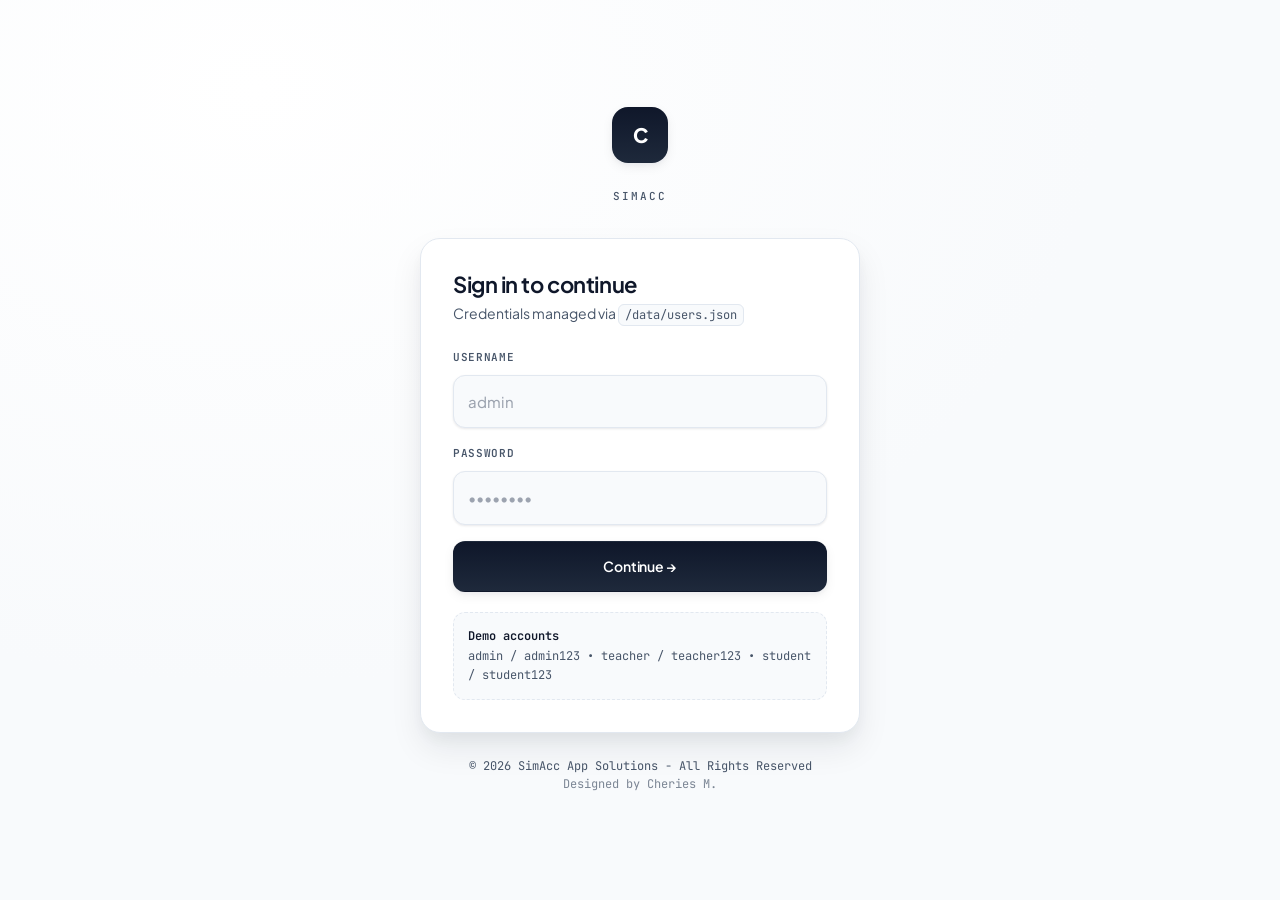
==== test.html @ 1e6d4398 "add 'test.html'" ====
<!DOCTYPE html>
<html lang="en">
<head><style>
@font-face {
  font-family: "Optimistic";
  font-style: normal;
  font-weight: 400 600;
  font-display: swap;
  src: url("/fonts/OptimisticAI_VF_Optimized.woff2") format("woff2");
}
@font-face {
  font-family: "Optimistic Mono";
  font-style: normal;
  font-weight: 400;
  font-display: swap;
  src: url("/fonts/OptimisticMono_W_TextRegular.woff2") format("woff2");
}
:where(html) {
  font-family: "Optimistic", system-ui, sans-serif;
}
:where(code, pre, kbd, samp) {
  font-family: "Optimistic Mono", ui-monospace, monospace;
}
</style><style data-metaai-safe-area>:root { scroll-padding-top: var(--safe-area-scroll-padding-top, 0px); }
[data-safe-area-inset-root]::before {
  background: inherit;
  content: "";
  height: var(--safe-area-inset-top, 0px);
  inset: 0 0 auto;
  pointer-events: none;
  position: fixed;
  z-index: 2147483647;
}
</style><script data-metaai-safe-area-runtime>// (c) Meta Platforms, Inc. and affiliates. Confidential and proprietary.
(() => {
  const params = new URLSearchParams(window.location.search);
  const rawInset = params.get('top_inset_px');
  const parsedInset = rawInset !== null && /^\d+$/.test(rawInset)
    ? Number(rawInset)
    : 0;
  const topInset = params.get('has_top_banner') === '1'
    ? Math.min(parsedInset, 256)
    : 0;
  document.documentElement.style.setProperty('--safe-area-inset-top', `${topInset}px`);
  document.documentElement.style.setProperty('--safe-area-scroll-padding-top', `${topInset}px`);
  function observeNavigation() {
    const root = document.getElementById('root');
    if (root === null) return;
    const observed = new Set();
    let scheduled = false;
    function syncScrollPadding() {
      const elements = new Set(root.querySelectorAll('[data-safe-area-sticky-top]'));
      for (const element of observed) {
        if (!elements.has(element)) {
          resizeObserver.unobserve(element);
          observed.delete(element);
        }
      }
      for (const element of elements) {
        if (!observed.has(element)) {
          resizeObserver.observe(element);
          observed.add(element);
        }
      }
      let padding = topInset;
      for (const element of elements) {
        const style = window.getComputedStyle(element);
        if (style.position !== 'sticky' && style.position !== 'fixed') continue;
        const top = Number.parseFloat(style.top);
        if (Number.isFinite(top)) {
          padding = Math.max(padding, top + element.getBoundingClientRect().height);
        }
      }
      document.documentElement.style.setProperty(
        '--safe-area-scroll-padding-top', `${Math.ceil(padding)}px`,
      );
    }
    function scheduleUpdate() {
      if (scheduled) return;
      scheduled = true;
      queueMicrotask(() => {
        scheduled = false;
        syncScrollPadding();
      });
    }
    const resizeObserver = new ResizeObserver(scheduleUpdate);
    const mutationObserver = new MutationObserver(scheduleUpdate);
    mutationObserver.observe(root, {
      attributeFilter: ['class', 'data-safe-area-sticky-top', 'hidden', 'style'],
      attributes: true,
      childList: true,
      subtree: true,
    });
    window.addEventListener('resize', scheduleUpdate);
    scheduleUpdate();
  }
  if (document.readyState === 'loading') {
    document.addEventListener('DOMContentLoaded', observeNavigation, {once: true});
  } else {
    observeNavigation();
  }
})();
</script><script data-metaai-records-guard>// (c) Meta Platforms, Inc. and affiliates. Confidential and proprietary.
// When the records API rejects a write because the app is at its record
// limit, this page answers the next writes itself with the same rejection.
// The answers come after a delay, under an exponential backoff, and one probe
// write goes to the network per backoff window. A new record that the API
// accepts, or a delete that removes a record, ends the backoff. The backoff
// also ends when a write comes 60 s or more after the last window, and no probe
// from the last 60 s is in flight. The state is in memory only.
//
// The compiled-HTML contract checks (`stateful_crud_contract.rs` and
// `stateful_hosted_release.rs`) read this file as part of the app. So it must
// not contain a quoted records action, a browser storage API, the JSON request
// header or encoder, a quoted POST method, a collection argument, or a name
// bound to a quoted word. It must also not call a network function with a
// quoted URL.
(() => {
  const nativeFetch = window.fetch;
  if (typeof nativeFetch !== 'function') return;
  const NativeRequest = window.Request;
  const NativeResponse = window.Response;
  const NativeURL = window.URL;
  const NativePromise = window.Promise;
  const parseJson = JSON.parse;
  const reflectApply = Reflect.apply;
  const startTimer = window.setTimeout.bind(window);
  const stopTimer = window.clearTimeout.bind(window);
  const monotonicNow = window.performance.now.bind(window.performance);
  const CAPACITY_STATUS = 409;
  const CAPACITY_BODY = '{"error":"artifact record limit reached"}';
  const FIRST_WINDOW_MS = 1000;
  const MAX_WINDOW_MS = 60000;
  const LOCAL_ANSWER_DELAY_MS = 500;
  const MAX_TRACKED_RECORDS = 2048;
  const actionName = operation => ['records', operation].join('.');
  const CREATE = actionName('create');
  const PUT = actionName('put');
  const GET = actionName('get');
  const LIST = actionName('list');
  const DELETE = actionName('delete');
  const OBSERVED_ACTIONS = [CREATE, PUT, GET, LIST, DELETE];
  const POST_METHOD = ['PO', 'ST'].join('');
  const LOCAL_HEADERS = [
    [['content', 'type'].join('-'), ['application', 'json'].join('/') + '; charset=utf-8'],
    ['cache-control', 'no-store'],
    ['x-metaai-records-guard', 'capacity'],
  ];
  // `epoch` changes when a window opens or closes. A rejected or accepted write
  // that was sent in an earlier epoch does not change the window, so the writes
  // that were in flight when the limit was reached count as one rejection.
  let streak = 0;
  let windowEndsAt = 0;
  let epoch = 0;
  let activeProbe = null;
  const knownIds = new Set();
  const knownKeys = new Map();
  function recordKey(collection, value) {
    return `${collection}\n${value}`;
  }
  function rememberId(collection, id) {
    if (typeof id !== 'string') return;
    const key = recordKey(collection, id);
    knownIds.delete(key);
    knownIds.add(key);
    if (knownIds.size > MAX_TRACKED_RECORDS) knownIds.delete(knownIds.values().next().value);
  }
  // `savedId` is null when the outcome of the write is unknown. Then the key
  // keeps the id that an earlier answer saved.
  function rememberIdempotencyKey(collection, idempotencyKey, savedId) {
    if (typeof idempotencyKey !== 'string') return;
    const key = recordKey(collection, idempotencyKey);
    const id = savedId ?? knownKeys.get(key) ?? null;
    knownKeys.delete(key);
    knownKeys.set(key, id);
    if (knownKeys.size > MAX_TRACKED_RECORDS) knownKeys.delete(knownKeys.keys().next().value);
  }
  function forgetRecord(savedId) {
    knownIds.delete(savedId);
    for (const [idempotencyKey, keySavedId] of knownKeys) {
      if (keySavedId === savedId) knownKeys.delete(idempotencyKey);
    }
  }
  function forgetId(collection, id) {
    if (typeof id === 'string') forgetRecord(recordKey(collection, id));
  }
  function targetsActions(input, init) {
    const isRequest = input instanceof NativeRequest;
    const method = init?.method ?? (isRequest ? input.method : 'GET');
    if (String(method).toUpperCase() !== POST_METHOD) return false;
    const base = window.location.href;
    const url = isRequest ? input.url : String(input);
    return new NativeURL(url, base).href === new NativeURL('actions', base).href;
  }
  // Returns the body text, a promise of it for a Request body, or null when
  // the body cannot be JSON text.
  function requestBody(input, init) {
    const body = init?.body;
    if (body !== undefined && body !== null) return typeof body === 'string' ? body : null;
    return input instanceof NativeRequest ? input.clone().text() : null;
  }
  function requestSignal(input, init) {
    if (init !== undefined && init !== null && init.signal !== undefined) return init.signal;
    return input instanceof NativeRequest ? input.signal : null;
  }
  function parseAction(text) {
    let payload;
    try {
      payload = parseJson(text);
    } catch {
      return null;
    }
    if (payload === null || typeof payload !== 'object' || Array.isArray(payload)) return null;
    const name = payload.action;
    if (!OBSERVED_ACTIONS.includes(name)) return null;
    const args = payload.args ?? {};
    if (typeof args !== 'object' || Array.isArray(args)) return null;
    const collection = args.collection ?? 'items';
    if (typeof collection !== 'string') return null;
    return {name, args, collection};
  }
  function isWrite(action) {
    return action.name === CREATE || action.name === PUT;
  }
  // The records API accepts these writes at the limit when their record
  // exists: a create that replays a known idempotency key, and a put to a known
  // record. A key or id is known when this page saw its record saved, or sent
  // it in a write whose outcome is unknown.
  function mayStillSucceed(action) {
    if (action.name === CREATE) {
      const idempotencyKey = action.args.idempotency_key;
      return typeof idempotencyKey === 'string'
        && knownKeys.has(recordKey(action.collection, idempotencyKey));
    }
    const id = action.args.id;
    return typeof id === 'string' && knownIds.has(recordKey(action.collection, id));
  }
  function rememberUnknownOutcome(action) {
    if (action.name === CREATE) {
      rememberIdempotencyKey(action.collection, action.args.idempotency_key, null);
    } else {
      rememberId(action.collection, action.args.id);
    }
  }
  // The API rejects a known key or id for capacity only when its record does
  // not exist.
  function revokeExemption(action) {
    if (action.name === PUT) {
      forgetId(action.collection, action.args.id);
      return;
    }
    const key = recordKey(action.collection, action.args.idempotency_key);
    const savedId = knownKeys.get(key);
    knownKeys.delete(key);
    if (typeof savedId === 'string') forgetRecord(savedId);
  }
  // A probe that never settles stops holding writes back after the longest
  // window.
  function windowIsOpen(time) {
    if (time < windowEndsAt) return true;
    return activeProbe !== null && time - activeProbe.startedAt < MAX_WINDOW_MS;
  }
  function openWindow(sentEpoch) {
    if (sentEpoch !== epoch) return;
    streak += 1;
    windowEndsAt = monotonicNow() + Math.min(MAX_WINDOW_MS, FIRST_WINDOW_MS * 2 ** (streak - 1));
    epoch += 1;
  }
  function closeWindow() {
    if (streak === 0) return;
    streak = 0;
    windowEndsAt = 0;
    activeProbe = null;
    epoch += 1;
  }
  // The delay keeps an awaited retry loop from running on every microtask.
  function answerLocally(signal) {
    return new NativePromise((resolve, reject) => {
      if (signal?.aborted) {
        reject(signal.reason);
        return;
      }
      let timer = 0;
      const abort = () => {
        stopTimer(timer);
        reject(signal.reason);
      };
      timer = startTimer(() => {
        signal?.removeEventListener('abort', abort);
        resolve(new NativeResponse(CAPACITY_BODY, {status: CAPACITY_STATUS, headers: LOCAL_HEADERS}));
      }, LOCAL_ANSWER_DELAY_MS);
      signal?.addEventListener('abort', abort, {once: true});
    });
  }
  function responseData(text) {
    try {
      const payload = parseJson(text);
      return payload !== null && typeof payload === 'object' ? payload.data : undefined;
    } catch {
      return undefined;
    }
  }
  function track(action, data) {
    const collection = action.collection;
    switch (action.name) {
      case LIST:
        if (Array.isArray(data?.records)) {
          for (const record of data.records) rememberId(collection, record?.id);
        }
        return;
      case DELETE:
        if (data === true) {
          forgetId(collection, action.args.id);
          closeWindow();
        }
        return;
      case CREATE:
        if (typeof data?.id === 'string') {
          rememberIdempotencyKey(collection, action.args.idempotency_key, recordKey(collection, data.id));
        }
        rememberId(collection, data?.id);
        return;
      default:
        rememberId(collection, data?.id);
    }
  }
  async function observe(action, response, sent) {
    try {
      const status = response.status;
      const succeeded = status >= 200 && status < 300;
      // A write that the API accepts only below the limit proves free space.
      if (succeeded && isWrite(action) && !sent.mayStillSucceed && sent.epoch === epoch) {
        closeWindow();
      }
      const capacityCandidate = status === CAPACITY_STATUS && isWrite(action);
      if (!succeeded && !capacityCandidate) return;
      const text = await response.clone().text();
      if (succeeded) {
        track(action, responseData(text));
      } else if (text === CAPACITY_BODY) {
        if (sent.mayStillSucceed) revokeExemption(action);
        openWindow(sent.epoch);
      }
    } finally {
      if (sent.probe !== null && activeProbe === sent.probe) activeProbe = null;
    }
  }
  function handle(action, send, signal) {
    if (action === null) return send();
    const sent = {epoch, mayStillSucceed: false, probe: null};
    if (isWrite(action)) {
      sent.mayStillSucceed = mayStillSucceed(action);
      if (streak > 0 && !sent.mayStillSucceed) {
        const time = monotonicNow();
        if (windowIsOpen(time)) return answerLocally(signal);
        if (time - windowEndsAt < MAX_WINDOW_MS) {
          activeProbe = {startedAt: time};
          sent.probe = activeProbe;
        } else {
          // Another client or the agent can free space where this page cannot
          // see it. So after a quiet period the write goes out as a normal write.
          closeWindow();
          sent.epoch = epoch;
        }
      }
    }
    return send().then(
      response => observe(action, response, sent).then(() => response, () => response),
      error => {
        if (sent.probe !== null && activeProbe === sent.probe) activeProbe = null;
        // A write that fails or is aborted after it is sent can still save its
        // record.
        if (isWrite(action)) rememberUnknownOutcome(action);
        throw error;
      },
    );
  }
  function guardedFetch(input, init) {
    const self = this;
    const args = arguments;
    const send = () => reflectApply(nativeFetch, self, args);
    let body;
    let signal;
    try {
      if (!targetsActions(input, init)) return send();
      body = requestBody(input, init);
      signal = requestSignal(input, init);
    } catch {
      return send();
    }
    if (body === null) return send();
    if (typeof body === 'string') return handle(parseAction(body), send, signal);
    return body.then(text => handle(parseAction(text), send, signal), () => send());
  }
  try {
    window.fetch = guardedFetch;
  } catch {
    // A page that made the network function read-only keeps its own function.
  }
})();
</script>
  <meta charset="UTF-8">
  <meta name="viewport" content="width=device-width, initial-scale=1">
  <title>React Artifact</title>
  <style>*, ::before, ::after {
  --tw-border-spacing-x: 0;
  --tw-border-spacing-y: 0;
  --tw-translate-x: 0;
  --tw-translate-y: 0;
  --tw-rotate: 0;
  --tw-skew-x: 0;
  --tw-skew-y: 0;
  --tw-scale-x: 1;
  --tw-scale-y: 1;
  --tw-pan-x:  ;
  --tw-pan-y:  ;
  --tw-pinch-zoom:  ;
  --tw-scroll-snap-strictness: proximity;
  --tw-gradient-from-position:  ;
  --tw-gradient-via-position:  ;
  --tw-gradient-to-position:  ;
  --tw-ordinal:  ;
  --tw-slashed-zero:  ;
  --tw-numeric-figure:  ;
  --tw-numeric-spacing:  ;
  --tw-numeric-fraction:  ;
  --tw-ring-inset:  ;
  --tw-ring-offset-width: 0px;
  --tw-ring-offset-color: #fff;
  --tw-ring-color: rgb(59 130 246 / 0.5);
  --tw-ring-offset-shadow: 0 0 #0000;
  --tw-ring-shadow: 0 0 #0000;
  --tw-shadow: 0 0 #0000;
  --tw-shadow-colored: 0 0 #0000;
  --tw-blur:  ;
  --tw-brightness:  ;
  --tw-contrast:  ;
  --tw-grayscale:  ;
  --tw-hue-rotate:  ;
  --tw-invert:  ;
  --tw-saturate:  ;
  --tw-sepia:  ;
  --tw-drop-shadow:  ;
  --tw-backdrop-blur:  ;
  --tw-backdrop-brightness:  ;
  --tw-backdrop-contrast:  ;
  --tw-backdrop-grayscale:  ;
  --tw-backdrop-hue-rotate:  ;
  --tw-backdrop-invert:  ;
  --tw-backdrop-opacity:  ;
  --tw-backdrop-saturate:  ;
  --tw-backdrop-sepia:  ;
  --tw-contain-size:  ;
  --tw-contain-layout:  ;
  --tw-contain-paint:  ;
  --tw-contain-style:  ;
}
::backdrop {
  --tw-border-spacing-x: 0;
  --tw-border-spacing-y: 0;
  --tw-translate-x: 0;
  --tw-translate-y: 0;
  --tw-rotate: 0;
  --tw-skew-x: 0;
  --tw-skew-y: 0;
  --tw-scale-x: 1;
  --tw-scale-y: 1;
  --tw-pan-x:  ;
  --tw-pan-y:  ;
  --tw-pinch-zoom:  ;
  --tw-scroll-snap-strictness: proximity;
  --tw-gradient-from-position:  ;
  --tw-gradient-via-position:  ;
  --tw-gradient-to-position:  ;
  --tw-ordinal:  ;
  --tw-slashed-zero:  ;
  --tw-numeric-figure:  ;
  --tw-numeric-spacing:  ;
  --tw-numeric-fraction:  ;
  --tw-ring-inset:  ;
  --tw-ring-offset-width: 0px;
  --tw-ring-offset-color: #fff;
  --tw-ring-color: rgb(59 130 246 / 0.5);
  --tw-ring-offset-shadow: 0 0 #0000;
  --tw-ring-shadow: 0 0 #0000;
  --tw-shadow: 0 0 #0000;
  --tw-shadow-colored: 0 0 #0000;
  --tw-blur:  ;
  --tw-brightness:  ;
  --tw-contrast:  ;
  --tw-grayscale:  ;
  --tw-hue-rotate:  ;
  --tw-invert:  ;
  --tw-saturate:  ;
  --tw-sepia:  ;
  --tw-drop-shadow:  ;
  --tw-backdrop-blur:  ;
  --tw-backdrop-brightness:  ;
  --tw-backdrop-contrast:  ;
  --tw-backdrop-grayscale:  ;
  --tw-backdrop-hue-rotate:  ;
  --tw-backdrop-invert:  ;
  --tw-backdrop-opacity:  ;
  --tw-backdrop-saturate:  ;
  --tw-backdrop-sepia:  ;
  --tw-contain-size:  ;
  --tw-contain-layout:  ;
  --tw-contain-paint:  ;
  --tw-contain-style:  ;
}
/*
! tailwindcss v3.4.18 | MIT License | https://tailwindcss.com
*/
/*
1. Prevent padding and border from affecting element width. (https://github.com/mozdevs/cssremedy/issues/4)
2. Allow adding a border to an element by just adding a border-width. (https://github.com/tailwindcss/tailwindcss/pull/116)
*/
*,
::before,
::after {
  box-sizing: border-box;
  /* 1 */
  border-width: 0;
  /* 2 */
  border-style: solid;
  /* 2 */
  border-color: #e5e7eb;
  /* 2 */
}
::before,
::after {
  --tw-content: '';
}
/*
1. Use a consistent sensible line-height in all browsers.
2. Prevent adjustments of font size after orientation changes in iOS.
3. Use a more readable tab size.
4. Use the user's configured `sans` font-family by default.
5. Use the user's configured `sans` font-feature-settings by default.
6. Use the user's configured `sans` font-variation-settings by default.
7. Disable tap highlights on iOS
*/
html,
:host {
  line-height: 1.5;
  /* 1 */
  -webkit-text-size-adjust: 100%;
  /* 2 */
  -moz-tab-size: 4;
  /* 3 */
  -o-tab-size: 4;
     tab-size: 4;
  /* 3 */
  font-family: ui-sans-serif, system-ui, sans-serif, "Apple Color Emoji", "Segoe UI Emoji", "Segoe UI Symbol", "Noto Color Emoji";
  /* 4 */
  font-feature-settings: normal;
  /* 5 */
  font-variation-settings: normal;
  /* 6 */
  -webkit-tap-highlight-color: transparent;
  /* 7 */
}
/*
1. Remove the margin in all browsers.
2. Inherit line-height from `html` so users can set them as a class directly on the `html` element.
*/
body {
  margin: 0;
  /* 1 */
  line-height: inherit;
  /* 2 */
}
/*
1. Add the correct height in Firefox.
2. Correct the inheritance of border color in Firefox. (https://bugzilla.mozilla.org/show_bug.cgi?id=190655)
3. Ensure horizontal rules are visible by default.
*/
hr {
  height: 0;
  /* 1 */
  color: inherit;
  /* 2 */
  border-top-width: 1px;
  /* 3 */
}
/*
Add the correct text decoration in Chrome, Edge, and Safari.
*/
abbr:where([title]) {
  -webkit-text-decoration: underline dotted;
          text-decoration: underline dotted;
}
/*
Remove the default font size and weight for headings.
*/
h1,
h2,
h3,
h4,
h5,
h6 {
  font-size: inherit;
  font-weight: inherit;
}
/*
Reset links to optimize for opt-in styling instead of opt-out.
*/
a {
  color: inherit;
  text-decoration: inherit;
}
/*
Add the correct font weight in Edge and Safari.
*/
b,
strong {
  font-weight: bolder;
}
/*
1. Use the user's configured `mono` font-family by default.
2. Use the user's configured `mono` font-feature-settings by default.
3. Use the user's configured `mono` font-variation-settings by default.
4. Correct the odd `em` font sizing in all browsers.
*/
code,
kbd,
samp,
pre {
  font-family: ui-monospace, SFMono-Regular, Menlo, Monaco, Consolas, "Liberation Mono", "Courier New", monospace;
  /* 1 */
  font-feature-settings: normal;
  /* 2 */
  font-variation-settings: normal;
  /* 3 */
  font-size: 1em;
  /* 4 */
}
/*
Add the correct font size in all browsers.
*/
small {
  font-size: 80%;
}
/*
Prevent `sub` and `sup` elements from affecting the line height in all browsers.
*/
sub,
sup {
  font-size: 75%;
  line-height: 0;
  position: relative;
  vertical-align: baseline;
}
sub {
  bottom: -0.25em;
}
sup {
  top: -0.5em;
}
/*
1. Remove text indentation from table contents in Chrome and Safari. (https://bugs.chromium.org/p/chromium/issues/detail?id=999088, https://bugs.webkit.org/show_bug.cgi?id=201297)
2. Correct table border color inheritance in all Chrome and Safari. (https://bugs.chromium.org/p/chromium/issues/detail?id=935729, https://bugs.webkit.org/show_bug.cgi?id=195016)
3. Remove gaps between table borders by default.
*/
table {
  text-indent: 0;
  /* 1 */
  border-color: inherit;
  /* 2 */
  border-collapse: collapse;
  /* 3 */
}
/*
1. Change the font styles in all browsers.
2. Remove the margin in Firefox and Safari.
3. Remove default padding in all browsers.
*/
button,
input,
optgroup,
select,
textarea {
  font-family: inherit;
  /* 1 */
  font-feature-settings: inherit;
  /* 1 */
  font-variation-settings: inherit;
  /* 1 */
  font-size: 100%;
  /* 1 */
  font-weight: inherit;
  /* 1 */
  line-height: inherit;
  /* 1 */
  letter-spacing: inherit;
  /* 1 */
  color: inherit;
  /* 1 */
  margin: 0;
  /* 2 */
  padding: 0;
  /* 3 */
}
/*
Remove the inheritance of text transform in Edge and Firefox.
*/
button,
select {
  text-transform: none;
}
/*
1. Correct the inability to style clickable types in iOS and Safari.
2. Remove default button styles.
*/
button,
input:where([type='button']),
input:where([type='reset']),
input:where([type='submit']) {
  -webkit-appearance: button;
  /* 1 */
  background-color: transparent;
  /* 2 */
  background-image: none;
  /* 2 */
}
/*
Use the modern Firefox focus style for all focusable elements.
*/
:-moz-focusring {
  outline: auto;
}
/*
Remove the additional `:invalid` styles in Firefox. (https://github.com/mozilla/gecko-dev/blob/2f9eacd9d3d995c937b4251a5557d95d494c9be1/layout/style/res/forms.css#L728-L737)
*/
:-moz-ui-invalid {
  box-shadow: none;
}
/*
Add the correct vertical alignment in Chrome and Firefox.
*/
progress {
  vertical-align: baseline;
}
/*
Correct the cursor style of increment and decrement buttons in Safari.
*/
::-webkit-inner-spin-button,
::-webkit-outer-spin-button {
  height: auto;
}
/*
1. Correct the odd appearance in Chrome and Safari.
2. Correct the outline style in Safari.
*/
[type='search'] {
  -webkit-appearance: textfield;
  /* 1 */
  outline-offset: -2px;
  /* 2 */
}
/*
Remove the inner padding in Chrome and Safari on macOS.
*/
::-webkit-search-decoration {
  -webkit-appearance: none;
}
/*
1. Correct the inability to style clickable types in iOS and Safari.
2. Change font properties to `inherit` in Safari.
*/
::-webkit-file-upload-button {
  -webkit-appearance: button;
  /* 1 */
  font: inherit;
  /* 2 */
}
/*
Add the correct display in Chrome and Safari.
*/
summary {
  display: list-item;
}
/*
Removes the default spacing and border for appropriate elements.
*/
blockquote,
dl,
dd,
h1,
h2,
h3,
h4,
h5,
h6,
hr,
figure,
p,
pre {
  margin: 0;
}
fieldset {
  margin: 0;
  padding: 0;
}
legend {
  padding: 0;
}
ol,
ul,
menu {
  list-style: none;
  margin: 0;
  padding: 0;
}
/*
Reset default styling for dialogs.
*/
dialog {
  padding: 0;
}
/*
Prevent resizing textareas horizontally by default.
*/
textarea {
  resize: vertical;
}
/*
1. Reset the default placeholder opacity in Firefox. (https://github.com/tailwindlabs/tailwindcss/issues/3300)
2. Set the default placeholder color to the user's configured gray 400 color.
*/
input::-moz-placeholder, textarea::-moz-placeholder {
  opacity: 1;
  /* 1 */
  color: #9ca3af;
  /* 2 */
}
input::placeholder,
textarea::placeholder {
  opacity: 1;
  /* 1 */
  color: #9ca3af;
  /* 2 */
}
/*
Set the default cursor for buttons.
*/
button,
[role="button"] {
  cursor: pointer;
}
/*
Make sure disabled buttons don't get the pointer cursor.
*/
:disabled {
  cursor: default;
}
/*
1. Make replaced elements `display: block` by default. (https://github.com/mozdevs/cssremedy/issues/14)
2. Add `vertical-align: middle` to align replaced elements more sensibly by default. (https://github.com/jensimmons/cssremedy/issues/14#issuecomment-634934210)
   This can trigger a poorly considered lint error in some tools but is included by design.
*/
img,
svg,
video,
canvas,
audio,
iframe,
embed,
object {
  display: block;
  /* 1 */
  vertical-align: middle;
  /* 2 */
}
/*
Constrain images and videos to the parent width and preserve their intrinsic aspect ratio. (https://github.com/mozdevs/cssremedy/issues/14)
*/
img,
video {
  max-width: 100%;
  height: auto;
}
/* Make elements with the HTML hidden attribute stay hidden by default */
[hidden]:where(:not([hidden="until-found"])) {
  display: none;
}
.visible {
  visibility: visible;
}
.static {
  position: static;
}
.fixed {
  position: fixed;
}
.absolute {
  position: absolute;
}
.relative {
  position: relative;
}
.sticky {
  position: sticky;
}
.block {
  display: block;
}
.inline-block {
  display: inline-block;
}
.inline {
  display: inline;
}
.flex {
  display: flex;
}
.inline-flex {
  display: inline-flex;
}
.grid {
  display: grid;
}
.hidden {
  display: none;
}
.transform {
  transform: translate(var(--tw-translate-x), var(--tw-translate-y)) rotate(var(--tw-rotate)) skewX(var(--tw-skew-x)) skewY(var(--tw-skew-y)) scaleX(var(--tw-scale-x)) scaleY(var(--tw-scale-y));
}
.break-all {
  word-break: break-all;
}
.border {
  border-width: 1px;
}
.uppercase {
  text-transform: uppercase;
}
.capitalize {
  text-transform: capitalize;
}
.italic {
  font-style: italic;
}
.underline {
  text-decoration-line: underline;
}
.line-through {
  text-decoration-line: line-through;
}
.antialiased {
  -webkit-font-smoothing: antialiased;
  -moz-osx-font-smoothing: grayscale;
}
.outline {
  outline-style: solid;
}
.blur {
  --tw-blur: blur(8px);
  filter: var(--tw-blur) var(--tw-brightness) var(--tw-contrast) var(--tw-grayscale) var(--tw-hue-rotate) var(--tw-invert) var(--tw-saturate) var(--tw-sepia) var(--tw-drop-shadow);
}
.grayscale {
  --tw-grayscale: grayscale(100%);
  filter: var(--tw-blur) var(--tw-brightness) var(--tw-contrast) var(--tw-grayscale) var(--tw-hue-rotate) var(--tw-invert) var(--tw-saturate) var(--tw-sepia) var(--tw-drop-shadow);
}
.filter {
  filter: var(--tw-blur) var(--tw-brightness) var(--tw-contrast) var(--tw-grayscale) var(--tw-hue-rotate) var(--tw-invert) var(--tw-saturate) var(--tw-sepia) var(--tw-drop-shadow);
}
.transition {
  transition-property: color, background-color, border-color, text-decoration-color, fill, stroke, opacity, box-shadow, transform, filter, backdrop-filter;
  transition-timing-function: cubic-bezier(0.4, 0, 0.2, 1);
  transition-duration: 150ms;
}
html,
body,
#root {
  min-height: 100%;
}
body {
  margin: 0;
  font-family: ui-sans-serif, system-ui, -apple-system, BlinkMacSystemFont, "Segoe UI", sans-serif;
}
/*
 * Tailwind v4's Preflight no longer sets `cursor: pointer` on buttons, so
 * clickable controls fall back to the default arrow cursor. Restore the
 * pointer cursor on interactive elements so artifacts give a clear
 * "this is clickable" affordance on hover.
 */
button:not(:disabled),
[role="button"]:not([aria-disabled="true"]),
label[for],
select:not(:disabled),
summary {
  cursor: pointer;
}
</style>
</head>
<body>
  <div id="root"></div>

  <script type="module">var f1=Object.create;var{getPrototypeOf:c1,defineProperty:Ro,getOwnPropertyNames:d1}=Object;var p1=Object.prototype.hasOwnProperty;var ct=(n,e,t)=>{t=n!=null?f1(c1(n)):{};let r=e||!n||!n.__esModule?Ro(t,"default",{value:n,enumerable:!0}):t;for(let l of d1(n))if(!p1.call(r,l))Ro(r,l,{get:()=>n[l],enumerable:!0});return r};var Ql=(n,e)=>()=>(e||n((e={exports:{}}).exports,e),e.exports);var y1=(n,e)=>{for(var t in e)Ro(n,t,{get:e[t],enumerable:!0,configurable:!0,set:(r)=>e[t]=()=>r})};var v1=(n,e)=>()=>(n&&(e=n(n=0)),e);var Pr=Ql((R1)=>{var zr=Symbol.for("react.element"),h1=Symbol.for("react.portal"),g1=Symbol.for("react.fragment"),m1=Symbol.for("react.strict_mode"),s1=Symbol.for("react.profiler"),k1=Symbol.for("react.provider"),S1=Symbol.for("react.context"),_1=Symbol.for("react.forward_ref"),w1=Symbol.for("react.suspense"),N1=Symbol.for("react.memo"),E1=Symbol.for("react.lazy"),Lf=Symbol.iterator;function z1(n){if(n===null||typeof n!=="object")return null;return n=Lf&&n[Lf]||n["@@iterator"],typeof n==="function"?n:null}var Of={isMounted:function(){return!1},enqueueForceUpdate:function(){},enqueueReplaceState:function(){},enqueueSetState:function(){}},$f=Object.assign,Wf={};function $t(n,e,t){this.props=n,this.context=e,this.refs=Wf,this.updater=t||Of}$t.prototype.isReactComponent={};$t.prototype.setState=function(n,e){if(typeof n!=="object"&&typeof n!=="function"&&n!=null)throw Error("setState(...): takes an object of state variables to update or a function which returns an object of state variables.");this.updater.enqueueSetState(this,n,e,"setState")};$t.prototype.forceUpdate=function(n){this.updater.enqueueForceUpdate(this,n,"forceUpdate")};function Hf(){}Hf.prototype=$t.prototype;function Uo(n,e,t){this.props=n,this.context=e,this.refs=Wf,this.updater=t||Of}var Vo=Uo.prototype=new Hf;Vo.constructor=Uo;$f(Vo,$t.prototype);Vo.isPureReactComponent=!0;var Uf=Array.isArray,Bf=Object.prototype.hasOwnProperty,Oo={current:null},If={key:!0,ref:!0,__self:!0,__source:!0};function Yf(n,e,t){var r,l={},u=null,i=null;if(e!=null)for(r in e.ref!==void 0&&(i=e.ref),e.key!==void 0&&(u=""+e.key),e)Bf.call(e,r)&&!If.hasOwnProperty(r)&&(l[r]=e[r]);var c=arguments.length-2;if(c===1)l.children=t;else if(1<c){for(var p=Array(c),m=0;m<c;m++)p[m]=arguments[m+2];l.children=p}if(n&&n.defaultProps)for(r in c=n.defaultProps,c)l[r]===void 0&&(l[r]=c[r]);return{$$typeof:zr,type:n,key:u,ref:i,props:l,_owner:Oo.current}}function P1(n,e){return{$$typeof:zr,type:n.type,key:e,ref:n.ref,props:n.props,_owner:n._owner}}function $o(n){return typeof n==="object"&&n!==null&&n.$$typeof===zr}function C1(n){var e={"=":"=0",":":"=2"};return"$"+n.replace(/[=:]/g,function(t){return e[t]})}var Vf=/\/+/g;function Lo(n,e){return typeof n==="object"&&n!==null&&n.key!=null?C1(""+n.key):e.toString(36)}function Fl(n,e,t,r,l){var u=typeof n;if(u==="undefined"||u==="boolean")n=null;var i=!1;if(n===null)i=!0;else switch(u){case"string":case"number":i=!0;break;case"object":switch(n.$$typeof){case zr:case h1:i=!0}}if(i)return i=n,l=l(i),n=r===""?"."+Lo(i,0):r,Uf(l)?(t="",n!=null&&(t=n.replace(Vf,"$&/")+"/"),Fl(l,e,t,"",function(m){return m})):l!=null&&($o(l)&&(l=P1(l,t+(!l.key||i&&i.key===l.key?"":(""+l.key).replace(Vf,"$&/")+"/")+n)),e.push(l)),1;if(i=0,r=r===""?".":r+":",Uf(n))for(var c=0;c<n.length;c++){u=n[c];var p=r+Lo(u,c);i+=Fl(u,e,t,p,l)}else if(p=z1(n),typeof p==="function")for(n=p.call(n),c=0;!(u=n.next()).done;)u=u.value,p=r+Lo(u,c++),i+=Fl(u,e,t,p,l);else if(u==="object")throw e=String(n),Error("Objects are not valid as a React child (found: "+(e==="[object Object]"?"object with keys {"+Object.keys(n).join(", ")+"}":e)+"). If you meant to render a collection of children, use an array instead.");return i}function Gl(n,e,t){if(n==null)return n;var r=[],l=0;return Fl(n,r,"","",function(u){return e.call(t,u,l++)}),r}function T1(n){if(n._status===-1){var e=n._result;e=e(),e.then(function(t){if(n._status===0||n._status===-1)n._status=1,n._result=t},function(t){if(n._status===0||n._status===-1)n._status=2,n._result=t}),n._status===-1&&(n._status=0,n._result=e)}if(n._status===1)return n._result.default;throw n._result}var Cn={current:null},Ml={transition:null},D1={ReactCurrentDispatcher:Cn,ReactCurrentBatchConfig:Ml,ReactCurrentOwner:Oo};function Xf(){throw Error("act(...) is not supported in production builds of React.")}R1.Children={map:Gl,forEach:function(n,e,t){Gl(n,function(){e.apply(this,arguments)},t)},count:function(n){var e=0;return Gl(n,function(){e++}),e},toArray:function(n){return Gl(n,function(e){return e})||[]},only:function(n){if(!$o(n))throw Error("React.Children.only expected to receive a single React element child.");return n}};R1.Component=$t;R1.Fragment=g1;R1.Profiler=s1;R1.PureComponent=Uo;R1.StrictMode=m1;R1.Suspense=w1;R1.__SECRET_INTERNALS_DO_NOT_USE_OR_YOU_WILL_BE_FIRED=D1;R1.act=Xf;R1.cloneElement=function(n,e,t){if(n===null||n===void 0)throw Error("React.cloneElement(...): The argument must be a React element, but you passed "+n+".");var r=$f({},n.props),l=n.key,u=n.ref,i=n._owner;if(e!=null){if(e.ref!==void 0&&(u=e.ref,i=Oo.current),e.key!==void 0&&(l=""+e.key),n.type&&n.type.defaultProps)var c=n.type.defaultProps;for(p in e)Bf.call(e,p)&&!If.hasOwnProperty(p)&&(r[p]=e[p]===void 0&&c!==void 0?c[p]:e[p])}var p=arguments.length-2;if(p===1)r.children=t;else if(1<p){c=Array(p);for(var m=0;m<p;m++)c[m]=arguments[m+2];r.children=c}return{$$typeof:zr,type:n.type,key:l,ref:u,props:r,_owner:i}};R1.createContext=function(n){return n={$$typeof:S1,_currentValue:n,_currentValue2:n,_threadCount:0,Provider:null,Consumer:null,_defaultValue:null,_globalName:null},n.Provider={$$typeof:k1,_context:n},n.Consumer=n};R1.createElement=Yf;R1.createFactory=function(n){var e=Yf.bind(null,n);return e.type=n,e};R1.createRef=function(){return{current:null}};R1.forwardRef=function(n){return{$$typeof:_1,render:n}};R1.isValidElement=$o;R1.lazy=function(n){return{$$typeof:E1,_payload:{_status:-1,_result:n},_init:T1}};R1.memo=function(n,e){return{$$typeof:N1,type:n,compare:e===void 0?null:e}};R1.startTransition=function(n){var e=Ml.transition;Ml.transition={};try{n()}finally{Ml.transition=e}};R1.unstable_act=Xf;R1.useCallback=function(n,e){return Cn.current.useCallback(n,e)};R1.useContext=function(n){return Cn.current.useContext(n)};R1.useDebugValue=function(){};R1.useDeferredValue=function(n){return Cn.current.useDeferredValue(n)};R1.useEffect=function(n,e){return Cn.current.useEffect(n,e)};R1.useId=function(){return Cn.current.useId()};R1.useImperativeHandle=function(n,e,t){return Cn.current.useImperativeHandle(n,e,t)};R1.useInsertionEffect=function(n,e){return Cn.current.useInsertionEffect(n,e)};R1.useLayoutEffect=function(n,e){return Cn.current.useLayoutEffect(n,e)};R1.useMemo=function(n,e){return Cn.current.useMemo(n,e)};R1.useReducer=function(n,e,t){return Cn.current.useReducer(n,e,t)};R1.useRef=function(n){return Cn.current.useRef(n)};R1.useState=function(n){return Cn.current.useState(n)};R1.useSyncExternalStore=function(n,e,t){return Cn.current.useSyncExternalStore(n,e,t)};R1.useTransition=function(){return Cn.current.useTransition()};R1.version="18.3.1"});var Mf=Ql((vy)=>{function Ho(n,e){var t=n.length;n.push(e);n:for(;0<t;){var r=t-1>>>1,l=n[r];if(0<Al(l,e))n[r]=e,n[t]=l,t=r;else break n}}function ne(n){return n.length===0?null:n[0]}function jl(n){if(n.length===0)return null;var e=n[0],t=n.pop();if(t!==e){n[0]=t;n:for(var r=0,l=n.length,u=l>>>1;r<u;){var i=2*(r+1)-1,c=n[i],p=i+1,m=n[p];if(0>Al(c,t))p<l&&0>Al(m,c)?(n[r]=m,n[p]=t,r=p):(n[r]=c,n[i]=t,r=i);else if(p<l&&0>Al(m,t))n[r]=m,n[p]=t,r=p;else break n}}return e}function Al(n,e){var t=n.sortIndex-e.sortIndex;return t!==0?t:n.id-e.id}if(typeof performance==="object"&&typeof performance.now==="function")Bo=performance,vy.unstable_now=function(){return Bo.now()};else xl=Date,Io=xl.now(),vy.unstable_now=function(){return xl.now()-Io};var Bo,xl,Io,ve=[],Be=[],yy=1,Gn=null,wn=3,nu=!1,dt=!1,Tr=!1,Kf=typeof setTimeout==="function"?setTimeout:null,Jf=typeof clearTimeout==="function"?clearTimeout:null,Zf=typeof setImmediate<"u"?setImmediate:null;typeof navigator<"u"&&navigator.scheduling!==void 0&&navigator.scheduling.isInputPending!==void 0&&navigator.scheduling.isInputPending.bind(navigator.scheduling);function Yo(n){for(var e=ne(Be);e!==null;){if(e.callback===null)jl(Be);else if(e.startTime<=n)jl(Be),e.sortIndex=e.expirationTime,Ho(ve,e);else break;e=ne(Be)}}function Zo(n){if(Tr=!1,Yo(n),!dt)if(ne(ve)!==null)dt=!0,Jo(Ko);else{var e=ne(Be);e!==null&&Qo(Zo,e.startTime-n)}}function Ko(n,e){dt=!1,Tr&&(Tr=!1,Jf(Dr),Dr=-1),nu=!0;var t=wn;try{Yo(e);for(Gn=ne(ve);Gn!==null&&(!(Gn.expirationTime>e)||n&&!Ff());){var r=Gn.callback;if(typeof r==="function"){Gn.callback=null,wn=Gn.priorityLevel;var l=r(Gn.expirationTime<=e);e=vy.unstable_now(),typeof l==="function"?Gn.callback=l:Gn===ne(ve)&&jl(ve),Yo(e)}else jl(ve);Gn=ne(ve)}if(Gn!==null)var u=!0;else{var i=ne(Be);i!==null&&Qo(Zo,i.startTime-e),u=!1}return u}finally{Gn=null,wn=t,nu=!1}}var eu=!1,bl=null,Dr=-1,Qf=5,Gf=-1;function Ff(){return vy.unstable_now()-Gf<Qf?!1:!0}function Wo(){if(bl!==null){var n=vy.unstable_now();Gf=n;var e=!0;try{e=bl(!0,n)}finally{e?Cr():(eu=!1,bl=null)}}else eu=!1}var Cr;if(typeof Zf==="function")Cr=function(){Zf(Wo)};else if(typeof MessageChannel<"u")ql=new MessageChannel,Xo=ql.port2,ql.port1.onmessage=Wo,Cr=function(){Xo.postMessage(null)};else Cr=function(){Kf(Wo,0)};var ql,Xo;function Jo(n){bl=n,eu||(eu=!0,Cr())}function Qo(n,e){Dr=Kf(function(){n(vy.unstable_now())},e)}vy.unstable_IdlePriority=5;vy.unstable_ImmediatePriority=1;vy.unstable_LowPriority=4;vy.unstable_NormalPriority=3;vy.unstable_Profiling=null;vy.unstable_UserBlockingPriority=2;vy.unstable_cancelCallback=function(n){n.callback=null};vy.unstable_continueExecution=function(){dt||nu||(dt=!0,Jo(Ko))};vy.unstable_forceFrameRate=function(n){0>n||125<n?console.error("forceFrameRate takes a positive int between 0 and 125, forcing frame rates higher than 125 fps is not supported"):Qf=0<n?Math.floor(1000/n):5};vy.unstable_getCurrentPriorityLevel=function(){return wn};vy.unstable_getFirstCallbackNode=function(){return ne(ve)};vy.unstable_next=function(n){switch(wn){case 1:case 2:case 3:var e=3;break;default:e=wn}var t=wn;wn=e;try{return n()}finally{wn=t}};vy.unstable_pauseExecution=function(){};vy.unstable_requestPaint=function(){};vy.unstable_runWithPriority=function(n,e){switch(n){case 1:case 2:case 3:case 4:case 5:break;default:n=3}var t=wn;wn=n;try{return e()}finally{wn=t}};vy.unstable_scheduleCallback=function(n,e,t){var r=vy.unstable_now();switch(typeof t==="object"&&t!==null?(t=t.delay,t=typeof t==="number"&&0<t?r+t:r):t=r,n){case 1:var l=-1;break;case 2:l=250;break;case 5:l=1073741823;break;case 4:l=1e4;break;default:l=5000}return l=t+l,n={id:yy++,callback:e,priorityLevel:n,startTime:t,expirationTime:l,sortIndex:-1},t>r?(n.sortIndex=t,Ho(Be,n),ne(ve)===null&&n===ne(Be)&&(Tr?(Jf(Dr),Dr=-1):Tr=!0,Qo(Zo,t-r))):(n.sortIndex=l,Ho(ve,n),dt||nu||(dt=!0,Jo(Ko))),n};vy.unstable_shouldYield=Ff;vy.unstable_wrapCallback=function(n){var e=wn;return function(){var t=wn;wn=e;try{return n.apply(this,arguments)}finally{wn=t}}}});var ba={};y1(ba,{version:()=>a0,unstable_renderSubtreeIntoContainer:()=>i0,unstable_batchedUpdates:()=>o0,unmountComponentAtNode:()=>u0,render:()=>l0,hydrateRoot:()=>r0,hydrate:()=>t0,flushSync:()=>e0,findDOMNode:()=>n0,createRoot:()=>jp,createPortal:()=>qp,__SECRET_INTERNALS_DO_NOT_USE_OR_YOU_WILL_BE_FIRED:()=>bp});function C(n){for(var e="https://reactjs.org/docs/error-decoder.html?invariant="+n,t=1;t<arguments.length;t++)e+="&args[]="+encodeURIComponent(arguments[t]);return"Minified React error #"+n+"; visit "+e+" for the full message or use the non-minified dev environment for full errors and additional helpful warnings."}function zt(n,e){rr(n,e),rr(n+"Capture",e)}function rr(n,e){nl[n]=e;for(n=0;n<e.length;n++)nd.add(e[n])}function Oy(n){if(yi.call(xf,n))return!0;if(yi.call(Af,n))return!1;if(Vy.test(n))return xf[n]=!0;return Af[n]=!0,!1}function $y(n,e,t,r){if(t!==null&&t.type===0)return!1;switch(typeof e){case"function":case"symbol":return!0;case"boolean":if(r)return!1;if(t!==null)return!t.acceptsBooleans;return n=n.toLowerCase().slice(0,5),n!=="data-"&&n!=="aria-";default:return!1}}function Wy(n,e,t,r){if(e===null||typeof e>"u"||$y(n,e,t,r))return!0;if(r)return!1;if(t!==null)switch(t.type){case 3:return!e;case 4:return e===!1;case 5:return isNaN(e);case 6:return isNaN(e)||1>e}return!1}function Rn(n,e,t,r,l,u,i){this.acceptsBooleans=e===2||e===3||e===4,this.attributeName=r,this.attributeNamespace=l,this.mustUseProperty=t,this.propertyName=n,this.type=e,this.sanitizeURL=u,this.removeEmptyString=i}function aa(n){return n[1].toUpperCase()}function fa(n,e,t,r){var l=sn.hasOwnProperty(e)?sn[e]:null;if(l!==null?l.type!==0:r||!(2<e.length)||e[0]!=="o"&&e[0]!=="O"||e[1]!=="n"&&e[1]!=="N")Wy(e,t,l,r)&&(t=null),r||l===null?Oy(e)&&(t===null?n.removeAttribute(e):n.setAttribute(e,""+t)):l.mustUseProperty?n[l.propertyName]=t===null?l.type===3?!1:"":t:(e=l.attributeName,r=l.attributeNamespace,t===null?n.removeAttribute(e):(l=l.type,t=l===3||l===4&&t===!0?"":""+t,r?n.setAttributeNS(r,e,t):n.setAttribute(e,t)))}function Rr(n){if(n===null||typeof n!=="object")return null;return n=bf&&n[bf]||n["@@iterator"],typeof n==="function"?n:null}function Hr(n){if(Go===void 0)try{throw Error()}catch(t){var e=t.stack.trim().match(/\n( *(at )?)/);Go=e&&e[1]||""}return`
`+Go+n}function Mo(n,e){if(!n||Fo)return"";Fo=!0;var t=Error.prepareStackTrace;Error.prepareStackTrace=void 0;try{if(e)if(e=function(){throw Error()},Object.defineProperty(e.prototype,"props",{set:function(){throw Error()}}),typeof Reflect==="object"&&Reflect.construct){try{Reflect.construct(e,[])}catch(m){var r=m}Reflect.construct(n,[],e)}else{try{e.call()}catch(m){r=m}n.call(e.prototype)}else{try{throw Error()}catch(m){r=m}n()}}catch(m){if(m&&r&&typeof m.stack==="string"){for(var l=m.stack.split(`
`),u=r.stack.split(`
`),i=l.length-1,c=u.length-1;1<=i&&0<=c&&l[i]!==u[c];)c--;for(;1<=i&&0<=c;i--,c--)if(l[i]!==u[c]){if(i!==1||c!==1)do if(i--,c--,0>c||l[i]!==u[c]){var p=`
`+l[i].replace(" at new "," at ");return n.displayName&&p.includes("<anonymous>")&&(p=p.replace("<anonymous>",n.displayName)),p}while(1<=i&&0<=c);break}}}finally{Fo=!1,Error.prepareStackTrace=t}return(n=n?n.displayName||n.name:"")?Hr(n):""}function Hy(n){switch(n.tag){case 5:return Hr(n.type);case 16:return Hr("Lazy");case 13:return Hr("Suspense");case 19:return Hr("SuspenseList");case 0:case 2:case 15:return n=Mo(n.type,!1),n;case 11:return n=Mo(n.type.render,!1),n;case 1:return n=Mo(n.type,!0),n;default:return""}}function mi(n){if(n==null)return null;if(typeof n==="function")return n.displayName||n.name||null;if(typeof n==="string")return n;switch(n){case Yt:return"Fragment";case It:return"Portal";case vi:return"Profiler";case ca:return"StrictMode";case hi:return"Suspense";case gi:return"SuspenseList"}if(typeof n==="object")switch(n.$$typeof){case td:return(n.displayName||"Context")+".Consumer";case ed:return(n._context.displayName||"Context")+".Provider";case da:var e=n.render;return n=n.displayName,n||(n=e.displayName||e.name||"",n=n!==""?"ForwardRef("+n+")":"ForwardRef"),n;case pa:return e=n.displayName||null,e!==null?e:mi(n.type)||"Memo";case Ye:e=n._payload,n=n._init;try{return mi(n(e))}catch(t){}}return null}function By(n){var e=n.type;switch(n.tag){case 24:return"Cache";case 9:return(e.displayName||"Context")+".Consumer";case 10:return(e._context.displayName||"Context")+".Provider";case 18:return"DehydratedFragment";case 11:return n=e.render,n=n.displayName||n.name||"",e.displayName||(n!==""?"ForwardRef("+n+")":"ForwardRef");case 7:return"Fragment";case 5:return e;case 4:return"Portal";case 3:return"Root";case 6:return"Text";case 16:return mi(e);case 8:return e===ca?"StrictMode":"Mode";case 22:return"Offscreen";case 12:return"Profiler";case 21:return"Scope";case 13:return"Suspense";case 19:return"SuspenseList";case 25:return"TracingMarker";case 1:case 0:case 17:case 2:case 14:case 15:if(typeof e==="function")return e.displayName||e.name||null;if(typeof e==="string")return e}return null}function nt(n){switch(typeof n){case"boolean":case"number":case"string":case"undefined":return n;case"object":return n;default:return""}}function ld(n){var e=n.type;return(n=n.nodeName)&&n.toLowerCase()==="input"&&(e==="checkbox"||e==="radio")}function Iy(n){var e=ld(n)?"checked":"value",t=Object.getOwnPropertyDescriptor(n.constructor.prototype,e),r=""+n[e];if(!n.hasOwnProperty(e)&&typeof t<"u"&&typeof t.get==="function"&&typeof t.set==="function"){var{get:l,set:u}=t;return Object.defineProperty(n,e,{configurable:!0,get:function(){return l.call(this)},set:function(i){r=""+i,u.call(this,i)}}),Object.defineProperty(n,e,{enumerable:t.enumerable}),{getValue:function(){return r},setValue:function(i){r=""+i},stopTracking:function(){n._valueTracker=null,delete n[e]}}}}function ru(n){n._valueTracker||(n._valueTracker=Iy(n))}function ud(n){if(!n)return!1;var e=n._valueTracker;if(!e)return!0;var t=e.getValue(),r="";return n&&(r=ld(n)?n.checked?"true":"false":n.value),n=r,n!==t?(e.setValue(n),!0):!1}function Tu(n){if(n=n||(typeof document<"u"?document:void 0),typeof n>"u")return null;try{return n.activeElement||n.body}catch(e){return n.body}}function si(n,e){var t=e.checked;return ln({},e,{defaultChecked:void 0,defaultValue:void 0,value:void 0,checked:t!=null?t:n._wrapperState.initialChecked})}function qf(n,e){var t=e.defaultValue==null?"":e.defaultValue,r=e.checked!=null?e.checked:e.defaultChecked;t=nt(e.value!=null?e.value:t),n._wrapperState={initialChecked:r,initialValue:t,controlled:e.type==="checkbox"||e.type==="radio"?e.checked!=null:e.value!=null}}function od(n,e){e=e.checked,e!=null&&fa(n,"checked",e,!1)}function ki(n,e){od(n,e);var t=nt(e.value),r=e.type;if(t!=null)if(r==="number"){if(t===0&&n.value===""||n.value!=t)n.value=""+t}else n.value!==""+t&&(n.value=""+t);else if(r==="submit"||r==="reset"){n.removeAttribute("value");return}e.hasOwnProperty("value")?Si(n,e.type,t):e.hasOwnProperty("defaultValue")&&Si(n,e.type,nt(e.defaultValue)),e.checked==null&&e.defaultChecked!=null&&(n.defaultChecked=!!e.defaultChecked)}function jf(n,e,t){if(e.hasOwnProperty("value")||e.hasOwnProperty("defaultValue")){var r=e.type;if(!(r!=="submit"&&r!=="reset"||e.value!==void 0&&e.value!==null))return;e=""+n._wrapperState.initialValue,t||e===n.value||(n.value=e),n.defaultValue=e}t=n.name,t!==""&&(n.name=""),n.defaultChecked=!!n._wrapperState.initialChecked,t!==""&&(n.name=t)}function Si(n,e,t){if(e!=="number"||Tu(n.ownerDocument)!==n)t==null?n.defaultValue=""+n._wrapperState.initialValue:n.defaultValue!==""+t&&(n.defaultValue=""+t)}function bt(n,e,t,r){if(n=n.options,e){e={};for(var l=0;l<t.length;l++)e["$"+t[l]]=!0;for(t=0;t<n.length;t++)l=e.hasOwnProperty("$"+n[t].value),n[t].selected!==l&&(n[t].selected=l),l&&r&&(n[t].defaultSelected=!0)}else{t=""+nt(t),e=null;for(l=0;l<n.length;l++){if(n[l].value===t){n[l].selected=!0,r&&(n[l].defaultSelected=!0);return}e!==null||n[l].disabled||(e=n[l])}e!==null&&(e.selected=!0)}}function _i(n,e){if(e.dangerouslySetInnerHTML!=null)throw Error(C(91));return ln({},e,{value:void 0,defaultValue:void 0,children:""+n._wrapperState.initialValue})}function nc(n,e){var t=e.value;if(t==null){if(t=e.children,e=e.defaultValue,t!=null){if(e!=null)throw Error(C(92));if(Br(t)){if(1<t.length)throw Error(C(93));t=t[0]}e=t}e==null&&(e=""),t=e}n._wrapperState={initialValue:nt(t)}}function id(n,e){var t=nt(e.value),r=nt(e.defaultValue);t!=null&&(t=""+t,t!==n.value&&(n.value=t),e.defaultValue==null&&n.defaultValue!==t&&(n.defaultValue=t)),r!=null&&(n.defaultValue=""+r)}function ec(n){var e=n.textContent;e===n._wrapperState.initialValue&&e!==""&&e!==null&&(n.value=e)}function ad(n){switch(n){case"svg":return"http://www.w3.org/2000/svg";case"math":return"http://www.w3.org/1998/Math/MathML";default:return"http://www.w3.org/1999/xhtml"}}function wi(n,e){return n==null||n==="http://www.w3.org/1999/xhtml"?ad(e):n==="http://www.w3.org/2000/svg"&&e==="foreignObject"?"http://www.w3.org/1999/xhtml":n}function el(n,e){if(e){var t=n.firstChild;if(t&&t===n.lastChild&&t.nodeType===3){t.nodeValue=e;return}}n.textContent=e}function cd(n,e,t){return e==null||typeof e==="boolean"||e===""?"":t||typeof e!=="number"||e===0||Qr.hasOwnProperty(n)&&Qr[n]?(""+e).trim():e+"px"}function dd(n,e){n=n.style;for(var t in e)if(e.hasOwnProperty(t)){var r=t.indexOf("--")===0,l=cd(t,e[t],r);t==="float"&&(t="cssFloat"),r?n.setProperty(t,l):n[t]=l}}function Ni(n,e){if(e){if(Xy[n]&&(e.children!=null||e.dangerouslySetInnerHTML!=null))throw Error(C(137,n));if(e.dangerouslySetInnerHTML!=null){if(e.children!=null)throw Error(C(60));if(typeof e.dangerouslySetInnerHTML!=="object"||!("__html"in e.dangerouslySetInnerHTML))throw Error(C(61))}if(e.style!=null&&typeof e.style!=="object")throw Error(C(62))}}function Ei(n,e){if(n.indexOf("-")===-1)return typeof e.is==="string";switch(n){case"annotation-xml":case"color-profile":case"font-face":case"font-face-src":case"font-face-uri":case"font-face-format":case"font-face-name":case"missing-glyph":return!1;default:return!0}}function ya(n){return n=n.target||n.srcElement||window,n.correspondingUseElement&&(n=n.correspondingUseElement),n.nodeType===3?n.parentNode:n}function tc(n){if(n=kl(n)){if(typeof Pi!=="function")throw Error(C(280));var e=n.stateNode;e&&(e=to(e),Pi(n.stateNode,n.type,e))}}function pd(n){qt?jt?jt.push(n):jt=[n]:qt=n}function yd(){if(qt){var n=qt,e=jt;if(jt=qt=null,tc(n),e)for(n=0;n<e.length;n++)tc(e[n])}}function vd(n,e){return n(e)}function hd(){}function gd(n,e,t){if(Ao)return n(e,t);Ao=!0;try{return vd(n,e,t)}finally{if(Ao=!1,qt!==null||jt!==null)hd(),yd()}}function tl(n,e){var t=n.stateNode;if(t===null)return null;var r=to(t);if(r===null)return null;t=r[e];n:switch(e){case"onClick":case"onClickCapture":case"onDoubleClick":case"onDoubleClickCapture":case"onMouseDown":case"onMouseDownCapture":case"onMouseMove":case"onMouseMoveCapture":case"onMouseUp":case"onMouseUpCapture":case"onMouseEnter":(r=!r.disabled)||(n=n.type,r=!(n==="button"||n==="input"||n==="select"||n==="textarea")),n=!r;break n;default:n=!1}if(n)return null;if(t&&typeof t!=="function")throw Error(C(231,e,typeof t));return t}function Zy(n,e,t,r,l,u,i,c,p){var m=Array.prototype.slice.call(arguments,3);try{e.apply(t,m)}catch(_){this.onError(_)}}function Jy(n,e,t,r,l,u,i,c,p){Gr=!1,Du=null,Zy.apply(Ky,arguments)}function Qy(n,e,t,r,l,u,i,c,p){if(Jy.apply(this,arguments),Gr){if(Gr){var m=Du;Gr=!1,Du=null}else throw Error(C(198));Ru||(Ru=!0,Ti=m)}}function Pt(n){var e=n,t=n;if(n.alternate)for(;e.return;)e=e.return;else{n=e;do e=n,(e.flags&4098)!==0&&(t=e.return),n=e.return;while(n)}return e.tag===3?t:null}function md(n){if(n.tag===13){var e=n.memoizedState;if(e===null&&(n=n.alternate,n!==null&&(e=n.memoizedState)),e!==null)return e.dehydrated}return null}function rc(n){if(Pt(n)!==n)throw Error(C(188))}function Gy(n){var e=n.alternate;if(!e){if(e=Pt(n),e===null)throw Error(C(188));return e!==n?null:n}for(var t=n,r=e;;){var l=t.return;if(l===null)break;var u=l.alternate;if(u===null){if(r=l.return,r!==null){t=r;continue}break}if(l.child===u.child){for(u=l.child;u;){if(u===t)return rc(l),n;if(u===r)return rc(l),e;u=u.sibling}throw Error(C(188))}if(t.return!==r.return)t=l,r=u;else{for(var i=!1,c=l.child;c;){if(c===t){i=!0,t=l,r=u;break}if(c===r){i=!0,r=l,t=u;break}c=c.sibling}if(!i){for(c=u.child;c;){if(c===t){i=!0,t=u,r=l;break}if(c===r){i=!0,r=u,t=l;break}c=c.sibling}if(!i)throw Error(C(189))}}if(t.alternate!==r)throw Error(C(190))}if(t.tag!==3)throw Error(C(188));return t.stateNode.current===t?n:e}function sd(n){return n=Gy(n),n!==null?kd(n):null}function kd(n){if(n.tag===5||n.tag===6)return n;for(n=n.child;n!==null;){var e=kd(n);if(e!==null)return e;n=n.sibling}return null}function by(n){if(se&&typeof se.onCommitFiberRoot==="function")try{se.onCommitFiberRoot(qu,n,void 0,(n.current.flags&128)===128)}catch(e){}}function nv(n){return n>>>=0,n===0?32:31-(qy(n)/jy|0)|0}function Ir(n){switch(n&-n){case 1:return 1;case 2:return 2;case 4:return 4;case 8:return 8;case 16:return 16;case 32:return 32;case 64:case 128:case 256:case 512:case 1024:case 2048:case 4096:case 8192:case 16384:case 32768:case 65536:case 131072:case 262144:case 524288:case 1048576:case 2097152:return n&4194240;case 4194304:case 8388608:case 16777216:case 33554432:case 67108864:return n&130023424;case 134217728:return 134217728;case 268435456:return 268435456;case 536870912:return 536870912;case 1073741824:return 1073741824;default:return n}}function Uu(n,e){var t=n.pendingLanes;if(t===0)return 0;var r=0,l=n.suspendedLanes,u=n.pingedLanes,i=t&268435455;if(i!==0){var c=i&~l;c!==0?r=Ir(c):(u&=i,u!==0&&(r=Ir(u)))}else i=t&~l,i!==0?r=Ir(i):u!==0&&(r=Ir(u));if(r===0)return 0;if(e!==0&&e!==r&&(e&l)===0&&(l=r&-r,u=e&-e,l>=u||l===16&&(u&4194240)!==0))return e;if((r&4)!==0&&(r|=t&16),e=n.entangledLanes,e!==0)for(n=n.entanglements,e&=r;0<e;)t=31-ue(e),l=1<<t,r|=n[t],e&=~l;return r}function ev(n,e){switch(n){case 1:case 2:case 4:return e+250;case 8:case 16:case 32:case 64:case 128:case 256:case 512:case 1024:case 2048:case 4096:case 8192:case 16384:case 32768:case 65536:case 131072:case 262144:case 524288:case 1048576:case 2097152:return e+5000;case 4194304:case 8388608:case 16777216:case 33554432:case 67108864:return-1;case 134217728:case 268435456:case 536870912:case 1073741824:return-1;default:return-1}}function tv(n,e){for(var{suspendedLanes:t,pingedLanes:r,expirationTimes:l,pendingLanes:u}=n;0<u;){var i=31-ue(u),c=1<<i,p=l[i];if(p===-1){if((c&t)===0||(c&r)!==0)l[i]=ev(c,e)}else p<=e&&(n.expiredLanes|=c);u&=~c}}function Di(n){return n=n.pendingLanes&-1073741825,n!==0?n:n&1073741824?1073741824:0}function Nd(){var n=uu;return uu<<=1,(uu&4194240)===0&&(uu=64),n}function xo(n){for(var e=[],t=0;31>t;t++)e.push(n);return e}function ml(n,e,t){n.pendingLanes|=e,e!==536870912&&(n.suspendedLanes=0,n.pingedLanes=0),n=n.eventTimes,e=31-ue(e),n[e]=t}function rv(n,e){var t=n.pendingLanes&~e;n.pendingLanes=e,n.suspendedLanes=0,n.pingedLanes=0,n.expiredLanes&=e,n.mutableReadLanes&=e,n.entangledLanes&=e,e=n.entanglements;var r=n.eventTimes;for(n=n.expirationTimes;0<t;){var l=31-ue(t),u=1<<l;e[l]=0,r[l]=-1,n[l]=-1,t&=~u}}function ha(n,e){var t=n.entangledLanes|=e;for(n=n.entanglements;t;){var r=31-ue(t),l=1<<r;l&e|n[r]&e&&(n[r]|=e),t&=~l}}function Ed(n){return n&=-n,1<n?4<n?(n&268435455)!==0?16:536870912:4:1}function uc(n,e){switch(n){case"focusin":case"focusout":Ge=null;break;case"dragenter":case"dragleave":Fe=null;break;case"mouseover":case"mouseout":Me=null;break;case"pointerover":case"pointerout":rl.delete(e.pointerId);break;case"gotpointercapture":case"lostpointercapture":ll.delete(e.pointerId)}}function Lr(n,e,t,r,l,u){if(n===null||n.nativeEvent!==u)return n={blockedOn:e,domEventName:t,eventSystemFlags:r,nativeEvent:u,targetContainers:[l]},e!==null&&(e=kl(e),e!==null&&ga(e)),n;return n.eventSystemFlags|=r,e=n.targetContainers,l!==null&&e.indexOf(l)===-1&&e.push(l),n}function uv(n,e,t,r,l){switch(e){case"focusin":return Ge=Lr(Ge,n,e,t,r,l),!0;case"dragenter":return Fe=Lr(Fe,n,e,t,r,l),!0;case"mouseover":return Me=Lr(Me,n,e,t,r,l),!0;case"pointerover":var u=l.pointerId;return rl.set(u,Lr(rl.get(u)||null,n,e,t,r,l)),!0;case"gotpointercapture":return u=l.pointerId,ll.set(u,Lr(ll.get(u)||null,n,e,t,r,l)),!0}return!1}function Dd(n){var e=ht(n.target);if(e!==null){var t=Pt(e);if(t!==null){if(e=t.tag,e===13){if(e=md(t),e!==null){n.blockedOn=e,Td(n.priority,function(){Pd(t)});return}}else if(e===3&&t.stateNode.current.memoizedState.isDehydrated){n.blockedOn=t.tag===3?t.stateNode.containerInfo:null;return}}}n.blockedOn=null}function mu(n){if(n.blockedOn!==null)return!1;for(var e=n.targetContainers;0<e.length;){var t=Li(n.domEventName,n.eventSystemFlags,e[0],n.nativeEvent);if(t===null){t=n.nativeEvent;var r=new t.constructor(t.type,t);zi=r,t.target.dispatchEvent(r),zi=null}else return e=kl(t),e!==null&&ga(e),n.blockedOn=t,!1;e.shift()}return!0}function oc(n,e,t){mu(n)&&t.delete(e)}function ov(){Ri=!1,Ge!==null&&mu(Ge)&&(Ge=null),Fe!==null&&mu(Fe)&&(Fe=null),Me!==null&&mu(Me)&&(Me=null),rl.forEach(oc),ll.forEach(oc)}function Ur(n,e){n.blockedOn===e&&(n.blockedOn=null,Ri||(Ri=!0,q.unstable_scheduleCallback(q.unstable_NormalPriority,ov)))}function ul(n){function e(l){return Ur(l,n)}if(0<iu.length){Ur(iu[0],n);for(var t=1;t<iu.length;t++){var r=iu[t];r.blockedOn===n&&(r.blockedOn=null)}}Ge!==null&&Ur(Ge,n),Fe!==null&&Ur(Fe,n),Me!==null&&Ur(Me,n),rl.forEach(e),ll.forEach(e);for(t=0;t<Ze.length;t++)r=Ze[t],r.blockedOn===n&&(r.blockedOn=null);for(;0<Ze.length&&(t=Ze[0],t.blockedOn===null);)Dd(t),t.blockedOn===null&&Ze.shift()}function iv(n,e,t,r){var l=F,u=nr.transition;nr.transition=null;try{F=1,ma(n,e,t,r)}finally{F=l,nr.transition=u}}function av(n,e,t,r){var l=F,u=nr.transition;nr.transition=null;try{F=4,ma(n,e,t,r)}finally{F=l,nr.transition=u}}function ma(n,e,t,r){if(Vu){var l=Li(n,e,t,r);if(l===null)ti(n,e,r,Ou,t),uc(n,r);else if(uv(l,n,e,t,r))r.stopPropagation();else if(uc(n,r),e&4&&-1<lv.indexOf(n)){for(;l!==null;){var u=kl(l);if(u!==null&&zd(u),u=Li(n,e,t,r),u===null&&ti(n,e,r,Ou,t),u===l)break;l=u}l!==null&&r.stopPropagation()}else ti(n,e,r,null,t)}}function Li(n,e,t,r){if(Ou=null,n=ya(r),n=ht(n),n!==null)if(e=Pt(n),e===null)n=null;else if(t=e.tag,t===13){if(n=md(e),n!==null)return n;n=null}else if(t===3){if(e.stateNode.current.memoizedState.isDehydrated)return e.tag===3?e.stateNode.containerInfo:null;n=null}else e!==n&&(n=null);return Ou=n,null}function Rd(n){switch(n){case"cancel":case"click":case"close":case"contextmenu":case"copy":case"cut":case"auxclick":case"dblclick":case"dragend":case"dragstart":case"drop":case"focusin":case"focusout":case"input":case"invalid":case"keydown":case"keypress":case"keyup":case"mousedown":case"mouseup":case"paste":case"pause":case"play":case"pointercancel":case"pointerdown":case"pointerup":case"ratechange":case"reset":case"resize":case"seeked":case"submit":case"touchcancel":case"touchend":case"touchstart":case"volumechange":case"change":case"selectionchange":case"textInput":case"compositionstart":case"compositionend":case"compositionupdate":case"beforeblur":case"afterblur":case"beforeinput":case"blur":case"fullscreenchange":case"focus":case"hashchange":case"popstate":case"select":case"selectstart":return 1;case"drag":case"dragenter":case"dragexit":case"dragleave":case"dragover":case"mousemove":case"mouseout":case"mouseover":case"pointermove":case"pointerout":case"pointerover":case"scroll":case"toggle":case"touchmove":case"wheel":case"mouseenter":case"mouseleave":case"pointerenter":case"pointerleave":return 4;case"message":switch(Ay()){case va:return 1;case _d:return 4;case Lu:case xy:return 16;case wd:return 536870912;default:return 16}default:return 16}}function Ld(){if(su)return su;var n,e=sa,t=e.length,r,l="value"in Je?Je.value:Je.textContent,u=l.length;for(n=0;n<t&&e[n]===l[n];n++);var i=t-n;for(r=1;r<=i&&e[t-r]===l[u-r];r++);return su=l.slice(n,1<r?1-r:void 0)}function ku(n){var e=n.keyCode;return"charCode"in n?(n=n.charCode,n===0&&e===13&&(n=13)):n=e,n===10&&(n=13),32<=n||n===13?n:0}function au(){return!0}function ic(){return!1}function Kn(n){function e(t,r,l,u,i){this._reactName=t,this._targetInst=l,this.type=r,this.nativeEvent=u,this.target=i,this.currentTarget=null;for(var c in n)n.hasOwnProperty(c)&&(t=n[c],this[c]=t?t(u):u[c]);return this.isDefaultPrevented=(u.defaultPrevented!=null?u.defaultPrevented:u.returnValue===!1)?au:ic,this.isPropagationStopped=ic,this}return ln(e.prototype,{preventDefault:function(){this.defaultPrevented=!0;var t=this.nativeEvent;t&&(t.preventDefault?t.preventDefault():typeof t.returnValue!=="unknown"&&(t.returnValue=!1),this.isDefaultPrevented=au)},stopPropagation:function(){var t=this.nativeEvent;t&&(t.stopPropagation?t.stopPropagation():typeof t.cancelBubble!=="unknown"&&(t.cancelBubble=!0),this.isPropagationStopped=au)},persist:function(){},isPersistent:au}),e}function _v(n){var e=this.nativeEvent;return e.getModifierState?e.getModifierState(n):(n=Sv[n])?!!e[n]:!1}function Sa(){return _v}function Vd(n,e){switch(n){case"keyup":return Lv.indexOf(e.keyCode)!==-1;case"keydown":return e.keyCode!==229;case"keypress":case"mousedown":case"focusout":return!0;default:return!1}}function Od(n){return n=n.detail,typeof n==="object"&&"data"in n?n.data:null}function Vv(n,e){switch(n){case"compositionend":return Od(e);case"keypress":if(e.which!==32)return null;return pc=!0,dc;case"textInput":return n=e.data,n===dc&&pc?null:n;default:return null}}function Ov(n,e){if(Xt)return n==="compositionend"||!_a&&Vd(n,e)?(n=Ld(),su=sa=Je=null,Xt=!1,n):null;switch(n){case"paste":return null;case"keypress":if(!(e.ctrlKey||e.altKey||e.metaKey)||e.ctrlKey&&e.altKey){if(e.char&&1<e.char.length)return e.char;if(e.which)return String.fromCharCode(e.which)}return null;case"compositionend":return Ud&&e.locale!=="ko"?null:e.data;default:return null}}function yc(n){var e=n&&n.nodeName&&n.nodeName.toLowerCase();return e==="input"?!!$v[n.type]:e==="textarea"?!0:!1}function $d(n,e,t,r){pd(r),e=$u(e,"onChange"),0<e.length&&(t=new ka("onChange","change",null,t,r),n.push({event:t,listeners:e}))}function Wv(n){Gd(n,0)}function no(n){var e=Jt(n);if(ud(e))return n}function Hv(n,e){if(n==="change")return e}function vc(){Mr&&(Mr.detachEvent("onpropertychange",Hd),ol=Mr=null)}function Hd(n){if(n.propertyName==="value"&&no(ol)){var e=[];$d(e,ol,n,ya(n)),gd(Wv,e)}}function Bv(n,e,t){n==="focusin"?(vc(),Mr=e,ol=t,Mr.attachEvent("onpropertychange",Hd)):n==="focusout"&&vc()}function Iv(n){if(n==="selectionchange"||n==="keyup"||n==="keydown")return no(ol)}function Yv(n,e){if(n==="click")return no(e)}function Xv(n,e){if(n==="input"||n==="change")return no(e)}function Zv(n,e){return n===e&&(n!==0||1/n===1/e)||n!==n&&e!==e}function il(n,e){if(ie(n,e))return!0;if(typeof n!=="object"||n===null||typeof e!=="object"||e===null)return!1;var t=Object.keys(n),r=Object.keys(e);if(t.length!==r.length)return!1;for(r=0;r<t.length;r++){var l=t[r];if(!yi.call(e,l)||!ie(n[l],e[l]))return!1}return!0}function hc(n){for(;n&&n.firstChild;)n=n.firstChild;return n}function gc(n,e){var t=hc(n);n=0;for(var r;t;){if(t.nodeType===3){if(r=n+t.textContent.length,n<=e&&r>=e)return{node:t,offset:e-n};n=r}n:{for(;t;){if(t.nextSibling){t=t.nextSibling;break n}t=t.parentNode}t=void 0}t=hc(t)}}function Bd(n,e){return n&&e?n===e?!0:n&&n.nodeType===3?!1:e&&e.nodeType===3?Bd(n,e.parentNode):("contains"in n)?n.contains(e):n.compareDocumentPosition?!!(n.compareDocumentPosition(e)&16):!1:!1}function Id(){for(var n=window,e=Tu();e instanceof n.HTMLIFrameElement;){try{var t=typeof e.contentWindow.location.href==="string"}catch(r){t=!1}if(t)n=e.contentWindow;else break;e=Tu(n.document)}return e}function wa(n){var e=n&&n.nodeName&&n.nodeName.toLowerCase();return e&&(e==="input"&&(n.type==="text"||n.type==="search"||n.type==="tel"||n.type==="url"||n.type==="password")||e==="textarea"||n.contentEditable==="true")}function Kv(n){var e=Id(),t=n.focusedElem,r=n.selectionRange;if(e!==t&&t&&t.ownerDocument&&Bd(t.ownerDocument.documentElement,t)){if(r!==null&&wa(t)){if(e=r.start,n=r.end,n===void 0&&(n=e),"selectionStart"in t)t.selectionStart=e,t.selectionEnd=Math.min(n,t.value.length);else if(n=(e=t.ownerDocument||document)&&e.defaultView||window,n.getSelection){n=n.getSelection();var l=t.textContent.length,u=Math.min(r.start,l);r=r.end===void 0?u:Math.min(r.end,l),!n.extend&&u>r&&(l=r,r=u,u=l),l=gc(t,u);var i=gc(t,r);l&&i&&(n.rangeCount!==1||n.anchorNode!==l.node||n.anchorOffset!==l.offset||n.focusNode!==i.node||n.focusOffset!==i.offset)&&(e=e.createRange(),e.setStart(l.node,l.offset),n.removeAllRanges(),u>r?(n.addRange(e),n.extend(i.node,i.offset)):(e.setEnd(i.node,i.offset),n.addRange(e)))}}e=[];for(n=t;n=n.parentNode;)n.nodeType===1&&e.push({element:n,left:n.scrollLeft,top:n.scrollTop});typeof t.focus==="function"&&t.focus();for(t=0;t<e.length;t++)n=e[t],n.element.scrollLeft=n.left,n.element.scrollTop=n.top}}function mc(n,e,t){var r=t.window===t?t.document:t.nodeType===9?t:t.ownerDocument;Vi||Zt==null||Zt!==Tu(r)||(r=Zt,("selectionStart"in r)&&wa(r)?r={start:r.selectionStart,end:r.selectionEnd}:(r=(r.ownerDocument&&r.ownerDocument.defaultView||window).getSelection(),r={anchorNode:r.anchorNode,anchorOffset:r.anchorOffset,focusNode:r.focusNode,focusOffset:r.focusOffset}),Ar&&il(Ar,r)||(Ar=r,r=$u(Ui,"onSelect"),0<r.length&&(e=new ka("onSelect","select",null,e,t),n.push({event:e,listeners:r}),e.target=Zt)))}function fu(n,e){var t={};return t[n.toLowerCase()]=e.toLowerCase(),t["Webkit"+n]="webkit"+e,t["Moz"+n]="moz"+e,t}function eo(n){if(ni[n])return ni[n];if(!Kt[n])return n;var e=Kt[n],t;for(t in e)if(e.hasOwnProperty(t)&&t in Yd)return ni[n]=e[t];return n}function tt(n,e){Qd.set(n,e),zt(e,[n])}function kc(n,e,t){var r=n.type||"unknown-event";n.currentTarget=t,Qy(r,e,void 0,n),n.currentTarget=null}function Gd(n,e){e=(e&4)!==0;for(var t=0;t<n.length;t++){var r=n[t],l=r.event;r=r.listeners;n:{var u=void 0;if(e)for(var i=r.length-1;0<=i;i--){var c=r[i],p=c.instance,m=c.currentTarget;if(c=c.listener,p!==u&&l.isPropagationStopped())break n;kc(l,c,m),u=p}else for(i=0;i<r.length;i++){if(c=r[i],p=c.instance,m=c.currentTarget,c=c.listener,p!==u&&l.isPropagationStopped())break n;kc(l,c,m),u=p}}}if(Ru)throw n=Ti,Ru=!1,Ti=null,n}function A(n,e){var t=e[Yi];t===void 0&&(t=e[Yi]=new Set);var r=n+"__bubble";t.has(r)||(Fd(e,n,2,!1),t.add(r))}function ei(n,e,t){var r=0;e&&(r|=4),Fd(t,n,r,e)}function al(n){if(!n[cu]){n[cu]=!0,nd.forEach(function(t){t!=="selectionchange"&&(Qv.has(t)||ei(t,!1,n),ei(t,!0,n))});var e=n.nodeType===9?n:n.ownerDocument;e===null||e[cu]||(e[cu]=!0,ei("selectionchange",!1,e))}}function Fd(n,e,t,r){switch(Rd(e)){case 1:var l=iv;break;case 4:l=av;break;default:l=ma}t=l.bind(null,e,t,n),l=void 0,!Ci||e!=="touchstart"&&e!=="touchmove"&&e!=="wheel"||(l=!0),r?l!==void 0?n.addEventListener(e,t,{capture:!0,passive:l}):n.addEventListener(e,t,!0):l!==void 0?n.addEventListener(e,t,{passive:l}):n.addEventListener(e,t,!1)}function ti(n,e,t,r,l){var u=r;if((e&1)===0&&(e&2)===0&&r!==null)n:for(;;){if(r===null)return;var i=r.tag;if(i===3||i===4){var c=r.stateNode.containerInfo;if(c===l||c.nodeType===8&&c.parentNode===l)break;if(i===4)for(i=r.return;i!==null;){var p=i.tag;if(p===3||p===4){if(p=i.stateNode.containerInfo,p===l||p.nodeType===8&&p.parentNode===l)return}i=i.return}for(;c!==null;){if(i=ht(c),i===null)return;if(p=i.tag,p===5||p===6){r=u=i;continue n}c=c.parentNode}}r=r.return}gd(function(){var m=u,_=ya(t),N=[];n:{var k=Qd.get(n);if(k!==void 0){var D=ka,d=n;switch(n){case"keypress":if(ku(t)===0)break n;case"keydown":case"keyup":D=Nv;break;case"focusin":d="focus",D=jo;break;case"focusout":d="blur",D=jo;break;case"beforeblur":case"afterblur":D=jo;break;case"click":if(t.button===2)break n;case"auxclick":case"dblclick":case"mousedown":case"mousemove":case"mouseup":case"mouseout":case"mouseover":case"contextmenu":D=ac;break;case"drag":case"dragend":case"dragenter":case"dragexit":case"dragleave":case"dragover":case"dragstart":case"drop":D=dv;break;case"touchcancel":case"touchend":case"touchmove":case"touchstart":D=Pv;break;case Xd:case Zd:case Kd:D=vv;break;case Jd:D=Tv;break;case"scroll":D=fv;break;case"wheel":D=Rv;break;case"copy":case"cut":case"paste":D=gv;break;case"gotpointercapture":case"lostpointercapture":case"pointercancel":case"pointerdown":case"pointermove":case"pointerout":case"pointerover":case"pointerup":D=cc}var U=(e&4)!==0,G=!U&&n==="scroll",g=U?k!==null?k+"Capture":null:k;U=[];for(var v=m,s;v!==null;){s=v;var z=s.stateNode;if(s.tag===5&&z!==null&&(s=z,g!==null&&(z=tl(v,g),z!=null&&U.push(fl(v,z,s)))),G)break;v=v.return}0<U.length&&(k=new D(k,d,null,t,_),N.push({event:k,listeners:U}))}}if((e&7)===0){n:{if(k=n==="mouseover"||n==="pointerover",D=n==="mouseout"||n==="pointerout",k&&t!==zi&&(d=t.relatedTarget||t.fromElement)&&(ht(d)||d[De]))break n;if(D||k){if(k=_.window===_?_:(k=_.ownerDocument)?k.defaultView||k.parentWindow:window,D){if(d=t.relatedTarget||t.toElement,D=m,d=d?ht(d):null,d!==null&&(G=Pt(d),d!==G||d.tag!==5&&d.tag!==6))d=null}else D=null,d=m;if(D!==d){if(U=ac,z="onMouseLeave",g="onMouseEnter",v="mouse",n==="pointerout"||n==="pointerover")U=cc,z="onPointerLeave",g="onPointerEnter",v="pointer";if(G=D==null?k:Jt(D),s=d==null?k:Jt(d),k=new U(z,v+"leave",D,t,_),k.target=G,k.relatedTarget=s,z=null,ht(_)===m&&(U=new U(g,v+"enter",d,t,_),U.target=s,U.relatedTarget=G,z=U),G=z,D&&d)e:{U=D,g=d,v=0;for(s=U;s;s=Ht(s))v++;s=0;for(z=g;z;z=Ht(z))s++;for(;0<v-s;)U=Ht(U),v--;for(;0<s-v;)g=Ht(g),s--;for(;v--;){if(U===g||g!==null&&U===g.alternate)break e;U=Ht(U),g=Ht(g)}U=null}else U=null;D!==null&&Sc(N,k,D,U,!1),d!==null&&G!==null&&Sc(N,G,d,U,!0)}}}n:{if(k=m?Jt(m):window,D=k.nodeName&&k.nodeName.toLowerCase(),D==="select"||D==="input"&&k.type==="file")var P=Hv;else if(yc(k))if(Wd)P=Xv;else{P=Iv;var L=Bv}else(D=k.nodeName)&&D.toLowerCase()==="input"&&(k.type==="checkbox"||k.type==="radio")&&(P=Yv);if(P&&(P=P(n,m))){$d(N,P,t,_);break n}L&&L(n,k,m),n==="focusout"&&(L=k._wrapperState)&&L.controlled&&k.type==="number"&&Si(k,"number",k.value)}switch(L=m?Jt(m):window,n){case"focusin":if(yc(L)||L.contentEditable==="true")Zt=L,Ui=m,Ar=null;break;case"focusout":Ar=Ui=Zt=null;break;case"mousedown":Vi=!0;break;case"contextmenu":case"mouseup":case"dragend":Vi=!1,mc(N,t,_);break;case"selectionchange":if(Jv)break;case"keydown":case"keyup":mc(N,t,_)}var $;if(_a)n:{switch(n){case"compositionstart":var W="onCompositionStart";break n;case"compositionend":W="onCompositionEnd";break n;case"compositionupdate":W="onCompositionUpdate";break n}W=void 0}else Xt?Vd(n,t)&&(W="onCompositionEnd"):n==="keydown"&&t.keyCode===229&&(W="onCompositionStart");if(W&&(Ud&&t.locale!=="ko"&&(Xt||W!=="onCompositionStart"?W==="onCompositionEnd"&&Xt&&($=Ld()):(Je=_,sa=("value"in Je)?Je.value:Je.textContent,Xt=!0)),L=$u(m,W),0<L.length&&(W=new fc(W,n,null,t,_),N.push({event:W,listeners:L}),$?W.data=$:($=Od(t),$!==null&&(W.data=$)))),$=Uv?Vv(n,t):Ov(n,t))m=$u(m,"onBeforeInput"),0<m.length&&(_=new fc("onBeforeInput","beforeinput",null,t,_),N.push({event:_,listeners:m}),_.data=$)}Gd(N,e)})}function fl(n,e,t){return{instance:n,listener:e,currentTarget:t}}function $u(n,e){for(var t=e+"Capture",r=[];n!==null;){var l=n,u=l.stateNode;l.tag===5&&u!==null&&(l=u,u=tl(n,t),u!=null&&r.unshift(fl(n,u,l)),u=tl(n,e),u!=null&&r.push(fl(n,u,l))),n=n.return}return r}function Ht(n){if(n===null)return null;do n=n.return;while(n&&n.tag!==5);return n?n:null}function Sc(n,e,t,r,l){for(var u=e._reactName,i=[];t!==null&&t!==r;){var c=t,p=c.alternate,m=c.stateNode;if(p!==null&&p===r)break;c.tag===5&&m!==null&&(c=m,l?(p=tl(t,u),p!=null&&i.unshift(fl(t,p,c))):l||(p=tl(t,u),p!=null&&i.push(fl(t,p,c)))),t=t.return}i.length!==0&&n.push({event:e,listeners:i})}function _c(n){return(typeof n==="string"?n:""+n).replace(Gv,`
`).replace(Fv,"")}function du(n,e,t){if(e=_c(e),_c(n)!==e&&t)throw Error(C(425))}function Wu(){}function Bi(n,e){return n==="textarea"||n==="noscript"||typeof e.children==="string"||typeof e.children==="number"||typeof e.dangerouslySetInnerHTML==="object"&&e.dangerouslySetInnerHTML!==null&&e.dangerouslySetInnerHTML.__html!=null}function xv(n){setTimeout(function(){throw n})}function ri(n,e){var t=e,r=0;do{var l=t.nextSibling;if(n.removeChild(t),l&&l.nodeType===8)if(t=l.data,t==="/$"){if(r===0){n.removeChild(l),ul(e);return}r--}else t!=="$"&&t!=="$?"&&t!=="$!"||r++;t=l}while(t);ul(e)}function Ae(n){for(;n!=null;n=n.nextSibling){var e=n.nodeType;if(e===1||e===3)break;if(e===8){if(e=n.data,e==="$"||e==="$!"||e==="$?")break;if(e==="/$")return null}}return n}function Nc(n){n=n.previousSibling;for(var e=0;n;){if(n.nodeType===8){var t=n.data;if(t==="$"||t==="$!"||t==="$?"){if(e===0)return n;e--}else t==="/$"&&e++}n=n.previousSibling}return null}function ht(n){var e=n[me];if(e)return e;for(var t=n.parentNode;t;){if(e=t[De]||t[me]){if(t=e.alternate,e.child!==null||t!==null&&t.child!==null)for(n=Nc(n);n!==null;){if(t=n[me])return t;n=Nc(n)}return e}n=t,t=n.parentNode}return null}function kl(n){return n=n[me]||n[De],!n||n.tag!==5&&n.tag!==6&&n.tag!==13&&n.tag!==3?null:n}function Jt(n){if(n.tag===5||n.tag===6)return n.stateNode;throw Error(C(33))}function to(n){return n[cl]||null}function rt(n){return{current:n}}function x(n){0>Qt||(n.current=Xi[Qt],Xi[Qt]=null,Qt--)}function M(n,e){Qt++,Xi[Qt]=n.current,n.current=e}function lr(n,e){var t=n.type.contextTypes;if(!t)return et;var r=n.stateNode;if(r&&r.__reactInternalMemoizedUnmaskedChildContext===e)return r.__reactInternalMemoizedMaskedChildContext;var l={},u;for(u in t)l[u]=e[u];return r&&(n=n.stateNode,n.__reactInternalMemoizedUnmaskedChildContext=e,n.__reactInternalMemoizedMaskedChildContext=l),l}function On(n){return n=n.childContextTypes,n!==null&&n!==void 0}function Hu(){x(Vn),x(Pn)}function Ec(n,e,t){if(Pn.current!==et)throw Error(C(168));M(Pn,e),M(Vn,t)}function Md(n,e,t){var r=n.stateNode;if(e=e.childContextTypes,typeof r.getChildContext!=="function")return t;r=r.getChildContext();for(var l in r)if(!(l in e))throw Error(C(108,By(n)||"Unknown",l));return ln({},t,r)}function Bu(n){return n=(n=n.stateNode)&&n.__reactInternalMemoizedMergedChildContext||et,St=Pn.current,M(Pn,n),M(Vn,Vn.current),!0}function zc(n,e,t){var r=n.stateNode;if(!r)throw Error(C(169));t?(n=Md(n,e,St),r.__reactInternalMemoizedMergedChildContext=n,x(Vn),x(Pn),M(Pn,n)):x(Vn),M(Vn,t)}function Ad(n){Ee===null?Ee=[n]:Ee.push(n)}function jv(n){ro=!0,Ad(n)}function lt(){if(!li&&Ee!==null){li=!0;var n=0,e=F;try{var t=Ee;for(F=1;n<t.length;n++){var r=t[n];do r=r(!0);while(r!==null)}Ee=null,ro=!1}catch(l){throw Ee!==null&&(Ee=Ee.slice(n+1)),Sd(va,lt),l}finally{F=e,li=!1}}return null}function yt(n,e){Gt[Ft++]=Yu,Gt[Ft++]=Iu,Iu=n,Yu=e}function xd(n,e,t){Fn[Mn++]=ze,Fn[Mn++]=Pe,Fn[Mn++]=_t,_t=n;var r=ze;n=Pe;var l=32-ue(r)-1;r&=~(1<<l),t+=1;var u=32-ue(e)+l;if(30<u){var i=l-l%5;u=(r&(1<<i)-1).toString(32),r>>=i,l-=i,ze=1<<32-ue(e)+l|t<<l|r,Pe=u+n}else ze=1<<u|t<<l|r,Pe=n}function Na(n){n.return!==null&&(yt(n,1),xd(n,1,0))}function Ea(n){for(;n===Iu;)Iu=Gt[--Ft],Gt[Ft]=null,Yu=Gt[--Ft],Gt[Ft]=null;for(;n===_t;)_t=Fn[--Mn],Fn[Mn]=null,Pe=Fn[--Mn],Fn[Mn]=null,ze=Fn[--Mn],Fn[Mn]=null}function bd(n,e){var t=An(5,null,null,0);t.elementType="DELETED",t.stateNode=e,t.return=n,e=n.deletions,e===null?(n.deletions=[t],n.flags|=16):e.push(t)}function Pc(n,e){switch(n.tag){case 5:var t=n.type;return e=e.nodeType!==1||t.toLowerCase()!==e.nodeName.toLowerCase()?null:e,e!==null?(n.stateNode=e,Zn=n,Xn=Ae(e.firstChild),!0):!1;case 6:return e=n.pendingProps===""||e.nodeType!==3?null:e,e!==null?(n.stateNode=e,Zn=n,Xn=null,!0):!1;case 13:return e=e.nodeType!==8?null:e,e!==null?(t=_t!==null?{id:ze,overflow:Pe}:null,n.memoizedState={dehydrated:e,treeContext:t,retryLane:1073741824},t=An(18,null,null,0),t.stateNode=e,t.return=n,n.child=t,Zn=n,Xn=null,!0):!1;default:return!1}}function Zi(n){return(n.mode&1)!==0&&(n.flags&128)===0}function Ki(n){if(b){var e=Xn;if(e){var t=e;if(!Pc(n,e)){if(Zi(n))throw Error(C(418));e=Ae(t.nextSibling);var r=Zn;e&&Pc(n,e)?bd(r,t):(n.flags=n.flags&-4097|2,b=!1,Zn=n)}}else{if(Zi(n))throw Error(C(418));n.flags=n.flags&-4097|2,b=!1,Zn=n}}}function Cc(n){for(n=n.return;n!==null&&n.tag!==5&&n.tag!==3&&n.tag!==13;)n=n.return;Zn=n}function pu(n){if(n!==Zn)return!1;if(!b)return Cc(n),b=!0,!1;var e;if((e=n.tag!==3)&&!(e=n.tag!==5)&&(e=n.type,e=e!=="head"&&e!=="body"&&!Bi(n.type,n.memoizedProps)),e&&(e=Xn)){if(Zi(n))throw qd(),Error(C(418));for(;e;)bd(n,e),e=Ae(e.nextSibling)}if(Cc(n),n.tag===13){if(n=n.memoizedState,n=n!==null?n.dehydrated:null,!n)throw Error(C(317));n:{n=n.nextSibling;for(e=0;n;){if(n.nodeType===8){var t=n.data;if(t==="/$"){if(e===0){Xn=Ae(n.nextSibling);break n}e--}else t!=="$"&&t!=="$!"&&t!=="$?"||e++}n=n.nextSibling}Xn=null}}else Xn=Zn?Ae(n.stateNode.nextSibling):null;return!0}function qd(){for(var n=Xn;n;)n=Ae(n.nextSibling)}function ur(){Xn=Zn=null,b=!1}function za(n){le===null?le=[n]:le.push(n)}function Or(n,e,t){if(n=t.ref,n!==null&&typeof n!=="function"&&typeof n!=="object"){if(t._owner){if(t=t._owner,t){if(t.tag!==1)throw Error(C(309));var r=t.stateNode}if(!r)throw Error(C(147,n));var l=r,u=""+n;if(e!==null&&e.ref!==null&&typeof e.ref==="function"&&e.ref._stringRef===u)return e.ref;return e=function(i){var c=l.refs;i===null?delete c[u]:c[u]=i},e._stringRef=u,e}if(typeof n!=="string")throw Error(C(284));if(!t._owner)throw Error(C(290,n))}return n}function yu(n,e){throw n=Object.prototype.toString.call(e),Error(C(31,n==="[object Object]"?"object with keys {"+Object.keys(e).join(", ")+"}":n))}function Tc(n){var e=n._init;return e(n._payload)}function jd(n){function e(g,v){if(n){var s=g.deletions;s===null?(g.deletions=[v],g.flags|=16):s.push(v)}}function t(g,v){if(!n)return null;for(;v!==null;)e(g,v),v=v.sibling;return null}function r(g,v){for(g=new Map;v!==null;)v.key!==null?g.set(v.key,v):g.set(v.index,v),v=v.sibling;return g}function l(g,v){return g=je(g,v),g.index=0,g.sibling=null,g}function u(g,v,s){if(g.index=s,!n)return g.flags|=1048576,v;if(s=g.alternate,s!==null)return s=s.index,s<v?(g.flags|=2,v):s;return g.flags|=2,v}function i(g){return n&&g.alternate===null&&(g.flags|=2),g}function c(g,v,s,z){if(v===null||v.tag!==6)return v=di(s,g.mode,z),v.return=g,v;return v=l(v,s),v.return=g,v}function p(g,v,s,z){var P=s.type;if(P===Yt)return _(g,v,s.props.children,z,s.key);if(v!==null&&(v.elementType===P||typeof P==="object"&&P!==null&&P.$$typeof===Ye&&Tc(P)===v.type))return z=l(v,s.props),z.ref=Or(g,v,s),z.return=g,z;return z=Cu(s.type,s.key,s.props,null,g.mode,z),z.ref=Or(g,v,s),z.return=g,z}function m(g,v,s,z){if(v===null||v.tag!==4||v.stateNode.containerInfo!==s.containerInfo||v.stateNode.implementation!==s.implementation)return v=pi(s,g.mode,z),v.return=g,v;return v=l(v,s.children||[]),v.return=g,v}function _(g,v,s,z,P){if(v===null||v.tag!==7)return v=kt(s,g.mode,z,P),v.return=g,v;return v=l(v,s),v.return=g,v}function N(g,v,s){if(typeof v==="string"&&v!==""||typeof v==="number")return v=di(""+v,g.mode,s),v.return=g,v;if(typeof v==="object"&&v!==null){switch(v.$$typeof){case tu:return s=Cu(v.type,v.key,v.props,null,g.mode,s),s.ref=Or(g,null,v),s.return=g,s;case It:return v=pi(v,g.mode,s),v.return=g,v;case Ye:var z=v._init;return N(g,z(v._payload),s)}if(Br(v)||Rr(v))return v=kt(v,g.mode,s,null),v.return=g,v;yu(g,v)}return null}function k(g,v,s,z){var P=v!==null?v.key:null;if(typeof s==="string"&&s!==""||typeof s==="number")return P!==null?null:c(g,v,""+s,z);if(typeof s==="object"&&s!==null){switch(s.$$typeof){case tu:return s.key===P?p(g,v,s,z):null;case It:return s.key===P?m(g,v,s,z):null;case Ye:return P=s._init,k(g,v,P(s._payload),z)}if(Br(s)||Rr(s))return P!==null?null:_(g,v,s,z,null);yu(g,s)}return null}function D(g,v,s,z,P){if(typeof z==="string"&&z!==""||typeof z==="number")return g=g.get(s)||null,c(v,g,""+z,P);if(typeof z==="object"&&z!==null){switch(z.$$typeof){case tu:return g=g.get(z.key===null?s:z.key)||null,p(v,g,z,P);case It:return g=g.get(z.key===null?s:z.key)||null,m(v,g,z,P);case Ye:var L=z._init;return D(g,v,s,L(z._payload),P)}if(Br(z)||Rr(z))return g=g.get(s)||null,_(v,g,z,P,null);yu(v,z)}return null}function d(g,v,s,z){for(var P=null,L=null,$=v,W=v=0,on=null;$!==null&&W<s.length;W++){$.index>W?(on=$,$=null):on=$.sibling;var X=k(g,$,s[W],z);if(X===null){$===null&&($=on);break}n&&$&&X.alternate===null&&e(g,$),v=u(X,v,W),L===null?P=X:L.sibling=X,L=X,$=on}if(W===s.length)return t(g,$),b&&yt(g,W),P;if($===null){for(;W<s.length;W++)$=N(g,s[W],z),$!==null&&(v=u($,v,W),L===null?P=$:L.sibling=$,L=$);return b&&yt(g,W),P}for($=r(g,$);W<s.length;W++)on=D($,g,W,s[W],z),on!==null&&(n&&on.alternate!==null&&$.delete(on.key===null?W:on.key),v=u(on,v,W),L===null?P=on:L.sibling=on,L=on);return n&&$.forEach(function(Wn){return e(g,Wn)}),b&&yt(g,W),P}function U(g,v,s,z){var P=Rr(s);if(typeof P!=="function")throw Error(C(150));if(s=P.call(s),s==null)throw Error(C(151));for(var L=P=null,$=v,W=v=0,on=null,X=s.next();$!==null&&!X.done;W++,X=s.next()){$.index>W?(on=$,$=null):on=$.sibling;var Wn=k(g,$,X.value,z);if(Wn===null){$===null&&($=on);break}n&&$&&Wn.alternate===null&&e(g,$),v=u(Wn,v,W),L===null?P=Wn:L.sibling=Wn,L=Wn,$=on}if(X.done)return t(g,$),b&&yt(g,W),P;if($===null){for(;!X.done;W++,X=s.next())X=N(g,X.value,z),X!==null&&(v=u(X,v,W),L===null?P=X:L.sibling=X,L=X);return b&&yt(g,W),P}for($=r(g,$);!X.done;W++,X=s.next())X=D($,g,W,X.value,z),X!==null&&(n&&X.alternate!==null&&$.delete(X.key===null?W:X.key),v=u(X,v,W),L===null?P=X:L.sibling=X,L=X);return n&&$.forEach(function(Tt){return e(g,Tt)}),b&&yt(g,W),P}function G(g,v,s,z){if(typeof s==="object"&&s!==null&&s.type===Yt&&s.key===null&&(s=s.props.children),typeof s==="object"&&s!==null){switch(s.$$typeof){case tu:n:{for(var P=s.key,L=v;L!==null;){if(L.key===P){if(P=s.type,P===Yt){if(L.tag===7){t(g,L.sibling),v=l(L,s.props.children),v.return=g,g=v;break n}}else if(L.elementType===P||typeof P==="object"&&P!==null&&P.$$typeof===Ye&&Tc(P)===L.type){t(g,L.sibling),v=l(L,s.props),v.ref=Or(g,L,s),v.return=g,g=v;break n}t(g,L);break}else e(g,L);L=L.sibling}s.type===Yt?(v=kt(s.props.children,g.mode,z,s.key),v.return=g,g=v):(z=Cu(s.type,s.key,s.props,null,g.mode,z),z.ref=Or(g,v,s),z.return=g,g=z)}return i(g);case It:n:{for(L=s.key;v!==null;){if(v.key===L)if(v.tag===4&&v.stateNode.containerInfo===s.containerInfo&&v.stateNode.implementation===s.implementation){t(g,v.sibling),v=l(v,s.children||[]),v.return=g,g=v;break n}else{t(g,v);break}else e(g,v);v=v.sibling}v=pi(s,g.mode,z),v.return=g,g=v}return i(g);case Ye:return L=s._init,G(g,v,L(s._payload),z)}if(Br(s))return d(g,v,s,z);if(Rr(s))return U(g,v,s,z);yu(g,s)}return typeof s==="string"&&s!==""||typeof s==="number"?(s=""+s,v!==null&&v.tag===6?(t(g,v.sibling),v=l(v,s),v.return=g,g=v):(t(g,v),v=di(s,g.mode,z),v.return=g,g=v),i(g)):t(g,v)}return G}function Ca(){Pa=Mt=Zu=null}function Ta(n){var e=Xu.current;x(Xu),n._currentValue=e}function Ji(n,e,t){for(;n!==null;){var r=n.alternate;if((n.childLanes&e)!==e?(n.childLanes|=e,r!==null&&(r.childLanes|=e)):r!==null&&(r.childLanes&e)!==e&&(r.childLanes|=e),n===t)break;n=n.return}}function er(n,e){Zu=n,Pa=Mt=null,n=n.dependencies,n!==null&&n.firstContext!==null&&((n.lanes&e)!==0&&(Un=!0),n.firstContext=null)}function bn(n){var e=n._currentValue;if(Pa!==n)if(n={context:n,memoizedValue:e,next:null},Mt===null){if(Zu===null)throw Error(C(308));Mt=n,Zu.dependencies={lanes:0,firstContext:n}}else Mt=Mt.next=n;return e}function Da(n){gt===null?gt=[n]:gt.push(n)}function ep(n,e,t,r){var l=e.interleaved;return l===null?(t.next=t,Da(e)):(t.next=l.next,l.next=t),e.interleaved=t,Re(n,r)}function Re(n,e){n.lanes|=e;var t=n.alternate;t!==null&&(t.lanes|=e),t=n;for(n=n.return;n!==null;)n.childLanes|=e,t=n.alternate,t!==null&&(t.childLanes|=e),t=n,n=n.return;return t.tag===3?t.stateNode:null}function Ra(n){n.updateQueue={baseState:n.memoizedState,firstBaseUpdate:null,lastBaseUpdate:null,shared:{pending:null,interleaved:null,lanes:0},effects:null}}function tp(n,e){n=n.updateQueue,e.updateQueue===n&&(e.updateQueue={baseState:n.baseState,firstBaseUpdate:n.firstBaseUpdate,lastBaseUpdate:n.lastBaseUpdate,shared:n.shared,effects:n.effects})}function Ce(n,e){return{eventTime:n,lane:e,tag:0,payload:null,callback:null,next:null}}function xe(n,e,t){var r=n.updateQueue;if(r===null)return null;if(r=r.shared,(J&2)!==0){var l=r.pending;return l===null?e.next=e:(e.next=l.next,l.next=e),r.pending=e,Re(n,t)}return l=r.interleaved,l===null?(e.next=e,Da(r)):(e.next=l.next,l.next=e),r.interleaved=e,Re(n,t)}function _u(n,e,t){if(e=e.updateQueue,e!==null&&(e=e.shared,(t&4194240)!==0)){var r=e.lanes;r&=n.pendingLanes,t|=r,e.lanes=t,ha(n,t)}}function Dc(n,e){var{updateQueue:t,alternate:r}=n;if(r!==null&&(r=r.updateQueue,t===r)){var l=null,u=null;if(t=t.firstBaseUpdate,t!==null){do{var i={eventTime:t.eventTime,lane:t.lane,tag:t.tag,payload:t.payload,callback:t.callback,next:null};u===null?l=u=i:u=u.next=i,t=t.next}while(t!==null);u===null?l=u=e:u=u.next=e}else l=u=e;t={baseState:r.baseState,firstBaseUpdate:l,lastBaseUpdate:u,shared:r.shared,effects:r.effects},n.updateQueue=t;return}n=t.lastBaseUpdate,n===null?t.firstBaseUpdate=e:n.next=e,t.lastBaseUpdate=e}function Ku(n,e,t,r){var l=n.updateQueue;Xe=!1;var{firstBaseUpdate:u,lastBaseUpdate:i}=l,c=l.shared.pending;if(c!==null){l.shared.pending=null;var p=c,m=p.next;p.next=null,i===null?u=m:i.next=m,i=p;var _=n.alternate;_!==null&&(_=_.updateQueue,c=_.lastBaseUpdate,c!==i&&(c===null?_.firstBaseUpdate=m:c.next=m,_.lastBaseUpdate=p))}if(u!==null){var N=l.baseState;i=0,_=m=p=null,c=u;do{var{lane:k,eventTime:D}=c;if((r&k)===k){_!==null&&(_=_.next={eventTime:D,lane:0,tag:c.tag,payload:c.payload,callback:c.callback,next:null});n:{var d=n,U=c;switch(k=e,D=t,U.tag){case 1:if(d=U.payload,typeof d==="function"){N=d.call(D,N,k);break n}N=d;break n;case 3:d.flags=d.flags&-65537|128;case 0:if(d=U.payload,k=typeof d==="function"?d.call(D,N,k):d,k===null||k===void 0)break n;N=ln({},N,k);break n;case 2:Xe=!0}}c.callback!==null&&c.lane!==0&&(n.flags|=64,k=l.effects,k===null?l.effects=[c]:k.push(c))}else D={eventTime:D,lane:k,tag:c.tag,payload:c.payload,callback:c.callback,next:null},_===null?(m=_=D,p=N):_=_.next=D,i|=k;if(c=c.next,c===null)if(c=l.shared.pending,c===null)break;else k=c,c=k.next,k.next=null,l.lastBaseUpdate=k,l.shared.pending=null}while(1);if(_===null&&(p=N),l.baseState=p,l.firstBaseUpdate=m,l.lastBaseUpdate=_,e=l.shared.interleaved,e!==null){l=e;do i|=l.lane,l=l.next;while(l!==e)}else u===null&&(l.shared.lanes=0);Nt|=i,n.lanes=i,n.memoizedState=N}}function Rc(n,e,t){if(n=e.effects,e.effects=null,n!==null)for(e=0;e<n.length;e++){var r=n[e],l=r.callback;if(l!==null){if(r.callback=null,r=t,typeof l!=="function")throw Error(C(191,l));l.call(r)}}}function mt(n){if(n===Sl)throw Error(C(174));return n}function La(n,e){switch(M(pl,e),M(dl,n),M(ke,Sl),n=e.nodeType,n){case 9:case 11:e=(e=e.documentElement)?e.namespaceURI:wi(null,"");break;default:n=n===8?e.parentNode:e,e=n.namespaceURI||null,n=n.tagName,e=wi(e,n)}x(ke),M(ke,e)}function ir(){x(ke),x(dl),x(pl)}function rp(n){mt(pl.current);var e=mt(ke.current),t=wi(e,n.type);e!==t&&(M(dl,n),M(ke,t))}function Ua(n){dl.current===n&&(x(ke),x(dl))}function Ju(n){for(var e=n;e!==null;){if(e.tag===13){var t=e.memoizedState;if(t!==null&&(t=t.dehydrated,t===null||t.data==="$?"||t.data==="$!"))return e}else if(e.tag===19&&e.memoizedProps.revealOrder!==void 0){if((e.flags&128)!==0)return e}else if(e.child!==null){e.child.return=e,e=e.child;continue}if(e===n)break;for(;e.sibling===null;){if(e.return===null||e.return===n)return null;e=e.return}e.sibling.return=e.return,e=e.sibling}return null}function Va(){for(var n=0;n<ui.length;n++)ui[n]._workInProgressVersionPrimary=null;ui.length=0}function Nn(){throw Error(C(321))}function Oa(n,e){if(e===null)return!1;for(var t=0;t<e.length&&t<n.length;t++)if(!ie(n[t],e[t]))return!1;return!0}function $a(n,e,t,r,l,u){if(wt=u,rn=e,e.memoizedState=null,e.updateQueue=null,e.lanes=0,wu.current=n===null||n.memoizedState===null?uh:oh,n=t(r,l),xr){u=0;do{if(xr=!1,yl=0,25<=u)throw Error(C(301));u+=1,vn=pn=null,e.updateQueue=null,wu.current=ih,n=t(r,l)}while(xr)}if(wu.current=Gu,e=pn!==null&&pn.next!==null,wt=0,vn=pn=rn=null,Qu=!1,e)throw Error(C(300));return n}function Wa(){var n=yl!==0;return yl=0,n}function ge(){var n={memoizedState:null,baseState:null,baseQueue:null,queue:null,next:null};return vn===null?rn.memoizedState=vn=n:vn=vn.next=n,vn}function qn(){if(pn===null){var n=rn.alternate;n=n!==null?n.memoizedState:null}else n=pn.next;var e=vn===null?rn.memoizedState:vn.next;if(e!==null)vn=e,pn=n;else{if(n===null)throw Error(C(310));pn=n,n={memoizedState:pn.memoizedState,baseState:pn.baseState,baseQueue:pn.baseQueue,queue:pn.queue,next:null},vn===null?rn.memoizedState=vn=n:vn=vn.next=n}return vn}function vl(n,e){return typeof e==="function"?e(n):e}function ii(n){var e=qn(),t=e.queue;if(t===null)throw Error(C(311));t.lastRenderedReducer=n;var r=pn,l=r.baseQueue,u=t.pending;if(u!==null){if(l!==null){var i=l.next;l.next=u.next,u.next=i}r.baseQueue=l=u,t.pending=null}if(l!==null){u=l.next,r=r.baseState;var c=i=null,p=null,m=u;do{var _=m.lane;if((wt&_)===_)p!==null&&(p=p.next={lane:0,action:m.action,hasEagerState:m.hasEagerState,eagerState:m.eagerState,next:null}),r=m.hasEagerState?m.eagerState:n(r,m.action);else{var N={lane:_,action:m.action,hasEagerState:m.hasEagerState,eagerState:m.eagerState,next:null};p===null?(c=p=N,i=r):p=p.next=N,rn.lanes|=_,Nt|=_}m=m.next}while(m!==null&&m!==u);p===null?i=r:p.next=c,ie(r,e.memoizedState)||(Un=!0),e.memoizedState=r,e.baseState=i,e.baseQueue=p,t.lastRenderedState=r}if(n=t.interleaved,n!==null){l=n;do u=l.lane,rn.lanes|=u,Nt|=u,l=l.next;while(l!==n)}else l===null&&(t.lanes=0);return[e.memoizedState,t.dispatch]}function ai(n){var e=qn(),t=e.queue;if(t===null)throw Error(C(311));t.lastRenderedReducer=n;var{dispatch:r,pending:l}=t,u=e.memoizedState;if(l!==null){t.pending=null;var i=l=l.next;do u=n(u,i.action),i=i.next;while(i!==l);ie(u,e.memoizedState)||(Un=!0),e.memoizedState=u,e.baseQueue===null&&(e.baseState=u),t.lastRenderedState=u}return[u,r]}function lp(){}function up(n,e){var t=rn,r=qn(),l=e(),u=!ie(r.memoizedState,l);if(u&&(r.memoizedState=l,Un=!0),r=r.queue,Ha(ap.bind(null,t,r,n),[n]),r.getSnapshot!==e||u||vn!==null&&vn.memoizedState.tag&1){if(t.flags|=2048,hl(9,ip.bind(null,t,r,l,e),void 0,null),hn===null)throw Error(C(349));(wt&30)!==0||op(t,e,l)}return l}function op(n,e,t){n.flags|=16384,n={getSnapshot:e,value:t},e=rn.updateQueue,e===null?(e={lastEffect:null,stores:null},rn.updateQueue=e,e.stores=[n]):(t=e.stores,t===null?e.stores=[n]:t.push(n))}function ip(n,e,t,r){e.value=t,e.getSnapshot=r,fp(e)&&cp(n)}function ap(n,e,t){return t(function(){fp(e)&&cp(n)})}function fp(n){var e=n.getSnapshot;n=n.value;try{var t=e();return!ie(n,t)}catch(r){return!0}}function cp(n){var e=Re(n,1);e!==null&&oe(e,n,1,-1)}function Lc(n){var e=ge();return typeof n==="function"&&(n=n()),e.memoizedState=e.baseState=n,n={pending:null,interleaved:null,lanes:0,dispatch:null,lastRenderedReducer:vl,lastRenderedState:n},e.queue=n,n=n.dispatch=lh.bind(null,rn,n),[e.memoizedState,n]}function hl(n,e,t,r){return n={tag:n,create:e,destroy:t,deps:r,next:null},e=rn.updateQueue,e===null?(e={lastEffect:null,stores:null},rn.updateQueue=e,e.lastEffect=n.next=n):(t=e.lastEffect,t===null?e.lastEffect=n.next=n:(r=t.next,t.next=n,n.next=r,e.lastEffect=n)),n}function dp(){return qn().memoizedState}function Nu(n,e,t,r){var l=ge();rn.flags|=n,l.memoizedState=hl(1|e,t,void 0,r===void 0?null:r)}function lo(n,e,t,r){var l=qn();r=r===void 0?null:r;var u=void 0;if(pn!==null){var i=pn.memoizedState;if(u=i.destroy,r!==null&&Oa(r,i.deps)){l.memoizedState=hl(e,t,u,r);return}}rn.flags|=n,l.memoizedState=hl(1|e,t,u,r)}function Uc(n,e){return Nu(8390656,8,n,e)}function Ha(n,e){return lo(2048,8,n,e)}function pp(n,e){return lo(4,2,n,e)}function yp(n,e){return lo(4,4,n,e)}function vp(n,e){if(typeof e==="function")return n=n(),e(n),function(){e(null)};if(e!==null&&e!==void 0)return n=n(),e.current=n,function(){e.current=null}}function hp(n,e,t){return t=t!==null&&t!==void 0?t.concat([n]):null,lo(4,4,vp.bind(null,e,n),t)}function Ba(){}function gp(n,e){var t=qn();e=e===void 0?null:e;var r=t.memoizedState;if(r!==null&&e!==null&&Oa(e,r[1]))return r[0];return t.memoizedState=[n,e],n}function mp(n,e){var t=qn();e=e===void 0?null:e;var r=t.memoizedState;if(r!==null&&e!==null&&Oa(e,r[1]))return r[0];return n=n(),t.memoizedState=[n,e],n}function sp(n,e,t){if((wt&21)===0)return n.baseState&&(n.baseState=!1,Un=!0),n.memoizedState=t;return ie(t,e)||(t=Nd(),rn.lanes|=t,Nt|=t,n.baseState=!0),e}function th(n,e){var t=F;F=t!==0&&4>t?t:4,n(!0);var r=oi.transition;oi.transition={};try{n(!1),e()}finally{F=t,oi.transition=r}}function kp(){return qn().memoizedState}function rh(n,e,t){var r=qe(n);if(t={lane:r,action:t,hasEagerState:!1,eagerState:null,next:null},Sp(n))_p(e,t);else if(t=ep(n,e,t,r),t!==null){var l=Dn();oe(t,n,r,l),wp(t,e,r)}}function lh(n,e,t){var r=qe(n),l={lane:r,action:t,hasEagerState:!1,eagerState:null,next:null};if(Sp(n))_p(e,l);else{var u=n.alternate;if(n.lanes===0&&(u===null||u.lanes===0)&&(u=e.lastRenderedReducer,u!==null))try{var i=e.lastRenderedState,c=u(i,t);if(l.hasEagerState=!0,l.eagerState=c,ie(c,i)){var p=e.interleaved;p===null?(l.next=l,Da(e)):(l.next=p.next,p.next=l),e.interleaved=l;return}}catch(m){}finally{}t=ep(n,e,l,r),t!==null&&(l=Dn(),oe(t,n,r,l),wp(t,e,r))}}function Sp(n){var e=n.alternate;return n===rn||e!==null&&e===rn}function _p(n,e){xr=Qu=!0;var t=n.pending;t===null?e.next=e:(e.next=t.next,t.next=e),n.pending=e}function wp(n,e,t){if((t&4194240)!==0){var r=e.lanes;r&=n.pendingLanes,t|=r,e.lanes=t,ha(n,t)}}function te(n,e){if(n&&n.defaultProps){e=ln({},e),n=n.defaultProps;for(var t in n)e[t]===void 0&&(e[t]=n[t]);return e}return e}function Qi(n,e,t,r){e=n.memoizedState,t=t(r,e),t=t===null||t===void 0?e:ln({},e,t),n.memoizedState=t,n.lanes===0&&(n.updateQueue.baseState=t)}function Vc(n,e,t,r,l,u,i){return n=n.stateNode,typeof n.shouldComponentUpdate==="function"?n.shouldComponentUpdate(r,u,i):e.prototype&&e.prototype.isPureReactComponent?!il(t,r)||!il(l,u):!0}function Np(n,e,t){var r=!1,l=et,u=e.contextType;return typeof u==="object"&&u!==null?u=bn(u):(l=On(e)?St:Pn.current,r=e.contextTypes,u=(r=r!==null&&r!==void 0)?lr(n,l):et),e=new e(t,u),n.memoizedState=e.state!==null&&e.state!==void 0?e.state:null,e.updater=uo,n.stateNode=e,e._reactInternals=n,r&&(n=n.stateNode,n.__reactInternalMemoizedUnmaskedChildContext=l,n.__reactInternalMemoizedMaskedChildContext=u),e}function Oc(n,e,t,r){n=e.state,typeof e.componentWillReceiveProps==="function"&&e.componentWillReceiveProps(t,r),typeof e.UNSAFE_componentWillReceiveProps==="function"&&e.UNSAFE_componentWillReceiveProps(t,r),e.state!==n&&uo.enqueueReplaceState(e,e.state,null)}function Gi(n,e,t,r){var l=n.stateNode;l.props=t,l.state=n.memoizedState,l.refs={},Ra(n);var u=e.contextType;typeof u==="object"&&u!==null?l.context=bn(u):(u=On(e)?St:Pn.current,l.context=lr(n,u)),l.state=n.memoizedState,u=e.getDerivedStateFromProps,typeof u==="function"&&(Qi(n,e,u,t),l.state=n.memoizedState),typeof e.getDerivedStateFromProps==="function"||typeof l.getSnapshotBeforeUpdate==="function"||typeof l.UNSAFE_componentWillMount!=="function"&&typeof l.componentWillMount!=="function"||(e=l.state,typeof l.componentWillMount==="function"&&l.componentWillMount(),typeof l.UNSAFE_componentWillMount==="function"&&l.UNSAFE_componentWillMount(),e!==l.state&&uo.enqueueReplaceState(l,l.state,null),Ku(n,t,l,r),l.state=n.memoizedState),typeof l.componentDidMount==="function"&&(n.flags|=4194308)}function ar(n,e){try{var t="",r=e;do t+=Hy(r),r=r.return;while(r);var l=t}catch(u){l=`
Error generating stack: `+u.message+`
`+u.stack}return{value:n,source:e,stack:l,digest:null}}function fi(n,e,t){return{value:n,source:null,stack:t!=null?t:null,digest:e!=null?e:null}}function Fi(n,e){try{console.error(e.value)}catch(t){setTimeout(function(){throw t})}}function Ep(n,e,t){t=Ce(-1,t),t.tag=3,t.payload={element:null};var r=e.value;return t.callback=function(){Mu||(Mu=!0,ra=r),Fi(n,e)},t}function zp(n,e,t){t=Ce(-1,t),t.tag=3;var r=n.type.getDerivedStateFromError;if(typeof r==="function"){var l=e.value;t.payload=function(){return r(l)},t.callback=function(){Fi(n,e)}}var u=n.stateNode;return u!==null&&typeof u.componentDidCatch==="function"&&(t.callback=function(){Fi(n,e),typeof r!=="function"&&(be===null?be=new Set([this]):be.add(this));var i=e.stack;this.componentDidCatch(e.value,{componentStack:i!==null?i:""})}),t}function $c(n,e,t){var r=n.pingCache;if(r===null){r=n.pingCache=new ah;var l=new Set;r.set(e,l)}else l=r.get(e),l===void 0&&(l=new Set,r.set(e,l));l.has(t)||(l.add(t),n=wh.bind(null,n,e,t),e.then(n,n))}function Wc(n){do{var e;if(e=n.tag===13)e=n.memoizedState,e=e!==null?e.dehydrated!==null?!0:!1:!0;if(e)return n;n=n.return}while(n!==null);return null}function Hc(n,e,t,r,l){if((n.mode&1)===0)return n===e?n.flags|=65536:(n.flags|=128,t.flags|=131072,t.flags&=-52805,t.tag===1&&(t.alternate===null?t.tag=17:(e=Ce(-1,1),e.tag=2,xe(t,e,1))),t.lanes|=1),n;return n.flags|=65536,n.lanes=l,n}function Tn(n,e,t,r){e.child=n===null?np(e,null,t,r):or(e,n.child,t,r)}function Bc(n,e,t,r,l){t=t.render;var u=e.ref;if(er(e,l),r=$a(n,e,t,r,u,l),t=Wa(),n!==null&&!Un)return e.updateQueue=n.updateQueue,e.flags&=-2053,n.lanes&=~l,Le(n,e,l);return b&&t&&Na(e),e.flags|=1,Tn(n,e,r,l),e.child}function Ic(n,e,t,r,l){if(n===null){var u=t.type;if(typeof u==="function"&&!Ga(u)&&u.defaultProps===void 0&&t.compare===null&&t.defaultProps===void 0)return e.tag=15,e.type=u,Pp(n,e,u,r,l);return n=Cu(t.type,null,r,e,e.mode,l),n.ref=e.ref,n.return=e,e.child=n}if(u=n.child,(n.lanes&l)===0){var i=u.memoizedProps;if(t=t.compare,t=t!==null?t:il,t(i,r)&&n.ref===e.ref)return Le(n,e,l)}return e.flags|=1,n=je(u,r),n.ref=e.ref,n.return=e,e.child=n}function Pp(n,e,t,r,l){if(n!==null){var u=n.memoizedProps;if(il(u,r)&&n.ref===e.ref)if(Un=!1,e.pendingProps=r=u,(n.lanes&l)!==0)(n.flags&131072)!==0&&(Un=!0);else return e.lanes=n.lanes,Le(n,e,l)}return Mi(n,e,t,r,l)}function Cp(n,e,t){var r=e.pendingProps,l=r.children,u=n!==null?n.memoizedState:null;if(r.mode==="hidden")if((e.mode&1)===0)e.memoizedState={baseLanes:0,cachePool:null,transitions:null},M(xt,Yn),Yn|=t;else{if((t&1073741824)===0)return n=u!==null?u.baseLanes|t:t,e.lanes=e.childLanes=1073741824,e.memoizedState={baseLanes:n,cachePool:null,transitions:null},e.updateQueue=null,M(xt,Yn),Yn|=n,null;e.memoizedState={baseLanes:0,cachePool:null,transitions:null},r=u!==null?u.baseLanes:t,M(xt,Yn),Yn|=r}else u!==null?(r=u.baseLanes|t,e.memoizedState=null):r=t,M(xt,Yn),Yn|=r;return Tn(n,e,l,t),e.child}function Tp(n,e){var t=e.ref;if(n===null&&t!==null||n!==null&&n.ref!==t)e.flags|=512,e.flags|=2097152}function Mi(n,e,t,r,l){var u=On(t)?St:Pn.current;if(u=lr(e,u),er(e,l),t=$a(n,e,t,r,u,l),r=Wa(),n!==null&&!Un)return e.updateQueue=n.updateQueue,e.flags&=-2053,n.lanes&=~l,Le(n,e,l);return b&&r&&Na(e),e.flags|=1,Tn(n,e,t,l),e.child}function Yc(n,e,t,r,l){if(On(t)){var u=!0;Bu(e)}else u=!1;if(er(e,l),e.stateNode===null)Eu(n,e),Np(e,t,r),Gi(e,t,r,l),r=!0;else if(n===null){var{stateNode:i,memoizedProps:c}=e;i.props=c;var p=i.context,m=t.contextType;typeof m==="object"&&m!==null?m=bn(m):(m=On(t)?St:Pn.current,m=lr(e,m));var _=t.getDerivedStateFromProps,N=typeof _==="function"||typeof i.getSnapshotBeforeUpdate==="function";N||typeof i.UNSAFE_componentWillReceiveProps!=="function"&&typeof i.componentWillReceiveProps!=="function"||(c!==r||p!==m)&&Oc(e,i,r,m),Xe=!1;var k=e.memoizedState;i.state=k,Ku(e,r,i,l),p=e.memoizedState,c!==r||k!==p||Vn.current||Xe?(typeof _==="function"&&(Qi(e,t,_,r),p=e.memoizedState),(c=Xe||Vc(e,t,c,r,k,p,m))?(N||typeof i.UNSAFE_componentWillMount!=="function"&&typeof i.componentWillMount!=="function"||(typeof i.componentWillMount==="function"&&i.componentWillMount(),typeof i.UNSAFE_componentWillMount==="function"&&i.UNSAFE_componentWillMount()),typeof i.componentDidMount==="function"&&(e.flags|=4194308)):(typeof i.componentDidMount==="function"&&(e.flags|=4194308),e.memoizedProps=r,e.memoizedState=p),i.props=r,i.state=p,i.context=m,r=c):(typeof i.componentDidMount==="function"&&(e.flags|=4194308),r=!1)}else{i=e.stateNode,tp(n,e),c=e.memoizedProps,m=e.type===e.elementType?c:te(e.type,c),i.props=m,N=e.pendingProps,k=i.context,p=t.contextType,typeof p==="object"&&p!==null?p=bn(p):(p=On(t)?St:Pn.current,p=lr(e,p));var D=t.getDerivedStateFromProps;(_=typeof D==="function"||typeof i.getSnapshotBeforeUpdate==="function")||typeof i.UNSAFE_componentWillReceiveProps!=="function"&&typeof i.componentWillReceiveProps!=="function"||(c!==N||k!==p)&&Oc(e,i,r,p),Xe=!1,k=e.memoizedState,i.state=k,Ku(e,r,i,l);var d=e.memoizedState;c!==N||k!==d||Vn.current||Xe?(typeof D==="function"&&(Qi(e,t,D,r),d=e.memoizedState),(m=Xe||Vc(e,t,m,r,k,d,p)||!1)?(_||typeof i.UNSAFE_componentWillUpdate!=="function"&&typeof i.componentWillUpdate!=="function"||(typeof i.componentWillUpdate==="function"&&i.componentWillUpdate(r,d,p),typeof i.UNSAFE_componentWillUpdate==="function"&&i.UNSAFE_componentWillUpdate(r,d,p)),typeof i.componentDidUpdate==="function"&&(e.flags|=4),typeof i.getSnapshotBeforeUpdate==="function"&&(e.flags|=1024)):(typeof i.componentDidUpdate!=="function"||c===n.memoizedProps&&k===n.memoizedState||(e.flags|=4),typeof i.getSnapshotBeforeUpdate!=="function"||c===n.memoizedProps&&k===n.memoizedState||(e.flags|=1024),e.memoizedProps=r,e.memoizedState=d),i.props=r,i.state=d,i.context=p,r=m):(typeof i.componentDidUpdate!=="function"||c===n.memoizedProps&&k===n.memoizedState||(e.flags|=4),typeof i.getSnapshotBeforeUpdate!=="function"||c===n.memoizedProps&&k===n.memoizedState||(e.flags|=1024),r=!1)}return Ai(n,e,t,r,u,l)}function Ai(n,e,t,r,l,u){Tp(n,e);var i=(e.flags&128)!==0;if(!r&&!i)return l&&zc(e,t,!1),Le(n,e,u);r=e.stateNode,fh.current=e;var c=i&&typeof t.getDerivedStateFromError!=="function"?null:r.render();return e.flags|=1,n!==null&&i?(e.child=or(e,n.child,null,u),e.child=or(e,null,c,u)):Tn(n,e,c,u),e.memoizedState=r.state,l&&zc(e,t,!0),e.child}function Dp(n){var e=n.stateNode;e.pendingContext?Ec(n,e.pendingContext,e.pendingContext!==e.context):e.context&&Ec(n,e.context,!1),La(n,e.containerInfo)}function Xc(n,e,t,r,l){return ur(),za(l),e.flags|=256,Tn(n,e,t,r),e.child}function bi(n){return{baseLanes:n,cachePool:null,transitions:null}}function Rp(n,e,t){var r=e.pendingProps,l=tn.current,u=!1,i=(e.flags&128)!==0,c;if((c=i)||(c=n!==null&&n.memoizedState===null?!1:(l&2)!==0),c)u=!0,e.flags&=-129;else if(n===null||n.memoizedState!==null)l|=1;if(M(tn,l&1),n===null){if(Ki(e),n=e.memoizedState,n!==null&&(n=n.dehydrated,n!==null))return(e.mode&1)===0?e.lanes=1:n.data==="$!"?e.lanes=8:e.lanes=1073741824,null;return i=r.children,n=r.fallback,u?(r=e.mode,u=e.child,i={mode:"hidden",children:i},(r&1)===0&&u!==null?(u.childLanes=0,u.pendingProps=i):u=ao(i,r,0,null),n=kt(n,r,t,null),u.return=e,n.return=e,u.sibling=n,e.child=u,e.child.memoizedState=bi(t),e.memoizedState=xi,n):Ia(e,i)}if(l=n.memoizedState,l!==null&&(c=l.dehydrated,c!==null))return ch(n,e,i,r,c,l,t);if(u){u=r.fallback,i=e.mode,l=n.child,c=l.sibling;var p={mode:"hidden",children:r.children};return(i&1)===0&&e.child!==l?(r=e.child,r.childLanes=0,r.pendingProps=p,e.deletions=null):(r=je(l,p),r.subtreeFlags=l.subtreeFlags&14680064),c!==null?u=je(c,u):(u=kt(u,i,t,null),u.flags|=2),u.return=e,r.return=e,r.sibling=u,e.child=r,r=u,u=e.child,i=n.child.memoizedState,i=i===null?bi(t):{baseLanes:i.baseLanes|t,cachePool:null,transitions:i.transitions},u.memoizedState=i,u.childLanes=n.childLanes&~t,e.memoizedState=xi,r}return u=n.child,n=u.sibling,r=je(u,{mode:"visible",children:r.children}),(e.mode&1)===0&&(r.lanes=t),r.return=e,r.sibling=null,n!==null&&(t=e.deletions,t===null?(e.deletions=[n],e.flags|=16):t.push(n)),e.child=r,e.memoizedState=null,r}function Ia(n,e){return e=ao({mode:"visible",children:e},n.mode,0,null),e.return=n,n.child=e}function vu(n,e,t,r){return r!==null&&za(r),or(e,n.child,null,t),n=Ia(e,e.pendingProps.children),n.flags|=2,e.memoizedState=null,n}function ch(n,e,t,r,l,u,i){if(t){if(e.flags&256)return e.flags&=-257,r=fi(Error(C(422))),vu(n,e,i,r);if(e.memoizedState!==null)return e.child=n.child,e.flags|=128,null;return u=r.fallback,l=e.mode,r=ao({mode:"visible",children:r.children},l,0,null),u=kt(u,l,i,null),u.flags|=2,r.return=e,u.return=e,r.sibling=u,e.child=r,(e.mode&1)!==0&&or(e,n.child,null,i),e.child.memoizedState=bi(i),e.memoizedState=xi,u}if((e.mode&1)===0)return vu(n,e,i,null);if(l.data==="$!"){if(r=l.nextSibling&&l.nextSibling.dataset,r)var c=r.dgst;return r=c,u=Error(C(419)),r=fi(u,r,void 0),vu(n,e,i,r)}if(c=(i&n.childLanes)!==0,Un||c){if(r=hn,r!==null){switch(i&-i){case 4:l=2;break;case 16:l=8;break;case 64:case 128:case 256:case 512:case 1024:case 2048:case 4096:case 8192:case 16384:case 32768:case 65536:case 131072:case 262144:case 524288:case 1048576:case 2097152:case 4194304:case 8388608:case 16777216:case 33554432:case 67108864:l=32;break;case 536870912:l=268435456;break;default:l=0}l=(l&(r.suspendedLanes|i))!==0?0:l,l!==0&&l!==u.retryLane&&(u.retryLane=l,Re(n,l),oe(r,n,l,-1))}return Qa(),r=fi(Error(C(421))),vu(n,e,i,r)}if(l.data==="$?")return e.flags|=128,e.child=n.child,e=Nh.bind(null,n),l._reactRetry=e,null;return n=u.treeContext,Xn=Ae(l.nextSibling),Zn=e,b=!0,le=null,n!==null&&(Fn[Mn++]=ze,Fn[Mn++]=Pe,Fn[Mn++]=_t,ze=n.id,Pe=n.overflow,_t=e),e=Ia(e,r.children),e.flags|=4096,e}function Zc(n,e,t){n.lanes|=e;var r=n.alternate;r!==null&&(r.lanes|=e),Ji(n.return,e,t)}function ci(n,e,t,r,l){var u=n.memoizedState;u===null?n.memoizedState={isBackwards:e,rendering:null,renderingStartTime:0,last:r,tail:t,tailMode:l}:(u.isBackwards=e,u.rendering=null,u.renderingStartTime=0,u.last=r,u.tail=t,u.tailMode=l)}function Lp(n,e,t){var r=e.pendingProps,l=r.revealOrder,u=r.tail;if(Tn(n,e,r.children,t),r=tn.current,(r&2)!==0)r=r&1|2,e.flags|=128;else{if(n!==null&&(n.flags&128)!==0)n:for(n=e.child;n!==null;){if(n.tag===13)n.memoizedState!==null&&Zc(n,t,e);else if(n.tag===19)Zc(n,t,e);else if(n.child!==null){n.child.return=n,n=n.child;continue}if(n===e)break n;for(;n.sibling===null;){if(n.return===null||n.return===e)break n;n=n.return}n.sibling.return=n.return,n=n.sibling}r&=1}if(M(tn,r),(e.mode&1)===0)e.memoizedState=null;else switch(l){case"forwards":t=e.child;for(l=null;t!==null;)n=t.alternate,n!==null&&Ju(n)===null&&(l=t),t=t.sibling;t=l,t===null?(l=e.child,e.child=null):(l=t.sibling,t.sibling=null),ci(e,!1,l,t,u);break;case"backwards":t=null,l=e.child;for(e.child=null;l!==null;){if(n=l.alternate,n!==null&&Ju(n)===null){e.child=l;break}n=l.sibling,l.sibling=t,t=l,l=n}ci(e,!0,t,null,u);break;case"together":ci(e,!1,null,null,void 0);break;default:e.memoizedState=null}return e.child}function Eu(n,e){(e.mode&1)===0&&n!==null&&(n.alternate=null,e.alternate=null,e.flags|=2)}function Le(n,e,t){if(n!==null&&(e.dependencies=n.dependencies),Nt|=e.lanes,(t&e.childLanes)===0)return null;if(n!==null&&e.child!==n.child)throw Error(C(153));if(e.child!==null){n=e.child,t=je(n,n.pendingProps),e.child=t;for(t.return=e;n.sibling!==null;)n=n.sibling,t=t.sibling=je(n,n.pendingProps),t.return=e;t.sibling=null}return e.child}function dh(n,e,t){switch(e.tag){case 3:Dp(e),ur();break;case 5:rp(e);break;case 1:On(e.type)&&Bu(e);break;case 4:La(e,e.stateNode.containerInfo);break;case 10:var r=e.type._context,l=e.memoizedProps.value;M(Xu,r._currentValue),r._currentValue=l;break;case 13:if(r=e.memoizedState,r!==null){if(r.dehydrated!==null)return M(tn,tn.current&1),e.flags|=128,null;if((t&e.child.childLanes)!==0)return Rp(n,e,t);return M(tn,tn.current&1),n=Le(n,e,t),n!==null?n.sibling:null}M(tn,tn.current&1);break;case 19:if(r=(t&e.childLanes)!==0,(n.flags&128)!==0){if(r)return Lp(n,e,t);e.flags|=128}if(l=e.memoizedState,l!==null&&(l.rendering=null,l.tail=null,l.lastEffect=null),M(tn,tn.current),r)break;else return null;case 22:case 23:return e.lanes=0,Cp(n,e,t)}return Le(n,e,t)}function $r(n,e){if(!b)switch(n.tailMode){case"hidden":e=n.tail;for(var t=null;e!==null;)e.alternate!==null&&(t=e),e=e.sibling;t===null?n.tail=null:t.sibling=null;break;case"collapsed":t=n.tail;for(var r=null;t!==null;)t.alternate!==null&&(r=t),t=t.sibling;r===null?e||n.tail===null?n.tail=null:n.tail.sibling=null:r.sibling=null}}function En(n){var e=n.alternate!==null&&n.alternate.child===n.child,t=0,r=0;if(e)for(var l=n.child;l!==null;)t|=l.lanes|l.childLanes,r|=l.subtreeFlags&14680064,r|=l.flags&14680064,l.return=n,l=l.sibling;else for(l=n.child;l!==null;)t|=l.lanes|l.childLanes,r|=l.subtreeFlags,r|=l.flags,l.return=n,l=l.sibling;return n.subtreeFlags|=r,n.childLanes=t,e}function ph(n,e,t){var r=e.pendingProps;switch(Ea(e),e.tag){case 2:case 16:case 15:case 0:case 11:case 7:case 8:case 12:case 9:case 14:return En(e),null;case 1:return On(e.type)&&Hu(),En(e),null;case 3:if(r=e.stateNode,ir(),x(Vn),x(Pn),Va(),r.pendingContext&&(r.context=r.pendingContext,r.pendingContext=null),n===null||n.child===null)pu(e)?e.flags|=4:n===null||n.memoizedState.isDehydrated&&(e.flags&256)===0||(e.flags|=1024,le!==null&&(oa(le),le=null));return qi(n,e),En(e),null;case 5:Ua(e);var l=mt(pl.current);if(t=e.type,n!==null&&e.stateNode!=null)Vp(n,e,t,r,l),n.ref!==e.ref&&(e.flags|=512,e.flags|=2097152);else{if(!r){if(e.stateNode===null)throw Error(C(166));return En(e),null}if(n=mt(ke.current),pu(e)){r=e.stateNode,t=e.type;var u=e.memoizedProps;switch(r[me]=e,r[cl]=u,n=(e.mode&1)!==0,t){case"dialog":A("cancel",r),A("close",r);break;case"iframe":case"object":case"embed":A("load",r);break;case"video":case"audio":for(l=0;l<Jr.length;l++)A(Jr[l],r);break;case"source":A("error",r);break;case"img":case"image":case"link":A("error",r),A("load",r);break;case"details":A("toggle",r);break;case"input":qf(r,u),A("invalid",r);break;case"select":r._wrapperState={wasMultiple:!!u.multiple},A("invalid",r);break;case"textarea":nc(r,u),A("invalid",r)}Ni(t,u),l=null;for(var i in u)if(u.hasOwnProperty(i)){var c=u[i];i==="children"?typeof c==="string"?r.textContent!==c&&(u.suppressHydrationWarning!==!0&&du(r.textContent,c,n),l=["children",c]):typeof c==="number"&&r.textContent!==""+c&&(u.suppressHydrationWarning!==!0&&du(r.textContent,c,n),l=["children",""+c]):nl.hasOwnProperty(i)&&c!=null&&i==="onScroll"&&A("scroll",r)}switch(t){case"input":ru(r),jf(r,u,!0);break;case"textarea":ru(r),ec(r);break;case"select":case"option":break;default:typeof u.onClick==="function"&&(r.onclick=Wu)}r=l,e.updateQueue=r,r!==null&&(e.flags|=4)}else{i=l.nodeType===9?l:l.ownerDocument,n==="http://www.w3.org/1999/xhtml"&&(n=ad(t)),n==="http://www.w3.org/1999/xhtml"?t==="script"?(n=i.createElement("div"),n.innerHTML="<script><\/script>",n=n.removeChild(n.firstChild)):typeof r.is==="string"?n=i.createElement(t,{is:r.is}):(n=i.createElement(t),t==="select"&&(i=n,r.multiple?i.multiple=!0:r.size&&(i.size=r.size))):n=i.createElementNS(n,t),n[me]=e,n[cl]=r,Up(n,e,!1,!1),e.stateNode=n;n:{switch(i=Ei(t,r),t){case"dialog":A("cancel",n),A("close",n),l=r;break;case"iframe":case"object":case"embed":A("load",n),l=r;break;case"video":case"audio":for(l=0;l<Jr.length;l++)A(Jr[l],n);l=r;break;case"source":A("error",n),l=r;break;case"img":case"image":case"link":A("error",n),A("load",n),l=r;break;case"details":A("toggle",n),l=r;break;case"input":qf(n,r),l=si(n,r),A("invalid",n);break;case"option":l=r;break;case"select":n._wrapperState={wasMultiple:!!r.multiple},l=ln({},r,{value:void 0}),A("invalid",n);break;case"textarea":nc(n,r),l=_i(n,r),A("invalid",n);break;default:l=r}Ni(t,l),c=l;for(u in c)if(c.hasOwnProperty(u)){var p=c[u];u==="style"?dd(n,p):u==="dangerouslySetInnerHTML"?(p=p?p.__html:void 0,p!=null&&fd(n,p)):u==="children"?typeof p==="string"?(t!=="textarea"||p!=="")&&el(n,p):typeof p==="number"&&el(n,""+p):u!=="suppressContentEditableWarning"&&u!=="suppressHydrationWarning"&&u!=="autoFocus"&&(nl.hasOwnProperty(u)?p!=null&&u==="onScroll"&&A("scroll",n):p!=null&&fa(n,u,p,i))}switch(t){case"input":ru(n),jf(n,r,!1);break;case"textarea":ru(n),ec(n);break;case"option":r.value!=null&&n.setAttribute("value",""+nt(r.value));break;case"select":n.multiple=!!r.multiple,u=r.value,u!=null?bt(n,!!r.multiple,u,!1):r.defaultValue!=null&&bt(n,!!r.multiple,r.defaultValue,!0);break;default:typeof l.onClick==="function"&&(n.onclick=Wu)}switch(t){case"button":case"input":case"select":case"textarea":r=!!r.autoFocus;break n;case"img":r=!0;break n;default:r=!1}}r&&(e.flags|=4)}e.ref!==null&&(e.flags|=512,e.flags|=2097152)}return En(e),null;case 6:if(n&&e.stateNode!=null)Op(n,e,n.memoizedProps,r);else{if(typeof r!=="string"&&e.stateNode===null)throw Error(C(166));if(t=mt(pl.current),mt(ke.current),pu(e)){if(r=e.stateNode,t=e.memoizedProps,r[me]=e,u=r.nodeValue!==t){if(n=Zn,n!==null)switch(n.tag){case 3:du(r.nodeValue,t,(n.mode&1)!==0);break;case 5:n.memoizedProps.suppressHydrationWarning!==!0&&du(r.nodeValue,t,(n.mode&1)!==0)}}u&&(e.flags|=4)}else r=(t.nodeType===9?t:t.ownerDocument).createTextNode(r),r[me]=e,e.stateNode=r}return En(e),null;case 13:if(x(tn),r=e.memoizedState,n===null||n.memoizedState!==null&&n.memoizedState.dehydrated!==null){if(b&&Xn!==null&&(e.mode&1)!==0&&(e.flags&128)===0)qd(),ur(),e.flags|=98560,u=!1;else if(u=pu(e),r!==null&&r.dehydrated!==null){if(n===null){if(!u)throw Error(C(318));if(u=e.memoizedState,u=u!==null?u.dehydrated:null,!u)throw Error(C(317));u[me]=e}else ur(),(e.flags&128)===0&&(e.memoizedState=null),e.flags|=4;En(e),u=!1}else le!==null&&(oa(le),le=null),u=!0;if(!u)return e.flags&65536?e:null}if((e.flags&128)!==0)return e.lanes=t,e;return r=r!==null,r!==(n!==null&&n.memoizedState!==null)&&r&&(e.child.flags|=8192,(e.mode&1)!==0&&(n===null||(tn.current&1)!==0?yn===0&&(yn=3):Qa())),e.updateQueue!==null&&(e.flags|=4),En(e),null;case 4:return ir(),qi(n,e),n===null&&al(e.stateNode.containerInfo),En(e),null;case 10:return Ta(e.type._context),En(e),null;case 17:return On(e.type)&&Hu(),En(e),null;case 19:if(x(tn),u=e.memoizedState,u===null)return En(e),null;if(r=(e.flags&128)!==0,i=u.rendering,i===null)if(r)$r(u,!1);else{if(yn!==0||n!==null&&(n.flags&128)!==0)for(n=e.child;n!==null;){if(i=Ju(n),i!==null){e.flags|=128,$r(u,!1),r=i.updateQueue,r!==null&&(e.updateQueue=r,e.flags|=4),e.subtreeFlags=0,r=t;for(t=e.child;t!==null;)u=t,n=r,u.flags&=14680066,i=u.alternate,i===null?(u.childLanes=0,u.lanes=n,u.child=null,u.subtreeFlags=0,u.memoizedProps=null,u.memoizedState=null,u.updateQueue=null,u.dependencies=null,u.stateNode=null):(u.childLanes=i.childLanes,u.lanes=i.lanes,u.child=i.child,u.subtreeFlags=0,u.deletions=null,u.memoizedProps=i.memoizedProps,u.memoizedState=i.memoizedState,u.updateQueue=i.updateQueue,u.type=i.type,n=i.dependencies,u.dependencies=n===null?null:{lanes:n.lanes,firstContext:n.firstContext}),t=t.sibling;return M(tn,tn.current&1|2),e.child}n=n.sibling}u.tail!==null&&an()>fr&&(e.flags|=128,r=!0,$r(u,!1),e.lanes=4194304)}else{if(!r)if(n=Ju(i),n!==null){if(e.flags|=128,r=!0,t=n.updateQueue,t!==null&&(e.updateQueue=t,e.flags|=4),$r(u,!0),u.tail===null&&u.tailMode==="hidden"&&!i.alternate&&!b)return En(e),null}else 2*an()-u.renderingStartTime>fr&&t!==1073741824&&(e.flags|=128,r=!0,$r(u,!1),e.lanes=4194304);u.isBackwards?(i.sibling=e.child,e.child=i):(t=u.last,t!==null?t.sibling=i:e.child=i,u.last=i)}if(u.tail!==null)return e=u.tail,u.rendering=e,u.tail=e.sibling,u.renderingStartTime=an(),e.sibling=null,t=tn.current,M(tn,r?t&1|2:t&1),e;return En(e),null;case 22:case 23:return Ja(),r=e.memoizedState!==null,n!==null&&n.memoizedState!==null!==r&&(e.flags|=8192),r&&(e.mode&1)!==0?(Yn&1073741824)!==0&&(En(e),e.subtreeFlags&6&&(e.flags|=8192)):En(e),null;case 24:return null;case 25:return null}throw Error(C(156,e.tag))}function yh(n,e){switch(Ea(e),e.tag){case 1:return On(e.type)&&Hu(),n=e.flags,n&65536?(e.flags=n&-65537|128,e):null;case 3:return ir(),x(Vn),x(Pn),Va(),n=e.flags,(n&65536)!==0&&(n&128)===0?(e.flags=n&-65537|128,e):null;case 5:return Ua(e),null;case 13:if(x(tn),n=e.memoizedState,n!==null&&n.dehydrated!==null){if(e.alternate===null)throw Error(C(340));ur()}return n=e.flags,n&65536?(e.flags=n&-65537|128,e):null;case 19:return x(tn),null;case 4:return ir(),null;case 10:return Ta(e.type._context),null;case 22:case 23:return Ja(),null;case 24:return null;default:return null}}function At(n,e){var t=n.ref;if(t!==null)if(typeof t==="function")try{t(null)}catch(r){un(n,e,r)}else t.current=null}function ji(n,e,t){try{t()}catch(r){un(n,e,r)}}function hh(n,e){if(Wi=Vu,n=Id(),wa(n)){if("selectionStart"in n)var t={start:n.selectionStart,end:n.selectionEnd};else n:{t=(t=n.ownerDocument)&&t.defaultView||window;var r=t.getSelection&&t.getSelection();if(r&&r.rangeCount!==0){t=r.anchorNode;var{anchorOffset:l,focusNode:u}=r;r=r.focusOffset;try{t.nodeType,u.nodeType}catch(z){t=null;break n}var i=0,c=-1,p=-1,m=0,_=0,N=n,k=null;e:for(;;){for(var D;;){if(N!==t||l!==0&&N.nodeType!==3||(c=i+l),N!==u||r!==0&&N.nodeType!==3||(p=i+r),N.nodeType===3&&(i+=N.nodeValue.length),(D=N.firstChild)===null)break;k=N,N=D}for(;;){if(N===n)break e;if(k===t&&++m===l&&(c=i),k===u&&++_===r&&(p=i),(D=N.nextSibling)!==null)break;N=k,k=N.parentNode}N=D}t=c===-1||p===-1?null:{start:c,end:p}}else t=null}t=t||{start:0,end:0}}else t=null;Hi={focusedElem:n,selectionRange:t},Vu=!1;for(V=e;V!==null;)if(e=V,n=e.child,(e.subtreeFlags&1028)!==0&&n!==null)n.return=e,V=n;else for(;V!==null;){e=V;try{var d=e.alternate;if((e.flags&1024)!==0)switch(e.tag){case 0:case 11:case 15:break;case 1:if(d!==null){var{memoizedProps:U,memoizedState:G}=d,g=e.stateNode,v=g.getSnapshotBeforeUpdate(e.elementType===e.type?U:te(e.type,U),G);g.__reactInternalSnapshotBeforeUpdate=v}break;case 3:var s=e.stateNode.containerInfo;s.nodeType===1?s.textContent="":s.nodeType===9&&s.documentElement&&s.removeChild(s.documentElement);break;case 5:case 6:case 4:case 17:break;default:throw Error(C(163))}}catch(z){un(e,e.return,z)}if(n=e.sibling,n!==null){n.return=e.return,V=n;break}V=e.return}return d=Kc,Kc=!1,d}function br(n,e,t){var r=e.updateQueue;if(r=r!==null?r.lastEffect:null,r!==null){var l=r=r.next;do{if((l.tag&n)===n){var u=l.destroy;l.destroy=void 0,u!==void 0&&ji(e,t,u)}l=l.next}while(l!==r)}}function oo(n,e){if(e=e.updateQueue,e=e!==null?e.lastEffect:null,e!==null){var t=e=e.next;do{if((t.tag&n)===n){var r=t.create;t.destroy=r()}t=t.next}while(t!==e)}}function na(n){var e=n.ref;if(e!==null){var t=n.stateNode;switch(n.tag){case 5:n=t;break;default:n=t}typeof e==="function"?e(n):e.current=n}}function $p(n){var e=n.alternate;e!==null&&(n.alternate=null,$p(e)),n.child=null,n.deletions=null,n.sibling=null,n.tag===5&&(e=n.stateNode,e!==null&&(delete e[me],delete e[cl],delete e[Yi],delete e[bv],delete e[qv])),n.stateNode=null,n.return=null,n.dependencies=null,n.memoizedProps=null,n.memoizedState=null,n.pendingProps=null,n.stateNode=null,n.updateQueue=null}function Wp(n){return n.tag===5||n.tag===3||n.tag===4}function Jc(n){n:for(;;){for(;n.sibling===null;){if(n.return===null||Wp(n.return))return null;n=n.return}n.sibling.return=n.return;for(n=n.sibling;n.tag!==5&&n.tag!==6&&n.tag!==18;){if(n.flags&2)continue n;if(n.child===null||n.tag===4)continue n;else n.child.return=n,n=n.child}if(!(n.flags&2))return n.stateNode}}function ea(n,e,t){var r=n.tag;if(r===5||r===6)n=n.stateNode,e?t.nodeType===8?t.parentNode.insertBefore(n,e):t.insertBefore(n,e):(t.nodeType===8?(e=t.parentNode,e.insertBefore(n,t)):(e=t,e.appendChild(n)),t=t._reactRootContainer,t!==null&&t!==void 0||e.onclick!==null||(e.onclick=Wu));else if(r!==4&&(n=n.child,n!==null))for(ea(n,e,t),n=n.sibling;n!==null;)ea(n,e,t),n=n.sibling}function ta(n,e,t){var r=n.tag;if(r===5||r===6)n=n.stateNode,e?t.insertBefore(n,e):t.appendChild(n);else if(r!==4&&(n=n.child,n!==null))for(ta(n,e,t),n=n.sibling;n!==null;)ta(n,e,t),n=n.sibling}function Ie(n,e,t){for(t=t.child;t!==null;)Hp(n,e,t),t=t.sibling}function Hp(n,e,t){if(se&&typeof se.onCommitFiberUnmount==="function")try{se.onCommitFiberUnmount(qu,t)}catch(c){}switch(t.tag){case 5:zn||At(t,e);case 6:var r=gn,l=re;gn=null,Ie(n,e,t),gn=r,re=l,gn!==null&&(re?(n=gn,t=t.stateNode,n.nodeType===8?n.parentNode.removeChild(t):n.removeChild(t)):gn.removeChild(t.stateNode));break;case 18:gn!==null&&(re?(n=gn,t=t.stateNode,n.nodeType===8?ri(n.parentNode,t):n.nodeType===1&&ri(n,t),ul(n)):ri(gn,t.stateNode));break;case 4:r=gn,l=re,gn=t.stateNode.containerInfo,re=!0,Ie(n,e,t),gn=r,re=l;break;case 0:case 11:case 14:case 15:if(!zn&&(r=t.updateQueue,r!==null&&(r=r.lastEffect,r!==null))){l=r=r.next;do{var u=l,i=u.destroy;u=u.tag,i!==void 0&&((u&2)!==0?ji(t,e,i):(u&4)!==0&&ji(t,e,i)),l=l.next}while(l!==r)}Ie(n,e,t);break;case 1:if(!zn&&(At(t,e),r=t.stateNode,typeof r.componentWillUnmount==="function"))try{r.props=t.memoizedProps,r.state=t.memoizedState,r.componentWillUnmount()}catch(c){un(t,e,c)}Ie(n,e,t);break;case 21:Ie(n,e,t);break;case 22:t.mode&1?(zn=(r=zn)||t.memoizedState!==null,Ie(n,e,t),zn=r):Ie(n,e,t);break;default:Ie(n,e,t)}}function Qc(n){var e=n.updateQueue;if(e!==null){n.updateQueue=null;var t=n.stateNode;t===null&&(t=n.stateNode=new vh),e.forEach(function(r){var l=Eh.bind(null,n,r);t.has(r)||(t.add(r),r.then(l,l))})}}function ee(n,e){var t=e.deletions;if(t!==null)for(var r=0;r<t.length;r++){var l=t[r];try{var u=n,i=e,c=i;n:for(;c!==null;){switch(c.tag){case 5:gn=c.stateNode,re=!1;break n;case 3:gn=c.stateNode.containerInfo,re=!0;break n;case 4:gn=c.stateNode.containerInfo,re=!0;break n}c=c.return}if(gn===null)throw Error(C(160));Hp(u,i,l),gn=null,re=!1;var p=l.alternate;p!==null&&(p.return=null),l.return=null}catch(m){un(l,e,m)}}if(e.subtreeFlags&12854)for(e=e.child;e!==null;)Bp(e,n),e=e.sibling}function Bp(n,e){var{alternate:t,flags:r}=n;switch(n.tag){case 0:case 11:case 14:case 15:if(ee(e,n),he(n),r&4){try{br(3,n,n.return),oo(3,n)}catch(U){un(n,n.return,U)}try{br(5,n,n.return)}catch(U){un(n,n.return,U)}}break;case 1:ee(e,n),he(n),r&512&&t!==null&&At(t,t.return);break;case 5:if(ee(e,n),he(n),r&512&&t!==null&&At(t,t.return),n.flags&32){var l=n.stateNode;try{el(l,"")}catch(U){un(n,n.return,U)}}if(r&4&&(l=n.stateNode,l!=null)){var u=n.memoizedProps,i=t!==null?t.memoizedProps:u,c=n.type,p=n.updateQueue;if(n.updateQueue=null,p!==null)try{c==="input"&&u.type==="radio"&&u.name!=null&&od(l,u),Ei(c,i);var m=Ei(c,u);for(i=0;i<p.length;i+=2){var _=p[i],N=p[i+1];_==="style"?dd(l,N):_==="dangerouslySetInnerHTML"?fd(l,N):_==="children"?el(l,N):fa(l,_,N,m)}switch(c){case"input":ki(l,u);break;case"textarea":id(l,u);break;case"select":var k=l._wrapperState.wasMultiple;l._wrapperState.wasMultiple=!!u.multiple;var D=u.value;D!=null?bt(l,!!u.multiple,D,!1):k!==!!u.multiple&&(u.defaultValue!=null?bt(l,!!u.multiple,u.defaultValue,!0):bt(l,!!u.multiple,u.multiple?[]:"",!1))}l[cl]=u}catch(U){un(n,n.return,U)}}break;case 6:if(ee(e,n),he(n),r&4){if(n.stateNode===null)throw Error(C(162));l=n.stateNode,u=n.memoizedProps;try{l.nodeValue=u}catch(U){un(n,n.return,U)}}break;case 3:if(ee(e,n),he(n),r&4&&t!==null&&t.memoizedState.isDehydrated)try{ul(e.containerInfo)}catch(U){un(n,n.return,U)}break;case 4:ee(e,n),he(n);break;case 13:ee(e,n),he(n),l=n.child,l.flags&8192&&(u=l.memoizedState!==null,l.stateNode.isHidden=u,!u||l.alternate!==null&&l.alternate.memoizedState!==null||(Za=an())),r&4&&Qc(n);break;case 22:if(_=t!==null&&t.memoizedState!==null,n.mode&1?(zn=(m=zn)||_,ee(e,n),zn=m):ee(e,n),he(n),r&8192){if(m=n.memoizedState!==null,(n.stateNode.isHidden=m)&&!_&&(n.mode&1)!==0)for(V=n,_=n.child;_!==null;){for(N=V=_;V!==null;){switch(k=V,D=k.child,k.tag){case 0:case 11:case 14:case 15:br(4,k,k.return);break;case 1:At(k,k.return);var d=k.stateNode;if(typeof d.componentWillUnmount==="function"){r=k,t=k.return;try{e=r,d.props=e.memoizedProps,d.state=e.memoizedState,d.componentWillUnmount()}catch(U){un(r,t,U)}}break;case 5:At(k,k.return);break;case 22:if(k.memoizedState!==null){Fc(N);continue}}D!==null?(D.return=k,V=D):Fc(N)}_=_.sibling}n:for(_=null,N=n;;){if(N.tag===5){if(_===null){_=N;try{l=N.stateNode,m?(u=l.style,typeof u.setProperty==="function"?u.setProperty("display","none","important"):u.display="none"):(c=N.stateNode,p=N.memoizedProps.style,i=p!==void 0&&p!==null&&p.hasOwnProperty("display")?p.display:null,c.style.display=cd("display",i))}catch(U){un(n,n.return,U)}}}else if(N.tag===6){if(_===null)try{N.stateNode.nodeValue=m?"":N.memoizedProps}catch(U){un(n,n.return,U)}}else if((N.tag!==22&&N.tag!==23||N.memoizedState===null||N===n)&&N.child!==null){N.child.return=N,N=N.child;continue}if(N===n)break n;for(;N.sibling===null;){if(N.return===null||N.return===n)break n;_===N&&(_=null),N=N.return}_===N&&(_=null),N.sibling.return=N.return,N=N.sibling}}break;case 19:ee(e,n),he(n),r&4&&Qc(n);break;case 21:break;default:ee(e,n),he(n)}}function he(n){var e=n.flags;if(e&2){try{n:{for(var t=n.return;t!==null;){if(Wp(t)){var r=t;break n}t=t.return}throw Error(C(160))}switch(r.tag){case 5:var l=r.stateNode;r.flags&32&&(el(l,""),r.flags&=-33);var u=Jc(n);ta(n,u,l);break;case 3:case 4:var i=r.stateNode.containerInfo,c=Jc(n);ea(n,c,i);break;default:throw Error(C(161))}}catch(p){un(n,n.return,p)}n.flags&=-3}e&4096&&(n.flags&=-4097)}function gh(n,e,t){V=n,Ip(n,e,t)}function Ip(n,e,t){for(var r=(n.mode&1)!==0;V!==null;){var l=V,u=l.child;if(l.tag===22&&r){var i=l.memoizedState!==null||hu;if(!i){var c=l.alternate,p=c!==null&&c.memoizedState!==null||zn;c=hu;var m=zn;if(hu=i,(zn=p)&&!m)for(V=l;V!==null;)i=V,p=i.child,i.tag===22&&i.memoizedState!==null?Mc(l):p!==null?(p.return=i,V=p):Mc(l);for(;u!==null;)V=u,Ip(u,e,t),u=u.sibling;V=l,hu=c,zn=m}Gc(n,e,t)}else(l.subtreeFlags&8772)!==0&&u!==null?(u.return=l,V=u):Gc(n,e,t)}}function Gc(n){for(;V!==null;){var e=V;if((e.flags&8772)!==0){var t=e.alternate;try{if((e.flags&8772)!==0)switch(e.tag){case 0:case 11:case 15:zn||oo(5,e);break;case 1:var r=e.stateNode;if(e.flags&4&&!zn)if(t===null)r.componentDidMount();else{var l=e.elementType===e.type?t.memoizedProps:te(e.type,t.memoizedProps);r.componentDidUpdate(l,t.memoizedState,r.__reactInternalSnapshotBeforeUpdate)}var u=e.updateQueue;u!==null&&Rc(e,u,r);break;case 3:var i=e.updateQueue;if(i!==null){if(t=null,e.child!==null)switch(e.child.tag){case 5:t=e.child.stateNode;break;case 1:t=e.child.stateNode}Rc(e,i,t)}break;case 5:var c=e.stateNode;if(t===null&&e.flags&4){t=c;var p=e.memoizedProps;switch(e.type){case"button":case"input":case"select":case"textarea":p.autoFocus&&t.focus();break;case"img":p.src&&(t.src=p.src)}}break;case 6:break;case 4:break;case 12:break;case 13:if(e.memoizedState===null){var m=e.alternate;if(m!==null){var _=m.memoizedState;if(_!==null){var N=_.dehydrated;N!==null&&ul(N)}}}break;case 19:case 17:case 21:case 22:case 23:case 25:break;default:throw Error(C(163))}zn||e.flags&512&&na(e)}catch(k){un(e,e.return,k)}}if(e===n){V=null;break}if(t=e.sibling,t!==null){t.return=e.return,V=t;break}V=e.return}}function Fc(n){for(;V!==null;){var e=V;if(e===n){V=null;break}var t=e.sibling;if(t!==null){t.return=e.return,V=t;break}V=e.return}}function Mc(n){for(;V!==null;){var e=V;try{switch(e.tag){case 0:case 11:case 15:var t=e.return;try{oo(4,e)}catch(p){un(e,t,p)}break;case 1:var r=e.stateNode;if(typeof r.componentDidMount==="function"){var l=e.return;try{r.componentDidMount()}catch(p){un(e,l,p)}}var u=e.return;try{na(e)}catch(p){un(e,u,p)}break;case 5:var i=e.return;try{na(e)}catch(p){un(e,i,p)}}}catch(p){un(e,e.return,p)}if(e===n){V=null;break}var c=e.sibling;if(c!==null){c.return=e.return,V=c;break}V=e.return}}function Dn(){return(J&6)!==0?an():zu!==-1?zu:zu=an()}function qe(n){if((n.mode&1)===0)return 1;if((J&2)!==0&&mn!==0)return mn&-mn;if(nh.transition!==null)return Pu===0&&(Pu=Nd()),Pu;if(n=F,n!==0)return n;return n=window.event,n=n===void 0?16:Rd(n.type),n}function oe(n,e,t,r){if(50<jr)throw jr=0,la=null,Error(C(185));if(ml(n,t,r),(J&2)===0||n!==hn)n===hn&&((J&2)===0&&(io|=t),yn===4&&Ke(n,mn)),$n(n,r),t===1&&J===0&&(e.mode&1)===0&&(fr=an()+500,ro&&lt())}function $n(n,e){var t=n.callbackNode;tv(n,e);var r=Uu(n,n===hn?mn:0);if(r===0)t!==null&&lc(t),n.callbackNode=null,n.callbackPriority=0;else if(e=r&-r,n.callbackPriority!==e){if(t!=null&&lc(t),e===1)n.tag===0?jv(Ac.bind(null,n)):Ad(Ac.bind(null,n)),Av(function(){(J&6)===0&&lt()}),t=null;else{switch(Ed(r)){case 1:t=va;break;case 4:t=_d;break;case 16:t=Lu;break;case 536870912:t=wd;break;default:t=Lu}t=Fp(t,Yp.bind(null,n))}n.callbackPriority=e,n.callbackNode=t}}function Yp(n,e){if(zu=-1,Pu=0,(J&6)!==0)throw Error(C(327));var t=n.callbackNode;if(tr()&&n.callbackNode!==t)return null;var r=Uu(n,n===hn?mn:0);if(r===0)return null;if((r&30)!==0||(r&n.expiredLanes)!==0||e)e=xu(n,r);else{e=r;var l=J;J|=2;var u=Zp();if(hn!==n||mn!==e)Ne=null,fr=an()+500,st(n,e);do try{Sh();break}catch(c){Xp(n,c)}while(1);Ca(),Fu.current=u,J=l,cn!==null?e=0:(hn=null,mn=0,e=yn)}if(e!==0){if(e===2&&(l=Di(n),l!==0&&(r=l,e=ua(n,l))),e===1)throw t=gl,st(n,0),Ke(n,r),$n(n,an()),t;if(e===6)Ke(n,r);else{if(l=n.current.alternate,(r&30)===0&&!sh(l)&&(e=xu(n,r),e===2&&(u=Di(n),u!==0&&(r=u,e=ua(n,u))),e===1))throw t=gl,st(n,0),Ke(n,r),$n(n,an()),t;switch(n.finishedWork=l,n.finishedLanes=r,e){case 0:case 1:throw Error(C(345));case 2:vt(n,Ln,Ne);break;case 3:if(Ke(n,r),(r&130023424)===r&&(e=Za+500-an(),10<e)){if(Uu(n,0)!==0)break;if(l=n.suspendedLanes,(l&r)!==r){Dn(),n.pingedLanes|=n.suspendedLanes&l;break}n.timeoutHandle=Ii(vt.bind(null,n,Ln,Ne),e);break}vt(n,Ln,Ne);break;case 4:if(Ke(n,r),(r&4194240)===r)break;e=n.eventTimes;for(l=-1;0<r;){var i=31-ue(r);u=1<<i,i=e[i],i>l&&(l=i),r&=~u}if(r=l,r=an()-r,r=(120>r?120:480>r?480:1080>r?1080:1920>r?1920:3000>r?3000:4320>r?4320:1960*mh(r/1960))-r,10<r){n.timeoutHandle=Ii(vt.bind(null,n,Ln,Ne),r);break}vt(n,Ln,Ne);break;case 5:vt(n,Ln,Ne);break;default:throw Error(C(329))}}}return $n(n,an()),n.callbackNode===t?Yp.bind(null,n):null}function ua(n,e){var t=qr;return n.current.memoizedState.isDehydrated&&(st(n,e).flags|=256),n=xu(n,e),n!==2&&(e=Ln,Ln=t,e!==null&&oa(e)),n}function oa(n){Ln===null?Ln=n:Ln.push.apply(Ln,n)}function sh(n){for(var e=n;;){if(e.flags&16384){var t=e.updateQueue;if(t!==null&&(t=t.stores,t!==null))for(var r=0;r<t.length;r++){var l=t[r],u=l.getSnapshot;l=l.value;try{if(!ie(u(),l))return!1}catch(i){return!1}}}if(t=e.child,e.subtreeFlags&16384&&t!==null)t.return=e,e=t;else{if(e===n)break;for(;e.sibling===null;){if(e.return===null||e.return===n)return!0;e=e.return}e.sibling.return=e.return,e=e.sibling}}return!0}function Ke(n,e){e&=~Xa,e&=~io,n.suspendedLanes|=e,n.pingedLanes&=~e;for(n=n.expirationTimes;0<e;){var t=31-ue(e),r=1<<t;n[t]=-1,e&=~r}}function Ac(n){if((J&6)!==0)throw Error(C(327));tr();var e=Uu(n,0);if((e&1)===0)return $n(n,an()),null;var t=xu(n,e);if(n.tag!==0&&t===2){var r=Di(n);r!==0&&(e=r,t=ua(n,r))}if(t===1)throw t=gl,st(n,0),Ke(n,e),$n(n,an()),t;if(t===6)throw Error(C(345));return n.finishedWork=n.current.alternate,n.finishedLanes=e,vt(n,Ln,Ne),$n(n,an()),null}function Ka(n,e){var t=J;J|=1;try{return n(e)}finally{J=t,J===0&&(fr=an()+500,ro&&lt())}}function Et(n){Qe!==null&&Qe.tag===0&&(J&6)===0&&tr();var e=J;J|=1;var t=xn.transition,r=F;try{if(xn.transition=null,F=1,n)return n()}finally{F=r,xn.transition=t,J=e,(J&6)===0&&lt()}}function Ja(){Yn=xt.current,x(xt)}function st(n,e){n.finishedWork=null,n.finishedLanes=0;var t=n.timeoutHandle;if(t!==-1&&(n.timeoutHandle=-1,Mv(t)),cn!==null)for(t=cn.return;t!==null;){var r=t;switch(Ea(r),r.tag){case 1:r=r.type.childContextTypes,r!==null&&r!==void 0&&Hu();break;case 3:ir(),x(Vn),x(Pn),Va();break;case 5:Ua(r);break;case 4:ir();break;case 13:x(tn);break;case 19:x(tn);break;case 10:Ta(r.type._context);break;case 22:case 23:Ja()}t=t.return}if(hn=n,cn=n=je(n.current,null),mn=Yn=e,yn=0,gl=null,Xa=io=Nt=0,Ln=qr=null,gt!==null){for(e=0;e<gt.length;e++)if(t=gt[e],r=t.interleaved,r!==null){t.interleaved=null;var l=r.next,u=t.pending;if(u!==null){var i=u.next;u.next=l,r.next=i}t.pending=r}gt=null}return n}function Xp(n,e){do{var t=cn;try{if(Ca(),wu.current=Gu,Qu){for(var r=rn.memoizedState;r!==null;){var l=r.queue;l!==null&&(l.pending=null),r=r.next}Qu=!1}if(wt=0,vn=pn=rn=null,xr=!1,yl=0,Ya.current=null,t===null||t.return===null){yn=1,gl=e,cn=null;break}n:{var u=n,i=t.return,c=t,p=e;if(e=mn,c.flags|=32768,p!==null&&typeof p==="object"&&typeof p.then==="function"){var m=p,_=c,N=_.tag;if((_.mode&1)===0&&(N===0||N===11||N===15)){var k=_.alternate;k?(_.updateQueue=k.updateQueue,_.memoizedState=k.memoizedState,_.lanes=k.lanes):(_.updateQueue=null,_.memoizedState=null)}var D=Wc(i);if(D!==null){D.flags&=-257,Hc(D,i,c,u,e),D.mode&1&&$c(u,m,e),e=D,p=m;var d=e.updateQueue;if(d===null){var U=new Set;U.add(p),e.updateQueue=U}else d.add(p);break n}else{if((e&1)===0){$c(u,m,e),Qa();break n}p=Error(C(426))}}else if(b&&c.mode&1){var G=Wc(i);if(G!==null){(G.flags&65536)===0&&(G.flags|=256),Hc(G,i,c,u,e),za(ar(p,c));break n}}u=p=ar(p,c),yn!==4&&(yn=2),qr===null?qr=[u]:qr.push(u),u=i;do{switch(u.tag){case 3:u.flags|=65536,e&=-e,u.lanes|=e;var g=Ep(u,p,e);Dc(u,g);break n;case 1:c=p;var{type:v,stateNode:s}=u;if((u.flags&128)===0&&(typeof v.getDerivedStateFromError==="function"||s!==null&&typeof s.componentDidCatch==="function"&&(be===null||!be.has(s)))){u.flags|=65536,e&=-e,u.lanes|=e;var z=zp(u,c,e);Dc(u,z);break n}}u=u.return}while(u!==null)}Jp(t)}catch(P){e=P,cn===t&&t!==null&&(cn=t=t.return);continue}break}while(1)}function Zp(){var n=Fu.current;return Fu.current=Gu,n===null?Gu:n}function Qa(){if(yn===0||yn===3||yn===2)yn=4;hn===null||(Nt&268435455)===0&&(io&268435455)===0||Ke(hn,mn)}function xu(n,e){var t=J;J|=2;var r=Zp();if(hn!==n||mn!==e)Ne=null,st(n,e);do try{kh();break}catch(l){Xp(n,l)}while(1);if(Ca(),J=t,Fu.current=r,cn!==null)throw Error(C(261));return hn=null,mn=0,yn}function kh(){for(;cn!==null;)Kp(cn)}function Sh(){for(;cn!==null&&!Fy();)Kp(cn)}function Kp(n){var e=Gp(n.alternate,n,Yn);n.memoizedProps=n.pendingProps,e===null?Jp(n):cn=e,Ya.current=null}function Jp(n){var e=n;do{var t=e.alternate;if(n=e.return,(e.flags&32768)===0){if(t=ph(t,e,Yn),t!==null){cn=t;return}}else{if(t=yh(t,e),t!==null){t.flags&=32767,cn=t;return}if(n!==null)n.flags|=32768,n.subtreeFlags=0,n.deletions=null;else{yn=6,cn=null;return}}if(e=e.sibling,e!==null){cn=e;return}cn=e=n}while(e!==null);yn===0&&(yn=5)}function vt(n,e,t){var r=F,l=xn.transition;try{xn.transition=null,F=1,_h(n,e,t,r)}finally{xn.transition=l,F=r}return null}function _h(n,e,t,r){do tr();while(Qe!==null);if((J&6)!==0)throw Error(C(327));t=n.finishedWork;var l=n.finishedLanes;if(t===null)return null;if(n.finishedWork=null,n.finishedLanes=0,t===n.current)throw Error(C(177));n.callbackNode=null,n.callbackPriority=0;var u=t.lanes|t.childLanes;if(rv(n,u),n===hn&&(cn=hn=null,mn=0),(t.subtreeFlags&2064)===0&&(t.flags&2064)===0||gu||(gu=!0,Fp(Lu,function(){return tr(),null})),u=(t.flags&15990)!==0,(t.subtreeFlags&15990)!==0||u){u=xn.transition,xn.transition=null;var i=F;F=1;var c=J;J|=4,Ya.current=null,hh(n,t),Bp(t,n),Kv(Hi),Vu=!!Wi,Hi=Wi=null,n.current=t,gh(t,n,l),My(),J=c,F=i,xn.transition=u}else n.current=t;if(gu&&(gu=!1,Qe=n,Au=l),u=n.pendingLanes,u===0&&(be=null),by(t.stateNode,r),$n(n,an()),e!==null)for(r=n.onRecoverableError,t=0;t<e.length;t++)l=e[t],r(l.value,{componentStack:l.stack,digest:l.digest});if(Mu)throw Mu=!1,n=ra,ra=null,n;return(Au&1)!==0&&n.tag!==0&&tr(),u=n.pendingLanes,(u&1)!==0?n===la?jr++:(jr=0,la=n):jr=0,lt(),null}function tr(){if(Qe!==null){var n=Ed(Au),e=xn.transition,t=F;try{if(xn.transition=null,F=16>n?16:n,Qe===null)var r=!1;else{if(n=Qe,Qe=null,Au=0,(J&6)!==0)throw Error(C(331));var l=J;J|=4;for(V=n.current;V!==null;){var u=V,i=u.child;if((V.flags&16)!==0){var c=u.deletions;if(c!==null){for(var p=0;p<c.length;p++){var m=c[p];for(V=m;V!==null;){var _=V;switch(_.tag){case 0:case 11:case 15:br(8,_,u)}var N=_.child;if(N!==null)N.return=_,V=N;else for(;V!==null;){_=V;var{sibling:k,return:D}=_;if($p(_),_===m){V=null;break}if(k!==null){k.return=D,V=k;break}V=D}}}var d=u.alternate;if(d!==null){var U=d.child;if(U!==null){d.child=null;do{var G=U.sibling;U.sibling=null,U=G}while(U!==null)}}V=u}}if((u.subtreeFlags&2064)!==0&&i!==null)i.return=u,V=i;else n:for(;V!==null;){if(u=V,(u.flags&2048)!==0)switch(u.tag){case 0:case 11:case 15:br(9,u,u.return)}var g=u.sibling;if(g!==null){g.return=u.return,V=g;break n}V=u.return}}var v=n.current;for(V=v;V!==null;){i=V;var s=i.child;if((i.subtreeFlags&2064)!==0&&s!==null)s.return=i,V=s;else n:for(i=v;V!==null;){if(c=V,(c.flags&2048)!==0)try{switch(c.tag){case 0:case 11:case 15:oo(9,c)}}catch(P){un(c,c.return,P)}if(c===i){V=null;break n}var z=c.sibling;if(z!==null){z.return=c.return,V=z;break n}V=c.return}}if(J=l,lt(),se&&typeof se.onPostCommitFiberRoot==="function")try{se.onPostCommitFiberRoot(qu,n)}catch(P){}r=!0}return r}finally{F=t,xn.transition=e}}return!1}function xc(n,e,t){e=ar(t,e),e=Ep(n,e,1),n=xe(n,e,1),e=Dn(),n!==null&&(ml(n,1,e),$n(n,e))}function un(n,e,t){if(n.tag===3)xc(n,n,t);else for(;e!==null;){if(e.tag===3){xc(e,n,t);break}else if(e.tag===1){var r=e.stateNode;if(typeof e.type.getDerivedStateFromError==="function"||typeof r.componentDidCatch==="function"&&(be===null||!be.has(r))){n=ar(t,n),n=zp(e,n,1),e=xe(e,n,1),n=Dn(),e!==null&&(ml(e,1,n),$n(e,n));break}}e=e.return}}function wh(n,e,t){var r=n.pingCache;r!==null&&r.delete(e),e=Dn(),n.pingedLanes|=n.suspendedLanes&t,hn===n&&(mn&t)===t&&(yn===4||yn===3&&(mn&130023424)===mn&&500>an()-Za?st(n,0):Xa|=t),$n(n,e)}function Qp(n,e){e===0&&((n.mode&1)===0?e=1:(e=ou,ou<<=1,(ou&130023424)===0&&(ou=4194304)));var t=Dn();n=Re(n,e),n!==null&&(ml(n,e,t),$n(n,t))}function Nh(n){var e=n.memoizedState,t=0;e!==null&&(t=e.retryLane),Qp(n,t)}function Eh(n,e){var t=0;switch(n.tag){case 13:var{stateNode:r,memoizedState:l}=n;l!==null&&(t=l.retryLane);break;case 19:r=n.stateNode;break;default:throw Error(C(314))}r!==null&&r.delete(e),Qp(n,t)}function Fp(n,e){return Sd(n,e)}function zh(n,e,t,r){this.tag=n,this.key=t,this.sibling=this.child=this.return=this.stateNode=this.type=this.elementType=null,this.index=0,this.ref=null,this.pendingProps=e,this.dependencies=this.memoizedState=this.updateQueue=this.memoizedProps=null,this.mode=r,this.subtreeFlags=this.flags=0,this.deletions=null,this.childLanes=this.lanes=0,this.alternate=null}function An(n,e,t,r){return new zh(n,e,t,r)}function Ga(n){return n=n.prototype,!(!n||!n.isReactComponent)}function Ph(n){if(typeof n==="function")return Ga(n)?1:0;if(n!==void 0&&n!==null){if(n=n.$$typeof,n===da)return 11;if(n===pa)return 14}return 2}function je(n,e){var t=n.alternate;return t===null?(t=An(n.tag,e,n.key,n.mode),t.elementType=n.elementType,t.type=n.type,t.stateNode=n.stateNode,t.alternate=n,n.alternate=t):(t.pendingProps=e,t.type=n.type,t.flags=0,t.subtreeFlags=0,t.deletions=null),t.flags=n.flags&14680064,t.childLanes=n.childLanes,t.lanes=n.lanes,t.child=n.child,t.memoizedProps=n.memoizedProps,t.memoizedState=n.memoizedState,t.updateQueue=n.updateQueue,e=n.dependencies,t.dependencies=e===null?null:{lanes:e.lanes,firstContext:e.firstContext},t.sibling=n.sibling,t.index=n.index,t.ref=n.ref,t}function Cu(n,e,t,r,l,u){var i=2;if(r=n,typeof n==="function")Ga(n)&&(i=1);else if(typeof n==="string")i=5;else n:switch(n){case Yt:return kt(t.children,l,u,e);case ca:i=8,l|=8;break;case vi:return n=An(12,t,e,l|2),n.elementType=vi,n.lanes=u,n;case hi:return n=An(13,t,e,l),n.elementType=hi,n.lanes=u,n;case gi:return n=An(19,t,e,l),n.elementType=gi,n.lanes=u,n;case rd:return ao(t,l,u,e);default:if(typeof n==="object"&&n!==null)switch(n.$$typeof){case ed:i=10;break n;case td:i=9;break n;case da:i=11;break n;case pa:i=14;break n;case Ye:i=16,r=null;break n}throw Error(C(130,n==null?n:typeof n,""))}return e=An(i,t,e,l),e.elementType=n,e.type=r,e.lanes=u,e}function kt(n,e,t,r){return n=An(7,n,r,e),n.lanes=t,n}function ao(n,e,t,r){return n=An(22,n,r,e),n.elementType=rd,n.lanes=t,n.stateNode={isHidden:!1},n}function di(n,e,t){return n=An(6,n,null,e),n.lanes=t,n}function pi(n,e,t){return e=An(4,n.children!==null?n.children:[],n.key,e),e.lanes=t,e.stateNode={containerInfo:n.containerInfo,pendingChildren:null,implementation:n.implementation},e}function Ch(n,e,t,r,l){this.tag=e,this.containerInfo=n,this.finishedWork=this.pingCache=this.current=this.pendingChildren=null,this.timeoutHandle=-1,this.callbackNode=this.pendingContext=this.context=null,this.callbackPriority=0,this.eventTimes=xo(0),this.expirationTimes=xo(-1),this.entangledLanes=this.finishedLanes=this.mutableReadLanes=this.expiredLanes=this.pingedLanes=this.suspendedLanes=this.pendingLanes=0,this.entanglements=xo(0),this.identifierPrefix=r,this.onRecoverableError=l,this.mutableSourceEagerHydrationData=null}function Fa(n,e,t,r,l,u,i,c,p){return n=new Ch(n,e,t,c,p),e===1?(e=1,u===!0&&(e|=8)):e=0,u=An(3,null,null,e),n.current=u,u.stateNode=n,u.memoizedState={element:r,isDehydrated:t,cache:null,transitions:null,pendingSuspenseBoundaries:null},Ra(u),n}function Th(n,e,t){var r=3<arguments.length&&arguments[3]!==void 0?arguments[3]:null;return{$$typeof:It,key:r==null?null:""+r,children:n,containerInfo:e,implementation:t}}function Mp(n){if(!n)return et;n=n._reactInternals;n:{if(Pt(n)!==n||n.tag!==1)throw Error(C(170));var e=n;do{switch(e.tag){case 3:e=e.stateNode.context;break n;case 1:if(On(e.type)){e=e.stateNode.__reactInternalMemoizedMergedChildContext;break n}}e=e.return}while(e!==null);throw Error(C(171))}if(n.tag===1){var t=n.type;if(On(t))return Md(n,t,e)}return e}function Ap(n,e,t,r,l,u,i,c,p){return n=Fa(t,r,!0,n,l,u,i,c,p),n.context=Mp(null),t=n.current,r=Dn(),l=qe(t),u=Ce(r,l),u.callback=e!==void 0&&e!==null?e:null,xe(t,u,l),n.current.lanes=l,ml(n,l,r),$n(n,r),n}function fo(n,e,t,r){var l=e.current,u=Dn(),i=qe(l);return t=Mp(t),e.context===null?e.context=t:e.pendingContext=t,e=Ce(u,i),e.payload={element:n},r=r===void 0?null:r,r!==null&&(e.callback=r),n=xe(l,e,i),n!==null&&(oe(n,l,i,u),_u(n,l,i)),i}function bu(n){if(n=n.current,!n.child)return null;switch(n.child.tag){case 5:return n.child.stateNode;default:return n.child.stateNode}}function bc(n,e){if(n=n.memoizedState,n!==null&&n.dehydrated!==null){var t=n.retryLane;n.retryLane=t!==0&&t<e?t:e}}function Ma(n,e){bc(n,e),(n=n.alternate)&&bc(n,e)}function Dh(){return null}function Aa(n){this._internalRoot=n}function co(n){this._internalRoot=n}function xa(n){return!(!n||n.nodeType!==1&&n.nodeType!==9&&n.nodeType!==11)}function po(n){return!(!n||n.nodeType!==1&&n.nodeType!==9&&n.nodeType!==11&&(n.nodeType!==8||n.nodeValue!==" react-mount-point-unstable "))}function qc(){}function Rh(n,e,t,r,l){if(l){if(typeof r==="function"){var u=r;r=function(){var m=bu(i);u.call(m)}}var i=Ap(e,r,n,0,null,!1,!1,"",qc);return n._reactRootContainer=i,n[De]=i.current,al(n.nodeType===8?n.parentNode:n),Et(),i}for(;l=n.lastChild;)n.removeChild(l);if(typeof r==="function"){var c=r;r=function(){var m=bu(p);c.call(m)}}var p=Fa(n,0,!1,null,null,!1,!1,"",qc);return n._reactRootContainer=p,n[De]=p.current,al(n.nodeType===8?n.parentNode:n),Et(function(){fo(e,p,t,r)}),p}function yo(n,e,t,r,l){var u=t._reactRootContainer;if(u){var i=u;if(typeof l==="function"){var c=l;l=function(){var p=bu(i);c.call(p)}}fo(e,i,n,l)}else i=Rh(t,e,n,l,r);return bu(i)}var jc,q,nd,nl,Te,yi,Vy,Af,xf,sn,ia,Ue,tu,It,Yt,ca,vi,ed,td,da,hi,gi,pa,Ye,rd,bf,ln,Go,Fo=!1,Br,lu,fd,Qr,Yy,Xy,zi=null,Pi=null,qt=null,jt=null,Ao=!1,Ci=!1,pt,Gr=!1,Du=null,Ru=!1,Ti=null,Ky,Sd,lc,Fy,My,an,Ay,va,_d,Lu,xy,wd,qu=null,se=null,ue,qy,jy,uu=64,ou=4194304,F=0,zd,ga,Pd,Cd,Td,Ri=!1,iu,Ge=null,Fe=null,Me=null,rl,ll,Ze,lv,nr,Vu=!0,Ou=null,Je=null,sa=null,su=null,cr,ka,sl,fv,bo,qo,Vr,ju,ac,cv,dv,pv,jo,yv,vv,hv,gv,mv,fc,sv,kv,Sv,wv,Nv,Ev,cc,zv,Pv,Cv,Tv,Dv,Rv,Lv,_a,Fr=null,Uv,Ud,dc,pc=!1,Xt=!1,$v,Mr=null,ol=null,Wd=!1,Yr,Xr,Su,ie,Jv,Zt=null,Ui=null,Ar=null,Vi=!1,Kt,ni,Yd,Xd,Zd,Kd,Jd,Qd,sc,Kr,Oi,$i,Zr,Jr,Qv,cu,Gv,Fv,Wi=null,Hi=null,Ii,Mv,wc,Av,dr,me,cl,De,Yi,bv,qv,Xi,Qt=-1,et,Pn,Vn,St,Ee=null,ro=!1,li=!1,Gt,Ft=0,Iu=null,Yu=0,Fn,Mn=0,_t=null,ze=1,Pe="",Zn=null,Xn=null,b=!1,le=null,nh,or,np,Xu,Zu=null,Mt=null,Pa=null,gt=null,Xe=!1,Sl,ke,dl,pl,tn,ui,wu,oi,wt=0,rn=null,pn=null,vn=null,Qu=!1,xr=!1,yl=0,eh=0,Gu,uh,oh,ih,uo,ah,fh,Un=!1,xi,Up,qi,Vp,Op,hu=!1,zn=!1,vh,V=null,Kc=!1,gn=null,re=!1,mh,Fu,Ya,xn,J=0,hn=null,cn=null,mn=0,Yn=0,xt,yn=0,gl=null,Nt=0,io=0,Xa=0,qr=null,Ln=null,Za=0,fr=1/0,Ne=null,Mu=!1,ra=null,be=null,gu=!1,Qe=null,Au=0,jr=0,la=null,zu=-1,Pu=0,Gp,xp,Lh,Wr,Uh,Bt,bp,qp=function(n,e){var t=2<arguments.length&&arguments[2]!==void 0?arguments[2]:null;if(!xa(e))throw Error(C(200));return Th(n,e,null,t)},jp=function(n,e){if(!xa(n))throw Error(C(299));var t=!1,r="",l=xp;return e!==null&&e!==void 0&&(e.unstable_strictMode===!0&&(t=!0),e.identifierPrefix!==void 0&&(r=e.identifierPrefix),e.onRecoverableError!==void 0&&(l=e.onRecoverableError)),e=Fa(n,1,!1,null,null,t,!1,r,l),n[De]=e.current,al(n.nodeType===8?n.parentNode:n),new Aa(e)},n0=function(n){if(n==null)return null;if(n.nodeType===1)return n;var e=n._reactInternals;if(e===void 0){if(typeof n.render==="function")throw Error(C(188));throw n=Object.keys(n).join(","),Error(C(268,n))}return n=sd(e),n=n===null?null:n.stateNode,n},e0=function(n){return Et(n)},t0=function(n,e,t){if(!po(e))throw Error(C(200));return yo(null,n,e,!0,t)},r0=function(n,e,t){if(!xa(n))throw Error(C(405));var r=t!=null&&t.hydratedSources||null,l=!1,u="",i=xp;if(t!==null&&t!==void 0&&(t.unstable_strictMode===!0&&(l=!0),t.identifierPrefix!==void 0&&(u=t.identifierPrefix),t.onRecoverableError!==void 0&&(i=t.onRecoverableError)),e=Ap(e,null,n,1,t!=null?t:null,l,!1,u,i),n[De]=e.current,al(n),r)for(n=0;n<r.length;n++)t=r[n],l=t._getVersion,l=l(t._source),e.mutableSourceEagerHydrationData==null?e.mutableSourceEagerHydrationData=[t,l]:e.mutableSourceEagerHydrationData.push(t,l);return new co(e)},l0=function(n,e,t){if(!po(e))throw Error(C(200));return yo(null,n,e,!1,t)},u0=function(n){if(!po(n))throw Error(C(40));return n._reactRootContainer?(Et(function(){yo(null,null,n,!1,function(){n._reactRootContainer=null,n[De]=null})}),!0):!1},o0,i0=function(n,e,t,r){if(!po(t))throw Error(C(200));if(n==null||n._reactInternals===void 0)throw Error(C(38));return yo(n,e,t,!1,r)},a0="18.3.1-next-f1338f8080-20240426";var f0=v1(()=>{jc=ct(Pr(),1),q=ct(Mf(),1);nd=new Set,nl={};Te=!(typeof window>"u"||typeof window.document>"u"||typeof window.document.createElement>"u"),yi=Object.prototype.hasOwnProperty,Vy=/^[:A-Z_a-z\u00C0-\u00D6\u00D8-\u00F6\u00F8-\u02FF\u0370-\u037D\u037F-\u1FFF\u200C-\u200D\u2070-\u218F\u2C00-\u2FEF\u3001-\uD7FF\uF900-\uFDCF\uFDF0-\uFFFD][:A-Z_a-z\u00C0-\u00D6\u00D8-\u00F6\u00F8-\u02FF\u0370-\u037D\u037F-\u1FFF\u200C-\u200D\u2070-\u218F\u2C00-\u2FEF\u3001-\uD7FF\uF900-\uFDCF\uFDF0-\uFFFD\-.0-9\u00B7\u0300-\u036F\u203F-\u2040]*$/,Af={},xf={};sn={};"children dangerouslySetInnerHTML defaultValue defaultChecked innerHTML suppressContentEditableWarning suppressHydrationWarning style".split(" ").forEach(function(n){sn[n]=new Rn(n,0,!1,n,null,!1,!1)});[["acceptCharset","accept-charset"],["className","class"],["htmlFor","for"],["httpEquiv","http-equiv"]].forEach(function(n){var e=n[0];sn[e]=new Rn(e,1,!1,n[1],null,!1,!1)});["contentEditable","draggable","spellCheck","value"].forEach(function(n){sn[n]=new Rn(n,2,!1,n.toLowerCase(),null,!1,!1)});["autoReverse","externalResourcesRequired","focusable","preserveAlpha"].forEach(function(n){sn[n]=new Rn(n,2,!1,n,null,!1,!1)});"allowFullScreen async autoFocus autoPlay controls default defer disabled disablePictureInPicture disableRemotePlayback formNoValidate hidden loop noModule noValidate open playsInline readOnly required reversed scoped seamless itemScope".split(" ").forEach(function(n){sn[n]=new Rn(n,3,!1,n.toLowerCase(),null,!1,!1)});["checked","multiple","muted","selected"].forEach(function(n){sn[n]=new Rn(n,3,!0,n,null,!1,!1)});["capture","download"].forEach(function(n){sn[n]=new Rn(n,4,!1,n,null,!1,!1)});["cols","rows","size","span"].forEach(function(n){sn[n]=new Rn(n,6,!1,n,null,!1,!1)});["rowSpan","start"].forEach(function(n){sn[n]=new Rn(n,5,!1,n.toLowerCase(),null,!1,!1)});ia=/[\-:]([a-z])/g;"accent-height alignment-baseline arabic-form baseline-shift cap-height clip-path clip-rule color-interpolation color-interpolation-filters color-profile color-rendering dominant-baseline enable-background fill-opacity fill-rule flood-color flood-opacity font-family font-size font-size-adjust font-stretch font-style font-variant font-weight glyph-name glyph-orientation-horizontal glyph-orientation-vertical horiz-adv-x horiz-origin-x image-rendering letter-spacing lighting-color marker-end marker-mid marker-start overline-position overline-thickness paint-order panose-1 pointer-events rendering-intent shape-rendering stop-color stop-opacity strikethrough-position strikethrough-thickness stroke-dasharray stroke-dashoffset stroke-linecap stroke-linejoin stroke-miterlimit stroke-opacity stroke-width text-anchor text-decoration text-rendering underline-position underline-thickness unicode-bidi unicode-range units-per-em v-alphabetic v-hanging v-ideographic v-mathematical vector-effect vert-adv-y vert-origin-x vert-origin-y word-spacing writing-mode xmlns:xlink x-height".split(" ").forEach(function(n){var e=n.replace(ia,aa);sn[e]=new Rn(e,1,!1,n,null,!1,!1)});"xlink:actuate xlink:arcrole xlink:role xlink:show xlink:title xlink:type".split(" ").forEach(function(n){var e=n.replace(ia,aa);sn[e]=new Rn(e,1,!1,n,"http://www.w3.org/1999/xlink",!1,!1)});["xml:base","xml:lang","xml:space"].forEach(function(n){var e=n.replace(ia,aa);sn[e]=new Rn(e,1,!1,n,"http://www.w3.org/XML/1998/namespace",!1,!1)});["tabIndex","crossOrigin"].forEach(function(n){sn[n]=new Rn(n,1,!1,n.toLowerCase(),null,!1,!1)});sn.xlinkHref=new Rn("xlinkHref",1,!1,"xlink:href","http://www.w3.org/1999/xlink",!0,!1);["src","href","action","formAction"].forEach(function(n){sn[n]=new Rn(n,1,!1,n.toLowerCase(),null,!0,!0)});Ue=jc.__SECRET_INTERNALS_DO_NOT_USE_OR_YOU_WILL_BE_FIRED,tu=Symbol.for("react.element"),It=Symbol.for("react.portal"),Yt=Symbol.for("react.fragment"),ca=Symbol.for("react.strict_mode"),vi=Symbol.for("react.profiler"),ed=Symbol.for("react.provider"),td=Symbol.for("react.context"),da=Symbol.for("react.forward_ref"),hi=Symbol.for("react.suspense"),gi=Symbol.for("react.suspense_list"),pa=Symbol.for("react.memo"),Ye=Symbol.for("react.lazy"),rd=Symbol.for("react.offscreen"),bf=Symbol.iterator;ln=Object.assign;Br=Array.isArray;fd=function(n){return typeof MSApp<"u"&&MSApp.execUnsafeLocalFunction?function(e,t,r,l){MSApp.execUnsafeLocalFunction(function(){return n(e,t,r,l)})}:n}(function(n,e){if(n.namespaceURI!=="http://www.w3.org/2000/svg"||"innerHTML"in n)n.innerHTML=e;else{lu=lu||document.createElement("div"),lu.innerHTML="<svg>"+e.valueOf().toString()+"</svg>";for(e=lu.firstChild;n.firstChild;)n.removeChild(n.firstChild);for(;e.firstChild;)n.appendChild(e.firstChild)}});Qr={animationIterationCount:!0,aspectRatio:!0,borderImageOutset:!0,borderImageSlice:!0,borderImageWidth:!0,boxFlex:!0,boxFlexGroup:!0,boxOrdinalGroup:!0,columnCount:!0,columns:!0,flex:!0,flexGrow:!0,flexPositive:!0,flexShrink:!0,flexNegative:!0,flexOrder:!0,gridArea:!0,gridRow:!0,gridRowEnd:!0,gridRowSpan:!0,gridRowStart:!0,gridColumn:!0,gridColumnEnd:!0,gridColumnSpan:!0,gridColumnStart:!0,fontWeight:!0,lineClamp:!0,lineHeight:!0,opacity:!0,order:!0,orphans:!0,tabSize:!0,widows:!0,zIndex:!0,zoom:!0,fillOpacity:!0,floodOpacity:!0,stopOpacity:!0,strokeDasharray:!0,strokeDashoffset:!0,strokeMiterlimit:!0,strokeOpacity:!0,strokeWidth:!0},Yy=["Webkit","ms","Moz","O"];Object.keys(Qr).forEach(function(n){Yy.forEach(function(e){e=e+n.charAt(0).toUpperCase()+n.substring(1),Qr[e]=Qr[n]})});Xy=ln({menuitem:!0},{area:!0,base:!0,br:!0,col:!0,embed:!0,hr:!0,img:!0,input:!0,keygen:!0,link:!0,meta:!0,param:!0,source:!0,track:!0,wbr:!0});if(Te)try{pt={},Object.defineProperty(pt,"passive",{get:function(){Ci=!0}}),window.addEventListener("test",pt,pt),window.removeEventListener("test",pt,pt)}catch(n){Ci=!1}Ky={onError:function(n){Gr=!0,Du=n}};Sd=q.unstable_scheduleCallback,lc=q.unstable_cancelCallback,Fy=q.unstable_shouldYield,My=q.unstable_requestPaint,an=q.unstable_now,Ay=q.unstable_getCurrentPriorityLevel,va=q.unstable_ImmediatePriority,_d=q.unstable_UserBlockingPriority,Lu=q.unstable_NormalPriority,xy=q.unstable_LowPriority,wd=q.unstable_IdlePriority;ue=Math.clz32?Math.clz32:nv,qy=Math.log,jy=Math.LN2;iu=[],rl=new Map,ll=new Map,Ze=[],lv="mousedown mouseup touchcancel touchend touchstart auxclick dblclick pointercancel pointerdown pointerup dragend dragstart drop compositionend compositionstart keydown keypress keyup input textInput copy cut paste click change contextmenu reset submit".split(" ");nr=Ue.ReactCurrentBatchConfig;cr={eventPhase:0,bubbles:0,cancelable:0,timeStamp:function(n){return n.timeStamp||Date.now()},defaultPrevented:0,isTrusted:0},ka=Kn(cr),sl=ln({},cr,{view:0,detail:0}),fv=Kn(sl),ju=ln({},sl,{screenX:0,screenY:0,clientX:0,clientY:0,pageX:0,pageY:0,ctrlKey:0,shiftKey:0,altKey:0,metaKey:0,getModifierState:Sa,button:0,buttons:0,relatedTarget:function(n){return n.relatedTarget===void 0?n.fromElement===n.srcElement?n.toElement:n.fromElement:n.relatedTarget},movementX:function(n){if("movementX"in n)return n.movementX;return n!==Vr&&(Vr&&n.type==="mousemove"?(bo=n.screenX-Vr.screenX,qo=n.screenY-Vr.screenY):qo=bo=0,Vr=n),bo},movementY:function(n){return"movementY"in n?n.movementY:qo}}),ac=Kn(ju),cv=ln({},ju,{dataTransfer:0}),dv=Kn(cv),pv=ln({},sl,{relatedTarget:0}),jo=Kn(pv),yv=ln({},cr,{animationName:0,elapsedTime:0,pseudoElement:0}),vv=Kn(yv),hv=ln({},cr,{clipboardData:function(n){return"clipboardData"in n?n.clipboardData:window.clipboardData}}),gv=Kn(hv),mv=ln({},cr,{data:0}),fc=Kn(mv),sv={Esc:"Escape",Spacebar:" ",Left:"ArrowLeft",Up:"ArrowUp",Right:"ArrowRight",Down:"ArrowDown",Del:"Delete",Win:"OS",Menu:"ContextMenu",Apps:"ContextMenu",Scroll:"ScrollLock",MozPrintableKey:"Unidentified"},kv={8:"Backspace",9:"Tab",12:"Clear",13:"Enter",16:"Shift",17:"Control",18:"Alt",19:"Pause",20:"CapsLock",27:"Escape",32:" ",33:"PageUp",34:"PageDown",35:"End",36:"Home",37:"ArrowLeft",38:"ArrowUp",39:"ArrowRight",40:"ArrowDown",45:"Insert",46:"Delete",112:"F1",113:"F2",114:"F3",115:"F4",116:"F5",117:"F6",118:"F7",119:"F8",120:"F9",121:"F10",122:"F11",123:"F12",144:"NumLock",145:"ScrollLock",224:"Meta"},Sv={Alt:"altKey",Control:"ctrlKey",Meta:"metaKey",Shift:"shiftKey"};wv=ln({},sl,{key:function(n){if(n.key){var e=sv[n.key]||n.key;if(e!=="Unidentified")return e}return n.type==="keypress"?(n=ku(n),n===13?"Enter":String.fromCharCode(n)):n.type==="keydown"||n.type==="keyup"?kv[n.keyCode]||"Unidentified":""},code:0,location:0,ctrlKey:0,shiftKey:0,altKey:0,metaKey:0,repeat:0,locale:0,getModifierState:Sa,charCode:function(n){return n.type==="keypress"?ku(n):0},keyCode:function(n){return n.type==="keydown"||n.type==="keyup"?n.keyCode:0},which:function(n){return n.type==="keypress"?ku(n):n.type==="keydown"||n.type==="keyup"?n.keyCode:0}}),Nv=Kn(wv),Ev=ln({},ju,{pointerId:0,width:0,height:0,pressure:0,tangentialPressure:0,tiltX:0,tiltY:0,twist:0,pointerType:0,isPrimary:0}),cc=Kn(Ev),zv=ln({},sl,{touches:0,targetTouches:0,changedTouches:0,altKey:0,metaKey:0,ctrlKey:0,shiftKey:0,getModifierState:Sa}),Pv=Kn(zv),Cv=ln({},cr,{propertyName:0,elapsedTime:0,pseudoElement:0}),Tv=Kn(Cv),Dv=ln({},ju,{deltaX:function(n){return"deltaX"in n?n.deltaX:("wheelDeltaX"in n)?-n.wheelDeltaX:0},deltaY:function(n){return"deltaY"in n?n.deltaY:("wheelDeltaY"in n)?-n.wheelDeltaY:("wheelDelta"in n)?-n.wheelDelta:0},deltaZ:0,deltaMode:0}),Rv=Kn(Dv),Lv=[9,13,27,32],_a=Te&&"CompositionEvent"in window;Te&&"documentMode"in document&&(Fr=document.documentMode);Uv=Te&&"TextEvent"in window&&!Fr,Ud=Te&&(!_a||Fr&&8<Fr&&11>=Fr),dc=String.fromCharCode(32);$v={color:!0,date:!0,datetime:!0,"datetime-local":!0,email:!0,month:!0,number:!0,password:!0,range:!0,search:!0,tel:!0,text:!0,time:!0,url:!0,week:!0};if(Te){if(Te){if(Xr="oninput"in document,!Xr)Su=document.createElement("div"),Su.setAttribute("oninput","return;"),Xr=typeof Su.oninput==="function";Yr=Xr}else Yr=!1;Wd=Yr&&(!document.documentMode||9<document.documentMode)}ie=typeof Object.is==="function"?Object.is:Zv;Jv=Te&&"documentMode"in document&&11>=document.documentMode;Kt={animationend:fu("Animation","AnimationEnd"),animationiteration:fu("Animation","AnimationIteration"),animationstart:fu("Animation","AnimationStart"),transitionend:fu("Transition","TransitionEnd")},ni={},Yd={};Te&&(Yd=document.createElement("div").style,("AnimationEvent"in window)||(delete Kt.animationend.animation,delete Kt.animationiteration.animation,delete Kt.animationstart.animation),("TransitionEvent"in window)||delete Kt.transitionend.transition);Xd=eo("animationend"),Zd=eo("animationiteration"),Kd=eo("animationstart"),Jd=eo("transitionend"),Qd=new Map,sc="abort auxClick cancel canPlay canPlayThrough click close contextMenu copy cut drag dragEnd dragEnter dragExit dragLeave dragOver dragStart drop durationChange emptied encrypted ended error gotPointerCapture input invalid keyDown keyPress keyUp load loadedData loadedMetadata loadStart lostPointerCapture mouseDown mouseMove mouseOut mouseOver mouseUp paste pause play playing pointerCancel pointerDown pointerMove pointerOut pointerOver pointerUp progress rateChange reset resize seeked seeking stalled submit suspend timeUpdate touchCancel touchEnd touchStart volumeChange scroll toggle touchMove waiting wheel".split(" ");for(Zr=0;Zr<sc.length;Zr++)Kr=sc[Zr],Oi=Kr.toLowerCase(),$i=Kr[0].toUpperCase()+Kr.slice(1),tt(Oi,"on"+$i);tt(Xd,"onAnimationEnd");tt(Zd,"onAnimationIteration");tt(Kd,"onAnimationStart");tt("dblclick","onDoubleClick");tt("focusin","onFocus");tt("focusout","onBlur");tt(Jd,"onTransitionEnd");rr("onMouseEnter",["mouseout","mouseover"]);rr("onMouseLeave",["mouseout","mouseover"]);rr("onPointerEnter",["pointerout","pointerover"]);rr("onPointerLeave",["pointerout","pointerover"]);zt("onChange","change click focusin focusout input keydown keyup selectionchange".split(" "));zt("onSelect","focusout contextmenu dragend focusin keydown keyup mousedown mouseup selectionchange".split(" "));zt("onBeforeInput",["compositionend","keypress","textInput","paste"]);zt("onCompositionEnd","compositionend focusout keydown keypress keyup mousedown".split(" "));zt("onCompositionStart","compositionstart focusout keydown keypress keyup mousedown".split(" "));zt("onCompositionUpdate","compositionupdate focusout keydown keypress keyup mousedown".split(" "));Jr="abort canplay canplaythrough durationchange emptied encrypted ended error loadeddata loadedmetadata loadstart pause play playing progress ratechange resize seeked seeking stalled suspend timeupdate volumechange waiting".split(" "),Qv=new Set("cancel close invalid load scroll toggle".split(" ").concat(Jr));cu="_reactListening"+Math.random().toString(36).slice(2);Gv=/\r\n?/g,Fv=/\u0000|\uFFFD/g;Ii=typeof setTimeout==="function"?setTimeout:void 0,Mv=typeof clearTimeout==="function"?clearTimeout:void 0,wc=typeof Promise==="function"?Promise:void 0,Av=typeof queueMicrotask==="function"?queueMicrotask:typeof wc<"u"?function(n){return wc.resolve(null).then(n).catch(xv)}:Ii;dr=Math.random().toString(36).slice(2),me="__reactFiber$"+dr,cl="__reactProps$"+dr,De="__reactContainer$"+dr,Yi="__reactEvents$"+dr,bv="__reactListeners$"+dr,qv="__reactHandles$"+dr;Xi=[];et={},Pn=rt(et),Vn=rt(!1),St=et;Gt=[],Fn=[];nh=Ue.ReactCurrentBatchConfig;or=jd(!0),np=jd(!1),Xu=rt(null);Sl={},ke=rt(Sl),dl=rt(Sl),pl=rt(Sl);tn=rt(0);ui=[];wu=Ue.ReactCurrentDispatcher,oi=Ue.ReactCurrentBatchConfig;Gu={readContext:bn,useCallback:Nn,useContext:Nn,useEffect:Nn,useImperativeHandle:Nn,useInsertionEffect:Nn,useLayoutEffect:Nn,useMemo:Nn,useReducer:Nn,useRef:Nn,useState:Nn,useDebugValue:Nn,useDeferredValue:Nn,useTransition:Nn,useMutableSource:Nn,useSyncExternalStore:Nn,useId:Nn,unstable_isNewReconciler:!1},uh={readContext:bn,useCallback:function(n,e){return ge().memoizedState=[n,e===void 0?null:e],n},useContext:bn,useEffect:Uc,useImperativeHandle:function(n,e,t){return t=t!==null&&t!==void 0?t.concat([n]):null,Nu(4194308,4,vp.bind(null,e,n),t)},useLayoutEffect:function(n,e){return Nu(4194308,4,n,e)},useInsertionEffect:function(n,e){return Nu(4,2,n,e)},useMemo:function(n,e){var t=ge();return e=e===void 0?null:e,n=n(),t.memoizedState=[n,e],n},useReducer:function(n,e,t){var r=ge();return e=t!==void 0?t(e):e,r.memoizedState=r.baseState=e,n={pending:null,interleaved:null,lanes:0,dispatch:null,lastRenderedReducer:n,lastRenderedState:e},r.queue=n,n=n.dispatch=rh.bind(null,rn,n),[r.memoizedState,n]},useRef:function(n){var e=ge();return n={current:n},e.memoizedState=n},useState:Lc,useDebugValue:Ba,useDeferredValue:function(n){return ge().memoizedState=n},useTransition:function(){var n=Lc(!1),e=n[0];return n=th.bind(null,n[1]),ge().memoizedState=n,[e,n]},useMutableSource:function(){},useSyncExternalStore:function(n,e,t){var r=rn,l=ge();if(b){if(t===void 0)throw Error(C(407));t=t()}else{if(t=e(),hn===null)throw Error(C(349));(wt&30)!==0||op(r,e,t)}l.memoizedState=t;var u={value:t,getSnapshot:e};return l.queue=u,Uc(ap.bind(null,r,u,n),[n]),r.flags|=2048,hl(9,ip.bind(null,r,u,t,e),void 0,null),t},useId:function(){var n=ge(),e=hn.identifierPrefix;if(b){var t=Pe,r=ze;t=(r&~(1<<32-ue(r)-1)).toString(32)+t,e=":"+e+"R"+t,t=yl++,0<t&&(e+="H"+t.toString(32)),e+=":"}else t=eh++,e=":"+e+"r"+t.toString(32)+":";return n.memoizedState=e},unstable_isNewReconciler:!1},oh={readContext:bn,useCallback:gp,useContext:bn,useEffect:Ha,useImperativeHandle:hp,useInsertionEffect:pp,useLayoutEffect:yp,useMemo:mp,useReducer:ii,useRef:dp,useState:function(){return ii(vl)},useDebugValue:Ba,useDeferredValue:function(n){var e=qn();return sp(e,pn.memoizedState,n)},useTransition:function(){var n=ii(vl)[0],e=qn().memoizedState;return[n,e]},useMutableSource:lp,useSyncExternalStore:up,useId:kp,unstable_isNewReconciler:!1},ih={readContext:bn,useCallback:gp,useContext:bn,useEffect:Ha,useImperativeHandle:hp,useInsertionEffect:pp,useLayoutEffect:yp,useMemo:mp,useReducer:ai,useRef:dp,useState:function(){return ai(vl)},useDebugValue:Ba,useDeferredValue:function(n){var e=qn();return pn===null?e.memoizedState=n:sp(e,pn.memoizedState,n)},useTransition:function(){var n=ai(vl)[0],e=qn().memoizedState;return[n,e]},useMutableSource:lp,useSyncExternalStore:up,useId:kp,unstable_isNewReconciler:!1};uo={isMounted:function(n){return(n=n._reactInternals)?Pt(n)===n:!1},enqueueSetState:function(n,e,t){n=n._reactInternals;var r=Dn(),l=qe(n),u=Ce(r,l);u.payload=e,t!==void 0&&t!==null&&(u.callback=t),e=xe(n,u,l),e!==null&&(oe(e,n,l,r),_u(e,n,l))},enqueueReplaceState:function(n,e,t){n=n._reactInternals;var r=Dn(),l=qe(n),u=Ce(r,l);u.tag=1,u.payload=e,t!==void 0&&t!==null&&(u.callback=t),e=xe(n,u,l),e!==null&&(oe(e,n,l,r),_u(e,n,l))},enqueueForceUpdate:function(n,e){n=n._reactInternals;var t=Dn(),r=qe(n),l=Ce(t,r);l.tag=2,e!==void 0&&e!==null&&(l.callback=e),e=xe(n,l,r),e!==null&&(oe(e,n,r,t),_u(e,n,r))}};ah=typeof WeakMap==="function"?WeakMap:Map;fh=Ue.ReactCurrentOwner;xi={dehydrated:null,treeContext:null,retryLane:0};Up=function(n,e){for(var t=e.child;t!==null;){if(t.tag===5||t.tag===6)n.appendChild(t.stateNode);else if(t.tag!==4&&t.child!==null){t.child.return=t,t=t.child;continue}if(t===e)break;for(;t.sibling===null;){if(t.return===null||t.return===e)return;t=t.return}t.sibling.return=t.return,t=t.sibling}};qi=function(){};Vp=function(n,e,t,r){var l=n.memoizedProps;if(l!==r){n=e.stateNode,mt(ke.current);var u=null;switch(t){case"input":l=si(n,l),r=si(n,r),u=[];break;case"select":l=ln({},l,{value:void 0}),r=ln({},r,{value:void 0}),u=[];break;case"textarea":l=_i(n,l),r=_i(n,r),u=[];break;default:typeof l.onClick!=="function"&&typeof r.onClick==="function"&&(n.onclick=Wu)}Ni(t,r);var i;t=null;for(m in l)if(!r.hasOwnProperty(m)&&l.hasOwnProperty(m)&&l[m]!=null)if(m==="style"){var c=l[m];for(i in c)c.hasOwnProperty(i)&&(t||(t={}),t[i]="")}else m!=="dangerouslySetInnerHTML"&&m!=="children"&&m!=="suppressContentEditableWarning"&&m!=="suppressHydrationWarning"&&m!=="autoFocus"&&(nl.hasOwnProperty(m)?u||(u=[]):(u=u||[]).push(m,null));for(m in r){var p=r[m];if(c=l!=null?l[m]:void 0,r.hasOwnProperty(m)&&p!==c&&(p!=null||c!=null))if(m==="style")if(c){for(i in c)!c.hasOwnProperty(i)||p&&p.hasOwnProperty(i)||(t||(t={}),t[i]="");for(i in p)p.hasOwnProperty(i)&&c[i]!==p[i]&&(t||(t={}),t[i]=p[i])}else t||(u||(u=[]),u.push(m,t)),t=p;else m==="dangerouslySetInnerHTML"?(p=p?p.__html:void 0,c=c?c.__html:void 0,p!=null&&c!==p&&(u=u||[]).push(m,p)):m==="children"?typeof p!=="string"&&typeof p!=="number"||(u=u||[]).push(m,""+p):m!=="suppressContentEditableWarning"&&m!=="suppressHydrationWarning"&&(nl.hasOwnProperty(m)?(p!=null&&m==="onScroll"&&A("scroll",n),u||c===p||(u=[])):(u=u||[]).push(m,p))}t&&(u=u||[]).push("style",t);var m=u;if(e.updateQueue=m)e.flags|=4}};Op=function(n,e,t,r){t!==r&&(e.flags|=4)};vh=typeof WeakSet==="function"?WeakSet:Set;mh=Math.ceil,Fu=Ue.ReactCurrentDispatcher,Ya=Ue.ReactCurrentOwner,xn=Ue.ReactCurrentBatchConfig,xt=rt(0);Gp=function(n,e,t){if(n!==null)if(n.memoizedProps!==e.pendingProps||Vn.current)Un=!0;else{if((n.lanes&t)===0&&(e.flags&128)===0)return Un=!1,dh(n,e,t);Un=(n.flags&131072)!==0?!0:!1}else Un=!1,b&&(e.flags&1048576)!==0&&xd(e,Yu,e.index);switch(e.lanes=0,e.tag){case 2:var r=e.type;Eu(n,e),n=e.pendingProps;var l=lr(e,Pn.current);er(e,t),l=$a(null,e,r,n,l,t);var u=Wa();return e.flags|=1,typeof l==="object"&&l!==null&&typeof l.render==="function"&&l.$$typeof===void 0?(e.tag=1,e.memoizedState=null,e.updateQueue=null,On(r)?(u=!0,Bu(e)):u=!1,e.memoizedState=l.state!==null&&l.state!==void 0?l.state:null,Ra(e),l.updater=uo,e.stateNode=l,l._reactInternals=e,Gi(e,r,n,t),e=Ai(null,e,r,!0,u,t)):(e.tag=0,b&&u&&Na(e),Tn(null,e,l,t),e=e.child),e;case 16:r=e.elementType;n:{switch(Eu(n,e),n=e.pendingProps,l=r._init,r=l(r._payload),e.type=r,l=e.tag=Ph(r),n=te(r,n),l){case 0:e=Mi(null,e,r,n,t);break n;case 1:e=Yc(null,e,r,n,t);break n;case 11:e=Bc(null,e,r,n,t);break n;case 14:e=Ic(null,e,r,te(r.type,n),t);break n}throw Error(C(306,r,""))}return e;case 0:return r=e.type,l=e.pendingProps,l=e.elementType===r?l:te(r,l),Mi(n,e,r,l,t);case 1:return r=e.type,l=e.pendingProps,l=e.elementType===r?l:te(r,l),Yc(n,e,r,l,t);case 3:n:{if(Dp(e),n===null)throw Error(C(387));r=e.pendingProps,u=e.memoizedState,l=u.element,tp(n,e),Ku(e,r,null,t);var i=e.memoizedState;if(r=i.element,u.isDehydrated)if(u={element:r,isDehydrated:!1,cache:i.cache,pendingSuspenseBoundaries:i.pendingSuspenseBoundaries,transitions:i.transitions},e.updateQueue.baseState=u,e.memoizedState=u,e.flags&256){l=ar(Error(C(423)),e),e=Xc(n,e,r,t,l);break n}else if(r!==l){l=ar(Error(C(424)),e),e=Xc(n,e,r,t,l);break n}else for(Xn=Ae(e.stateNode.containerInfo.firstChild),Zn=e,b=!0,le=null,t=np(e,null,r,t),e.child=t;t;)t.flags=t.flags&-3|4096,t=t.sibling;else{if(ur(),r===l){e=Le(n,e,t);break n}Tn(n,e,r,t)}e=e.child}return e;case 5:return rp(e),n===null&&Ki(e),r=e.type,l=e.pendingProps,u=n!==null?n.memoizedProps:null,i=l.children,Bi(r,l)?i=null:u!==null&&Bi(r,u)&&(e.flags|=32),Tp(n,e),Tn(n,e,i,t),e.child;case 6:return n===null&&Ki(e),null;case 13:return Rp(n,e,t);case 4:return La(e,e.stateNode.containerInfo),r=e.pendingProps,n===null?e.child=or(e,null,r,t):Tn(n,e,r,t),e.child;case 11:return r=e.type,l=e.pendingProps,l=e.elementType===r?l:te(r,l),Bc(n,e,r,l,t);case 7:return Tn(n,e,e.pendingProps,t),e.child;case 8:return Tn(n,e,e.pendingProps.children,t),e.child;case 12:return Tn(n,e,e.pendingProps.children,t),e.child;case 10:n:{if(r=e.type._context,l=e.pendingProps,u=e.memoizedProps,i=l.value,M(Xu,r._currentValue),r._currentValue=i,u!==null)if(ie(u.value,i)){if(u.children===l.children&&!Vn.current){e=Le(n,e,t);break n}}else for(u=e.child,u!==null&&(u.return=e);u!==null;){var c=u.dependencies;if(c!==null){i=u.child;for(var p=c.firstContext;p!==null;){if(p.context===r){if(u.tag===1){p=Ce(-1,t&-t),p.tag=2;var m=u.updateQueue;if(m!==null){m=m.shared;var _=m.pending;_===null?p.next=p:(p.next=_.next,_.next=p),m.pending=p}}u.lanes|=t,p=u.alternate,p!==null&&(p.lanes|=t),Ji(u.return,t,e),c.lanes|=t;break}p=p.next}}else if(u.tag===10)i=u.type===e.type?null:u.child;else if(u.tag===18){if(i=u.return,i===null)throw Error(C(341));i.lanes|=t,c=i.alternate,c!==null&&(c.lanes|=t),Ji(i,t,e),i=u.sibling}else i=u.child;if(i!==null)i.return=u;else for(i=u;i!==null;){if(i===e){i=null;break}if(u=i.sibling,u!==null){u.return=i.return,i=u;break}i=i.return}u=i}Tn(n,e,l.children,t),e=e.child}return e;case 9:return l=e.type,r=e.pendingProps.children,er(e,t),l=bn(l),r=r(l),e.flags|=1,Tn(n,e,r,t),e.child;case 14:return r=e.type,l=te(r,e.pendingProps),l=te(r.type,l),Ic(n,e,r,l,t);case 15:return Pp(n,e,e.type,e.pendingProps,t);case 17:return r=e.type,l=e.pendingProps,l=e.elementType===r?l:te(r,l),Eu(n,e),e.tag=1,On(r)?(n=!0,Bu(e)):n=!1,er(e,t),Np(e,r,l),Gi(e,r,l,t),Ai(null,e,r,!0,n,t);case 19:return Lp(n,e,t);case 22:return Cp(n,e,t)}throw Error(C(156,e.tag))};xp=typeof reportError==="function"?reportError:function(n){console.error(n)};co.prototype.render=Aa.prototype.render=function(n){var e=this._internalRoot;if(e===null)throw Error(C(409));fo(n,e,null,null)};co.prototype.unmount=Aa.prototype.unmount=function(){var n=this._internalRoot;if(n!==null){this._internalRoot=null;var e=n.containerInfo;Et(function(){fo(null,n,null,null)}),e[De]=null}};co.prototype.unstable_scheduleHydration=function(n){if(n){var e=Cd();n={blockedOn:null,target:n,priority:e};for(var t=0;t<Ze.length&&e!==0&&e<Ze[t].priority;t++);Ze.splice(t,0,n),t===0&&Dd(n)}};zd=function(n){switch(n.tag){case 3:var e=n.stateNode;if(e.current.memoizedState.isDehydrated){var t=Ir(e.pendingLanes);t!==0&&(ha(e,t|1),$n(e,an()),(J&6)===0&&(fr=an()+500,lt()))}break;case 13:Et(function(){var r=Re(n,1);if(r!==null){var l=Dn();oe(r,n,1,l)}}),Ma(n,1)}};ga=function(n){if(n.tag===13){var e=Re(n,134217728);if(e!==null){var t=Dn();oe(e,n,134217728,t)}Ma(n,134217728)}};Pd=function(n){if(n.tag===13){var e=qe(n),t=Re(n,e);if(t!==null){var r=Dn();oe(t,n,e,r)}Ma(n,e)}};Cd=function(){return F};Td=function(n,e){var t=F;try{return F=n,e()}finally{F=t}};Pi=function(n,e,t){switch(e){case"input":if(ki(n,t),e=t.name,t.type==="radio"&&e!=null){for(t=n;t.parentNode;)t=t.parentNode;t=t.querySelectorAll("input[name="+JSON.stringify(""+e)+'][type="radio"]');for(e=0;e<t.length;e++){var r=t[e];if(r!==n&&r.form===n.form){var l=to(r);if(!l)throw Error(C(90));ud(r),ki(r,l)}}}break;case"textarea":id(n,t);break;case"select":e=t.value,e!=null&&bt(n,!!t.multiple,e,!1)}};vd=Ka;hd=Et;Lh={usingClientEntryPoint:!1,Events:[kl,Jt,to,pd,yd,Ka]},Wr={findFiberByHostInstance:ht,bundleType:0,version:"18.3.1",rendererPackageName:"react-dom"},Uh={bundleType:Wr.bundleType,version:Wr.version,rendererPackageName:Wr.rendererPackageName,rendererConfig:Wr.rendererConfig,overrideHookState:null,overrideHookStateDeletePath:null,overrideHookStateRenamePath:null,overrideProps:null,overridePropsDeletePath:null,overridePropsRenamePath:null,setErrorHandler:null,setSuspenseHandler:null,scheduleUpdate:null,currentDispatcherRef:Ue.ReactCurrentDispatcher,findHostInstanceByFiber:function(n){return n=sd(n),n===null?null:n.stateNode},findFiberByHostInstance:Wr.findFiberByHostInstance||Dh,findHostInstancesForRefresh:null,scheduleRefresh:null,scheduleRoot:null,setRefreshHandler:null,getCurrentFiber:null,reconcilerVersion:"18.3.1-next-f1338f8080-20240426"};if(typeof __REACT_DEVTOOLS_GLOBAL_HOOK__<"u"){if(Bt=__REACT_DEVTOOLS_GLOBAL_HOOK__,!Bt.isDisabled&&Bt.supportsFiber)try{qu=Bt.inject(Uh),se=Bt}catch(n){}}bp=Lh,o0=Ka});var p0=Ql((Ah,d0)=>{f0();function c0(){if(typeof __REACT_DEVTOOLS_GLOBAL_HOOK__>"u"||typeof __REACT_DEVTOOLS_GLOBAL_HOOK__.checkDCE!=="function")return;try{__REACT_DEVTOOLS_GLOBAL_HOOK__.checkDCE(c0)}catch(n){console.error(n)}}c0(),d0.exports=ba});var y0=Ql((Oh)=>{var _l=ct(p0(),1);Oh.createRoot=_l.createRoot,Oh.hydrateRoot=_l.hydrateRoot;var Vh});var P0=ct(Pr(),1),C0=ct(y0(),1);var w=ct(Pr(),1);var v0=ct(Pr(),1),$h=Symbol.for("react.element"),Wh=Symbol.for("react.fragment"),Hh=Object.prototype.hasOwnProperty,Bh=v0.__SECRET_INTERNALS_DO_NOT_USE_OR_YOU_WILL_BE_FIRED.ReactCurrentOwner,Ih={key:!0,ref:!0,__self:!0,__source:!0};function h0(n,e,t){var r,l={},u=null,i=null;t!==void 0&&(u=""+t),e.key!==void 0&&(u=""+e.key),e.ref!==void 0&&(i=e.ref);for(r in e)Hh.call(e,r)&&!Ih.hasOwnProperty(r)&&(l[r]=e[r]);if(n&&n.defaultProps)for(r in e=n.defaultProps,e)l[r]===void 0&&(l[r]=e[r]);return{$$typeof:$h,type:n,key:u,ref:i,props:l,_owner:Bh.current}}var Ve=Wh,a=h0,f=h0;var g0={appName:"Cognition CAT",companyName:"Atlas Learning Labs",pageTitle:"simCAT by Cheries",logoText:"COGNITION",welcomeTitle:"Assess with precision.",welcomeSubtitle:"Built for institutions that take learning seriously",welcomeText:"Cognition is a file-based CAT platform designed for GitPgs. No database, no vendor lock-in. Questions live in /questions/, users in user.json, files in /files/. Teachers get instant feedback tools, students get focused testing, admins keep control.",footerText:"© 2025 Atlas Learning Labs — File-first assessment on GitPgs.",designer:"Designed by Atlas Studio",logoUrl:"",accountCheckIntervalDays:3},m0=[{username:"admin",password:"admin123",role:"admin",name:"Alex Morgan"},{username:"teacher",password:"teacher123",role:"teacher",name:"Dr. Evelyn Shaw"},{username:"student",password:"student123",role:"student",name:"Samir Patel"}],s0=[{level:"easy",group:"english",topic:"grammar-error",path:"./questions/easy/english/grammar-error/question.json",title:"Common Error Spotting"},{level:"easy",group:"english",topic:"multi-error",path:"./questions/easy/english/multi-error/question.json",title:"Multi-Error Spotting (New)"},{level:"intermediate",group:"english",topic:"reading",path:"./questions/intermediate/english/reading/question.json",title:"Reading Comprehension — Climate"},{level:"advance",group:"math",topic:"psychotest",path:"./questions/advance/math/psychotest/question.json",title:"Visual Reasoning & Logic"},{level:"easy",group:"history",topic:"ancient-egypt",path:"./questions/easy/history/ancient-egypt/question.json",title:"Ancient Egypt Basics"},{level:"easy",group:"demo",topic:"multi-correct",path:"./questions/easy/demo/multi-correct/question.json",title:"Demo - Multi-correct"}],k0=[{role:"admin",description:"admin",folderAllowed:["./**"]},{role:"teacher",description:"teacher",folderAllowed:["./questions/**","./files/english/beginner/*"],filesAllowed:["./files/english/beginner/simple_present.pdf","./files/english/intermediate/conditional.pdf"]},{role:"student",description:"student",folderAllowed:["./files/english/beginner/*"],filesAllowed:["./questions/english/beginner/simple_present.json","./questions/english/beginner/present_continuous.json","./files/english/intermediate/conditional.pdf"]}],Oe={"./questions/easy/english/grammar-error/question.json":{meta:{title:"Common Error Spotting",description:"Identify incorrect word and provide correction. Case insensitive, accepts contractions.",timeLimits:{fast:5,normal:10,easy:20}},questions:[{id:"q1",type:"click_correct",question:"Select the incorrect word in the sentence and type the correct form.",sentence:"She doesn't likes to be interrupted during her research.",tokens:["She","doesn't","likes","to","be","interrupted","during","her","research."],incorrectIndex:2,correctAnswers:["like"],explanation:"With auxiliary 'doesn't', base form 'like' is required. 'doesn't likes' is ungrammatical."},{id:"q2",type:"click_correct",question:"Find the error.",sentence:"They was planning to visit the museum yesterday.",tokens:["They","was","planning","to","visit","the","museum","yesterday."],incorrectIndex:1,correctAnswers:["were"],explanation:"Subject-verb agreement: 'They' requires 'were', not 'was'."},{id:"q3",type:"mcq",question:"Choose the correct sentence:",options:{A:"Each of the students have finished.",B:"Each of the students has finished.",C:"Each of the student has finished.",D:"Each students has finished."},correctAnswer:"B",explanation:"'Each' is singular. Correct: Each of the students has finished."}]},"./questions/easy/english/multi-error/question.json":{meta:{title:"Multi-Error Spotting (New)",description:"Sentence may contain no error, one error, or multiple errors (word, phrase, clause). Clickable segments can be errors. Choose No Error or select errors and type corrections.",timeLimits:{fast:8,normal:14,easy:25}},questions:[{id:"q_multi1",type:"multi_error",question:"Click on error(s) and type correction. Choose No Error if sentence is correct.",sentence:"The students was planning to visit the museum yesterday.",multiErrorSegments:[{id:"s0",text:"The students",clickable:!1},{id:"s1",text:"was",clickable:!0,isError:!0,correctAnswers:["were"]},{id:"s2",text:"planning to visit the museum yesterday.",clickable:!1}],explanation:"Students (plural) requires were, not was."},{id:"q_multi2",type:"multi_error",question:"Identify all errors (word, phrase, or clause) and correct them.",sentence:"She don't likes to go to the market because she have no money.",multiErrorSegments:[{id:"s0",text:"She",clickable:!1},{id:"s1",text:"don't",clickable:!0,isError:!0,correctAnswers:["doesn't"]},{id:"s2",text:"likes",clickable:!0,isError:!0,correctAnswers:["like"]},{id:"s3",text:"to go to the market because she",clickable:!1},{id:"s4",text:"have",clickable:!0,isError:!0,correctAnswers:["has"]},{id:"s5",text:"no money.",clickable:!1}],explanation:"She doesn't like... she has... The auxiliary doesn't requires base form like, and she takes has."},{id:"q_multi3",type:"multi_error",question:"Check for errors.",sentence:"The research was conducted thoroughly and published last month.",multiErrorSegments:[{id:"s0",text:"The research was conducted thoroughly and published last month.",clickable:!1}],explanation:"Sentence is correct - no error."},{id:"q_multi4",type:"multi_error",question:"Find errors. Phrase 'in spite of he was tired' contains a clause error.",sentence:"In spite of he was tired, he continued working because he didn't wanted to fail.",multiErrorSegments:[{id:"s0",text:"In spite of",clickable:!0,isError:!0,correctAnswers:["Although","Though","In spite of the fact that","Despite the fact that","Despite"]},{id:"s1",text:"he was tired,",clickable:!1},{id:"s2",text:"he continued working because he",clickable:!1},{id:"s3",text:"didn't wanted",clickable:!0,isError:!0,correctAnswers:["didn't want","did not want"]},{id:"s4",text:"to fail.",clickable:!1}],explanation:"Clause-level: 'In spite of' needs noun clause or change to Although/Despite. 'didn't wanted' -> base form wanted -> want after didn't."}]},"./questions/intermediate/english/reading/question.json":{meta:{title:"Reading Comprehension — Climate",description:"Read passage and answer.",timeLimits:{fast:7,normal:15,easy:25}},questions:[{id:"q1",type:"passage_mcq",passage:"The reversal of ocean currents in the North Atlantic has been linked to abrupt climate shifts. When freshwater influx reduces salinity, density-driven circulation weakens, causing heat transport to stall. Evidence from ice cores suggests such events triggered temperature drops of 5°C within decades.",question:"What weakens density-driven circulation?",options:{A:"Salinity increase",B:"Freshwater influx",C:"Temperature rise",D:"Wind patterns"},correctAnswer:"B",explanation:"Passage states freshwater influx reduces salinity, weakening circulation."},{id:"q2",type:"passage_mcq",passage:"The reversal of ocean currents in the North Atlantic has been linked to abrupt climate shifts. When freshwater influx reduces salinity, density-driven circulation weakens, causing heat transport to stall. Evidence from ice cores suggests such events triggered temperature drops of 5°C within decades.",question:"Ice core evidence indicates:",options:{A:"Gradual warming of 1°C",B:"Sudden drops of 5°C in decades",C:"No correlation with currents",D:"Salinity increase causes warming"},correctAnswer:"B",explanation:"Ice cores show temperature drops of 5°C within decades."},{id:"q3",type:"mcq",question:"Author's tone is:",options:{A:"Speculative but evidence-based",B:"Dismissive",C:"Humorous",D:"Alarmist without data"},correctAnswer:"A",explanation:"Author links hypotheses to ice core evidence."}]},"./questions/advance/math/psychotest/question.json":{meta:{title:"Visual Reasoning & Logic",description:"Image-based reasoning.",timeLimits:{fast:6,normal:12,easy:20}},questions:[{id:"q1",type:"image_mcq",question:"If pattern continues, which completes the sequence? (Visual: ▲ ■ ● → ■ ● ▲ → ? )",image:"https://images.unsplash.com/photo-1639322537224-f01285785c00?w=400&h=200&fit=crop",options:{A:"● ▲ ■",B:"▲ ● ■",C:"● ■ ▲",D:"■ ▲ ●"},correctAnswer:"A",explanation:"Rotation: each row shifts left. ▲■● → ■●▲ → ●▲■."},{id:"q2",type:"mcq",question:"What is next: 2, 6, 12, 20, 30, ?",options:{A:"40",B:"42",C:"44",D:"48"},correctAnswer:"B",explanation:"Pattern n*(n+1): 1*2=2, 2*3=6, 3*4=12, 4*5=20, 5*6=30, 6*7=42."}]},"./questions/easy/history/ancient-egypt/question.json":{meta:{title:"Ancient Egypt Basics",description:"Foundational history.",timeLimits:{fast:4,normal:8,easy:15}},questions:[{id:"q1",type:"mcq",question:"Who unified Upper and Lower Egypt?",options:{A:"Tutankhamun",B:"Narmer (Menes)",C:"Ramses II",D:"Cleopatra"},correctAnswer:"B",explanation:"Narmer Palette documents unification."},{id:"q2",type:"click_correct",question:"Correct the factually incorrect word.",sentence:"The Great Pyramid of Giza was built in Rome as a tomb.",tokens:["The","Great","Pyramid","of","Giza","was","built","in","Rome","as","a","tomb."],incorrectIndex:8,correctAnswers:["Giza","Egypt"],explanation:"Built in Giza, Egypt, not Rome."}]},"./questions/easy/demo/multi-correct/question.json":{meta:{title:"Demo - Multi-correct",description:"Demo questions with two or more correct answers. Select all that apply.",timeLimits:{fast:5,normal:10,easy:20}},questions:[{id:"DEMO-MULTI-001",type:"mcq",question:"Which of the following are prime numbers? (Select all that apply)",options:{A:"2",B:"4",C:"3",D:"6"},correctAnswer:["A","C"],explanation:"2 and 3 are prime numbers. 4 and 6 are composite.",explanationDetails:null},{id:"DEMO-MULTI-002",type:"mcq",question:"Which of the following are colors in the Indonesian flag? (Select all that apply)",options:{A:"Red",B:"White",C:"Blue",D:"Red and White are both in the flag"},correctAnswer:["A","B"],explanation:"The Indonesian flag is red and white."},{id:"DEMO-MULTI-003",type:"passage_mcq",passage:"Maria has 3 apples and 2 oranges. She gives 1 apple to John. She buys 2 more oranges.",question:"Which statements are true? (Select all that apply)",options:{A:"Maria now has 2 apples",B:"Maria now has 4 oranges",C:"Maria has 5 fruits in total",D:"Maria has 6 fruits in total"},correctAnswers:["A","B","D"],explanation:"Apples 2, Oranges 4, Total 6."},{id:"DEMO-MULTI-004",type:"image_mcq",question:"Which of the following shapes have 4 sides? (Select all that apply)",image:"",options:{A:"Square",B:"Triangle",C:"Rectangle",D:"Circle"},correctAnswer:["A","C"],explanation:"Square and Rectangle both have 4 sides. Triangle has 3, Circle has 0."}]}},S0=[{group:"syllabus",topic:"general",name:"Math Syllabus 2025.pdf",path:"./files/syllabus/math-2025.pdf",type:"pdf"},{group:"syllabus",topic:"reading",name:"English Reading Guide.txt",path:"./files/syllabus/english-guide.txt",type:"txt"},{group:"past-papers",topic:"general",name:"Sample Questions.md",path:"./files/past-papers/sample.md",type:"md"},{group:"past-papers",topic:"psychotest",name:"Psychotest Examples.pdf",path:"./files/past-papers/psychotest.pdf",type:"pdf"},{group:"english",topic:"grammar",name:"Grammar1.pdf",path:"files/english/grammar/Grammar.pdf",type:"pdf"},{group:"english",topic:"vocab",name:"Vocab Essentials.pdf",path:"files/english/vocab/Vocab.pdf",type:"pdf"},{group:"math",topic:"algebra",name:"Algebra.pdf",path:"files/math/algebra/Algebra.pdf",type:"pdf"},{group:"math",topic:"geometry",name:"Geometry Notes.txt",path:"files/math/geometry/Geometry.txt",type:"txt"},{group:"history",name:"Ancient Egypt Overview.pdf",path:"./files/history/overview.pdf",type:"pdf"}],_0={name:"Atlas Learning Labs",email:"hello@atlas-labs.edu",phone:"+1 (555) 014-2030",address:"12 Archive Row, Boston MA",developer:"Atlas Studio — CAT Edition",github:"github.com/atlas-labs/cat"},Se={id:"GRAM-0001",slug:"third-conditional",topic:{name:{en:"Conditional Sentences",id:"Kalimat Pengandaian"},category:"Conditionals",subtopic:{en:"Third Conditional",id:"Conditional Tipe Ketiga"},description:{en:"The third conditional is used to talk about imaginary situations in the past and their hypothetical results.",id:"Third conditional digunakan untuk membicarakan situasi imajiner di masa lalu dan hasil yang mungkin terjadi jika situasi tersebut berbeda."}},wrong_correct:[{wrong:"If I would have studied harder, I would have passed the exam.",correct:"If I had studied harder, I would have passed the exam.",explanation:{en:"In a standard third conditional sentence, we use the past perfect (had + past participle) in the if-clause, not would have + past participle. We use would have + past participle in the main clause to describe the hypothetical result.",id:"Dalam kalimat third conditional standar, kita menggunakan past perfect (had + past participle) pada if-clause, bukan would have + past participle. Kita menggunakan would have + past participle pada main clause untuk menjelaskan hasil yang dibayangkan."}},{wrong:"If she had come earlier, she would pass the exam.",correct:"If she had come earlier, she would have passed the exam.",explanation:{en:"The sentence describes an imaginary past condition and an imaginary past result. Therefore, the main clause should use would have + past participle rather than would + base verb.",id:"Kalimat ini menggambarkan kondisi imajiner di masa lalu dan hasil imajiner di masa lalu. Oleh karena itu, main clause harus menggunakan would have + past participle, bukan would + kata kerja dasar."}}],details_explanation:{en:{introduction:"The third conditional is a grammatical structure used to talk about imaginary or unreal situations in the past. It describes something that did not happen and imagines a different result. We often use it to express regret, criticism, disappointment, or to imagine alternative past events.",rules:[{title:"1. Basic Sentence Structure",explanation:"A third conditional sentence generally consists of two clauses: an if-clause that describes an imaginary past condition and a main clause that describes its hypothetical past result.",structure:"If + subject + had + V3, subject + would have + V3.",notes:["V3 means the past participle form of a verb.","The if-clause describes something that did not happen.","The main clause describes a result that did not happen.","The clauses can change positions without changing the meaning."]},{title:"2. The If-Clause",explanation:"The if-clause uses the past perfect tense. The past perfect is formed using had followed by the past participle (V3).",structure:"If + subject + had + V3",notes:["Had is used with all subjects.","Had can be contracted to 'd in informal writing and speech.","The past perfect refers to an unreal past condition in this structure."]},{title:"3. The Main Clause",explanation:"The main clause normally uses would have followed by a past participle to express an imaginary result in the past. Other modal verbs such as could have and might have can also be used, depending on the intended meaning.",structure:"Subject + would/could/might have + V3",notes:["Would have describes a hypothetical result.","Could have describes a hypothetical possibility or ability.","Might have describes a less certain hypothetical result."]},{title:"4. Meaning and Time Reference",explanation:"Although both clauses use perfect forms, the third conditional refers to an unreal past situation. It does not describe something that is still possible to change.",structure:"Unreal past condition → Hypothetical past result",notes:["The actual past situation is different from the imagined situation.","The condition and result are both situated in the past.","It is frequently used to express regret."]},{title:"5. Changing Clause Positions",explanation:"The if-clause can appear before or after the main clause. When the if-clause comes first, we normally place a comma between the clauses. When the main clause comes first, a comma is generally unnecessary.",structure:"If + past perfect, would have + V3. OR Would have + V3 if + past perfect.",notes:["If I had known, I would have helped you.","I would have helped you if I had known.","Both sentences have the same meaning."]}],common_mistakes:[{wrong:"If I would have known, I would have helped you.",correct:"If I had known, I would have helped you.",reason:"Do not normally use would have in the if-clause of a standard third conditional sentence."},{wrong:"If he had studied, he would passed.",correct:"If he had studied, he would have passed.",reason:"The main clause requires would have followed by V3."},{wrong:"If she has studied, she would have passed.",correct:"If she had studied, she would have passed.",reason:"The standard third conditional requires past perfect in the if-clause."}]},id:{introduction:"Third conditional adalah struktur tata bahasa yang digunakan untuk membicarakan situasi imajiner atau tidak nyata di masa lalu. Struktur ini menjelaskan sesuatu yang sebenarnya tidak terjadi dan membayangkan hasil yang berbeda. Kita sering menggunakannya untuk mengungkapkan penyesalan, kritik, kekecewaan, atau membayangkan kejadian alternatif di masa lalu.",rules:[{title:"1. Struktur Dasar Kalimat",explanation:"Kalimat third conditional umumnya terdiri dari dua klausa: if-clause yang menjelaskan kondisi imajiner di masa lalu dan main clause yang menjelaskan hasil hipotetis dari kondisi tersebut.",structure:"If + subject + had + V3, subject + would have + V3.",notes:["V3 berarti bentuk past participle dari kata kerja.","If-clause menjelaskan sesuatu yang tidak terjadi.","Main clause menjelaskan hasil yang juga tidak terjadi.","Posisi kedua klausa dapat ditukar tanpa mengubah makna."]},{title:"2. If-Clause",explanation:"If-clause menggunakan past perfect tense. Past perfect dibentuk dengan menggunakan had yang diikuti oleh past participle (V3).",structure:"If + subject + had + V3",notes:["Had digunakan untuk semua subject.","Had dapat disingkat menjadi 'd dalam percakapan dan tulisan informal.","Past perfect dalam struktur ini mengacu pada kondisi masa lalu yang tidak nyata."]},{title:"3. Main Clause",explanation:"Main clause biasanya menggunakan would have yang diikuti past participle untuk menyatakan hasil imajiner di masa lalu. Modal verb lain seperti could have dan might have juga dapat digunakan sesuai dengan makna yang ingin disampaikan.",structure:"Subject + would/could/might have + V3",notes:["Would have menjelaskan hasil yang dibayangkan.","Could have menjelaskan kemungkinan atau kemampuan hipotetis.","Might have menjelaskan hasil hipotetis yang tingkat kepastiannya lebih rendah."]},{title:"4. Makna dan Keterangan Waktu",explanation:"Meskipun kedua klausa menggunakan bentuk perfect, third conditional mengacu pada situasi masa lalu yang tidak nyata. Struktur ini tidak menjelaskan sesuatu yang masih dapat diubah.",structure:"Kondisi masa lalu yang tidak nyata → Hasil hipotetis di masa lalu",notes:["Situasi masa lalu yang sebenarnya berbeda dari situasi yang dibayangkan.","Kondisi dan hasil sama-sama mengacu pada masa lalu.","Struktur ini sering digunakan untuk mengungkapkan penyesalan."]},{title:"5. Mengubah Posisi Klausa",explanation:"If-clause dapat ditempatkan sebelum atau sesudah main clause. Jika if-clause berada di awal kalimat, biasanya kita menggunakan koma di antara kedua klausa. Jika main clause berada di awal, koma umumnya tidak diperlukan.",structure:"If + past perfect, would have + V3. ATAU Would have + V3 if + past perfect.",notes:["If I had known, I would have helped you.","I would have helped you if I had known.","Kedua kalimat memiliki makna yang sama."]}],common_mistakes:[{wrong:"If I would have known, I would have helped you.",correct:"If I had known, I would have helped you.",reason:"Dalam third conditional standar, jangan menggunakan would have pada if-clause."},{wrong:"If he had studied, he would passed.",correct:"If he had studied, he would have passed.",reason:"Main clause membutuhkan would have yang diikuti V3."},{wrong:"If she has studied, she would have passed.",correct:"If she had studied, she would have passed.",reason:"Third conditional standar membutuhkan past perfect pada if-clause."}]}},other_examples:[{sentence:"If I had woken up earlier, I would not have missed the bus.",translation:"Jika saya bangun lebih awal, saya tidak akan ketinggalan bus.",explanation:{en:"The speaker woke up late and missed the bus. The sentence imagines a different past situation.",id:"Pembicara bangun terlambat dan ketinggalan bus. Kalimat ini membayangkan situasi masa lalu yang berbeda."}},{sentence:"If they had invited me, I would have attended the party.",translation:"Jika mereka mengundang saya, saya pasti sudah menghadiri pesta tersebut.",explanation:{en:"They did not invite the speaker, so the speaker did not attend the party.",id:"Mereka tidak mengundang pembicara, sehingga pembicara tidak menghadiri pesta tersebut."}},{sentence:"If she had taken the medicine, she might have recovered sooner.",translation:"Jika dia meminum obat tersebut, mungkin dia sudah pulih lebih cepat.",explanation:{en:"The sentence describes a hypothetical possibility. Might have indicates that the result is uncertain.",id:"Kalimat ini menjelaskan kemungkinan hipotetis. Might have menunjukkan bahwa hasilnya tidak pasti."}},{sentence:"If I had had enough money, I could have bought that laptop.",translation:"Jika saya memiliki cukup uang, saya mungkin bisa membeli laptop itu.",explanation:{en:"The first had is the past perfect auxiliary, while the second had is the past participle of have. The speaker did not have enough money and could not buy the laptop.",id:"Had yang pertama merupakan auxiliary verb untuk past perfect, sedangkan had yang kedua merupakan past participle dari have. Pembicara tidak memiliki cukup uang sehingga tidak bisa membeli laptop tersebut."}}],references:[{title:"Conditionals: if",author:"Cambridge Dictionary - English Grammar Today",url:"https://dictionary.cambridge.org/grammar/british-grammar/conditionals-if",type:"grammar_reference"},{title:"Conditionals: zero, first and second",author:"British Council - LearnEnglish",url:"https://learnenglish.britishcouncil.org/free-resources/grammar/b1-b2/conditionals-zero-first-second",type:"grammar_reference"},{title:"Conditionals",author:"British Council - LearnEnglish Teens",url:"https://learnenglishteens.britishcouncil.org/grammar/b1-b2-grammar/conditionals",type:"learning_resource"}],metadata:{difficulty:"intermediate",tags:["conditionals","third-conditional","past-perfect","modal-verbs","hypothetical-situations"],created_at:"2026-10-30T00:00:00Z",updated_at:"2026-10-30T00:00:00Z",version:1}};function w0({data:n,lang:e}){let t=n||Se,r=t?.details_explanation||Se.details_explanation,l=r?.[e]||r?.en||Se.details_explanation.en,u=e==="en"?"id":"en",i=t?.topic||Se.topic,c=t?.metadata?.tags||Se.metadata.tags||[],p=t?.id||Se.id,m=t?.slug||Se.slug,_=t?.wrong_correct||[],N=t?.other_examples||[],k=t?.references||[],D=t?.metadata?.difficulty||Se.metadata.difficulty,d=i?.subtopic?.id||i?.subtopic?.en||"",U=i?.category||"Grammar",G=i?.subtopic?.en||"",g=i?.name?.en||i?.name||"Grammar Topic",v=i?.name?.id||i?.name?.en||"",s=i?.description?.en||i?.description||"",z=i?.description?.id||i?.description?.en||"";return f("div",{style:{display:"grid",gap:18,marginTop:8},children:[f("div",{style:{display:"flex",justifyContent:"space-between",flexWrap:"wrap",gap:8,alignItems:"flex-start"},children:[f("div",{style:{display:"grid",gap:6,minWidth:220,flex:"1 1 260px"},children:[f("div",{style:{display:"flex",flexWrap:"wrap",gap:6},children:[f("span",{className:"mono",style:{fontSize:10.5,background:"#EFF6FF",border:"1px solid #BFDBFE",color:"#1E40AF",padding:"3px 8px",borderRadius:999,fontWeight:700,letterSpacing:"0.02em"},children:[U," • ",G]}),f("span",{className:"mono",style:{fontSize:10,background:"#FEFCE8",border:"1px solid #FDE68A",color:"#92400E",padding:"3px 8px",borderRadius:999,fontWeight:600},children:[p," • ",m]})]}),f("h3",{className:"heading",style:{fontSize:18,margin:"8px 0 4px 0",fontWeight:700,letterSpacing:"-0.02em",lineHeight:1.2},children:[g," / ",v]}),f("p",{className:"mono",style:{fontSize:11,color:"var(--text-muted)",margin:0,lineHeight:1.5},children:[p," • difficulty: ",D," • ",d]})]}),a("div",{style:{flex:"0 1 auto",maxWidth:320},children:a("span",{className:"mono",style:{fontSize:10.5,background:"var(--accent)",border:"1px solid var(--border)",padding:"4px 8px",borderRadius:999,color:"var(--text-muted)",fontWeight:500,display:"inline-flex",flexWrap:"wrap",gap:4,lineHeight:1.4},children:c.join(" • ")})})]}),(s||z)&&f("div",{style:{background:"var(--accent)",border:"1px solid var(--border)",borderRadius:12,padding:14,display:"grid",gap:10},children:[a("div",{className:"mono",style:{fontSize:10,fontWeight:700,letterSpacing:"0.08em",color:"var(--text-muted)"},children:"DESCRIPTION • BILINGUAL"}),f("div",{style:{display:"grid",gap:10},children:[f("div",{style:{background:"var(--card)",border:"1px solid var(--border)",borderRadius:10,padding:"10px 12px",display:"grid",gap:4},children:[a("span",{className:"mono",style:{fontSize:10,fontWeight:700,color:"#2563EB",background:"#EFF6FF",border:"1px solid #BFDBFE",padding:"2px 6px",borderRadius:999,width:"fit-content"},children:"EN"}),a("span",{style:{fontSize:13.5,lineHeight:1.6,color:"var(--text)"},children:s})]}),f("div",{style:{background:"var(--card)",border:"1px solid var(--border)",borderRadius:10,padding:"10px 12px",display:"grid",gap:4},children:[a("span",{className:"mono",style:{fontSize:10,fontWeight:700,color:"#0F766E",background:"#CCFBF1",border:"1px solid #99F6E0",padding:"2px 6px",borderRadius:999,width:"fit-content"},children:"ID"}),a("span",{style:{fontSize:13.5,lineHeight:1.6,color:"var(--text)"},children:z})]})]})]}),_.length>0&&f("div",{style:{display:"grid",gap:10,marginTop:6},children:[a("div",{className:"mono",style:{fontSize:11,fontWeight:700,letterSpacing:"0.06em",color:"var(--text-muted)"},children:"WRONG vs CORRECT EXAMPLES"}),_.map((P,L)=>f("div",{style:{display:"grid",gap:10,background:"var(--card)",border:"1px solid var(--border)",borderRadius:14,padding:14},children:[f("div",{style:{display:"grid",gridTemplateColumns:"1fr 1fr",gap:10},className:"grammar-two-col",children:[f("div",{style:{background:"#FEF2F2",border:"1px solid #FECACA",padding:12,borderRadius:12,display:"grid",gap:6},children:[a("span",{className:"mono",style:{fontSize:10,fontWeight:800,color:"#DC2626",letterSpacing:"0.06em"},children:"✗ WRONG"}),a("span",{style:{fontSize:13.5,fontWeight:600,color:"#991B1B",lineHeight:1.5},children:P.wrong})]}),f("div",{style:{background:"#F0FDF4",border:"1px solid #BBF7D0",padding:12,borderRadius:12,display:"grid",gap:6},children:[a("span",{className:"mono",style:{fontSize:10,fontWeight:800,color:"#16A34A",letterSpacing:"0.06em"},children:"✓ CORRECT"}),a("span",{style:{fontSize:13.5,fontWeight:600,color:"#166534",lineHeight:1.5},children:P.correct})]})]}),f("div",{style:{background:"var(--bg)",border:"1px solid var(--border)",padding:10,borderRadius:10,display:"grid",gap:6},children:[f("div",{style:{display:"grid",gap:6},children:[a("span",{className:"mono",style:{fontSize:9.5,fontWeight:700,color:"#2563EB",background:"#EFF6FF",border:"1px solid #BFDBFE",padding:"2px 6px",borderRadius:999,width:"fit-content"},children:"EN explanation"}),a("span",{style:{fontSize:12.5,color:"var(--text)",lineHeight:1.6},children:P?.explanation?.en||""})]}),a("div",{style:{height:1,background:"var(--border)",margin:"2px 0"}}),f("div",{style:{display:"grid",gap:6},children:[a("span",{className:"mono",style:{fontSize:9.5,fontWeight:700,color:"#0F766E",background:"#CCFBF1",border:"1px solid #99F6E0",padding:"2px 6px",borderRadius:999,width:"fit-content"},children:"ID penjelasan"}),a("span",{style:{fontSize:12.5,color:"var(--text-muted)",lineHeight:1.6},children:P?.explanation?.id||""})]})]})]},L))]}),l&&f("div",{style:{display:"grid",gap:12,marginTop:6},children:[f("div",{style:{display:"flex",justifyContent:"space-between",alignItems:"center",flexWrap:"wrap",gap:8},children:[f("div",{className:"mono",style:{fontSize:11,fontWeight:700,letterSpacing:"0.06em",color:"var(--text-muted)"},children:["DETAILED RULES • ",e.toUpperCase()]}),f("span",{className:"mono",style:{fontSize:10,background:e==="en"?"#EFF6FF":"#FEFCE8",border:`1px solid ${e==="en"?"#BFDBFE":"#FDE68A"}`,color:e==="en"?"#1E40AF":"#92400E",padding:"3px 8px",borderRadius:999,fontWeight:600},children:["Viewing: ",e.toUpperCase()," • Switch via header EN/ID"]})]}),l.introduction&&f("div",{style:{background:"var(--accent)",border:"1px solid var(--border)",borderRadius:12,padding:14},children:[a("div",{className:"mono",style:{fontSize:10,fontWeight:700,letterSpacing:"0.06em",color:"var(--text-muted)",marginBottom:8},children:"INTRODUCTION"}),a("p",{style:{fontSize:14.5,lineHeight:1.7,margin:0,color:"var(--text)"},children:l.introduction})]}),a("div",{style:{display:"grid",gap:12},children:(l.rules||[]).map((P,L)=>f("div",{style:{background:"var(--card)",border:"1px solid var(--border)",borderRadius:14,padding:16,display:"grid",gap:10,boxShadow:"var(--shadow)"},children:[a("div",{className:"heading",style:{fontSize:15,fontWeight:650,letterSpacing:"-0.01em"},children:P.title}),a("p",{style:{fontSize:13.5,color:"var(--text-muted)",lineHeight:1.6,margin:0},children:P.explanation}),P.structure&&a("code",{className:"mono",style:{background:"#0F172A",color:"#E2E8F0",padding:"8px 12px",borderRadius:8,fontSize:12.5,display:"block",border:"1px solid #1E293B",lineHeight:1.5,whiteSpace:"pre-wrap"},children:P.structure}),a("ul",{style:{margin:0,paddingLeft:16,display:"grid",gap:4,listStyle:"none"},children:(P.notes||[]).map(($,W)=>f("li",{className:"mono",style:{fontSize:12,color:"var(--text-muted)",lineHeight:1.5,display:"flex",gap:8},children:[a("span",{style:{color:"var(--text-faint)",flexShrink:0},children:"•"}),a("span",{children:$})]},W))})]},L))}),l.common_mistakes&&l.common_mistakes.length>0&&f("div",{style:{display:"grid",gap:10,marginTop:4},children:[a("div",{className:"mono",style:{fontSize:11,fontWeight:700,letterSpacing:"0.06em",color:"var(--text-muted)"},children:"COMMON MISTAKES"}),l.common_mistakes.map((P,L)=>f("div",{style:{background:"var(--card)",border:"1px solid var(--border)",borderRadius:12,padding:12,display:"grid",gap:8},children:[f("div",{style:{display:"grid",gridTemplateColumns:"1fr 1fr",gap:8},className:"grammar-two-col",children:[f("div",{style:{background:"#FEF2F2",border:"1px solid #FECACA",padding:"8px 10px",borderRadius:10,display:"grid",gap:3},children:[a("span",{className:"mono",style:{fontSize:9.5,fontWeight:800,color:"#DC2626"},children:"✗ WRONG"}),a("span",{style:{fontSize:12.5,color:"#991B1B",fontWeight:500,lineHeight:1.4},children:P.wrong})]}),f("div",{style:{background:"#F0FDF4",border:"1px solid #BBF7D0",padding:"8px 10px",borderRadius:10,display:"grid",gap:3},children:[a("span",{className:"mono",style:{fontSize:9.5,fontWeight:800,color:"#16A34A"},children:"✓ CORRECT"}),a("span",{style:{fontSize:12.5,color:"#166534",fontWeight:500,lineHeight:1.4},children:P.correct})]})]}),f("div",{style:{background:"#FEFCE8",border:"1px solid #FDE68A",padding:"8px 10px",borderRadius:9,display:"flex",gap:8,alignItems:"flex-start"},children:[a("span",{className:"mono",style:{fontSize:9.5,fontWeight:700,color:"#CA8A04",background:"#FFFFFF",border:"1px solid #FDE68A",padding:"2px 6px",borderRadius:999,flexShrink:0},children:"REASON"}),a("span",{style:{fontSize:12,color:"#92400E",lineHeight:1.5,fontWeight:500},children:P.reason})]})]},L))]})]}),N.length>0&&f("div",{style:{display:"grid",gap:10,marginTop:4},children:[a("div",{className:"mono",style:{fontSize:11,fontWeight:700,letterSpacing:"0.06em",color:"var(--text-muted)"},children:"OTHER EXAMPLES"}),a("div",{style:{display:"grid",gridTemplateColumns:"repeat(auto-fit,minmax(280px,1fr))",gap:12},children:N.map((P,L)=>f("div",{style:{background:"var(--card)",border:"1px solid var(--border)",borderRadius:12,padding:14,display:"grid",gap:8,boxShadow:"var(--shadow)"},children:[a("div",{style:{fontSize:14.5,fontWeight:650,color:"var(--text)",lineHeight:1.5},children:P.sentence}),P.translation&&a("div",{style:{fontSize:13,fontStyle:"italic",color:"var(--text-muted)",lineHeight:1.5,background:"var(--accent)",border:"1px dashed var(--border)",padding:"6px 10px",borderRadius:8},children:P.translation}),f("div",{style:{display:"grid",gap:4,background:"var(--bg)",border:"1px solid var(--border)",borderRadius:9,padding:"8px 10px"},children:[a("span",{className:"mono",style:{fontSize:9.5,fontWeight:700,color:e==="en"?"#2563EB":"#0F766E",background:e==="en"?"#EFF6FF":"#CCFBF1",border:`1px solid ${e==="en"?"#BFDBFE":"#99F6E0"}`,padding:"2px 6px",borderRadius:999,width:"fit-content"},children:e.toUpperCase()}),a("span",{style:{fontSize:12.5,color:"var(--text-muted)",lineHeight:1.6},children:P?.explanation?.[e]||P?.explanation?.en||""}),f("span",{style:{fontSize:11.5,color:"var(--text-faint)",lineHeight:1.5,borderTop:"1px dashed var(--border)",paddingTop:6,marginTop:2},children:[f("span",{className:"mono",style:{fontSize:9,fontWeight:700},children:[u.toUpperCase(),":"]})," ",P?.explanation?.[u]||""]})]})]},L))})]}),k.length>0&&f("div",{style:{display:"grid",gap:8,marginTop:4},children:[a("div",{className:"mono",style:{fontSize:11,fontWeight:700,letterSpacing:"0.06em",color:"var(--text-muted)"},children:"REFERENCES"}),a("div",{style:{display:"grid",gap:8},children:k.map((P,L)=>f("div",{style:{background:"var(--card)",border:"1px solid var(--border)",borderRadius:10,padding:"10px 12px",display:"flex",justifyContent:"space-between",gap:10,flexWrap:"wrap",alignItems:"center"},children:[f("div",{style:{display:"grid",gap:2},children:[a("span",{style:{fontSize:12.5,fontWeight:600,color:"var(--text)"},children:P.title}),f("span",{className:"mono",style:{fontSize:11,color:"var(--text-muted)"},children:[P.author," • ",P.type]})]}),P.url&&f("a",{href:P.url,target:"_blank",rel:"noopener noreferrer",className:"mono",style:{fontSize:11,color:"#2563EB",textDecoration:"none",fontWeight:600,background:"#EFF6FF",border:"1px solid #BFDBFE",padding:"4px 8px",borderRadius:999,display:"inline-flex",alignItems:"center",gap:4},children:["↗ ",P.url.replace("https://","").slice(0,32),"..."]})]},L))})]})]})}class z0 extends w.default.Component{constructor(n){super(n);this.state={hasError:!1,error:null}}static getDerivedStateFromError(n){return{hasError:!0,error:n}}componentDidCatch(n,e){console.error("Results page crashed:",n,e)}render(){if(this.state.hasError)return f("div",{style:{background:"var(--card)",border:"1px solid var(--border)",borderRadius:16,padding:24,display:"grid",gap:14},children:[f("div",{style:{display:"flex",alignItems:"center",gap:12},children:[a("div",{style:{width:40,height:40,borderRadius:12,background:"#FEF2F2",border:"1px solid #FECACA",display:"grid",placeItems:"center",fontSize:18},children:"⚠"}),f("div",{children:[a("div",{className:"heading",style:{fontSize:16,fontWeight:700},children:"Results render error"}),a("div",{className:"mono",style:{fontSize:11.5,color:"var(--text-muted)",marginTop:2,lineHeight:1.5},children:"Corrupted data caused a crash. Clearing local results will recover the page."})]})]}),a("div",{className:"mono",style:{fontSize:11,background:"var(--bg)",border:"1px solid var(--border)",borderRadius:10,padding:12,whiteSpace:"pre-wrap",overflow:"auto",maxHeight:140,color:"var(--text-muted)"},children:String(this.state.error?.message||this.state.error||"Unknown render error")}),f("div",{style:{display:"flex",gap:10,flexWrap:"wrap"},children:[a("button",{onClick:()=>{this.setState({hasError:!1,error:null})},className:"mono",style:{padding:"10px 16px",borderRadius:11,border:"1px solid var(--border)",background:"var(--card)",cursor:"pointer",fontSize:12,fontWeight:600},children:"TRY AGAIN"}),a("button",{onClick:()=>{this.props.onClear(),this.setState({hasError:!1,error:null})},className:"mono",style:{padding:"10px 16px",borderRadius:11,border:"1px solid #FECACA",background:"#FEF2F2",color:"#991B1B",cursor:"pointer",fontSize:12,fontWeight:700},children:"CLEAR ALL RESULTS"})]})]});return this.props.children}}function N0(n){return n.toLowerCase().trim().replace(/\s+/g," ").replace(/['’]/g,"'").replace(/\./g,"")}function Jn(n,e){let t=N0(n);return e.some((r)=>N0(r)===t)}function vo(n){let e=Array.isArray(n)?n:typeof n==="string"?n.split(","):[],t=[];return e.forEach((r)=>{if(typeof r!=="string")return;r.split(",").forEach((l)=>{let u=l.trim().toUpperCase();if(u&&!t.includes(u))t.push(u)})}),t.sort()}function ut(n){if(!n||!["mcq","passage_mcq","image_mcq"].includes(n.type))return[];let e=vo(n.correctAnswers);if(e.length>0)return e;return vo(n.correctAnswer)}function zl(n){if(Array.isArray(n))return vo(n);if(typeof n==="string"){let e=n.trim();if(!e)return[];return vo(e)}return[]}function wl(n,e){let t=zl(n),r=ut(e);if(r.length===0||t.length===0)return!1;if(t.length!==r.length)return!1;return t.every((l)=>r.includes(l))}function pr(n){let e=Math.max(0,Math.floor(n)),t=Math.floor(e/60),r=e%60;return`${String(t).padStart(2,"0")}:${String(r).padStart(2,"0")}`}function Ct(n){if(!n)return{noError:!1,selectedIds:[],corrections:{}};try{let e=JSON.parse(n);if(typeof e==="object"&&e!==null)return{noError:!!e.noError,selectedIds:Array.isArray(e.selectedIds)?e.selectedIds:[],corrections:e.corrections&&typeof e.corrections==="object"?e.corrections:{}}}catch{}return{noError:!1,selectedIds:[],corrections:{}}}function Nl(n,e){let t=n.multiErrorSegments||[],r=t.filter((l)=>l.clickable&&l.isError).map((l)=>l.id).sort();if(r.length===0)return e.noError===!0&&e.selectedIds.length===0;else{if(e.noError)return!1;let l=[...e.selectedIds].sort();if(l.length!==r.length)return!1;if(!l.every((u,i)=>u===r[i]))return!1;for(let u of r){let i=t.find((p)=>p.id===u),c=e.corrections[u]||"";if(!i||!i.correctAnswers||i.correctAnswers.length===0)continue;if(!Jn(c,i.correctAnswers))return!1}return!0}}function El(n){if(!n)return!0;if(n.noError)return!1;if(n.selectedIds.length===0)return!0;return!1}function Pl(n){return n.replace(/^\.\//,"").replace(/^\//,"").trim()}function Yh(n,e){let t=Pl(e),r=Pl(n);if(t==="**"||t==="./**"||t==="**/*"||t==="./**/*"||e==="./**"||e==="**")return!0;if(t.endsWith("/**")){let l=t.slice(0,-3);if(l===""||l===".")return!0;return r===l||r.startsWith(l+"/")}if(t.endsWith("/*")){let l=t.slice(0,-2);if(!r.startsWith(l+"/"))return!1;let u=r.slice(l.length+1);if(u.length===0)return!1;return!u.includes("/")}return r===t||r.startsWith(t+"/")}function E0(n,e){let t=Pl(n);for(let r of e.folderAllowed||[]){let l=Pl(r);if(l==="**"||r==="./**"||l==="**"||l==="")return!0;if(Yh(n,r))return!0}for(let r of e.filesAllowed||[])if(Pl(r)===t)return!0;return!1}function qa(){let[n,e]=w.useState(g0),[t,r]=w.useState(m0),[l,u]=w.useState(s0),[i,c]=w.useState(S0),[p,m]=w.useState(k0),[_,N]=w.useState(_0),[k,D]=w.useState(()=>{try{let o=localStorage.getItem("cat_session");return o?JSON.parse(o):null}catch{return null}}),[d,U]=w.useState(()=>localStorage.getItem("cat_theme")||"light"),[G,g]=w.useState(()=>window.location.hash||"#/login"),[v,s]=w.useState({username:"",password:""}),[z,P]=w.useState(""),[L,$]=w.useState([]),[W,on]=w.useState(!1),[X,Wn]=w.useState(null),[Tt,ho]=w.useState(""),[T0,nf]=w.useState(!1),[ot,D0]=w.useState("all"),[it,R0]=w.useState("all"),[Cl,go]=w.useState("all"),[_e,Tl]=w.useState("normal"),[Z,Dl]=w.useState(null),[ae,mo]=w.useState(null),[Rl,ef]=w.useState(!1),[kn,$e]=w.useState(0),[fe,Ll]=w.useState({}),[so,tf]=w.useState({}),[Sn,rf]=w.useState(0),[lf,L0]=w.useState(0),[at,U0]=w.useState(!1),[_n,yr]=w.useState(!1),[Hn,vr]=w.useState(!1),[Ul,hr]=w.useState(!1),[ko,V0]=w.useState("en"),[j,So]=w.useState(()=>{try{let o=localStorage.getItem("cat_results");if(!o)return[];let y=JSON.parse(o);return Array.isArray(y)?y.filter((h)=>h&&h.id&&h.manifest&&Array.isArray(h.questions)&&h.score&&h.answers):[]}catch{return[]}});w.useEffect(()=>{try{localStorage.setItem("cat_results",JSON.stringify(j))}catch{}},[j]),w.useEffect(()=>{try{fetch("actions",{method:"POST",headers:{"content-type":"application/json"},body:JSON.stringify({action:"records.list",args:{collection:"attempts"}})}).then((o)=>o.json()).then((o)=>{let y=(o.data?.records||o.data||[]).map((h)=>h.value).filter((h)=>h&&h.id&&h.manifest&&Array.isArray(h.questions)&&h.score&&h.answers);if(y.length>0)So((h)=>{let S=[...y,...h],E=new Map;S.forEach((O)=>{let T=E.get(O.id);if(!T)E.set(O.id,O);else try{if(new Date(O.date).getTime()>new Date(T.date).getTime())E.set(O.id,O)}catch{E.set(O.id,O)}});let R=Array.from(E.values());R.sort((O,T)=>new Date(T.date).getTime()-new Date(O.date).getTime());try{localStorage.setItem("cat_results",JSON.stringify(R))}catch{}return R})}).catch(()=>{})}catch{}},[]);let Dt=w.useRef(null),[Vl,O0]=w.useState("all"),[Ol,$0]=w.useState("all"),[$l,W0]=w.useState(""),[H0,B0]=w.useState({}),[we,I0]=w.useState("all"),[We,uf]=w.useState("all"),[Wl,Y0]=w.useState(""),[He,of]=w.useState(null),[X0,Hl]=w.useState("Loading..."),[K,gr]=w.useState("all"),[Bn,Bl]=w.useState(null),[nn,Il]=w.useState(null),[af,ff]=w.useState("detail"),[cf,_o]=w.useState(!1),[Yl,mr]=w.useState(null),[Xl,sr]=w.useState(null),[kr,wo]=w.useState(null),[Xh,Zh]=w.useState(null),[Zl,Rt]=w.useState(null),[df,pf]=w.useState(null),[Lt,yf]=w.useState({}),[Kl,vf]=w.useState(""),[Ut,Z0]=w.useState(!1),[Kh,K0]=w.useState(()=>{try{return localStorage.getItem("cat_last_account_check")}catch{return null}}),hf=w.useRef(k);w.useEffect(()=>{hf.current=k},[k]);let gf=async()=>{let o=hf.current;if(!o)return;try{let y="./data/users.json?t="+Date.now(),h=await fetch(y,{cache:"no-store"});if(!h.ok)return;let S=await h.json();if(!Array.isArray(S))return;let E=S.find((O)=>O.username===o.username);if(!E){localStorage.removeItem("cat_session"),D(null),window.location.hash="#/login",P("Account no longer valid. Please re-login. Checked against users.json on GitPgs.");return}if(E.role!==o.role){localStorage.removeItem("cat_session"),D(null),window.location.hash="#/login",P("Account role changed. Please re-login.");return}let R=new Date().toISOString();localStorage.setItem("cat_last_account_check",R),K0(R)}catch{}};w.useEffect(()=>{if(!k)return;let y=(n.accountCheckIntervalDays??3)*24*60*60*1000,h=localStorage.getItem("cat_last_account_check");if(!h||Date.now()-new Date(h).getTime()>y)gf();let E=window.setInterval(()=>{gf()},y);return()=>clearInterval(E)},[k,n.accountCheckIntervalDays]),w.useEffect(()=>{let o=async(y,h,S)=>{if(typeof window<"u"&&window.location.protocol==="file:"){h(S);return}try{let E=await fetch(y+"?t="+Date.now(),{cache:"no-store"});if(!E.ok)throw Error("fail");let R=await E.json();if(h(R),y.includes("questions-manifest"))vf(new Date().toISOString())}catch{h(S)}};o("./data/config.json",e,g0),o("./data/users.json",r,m0),o("./data/questions-manifest.json",u,s0),o("./data/files-manifest.json",c,S0),o("./data/roles.json",m,k0),o("./about/contact.json",N,_0)},[]),w.useEffect(()=>{localStorage.setItem("cat_theme",d),document.documentElement.setAttribute("data-theme",d)},[d]),w.useEffect(()=>{try{let o=document.documentElement;o.setAttribute("lang","en"),o.setAttribute("translate","no"),o.classList.add("notranslate");let y=document.body;if(y)y.setAttribute("translate","no"),y.classList.add("notranslate");let h=document.getElementById("root");if(h)h.setAttribute("translate","no"),h.classList.add("notranslate");let S=(T,I)=>{let Y=document.head.querySelector(T);if(!Y)Y=document.createElement("meta"),Object.entries(I).forEach(([dn,en])=>Y.setAttribute(dn,en)),document.head.appendChild(Y);else Object.entries(I).forEach(([dn,en])=>Y.setAttribute(dn,en));return Y};S('meta[name="google"]',{name:"google",content:"notranslate"}),S('meta[http-equiv="Content-Language"]',{"http-equiv":"Content-Language",content:"en"}),S('meta[name="google-translate-customization"]',{name:"google-translate-customization",content:"disable-translate"});let E=window,R=()=>{try{if(E.google&&E.google.translate){try{if(E.google.translate._const)E.google.translate._const._c="no"}catch{}if(E.google.translate.TranslateElement){let T=E.google.translate.TranslateElement;E.google.translate.TranslateElement=function(){return{showBanner:function(){}}},E.google.translate.TranslateElement.prototype=T.prototype}}}catch{}};R();let O=window.setInterval(R,1500);window.setTimeout(()=>clearInterval(O),12000)}catch{}},[]),w.useEffect(()=>{let o=()=>g(window.location.hash||"#/login");return window.addEventListener("hashchange",o),()=>window.removeEventListener("hashchange",o)},[]),w.useEffect(()=>{if(!k&&!G.startsWith("#/login"))window.location.hash="#/login";else if(k&&G==="#/login")window.location.hash="#/dashboard"},[k,G]),w.useEffect(()=>{if(Rl&&!at&&Sn>0)Dt.current=window.setTimeout(()=>rf((o)=>o-1),1000);else if(Rl&&Sn===0&&!at)zo();return()=>{if(Dt.current)clearTimeout(Dt.current)}},[Sn,Rl,at]),w.useEffect(()=>{yr(!1),vr(!1),hr(!1)},[kn]);let ce=w.useMemo(()=>{return(G.replace("#","")||"/login").split("?")[0]},[G]),Jh=w.useMemo(()=>p.find((o)=>o.role===k?.role),[p,k?.role]),de=w.useMemo(()=>{if(!k)return l;let o=p.find((y)=>y.role===k.role);if(!o)return l;return l.filter((y)=>E0(y.path,o))},[l,p,k]),Qh=w.useMemo(()=>{if(!k)return i;let o=p.find((y)=>y.role===k.role);if(!o)return i;return i.filter((y)=>E0(y.path,o))},[i,p,k]),mf=w.useMemo(()=>Array.from(new Set(de.map((o)=>o.group))),[de]),sf=w.useMemo(()=>Array.from(new Set(de.map((o)=>o.level))),[de]),kf=w.useMemo(()=>{return de.filter((o)=>(ot==="all"||o.level===ot)&&(it==="all"||o.group===it))},[ot,it,de]),J0=w.useMemo(()=>Array.from(new Set(kf.map((o)=>o.topic))),[kf]),Sf=w.useMemo(()=>{return de.filter((o)=>(ot==="all"||o.level===ot)&&(it==="all"||o.group===it)&&(Cl==="all"||o.topic===Cl)&&(!W||L.includes(o.path)))},[de,ot,it,Cl,W,L]),_f=w.useMemo(()=>{return de.filter((o)=>{if(Vl!=="all"&&o.group!==Vl)return!1;if(Ol!=="all"&&o.level!==Ol)return!1;if($l&&!`${o.title} ${o.group} ${o.topic} ${o.level}`.toLowerCase().includes($l.toLowerCase()))return!1;return!0})},[de,Vl,Ol,$l]),Q0=w.useMemo(()=>{let o={};return _f.forEach((y)=>{let h=`${y.group} / ${y.topic}`;if(!o[h])o[h]=[];o[h].push(y)}),o},[_f]);w.useEffect(()=>{document.title=n.pageTitle||"simCAT by Cheries"},[n.pageTitle]);let G0=w.useMemo(()=>Array.from(new Set(i.map((o)=>o.group).filter(Boolean))).sort(),[i]),No=w.useMemo(()=>{let o=we==="all"?i:i.filter((y)=>y.group===we);return Array.from(new Set(o.map((y)=>(y.topic||"general").toLowerCase()))).sort()},[i,we]),wf=w.useMemo(()=>{return i.filter((o)=>{let y=we==="all"||o.group===we,h=We==="all"||(o.topic||"general").toLowerCase()===We.toLowerCase(),S=!Wl||`${o.name} ${o.group} ${o.topic||"general"} ${o.path}`.toLowerCase().includes(Wl.toLowerCase());return y&&h&&S})},[i,we,We,Wl]);w.useEffect(()=>{if(We==="all")return;if(!No.includes(We.toLowerCase()))uf("all")},[we,No,We]);let B=w.useMemo(()=>{try{if(j.length===0)return null;return j.find((o)=>o&&o.id===Zl)||j[0]||null}catch{return j[0]||null}},[j,Zl]),Vt=w.useMemo(()=>{let o=0,y=0,h=0;return j.forEach((S)=>{if(!S||!S.score)return;o+=S.score.correct||0,y+=S.score.incorrect||0,h+=S.score.unanswered||0}),{total:j.length,correct:o,incorrect:y,unanswered:h}},[j]);w.useEffect(()=>{if(j.length>0&&!Zl){let o=j.find((y)=>y&&y.id);if(o)Rt(o.id)}},[j,Zl]),w.useEffect(()=>{if(ce==="/results")pf(null)},[ce]),w.useEffect(()=>{if(!k?.username){$([]),Wn(null),ho("");return}let o=!1;return(async()=>{try{let y=await fetch("actions",{method:"POST",headers:{"content-type":"application/json"},body:JSON.stringify({action:"records.list",args:{collection:"favorites"}})});if(!y.ok)return;let h=await y.json();if(h?.error)return;let E=(h.data?.records||h.data||[]).find((R)=>R?.value?.username===k.username);if(!o&&E)$(Array.isArray(E.value?.favorites)?E.value.favorites.filter((R)=>typeof R==="string"):[]),Wn(E.id||null);else if(!o)$([]),Wn(null)}catch{}})(),()=>{o=!0}},[k?.username]);function pe(o){return L.includes(o.path)}async function Nf(o,y){if(y)y.stopPropagation(),y.preventDefault();if(!k?.username||T0)return;let h=pe(o)?L.filter((S)=>S!==o.path):[...L,o.path];nf(!0),ho("");try{let S=await fetch("actions",{method:"POST",headers:{"content-type":"application/json"},body:JSON.stringify(X?{action:"records.replace",args:{collection:"favorites",id:X,value:{username:k.username,favorites:h}}}:{action:"records.create",args:{collection:"favorites",value:{username:k.username,favorites:h}}})});if(!S.ok)throw Error("Save failed");let E=await S.json();if(E?.error)throw Error(typeof E.error==="string"?E.error:"Save failed");if(!X){let R=E?.data?.id||E?.data?.record?.id;if(R)Wn(R)}$(h)}catch{ho("Couldn’t save favorite. Please try again.")}finally{nf(!1)}}w.useEffect(()=>{if(!nn){wo(null),mr(null),sr(null),_o(!1);return}let o=!1;return _o(!0),mr(null),sr(null),wo(null),(async()=>{let y=null;try{if(typeof window<"u"&&window.location.protocol==="file:")y=Oe[nn.path]||null;else{let h=await fetch(nn.path+"?t="+Date.now(),{cache:"no-store"});if(!h.ok)throw Error("fetch failed");y=await h.json()}}catch{y=Oe[nn.path]||null}if(o)return;if(wo(y),y&&Array.isArray(y.questions)&&y.questions.length>0){let h={};y.questions.forEach((S)=>{if(S&&typeof S.type==="string")h[S.type]=(h[S.type]||0)+1}),mr(h),sr(y.questions.length)}else if(y&&y.meta&&y.meta.typeCounts&&typeof y.meta.typeCounts==="object"){let h={};Object.entries(y.meta.typeCounts).forEach(([E,R])=>{let O=Number(R);if(Number.isFinite(O)&&O>0)h[E]=O}),mr(Object.keys(h).length?h:null);let S=Object.values(h).reduce((E,R)=>E+R,0);sr(S>0?S:null)}else mr(null),sr(null);_o(!1)})(),()=>{o=!0}},[nn]);let Sr=w.useMemo(()=>{if(!nn)return[];return j.filter((o)=>o&&o.manifest&&o.manifest.path===nn.path).slice().sort((o,y)=>new Date(y.date).getTime()-new Date(o.date).getTime())},[j,nn]);function Ef(o){Il(o),ff("detail"),Tl("normal"),M0(o)}function Eo(){Il(null)}async function F0(){if(!nn)return;let o=nn,y=kr;if(!y)try{if(typeof window<"u"&&window.location.protocol==="file:")y=Oe[o.path]||null;else{let h=await fetch(o.path+"?t="+Date.now(),{cache:"no-store"});if(h.ok)y=await h.json()}}catch{y=Oe[o.path]||null}if(!y){if(Z&&ae)Il(null),x0();return}Il(null),Pf(y,o,_e)}function _r(){try{localStorage.removeItem("cat_results")}catch{}So([]),Rt(null),pf(null);try{fetch("actions",{method:"POST",headers:{"content-type":"application/json"},body:JSON.stringify({action:"records.list",args:{collection:"attempts"}})}).then((o)=>o.json()).then((o)=>{(o.data?.records||o.data||[]).forEach((h)=>{let S=h.id;if(!S)return;fetch("actions",{method:"POST",headers:{"content-type":"application/json"},body:JSON.stringify({action:"records.delete",args:{collection:"attempts",id:S}})}).catch(()=>{})})}).catch(()=>{})}catch{}}async function M0(o){if(typeof window<"u"&&window.location.protocol==="file:"){Dl(Oe[o.path]||Object.values(Oe)[0]),mo(o);return}try{let y=o.path+"?t="+Date.now(),h=await fetch(y,{cache:"no-store"});if(!h.ok)throw Error();let S=h.headers.get("last-modified"),E=await h.json();Dl(E),yf((R)=>({...R,[o.path]:{fetchedAt:new Date().toISOString(),lastModified:S,updatedAt:E.meta?.updatedAt}}))}catch{Dl(Oe[o.path]||Object.values(Oe)[0])}mo(o)}function zf(){let o=t.find((h)=>h.username===v.username&&h.password===v.password);if(!o){P("Invalid username or password. Check user.json");return}let y={username:o.username,role:o.role,name:o.name};localStorage.setItem("cat_session",JSON.stringify(y)),D(y),P(""),window.location.hash="#/dashboard"}function A0(){localStorage.removeItem("cat_session"),D(null),window.location.hash="#/login"}function Pf(o,y,h){let S=o.meta.timeLimits[h]*60,R=Math.round(S*(h==="fast"?0.5:h==="easy"?1.5:1));Dl(o),mo(y),Tl(h),rf(R),L0(R),$e(0),Ll({}),tf({}),ef(!0),yr(!1),vr(!1),hr(!1)}function x0(){if(!Z||!ae)return;Pf(Z,ae,_e)}function zo(){if(!Z||!ae){if(!Z)return}if(Dt.current)clearTimeout(Dt.current),Dt.current=null;let o=Z?.questions||[],y=0,h=0,S=0;o.forEach((T)=>{let I=fe[T.id];if(T.type==="multi_error"){if(!I){S++;return}let dn=Ct(I);if(El(dn)){S++;return}if(Nl(T,dn))y++;else h++;return}if(!I){S++;return}let Y=!1;if(T.type==="click_correct")Y=Jn(I,T.correctAnswers||[]);else if(T.type==="mcq"||T.type==="passage_mcq"||T.type==="image_mcq")Y=wl(I,T);else Y=I===T.correctAnswer;if(Y)y++;else h++});let E=ae||{level:"unknown",group:"unknown",topic:"unknown",path:"unknown",title:Z?.meta?.title||"Test"},R={id:Date.now().toString(),date:new Date().toISOString(),manifest:E,questions:o,answers:{...fe},timeLevel:_e,score:{correct:y,incorrect:h,unanswered:S}},O=[R,...j];O.sort((T,I)=>new Date(I.date).getTime()-new Date(T.date).getTime()),So(O);try{localStorage.setItem("cat_results",JSON.stringify(O))}catch{}Rt(R.id);try{fetch("actions",{method:"POST",headers:{"content-type":"application/json"},body:JSON.stringify({action:"records.create",args:{collection:"attempts",value:R}})}).catch(()=>{})}catch{}ef(!1),window.location.hash="#/results"}function Cf(){if(window.confirm("End test early and submit? All unanswered will be marked as unanswered."))zo()}function Tf(){if(window.confirm("End test early and submit? All unanswered will be marked as unanswered."))zo()}function Po(o){if(!Z)return;let y=Z.questions[kn];Ll((h)=>({...h,[y.id]:o}))}function b0(o){if(!Z)return;let y=Z.questions[kn];if(ut(y).length<=1){Po(o);return}Ll((h)=>{let S=zl(h[y.id]),E=S.includes(o)?S.filter((O)=>O!==o):[...S,o].sort(),R={...h};if(E.length>0)R[y.id]=E.join(",");else delete R[y.id];return R})}function Co(o,y){Ll((h)=>{let S=Ct(h[o]),E=y(S);return{...h,[o]:JSON.stringify(E)}})}function q0(o){if(!Z)return;let y=Z.questions[kn];if(y.type!=="multi_error")return;Co(y.id,(h)=>{if(h.noError)return{noError:!1,selectedIds:[o],corrections:{}};let S=h.selectedIds.includes(o),E=S?h.selectedIds.filter((O)=>O!==o):[...h.selectedIds,o],R={...h.corrections};if(S)delete R[o];return{noError:!1,selectedIds:E,corrections:R}})}function j0(){if(!Z)return;let o=Z.questions[kn];if(o.type!=="multi_error")return;Co(o.id,(y)=>{if(!y.noError)return{noError:!0,selectedIds:[],corrections:{}};else return{noError:!1,selectedIds:[],corrections:{}}})}function n1(o,y){if(!Z)return;Co(Z.questions[kn].id,(h)=>({...h,corrections:{...h.corrections,[o]:y}}))}let e1={maroon:{"--bg":"#FFFBF7","--bg-2":"#FFF4EE","--card":"#FFFFFF","--card-hover":"#FFFCFA","--primary":"#7A1C1C","--primary-hover":"#5E1515","--primary-2":"#B42318","--primary-soft":"#FEE4E2","--text":"#1C0F0F","--text-strong":"#110A0A","--text-muted":"#6B5652","--text-faint":"#9B857F","--border":"#F0E6E0","--border-strong":"#E7D5CE","--border-hover":"#DBC8C0","--accent":"#FFF5F0","--accent-strong":"#FEE4E2","--accent-2":"#FFF1ED","--success":"#067647","--warning":"#B54708","--danger":"#B42318","--shadow":"0 1px 3px rgba(122,28,28,0.07), 0 1px 2px rgba(122,28,28,0.05)","--shadow-md":"0 4px 12px rgba(122,28,28,0.07), 0 2px 4px rgba(122,28,28,0.05)","--shadow-lg":"0 16px 32px rgba(122,28,28,0.08), 0 8px 16px rgba(122,28,28,0.04)","--ring":"rgba(122,28,28,0.18)"},light:{"--bg":"#F8FAFC","--bg-2":"#FFFFFF","--card":"#FFFFFF","--card-hover":"#FCFDFF","--primary":"#0F172A","--primary-hover":"#1E293B","--primary-2":"#334155","--primary-soft":"#E2E8F0","--text":"#0F172A","--text-strong":"#020617","--text-muted":"#475569","--text-faint":"#94A3B8","--border":"#E2E8F0","--border-strong":"#CBD5E1","--border-hover":"#CBD5E1","--accent":"#F8FAFC","--accent-strong":"#F1F5F9","--accent-2":"#EFF6FF","--success":"#15803D","--warning":"#A16207","--danger":"#B91C1C","--shadow":"0 1px 3px rgba(15,23,42,0.06), 0 1px 2px rgba(15,23,42,0.04)","--shadow-md":"0 4px 12px rgba(15,23,42,0.06), 0 2px 4px rgba(15,23,42,0.04)","--shadow-lg":"0 16px 32px rgba(15,23,42,0.08), 0 8px 16px rgba(15,23,42,0.04)","--ring":"rgba(15,23,42,0.14)"},black:{"--bg":"#09090B","--bg-2":"#111113","--card":"#18181B","--card-hover":"#1F1F23","--primary":"#FAFAFA","--primary-hover":"#FFFFFF","--primary-2":"#E4E4E7","--primary-soft":"#27272A","--text":"#FAFAFA","--text-strong":"#FFFFFF","--text-muted":"#A1A1AA","--text-faint":"#71717A","--border":"#27272A","--border-strong":"#3F3F46","--border-hover":"#3F3F46","--accent":"#121214","--accent-strong":"#1F1F23","--accent-2":"#1C1C1F","--success":"#22C55E","--warning":"#FACC15","--danger":"#EF4444","--shadow":"0 1px 3px rgba(0,0,0,0.5), 0 1px 2px rgba(0,0,0,0.4)","--shadow-md":"0 4px 12px rgba(0,0,0,0.5), 0 2px 6px rgba(0,0,0,0.4)","--shadow-lg":"0 16px 32px rgba(0,0,0,0.6), 0 8px 16px rgba(0,0,0,0.5)","--ring":"rgba(250,250,250,0.18)"}}[d],fn=d==="black"?"#09090B":"#FFFFFF",H=Z?.questions[kn],In=H&&H.type==="multi_error"?Ct(fe[H.id]):{noError:!1,selectedIds:[],corrections:{}},To=H?ut(H):[],wr=To.length>1,Df=H?zl(fe[H.id]):[],jn=w.useMemo(()=>{let y=Z?.questions[kn]?.explanationDetails;if(!y)return null;if(y.wrong_correct||y.details_explanation||y.topic?.name)return y;if(y.id==="GRAM-0001"||y.slug==="third-conditional")return Se;return y},[Z,kn]),Nr=w.useMemo(()=>{if(!H||H.type!=="multi_error")return null;let o=H.multiErrorSegments||[],y=o.filter((T)=>T.clickable&&T.isError).map((T)=>T.id),h=In.selectedIds,S=h.filter((T)=>{let I=o.find((Y)=>Y.id===T);return I&&Jn(In.corrections[T]||"",I.correctAnswers||[])}).length,E=h.length-S,R=y.filter((T)=>!h.includes(T)).length,O=y.length;return{actualErrorIds:y,selectedIds:h,correctCount:S,incorrectCount:E,missedCount:R,totalCorrectAnswers:O}},[H,In]),Er=_n||Hn,t1=_n||Hn;function r1(){if(_n)yr(!1);else yr(!0),vr(!1)}function l1(){if(Hn)vr(!1);else vr(!0),yr(!1)}let u1=w.useMemo(()=>{if(!H||H.type!=="multi_error")return"";return(H.multiErrorSegments||[]).map((y)=>{if(y.clickable&&y.isError&&y.correctAnswers&&y.correctAnswers[0])return y.correctAnswers[0];return y.text}).join(" ").replace(/\s+\./g,".").replace(/\s+,/g,",").replace(/\s+/g," ").trim()},[H]);return f("div",{"data-safe-area-inset-root":!0,translate:"no",className:"notranslate",style:{...e1,minHeight:"100vh",background:k?"linear-gradient(180deg, var(--bg-2) 0%, var(--bg) 100%)":"radial-gradient(120% 120% at 20% 10%, var(--bg-2) 0%, var(--bg) 55%)",color:"var(--text)",fontFamily:"'Geist','Geist Sans','Plus Jakarta Sans','Inter',system-ui,-apple-system,'Segoe UI',Roboto,Helvetica,Arial,sans-serif",fontSize:16,lineHeight:"1.7",letterSpacing:"0em",boxSizing:"border-box",paddingTop:"var(--safe-area-inset-top)",WebkitFontSmoothing:"antialiased",MozOsxFontSmoothing:"grayscale",textRendering:"optimizeLegibility"},children:[a("style",{children:`
        @import url('https://fonts.googleapis.com/css2?family=Plus+Jakarta+Sans:wght@400;500;600;700&family=Inter:wght@400;500;600;700&family=JetBrains+Mono:wght@400;500&display=swap');
        *{box-sizing:border-box}
        html{scroll-behavior:smooth}
        body{margin:0; font-size:16px; line-height:1.7; letter-spacing:0em}
        .notranslate { translate: no; }
        [translate="no"] { translate: no; }
        .goog-te-banner-frame, .goog-te-balloon-frame, #goog-gt-tt, .goog-te-menu-value, .goog-te-gadget { display:none !important; }
        body { top:0 !important; }
        ::selection{background:var(--primary); color:${fn}}
        ::-webkit-scrollbar{width:8px;height:8px}
        ::-webkit-scrollbar-track{background:transparent}
        ::-webkit-scrollbar-thumb{background:var(--border-strong);border-radius:999px;border:2px solid var(--bg)}
        ::-webkit-scrollbar-thumb:hover{background:var(--text-faint)}
        input:focus, select:focus, textarea:focus{outline:none; box-shadow:0 0 0 3px var(--ring); border-color:var(--primary) !important}
        button:focus-visible, a:focus-visible{outline:none; box-shadow:0 0 0 3px var(--ring)}
        button{font-family:inherit; -webkit-tap-highlight-color:transparent}
        .mono{font-family:'Geist Mono','JetBrains Mono',ui-monospace,SFMono-Regular,Menlo,Monaco,Consolas,monospace}
        .heading{font-family:'Geist','Geist Sans','Plus Jakarta Sans','Inter',system-ui,-apple-system,sans-serif; letter-spacing:-0.01em; font-weight:650}
        p, li, span, div{letter-spacing:0em}
        .card-hover{transition: border-color 0.15s, box-shadow 0.15s, transform 0.15s}
        .card-hover:hover{border-color:var(--border-hover) !important; box-shadow:var(--shadow-md) !important; transform:translateY(-1px)}
        .btn-primary{transition: transform 0.12s, box-shadow 0.12s, background 0.12s, opacity 0.12s}
        .btn-primary:hover{transform:translateY(-1px); box-shadow:var(--shadow-lg)}
        .btn-primary:active{transform:translateY(0px)}
        .nav-link{transition: all 0.15s ease}
        .nav-link:hover{border-color:var(--border-hover) !important; background:var(--accent) !important; color:var(--text) !important}
        .token-btn{transition: all 0.12s}
        .token-btn:hover{transform:translateY(-1px); border-color:var(--border-hover) !important}
        .question-text{font-size:17px; line-height:1.7; letter-spacing:0em; font-weight:550}
        .passage-text{font-size:16px; line-height:1.75; letter-spacing:0em}
        .option-text{font-size:15.5px; line-height:1.6; letter-spacing:0em}
        .test-layout > *{min-width:0}
        .test-sidebar{position:sticky; top:88px}
        .test-question-area{min-width:0; width:100%; overflow:visible}
        .start-bar{position:sticky; top:88px; z-index:2}
        .sticky-buttons-bar{position:sticky; top:0; z-index:3; backdrop-filter:blur(10px); -webkit-backdrop-filter:blur(10px)}
        /* v2.6.9 clickable segment style */
        .clickable-seg{
          background:var(--card);
          border:1.5px dashed var(--border-strong);
          border-radius:8px;
          padding:4px 10px;
          cursor:pointer;
          position:relative;
          box-shadow:var(--shadow);
          font-weight:550;
          font-size:14px;
          transition: all 0.14s ease;
          display:inline-flex;
          align-items:center;
          gap:4px;
          margin:2px;
          color:var(--text);
          line-height:1.4;
        }
        .clickable-seg:hover{
          border-color:var(--primary);
          background:var(--accent);
          transform:translateY(-1px);
          box-shadow:var(--shadow-md);
        }
        .clickable-seg.selected{
          background:#FEF3C7;
          border:1.5px solid #F59E0B;
          color:#92400E;
          box-shadow:var(--shadow);
        }
        [data-theme="black"] .clickable-seg.selected, .black .clickable-seg.selected{
          background:#2a2415 !important;
          border-color:#F59E0B !important;
          color:#FDE68A !important;
        }
        .clickable-seg .clickable-indicator{
          font-size:8px;
          opacity:0.7;
          position:absolute;
          top:-4px;
          right:-4px;
          background:var(--primary);
          color:${fn};
          width:14px;
          height:14px;
          border-radius:999px;
          display:grid;
          place-items:center;
          font-weight:800;
          line-height:1;
          box-shadow:var(--shadow);
        }
        .clickable-seg.selected .clickable-indicator{
          background:#F59E0B;
          color:#fff;
        }
        .unclickable-seg{
          padding:4px 6px;
          font-size:15px;
          color:var(--text);
          line-height:1.6;
          opacity:0.9;
          cursor:default;
          display:inline;
        }
        @media (max-width: 900px){
          .dashboard-grid{grid-template-columns:1fr !important}
          .test-layout{grid-template-columns:1fr !important; gap:16px !important}
          .bank-layout{grid-template-columns:1fr !important; gap:16px !important}
          .files-modal{max-width:100% !important; margin:12px}
          .test-layout > *{min-width:0 !important; max-width:100% !important}
          .test-question-area{width:100% !important}
        }
        @media (max-width: 768px){
          .test-layout{grid-template-columns:1fr !important; gap:16px !important; align-items:start !important}
          .test-layout > div:first-child{position:static !important; top:auto !important}
          .test-sidebar{position:static !important; top:auto !important; height:auto !important}
          .sticky-top-mobile{position:static !important; top:auto !important}
          .start-bar{position:static !important; top:auto !important; flex-wrap:wrap !important}
          .bank-layout{grid-template-columns:1fr !important}
          .dashboard-grid{grid-template-columns:1fr !important}
          .main-pad{padding:16px 14px 80px !important}
          .stats-grid{grid-template-columns:repeat(2,1fr) !important}
          .header-inner{padding:12px 16px !important; gap:12px !important}
          .test-question-area{padding:0 !important; display:grid !important; gap:16px !important; min-width:0 !important; width:100% !important; overflow:visible !important}
          .sticky-buttons-bar{position:static !important; top:auto !important}
        }
        @media (max-width: 640px){
          .header-inner{padding:12px 16px !important}
          .main-pad{padding:16px 14px 80px !important}
          .stats-grid{grid-template-columns:1fr 1fr !important}
          .test-layout{grid-template-columns:1fr !important}
          .test-sidebar{position:static !important}
        }
      `}),!k?a("div",{style:{display:"flex",alignItems:"center",justifyContent:"center",padding:"32px 20px",minHeight:"calc(100vh - var(--safe-area-inset-top))"},children:f("div",{style:{width:"100%",maxWidth:440},children:[f("div",{style:{textAlign:"center",marginBottom:32},children:[a("div",{style:{display:"inline-flex",alignItems:"center",justifyContent:"center",width:56,height:56,borderRadius:16,background:d==="black"?"linear-gradient(180deg, #FAFAFA 0%, #E4E4E7 100%)":d==="maroon"?"linear-gradient(180deg, #7A1C1C 0%, #5E1515 100%)":"linear-gradient(180deg, #0F172A 0%, #1E293B 100%)",color:fn,fontWeight:800,fontSize:20,letterSpacing:"-0.02em",boxShadow:"var(--shadow-md)",marginBottom:16},children:"C"}),a("div",{style:{fontSize:32,fontWeight:700,letterSpacing:"-0.03em",lineHeight:1.1},className:"heading",children:n.logoText}),a("div",{className:"mono",style:{fontSize:11,textTransform:"uppercase",letterSpacing:"0.18em",color:"var(--text-muted)",marginTop:8,fontWeight:500},children:n.companyName})]}),f("div",{style:{background:"var(--card)",border:"1px solid var(--border)",borderRadius:20,padding:32,boxShadow:"var(--shadow-lg)",backdropFilter:"blur(8px)"},children:[a("h1",{style:{fontSize:22,margin:"0 0 6px 0",fontWeight:650,letterSpacing:"-0.02em",lineHeight:1.2},className:"heading",children:"Sign in to continue"}),f("p",{style:{fontSize:14,color:"var(--text-muted)",margin:"0 0 24px 0",lineHeight:1.5},children:["Credentials managed via ",a("span",{className:"mono",style:{background:"var(--accent)",padding:"2px 6px",borderRadius:6,border:"1px solid var(--border)",fontSize:12},children:"/data/users.json"})]}),f("div",{style:{display:"grid",gap:16},children:[f("div",{children:[a("label",{className:"mono",style:{fontSize:11,fontWeight:600,textTransform:"uppercase",letterSpacing:"0.06em",display:"block",marginBottom:8,color:"var(--text-muted)"},children:"Username"}),a("input",{value:v.username,onChange:(o)=>s({...v,username:o.target.value}),style:{width:"100%",padding:"13px 14px",borderRadius:12,border:"1.5px solid var(--border)",background:"var(--bg)",color:"var(--text)",outline:"none",fontSize:15,fontWeight:450,transition:"all 0.15s",boxShadow:"var(--shadow)"},placeholder:"admin"})]}),f("div",{children:[a("label",{className:"mono",style:{fontSize:11,fontWeight:600,textTransform:"uppercase",letterSpacing:"0.06em",display:"block",marginBottom:8,color:"var(--text-muted)"},children:"Password"}),a("input",{type:"password",value:v.password,onChange:(o)=>s({...v,password:o.target.value}),style:{width:"100%",padding:"13px 14px",borderRadius:12,border:"1.5px solid var(--border)",background:"var(--bg)",color:"var(--text)",outline:"none",fontSize:15,fontWeight:450,transition:"all 0.15s",boxShadow:"var(--shadow)"},placeholder:"••••••••",onKeyDown:(o)=>{if(o.key==="Enter")zf()}})]}),z&&a("div",{style:{background:d==="black"?"#2a1515":"#FEF2F2",color:d==="black"?"#FCA5A5":"#991B1B",padding:"12px 14px",borderRadius:12,fontSize:13,border:`1px solid ${d==="black"?"#3f1a1a":"#FECACA"}`,lineHeight:1.5,fontWeight:500},children:z}),a("button",{onClick:zf,style:{background:d==="black"?"#FAFAFA":d==="maroon"?"linear-gradient(180deg, #7A1C1C 0%, #5E1515 100%)":"linear-gradient(180deg, #0F172A 0%, #1E293B 100%)",color:fn,border:"1px solid transparent",padding:"13px 18px",borderRadius:12,fontWeight:600,cursor:"pointer",fontSize:14,letterSpacing:"-0.01em",transition:"transform 0.12s, box-shadow 0.12s",boxShadow:"var(--shadow-md)",width:"100%"},onMouseEnter:(o)=>{o.currentTarget.style.transform="translateY(-1px)",o.currentTarget.style.boxShadow="var(--shadow-lg)"},onMouseLeave:(o)=>{o.currentTarget.style.transform="translateY(0)",o.currentTarget.style.boxShadow="var(--shadow-md)"},children:"Continue →"}),f("div",{style:{fontSize:12,color:"var(--text-muted)",lineHeight:1.6,borderTop:"1px solid var(--border)",paddingTop:16,marginTop:4,background:"var(--accent)",borderRadius:12,padding:14,border:"1px dashed var(--border)"},className:"mono",children:[a("span",{style:{color:"var(--text)",fontWeight:600},children:"Demo accounts"}),a("br",{}),"admin / admin123 • teacher / teacher123 • student / student123"]})]})]}),f("div",{style:{textAlign:"center",marginTop:24,fontSize:12,color:"var(--text-muted)",lineHeight:1.5},className:"mono",children:[n.footerText,a("br",{}),a("span",{style:{opacity:0.7},children:n.designer})]})]})}):f(Ve,{children:[a("header",{"data-safe-area-sticky-top":!0,style:{position:"sticky",top:"var(--safe-area-inset-top)",zIndex:40,backdropFilter:"blur(16px) saturate(180%)",WebkitBackdropFilter:"blur(16px) saturate(180%)",background:d==="black"?"rgba(24,24,27,0.8)":d==="maroon"?"rgba(255,255,255,0.86)":"rgba(255,255,255,0.84)",borderBottom:"1px solid var(--border)",boxShadow:"var(--shadow)"},children:f("div",{className:"header-inner",style:{maxWidth:1280,margin:"0 auto",padding:"14px 24px",display:"flex",alignItems:"center",justifyContent:"space-between",gap:16,flexWrap:"wrap"},children:[f("div",{style:{display:"flex",alignItems:"center",gap:18},children:[a("button",{onClick:()=>{window.location.reload(),window.location.hash="#/dashboard"},style:{background:"none",border:"none",cursor:"pointer",padding:0,display:"flex",alignItems:"center"},children:f("div",{style:{display:"flex",alignItems:"center",gap:12},children:[a("div",{style:{width:40,height:40,background:d==="black"?"#FAFAFA":d==="maroon"?"linear-gradient(180deg, #7A1C1C 0%, #5E1515 100%)":"linear-gradient(180deg, #0F172A 0%, #1E293B 100%)",color:fn,borderRadius:11,display:"grid",placeItems:"center",fontWeight:800,fontSize:15,letterSpacing:"-0.02em",boxShadow:"var(--shadow)",border:"1px solid var(--border)"},children:"C"}),f("div",{style:{textAlign:"left"},children:[a("div",{className:"heading",style:{fontSize:15,lineHeight:1,fontWeight:700,letterSpacing:"-0.02em",color:"var(--text-strong)",display:"flex",alignItems:"center",gap:8},children:n.logoText}),a("div",{className:"mono",style:{fontSize:10,letterSpacing:"0.12em",textTransform:"uppercase",color:"var(--text-muted)",marginTop:2,fontWeight:500},children:n.companyName})]})]})}),a("nav",{style:{display:"flex",gap:6,flexWrap:"wrap",alignItems:"center"},children:[{href:"#/dashboard",label:"Dashboard",roles:["admin","teacher","student"]},{href:"#/test",label:"Take Test",roles:["admin","teacher","student"]},{href:"#/bank",label:"Question Bank",roles:["admin","teacher","student"]},{href:"#/files",label:"Files",roles:["admin","teacher","student"]},{href:"#/results",label:"My Results",roles:["admin","teacher","student"]},{href:"#/about",label:"About",roles:["admin","teacher","student"]},{href:"#/admin",label:"Admin",roles:["admin"]}].filter((o)=>o.roles.includes(k.role)).map((o)=>{let y=ce===o.href.replace("#","");return a("a",{href:o.href,className:"nav-link mono",style:{padding:"7px 12px",borderRadius:9,fontSize:12.5,fontWeight:y?600:500,textDecoration:"none",background:y?"var(--primary)":"transparent",color:y?fn:"var(--text-muted)",border:"1px solid",borderColor:y?"var(--primary)":"var(--border)",letterSpacing:"-0.01em",lineHeight:1.2},children:o.label},o.href)})})]}),f("div",{style:{display:"flex",alignItems:"center",gap:12},children:[a("div",{style:{display:"flex",gap:2,padding:3,background:"var(--accent)",borderRadius:999,border:"1px solid var(--border)",boxShadow:"inset 0 1px 1px rgba(0,0,0,0.03)"},children:[{id:"maroon",label:"Warm",dot:"●"},{id:"light",label:"Light",dot:"○"},{id:"black",label:"Dark",dot:"◐"}].map((o)=>{let y=d===o.id;return f("button",{onClick:()=>U(o.id),className:"mono",style:{padding:"6px 12px",borderRadius:999,border:"none",fontSize:11,fontWeight:y?650:500,cursor:"pointer",background:y?"var(--card)":"transparent",color:y?"var(--text)":"var(--text-muted)",boxShadow:y?"var(--shadow)":"none",display:"flex",alignItems:"center",gap:5,transition:"all 0.15s",letterSpacing:"-0.01em"},children:[a("span",{style:{fontSize:10,opacity:y?1:0.6},children:o.dot}),o.label]},o.id)})}),f("div",{style:{display:"flex",alignItems:"center",gap:10,paddingLeft:12,borderLeft:"1px solid var(--border)"},children:[f("div",{style:{textAlign:"right",lineHeight:1.15},children:[a("div",{className:"heading",style:{fontSize:13,fontWeight:600,letterSpacing:"-0.01em"},children:k.name}),a("div",{className:"mono",style:{fontSize:10,color:"var(--text-muted)",textTransform:"uppercase",letterSpacing:"0.08em",fontWeight:500},children:k.role})]}),a("button",{onClick:A0,className:"mono",style:{padding:"7px 12px",borderRadius:9,border:"1px solid var(--border)",background:"var(--card)",cursor:"pointer",fontSize:11,fontWeight:600,color:"var(--text-muted)",transition:"all 0.15s"},onMouseEnter:(o)=>{o.currentTarget.style.borderColor="var(--border-hover)",o.currentTarget.style.color="var(--text)"},onMouseLeave:(o)=>{o.currentTarget.style.borderColor="var(--border)",o.currentTarget.style.color="var(--text-muted)"},children:"LOGOUT"})]})]})]})}),f("main",{translate:"no",className:"main-pad notranslate",style:{maxWidth:1280,margin:"0 auto",padding:"28px 24px 80px"},children:[ce==="/dashboard"&&f("div",{style:{display:"grid",gap:20},children:[f("div",{className:"dashboard-grid",style:{background:"var(--card)",border:"1px solid var(--border)",borderRadius:20,overflow:"hidden",display:"grid",gridTemplateColumns:"1.25fr 0.75fr",boxShadow:"var(--shadow-md)"},children:[f("div",{style:{padding:36},children:[f("div",{className:"mono",style:{fontSize:11,letterSpacing:"0.14em",textTransform:"uppercase",color:"var(--text-muted)",marginBottom:14,fontWeight:600,display:"flex",alignItems:"center",gap:8},children:[a("span",{style:{width:24,height:1,background:"var(--border-strong)",display:"inline-block"}}),n.companyName," • ",n.pageTitle]}),a("h1",{className:"heading",style:{fontSize:"clamp(32px,4.8vw,52px)",lineHeight:0.95,margin:"0 0 14px 0",letterSpacing:"-0.03em",fontWeight:750,color:"var(--text-strong)"},children:n.welcomeTitle}),a("p",{style:{fontSize:18,fontWeight:500,margin:"0 0 12px 0",color:"var(--text-muted)",letterSpacing:"-0.01em",lineHeight:1.4},children:n.welcomeSubtitle}),a("p",{style:{fontSize:15,lineHeight:1.7,color:"var(--text-muted)",maxWidth:560,margin:0},children:n.welcomeText}),f("div",{style:{display:"flex",gap:12,marginTop:28,flexWrap:"wrap"},children:[f("a",{href:"#/test",className:"btn-primary heading",style:{padding:"12px 20px",borderRadius:11,background:d==="black"?"#FAFAFA":d==="maroon"?"linear-gradient(180deg, #7A1C1C 0%, #5E1515 100%)":"linear-gradient(180deg, #0F172A 0%, #1E293B 100%)",color:fn,textDecoration:"none",fontSize:13.5,fontWeight:600,letterSpacing:"-0.01em",boxShadow:"var(--shadow-md)",border:"1px solid transparent",display:"inline-flex",alignItems:"center",gap:6},children:["Start test ",a("span",{style:{opacity:0.7},children:"→"})]}),a("a",{href:"#/bank",className:"mono",style:{padding:"12px 20px",borderRadius:11,border:"1.5px solid var(--border)",background:"var(--card)",color:"var(--text)",textDecoration:"none",fontSize:13,fontWeight:550,letterSpacing:"-0.01em",display:"inline-flex",alignItems:"center",gap:6,transition:"all 0.15s"},children:"Browse bank"})]})]}),f("div",{style:{background:"var(--accent)",borderLeft:"1px solid var(--border)",padding:24,display:"grid",gap:16,alignContent:"start"},children:[a("div",{className:"mono",style:{fontSize:11,letterSpacing:"0.12em",textTransform:"uppercase",color:"var(--text-muted)",fontWeight:600},children:"System status"}),[{k:"Questions",v:`${l.length} topics indexed`},{k:"Favorites",v:`★ Favorites: ${L.length} saved`},{k:"Files",v:`${i.length} docs`},{k:"Users",v:`${t.length} active`},{k:"Mode",v:"GitPgs • Hash Router"}].map((o)=>f("div",{style:{display:"flex",justifyContent:"space-between",padding:"12px 0",borderBottom:"1px dashed var(--border)",alignItems:"center"},children:[a("span",{className:"mono",style:{fontSize:11,color:"var(--text-muted)",fontWeight:500},children:o.k}),a("span",{className:"mono",style:{fontSize:11.5,fontWeight:600,color:"var(--text)"},children:o.v})]},o.k)),f("div",{style:{background:"var(--card)",border:"1px solid var(--border)",borderRadius:14,padding:16,boxShadow:"var(--shadow)"},children:[a("div",{className:"mono",style:{fontSize:10,marginBottom:10,fontWeight:700,letterSpacing:"0.08em",color:"var(--text-muted)"},children:"DEPLOY CHECKLIST"}),f("div",{style:{fontSize:11,lineHeight:1.7,color:"var(--text-muted)",fontWeight:450},className:"mono",children:["/data/config.json",a("br",{}),"/data/users.json",a("br",{}),"/data/questions-manifest.json",a("br",{}),"/questions/level/group/topic/question.json",a("br",{}),"/files/group/*.pdf|txt|md",a("br",{}),"/about/image.png + contact.json"]})]})]})]}),a("div",{style:{display:"grid",gridTemplateColumns:"repeat(auto-fit,minmax(300px,1fr))",gap:16},children:[{title:"File-first Architecture",desc:"All content lives in JSON & markdown. No DB migrations, no vendor lock-in. Fork, edit, push.",icon:"◫"},{title:"Teacher Superpowers",desc:"Run tests without timer and reveal answers instantly. Built for classroom walkthroughs.",icon:"◎"},{title:"Multi-Error Spotting",desc:"New v2.6.9: SHOW ANSWER shows sentence highlighting + corrections (no detailed CORRECT ANSWER block), SHOW DETAILS shows full corrected sentence + list. Clickable text now dashed + ✎ indicator. Test title added for all types.",icon:"◐"}].map((o)=>f("div",{className:"card-hover",style:{background:"var(--card)",border:"1px solid var(--border)",borderRadius:16,padding:24,boxShadow:"var(--shadow)"},children:[a("div",{style:{width:36,height:36,borderRadius:10,background:"var(--accent)",border:"1px solid var(--border)",display:"grid",placeItems:"center",fontSize:14,marginBottom:14,color:"var(--text-muted)"},children:o.icon}),a("div",{className:"heading",style:{fontSize:16,marginBottom:8,fontWeight:650,letterSpacing:"-0.015em"},children:o.title}),a("div",{style:{fontSize:14,color:"var(--text-muted)",lineHeight:1.65},children:o.desc})]},o.title))})]}),ce==="/test"&&a("div",{children:!Rl?f("div",{style:{display:"grid",gap:20},children:[f("div",{style:{display:"flex",justifyContent:"space-between",alignItems:"end",flexWrap:"wrap",gap:16},children:[f("div",{children:[a("h2",{className:"heading",style:{fontSize:28,margin:0,letterSpacing:"-0.02em",fontWeight:700},children:"Take Test"}),f("p",{className:"mono",style:{fontSize:12.5,color:"var(--text-muted)",margin:"6px 0 0",fontWeight:450},children:["Filter by level • group • topic • time mode ",Kl?`• Manifest fetched ${new Date(Kl).toLocaleTimeString()}`:""]})]}),f("div",{style:{display:"flex",gap:10,flexWrap:"wrap",alignItems:"center"},children:[a("button",{type:"button",onClick:async()=>{try{let o="./data/questions-manifest.json?t="+Date.now(),y=await fetch(o,{cache:"no-store"});if(y.ok){let h=await y.json();u(h),vf(new Date().toISOString()),yf({})}}catch{}},className:"mono",style:{padding:"10px 14px",borderRadius:11,border:"1.5px solid var(--border)",background:"var(--card)",color:"var(--text)",cursor:"pointer",fontSize:12,fontWeight:600},children:"↻ REFRESH"}),f("div",{style:{display:"flex",gap:8,flexWrap:"wrap",alignItems:"center"},children:[a("button",{type:"button",onClick:()=>on(!1),className:"mono",style:{padding:"11px 14px",borderRadius:11,border:"1.5px solid",borderColor:!W?"#7c2d2d":"var(--border)",background:!W?"#7c2d2d":"var(--card)",color:!W?"#FFFFFF":"var(--text)",cursor:"pointer",fontSize:12,fontWeight:600},children:"All Tests"}),f("button",{type:"button",onClick:()=>on(!0),className:"mono",style:{padding:"11px 14px",borderRadius:11,border:"1.5px solid",borderColor:W?"#7c2d2d":"var(--border)",background:W?"#7c2d2d":"var(--card)",color:W?"#FFFFFF":"var(--text)",cursor:"pointer",fontSize:12,fontWeight:600},children:["★ Favorites (",L.length,")"]})]}),Tt&&a("div",{className:"mono",style:{fontSize:11.5,color:"#991B1B"},children:Tt}),k.role==="teacher"&&f("label",{className:"mono",style:{fontSize:12,display:"flex",alignItems:"center",gap:8,background:"var(--card)",border:"1px solid var(--border)",padding:"10px 14px",borderRadius:11,cursor:"pointer",fontWeight:500},children:[a("input",{type:"checkbox",checked:at,onChange:(o)=>U0(o.target.checked),style:{accentColor:"var(--primary)"}})," No timer (Teacher mode)"]})]})]}),f("div",{style:{background:"var(--card)",border:"1px solid var(--border)",borderRadius:16,padding:20,display:"grid",gridTemplateColumns:"repeat(auto-fit,minmax(200px,1fr))",gap:16,boxShadow:"var(--shadow)"},children:[[{label:"Level",value:ot,setter:(o)=>{D0(o),go("all")},options:["all",...sf],display:(o)=>o==="all"?"All Levels":o},{label:"Group",value:it,setter:(o)=>{R0(o),go("all")},options:["all",...mf],display:(o)=>o==="all"?"All Groups":o},{label:"Topic",value:Cl,setter:go,options:["all",...J0],display:(o)=>o==="all"?"All Topics":o}].map((o)=>f("div",{children:[a("label",{className:"mono",style:{fontSize:10.5,textTransform:"uppercase",fontWeight:650,letterSpacing:"0.06em",color:"var(--text-muted)",display:"block",marginBottom:8},children:o.label}),a("select",{value:o.value,onChange:(y)=>o.setter(y.target.value),style:{width:"100%",padding:"11px 12px",borderRadius:11,border:"1.5px solid var(--border)",background:"var(--bg)",color:"var(--text)",fontSize:14,fontWeight:500,transition:"all 0.15s"},children:o.options.map((y)=>a("option",{value:y,children:o.display(y)},y))})]},o.label)),f("div",{children:[a("label",{className:"mono",style:{fontSize:10.5,textTransform:"uppercase",fontWeight:650,letterSpacing:"0.06em",color:"var(--text-muted)",display:"block",marginBottom:8},children:"Time Level"}),f("select",{value:_e,onChange:(o)=>Tl(o.target.value),style:{width:"100%",padding:"11px 12px",borderRadius:11,border:"1.5px solid var(--border)",background:"var(--bg)",color:"var(--text)",fontSize:14,fontWeight:500},children:[a("option",{value:"fast",children:"1 Fast (0.5×)"}),a("option",{value:"normal",children:"2 Normal (1×)"}),a("option",{value:"easy",children:"3 Easy (1.5×)"})]})]})]}),W&&Sf.length===0?a("div",{style:{background:"var(--card)",border:"1px solid var(--border)",borderRadius:16,padding:24,textAlign:"center",color:"var(--text-muted)",fontSize:14},children:"No favorites yet — tap ☆ on any test to add it to Favorites."}):a("div",{style:{display:"grid",gridTemplateColumns:"repeat(auto-fit,minmax(320px,1fr))",gap:14},children:Sf.map((o)=>{let y=ae?.path===o.path;return f("div",{className:"card-hover",onClick:()=>Ef(o),style:{position:"relative",background:"var(--card)",border:y?"1.5px solid var(--primary)":"1px solid var(--border)",borderRadius:16,padding:20,display:"grid",gap:12,boxShadow:y?"var(--shadow-md)":"var(--shadow)",cursor:"pointer"},children:[a("button",{type:"button",onClick:(h)=>Nf(o,h),title:pe(o)?"Remove from Favorites":"Add to Favorites","aria-label":pe(o)?`Remove ${o.title} from Favorites`:`Add ${o.title} to Favorites`,style:{position:"absolute",top:12,right:12,width:32,height:32,minWidth:32,minHeight:32,borderRadius:999,background:"#FFFFFF",border:"1px solid #E2E8F0",display:"grid",placeItems:"center",cursor:"pointer",fontSize:16,lineHeight:1,color:pe(o)?"#F59E0B":"#94A3B8",zIndex:1},children:pe(o)?"★":"☆"}),f("div",{style:{display:"flex",justifyContent:"space-between",alignItems:"center",paddingRight:36},children:[f("span",{className:"mono",style:{fontSize:10.5,padding:"4px 9px",borderRadius:999,background:y?"var(--primary)":"var(--accent)",border:"1px solid",borderColor:y?"var(--primary)":"var(--border)",color:y?fn:"var(--text-muted)",fontWeight:600,letterSpacing:"0.02em"},children:[o.level," • ",o.group]}),a("span",{className:"mono",style:{fontSize:11,color:"var(--text-faint)",fontWeight:500},children:o.topic})]}),a("div",{className:"heading",style:{fontSize:17,fontWeight:650,letterSpacing:"-0.015em",lineHeight:1.25},children:o.title}),a("div",{className:"mono",style:{fontSize:11,color:"var(--text-muted)"},children:Lt[o.path]?`Updated: ${Lt[o.path].updatedAt?new Date(Lt[o.path].updatedAt).toLocaleDateString():Lt[o.path].lastModified?new Date(Lt[o.path].lastModified).toLocaleString():new Date(Lt[o.path].fetchedAt).toLocaleString()}`:Kl?`Fetched: ${new Date(Kl).toLocaleTimeString()}`:"Not yet fetched"}),a("div",{className:"mono",style:{fontSize:11,color:"var(--text-faint)",wordBreak:"break-all",lineHeight:1.4},children:o.path}),a("button",{type:"button",onClick:(h)=>{h.stopPropagation(),Ef(o)},className:"mono btn-primary",style:{marginTop:4,padding:"10px 14px",borderRadius:11,border:"1.5px solid",borderColor:y?"var(--primary)":"var(--border)",background:y?"var(--primary)":"var(--card)",color:y?fn:"var(--text)",cursor:"pointer",fontSize:12,fontWeight:600,letterSpacing:"0.02em"},children:y?"● SELECTED":"SELECT"})]},o.path)})})]}):f("div",{translate:"no",className:"test-layout notranslate",style:{display:"grid",gridTemplateColumns:"300px 1fr",gap:20,alignItems:"start",minWidth:0,width:"100%"},children:[f("div",{translate:"no",className:"test-sidebar sticky-top-mobile notranslate",style:{background:"var(--card)",border:"1px solid var(--border)",borderRadius:18,padding:18,height:"fit-content",position:"sticky",top:88,boxShadow:"var(--shadow-md)",minWidth:0,width:"100%"},children:[f("div",{style:{display:"flex",justifyContent:"space-between",alignItems:"center",marginBottom:14},children:[a("div",{className:"mono",style:{fontSize:11,fontWeight:700,letterSpacing:"0.06em",color:"var(--text-muted)"},children:"PROGRESS"}),f("div",{className:"mono",style:{fontSize:11,background:"var(--accent)",padding:"4px 9px",borderRadius:999,border:"1px solid var(--border)",fontWeight:600},children:[Object.keys(fe).length,"/",Z?.questions.length]})]}),a("div",{style:{height:8,background:"var(--accent)",borderRadius:999,overflow:"hidden",marginBottom:18,border:"1px solid var(--border)"},children:a("div",{style:{width:`${Object.keys(fe).length/(Z?.questions.length||1)*100}%`,height:"100%",background:d==="black"?"#FAFAFA":"var(--primary)",transition:"width 0.4s cubic-bezier(0.16,1,0.3,1)",borderRadius:999}})}),f("div",{style:{display:"grid",gap:8,marginBottom:16},children:[a("div",{className:"mono",style:{fontSize:10,fontWeight:700,letterSpacing:"0.06em",color:"var(--text-muted)"},children:"TIME INFO"}),f("div",{style:{display:"flex",flexWrap:"wrap",gap:6},children:[f("span",{className:"mono",style:{fontSize:11,fontWeight:600,border:"1px solid var(--border)",padding:"4px 9px",borderRadius:999,background:"var(--card)",color:"var(--text-muted)"},children:["Total: ",pr(lf)]}),f("span",{className:"mono",style:{fontSize:11,fontWeight:600,border:"1px solid var(--border)",padding:"4px 9px",borderRadius:999,background:"var(--card)",color:"var(--text)"},children:["Elapsed: ",pr(lf-Sn)]}),at?a("span",{className:"mono",style:{fontSize:11,fontWeight:700,border:"1px dashed var(--border)",padding:"4px 9px",borderRadius:999,background:"var(--accent)",color:"var(--text-muted)"},children:"No Timer (Teacher)"}):f("span",{className:"mono",style:{fontSize:11,fontWeight:700,border:"1px solid",borderColor:Sn<60?d==="black"?"#3f1a1a":"#FECACA":"var(--border)",padding:"4px 9px",borderRadius:999,background:Sn<60?d==="black"?"#2a1515":"#FEF2F2":"var(--card)",color:Sn<60?d==="black"?"#FCA5A5":"#B91C1C":"var(--text)",transition:"all 0.15s"},children:["Left: ",pr(Sn)]})]}),!at&&f("div",{style:{background:Sn<60?d==="black"?"#2a1515":"#FEF2F2":"var(--accent)",border:"1px solid",borderColor:Sn<60?d==="black"?"#3f1a1a":"#FECACA":"var(--border)",borderRadius:12,padding:"10px 12px"},children:[a("div",{className:"mono",style:{fontSize:10,color:"var(--text-muted)",fontWeight:650,letterSpacing:"0.06em"},children:"TIME LEFT"}),a("div",{className:"mono",style:{fontSize:22,fontWeight:700,color:Sn<60?"var(--danger)":"var(--text)",letterSpacing:"-0.02em",marginTop:2},children:pr(Sn)})]})]}),a("div",{style:{display:"grid",gridTemplateColumns:"repeat(5,1fr)",gap:8,marginBottom:16},children:Z?.questions.map((o,y)=>{let h=!!fe[o.id],S=kn===y;return a("button",{type:"button",onClick:()=>$e(y),className:"mono",style:{aspectRatio:"1",borderRadius:11,border:S?"1.5px solid var(--primary)":"1px solid var(--border)",background:h?"var(--primary)":"var(--bg)",color:h?fn:"var(--text-muted)",cursor:"pointer",fontSize:12.5,fontWeight:h?650:500,transition:"all 0.12s",boxShadow:S?"var(--shadow)":"none"},children:y+1},o.id)})}),a("button",{type:"button",onClick:Cf,className:"mono",style:{width:"100%",padding:"12px",borderRadius:11,border:"1px solid",borderColor:d==="black"?"#3f1a1a":"#FECACA",background:d==="black"?"#1c1212":"#FEF2F2",color:d==="black"?"#FCA5A5":"#991B1B",cursor:"pointer",fontSize:11.5,fontWeight:700,transition:"all 0.15s"},children:"END / SUBMIT EARLIER"}),f("div",{style:{marginTop:12,display:"grid",gap:8},children:[a("button",{type:"button",onClick:()=>$e((o)=>Math.max(0,o-1)),className:"mono",style:{padding:"11px",borderRadius:11,border:"1px solid var(--border)",background:"var(--card)",cursor:"pointer",fontSize:12,fontWeight:550,color:"var(--text-muted)"},children:"← PREV"}),a("button",{type:"button",onClick:()=>$e((o)=>Math.min((Z?.questions.length||1)-1,o+1)),className:"mono",style:{padding:"11px",borderRadius:11,border:"1px solid var(--border)",background:"var(--card)",cursor:"pointer",fontSize:12,fontWeight:550,color:"var(--text-muted)"},children:"NEXT →"})]})]}),f("div",{translate:"no",className:"test-question-area notranslate",style:{display:"grid",gap:16,minWidth:0,width:"100%",overflow:"visible"},children:[H&&f("div",{translate:"no",className:"notranslate",style:{background:"var(--card)",border:"1px solid var(--border)",borderRadius:20,overflow:"hidden",boxShadow:"var(--shadow-md)",display:"flex",flexDirection:"column"},children:[f("div",{className:"sticky-buttons-bar",style:{position:"sticky",top:0,zIndex:3,background:"var(--card)",borderBottom:"1px solid var(--border)",padding:"12px 16px",display:"grid",gap:10},children:[f("div",{style:{display:"flex",justifyContent:"space-between",alignItems:"center",flexWrap:"wrap",gap:8},children:[f("div",{style:{display:"flex",alignItems:"center",gap:8,flexWrap:"wrap"},children:[f("span",{className:"mono",style:{fontSize:11,color:"var(--text-faint)",fontWeight:600,letterSpacing:"0.05em",background:"var(--accent)",padding:"5px 10px",borderRadius:999,border:"1px solid var(--border)"},children:["Q",kn+1,"/",Z?.questions.length," • ",H.type.toUpperCase()]}),a("span",{className:"mono",style:{fontSize:11,background:"var(--accent)",padding:"5px 10px",borderRadius:999,border:"1px solid var(--border)",color:"var(--text-muted)",fontWeight:500},children:ae?.topic}),!at&&f("span",{className:"mono",style:{fontSize:11,fontWeight:700,border:"1px solid",borderColor:Sn<60?d==="black"?"#3f1a1a":"#FECACA":"var(--border)",padding:"4px 9px",borderRadius:999,background:Sn<60?d==="black"?"#2a1515":"#FEF2F2":"var(--card)",color:Sn<60?d==="black"?"#FCA5A5":"#B91C1C":"var(--text)",transition:"all 0.15s"},children:["Left ",pr(Sn)]})]}),a("div",{style:{display:"flex",gap:6,flexWrap:"wrap",alignItems:"center"},children:f("span",{className:"mono",style:{fontSize:10.5,padding:"4px 8px",borderRadius:999,background:"var(--bg)",border:"1px solid var(--border)",color:"var(--text-muted)",fontWeight:600},children:[Object.keys(fe).length,"/",Z?.questions.length," answered"]})})]}),f("div",{style:{display:"flex",flexWrap:"wrap",gap:8,alignItems:"center"},children:[(k.role==="teacher"||k.role==="admin")&&f(Ve,{children:[a("button",{type:"button",onClick:r1,className:"mono",style:{padding:"8px 12px",borderRadius:10,border:"1px solid var(--border)",background:_n?"var(--primary)":"var(--card)",color:_n?fn:"var(--text)",cursor:"pointer",fontSize:11.5,fontWeight:600,transition:"all 0.15s"},children:_n?"HIDE ANSWER":"SHOW ANSWER"}),H.type==="multi_error"&&a("button",{type:"button",onClick:l1,className:"mono",style:{padding:"8px 12px",borderRadius:10,border:"1px solid var(--border)",background:Hn?"var(--primary)":"var(--card)",color:Hn?fn:"var(--text)",cursor:"pointer",fontSize:11.5,fontWeight:600,transition:"all 0.15s"},children:Hn?"HIDE DETAILS":"SHOW DETAILS ANSWER"}),a("button",{type:"button",onClick:()=>hr((o)=>!o),className:"mono",style:{padding:"8px 12px",borderRadius:10,border:"1px solid var(--border)",background:Ul?"var(--primary)":"var(--card)",color:Ul?fn:"var(--text)",cursor:"pointer",fontSize:11.5,fontWeight:600,transition:"all 0.15s"},children:Ul?"HIDE EXPLANATION":"SHOW EXPLANATION"})]}),a("div",{style:{width:1,height:20,background:"var(--border)",margin:"0 2px",display:"inline-block"}}),a("button",{type:"button",onClick:Cf,className:"mono",style:{padding:"8px 12px",borderRadius:10,border:"1px solid",borderColor:d==="black"?"#3f1a1a":"#FECACA",background:d==="black"?"#1c1212":"#FEF2F2",color:d==="black"?"#FCA5A5":"#991B1B",cursor:"pointer",fontSize:11.5,fontWeight:700,transition:"all 0.15s"},children:"END / SUBMIT EARLIER"}),a("button",{type:"button",onClick:()=>$e((o)=>Math.max(0,o-1)),className:"mono",style:{padding:"8px 12px",borderRadius:10,border:"1px solid var(--border)",background:"var(--card)",cursor:"pointer",fontSize:11.5,fontWeight:550,color:"var(--text-muted)"},children:"← PREV"}),kn===(Z?.questions.length||1)-1?a("button",{type:"button",onClick:Tf,className:"btn-primary mono",style:{padding:"8px 14px",borderRadius:10,background:d==="black"?"#FAFAFA":"var(--primary)",color:fn,border:"none",cursor:"pointer",fontSize:11.5,fontWeight:700,boxShadow:"var(--shadow)"},children:"SUBMIT"}):a("button",{type:"button",onClick:()=>$e((o)=>Math.min((Z?.questions.length||1)-1,o+1)),className:"btn-primary mono",style:{padding:"8px 14px",borderRadius:10,background:d==="black"?"#FAFAFA":"var(--primary)",color:fn,border:"none",cursor:"pointer",fontSize:11.5,fontWeight:650,boxShadow:"var(--shadow)"},children:"NEXT →"})]})]}),a("div",{style:{padding:"14px 28px 0 28px",display:"grid",gap:0},children:f("div",{style:{display:"flex",justifyContent:"space-between",alignItems:"center",flexWrap:"wrap",gap:8,marginBottom:12},children:[f("div",{className:"mono",style:{fontSize:11,fontWeight:700,letterSpacing:"0.08em",color:"var(--text-muted)",display:"flex",alignItems:"center",gap:8},children:[a("span",{style:{width:20,height:1,background:"var(--border-strong)",display:"inline-block"}}),"TEST: ",ae?.title||Z?.meta?.title||"Untitled"," • ",ae?.group?.toUpperCase()||"GENERAL"," / ",ae?.topic?.toUpperCase()||"TOPIC"," • Q ",kn+1," / ",Z?.questions.length]}),a("span",{className:"mono",style:{fontSize:10.5,background:"var(--accent)",padding:"4px 8px",borderRadius:999,border:"1px solid var(--border)",color:"var(--text-muted)",fontWeight:600},children:Z?.questions[kn]?.type?.toUpperCase()})]})}),f("div",{style:{padding:"0 28px 28px 28px",display:"grid",gap:18},children:[H.passage&&a("div",{translate:"no",className:"passage-text notranslate",style:{background:"var(--accent)",border:"1px solid var(--border)",borderLeft:"3px solid var(--primary)",borderRadius:14,padding:"20px 22px",fontSize:16,lineHeight:1.75,color:"var(--text)",fontWeight:450,letterSpacing:"0em"},children:H.passage}),H.image&&a("img",{src:H.image,alt:"question visual",style:{width:"100%",maxHeight:280,objectFit:"cover",borderRadius:14,border:"1px solid var(--border)",boxShadow:"var(--shadow)"}}),a("div",{translate:"no",className:"heading question-text notranslate",style:{fontSize:17,lineHeight:1.7,fontWeight:600,letterSpacing:"-0.01em",color:"var(--text-strong)"},children:H.question}),H.type==="click_correct"?f("div",{children:[a("div",{translate:"no",className:"notranslate",style:{display:"flex",flexWrap:"wrap",gap:8,padding:16,background:"var(--bg)",border:"1px solid var(--border)",borderRadius:14,marginBottom:16},children:H.tokens?.map((o,y)=>{let h=so[H.id]===y;return a("button",{type:"button",translate:"no",onClick:()=>tf((S)=>({...S,[H.id]:y})),className:"token-btn mono notranslate",style:{padding:"8px 12px",borderRadius:10,border:h?"1.5px solid var(--primary)":"1px solid var(--border)",background:h?"var(--primary)":"var(--card)",color:h?fn:"var(--text)",cursor:"pointer",fontSize:14,fontWeight:h?600:450,boxShadow:h?"var(--shadow)":"none"},children:o},y)})}),so[H.id]!==void 0&&f("div",{style:{display:"grid",gap:10},children:[f("label",{className:"mono",style:{fontSize:12,fontWeight:550,color:"var(--text-muted)"},children:['You marked "',H.tokens?.[so[H.id]],'" as incorrect. Type correction:']}),(()=>{let o=fe[H.id]||"",y=Jn(o,H.correctAnswers||[]);return f("div",{style:{position:"relative"},children:[a("input",{value:o,onChange:(h)=>Po(h.target.value),placeholder:"Type the correct word / phrase",style:{width:"100%",padding:"13px 40px 13px 16px",borderRadius:12,border:_n?y?"2px solid #16A34A":"2px solid #DC2626":"1.5px solid var(--border)",background:_n?y?d==="black"?"#0a1a12":"#F0FDF4":d==="black"?"#1a0f0f":"#FEF2F2":"var(--bg)",color:_n?y?d==="black"?"#4ADE80":"#15803D":d==="black"?"#FCA5A5":"#DC2626":"var(--text)",outline:"none",fontSize:15,fontWeight:500,boxShadow:"var(--shadow)",transition:"all 0.15s"}}),_n&&a("span",{style:{position:"absolute",right:12,top:"50%",transform:"translateY(-50%)",fontSize:16,fontWeight:800,color:y?"#16A34A":"#DC2626"},children:y?"✓":"✗"})]})})(),a("div",{className:"mono",style:{fontSize:11,color:"var(--text-faint)",lineHeight:1.5},children:"Validation is case-insensitive and accepts multiple forms (e.g., doesn't / does not)."})]})]}):H.type==="multi_error"?f("div",{translate:"no",className:"notranslate",style:{display:"grid",gap:18},children:[a("div",{translate:"no",className:"notranslate",style:{display:"flex",flexWrap:"wrap",gap:6,alignItems:"center",padding:16,background:"var(--bg)",border:"1px solid var(--border)",borderRadius:14,lineHeight:1.9},children:(H.multiErrorSegments||[]).map((o)=>{if(!o.clickable)return a("span",{translate:"no",className:"unclickable-seg notranslate",children:o.text},o.id);let y=In.selectedIds.includes(o.id);if(t1&&o.isError)return f("span",{style:{display:"inline-flex",alignItems:"center",gap:6,flexWrap:"wrap",margin:"2px"},children:[a("span",{style:{background:d==="black"?"#2a1515":"#FEF2F2",border:`1px solid ${d==="black"?"#3f1a1a":"#FECACA"}`,color:d==="black"?"#FCA5A5":"#DC2626",textDecoration:"line-through",padding:"3px 8px",borderRadius:7,fontWeight:600,fontSize:14},children:o.text}),a("span",{style:{background:d==="black"?"#0a1a12":"#F0FDF4",border:`1px solid ${d==="black"?"#14532d":"#BBF7D0"}`,color:d==="black"?"#4ADE80":"#15803D",padding:"3px 8px",borderRadius:7,fontWeight:600,fontSize:14},children:o.correctAnswers?.[0]||""})]},o.id);return f("button",{type:"button",translate:"no",title:"Click to mark as error",onClick:()=>q0(o.id),className:`mono notranslate clickable-seg ${y?"selected":""}`,children:[o.text,y?" ✓":"",a("span",{className:"clickable-indicator mono",children:"✎"})]},o.id)})}),f("button",{type:"button",onClick:j0,className:"mono",style:{width:"fit-content",padding:"11px 18px",borderRadius:11,border:"1.5px solid",borderColor:In.noError?d==="black"?"#14532d":"#BBF7D0":"var(--border)",background:In.noError?d==="black"?"#0a1a12":"#F0FDF4":"var(--card)",color:In.noError?d==="black"?"#4ADE80":"#15803D":"var(--text-muted)",cursor:"pointer",fontSize:12.5,fontWeight:700,display:"flex",alignItems:"center",gap:8,transition:"all 0.14s",boxShadow:In.noError?"var(--shadow)":"none"},children:[a("span",{style:{fontSize:14},children:In.noError?"✓":"○"})," No Error - Sentence is correct"]}),In.selectedIds.length>0&&f("div",{style:{display:"grid",gap:12,background:"var(--accent)",border:"1px solid var(--border)",borderRadius:14,padding:16},children:[f("div",{style:{display:"flex",flexWrap:"wrap",alignItems:"center",gap:8},children:[f("div",{className:"mono",style:{fontSize:11,fontWeight:700,letterSpacing:"0.05em",color:"var(--text-muted)"},children:["CORRECTIONS • ",In.selectedIds.length," selected"]}),Er&&Nr&&f("span",{style:{display:"inline-flex",gap:6,flexWrap:"wrap",marginLeft:12},children:[f("span",{style:{background:d==="black"?"#0a1a12":"#F0FDF4",border:`1px solid ${d==="black"?"#14532d":"#BBF7D0"}`,color:d==="black"?"#4ADE80":"#15803D",padding:"2px 6px",borderRadius:999,fontSize:10,fontWeight:700},className:"mono",children:["✓ ",Nr.correctCount," correct"]}),f("span",{style:{background:d==="black"?"#1a0f0f":"#FEF2F2",border:`1px solid ${d==="black"?"#3f1a1a":"#FECACA"}`,color:d==="black"?"#FCA5A5":"#DC2626",padding:"2px 6px",borderRadius:999,fontSize:10,fontWeight:700},className:"mono",children:["✗ ",Nr.incorrectCount," incorrect"]}),f("span",{style:{background:d==="black"?"#1a1500":"#FEFCE8",border:`1px solid ${d==="black"?"#3f3f1a":"#FDE68A"}`,color:d==="black"?"#FDE68A":"#CA8A04",padding:"2px 6px",borderRadius:999,fontSize:10,fontWeight:700},className:"mono",children:["○ ",Nr.missedCount," missed of ",Nr.totalCorrectAnswers]})]})]}),In.selectedIds.map((o)=>{let y=(H.multiErrorSegments||[]).find((E)=>E.id===o);if(!y)return null;let h=In.corrections[o]||"",S=Jn(h,y.correctAnswers||[]);return f("div",{style:{display:"grid",gap:6,background:"var(--card)",border:"1px solid var(--border)",borderRadius:11,padding:12},children:[f("label",{className:"mono",style:{fontSize:11,fontWeight:600,color:"var(--text)"},children:['Correction for "',y.text,'":']}),f("div",{style:{position:"relative"},children:[a("input",{value:h,onChange:(E)=>n1(o,E.target.value),placeholder:"Type the correct word / phrase",style:{width:"100%",padding:"11px 40px 11px 14px",borderRadius:10,border:Er?S?"2px solid #16A34A":"2px solid #DC2626":"1.5px solid var(--border)",background:Er?S?d==="black"?"#0a1a12":"#F0FDF4":d==="black"?"#1a0f0f":"#FEF2F2":"var(--bg)",color:Er?S?d==="black"?"#4ADE80":"#15803D":d==="black"?"#FCA5A5":"#DC2626":"var(--text)",outline:"none",fontSize:14,fontWeight:450,boxShadow:"var(--shadow)",transition:"all 0.15s"}}),Er&&a("span",{style:{position:"absolute",right:10,top:"50%",transform:"translateY(-50%)",fontSize:16,fontWeight:800,color:S?"#16A34A":"#DC2626"},children:S?"✓":"✗"})]})]},o)})]}),Hn&&f("div",{style:{background:"var(--accent)",border:"1px solid var(--border)",borderRadius:14,padding:16,display:"grid",gap:10},children:[a("div",{className:"mono",style:{fontSize:11,fontWeight:700,letterSpacing:"0.06em",color:"var(--text-muted)"},children:"CORRECT ANSWER - MULTI_ERROR"}),f("div",{style:{background:"var(--card)",border:"1px solid var(--border)",borderRadius:10,padding:"12px 14px",fontSize:14,lineHeight:1.6,color:"var(--text)",fontWeight:500},children:[a("span",{style:{color:"var(--text-muted)",fontSize:11,fontWeight:700,letterSpacing:"0.04em",display:"block",marginBottom:6},className:"mono",children:"FULLY CORRECTED SENTENCE:"}),u1||(H.multiErrorSegments||[]).map((o)=>o.text).join(" ")]}),(H.multiErrorSegments||[]).filter((o)=>o.clickable&&o.isError).length===0?f("div",{style:{display:"inline-flex",alignItems:"center",gap:6,padding:"9px 14px",borderRadius:10,background:d==="black"?"#0a1a12":"#F0FDF4",border:`1px solid ${d==="black"?"#14532d":"#BBF7D0"}`,color:d==="black"?"#4ADE80":"#15803D",fontSize:12.5,fontWeight:700,width:"fit-content"},children:[a("span",{children:"✓"})," No Error - This sentence is correct"]}):a("div",{style:{display:"grid",gap:8},children:(H.multiErrorSegments||[]).filter((o)=>o.clickable&&o.isError).map((o)=>f("div",{style:{display:"flex",gap:10,flexWrap:"wrap",alignItems:"center"},children:[f("div",{style:{display:"inline-flex",alignItems:"center",gap:6,padding:"7px 10px",borderRadius:9,background:d==="black"?"#2a1515":"#FEF2F2",border:`1px solid ${d==="black"?"#3f1a1a":"#FECACA"}`,color:d==="black"?"#FCA5A5":"#DC2626",fontSize:12,fontWeight:700},children:[a("span",{children:"✗"})," Incorrect: ",o.text]}),a("span",{style:{color:"var(--text-muted)",fontWeight:700},children:"→"}),f("div",{style:{display:"inline-flex",alignItems:"center",gap:6,padding:"7px 10px",borderRadius:9,background:d==="black"?"#0a1a12":"#F0FDF4",border:`1px solid ${d==="black"?"#14532d":"#BBF7D0"}`,color:d==="black"?"#4ADE80":"#15803D",fontSize:12,fontWeight:700},children:[a("span",{children:"✓"})," Correct: ",(o.correctAnswers||[]).join(" / ")]})]},o.id))})]})]}):f("div",{translate:"no",className:"notranslate",style:{display:"grid",gap:10},children:[wr&&f("div",{style:{display:"grid",gap:4},children:[f("div",{className:"mono",style:{fontSize:11.5,fontWeight:700,color:"var(--text-muted)"},children:["Select all that apply (",To.length," correct answers)"]}),f("div",{className:"mono",style:{fontSize:11.5,color:"var(--text-faint)"},children:["Selected: ",Df.length," / ",Object.keys(H.options||{}).length]})]}),Object.entries(H.options||{}).map(([o,y])=>{let h=wr?Df.includes(o):fe[H.id]===o,S=To.includes(o),E=h&&!S,R={},O=null,T="";if(_n||Hn)if(S)R={background:d==="black"?"#0a1a12":"#F0FDF4",border:"2px solid #16A34A",color:d==="black"?"#4ADE80":"#15803D",boxShadow:"var(--shadow)"},O=a("span",{style:{position:"absolute",right:12,top:"50%",transform:"translateY(-50%)",fontSize:16,fontWeight:800,color:"#16A34A"},children:"✓"}),T="Correct";else if(E)R={background:d==="black"?"#1a0f0f":"#FEF2F2",border:"2px solid #DC2626",color:d==="black"?"#FCA5A5":"#DC2626",boxShadow:"var(--shadow)"},O=a("span",{style:{position:"absolute",right:12,top:"50%",transform:"translateY(-50%)",fontSize:16,fontWeight:800,color:"#DC2626"},children:"✗"}),T="Your answer";else R={border:"1px solid var(--border)",background:"var(--card)",color:"var(--text-muted)",opacity:0.8};else R=h?{border:"1.5px solid var(--primary)",background:"var(--accent)",color:"var(--text)"}:{border:"1px solid var(--border)",background:"var(--card)",color:"var(--text)"};return f("label",{translate:"no",className:"notranslate",style:{position:"relative",display:"flex",gap:14,padding:"18px 36px 18px 20px",borderRadius:14,cursor:"pointer",alignItems:"center",transition:"all 0.14s",justifyContent:"space-between",...R,boxShadow:h||(_n||Hn)&&(S||E)?"var(--shadow)":"none"},children:[f("div",{style:{display:"flex",gap:14,alignItems:"center",minWidth:0,flex:1},children:[a("input",{type:wr?"checkbox":"radio",name:H.id,checked:h,onChange:()=>wr?b0(o):Po(o),style:{accentColor:wr?"#7c2d2d":"var(--primary)",width:18,height:18,flexShrink:0}}),a("span",{className:"mono",style:{fontWeight:700,fontSize:13,color:_n||Hn?S?"#16A34A":E?"#DC2626":"var(--text-muted)":h?"var(--primary)":"var(--text-muted)",minWidth:20},children:o}),a("span",{translate:"no",className:"option-text notranslate",style:{fontSize:15.5,fontWeight:450,color:_n||Hn?S||E?R.color:"var(--text-muted)":"var(--text)",lineHeight:1.6,letterSpacing:"0em"},children:y})]}),a("div",{style:{display:"flex",alignItems:"center",gap:8,flexShrink:0},children:(_n||Hn)&&T&&a("span",{className:"mono",style:{fontSize:10,fontWeight:700,padding:"3px 7px",borderRadius:999,border:`1px solid ${S?"#BBF7D0":"#FECACA"}`,background:S?d==="black"?"#0a1a12":"#F0FDF4":d==="black"?"#1a0f0f":"#FEF2F2",color:S?"#16A34A":"#DC2626"},children:T})}),O]},o)})]}),(_n||Hn)&&(k.role==="teacher"||k.role==="admin")&&H.type==="click_correct"&&a("div",{style:{marginTop:4},children:f("div",{style:{display:"grid",gap:12,padding:16,background:d==="black"?"#1a1a0a":"#FFFBEB",border:"1px solid",borderColor:d==="black"?"#3f3f1a":"#FDE68A",borderRadius:12,color:d==="black"?"#FDE68A":"#92400E"},children:[a("div",{className:"mono",style:{fontSize:11,fontWeight:700,letterSpacing:"0.06em"},children:"CORRECT ANSWER — CLICK_CORRECT"}),a("div",{style:{background:"var(--card)",border:"1px solid var(--border)",borderRadius:10,padding:"12px 14px",display:"flex",flexWrap:"wrap",gap:6,alignItems:"center",lineHeight:1.9},children:H.tokens?.map((o,y)=>{if(y===H.incorrectIndex)return a("span",{style:{background:d==="black"?"#2a1515":"#FEF2F2",border:`1px solid ${d==="black"?"#3f1a1a":"#FECACA"}`,color:d==="black"?"#FCA5A5":"#DC2626",textDecoration:"line-through",padding:"3px 8px",borderRadius:6,fontWeight:600,fontSize:13.5,display:"inline-flex",alignItems:"center"},children:o},y);return a("span",{style:{padding:"3px 4px",fontSize:13.5,color:"var(--text)",opacity:0.9},children:o},y)})}),f("div",{style:{display:"flex",gap:12,flexWrap:"wrap",alignItems:"center"},children:[f("div",{style:{display:"inline-flex",alignItems:"center",gap:6,padding:"8px 12px",borderRadius:10,background:d==="black"?"#2a1515":"#FEF2F2",border:`1px solid ${d==="black"?"#3f1a1a":"#FECACA"}`,color:d==="black"?"#FCA5A5":"#DC2626",fontSize:12.5,fontWeight:700},children:[a("span",{children:"✗"})," Incorrect: ",H.tokens?.[H.incorrectIndex??0]??"—"]}),a("span",{style:{color:"var(--text-muted)",fontWeight:700,fontSize:14},children:"→"}),f("div",{style:{display:"inline-flex",alignItems:"center",gap:6,padding:"8px 12px",borderRadius:10,background:d==="black"?"#0a1a12":"#F0FDF4",border:`1px solid ${d==="black"?"#14532d":"#BBF7D0"}`,color:d==="black"?"#4ADE80":"#15803D",fontSize:12.5,fontWeight:700},children:[a("span",{children:"✓"})," Correct: ",H.correctAnswers?.join(" / ")??"—"]})]}),f("div",{style:{background:"var(--card)",border:"1px dashed var(--border)",borderRadius:10,padding:"12px 14px",display:"flex",flexWrap:"wrap",gap:6,alignItems:"center",lineHeight:1.9},children:[H.tokens?.map((o,y)=>{if(y===H.incorrectIndex)return a("span",{style:{background:d==="black"?"#0a1a12":"#F0FDF4",border:`1px solid ${d==="black"?"#14532d":"#BBF7D0"}`,color:d==="black"?"#4ADE80":"#15803D",fontWeight:600,padding:"3px 8px",borderRadius:6,fontSize:13.5,display:"inline-flex",alignItems:"center"},children:H.correctAnswers?.[0]??H.correctAnswers?.join(" / ")},`c-${y}`);return a("span",{style:{padding:"3px 4px",fontSize:13.5,color:"var(--text)",opacity:0.85},children:o},`c2-${y}`)}),a("span",{className:"mono",style:{marginLeft:8,fontSize:10,padding:"3px 7px",borderRadius:999,background:d==="black"?"#0a1a12":"#DCFCE7",border:`1px solid ${d==="black"?"#14532d":"#BBF7D0"}`,color:d==="black"?"#4ADE80":"#15803D",fontWeight:700},children:"CORRECTED"})]})]})})]}),f("div",{style:{padding:"12px 28px",borderTop:"1px solid var(--border)",background:"var(--accent)",display:"flex",justifyContent:"space-between",gap:12},children:[a("button",{type:"button",onClick:()=>$e((o)=>Math.max(0,o-1)),className:"mono",style:{padding:"10px 16px",borderRadius:10,border:"1px solid var(--border)",background:"var(--card)",cursor:"pointer",fontSize:12.5,fontWeight:550,color:"var(--text-muted)",boxShadow:"var(--shadow)"},children:"← PREV"}),kn===(Z?.questions.length||1)-1?a("button",{type:"button",onClick:Tf,className:"btn-primary mono",style:{padding:"10px 18px",borderRadius:10,background:d==="black"?"#FAFAFA":"var(--primary)",color:fn,border:"none",cursor:"pointer",fontSize:12.5,fontWeight:700,boxShadow:"var(--shadow-md)"},children:"SUBMIT"}):a("button",{type:"button",onClick:()=>$e((o)=>Math.min((Z?.questions.length||1)-1,o+1)),className:"btn-primary mono",style:{padding:"10px 18px",borderRadius:10,background:d==="black"?"#FAFAFA":"var(--primary)",color:fn,border:"none",cursor:"pointer",fontSize:12.5,fontWeight:650,boxShadow:"var(--shadow-md)"},children:"NEXT →"})]})]}),Ul&&H&&a("div",{onClick:()=>hr(!1),style:{position:"fixed",inset:0,background:"rgba(0,0,0,0.48)",backdropFilter:"blur(10px)",WebkitBackdropFilter:"blur(10px)",zIndex:60,display:"grid",placeItems:"center",padding:20},children:f("div",{onClick:(o)=>o.stopPropagation(),style:{background:"var(--card)",border:"1px solid var(--border)",borderRadius:20,width:"100%",maxWidth:900,maxHeight:"85vh",overflow:"hidden",display:"flex",flexDirection:"column",boxShadow:"var(--shadow-lg)"},children:[f("div",{style:{padding:"14px 18px",borderBottom:"1px solid var(--border)",display:"flex",justifyContent:"space-between",alignItems:"center",background:"var(--accent)",gap:12,flexWrap:"wrap"},children:[f("div",{style:{display:"flex",alignItems:"center",gap:10,flexWrap:"wrap"},children:[a("div",{className:"mono",style:{fontSize:12.5,fontWeight:700,letterSpacing:"0.02em"},children:"Explanation"}),a("div",{style:{display:"flex",gap:2,padding:3,background:"var(--card)",borderRadius:999,border:"1px solid var(--border)",boxShadow:"var(--shadow)"},children:["en","id"].map((o)=>{let y=ko===o;return a("button",{type:"button",onClick:()=>V0(o),className:"mono",style:{padding:"5px 10px",borderRadius:999,border:"none",fontSize:11,fontWeight:y?700:500,cursor:"pointer",background:y?"var(--primary)":"transparent",color:y?fn:"var(--text-muted)",transition:"all 0.14s",minWidth:36},children:o.toUpperCase()},o)})}),a("span",{className:"mono",style:{fontSize:10,background:"#EFF6FF",border:"1px solid #BFDBFE",color:"#1E40AF",padding:"3px 7px",borderRadius:999,fontWeight:600},children:jn?.id||H?.id||"EXPL"}),jn&&a("span",{className:"mono",style:{fontSize:10,background:jn?.id?"#F0FDF4":"#FEFCE8",border:`1px solid ${jn?.id?"#BBF7D0":"#FDE68A"}`,color:jn?.id?"#166534":"#92400E",padding:"3px 7px",borderRadius:999,fontWeight:600},children:jn?.slug||"rich"})]}),f("div",{style:{display:"flex",alignItems:"center",gap:8},children:[a("span",{className:"mono",style:{fontSize:10,color:"var(--text-faint)",display:"none"},children:"v2.6.11"}),a("button",{type:"button",onClick:()=>hr(!1),style:{width:32,height:32,borderRadius:10,border:"1px solid var(--border)",background:"var(--card)",cursor:"pointer",display:"grid",placeItems:"center",fontSize:14,boxShadow:"var(--shadow)"},children:"✕"})]})]}),f("div",{style:{flex:1,overflow:"auto",padding:20,background:"var(--bg)",display:"grid",gap:18},children:[f("div",{style:{background:"var(--accent)",border:"1px solid var(--border)",borderRadius:12,padding:14,display:"grid",gap:8},children:[f("div",{className:"mono",style:{fontSize:10,fontWeight:700,letterSpacing:"0.08em",color:"var(--text-muted)",display:"flex",alignItems:"center",gap:8},children:[a("span",{style:{width:16,height:1,background:"var(--border-strong)",display:"inline-block"}})," CURRENT QUESTION EXPLANATION",f("span",{style:{background:"var(--card)",border:"1px solid var(--border)",padding:"2px 6px",borderRadius:999,fontSize:9.5,color:"var(--text-muted)"},children:["Q",kn+1," • ",H.type.toUpperCase()]})]}),a("div",{style:{fontSize:14.5,lineHeight:1.7,color:"var(--text)",whiteSpace:"pre-wrap",width:"100%",fontWeight:450},children:H.explanation}),H.sentence&&f("div",{className:"mono",style:{fontSize:11.5,background:"var(--card)",border:"1px dashed var(--border)",padding:"8px 10px",borderRadius:9,color:"var(--text-muted)",lineHeight:1.5},children:["Original: ",H.sentence]})]}),f("div",{children:[f("div",{style:{display:"flex",alignItems:"center",gap:10,margin:"4px 0 12px 0"},children:[a("div",{style:{flex:1,height:1,background:"var(--border)"}}),a("span",{className:"mono",style:{fontSize:10.5,fontWeight:700,letterSpacing:"0.08em",color:"var(--text-muted)",background:"var(--card)",border:"1px solid var(--border)",padding:"4px 10px",borderRadius:999,whiteSpace:"nowrap"},children:jn?`DETAILED GRAMMAR GUIDE • ${jn.id||jn.slug||"RICH"}`:"DETAILED GRAMMAR GUIDE • NOT AVAILABLE"}),a("div",{style:{flex:1,height:1,background:"var(--border)"}})]}),jn?a(w0,{data:jn,lang:ko}):f("div",{style:{background:"var(--card)",border:"1px dashed var(--border)",borderRadius:12,padding:16,display:"grid",gap:8,textAlign:"center"},children:[a("div",{className:"mono",style:{fontSize:12,fontWeight:600,color:"var(--text-muted)"},children:"No detailed grammar guide for this question."}),f("div",{className:"mono",style:{fontSize:11,color:"var(--text-faint)",lineHeight:1.5},children:["Simple explanation is shown above. Add ",a("span",{style:{background:"var(--accent)",padding:"2px 6px",borderRadius:6,border:"1px solid var(--border)"},children:"explanationDetails"})," in your question JSON to show rich guide (wrong_correct, details_explanation, other_examples, topic).",a("br",{}),"If you only have id GRAM-0001, it will fallback to embedded sample."]})]})]})]})]})})]})]})}),ce==="/bank"&&f("div",{style:{display:"grid",gap:20},children:[a("div",{style:{display:"flex",justifyContent:"space-between",flexWrap:"wrap",gap:12,alignItems:"end"},children:f("div",{children:[a("h2",{className:"heading",style:{fontSize:28,margin:0,fontWeight:700,letterSpacing:"-0.02em"},children:"Question Bank"}),a("p",{className:"mono",style:{fontSize:12.5,color:"var(--text-muted)",marginTop:6},children:"Filter by group • level • search • accordion hide/unhide • includes multi_error"})]})}),f("div",{style:{background:"var(--card)",border:"1px solid var(--border)",borderRadius:16,padding:16,display:"grid",gridTemplateColumns:"repeat(auto-fit,minmax(200px,1fr))",gap:12,boxShadow:"var(--shadow)"},children:[f("select",{value:Vl,onChange:(o)=>O0(o.target.value),style:{padding:"11px 12px",borderRadius:11,border:"1.5px solid var(--border)",background:"var(--bg)",color:"var(--text)",fontSize:14,fontWeight:500},children:[a("option",{value:"all",children:"All Groups"}),mf.map((o)=>a("option",{value:o,children:o},o))]}),f("select",{value:Ol,onChange:(o)=>$0(o.target.value),style:{padding:"11px 12px",borderRadius:11,border:"1.5px solid var(--border)",background:"var(--bg)",color:"var(--text)",fontSize:14,fontWeight:500},children:[a("option",{value:"all",children:"All Levels"}),sf.map((o)=>a("option",{value:o,children:o},o))]}),a("input",{value:$l,onChange:(o)=>W0(o.target.value),placeholder:"Search title, topic...",style:{padding:"11px 14px",borderRadius:11,border:"1.5px solid var(--border)",background:"var(--bg)",color:"var(--text)",fontSize:14}})]}),a("div",{style:{display:"grid",gap:14},children:Object.entries(Q0).map(([o,y])=>{let h=H0[o]??!0;return f("div",{style:{background:"var(--card)",border:"1px solid var(--border)",borderRadius:16,overflow:"hidden",boxShadow:"var(--shadow)"},children:[f("button",{type:"button",onClick:()=>B0((S)=>({...S,[o]:!h})),style:{width:"100%",display:"flex",justifyContent:"space-between",alignItems:"center",padding:"16px 20px",background:"var(--accent)",border:"none",borderBottom:h?"1px solid var(--border)":"none",cursor:"pointer",textAlign:"left",transition:"background 0.15s"},children:[f("span",{className:"mono",style:{fontSize:12,fontWeight:650,letterSpacing:"0.02em",color:"var(--text)"},children:[o.toUpperCase()," • ",y.length," file(s)"]}),a("span",{style:{transform:h?"rotate(180deg)":"rotate(0deg)",transition:"transform 0.2s",color:"var(--text-muted)",fontSize:12},children:"⌃"})]}),h&&a("div",{style:{padding:16,display:"grid",gap:12},children:y.map((S)=>{let E=Oe[S.path];return f("div",{style:{border:"1px solid var(--border)",borderRadius:12,padding:16,display:"grid",gap:12,background:"var(--bg)"},children:[f("div",{style:{display:"flex",justifyContent:"space-between",alignItems:"center"},children:[a("span",{className:"heading",style:{fontSize:15,fontWeight:600},children:S.title}),a("span",{className:"mono",style:{fontSize:10.5,background:"var(--card)",padding:"4px 8px",borderRadius:999,border:"1px solid var(--border)",fontWeight:600,color:"var(--text-muted)"},children:S.level})]}),E&&f("div",{style:{display:"grid",gap:8},children:[E.questions.slice(0,3).map((R)=>f("div",{style:{padding:"12px 14px",background:"var(--card)",borderRadius:10,border:"1px solid var(--border)",fontSize:13.5,lineHeight:1.5},children:[f("div",{style:{fontWeight:600,marginBottom:4,color:"var(--text)"},children:["[",R.type,"] ",R.question]}),R.type==="multi_error"&&R.multiErrorSegments&&a("div",{style:{display:"flex",flexWrap:"wrap",gap:5,marginTop:6,background:"var(--bg)",padding:8,borderRadius:8,border:"1px solid var(--border)"},children:R.multiErrorSegments.map((O)=>f("span",{style:{display:"inline-flex",alignItems:"center",gap:3,padding:"2px 7px",borderRadius:999,fontSize:11,fontWeight:O.clickable?600:400,border:"1px solid",borderColor:O.clickable?O.isError?"#FECACA":"var(--border)":"transparent",background:O.clickable?O.isError?"#FEF2F2":"var(--accent)":"transparent",color:O.clickable?O.isError?"#DC2626":"var(--text-muted)":"var(--text)"},title:O.clickable?`clickable${O.isError?" • error":""}`:"fixed correct",children:[O.clickable?"● ":"○ ",O.text]},O.id))}),R.options&&a("div",{style:{display:"grid",gap:4,marginTop:4},children:(()=>{let O=ut(R).length>1;return Object.entries(R.options||{}).map(([T,I])=>f("label",{className:"mono",style:{display:"flex",gap:6,alignItems:"center",fontSize:11.5,color:"var(--text-muted)"},children:[a("input",{type:O?"checkbox":"radio",checked:!1,disabled:!0,onChange:()=>{},style:{accentColor:O?"#7c2d2d":"var(--primary)",width:18,height:18,flexShrink:0}}),f("span",{children:[T,") ",I]})]},T))})()}),R.tokens&&a("div",{className:"mono",style:{fontSize:11.5,color:"var(--text-muted)"},children:R.tokens.join(" ")}),R.sentence&&R.type!=="multi_error"&&a("div",{className:"mono",style:{fontSize:11.5,color:"var(--text-muted)",marginTop:4},children:R.sentence})]},R.id)),E.questions.length>3&&f("div",{className:"mono",style:{fontSize:11,color:"var(--text-faint)",fontWeight:500},children:["+ ",E.questions.length-3," more questions in file"]})]})]},S.path)})})]},o)})})]}),ce==="/files"&&f("div",{style:{display:"grid",gap:20},children:[a("h2",{className:"heading",style:{fontSize:28,margin:0,fontWeight:700,letterSpacing:"-0.02em"},children:"Files & Resources"}),f("div",{style:{background:"var(--card)",border:"1px solid var(--border)",borderRadius:14,padding:14,display:"grid",gridTemplateColumns:"repeat(auto-fit,minmax(200px,1fr))",gap:12,boxShadow:"var(--shadow)"},children:[f("div",{style:{display:"flex",flexDirection:"column",gap:6},children:[a("span",{className:"mono",style:{fontSize:11,fontWeight:650,letterSpacing:"0.06em",color:"var(--text-muted)"},children:"GROUP"}),f("select",{value:we,onChange:(o)=>I0(o.target.value),style:{padding:"11px 12px",borderRadius:11,border:"1.5px solid var(--border)",background:"var(--bg)",color:"var(--text)",fontSize:13.5,fontWeight:500},children:[a("option",{value:"all",children:"All Groups"}),G0.map((o)=>a("option",{value:o,children:o},o))]})]}),f("div",{style:{display:"flex",flexDirection:"column",gap:6},children:[a("span",{className:"mono",style:{fontSize:11,fontWeight:650,letterSpacing:"0.06em",color:"var(--text-muted)"},children:"TOPIC"}),f("select",{value:We,onChange:(o)=>uf(o.target.value),style:{padding:"11px 12px",borderRadius:11,border:"1.5px solid var(--border)",background:"var(--bg)",color:"var(--text)",fontSize:13.5,fontWeight:500},children:[a("option",{value:"all",children:"All Topics"}),No.map((o)=>a("option",{value:o,children:o},o))]})]}),f("div",{style:{display:"flex",flexDirection:"column",gap:6},children:[a("span",{className:"mono",style:{fontSize:11,fontWeight:650,letterSpacing:"0.06em",color:"var(--text-muted)"},children:"SEARCH"}),a("input",{value:Wl,onChange:(o)=>Y0(o.target.value),placeholder:"Search name...",style:{padding:"11px 14px",borderRadius:11,border:"1.5px solid var(--border)",background:"var(--bg)",color:"var(--text)",fontSize:13.5}})]})]}),f("div",{className:"mono",style:{fontSize:11,color:"var(--text-muted)"},children:[wf.length," files • Group: ",we," • Topic: ",We," • Supports pdf, txt, md • New manifest format: group+topic"]}),a("div",{style:{display:"grid",gridTemplateColumns:"repeat(auto-fit,minmax(300px,1fr))",gap:14},children:wf.map((o)=>f("div",{className:"card-hover",style:{background:"var(--card)",border:"1px solid var(--border)",borderRadius:16,padding:20,display:"grid",gap:10,boxShadow:"var(--shadow)"},children:[f("div",{style:{display:"flex",justifyContent:"space-between",alignItems:"center",gap:8,flexWrap:"wrap"},children:[a("span",{className:"mono",style:{fontSize:10.5,padding:"4px 8px",borderRadius:999,background:"var(--accent)",border:"1px solid var(--border)",textTransform:"uppercase",fontWeight:650,letterSpacing:"0.04em",color:"var(--text-muted)"},children:o.type}),f("div",{style:{display:"flex",gap:6,alignItems:"center",flexWrap:"wrap"},children:[a("span",{className:"mono",style:{fontSize:10.5,padding:"4px 8px",borderRadius:999,background:"var(--accent)",border:"1px solid var(--border)",fontWeight:600,color:"var(--text-muted)"},children:o.group}),a("span",{className:"mono",style:{fontSize:10.5,padding:"4px 8px",borderRadius:999,background:"transparent",border:"1px dashed var(--border)",fontWeight:600,color:"var(--text-muted)"},children:(o.topic||"general").toLowerCase()})]})]}),a("div",{className:"heading",style:{fontSize:15.5,fontWeight:600,letterSpacing:"-0.01em"},children:o.name}),a("div",{className:"mono",style:{fontSize:10.5,color:"var(--text-faint)",wordBreak:"break-all",lineHeight:1.4},children:o.path}),a("button",{type:"button",onClick:async()=>{if(of(o),o.type==="txt"||o.type==="md")if(window.location.protocol==="file:")Hl(`# ${o.name}
This is a mock preview for ${o.path}. In production, this file will be loaded from /files/${o.group}/.
## Sample Content
This platform is file-first. Place real files in /files/ and they will be fetched when deployed to GitPgs.
Example structure:
/files/${o.group}/${o.name}
`);else try{let h=await(await fetch(o.path)).text();Hl(h.slice(0,8000))}catch{Hl(`# ${o.name}
This is a mock preview for ${o.path}. In production, this file will be loaded from /files/${o.group}/.
## Sample Content
Lorem ipsum...`)}else Hl("")},className:"mono",style:{padding:"10px 14px",borderRadius:10,border:"1.5px solid var(--border)",background:"var(--card)",cursor:"pointer",fontSize:12,fontWeight:600,color:"var(--text)",transition:"all 0.15s"},children:"PREVIEW"})]},o.path))}),He&&a("div",{style:{position:"fixed",inset:0,background:"rgba(0,0,0,0.48)",backdropFilter:"blur(10px)",zIndex:50,display:"grid",placeItems:"center",padding:20},children:f("div",{className:"files-modal",style:{background:"var(--card)",borderRadius:20,width:"100%",maxWidth:"95vw",maxHeight:"90vh",display:"flex",flexDirection:"column",overflow:"hidden",border:"1px solid var(--border)",boxShadow:"var(--shadow-lg)"},children:[f("div",{style:{padding:"16px 20px",borderBottom:"1px solid var(--border)",display:"flex",justifyContent:"space-between",alignItems:"center",background:"var(--accent)",gap:12,flexWrap:"wrap"},children:[f("div",{className:"mono",style:{fontSize:12.5,fontWeight:600,color:"var(--text)",flex:1,minWidth:120},children:[He.name," • ",He.group]}),f("div",{style:{display:"flex",gap:8,alignItems:"center",flexWrap:"wrap"},children:[a("button",{type:"button",onClick:()=>window.open(He.path,"_blank"),className:"mono",style:{padding:"6px 10px",borderRadius:9,border:"1px solid var(--border)",background:"var(--card)",cursor:"pointer",fontSize:11,fontWeight:600,color:"var(--text)",display:"inline-flex",alignItems:"center",gap:4},children:"SHOW ON NEW TAB ↗"}),a("button",{type:"button",onClick:()=>of(null),style:{padding:"6px 10px",borderRadius:9,border:"1px solid var(--border)",background:"var(--card)",cursor:"pointer",fontSize:13},children:"✕"})]})]}),a("div",{style:{flex:1,overflow:"auto",padding:He.type==="pdf"?0:20,background:"var(--bg)"},children:He.type==="pdf"?f("div",{style:{padding:20},children:[a("div",{className:"mono",style:{fontSize:11.5,marginBottom:12,color:"var(--text-muted)",lineHeight:1.5},children:"PDF preview uses iframe. If GitHub Pages blocks, use Show On New Tab."}),a("iframe",{src:He.path,style:{width:"100%",height:"65vh",border:"1px solid var(--border)",borderRadius:12,background:"white"},title:"pdf preview"}),f("div",{style:{marginTop:12,fontSize:12,color:"var(--text-faint)"},className:"mono",children:["Mock fallback: PDF at ",He.path," — real file loads when deployed."]})]}):a("pre",{style:{whiteSpace:"pre-wrap",fontFamily:"'JetBrains Mono', monospace",fontSize:12.5,lineHeight:1.7,margin:0,color:"var(--text)"},children:X0})})]})})]}),ce==="/results"&&a(z0,{onClear:_r,children:f("div",{style:{display:"grid",gap:20},children:[f("div",{style:{display:"flex",justifyContent:"space-between",alignItems:"center",flexWrap:"wrap",gap:12},children:[a("h2",{className:"heading",style:{fontSize:28,margin:0,fontWeight:700,letterSpacing:"-0.02em"},children:"My Results"}),j.length>0&&f("div",{style:{display:"flex",gap:10,flexWrap:"wrap",alignItems:"center"},children:[a("button",{type:"button",onClick:()=>Z0((o)=>!o),className:"mono",style:{padding:"9px 14px",borderRadius:10,border:"1.5px solid",borderColor:Ut?"var(--primary)":"var(--border)",background:Ut?"var(--accent)":"var(--card)",cursor:"pointer",fontSize:11.5,fontWeight:700,color:Ut?"var(--text)":"var(--text-muted)",boxShadow:Ut?"var(--shadow)":"none",transition:"all 0.15s"},children:Ut?"HIDE OVERALL SUMMARY":"SHOW OVERALL SUMMARY"}),a("button",{type:"button",onClick:()=>{if(window.confirm("Clear all results? This will delete local attempt history."))_r()},className:"mono",style:{padding:"9px 14px",borderRadius:10,border:"1px solid var(--border)",background:"var(--card)",cursor:"pointer",fontSize:11.5,fontWeight:600,color:"var(--text-muted)"},children:"CLEAR ALL RESULTS"})]})]}),j.length>0&&B&&f("div",{className:"stats-grid",style:{display:"grid",gridTemplateColumns:"repeat(auto-fit,minmax(180px,1fr))",gap:14},children:[f("div",{style:{background:"var(--card)",border:"1px solid var(--border)",borderLeft:"3px solid var(--primary)",borderRadius:16,padding:20,boxShadow:"var(--shadow)",display:"grid",gap:8,alignContent:"start"},children:[f("div",{className:"mono",style:{fontSize:10.5,textTransform:"uppercase",color:"var(--text-muted)",fontWeight:700,letterSpacing:"0.06em",display:"flex",alignItems:"center",gap:8},children:[a("span",{style:{width:6,height:6,borderRadius:999,background:"var(--primary)",display:"inline-block"}})," SELECTED TEST • ",Vt.total," TOTAL ATTEMPTS"]}),a("div",{className:"heading",style:{fontSize:16,fontWeight:700,letterSpacing:"-0.015em",lineHeight:1.25,color:"var(--text-strong)"},children:B.manifest?.title||"Untitled Test"}),f("div",{className:"mono",style:{fontSize:11,color:"var(--text-muted)",lineHeight:1.4},children:[B.manifest?.level?`${B.manifest.level} • `:"",B.manifest?.group||""," ",B.manifest?.topic?`• ${B.manifest.topic}`:""]}),a("div",{className:"mono",style:{fontSize:11,color:"var(--text-faint)",marginTop:2,background:"var(--accent)",padding:"5px 8px",borderRadius:8,border:"1px solid var(--border)",display:"inline-flex",width:"fit-content"},children:(()=>{try{return new Date(B.date).toLocaleString()}catch{return String(B.date||"")}})()})]}),f("button",{type:"button",onClick:()=>gr((o)=>o==="correct"?"all":"correct"),style:{textAlign:"left",background:K==="correct"?d==="black"?"#0f2a18":"#DCFCE7":d==="black"?"#0a1a12":"#F0FDF4",border:K==="correct"?"2px solid #16A34A":"1px solid var(--border)",borderLeft:"3px solid #16A34A",borderRadius:16,padding:20,boxShadow:K==="correct"?"var(--shadow-md)":"var(--shadow)",display:"grid",gap:6,cursor:"pointer",transform:K==="correct"?"scale(1.02)":"scale(1)",opacity:K!=="all"&&K!=="correct"?0.7:1,transition:"all 0.18s cubic-bezier(0.16,1,0.3,1)",position:"relative"},children:[f("div",{className:"mono",style:{fontSize:10.5,textTransform:"uppercase",color:d==="black"?"#4ADE80":"#15803D",fontWeight:700,letterSpacing:"0.06em",display:"flex",alignItems:"center",gap:6,justifyContent:"space-between"},children:[f("span",{style:{display:"flex",alignItems:"center",gap:6},children:[a("span",{style:{fontSize:12},children:"✓"})," CORRECT"]}),K==="correct"&&a("span",{style:{background:"#16A34A",color:"#fff",padding:"2px 7px",borderRadius:999,fontSize:9,fontWeight:800,letterSpacing:"0.04em"},children:"ACTIVE • CLICK TO CLEAR"})]}),a("div",{style:{fontSize:34,fontWeight:800,color:"#16A34A",letterSpacing:"-0.03em",lineHeight:1},className:"heading",children:B.score?.correct??0}),f("div",{className:"mono",style:{fontSize:11,color:d==="black"?"#86EFAC":"#16A34A",opacity:0.8,fontWeight:500},children:[(B.questions?.length||0)>0?`${Math.round((B.score?.correct||0)/(B.questions?.length||1)*100)}% accuracy`:"—"," • Click to filter"]})]}),f("button",{type:"button",onClick:()=>gr((o)=>o==="incorrect"?"all":"incorrect"),style:{textAlign:"left",background:K==="incorrect"?d==="black"?"#2a1515":"#FEE2E2":d==="black"?"#1a0f0f":"#FEF2F2",border:K==="incorrect"?"2px solid #DC2626":"1px solid var(--border)",borderLeft:"3px solid #DC2626",borderRadius:16,padding:20,boxShadow:K==="incorrect"?"var(--shadow-md)":"var(--shadow)",display:"grid",gap:6,cursor:"pointer",transform:K==="incorrect"?"scale(1.02)":"scale(1)",opacity:K!=="all"&&K!=="incorrect"?0.7:1,transition:"all 0.18s cubic-bezier(0.16,1,0.3,1)",position:"relative"},children:[f("div",{className:"mono",style:{fontSize:10.5,textTransform:"uppercase",color:d==="black"?"#FCA5A5":"#DC2626",fontWeight:700,letterSpacing:"0.06em",display:"flex",alignItems:"center",gap:6,justifyContent:"space-between"},children:[f("span",{style:{display:"flex",alignItems:"center",gap:6},children:[a("span",{style:{fontSize:12},children:"✗"})," INCORRECT"]}),K==="incorrect"&&a("span",{style:{background:"#DC2626",color:"#fff",padding:"2px 7px",borderRadius:999,fontSize:9,fontWeight:800},children:"ACTIVE"})]}),a("div",{style:{fontSize:34,fontWeight:800,color:"#DC2626",letterSpacing:"-0.03em",lineHeight:1},className:"heading",children:B.score?.incorrect??0}),f("div",{className:"mono",style:{fontSize:11,color:d==="black"?"#FCA5A5":"#DC2626",opacity:0.8,fontWeight:500},children:[(B.questions?.length||0)>0?`${B.questions.length} total`:"—"," questions • Click to filter"]})]}),f("button",{type:"button",onClick:()=>gr((o)=>o==="unanswered"?"all":"unanswered"),style:{textAlign:"left",background:K==="unanswered"?d==="black"?"#2a2410":"#FEF9C3":d==="black"?"#1a1500":"#FEFCE8",border:K==="unanswered"?"2px solid #CA8A04":"1px solid var(--border)",borderLeft:"3px solid #CA8A04",borderRadius:16,padding:20,boxShadow:K==="unanswered"?"var(--shadow-md)":"var(--shadow)",display:"grid",gap:6,cursor:"pointer",transform:K==="unanswered"?"scale(1.02)":"scale(1)",opacity:K!=="all"&&K!=="unanswered"?0.7:1,transition:"all 0.18s cubic-bezier(0.16,1,0.3,1)",position:"relative"},children:[f("div",{className:"mono",style:{fontSize:10.5,textTransform:"uppercase",color:d==="black"?"#FDE68A":"#CA8A04",fontWeight:700,letterSpacing:"0.06em",display:"flex",alignItems:"center",gap:6,justifyContent:"space-between"},children:[f("span",{style:{display:"flex",alignItems:"center",gap:6},children:[a("span",{style:{fontSize:12},children:"○"})," UNANSWERED"]}),K==="unanswered"&&a("span",{style:{background:"#CA8A04",color:"#fff",padding:"2px 7px",borderRadius:999,fontSize:9,fontWeight:800},children:"ACTIVE"})]}),a("div",{style:{fontSize:34,fontWeight:800,color:"#CA8A04",letterSpacing:"-0.03em",lineHeight:1},className:"heading",children:B.score?.unanswered??0}),f("div",{className:"mono",style:{fontSize:11,color:d==="black"?"#FDE68A":"#CA8A04",opacity:0.85,fontWeight:500},children:[B.score?.unanswered===0?"All answered ✓":"Needs review"," • Click to filter"]})]})]}),Ut&&j.length>0&&f("div",{style:{background:"var(--accent)",border:"1.5px dashed var(--border-strong)",borderRadius:18,padding:18,display:"grid",gap:14,boxShadow:"var(--shadow)"},children:[f("div",{style:{display:"flex",justifyContent:"space-between",alignItems:"center",flexWrap:"wrap",gap:10},children:[f("div",{className:"mono",style:{fontSize:11,fontWeight:800,letterSpacing:"0.08em",color:"var(--text-muted)",display:"flex",alignItems:"center",gap:8},children:[a("span",{style:{width:20,height:1,background:"var(--border-strong)",display:"inline-block"}})," OVERALL SUMMARY — ALL TESTS COMBINED"]}),f("span",{className:"mono",style:{fontSize:10.5,background:"var(--card)",padding:"4px 9px",borderRadius:999,border:"1px solid var(--border)",color:"var(--text-muted)",fontWeight:600},children:[Vt.total," attempts total"]})]}),f("div",{className:"stats-grid",style:{display:"grid",gridTemplateColumns:"repeat(auto-fit,minmax(180px,1fr))",gap:12},children:[f("div",{style:{background:"var(--card)",border:"1px solid var(--border)",borderLeft:"3px solid var(--text)",borderRadius:14,padding:16,display:"grid",gap:4},children:[a("div",{className:"mono",style:{fontSize:10,textTransform:"uppercase",color:"var(--text-muted)",fontWeight:700,letterSpacing:"0.06em"},children:"TOTAL ATTEMPTS"}),a("div",{className:"heading",style:{fontSize:28,fontWeight:800,color:"var(--text)",letterSpacing:"-0.03em",lineHeight:1},children:Vt.total}),a("div",{className:"mono",style:{fontSize:10.5,color:"var(--text-faint)"},children:"combined"})]}),f("div",{style:{background:d==="black"?"#0a1a12":"#F0FDF4",border:"1px solid",borderColor:d==="black"?"#14532d":"#BBF7D0",borderLeft:"3px solid #16A34A",borderRadius:14,padding:16,display:"grid",gap:4},children:[a("div",{className:"mono",style:{fontSize:10,textTransform:"uppercase",color:d==="black"?"#4ADE80":"#15803D",fontWeight:700,letterSpacing:"0.06em"},children:"TOTAL CORRECT"}),a("div",{className:"heading",style:{fontSize:28,fontWeight:800,color:"#16A34A",letterSpacing:"-0.03em",lineHeight:1},children:Vt.correct}),a("div",{className:"mono",style:{fontSize:10.5,color:d==="black"?"#86EFAC":"#16A34A",opacity:0.8},children:"green"})]}),f("div",{style:{background:d==="black"?"#1a0f0f":"#FEF2F2",border:"1px solid",borderColor:d==="black"?"#3f1a1a":"#FECACA",borderLeft:"3px solid #DC2626",borderRadius:14,padding:16,display:"grid",gap:4},children:[a("div",{className:"mono",style:{fontSize:10,textTransform:"uppercase",color:d==="black"?"#FCA5A5":"#DC2626",fontWeight:700,letterSpacing:"0.06em"},children:"TOTAL INCORRECT"}),a("div",{className:"heading",style:{fontSize:28,fontWeight:800,color:"#DC2626",letterSpacing:"-0.03em",lineHeight:1},children:Vt.incorrect}),a("div",{className:"mono",style:{fontSize:10.5,color:d==="black"?"#FCA5A5":"#DC2626",opacity:0.8},children:"red"})]}),f("div",{style:{background:d==="black"?"#1a1500":"#FEFCE8",border:"1px solid",borderColor:d==="black"?"#3f3f1a":"#FDE68A",borderLeft:"3px solid #CA8A04",borderRadius:14,padding:16,display:"grid",gap:4},children:[a("div",{className:"mono",style:{fontSize:10,textTransform:"uppercase",color:d==="black"?"#FDE68A":"#CA8A04",fontWeight:700,letterSpacing:"0.06em"},children:"TOTAL UNANSWERED"}),a("div",{className:"heading",style:{fontSize:28,fontWeight:800,color:"#CA8A04",letterSpacing:"-0.03em",lineHeight:1},children:Vt.unanswered}),a("div",{className:"mono",style:{fontSize:10.5,color:d==="black"?"#FDE68A":"#CA8A04",opacity:0.85},children:"yellow"})]})]})]}),df&&f("div",{style:{background:d==="black"?"#2a1515":"#FEF2F2",border:"1px solid",borderColor:d==="black"?"#3f1a1a":"#FECACA",borderRadius:12,padding:16,display:"flex",justifyContent:"space-between",alignItems:"center",gap:12},children:[a("div",{className:"mono",style:{fontSize:12,color:d==="black"?"#FCA5A5":"#991B1B",lineHeight:1.5},children:df}),a("button",{type:"button",onClick:_r,className:"mono",style:{padding:"8px 12px",borderRadius:9,border:"1px solid #FECACA",background:"#FFF",color:"#991B1B",cursor:"pointer",fontSize:11,fontWeight:700,whiteSpace:"nowrap"},children:"CLEAR ALL RESULTS"})]}),j.length===0?f("div",{style:{background:"var(--card)",border:"1px dashed var(--border)",borderRadius:16,padding:36,textAlign:"center",color:"var(--text-muted)"},className:"mono",children:[a("div",{style:{width:48,height:48,borderRadius:12,background:"var(--accent)",border:"1px solid var(--border)",display:"grid",placeItems:"center",margin:"0 auto 12px",fontSize:18},children:"◐"}),"No attempts yet. Go to Take Test to start."]}):f("div",{className:"bank-layout",style:{display:"grid",gridTemplateColumns:"320px 1fr",gap:16,alignItems:"start"},children:[f("div",{style:{background:"var(--card)",border:"1px solid var(--border)",borderRadius:16,padding:14,height:"fit-content",position:"sticky",top:88,boxShadow:"var(--shadow)"},children:[a("div",{className:"mono",style:{fontSize:11,marginBottom:12,fontWeight:700,letterSpacing:"0.06em",color:"var(--text-muted)"},children:"ATTEMPTS"}),a("div",{style:{display:"grid",gap:8},children:j.map((o)=>{if(!o||!o.id)return null;let y=o.score||{correct:0,incorrect:0,unanswered:0},h=o.manifest?.title||"Unknown",S="—";try{S=new Date(o.date).toLocaleString()}catch{S=String(o.date||"")}return f("button",{type:"button",onClick:()=>Rt(o.id),style:{textAlign:"left",padding:"12px 14px",borderRadius:12,border:B?.id===o.id?"1.5px solid var(--primary)":"1px solid var(--border)",background:B?.id===o.id?"var(--accent)":"var(--card)",cursor:"pointer",transition:"all 0.15s",boxShadow:B?.id===o.id?"var(--shadow)":"none"},children:[a("div",{className:"mono",style:{fontSize:11.5,fontWeight:600,color:"var(--text)",lineHeight:1.3},children:S}),f("div",{className:"mono",style:{fontSize:11,color:"var(--text-muted)",marginTop:4,lineHeight:1.4},children:[h," • ",y.correct||0,"✓ ",y.incorrect||0,"✗ ",y.unanswered||0,"○"]})]},o.id)})}),a("button",{type:"button",onClick:()=>{if(window.confirm("Clear all results?"))_r()},className:"mono",style:{width:"100%",marginTop:12,padding:"10px 12px",borderRadius:10,border:"1px dashed var(--border)",background:"var(--bg)",cursor:"pointer",fontSize:11,fontWeight:600,color:"var(--text-faint)"},children:"CLEAR ALL RESULTS"})]}),!B?f("div",{style:{background:"var(--card)",border:"1px solid var(--border)",borderRadius:16,padding:24,textAlign:"center"},className:"mono",children:[a("div",{style:{fontSize:12,color:"var(--text-muted)"},children:"Select an attempt to view details, or it will auto-select the latest."}),a("button",{type:"button",onClick:()=>{let o=j[0];if(o)Rt(o.id)},className:"mono",style:{marginTop:12,padding:"9px 14px",borderRadius:10,border:"1.5px solid var(--primary)",background:"var(--primary)",color:"#fff",cursor:"pointer",fontSize:11,fontWeight:600},children:"SELECT FIRST"})]}):!Array.isArray(B.questions)?f("div",{style:{background:"var(--card)",border:"1px solid var(--border)",borderRadius:16,padding:24,display:"grid",gap:12},children:[a("div",{className:"heading",style:{fontSize:16,fontWeight:700},children:"Invalid attempt data - clear results"}),f("div",{className:"mono",style:{fontSize:12,color:"var(--text-muted)",lineHeight:1.6},children:["This attempt has corrupted question data (expected array, got ",typeof B.questions,"). This happens after GitHub Pages deploys with old localStorage schema. Clear results to recover."]}),f("div",{style:{display:"flex",gap:10},children:[a("button",{type:"button",onClick:_r,className:"mono",style:{padding:"10px 16px",borderRadius:11,border:"1px solid #FECACA",background:"#FEF2F2",color:"#991B1B",cursor:"pointer",fontSize:12,fontWeight:700},children:"CLEAR ALL RESULTS"}),a("button",{type:"button",onClick:()=>Rt(j.find((o)=>Array.isArray(o.questions))?.id||null),className:"mono",style:{padding:"10px 16px",borderRadius:11,border:"1px solid var(--border)",background:"var(--card)",cursor:"pointer",fontSize:12,fontWeight:600},children:"TRY OTHER ATTEMPT"})]})]}):f("div",{style:{display:"grid",gap:14},children:[f("div",{style:{background:"var(--card)",border:"1px solid var(--border)",borderRadius:16,padding:20,display:"flex",justifyContent:"space-between",flexWrap:"wrap",gap:14,alignItems:"center",boxShadow:"var(--shadow)"},children:[f("div",{children:[a("div",{className:"heading",style:{fontSize:18,fontWeight:650},children:B.manifest?.title||"Attempt"}),f("div",{className:"mono",style:{fontSize:11.5,color:"var(--text-muted)",marginTop:4},children:[B.manifest?.level||""," • ",B.manifest?.group||""," • ",B.manifest?.topic||""," • ",(()=>{try{return new Date(B.date).toLocaleString()}catch{return String(B.date)}})()]})]}),f("div",{style:{display:"flex",gap:10,alignItems:"center",flexWrap:"wrap"},children:[f("span",{className:"mono",style:{fontSize:11,background:"var(--accent)",padding:"7px 11px",borderRadius:999,border:"1px solid var(--border)",fontWeight:550,color:"var(--text)"},children:[B.score?.correct||0," correct, ",B.score?.incorrect||0," incorrect, ",B.score?.unanswered||0," unanswered"]}),K!=="all"&&f("div",{style:{display:"flex",alignItems:"center",gap:8},children:[f("span",{className:"mono",style:{fontSize:11,background:K==="correct"?"#DCFCE7":K==="incorrect"?"#FEE2E2":"#FEF9C3",border:`1px solid ${K==="correct"?"#16A34A":K==="incorrect"?"#DC2626":"#CA8A04"}`,padding:"5px 10px",borderRadius:999,fontWeight:700,color:K==="correct"?"#15803D":K==="incorrect"?"#991B1B":"#92400E"},children:["FILTER: ",K.toUpperCase()]}),a("button",{type:"button",onClick:()=>gr("all"),className:"mono",style:{fontSize:10,padding:"5px 10px",borderRadius:999,border:"1px solid var(--border)",background:"var(--card)",cursor:"pointer",fontWeight:600},children:"CLEAR FILTER ✕"})]})]})]}),K!=="all"&&f("div",{className:"mono",style:{fontSize:11,background:"var(--accent)",border:"1px dashed var(--border)",borderRadius:10,padding:"10px 14px",display:"flex",justifyContent:"space-between",alignItems:"center"},children:[f("span",{style:{fontWeight:600,color:"var(--text-muted)"},children:["Showing ",K," questions only • Click a big card again or CLEAR FILTER to show all"]}),f("span",{style:{fontSize:10,color:"var(--text-faint)"},children:[(B.questions||[]).filter((o)=>{let y=B.answers?.[o.id],h="unanswered";if(!y)h="unanswered";else if(o.type==="multi_error"){let S=Ct(y);if(El(S))h="unanswered";else if(Nl(o,S))h="correct";else h="incorrect"}else if(o.type==="click_correct")h=Jn(y,o.correctAnswers||[])?"correct":"incorrect";else if(o.type==="mcq"||o.type==="passage_mcq"||o.type==="image_mcq")h=wl(y,o)?"correct":"incorrect";else h=y===o.correctAnswer?"correct":"incorrect";return h===K}).length," match"]})]}),(()=>{let o=(h,S)=>{if(!S)return"unanswered";if(h.type==="multi_error"){let E=Ct(S);if(El(E))return"unanswered";return Nl(h,E)?"correct":"incorrect"}if(h.type==="click_correct")return Jn(S,h.correctAnswers||[])?"correct":"incorrect";if(h.type==="mcq"||h.type==="passage_mcq"||h.type==="image_mcq")return wl(S,h)?"correct":"incorrect";return S===h.correctAnswer?"correct":"incorrect"},y=(B.questions||[]).filter((h)=>{try{if(!h||!h.id)return!1;let S=B.answers?.[h.id],E=o(h,S);if(K==="all")return!0;return E===K}catch{return!0}});if(y.length===0)return[a("div",{style:{background:"var(--card)",border:"1px dashed var(--border)",borderRadius:14,padding:24,textAlign:"center"},className:"mono",children:f("div",{style:{fontSize:12,color:"var(--text-muted)"},children:['No questions match filter "',K,'" • ',a("button",{type:"button",onClick:()=>gr("all"),style:{background:"none",border:"none",color:"var(--primary)",cursor:"pointer",textDecoration:"underline",fontSize:12,fontWeight:600},children:"Clear filter"})]})},"empty")];return y.map((h)=>{let S=(B.questions||[]).findIndex((E)=>E.id===h.id);return{qq:h,originalIdx:S}})})().map(({qq:o,originalIdx:y})=>{try{if(o.type==="multi_error"){let O=B.answers?.[o.id],T=Ct(O),I=El(T),Y=!I&&Nl(o,T),dn=I?"#CA8A04":Y?"#16A34A":"#DC2626",en=(o.multiErrorSegments||[]).filter((Q)=>Q.clickable&&Q.isError).map((Q)=>Q.id),ye=T.selectedIds,ft=ye.filter((Q)=>{let Qn=(o.multiErrorSegments||[]).find((Do)=>Do.id===Q);return Qn&&Jn(T.corrections[Q]||"",Qn.correctAnswers||[])}).length,Ot=ye.length-ft,o1=en.filter((Q)=>!ye.includes(Q)).length,i1=en.length;return f("div",{style:{background:"var(--card)",border:"1px solid var(--border)",borderRadius:14,padding:18,borderLeft:`3px solid ${dn}`,boxShadow:"var(--shadow)",display:"grid",gap:12},children:[f("div",{style:{display:"flex",justifyContent:"space-between",alignItems:"center",flexWrap:"wrap",gap:8},children:[f("div",{className:"mono",style:{fontSize:10.5,color:"var(--text-faint)",fontWeight:600,letterSpacing:"0.04em"},children:[(o.type||"mcq").toUpperCase()," • ",o.id]}),a("button",{type:"button",onClick:()=>Bl({qq:o,originalIdx:y,attempt:B}),className:"mono",style:{padding:"6px 10px",borderRadius:8,border:"1px solid var(--border)",background:"var(--card)",cursor:"pointer",fontSize:11,fontWeight:600},children:"PREVIEW \uD83D\uDC41"})]}),a("div",{style:{fontSize:15,fontWeight:600,color:"var(--text)",lineHeight:1.4},children:o.question}),a("div",{style:{display:"flex",flexWrap:"wrap",gap:5,background:"var(--bg)",padding:10,borderRadius:10,border:"1px solid var(--border)"},children:(o.multiErrorSegments||[]).map((Q)=>{let Qn=T.selectedIds.includes(Q.id);if(!Q.clickable)return a("span",{style:{padding:"2px 4px",fontSize:12.5,color:"var(--text)",opacity:0.85},children:Q.text},Q.id);return f("span",{style:{padding:"3px 8px",borderRadius:7,border:"1px solid",borderColor:Qn?"#F59E0B":"var(--border)",background:Qn?d==="black"?"#2a2415":"#FEF3C7":"var(--card)",color:Qn?d==="black"?"#FDE68A":"#92400E":"var(--text-muted)",fontSize:12.5,fontWeight:Qn?600:400},children:[Q.text,Qn?" ✓":""]},Q.id)})}),I?a("div",{style:{color:"#A16207",fontWeight:600,background:d==="black"?"#1a1500":"#FEFCE8",padding:"8px 12px",borderRadius:10,border:"1px solid",borderColor:d==="black"?"#3f3f1a":"#FDE68A"},children:"You provided no answer"}):T.noError?f("div",{style:{color:Y?"#15803D":"#B91C1C",fontWeight:600,background:Y?d==="black"?"#0a1a12":"#F0FDF4":d==="black"?"#1a0f0f":"#FEF2F2",padding:"8px 12px",borderRadius:10,border:"1px solid",borderColor:Y?d==="black"?"#14532d":"#BBF7D0":d==="black"?"#3f1a1a":"#FECACA"},children:["You selected: No Error ",Y?"✓ Correct":"✗ Incorrect — sentence had errors"]}):f("div",{style:{display:"grid",gap:8},children:[f("div",{style:{display:"flex",flexWrap:"wrap",alignItems:"center",gap:8},children:[f("div",{className:"mono",style:{fontSize:11,color:"var(--text-muted)",fontWeight:600},children:["CORRECTIONS • ",T.selectedIds.length," selected"]}),f("span",{style:{display:"inline-flex",gap:6,flexWrap:"wrap",marginLeft:12},children:[f("span",{style:{background:d==="black"?"#0a1a12":"#F0FDF4",border:`1px solid ${d==="black"?"#14532d":"#BBF7D0"}`,color:d==="black"?"#4ADE80":"#15803D",padding:"2px 6px",borderRadius:999,fontSize:10,fontWeight:700},className:"mono",children:["✓ ",ft," correct"]}),f("span",{style:{background:d==="black"?"#1a0f0f":"#FEF2F2",border:`1px solid ${d==="black"?"#3f1a1a":"#FECACA"}`,color:d==="black"?"#FCA5A5":"#DC2626",padding:"2px 6px",borderRadius:999,fontSize:10,fontWeight:700},className:"mono",children:["✗ ",Ot," incorrect"]}),f("span",{style:{background:d==="black"?"#1a1500":"#FEFCE8",border:`1px solid ${d==="black"?"#3f3f1a":"#FDE68A"}`,color:d==="black"?"#FDE68A":"#CA8A04",padding:"2px 6px",borderRadius:999,fontSize:10,fontWeight:700},className:"mono",children:["○ ",o1," missed of ",i1]})]})]}),T.selectedIds.map((Q)=>{let Qn=(o.multiErrorSegments||[]).find((a1)=>a1.id===Q),Do=T.corrections[Q]||"(empty)",Rf=Qn?.correctAnswers||[],Jl=Qn?Jn(T.corrections[Q]||"",Rf):!1;return f("div",{style:{display:"flex",gap:8,flexWrap:"wrap",alignItems:"center",background:"var(--bg)",padding:"8px 10px",borderRadius:9,border:"1px solid var(--border)"},children:[f("span",{className:"mono",style:{fontSize:11.5,fontWeight:600,color:"var(--text)"},children:['"',Qn?.text,'" → "',Do,'"']}),a("span",{style:{fontSize:11,padding:"2px 7px",borderRadius:999,background:Jl?d==="black"?"#0a1a12":"#F0FDF4":d==="black"?"#1a0f0f":"#FEF2F2",border:"1px solid",borderColor:Jl?d==="black"?"#14532d":"#BBF7D0":d==="black"?"#3f1a1a":"#FECACA",color:Jl?"#16A34A":"#DC2626",fontWeight:700},children:Jl?"✓":"✗"}),f("span",{className:"mono",style:{fontSize:10.5,color:"var(--text-faint)"},children:["expected: ",Rf.join(" / ")]})]},Q)}),!Y&&f("div",{className:"mono",style:{fontSize:11,color:"var(--text-muted)",marginTop:4},children:["Required errors: ",en.join(", ")||"none"," • You selected: ",T.selectedIds.join(", ")||"none"]})]}),f("div",{style:{display:"grid",gap:8,background:d==="black"?"#1a1a0a":"#FFFBEB",border:`1px solid ${d==="black"?"#3f3f1a":"#FDE68A"}`,borderRadius:10,padding:12},children:[a("div",{className:"mono",style:{fontSize:10.5,fontWeight:700,color:d==="black"?"#FDE68A":"#92400E"},children:"CORRECT ANSWER:"}),(o.multiErrorSegments||[]).filter((Q)=>Q.clickable&&Q.isError).length===0?a("div",{style:{display:"inline-flex",padding:"6px 12px",borderRadius:9,background:d==="black"?"#0a1a12":"#F0FDF4",border:`1px solid ${d==="black"?"#14532d":"#BBF7D0"}`,color:d==="black"?"#4ADE80":"#15803D",fontSize:12,fontWeight:700,width:"fit-content"},children:"✓ No Error - This sentence is correct"}):a("div",{style:{display:"grid",gap:6},children:(o.multiErrorSegments||[]).filter((Q)=>Q.clickable&&Q.isError).map((Q)=>f("div",{style:{display:"flex",gap:8,flexWrap:"wrap",alignItems:"center"},children:[a("span",{style:{background:d==="black"?"#2a1515":"#FEF2F2",border:`1px solid ${d==="black"?"#3f1a1a":"#FECACA"}`,color:d==="black"?"#FCA5A5":"#DC2626",textDecoration:"line-through",padding:"3px 8px",borderRadius:6,fontSize:12,fontWeight:600},children:Q.text}),a("span",{children:"→"}),a("span",{style:{background:d==="black"?"#0a1a12":"#F0FDF4",border:`1px solid ${d==="black"?"#14532d":"#BBF7D0"}`,color:d==="black"?"#4ADE80":"#15803D",padding:"3px 8px",borderRadius:6,fontSize:12,fontWeight:600},children:(Q.correctAnswers||[]).join(" / ")})]},Q.id))}),f("div",{style:{fontSize:12.5,color:d==="black"?"#FDE68A":"#92400E",marginTop:2,lineHeight:1.6},children:[a("b",{children:"Explanation:"})," ",o.explanation]})]})]},o.id)}let h=B.answers?.[o.id],S=!h,E=!1;if(!S)if(o.type==="click_correct")E=Jn(h,o.correctAnswers||[]);else if(o.type==="mcq"||o.type==="passage_mcq"||o.type==="image_mcq")E=wl(h,o);else E=h===o.correctAnswer;return f("div",{style:{background:"var(--card)",border:"1px solid var(--border)",borderRadius:14,padding:18,borderLeft:`3px solid ${S?"#CA8A04":E?"#16A34A":"#DC2626"}`,boxShadow:"var(--shadow)",display:"grid",gap:8},children:[f("div",{style:{display:"flex",justifyContent:"space-between",alignItems:"center",flexWrap:"wrap",gap:8},children:[f("div",{className:"mono",style:{fontSize:10.5,color:"var(--text-faint)",fontWeight:600,letterSpacing:"0.04em"},children:[(o.type||"mcq").toUpperCase()," • ",o.id]}),a("button",{type:"button",onClick:()=>Bl({qq:o,originalIdx:y,attempt:B}),className:"mono",style:{padding:"6px 10px",borderRadius:8,border:"1px solid var(--border)",background:"var(--card)",cursor:"pointer",fontSize:11,fontWeight:600},children:"PREVIEW \uD83D\uDC41"})]}),a("div",{style:{fontSize:15,fontWeight:600,color:"var(--text)",lineHeight:1.4},children:o.question}),o.sentence&&a("div",{className:"mono",style:{fontSize:12.5,background:"var(--bg)",padding:"10px 12px",borderRadius:10,border:"1px solid var(--border)",color:"var(--text)",lineHeight:1.5},children:o.sentence}),f("div",{style:{display:"grid",gap:8,fontSize:13.5,lineHeight:1.5},children:[S?a("div",{style:{color:"#A16207",fontWeight:600,background:d==="black"?"#1a1500":"#FEFCE8",padding:"8px 12px",borderRadius:10,border:"1px solid",borderColor:d==="black"?"#3f3f1a":"#FDE68A"},children:"You provided no answer"}):E?f("div",{style:{color:"#15803D",fontWeight:600,background:d==="black"?"#0a1a12":"#F0FDF4",padding:"8px 12px",borderRadius:10,border:"1px solid",borderColor:d==="black"?"#14532d":"#BBF7D0"},children:["✓ Correct — ",h]}):a("div",{style:{color:"#B91C1C",fontWeight:500,background:d==="black"?"#1a0f0f":"#FEF2F2",padding:"8px 12px",borderRadius:10,border:"1px solid",borderColor:d==="black"?"#3f1a1a":"#FECACA"},children:o.type==="click_correct"?`Your answer: ${h}, Correct: ${(o.correctAnswers||[]).join(" / ")}`:o.type==="mcq"||o.type==="passage_mcq"||o.type==="image_mcq"?`Your answer: ${h}, Correct: ${ut(o).join(", ")}`:`Your answer: ${h}, Correct: ${o.correctAnswer}`}),f("div",{style:{background:"var(--accent)",padding:"12px 14px",borderRadius:10,border:"1px solid var(--border)",fontSize:12.5,lineHeight:1.6,color:"var(--text)"},children:[a("b",{style:{color:"var(--text-strong)"},children:"Explanation:"})," ",o.explanation||"—"]})]})]},o.id)}catch(h){return f("div",{style:{background:"var(--card)",border:"1px solid var(--border)",borderRadius:14,padding:18},children:[a("div",{className:"mono",style:{fontSize:11,color:"var(--text-muted)"},children:"Invalid attempt data - clear results"}),a("div",{className:"mono",style:{fontSize:11,color:"var(--text-faint)",marginTop:6},children:String(h?.message||h)})]},o?.id||Math.random())}})]})]}),Bn&&a("div",{onClick:()=>Bl(null),style:{position:"fixed",inset:0,background:"rgba(0,0,0,0.48)",backdropFilter:"blur(10px)",WebkitBackdropFilter:"blur(10px)",zIndex:60,display:"grid",placeItems:"center",padding:20},children:f("div",{onClick:(o)=>o.stopPropagation(),style:{background:"var(--card)",border:"1px solid var(--border)",borderRadius:20,width:"100%",maxWidth:"95vw",maxHeight:"90vh",overflow:"hidden",display:"flex",flexDirection:"column",boxShadow:"var(--shadow-lg)"},children:[f("div",{style:{padding:"16px 20px",borderBottom:"1px solid var(--border)",display:"flex",justifyContent:"space-between",alignItems:"center",background:"var(--accent)",gap:12,flexWrap:"wrap"},children:[f("div",{className:"mono",style:{fontSize:12.5,fontWeight:700,color:"var(--text)",letterSpacing:"0.02em"},children:["PREVIEW • Q ",Bn.originalIdx+1," • ",Bn.qq.type?.toUpperCase()," • ",Bn.qq.id]}),a("button",{type:"button",onClick:()=>Bl(null),style:{width:32,height:32,borderRadius:10,border:"1px solid var(--border)",background:"var(--card)",cursor:"pointer",display:"grid",placeItems:"center",fontSize:14,boxShadow:"var(--shadow)"},children:"✕"})]}),f("div",{style:{flex:1,overflow:"auto",padding:20,background:"var(--bg)",display:"grid",gap:16,width:"100%"},children:[f("div",{style:{display:"flex",justifyContent:"space-between",alignItems:"center",flexWrap:"wrap",gap:8},children:[f("div",{className:"mono",style:{fontSize:11,fontWeight:700,letterSpacing:"0.08em",color:"var(--text-muted)",display:"flex",alignItems:"center",gap:8},children:[a("span",{style:{width:20,height:1,background:"var(--border-strong)",display:"inline-block"}}),"TEST: ",Bn.attempt.manifest?.title||"Untitled"," • Q ",Bn.originalIdx+1," / ",Bn.attempt.questions?.length," • ",Bn.qq.type?.toUpperCase()]}),f("span",{className:"mono",style:{fontSize:10.5,background:"var(--card)",padding:"4px 8px",borderRadius:999,border:"1px solid var(--border)",color:"var(--text-muted)",fontWeight:600},children:[Bn.attempt.manifest?.level?`${Bn.attempt.manifest.level} • `:"",Bn.attempt.manifest?.group||""]})]}),(()=>{let o=Bn.qq,h=Bn.attempt.answers?.[o.id],S=o.type==="multi_error",E=S?Ct(h):null,R=S?E?El(E):!0:!h,O=!1;if(!R)if(o.type==="multi_error"&&E)O=Nl(o,E);else if(o.type==="click_correct")O=Jn(h||"",o.correctAnswers||[]);else if(o.type==="mcq"||o.type==="passage_mcq"||o.type==="image_mcq")O=wl(h,o);else O=h===o.correctAnswer;return f("div",{style:{display:"grid",gap:16},children:[a("div",{className:"heading",style:{fontSize:16,fontWeight:600,lineHeight:1.5,color:"var(--text-strong)"},children:o.question}),o.type==="passage_mcq"&&o.passage&&a("div",{style:{background:"var(--accent)",border:"1px solid var(--border)",borderLeft:"3px solid var(--primary)",borderRadius:12,padding:"14px 16px",fontSize:14.5,lineHeight:1.7,color:"var(--text)"},children:o.passage}),o.type==="image_mcq"&&o.image&&a("img",{src:o.image,alt:"question visual",style:{width:"100%",maxWidth:"100%",borderRadius:12,border:"1px solid var(--border)",maxHeight:360,objectFit:"cover"}}),o.sentence&&o.type!=="multi_error"&&a("div",{style:{background:"var(--card)",border:"1px solid var(--border)",borderRadius:12,padding:"12px 14px",display:"flex",flexWrap:"wrap",gap:6,lineHeight:1.9},children:o.type==="click_correct"&&o.tokens?o.tokens.map((T,I)=>{if(I===o.incorrectIndex)return f("span",{style:{display:"inline-flex",gap:6,alignItems:"center",flexWrap:"wrap"},children:[a("span",{style:{background:d==="black"?"#2a1515":"#FEF2F2",border:`1px solid ${d==="black"?"#3f1a1a":"#FECACA"}`,color:d==="black"?"#FCA5A5":"#DC2626",textDecoration:"line-through",padding:"3px 8px",borderRadius:6,fontWeight:600,fontSize:13.5},children:T}),a("span",{style:{color:"var(--text-muted)",fontWeight:700},children:"→"}),a("span",{style:{background:d==="black"?"#0a1a12":"#F0FDF4",border:`1px solid ${d==="black"?"#14532d":"#BBF7D0"}`,color:d==="black"?"#4ADE80":"#15803D",padding:"3px 8px",borderRadius:6,fontWeight:600,fontSize:13.5},children:(o.correctAnswers||[]).join(" / ")})]},I);return a("span",{style:{padding:"3px 4px",fontSize:13.5,color:"var(--text)",opacity:0.9},children:T},I)}):a("span",{className:"mono",style:{fontSize:13.5,lineHeight:1.6},children:o.sentence})}),o.type==="multi_error"&&f("div",{style:{display:"grid",gap:12},children:[a("div",{style:{display:"flex",flexWrap:"wrap",gap:5,background:"var(--card)",padding:12,borderRadius:12,border:"1px solid var(--border)"},children:(o.multiErrorSegments||[]).map((T)=>{let I=E?.selectedIds.includes(T.id);if(!T.clickable)return a("span",{style:{padding:"2px 4px",fontSize:13.5,color:"var(--text)",opacity:0.9},children:T.text},T.id);let Y=T.isError;return a("span",{style:{display:"inline-flex",gap:4,alignItems:"center",flexWrap:"wrap"},children:Y?f(Ve,{children:[a("span",{style:{background:d==="black"?"#2a1515":"#FEF2F2",border:`1px solid ${d==="black"?"#3f1a1a":"#FECACA"}`,color:d==="black"?"#FCA5A5":"#DC2626",textDecoration:"line-through",padding:"3px 8px",borderRadius:6,fontWeight:600,fontSize:12.5},children:T.text}),a("span",{style:{color:"var(--text-muted)",fontWeight:700,fontSize:12},children:"→"}),a("span",{style:{background:d==="black"?"#0a1a12":"#F0FDF4",border:`1px solid ${d==="black"?"#14532d":"#BBF7D0"}`,color:d==="black"?"#4ADE80":"#15803D",padding:"3px 8px",borderRadius:6,fontWeight:600,fontSize:12.5},children:(T.correctAnswers||[]).join(" / ")})]}):f("span",{style:{padding:"3px 8px",borderRadius:7,border:"1px solid",borderColor:I?"#F59E0B":"var(--border)",background:I?d==="black"?"#2a2415":"#FEF3C7":"var(--card)",color:I?d==="black"?"#FDE68A":"#92400E":"var(--text-muted)",fontSize:12.5,fontWeight:I?600:400},children:[T.text,I?" ✓":""]})},T.id)})}),E&&!R&&a("div",{style:{display:"flex",flexWrap:"wrap",gap:6,alignItems:"center"},children:(()=>{let T=(o.multiErrorSegments||[]).filter((en)=>en.clickable&&en.isError).map((en)=>en.id),I=E.selectedIds.filter((en)=>{let ye=(o.multiErrorSegments||[]).find((ft)=>ft.id===en);return ye&&Jn(E.corrections[en]||"",ye.correctAnswers||[])}).length,Y=E.selectedIds.length-I,dn=T.filter((en)=>!E.selectedIds.includes(en)).length;return f(Ve,{children:[f("span",{className:"mono",style:{background:d==="black"?"#0a1a12":"#F0FDF4",border:`1px solid ${d==="black"?"#14532d":"#BBF7D0"}`,color:d==="black"?"#4ADE80":"#15803D",padding:"3px 8px",borderRadius:999,fontSize:10,fontWeight:700},children:["✓ ",I," correct"]}),f("span",{className:"mono",style:{background:d==="black"?"#1a0f0f":"#FEF2F2",border:`1px solid ${d==="black"?"#3f1a1a":"#FECACA"}`,color:d==="black"?"#FCA5A5":"#DC2626",padding:"3px 8px",borderRadius:999,fontSize:10,fontWeight:700},children:["✗ ",Y," incorrect"]}),f("span",{className:"mono",style:{background:d==="black"?"#1a1500":"#FEFCE8",border:`1px solid ${d==="black"?"#3f3f1a":"#FDE68A"}`,color:d==="black"?"#FDE68A":"#CA8A04",padding:"3px 8px",borderRadius:999,fontSize:10,fontWeight:700},children:["○ ",dn," missed of ",T.length]})]})})()}),E&&E.selectedIds.length>0&&a("div",{style:{display:"grid",gap:8},children:E.selectedIds.map((T)=>{let I=(o.multiErrorSegments||[]).find((en)=>en.id===T),Y=E.corrections[T]||"(empty)",dn=I?Jn(E.corrections[T]||"",I.correctAnswers||[]):!1;return f("div",{style:{display:"flex",gap:8,flexWrap:"wrap",alignItems:"center",background:"var(--accent)",padding:"8px 10px",borderRadius:9,border:"1px solid var(--border)"},children:[f("span",{className:"mono",style:{fontSize:12,fontWeight:600},children:['"',I?.text,'" → "',Y,'"']}),a("span",{style:{fontSize:11,padding:"2px 7px",borderRadius:999,background:dn?d==="black"?"#0a1a12":"#F0FDF4":d==="black"?"#1a0f0f":"#FEF2F2",border:"1px solid",borderColor:dn?d==="black"?"#14532d":"#BBF7D0":d==="black"?"#3f1a1a":"#FECACA",color:dn?"#16A34A":"#DC2626",fontWeight:700},children:dn?"✓":"✗"})]},T)})}),f("div",{style:{display:"grid",gap:8,background:d==="black"?"#1a1a0a":"#FFFBEB",border:`1px solid ${d==="black"?"#3f3f1a":"#FDE68A"}`,borderRadius:10,padding:12},children:[a("div",{className:"mono",style:{fontSize:10.5,fontWeight:700,color:d==="black"?"#FDE68A":"#92400E"},children:"CORRECT ANSWER — MULTI_ERROR"}),a("div",{style:{background:"var(--card)",border:"1px solid var(--border)",borderRadius:10,padding:"10px 12px",fontSize:13.5,lineHeight:1.6},children:(()=>{let T=o.multiErrorSegments||[];return T.map((Y)=>Y.clickable&&Y.isError&&Y.correctAnswers?.[0]?Y.correctAnswers[0]:Y.text).join(" ").replace(/\s+\./g,".").replace(/\s+,/g,",").replace(/\s+/g," ").trim()||T.map((Y)=>Y.text).join(" ")})()})]})]}),o.options&&f("div",{style:{display:"grid",gap:10},children:[(()=>{let T=ut(o),I=T.length>1,Y=zl(h);return I?f("div",{className:"mono",style:{fontSize:11.5,fontWeight:700,color:"var(--text-muted)"},children:["Select all that apply (",T.length," correct answers) • Selected: ",Y.length]}):null})(),Object.entries(o.options||{}).map(([T,I])=>{let Y=ut(o),dn=Y.length>1,en=dn?zl(h).includes(T):h===T,ye=Y.includes(T),ft=en&&!ye,Ot={};if(ye)Ot={background:d==="black"?"#0a1a12":"#F0FDF4",border:"2px solid #16A34A",color:d==="black"?"#4ADE80":"#15803D"};else if(ft)Ot={background:d==="black"?"#1a0f0f":"#FEF2F2",border:"2px solid #DC2626",color:d==="black"?"#FCA5A5":"#DC2626"};else Ot={border:"1px solid var(--border)",background:"var(--card)",color:"var(--text-muted)"};return f("div",{style:{display:"flex",gap:12,padding:"14px 16px",borderRadius:12,alignItems:"center",justifyContent:"space-between",...Ot,position:"relative"},children:[f("div",{style:{display:"flex",gap:12,alignItems:"center",flex:1},children:[a("input",{type:dn?"checkbox":"radio",checked:en,disabled:!0,onChange:()=>{},style:{accentColor:dn?"#7c2d2d":"var(--primary)",width:18,height:18,flexShrink:0}}),a("span",{className:"mono",style:{fontWeight:700,fontSize:12.5,minWidth:20},children:T}),a("span",{style:{fontSize:14,lineHeight:1.5},children:I})]}),f("div",{style:{display:"flex",gap:6,alignItems:"center"},children:[ye&&a("span",{className:"mono",style:{fontSize:10,fontWeight:700,padding:"3px 7px",borderRadius:999,border:"1px solid #BBF7D0",background:"#F0FDF4",color:"#16A34A"},children:"Correct ✓"}),ft&&a("span",{className:"mono",style:{fontSize:10,fontWeight:700,padding:"3px 7px",borderRadius:999,border:"1px solid #FECACA",background:"#FEF2F2",color:"#DC2626"},children:"Your answer ✗"})]})]},T)})]}),f("div",{style:{background:R?d==="black"?"#1a1500":"#FEFCE8":O?d==="black"?"#0a1a12":"#F0FDF4":d==="black"?"#1a0f0f":"#FEF2F2",border:"1px solid",borderColor:R?d==="black"?"#3f3f1a":"#FDE68A":O?d==="black"?"#14532d":"#BBF7D0":d==="black"?"#3f1a1a":"#FECACA",borderRadius:12,padding:"12px 14px",display:"grid",gap:6},children:[a("div",{className:"mono",style:{fontSize:10.5,fontWeight:700,letterSpacing:"0.06em",color:R?"#CA8A04":O?"#16A34A":"#DC2626"},children:R?"UNANSWERED":O?"CORRECT":"INCORRECT"}),a("div",{style:{fontSize:13.5,fontWeight:500,color:R?"#92400E":O?"#15803D":"#991B1B",lineHeight:1.5},children:R?"You provided no answer":o.type==="multi_error"?E?.noError?"You selected: No Error":`Selected ${E?.selectedIds.length} errors`:o.type==="click_correct"?`Your answer: ${h}, Correct: ${(o.correctAnswers||[]).join(" / ")}`:o.type==="mcq"||o.type==="passage_mcq"||o.type==="image_mcq"?`Your answer: ${h}, Correct: ${ut(o).join(", ")}`:`Your answer: ${h}, Correct: ${o.correctAnswer}`})]}),f("div",{style:{background:"var(--accent)",border:"1px solid var(--border)",borderRadius:10,padding:"12px 14px",fontSize:12.5,lineHeight:1.6,color:"var(--text)"},children:[a("b",{style:{color:"var(--text-strong)"},children:"Explanation:"})," ",o.explanation||"—"]}),o.explanationDetails&&f("div",{style:{marginTop:8},children:[a("div",{className:"mono",style:{fontSize:11,fontWeight:700,letterSpacing:"0.06em",color:"var(--text-muted)",marginBottom:8},children:"DETAILED GRAMMAR GUIDE"}),a(w0,{data:o.explanationDetails?.id==="GRAM-0001"||o.explanationDetails?.slug==="third-conditional"?Se:o.explanationDetails,lang:ko})]})]})})()]})]})})]})}),ce==="/about"&&f("div",{className:"dashboard-grid",style:{display:"grid",gridTemplateColumns:"400px 1fr",gap:20,alignItems:"start"},children:[f("div",{style:{background:"var(--card)",border:"1px solid var(--border)",borderRadius:20,overflow:"hidden",boxShadow:"var(--shadow-md)"},children:[a("img",{src:"./about/image.png",alt:"About",onError:(o)=>{o.target.src="https://images.unsplash.com/photo-1494172961521-33799ddd43a5?w=600&h=600&fit=crop"},style:{width:"100%",height:400,objectFit:"cover",display:"block"}}),f("div",{style:{padding:18},children:[f("div",{className:"heading",style:{fontSize:18,fontWeight:650},children:["About ",n.appName]}),a("div",{className:"mono",style:{fontSize:11.5,color:"var(--text-muted)",marginTop:6,lineHeight:1.5},children:n.footerText})]})]}),f("div",{style:{display:"grid",gap:16,alignContent:"start"},children:[f("div",{style:{background:"var(--card)",border:"1px solid var(--border)",borderRadius:18,padding:24,boxShadow:"var(--shadow)"},children:[a("h3",{className:"heading",style:{fontSize:20,margin:"0 0 16px 0",fontWeight:700,letterSpacing:"-0.015em"},children:"Contact & Developer"}),a("div",{style:{display:"grid",gap:2},className:"mono",children:[{k:"Organization",v:_.name||n.companyName},{k:"Email",v:_.email},{k:"Phone",v:_.phone},{k:"Address",v:_.address},{k:"Developer",v:_.developer||n.designer},{k:"Github",v:_.github}].map((o)=>f("div",{style:{display:"flex",justifyContent:"space-between",padding:"10px 0",borderBottom:"1px dashed var(--border)",gap:12},children:[a("span",{style:{color:"var(--text-muted)",fontSize:11.5,fontWeight:500},children:o.k}),a("span",{style:{fontSize:11.5,fontWeight:600,color:"var(--text)",textAlign:"right",maxWidth:220,lineHeight:1.4},children:o.v})]},o.k))})]}),f("div",{style:{background:"var(--accent)",border:"1px solid var(--border)",borderRadius:16,padding:18},children:[a("div",{className:"mono",style:{fontSize:11,marginBottom:10,fontWeight:700,letterSpacing:"0.06em",color:"var(--text-muted)"},children:"ABOUT THIS BUILD — v2.6.10 Rich Grammar Explanation Modal"}),a("div",{style:{fontSize:13.5,lineHeight:1.7,color:"var(--text-muted)"},children:'v2.6.10: Rich formatted Explanation modal using GRAM-0001 JSON (Third Conditional). Header with category • subtopic pill (#EFF6FF/#BFDBFE), bilingual description box, WRONG vs CORRECT cards red #FEF2F2/#FECACA green #F0FDF4/#BBF7D0, detailed rules with dark code block #0F172A, common mistakes, other examples grid, references with links. Modal header now has EN|ID toggle switching grammarLang state, current question explanation box at top, divider "DETAILED GRAMMAR GUIDE • GRAM-0001" then GrammarExplanationView. Keeps all v2.6.9: sticky buttons bar SAVE removed, clickable dashed + ✎, test title header, multi_error SHOW ANSWER vs DETAILS logic, MCQ green/red, Files 95vw, dual persistence with exact literal fetch("actions") retained.'})]})]})]}),ce==="/admin"&&k.role==="admin"&&f("div",{style:{display:"grid",gap:20},children:[a("h2",{className:"heading",style:{fontSize:28,margin:0,fontWeight:700,letterSpacing:"-0.02em"},children:"Admin Panel"}),f("div",{className:"dashboard-grid",style:{display:"grid",gridTemplateColumns:"1fr 1fr",gap:16,alignItems:"start"},children:[f("div",{style:{background:"var(--card)",border:"1px solid var(--border)",borderRadius:16,padding:20,boxShadow:"var(--shadow)"},children:[a("div",{className:"mono",style:{fontSize:11,marginBottom:14,fontWeight:700,letterSpacing:"0.06em",color:"var(--text-muted)"},children:"USERS (from users.json)"}),a("div",{style:{display:"grid",gap:8},children:t.map((o)=>f("div",{style:{display:"flex",justifyContent:"space-between",padding:"12px 14px",borderRadius:11,background:"var(--bg)",border:"1px solid var(--border)",alignItems:"center"},children:[f("div",{children:[a("span",{className:"mono",style:{fontSize:12.5,fontWeight:700,color:"var(--text)"},children:o.username}),a("span",{className:"mono",style:{fontSize:11.5,color:"var(--text-muted)",marginLeft:10},children:o.name})]}),a("span",{className:"mono",style:{fontSize:10.5,padding:"3px 8px",borderRadius:999,background:"var(--card)",border:"1px solid var(--border)",fontWeight:600,color:"var(--text-muted)",textTransform:"uppercase"},children:o.role})]},o.username))}),a("div",{className:"mono",style:{fontSize:11,color:"var(--text-faint)",marginTop:14,lineHeight:1.5},children:"Passwords stored plain-text per spec. Edit /data/users.json manually to add users. No self-registration."})]}),f("div",{style:{display:"grid",gap:16},children:[f("div",{style:{background:"var(--card)",border:"1px solid var(--border)",borderRadius:16,padding:20,boxShadow:"var(--shadow)"},children:[a("div",{className:"mono",style:{fontSize:11,marginBottom:10,fontWeight:700,letterSpacing:"0.06em",color:"var(--text-muted)"},children:"CONFIG PREVIEW"}),a("pre",{style:{fontSize:11.5,background:"var(--bg)",padding:14,borderRadius:12,border:"1px solid var(--border)",overflow:"auto",maxHeight:240,lineHeight:1.6,color:"var(--text-muted)"},children:JSON.stringify(n,null,2)})]}),f("div",{style:{background:"var(--card)",border:"1px solid var(--border)",borderRadius:16,padding:20,boxShadow:"var(--shadow)"},children:[a("div",{className:"mono",style:{fontSize:11,marginBottom:10,fontWeight:700,letterSpacing:"0.06em",color:"var(--text-muted)"},children:"DEPLOY INSTRUCTIONS — v2.6.10"}),f("div",{style:{fontSize:12.5,lineHeight:1.7,color:"var(--text-muted)"},className:"mono",children:["1. Rename built file to index.html",a("br",{}),"2. Push /data/, /questions/, /files/, /about/ to repo",a("br",{}),"3. Enable GitHub Pages (root)",a("br",{}),"4. Hash routing avoids 404",a("br",{}),"5. Add users via users.json only",a("br",{}),"6. New type multi_error: multiErrorSegments [id,text,clickable,isError,correctAnswers]",a("br",{}),"7. Example file: /questions/easy/english/multi-error/question.json",a("br",{}),"8. Answer storage: JSON stringify noError,selectedIds,corrections",a("br",{}),"9. Scoring: set equality + checkTypingAnswer per correction",a("br",{}),"10. v2.6.9: SHOW ANSWER = highlighting + correction (no CORRECT ANSWER block), SHOW DETAILS = highlighting + correction + CORRECT ANSWER - MULTI_ERROR block with fully corrected sentence, clickable dashed + ✎, SAVE removed, test title header for all types",a("br",{})]})]})]})]})]})]}),nn&&a("div",{onClick:Eo,style:{position:"fixed",inset:0,background:"rgba(0,0,0,0.48)",backdropFilter:"blur(10px)",WebkitBackdropFilter:"blur(10px)",zIndex:60,display:"grid",placeItems:"center",padding:16},children:f("div",{onClick:(o)=>o.stopPropagation(),style:{background:"var(--card)",border:"1px solid var(--border)",borderRadius:20,width:"95vw",maxWidth:900,maxHeight:"90vh",height:"90vh",overflow:"hidden",display:"flex",flexDirection:"column",boxShadow:"var(--shadow-lg)"},children:[f("div",{style:{padding:"16px 20px",borderBottom:"1px solid var(--border)",display:"flex",justifyContent:"space-between",alignItems:"center",background:"var(--accent)",gap:12,flexWrap:"wrap"},children:[f("div",{className:"mono",style:{fontSize:12.5,fontWeight:700,color:"var(--text)",letterSpacing:"0.02em"},children:["TEST DETAIL • ",nn.title]}),a("button",{type:"button",onClick:Eo,"aria-label":"Close test detail",style:{width:32,height:32,borderRadius:10,border:"1px solid var(--border)",background:"var(--card)",cursor:"pointer",display:"grid",placeItems:"center",fontSize:14,boxShadow:"var(--shadow)"},children:"✕"})]}),a("div",{style:{display:"flex",gap:8,flexWrap:"wrap",padding:"14px 20px 0",alignItems:"center"},children:[{id:"detail",label:"More Detail Information"},{id:"history",label:"Test History"}].map((o)=>{let y=af===o.id;return f("button",{type:"button",onClick:()=>ff(o.id),className:"mono",style:{padding:"11px 14px",borderRadius:11,border:"1.5px solid",borderColor:y?"#7c2d2d":"var(--border)",background:y?"#7c2d2d":"var(--card)",color:y?"#FFFFFF":"var(--text)",cursor:"pointer",fontSize:12,fontWeight:600},children:[o.label,o.id==="history"?` (${Sr.length})`:""]},o.id)})}),a("div",{style:{flex:1,overflow:"auto",padding:20,background:"var(--bg)",display:"grid",gap:16,alignContent:"start"},children:af==="detail"?f(Ve,{children:[f("div",{style:{display:"grid",gap:6},children:[a("div",{className:"heading",style:{fontSize:20,fontWeight:700,letterSpacing:"-0.02em"},children:nn.title}),f("div",{className:"mono",style:{fontSize:12,color:"var(--text-muted)"},children:["Level: ",nn.level," • Group: ",nn.group," • Topic: ",nn.topic]}),a("div",{className:"mono",style:{fontSize:11,color:"var(--text-faint)",wordBreak:"break-all",lineHeight:1.5},children:nn.path}),kr?.meta?.description&&a("div",{style:{fontSize:13.5,color:"var(--text-muted)",lineHeight:1.6},children:kr.meta.description})]}),f("div",{style:{background:"var(--card)",border:"1px solid var(--border)",borderRadius:14,padding:16,display:"grid",gap:12},children:[a("div",{className:"mono",style:{fontSize:11,fontWeight:700,letterSpacing:"0.06em",color:"var(--text-muted)"},children:"TIME LIMITS"}),a("div",{style:{display:"flex",gap:8,flexWrap:"wrap"},children:["fast","normal","easy"].map((o)=>{let y=kr?.meta?.timeLimits||Z?.meta?.timeLimits;return f("span",{className:"mono",style:{fontSize:12,padding:"7px 11px",borderRadius:999,border:"1px solid var(--border)",background:"var(--accent)",color:"var(--text)",fontWeight:600,textTransform:"capitalize"},children:[o,": ",y?`${Math.round(y[o]*(o==="fast"?0.5:o==="easy"?1.5:1))} min`:"—"]},o)})}),f("div",{className:"mono",style:{fontSize:12,color:"var(--text)"},children:["Total Questions: ",a("b",{children:cf?"Loading details...":Xl!=null?Xl:"—"})]}),f("div",{style:{display:"grid",gap:6},children:[a("div",{className:"mono",style:{fontSize:11,fontWeight:700,letterSpacing:"0.06em",color:"var(--text-muted)"},children:"QUESTIONS BY TYPE"}),cf?a("div",{className:"mono",style:{fontSize:12.5,color:"var(--text-muted)"},children:"Loading details..."}):Yl?f(Ve,{children:[["mcq","passage_mcq","image_mcq","click_correct","multi_error"].filter((o)=>(Yl[o]||0)>0).map((o)=>f("div",{style:{display:"flex",justifyContent:"space-between",padding:"9px 0",borderBottom:"1px dashed var(--border)",gap:12},children:[a("span",{className:"mono",style:{fontSize:12.5,color:"var(--text)"},children:o}),a("span",{className:"mono",style:{fontSize:12.5,fontWeight:700,color:"var(--text)"},children:Yl[o]})]},o)),f("div",{style:{display:"flex",justifyContent:"space-between",padding:"9px 0",gap:12},children:[a("span",{className:"mono",style:{fontSize:12.5,fontWeight:700,color:"var(--text)"},children:"Total"}),a("span",{className:"mono",style:{fontSize:12.5,fontWeight:700,color:"var(--text)"},children:Xl!=null?Xl:Object.values(Yl).reduce((o,y)=>o+y,0)})]})]}):a("div",{className:"mono",style:{fontSize:12.5,color:"var(--text-muted)"},children:"—"})]})]}),f("div",{children:[a("button",{type:"button",onClick:(o)=>Nf(nn,o),title:pe(nn)?"Remove from Favorites":"Add to Favorites",className:"mono",style:{padding:"11px 14px",borderRadius:11,border:"1.5px solid",borderColor:pe(nn)?"#F59E0B":"var(--border)",background:pe(nn)?"#FFFBEB":"var(--card)",color:pe(nn)?"#92400E":"var(--text-muted)",cursor:"pointer",fontSize:12,fontWeight:700},children:pe(nn)?"★ FAVORITE":"☆ ADD TO FAVORITES"}),Tt&&a("div",{className:"mono",style:{fontSize:11.5,color:"#991B1B",marginTop:8},children:Tt})]})]}):f(Ve,{children:[f("div",{className:"mono",style:{fontSize:12,color:"var(--text-muted)"},children:[Sr.length," attempt",Sr.length===1?"":"s"," for this test • newest first"]}),Sr.length===0?a("div",{style:{background:"var(--card)",border:"1px dashed var(--border)",borderRadius:14,padding:28,textAlign:"center",color:"var(--text-muted)",fontSize:13.5},className:"mono",children:"No attempts yet for this test."}):a("div",{style:{display:"grid",gap:10},children:Sr.map((o)=>{let y=o.score||{correct:0,incorrect:0,unanswered:0},h=(y.correct||0)+(y.incorrect||0)+(y.unanswered||0),S=h>0?Math.round((y.correct||0)/h*100):null,E=o.durationSec??o.duration??o.elapsedSec,R=typeof E==="number"&&Number.isFinite(E)?pr(E):"—",O="—";try{O=new Date(o.date).toLocaleString()}catch{O=String(o.date||"")}return f("div",{style:{background:"var(--card)",border:"1px solid var(--border)",borderRadius:12,padding:14,display:"grid",gap:6},children:[f("div",{style:{display:"flex",justifyContent:"space-between",flexWrap:"wrap",gap:8},children:[a("span",{className:"mono",style:{fontSize:12,fontWeight:700,color:"var(--text)"},children:O}),a("span",{className:"mono",style:{fontSize:11.5,color:"var(--text-muted)",textTransform:"capitalize"},children:o.timeLevel||"—"})]}),f("div",{className:"mono",style:{fontSize:12,color:"var(--text-muted)"},children:["Score: ",y.correct," Correct / ",y.incorrect," Incorrect / ",y.unanswered," Unanswered • Accuracy: ",S!=null?`${S}%`:"—"," • Duration: ",R]})]},o.id)})})]})}),f("div",{style:{position:"sticky",bottom:0,borderTop:"1px solid var(--border)",background:"var(--card)",padding:"14px 20px",display:"flex",justifyContent:"space-between",flexWrap:"wrap",gap:12,alignItems:"center"},children:[a("div",{style:{display:"flex",gap:8,flexWrap:"wrap",alignItems:"center"},children:["fast","normal","easy"].map((o)=>{let y=_e===o;return a("button",{type:"button",onClick:()=>Tl(o),className:"mono",style:{padding:"10px 14px",borderRadius:11,border:"1.5px solid",borderColor:y?"#7c2d2d":"var(--border)",background:y?"#7c2d2d":"var(--card)",color:y?"#FFFFFF":"var(--text)",cursor:"pointer",fontSize:12,fontWeight:600,textTransform:"capitalize"},children:o},o)})}),f("div",{style:{display:"flex",gap:10,flexWrap:"wrap",alignItems:"center"},children:[a("button",{type:"button",onClick:Eo,className:"mono",style:{padding:"11px 14px",borderRadius:11,border:"1px solid var(--border)",background:"var(--bg)",color:"var(--text-muted)",cursor:"pointer",fontSize:12,fontWeight:600},children:"Close"}),a("button",{type:"button",onClick:F0,className:"btn-primary mono",style:{padding:"12px 22px",borderRadius:12,background:d==="black"?"#FAFAFA":d==="maroon"?"linear-gradient(180deg, #7A1C1C 0%, #5E1515 100%)":"linear-gradient(180deg, #0F172A 0%, #1E293B 100%)",color:fn,border:"none",cursor:"pointer",fontSize:13,fontWeight:650,letterSpacing:"-0.01em",boxShadow:"var(--shadow-md)"},children:(()=>{let o=kr?.meta?.timeLimits||Z?.meta?.timeLimits,y=o?Math.round(o[_e]*(_e==="fast"?0.5:_e==="easy"?1.5:1)):null;return y!=null?`START → ${y} MIN`:`START → ${_e.toUpperCase()}`})()})]})]})]})}),a("footer",{style:{borderTop:"1px solid var(--border)",padding:"20px 24px",background:"var(--card)",marginTop:20},children:f("div",{style:{maxWidth:1280,margin:"0 auto",display:"flex",justifyContent:"space-between",flexWrap:"wrap",gap:10},children:[a("span",{className:"mono",style:{fontSize:11,color:"var(--text-muted)",fontWeight:500},children:n.footerText}),f("span",{className:"mono",style:{fontSize:11,color:"var(--text-faint)",fontWeight:450},children:[n.designer," • ",n.appName," • ",new Date().getFullYear()]})]})})]})]})}function ja(){return a(qa,{})}C0.createRoot(document.getElementById("root")).render(a(P0.default.StrictMode,{children:a(ja,{})}));
</script>
  <script>(function(){function m(a){var h=a.getAttribute("href");if(!h)return;try{var u=new URL(h,document.baseURI);if(((u.protocol==="http:"||u.protocol==="https:")&&u.host!==location.host)||u.protocol==="mailto:"||u.protocol==="tel:"||u.protocol==="sms:"){a.target="_blank";a.rel="noopener noreferrer";}}catch(e){}}function s(){document.querySelectorAll("a[href]").forEach(m);}if(document.readyState!=="loading"){s();}else{document.addEventListener("DOMContentLoaded",s);}document.addEventListener("click",function(e){var a=e.target&&e.target.closest&&e.target.closest("a[href]");if(a){m(a);}},true);})();</script>
  <script type="application/json" data-clippy-inline-media-manifest="1">{"version":1,"slots":[]}</script>
<script>(function(){var loc=location.href.replace(/#.*$/,"");var ATTR_NAMES=["data-product-id","data-productid","data-product_id","product-id","productid","product_id","data-source-entity-id","source-entity-id","source_entity_id","data-product","data-metadata","data-meta"];var DATASET_KEYS=["productId","productid","product_id","sourceEntityId","sourceentityid","source_entity_id","product","metadata","meta"];function readProductId(value){if(typeof value!=="string"||value.length===0)return null;if(/^[0-9]{6,}$/.test(value))return value;var match=value.match(/(?:product(?:_|-)?id|source(?:_|-)?entity(?:_|-)?id)["'=:\s]+([0-9]{6,})/i);return match?match[1]:null}function extractProductId(start){for(var node=start;node&&node!==document.body;node=node.parentElement){for(var i=0;i<ATTR_NAMES.length;i++){var attrValue=node.getAttribute&&node.getAttribute(ATTR_NAMES[i]);var attrProductId=readProductId(attrValue);if(attrProductId)return attrProductId}var dataset=node.dataset||null;if(dataset){for(var j=0;j<DATASET_KEYS.length;j++){var dataValue=dataset[DATASET_KEYS[j]];var dataProductId=readProductId(dataValue);if(dataProductId)return dataProductId}}}return null}function isInlineMediaSlotElement(node){return !!(node&&node.getAttribute&&node.getAttribute("data-clippy-inline-media-slot")!==null)}function findInlineMediaSlot(start){for(var node=start;node&&node!==document.body;node=node.parentElement){if(isInlineMediaSlotElement(node))return node}return null}function readInlineMediaUrl(node){if(!node)return null;return node.getAttribute&&((node.getAttribute("data-clippy-inline-media-url")||node.getAttribute("data-url")||node.getAttribute("data_url")))||node.href||null}function stripHash(url){return String(url).replace(/#.*$/,"")}function urlsMatch(a,b){if(!a||!b)return false;try{return stripHash(new URL(a,loc).href)===stripHash(new URL(b,loc).href)}catch(_){return stripHash(a)===stripHash(b)}}function isFirstPartyReelUrl(value){try{var url=new URL(value,loc);if(url.protocol!=="https:")return false;var host=url.hostname.toLowerCase();var supported=host==="instagram.com"||host.endsWith(".instagram.com")||host==="facebook.com"||host.endsWith(".facebook.com");return supported&&/\/reels?\//i.test(url.pathname)}catch(_){return false}}function isInlineMediaUrlClick(node,href){var slot=findInlineMediaSlot(node);if(!slot)return false;var slotUrl=readInlineMediaUrl(slot);if(slotUrl)return urlsMatch(href,slotUrl);return isFirstPartyReelUrl(href)}function findDataHref(start){for(var node=start;node&&node!==document.body;node=node.parentElement){if(node.getAttribute){var href=node.getAttribute("data-href")||node.getAttribute("data-url");if(href)return{href:href,node:node}}}return null}var nativeOpen=window.open;window.open=function(url){if(parent!==window&&typeof url==="string"&&/^https?:\/\//.test(url)){parent.postMessage({type:"ecto:usercontent-link-click",href:url},"*");return null}return nativeOpen?nativeOpen.apply(window,arguments):null};document.addEventListener("click",function(e){var target=e.target instanceof Element?e.target:null;if(!target)return;if(parent===window)return;var a=target.closest?target.closest("a[href]"):null;if(a&&a.href&&/^https?:\/\//.test(a.href)&&a.href.replace(/#.*$/,"")!==loc){if(isInlineMediaUrlClick(a,a.href))return;var productId=extractProductId(target)||extractProductId(a);if(productId){e.preventDefault();parent.postMessage({type:"ecto-artifact-link-click",productId:productId},"*");return}e.preventDefault();parent.postMessage({type:"ecto:usercontent-link-click",href:a.href},"*");return}var dataHref=findDataHref(target);if(dataHref&&/^https?:\/\//.test(dataHref.href)&&dataHref.href.replace(/#.*$/,"")!==loc){if(isInlineMediaUrlClick(dataHref.node,dataHref.href))return;e.preventDefault();parent.postMessage({type:"ecto:usercontent-link-click",href:dataHref.href},"*")}},true)})();</script><script>(function(){var FOCUS_TYPE="ecto:artifact-focus-request";var CLOSE_TYPE="ecto:artifact-close-request";function focusArtifactDocument(){var body=document.body;if(!body)return;try{window.focus();}catch(e){}if(!body.hasAttribute("tabindex"))body.setAttribute("tabindex","-1");try{body.focus({preventScroll:true});}catch(e){try{body.focus();}catch(e2){}}}window.addEventListener("message",function(event){if(event.source!==window.parent)return;var data=event.data;if(!data||typeof data!=="object"||data.type!==FOCUS_TYPE)return;if(document.readyState==="loading"){document.addEventListener("DOMContentLoaded",focusArtifactDocument,{once:true});return;}focusArtifactDocument();});window.addEventListener("keydown",function(event){if(event.key!=="Escape")return;window.setTimeout(function(){if(event.defaultPrevented)return;window.parent.postMessage({type:CLOSE_TYPE},"*");},0);});})();</script></body>
</html>
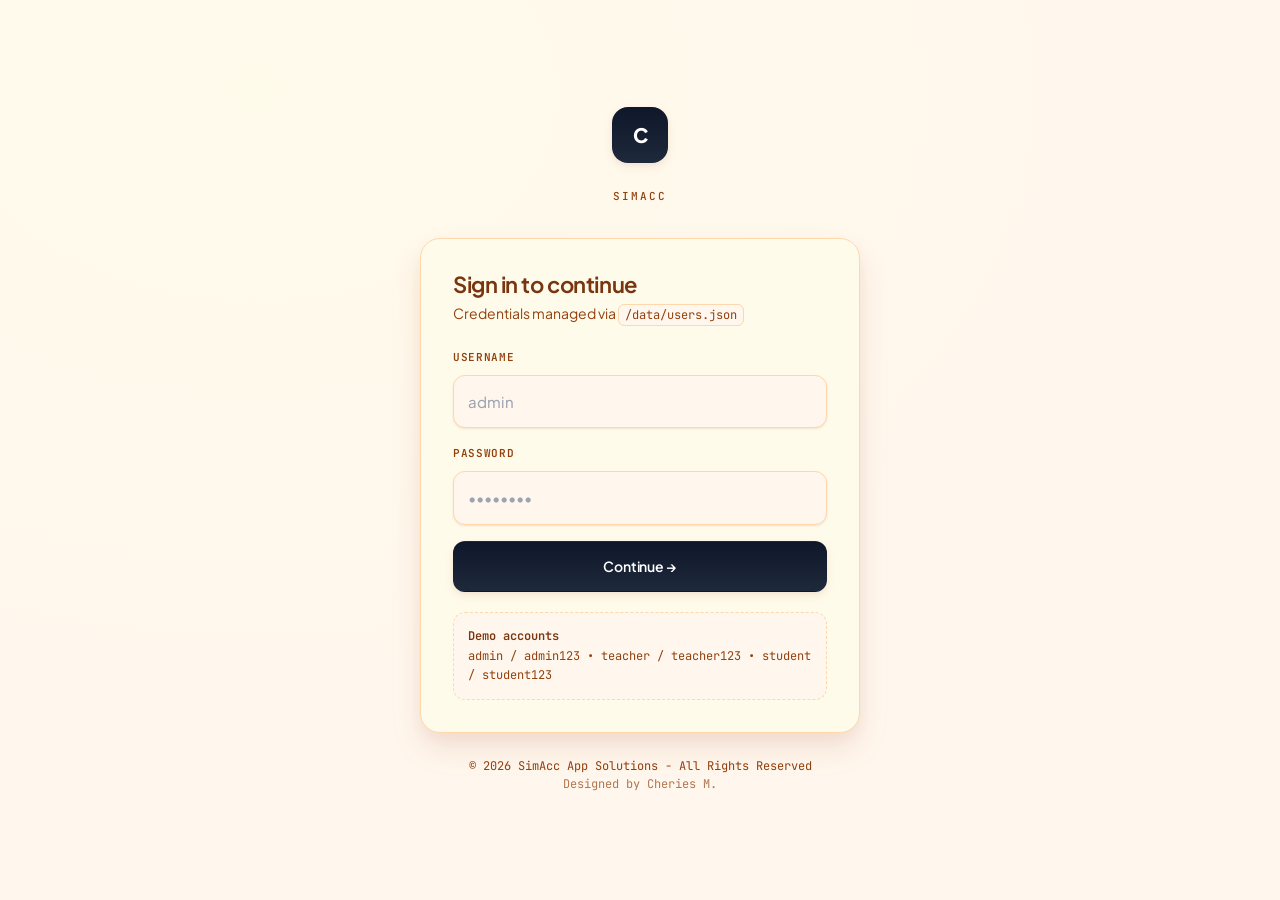
==== commit 4a06d117: "Update 'test.html'" ====
--- a/test.html
+++ b/test.html
@@ -935,9 +935,6 @@
 .uppercase {
   text-transform: uppercase;
 }
-.capitalize {
-  text-transform: capitalize;
-}
 .italic {
   font-style: italic;
 }
@@ -997,14 +994,14 @@
 <body>
   <div id="root"></div>
 
-  <script type="module">var f1=Object.create;var{getPrototypeOf:c1,defineProperty:Ro,getOwnPropertyNames:d1}=Object;var p1=Object.prototype.hasOwnProperty;var ct=(n,e,t)=>{t=n!=null?f1(c1(n)):{};let r=e||!n||!n.__esModule?Ro(t,"default",{value:n,enumerable:!0}):t;for(let l of d1(n))if(!p1.call(r,l))Ro(r,l,{get:()=>n[l],enumerable:!0});return r};var Ql=(n,e)=>()=>(e||n((e={exports:{}}).exports,e),e.exports);var y1=(n,e)=>{for(var t in e)Ro(n,t,{get:e[t],enumerable:!0,configurable:!0,set:(r)=>e[t]=()=>r})};var v1=(n,e)=>()=>(n&&(e=n(n=0)),e);var Pr=Ql((R1)=>{var zr=Symbol.for("react.element"),h1=Symbol.for("react.portal"),g1=Symbol.for("react.fragment"),m1=Symbol.for("react.strict_mode"),s1=Symbol.for("react.profiler"),k1=Symbol.for("react.provider"),S1=Symbol.for("react.context"),_1=Symbol.for("react.forward_ref"),w1=Symbol.for("react.suspense"),N1=Symbol.for("react.memo"),E1=Symbol.for("react.lazy"),Lf=Symbol.iterator;function z1(n){if(n===null||typeof n!=="object")return null;return n=Lf&&n[Lf]||n["@@iterator"],typeof n==="function"?n:null}var Of={isMounted:function(){return!1},enqueueForceUpdate:function(){},enqueueReplaceState:function(){},enqueueSetState:function(){}},$f=Object.assign,Wf={};function $t(n,e,t){this.props=n,this.context=e,this.refs=Wf,this.updater=t||Of}$t.prototype.isReactComponent={};$t.prototype.setState=function(n,e){if(typeof n!=="object"&&typeof n!=="function"&&n!=null)throw Error("setState(...): takes an object of state variables to update or a function which returns an object of state variables.");this.updater.enqueueSetState(this,n,e,"setState")};$t.prototype.forceUpdate=function(n){this.updater.enqueueForceUpdate(this,n,"forceUpdate")};function Hf(){}Hf.prototype=$t.prototype;function Uo(n,e,t){this.props=n,this.context=e,this.refs=Wf,this.updater=t||Of}var Vo=Uo.prototype=new Hf;Vo.constructor=Uo;$f(Vo,$t.prototype);Vo.isPureReactComponent=!0;var Uf=Array.isArray,Bf=Object.prototype.hasOwnProperty,Oo={current:null},If={key:!0,ref:!0,__self:!0,__source:!0};function Yf(n,e,t){var r,l={},u=null,i=null;if(e!=null)for(r in e.ref!==void 0&&(i=e.ref),e.key!==void 0&&(u=""+e.key),e)Bf.call(e,r)&&!If.hasOwnProperty(r)&&(l[r]=e[r]);var c=arguments.length-2;if(c===1)l.children=t;else if(1<c){for(var p=Array(c),m=0;m<c;m++)p[m]=arguments[m+2];l.children=p}if(n&&n.defaultProps)for(r in c=n.defaultProps,c)l[r]===void 0&&(l[r]=c[r]);return{$$typeof:zr,type:n,key:u,ref:i,props:l,_owner:Oo.current}}function P1(n,e){return{$$typeof:zr,type:n.type,key:e,ref:n.ref,props:n.props,_owner:n._owner}}function $o(n){return typeof n==="object"&&n!==null&&n.$$typeof===zr}function C1(n){var e={"=":"=0",":":"=2"};return"$"+n.replace(/[=:]/g,function(t){return e[t]})}var Vf=/\/+/g;function Lo(n,e){return typeof n==="object"&&n!==null&&n.key!=null?C1(""+n.key):e.toString(36)}function Fl(n,e,t,r,l){var u=typeof n;if(u==="undefined"||u==="boolean")n=null;var i=!1;if(n===null)i=!0;else switch(u){case"string":case"number":i=!0;break;case"object":switch(n.$$typeof){case zr:case h1:i=!0}}if(i)return i=n,l=l(i),n=r===""?"."+Lo(i,0):r,Uf(l)?(t="",n!=null&&(t=n.replace(Vf,"$&/")+"/"),Fl(l,e,t,"",function(m){return m})):l!=null&&($o(l)&&(l=P1(l,t+(!l.key||i&&i.key===l.key?"":(""+l.key).replace(Vf,"$&/")+"/")+n)),e.push(l)),1;if(i=0,r=r===""?".":r+":",Uf(n))for(var c=0;c<n.length;c++){u=n[c];var p=r+Lo(u,c);i+=Fl(u,e,t,p,l)}else if(p=z1(n),typeof p==="function")for(n=p.call(n),c=0;!(u=n.next()).done;)u=u.value,p=r+Lo(u,c++),i+=Fl(u,e,t,p,l);else if(u==="object")throw e=String(n),Error("Objects are not valid as a React child (found: "+(e==="[object Object]"?"object with keys {"+Object.keys(n).join(", ")+"}":e)+"). If you meant to render a collection of children, use an array instead.");return i}function Gl(n,e,t){if(n==null)return n;var r=[],l=0;return Fl(n,r,"","",function(u){return e.call(t,u,l++)}),r}function T1(n){if(n._status===-1){var e=n._result;e=e(),e.then(function(t){if(n._status===0||n._status===-1)n._status=1,n._result=t},function(t){if(n._status===0||n._status===-1)n._status=2,n._result=t}),n._status===-1&&(n._status=0,n._result=e)}if(n._status===1)return n._result.default;throw n._result}var Cn={current:null},Ml={transition:null},D1={ReactCurrentDispatcher:Cn,ReactCurrentBatchConfig:Ml,ReactCurrentOwner:Oo};function Xf(){throw Error("act(...) is not supported in production builds of React.")}R1.Children={map:Gl,forEach:function(n,e,t){Gl(n,function(){e.apply(this,arguments)},t)},count:function(n){var e=0;return Gl(n,function(){e++}),e},toArray:function(n){return Gl(n,function(e){return e})||[]},only:function(n){if(!$o(n))throw Error("React.Children.only expected to receive a single React element child.");return n}};R1.Component=$t;R1.Fragment=g1;R1.Profiler=s1;R1.PureComponent=Uo;R1.StrictMode=m1;R1.Suspense=w1;R1.__SECRET_INTERNALS_DO_NOT_USE_OR_YOU_WILL_BE_FIRED=D1;R1.act=Xf;R1.cloneElement=function(n,e,t){if(n===null||n===void 0)throw Error("React.cloneElement(...): The argument must be a React element, but you passed "+n+".");var r=$f({},n.props),l=n.key,u=n.ref,i=n._owner;if(e!=null){if(e.ref!==void 0&&(u=e.ref,i=Oo.current),e.key!==void 0&&(l=""+e.key),n.type&&n.type.defaultProps)var c=n.type.defaultProps;for(p in e)Bf.call(e,p)&&!If.hasOwnProperty(p)&&(r[p]=e[p]===void 0&&c!==void 0?c[p]:e[p])}var p=arguments.length-2;if(p===1)r.children=t;else if(1<p){c=Array(p);for(var m=0;m<p;m++)c[m]=arguments[m+2];r.children=c}return{$$typeof:zr,type:n.type,key:l,ref:u,props:r,_owner:i}};R1.createContext=function(n){return n={$$typeof:S1,_currentValue:n,_currentValue2:n,_threadCount:0,Provider:null,Consumer:null,_defaultValue:null,_globalName:null},n.Provider={$$typeof:k1,_context:n},n.Consumer=n};R1.createElement=Yf;R1.createFactory=function(n){var e=Yf.bind(null,n);return e.type=n,e};R1.createRef=function(){return{current:null}};R1.forwardRef=function(n){return{$$typeof:_1,render:n}};R1.isValidElement=$o;R1.lazy=function(n){return{$$typeof:E1,_payload:{_status:-1,_result:n},_init:T1}};R1.memo=function(n,e){return{$$typeof:N1,type:n,compare:e===void 0?null:e}};R1.startTransition=function(n){var e=Ml.transition;Ml.transition={};try{n()}finally{Ml.transition=e}};R1.unstable_act=Xf;R1.useCallback=function(n,e){return Cn.current.useCallback(n,e)};R1.useContext=function(n){return Cn.current.useContext(n)};R1.useDebugValue=function(){};R1.useDeferredValue=function(n){return Cn.current.useDeferredValue(n)};R1.useEffect=function(n,e){return Cn.current.useEffect(n,e)};R1.useId=function(){return Cn.current.useId()};R1.useImperativeHandle=function(n,e,t){return Cn.current.useImperativeHandle(n,e,t)};R1.useInsertionEffect=function(n,e){return Cn.current.useInsertionEffect(n,e)};R1.useLayoutEffect=function(n,e){return Cn.current.useLayoutEffect(n,e)};R1.useMemo=function(n,e){return Cn.current.useMemo(n,e)};R1.useReducer=function(n,e,t){return Cn.current.useReducer(n,e,t)};R1.useRef=function(n){return Cn.current.useRef(n)};R1.useState=function(n){return Cn.current.useState(n)};R1.useSyncExternalStore=function(n,e,t){return Cn.current.useSyncExternalStore(n,e,t)};R1.useTransition=function(){return Cn.current.useTransition()};R1.version="18.3.1"});var Mf=Ql((vy)=>{function Ho(n,e){var t=n.length;n.push(e);n:for(;0<t;){var r=t-1>>>1,l=n[r];if(0<Al(l,e))n[r]=e,n[t]=l,t=r;else break n}}function ne(n){return n.length===0?null:n[0]}function jl(n){if(n.length===0)return null;var e=n[0],t=n.pop();if(t!==e){n[0]=t;n:for(var r=0,l=n.length,u=l>>>1;r<u;){var i=2*(r+1)-1,c=n[i],p=i+1,m=n[p];if(0>Al(c,t))p<l&&0>Al(m,c)?(n[r]=m,n[p]=t,r=p):(n[r]=c,n[i]=t,r=i);else if(p<l&&0>Al(m,t))n[r]=m,n[p]=t,r=p;else break n}}return e}function Al(n,e){var t=n.sortIndex-e.sortIndex;return t!==0?t:n.id-e.id}if(typeof performance==="object"&&typeof performance.now==="function")Bo=performance,vy.unstable_now=function(){return Bo.now()};else xl=Date,Io=xl.now(),vy.unstable_now=function(){return xl.now()-Io};var Bo,xl,Io,ve=[],Be=[],yy=1,Gn=null,wn=3,nu=!1,dt=!1,Tr=!1,Kf=typeof setTimeout==="function"?setTimeout:null,Jf=typeof clearTimeout==="function"?clearTimeout:null,Zf=typeof setImmediate<"u"?setImmediate:null;typeof navigator<"u"&&navigator.scheduling!==void 0&&navigator.scheduling.isInputPending!==void 0&&navigator.scheduling.isInputPending.bind(navigator.scheduling);function Yo(n){for(var e=ne(Be);e!==null;){if(e.callback===null)jl(Be);else if(e.startTime<=n)jl(Be),e.sortIndex=e.expirationTime,Ho(ve,e);else break;e=ne(Be)}}function Zo(n){if(Tr=!1,Yo(n),!dt)if(ne(ve)!==null)dt=!0,Jo(Ko);else{var e=ne(Be);e!==null&&Qo(Zo,e.startTime-n)}}function Ko(n,e){dt=!1,Tr&&(Tr=!1,Jf(Dr),Dr=-1),nu=!0;var t=wn;try{Yo(e);for(Gn=ne(ve);Gn!==null&&(!(Gn.expirationTime>e)||n&&!Ff());){var r=Gn.callback;if(typeof r==="function"){Gn.callback=null,wn=Gn.priorityLevel;var l=r(Gn.expirationTime<=e);e=vy.unstable_now(),typeof l==="function"?Gn.callback=l:Gn===ne(ve)&&jl(ve),Yo(e)}else jl(ve);Gn=ne(ve)}if(Gn!==null)var u=!0;else{var i=ne(Be);i!==null&&Qo(Zo,i.startTime-e),u=!1}return u}finally{Gn=null,wn=t,nu=!1}}var eu=!1,bl=null,Dr=-1,Qf=5,Gf=-1;function Ff(){return vy.unstable_now()-Gf<Qf?!1:!0}function Wo(){if(bl!==null){var n=vy.unstable_now();Gf=n;var e=!0;try{e=bl(!0,n)}finally{e?Cr():(eu=!1,bl=null)}}else eu=!1}var Cr;if(typeof Zf==="function")Cr=function(){Zf(Wo)};else if(typeof MessageChannel<"u")ql=new MessageChannel,Xo=ql.port2,ql.port1.onmessage=Wo,Cr=function(){Xo.postMessage(null)};else Cr=function(){Kf(Wo,0)};var ql,Xo;function Jo(n){bl=n,eu||(eu=!0,Cr())}function Qo(n,e){Dr=Kf(function(){n(vy.unstable_now())},e)}vy.unstable_IdlePriority=5;vy.unstable_ImmediatePriority=1;vy.unstable_LowPriority=4;vy.unstable_NormalPriority=3;vy.unstable_Profiling=null;vy.unstable_UserBlockingPriority=2;vy.unstable_cancelCallback=function(n){n.callback=null};vy.unstable_continueExecution=function(){dt||nu||(dt=!0,Jo(Ko))};vy.unstable_forceFrameRate=function(n){0>n||125<n?console.error("forceFrameRate takes a positive int between 0 and 125, forcing frame rates higher than 125 fps is not supported"):Qf=0<n?Math.floor(1000/n):5};vy.unstable_getCurrentPriorityLevel=function(){return wn};vy.unstable_getFirstCallbackNode=function(){return ne(ve)};vy.unstable_next=function(n){switch(wn){case 1:case 2:case 3:var e=3;break;default:e=wn}var t=wn;wn=e;try{return n()}finally{wn=t}};vy.unstable_pauseExecution=function(){};vy.unstable_requestPaint=function(){};vy.unstable_runWithPriority=function(n,e){switch(n){case 1:case 2:case 3:case 4:case 5:break;default:n=3}var t=wn;wn=n;try{return e()}finally{wn=t}};vy.unstable_scheduleCallback=function(n,e,t){var r=vy.unstable_now();switch(typeof t==="object"&&t!==null?(t=t.delay,t=typeof t==="number"&&0<t?r+t:r):t=r,n){case 1:var l=-1;break;case 2:l=250;break;case 5:l=1073741823;break;case 4:l=1e4;break;default:l=5000}return l=t+l,n={id:yy++,callback:e,priorityLevel:n,startTime:t,expirationTime:l,sortIndex:-1},t>r?(n.sortIndex=t,Ho(Be,n),ne(ve)===null&&n===ne(Be)&&(Tr?(Jf(Dr),Dr=-1):Tr=!0,Qo(Zo,t-r))):(n.sortIndex=l,Ho(ve,n),dt||nu||(dt=!0,Jo(Ko))),n};vy.unstable_shouldYield=Ff;vy.unstable_wrapCallback=function(n){var e=wn;return function(){var t=wn;wn=e;try{return n.apply(this,arguments)}finally{wn=t}}}});var ba={};y1(ba,{version:()=>a0,unstable_renderSubtreeIntoContainer:()=>i0,unstable_batchedUpdates:()=>o0,unmountComponentAtNode:()=>u0,render:()=>l0,hydrateRoot:()=>r0,hydrate:()=>t0,flushSync:()=>e0,findDOMNode:()=>n0,createRoot:()=>jp,createPortal:()=>qp,__SECRET_INTERNALS_DO_NOT_USE_OR_YOU_WILL_BE_FIRED:()=>bp});function C(n){for(var e="https://reactjs.org/docs/error-decoder.html?invariant="+n,t=1;t<arguments.length;t++)e+="&args[]="+encodeURIComponent(arguments[t]);return"Minified React error #"+n+"; visit "+e+" for the full message or use the non-minified dev environment for full errors and additional helpful warnings."}function zt(n,e){rr(n,e),rr(n+"Capture",e)}function rr(n,e){nl[n]=e;for(n=0;n<e.length;n++)nd.add(e[n])}function Oy(n){if(yi.call(xf,n))return!0;if(yi.call(Af,n))return!1;if(Vy.test(n))return xf[n]=!0;return Af[n]=!0,!1}function $y(n,e,t,r){if(t!==null&&t.type===0)return!1;switch(typeof e){case"function":case"symbol":return!0;case"boolean":if(r)return!1;if(t!==null)return!t.acceptsBooleans;return n=n.toLowerCase().slice(0,5),n!=="data-"&&n!=="aria-";default:return!1}}function Wy(n,e,t,r){if(e===null||typeof e>"u"||$y(n,e,t,r))return!0;if(r)return!1;if(t!==null)switch(t.type){case 3:return!e;case 4:return e===!1;case 5:return isNaN(e);case 6:return isNaN(e)||1>e}return!1}function Rn(n,e,t,r,l,u,i){this.acceptsBooleans=e===2||e===3||e===4,this.attributeName=r,this.attributeNamespace=l,this.mustUseProperty=t,this.propertyName=n,this.type=e,this.sanitizeURL=u,this.removeEmptyString=i}function aa(n){return n[1].toUpperCase()}function fa(n,e,t,r){var l=sn.hasOwnProperty(e)?sn[e]:null;if(l!==null?l.type!==0:r||!(2<e.length)||e[0]!=="o"&&e[0]!=="O"||e[1]!=="n"&&e[1]!=="N")Wy(e,t,l,r)&&(t=null),r||l===null?Oy(e)&&(t===null?n.removeAttribute(e):n.setAttribute(e,""+t)):l.mustUseProperty?n[l.propertyName]=t===null?l.type===3?!1:"":t:(e=l.attributeName,r=l.attributeNamespace,t===null?n.removeAttribute(e):(l=l.type,t=l===3||l===4&&t===!0?"":""+t,r?n.setAttributeNS(r,e,t):n.setAttribute(e,t)))}function Rr(n){if(n===null||typeof n!=="object")return null;return n=bf&&n[bf]||n["@@iterator"],typeof n==="function"?n:null}function Hr(n){if(Go===void 0)try{throw Error()}catch(t){var e=t.stack.trim().match(/\n( *(at )?)/);Go=e&&e[1]||""}return`
-`+Go+n}function Mo(n,e){if(!n||Fo)return"";Fo=!0;var t=Error.prepareStackTrace;Error.prepareStackTrace=void 0;try{if(e)if(e=function(){throw Error()},Object.defineProperty(e.prototype,"props",{set:function(){throw Error()}}),typeof Reflect==="object"&&Reflect.construct){try{Reflect.construct(e,[])}catch(m){var r=m}Reflect.construct(n,[],e)}else{try{e.call()}catch(m){r=m}n.call(e.prototype)}else{try{throw Error()}catch(m){r=m}n()}}catch(m){if(m&&r&&typeof m.stack==="string"){for(var l=m.stack.split(`
+  <script type="module">var J0=Object.create;var{getPrototypeOf:Q0,defineProperty:co,getOwnPropertyNames:G0}=Object;var F0=Object.prototype.hasOwnProperty;var ot=(n,e,t)=>{t=n!=null?J0(Q0(n)):{};let r=e||!n||!n.__esModule?co(t,"default",{value:n,enumerable:!0}):t;for(let l of G0(n))if(!F0.call(r,l))co(r,l,{get:()=>n[l],enumerable:!0});return r};var Ul=(n,e)=>()=>(e||n((e={exports:{}}).exports,e),e.exports);var M0=(n,e)=>{for(var t in e)co(n,t,{get:e[t],enumerable:!0,configurable:!0,set:(r)=>e[t]=()=>r})};var A0=(n,e)=>()=>(n&&(e=n(n=0)),e);var mr=Ul((d1)=>{var gr=Symbol.for("react.element"),x0=Symbol.for("react.portal"),q0=Symbol.for("react.fragment"),j0=Symbol.for("react.strict_mode"),b0=Symbol.for("react.profiler"),n1=Symbol.for("react.provider"),e1=Symbol.for("react.context"),t1=Symbol.for("react.forward_ref"),r1=Symbol.for("react.suspense"),l1=Symbol.for("react.memo"),u1=Symbol.for("react.lazy"),af=Symbol.iterator;function o1(n){if(n===null||typeof n!=="object")return null;return n=af&&n[af]||n["@@iterator"],typeof n==="function"?n:null}var df={isMounted:function(){return!1},enqueueForceUpdate:function(){},enqueueReplaceState:function(){},enqueueSetState:function(){}},pf=Object.assign,vf={};function Rt(n,e,t){this.props=n,this.context=e,this.refs=vf,this.updater=t||df}Rt.prototype.isReactComponent={};Rt.prototype.setState=function(n,e){if(typeof n!=="object"&&typeof n!=="function"&&n!=null)throw Error("setState(...): takes an object of state variables to update or a function which returns an object of state variables.");this.updater.enqueueSetState(this,n,e,"setState")};Rt.prototype.forceUpdate=function(n){this.updater.enqueueForceUpdate(this,n,"forceUpdate")};function yf(){}yf.prototype=Rt.prototype;function vo(n,e,t){this.props=n,this.context=e,this.refs=vf,this.updater=t||df}var yo=vo.prototype=new yf;yo.constructor=vo;pf(yo,Rt.prototype);yo.isPureReactComponent=!0;var ff=Array.isArray,sf=Object.prototype.hasOwnProperty,so={current:null},hf={key:!0,ref:!0,__self:!0,__source:!0};function gf(n,e,t){var r,l={},u=null,i=null;if(e!=null)for(r in e.ref!==void 0&&(i=e.ref),e.key!==void 0&&(u=""+e.key),e)sf.call(e,r)&&!hf.hasOwnProperty(r)&&(l[r]=e[r]);var d=arguments.length-2;if(d===1)l.children=t;else if(1<d){for(var p=Array(d),h=0;h<d;h++)p[h]=arguments[h+2];l.children=p}if(n&&n.defaultProps)for(r in d=n.defaultProps,d)l[r]===void 0&&(l[r]=d[r]);return{$$typeof:gr,type:n,key:u,ref:i,props:l,_owner:so.current}}function i1(n,e){return{$$typeof:gr,type:n.type,key:e,ref:n.ref,props:n.props,_owner:n._owner}}function ho(n){return typeof n==="object"&&n!==null&&n.$$typeof===gr}function a1(n){var e={"=":"=0",":":"=2"};return"$"+n.replace(/[=:]/g,function(t){return e[t]})}var cf=/\/+/g;function po(n,e){return typeof n==="object"&&n!==null&&n.key!=null?a1(""+n.key):e.toString(36)}function Wl(n,e,t,r,l){var u=typeof n;if(u==="undefined"||u==="boolean")n=null;var i=!1;if(n===null)i=!0;else switch(u){case"string":case"number":i=!0;break;case"object":switch(n.$$typeof){case gr:case x0:i=!0}}if(i)return i=n,l=l(i),n=r===""?"."+po(i,0):r,ff(l)?(t="",n!=null&&(t=n.replace(cf,"$&/")+"/"),Wl(l,e,t,"",function(h){return h})):l!=null&&(ho(l)&&(l=i1(l,t+(!l.key||i&&i.key===l.key?"":(""+l.key).replace(cf,"$&/")+"/")+n)),e.push(l)),1;if(i=0,r=r===""?".":r+":",ff(n))for(var d=0;d<n.length;d++){u=n[d];var p=r+po(u,d);i+=Wl(u,e,t,p,l)}else if(p=o1(n),typeof p==="function")for(n=p.call(n),d=0;!(u=n.next()).done;)u=u.value,p=r+po(u,d++),i+=Wl(u,e,t,p,l);else if(u==="object")throw e=String(n),Error("Objects are not valid as a React child (found: "+(e==="[object Object]"?"object with keys {"+Object.keys(n).join(", ")+"}":e)+"). If you meant to render a collection of children, use an array instead.");return i}function Vl(n,e,t){if(n==null)return n;var r=[],l=0;return Wl(n,r,"","",function(u){return e.call(t,u,l++)}),r}function f1(n){if(n._status===-1){var e=n._result;e=e(),e.then(function(t){if(n._status===0||n._status===-1)n._status=1,n._result=t},function(t){if(n._status===0||n._status===-1)n._status=2,n._result=t}),n._status===-1&&(n._status=0,n._result=e)}if(n._status===1)return n._result.default;throw n._result}var Pn={current:null},$l={transition:null},c1={ReactCurrentDispatcher:Pn,ReactCurrentBatchConfig:$l,ReactCurrentOwner:so};function mf(){throw Error("act(...) is not supported in production builds of React.")}d1.Children={map:Vl,forEach:function(n,e,t){Vl(n,function(){e.apply(this,arguments)},t)},count:function(n){var e=0;return Vl(n,function(){e++}),e},toArray:function(n){return Vl(n,function(e){return e})||[]},only:function(n){if(!ho(n))throw Error("React.Children.only expected to receive a single React element child.");return n}};d1.Component=Rt;d1.Fragment=q0;d1.Profiler=b0;d1.PureComponent=vo;d1.StrictMode=j0;d1.Suspense=r1;d1.__SECRET_INTERNALS_DO_NOT_USE_OR_YOU_WILL_BE_FIRED=c1;d1.act=mf;d1.cloneElement=function(n,e,t){if(n===null||n===void 0)throw Error("React.cloneElement(...): The argument must be a React element, but you passed "+n+".");var r=pf({},n.props),l=n.key,u=n.ref,i=n._owner;if(e!=null){if(e.ref!==void 0&&(u=e.ref,i=so.current),e.key!==void 0&&(l=""+e.key),n.type&&n.type.defaultProps)var d=n.type.defaultProps;for(p in e)sf.call(e,p)&&!hf.hasOwnProperty(p)&&(r[p]=e[p]===void 0&&d!==void 0?d[p]:e[p])}var p=arguments.length-2;if(p===1)r.children=t;else if(1<p){d=Array(p);for(var h=0;h<p;h++)d[h]=arguments[h+2];r.children=d}return{$$typeof:gr,type:n.type,key:l,ref:u,props:r,_owner:i}};d1.createContext=function(n){return n={$$typeof:e1,_currentValue:n,_currentValue2:n,_threadCount:0,Provider:null,Consumer:null,_defaultValue:null,_globalName:null},n.Provider={$$typeof:n1,_context:n},n.Consumer=n};d1.createElement=gf;d1.createFactory=function(n){var e=gf.bind(null,n);return e.type=n,e};d1.createRef=function(){return{current:null}};d1.forwardRef=function(n){return{$$typeof:t1,render:n}};d1.isValidElement=ho;d1.lazy=function(n){return{$$typeof:u1,_payload:{_status:-1,_result:n},_init:f1}};d1.memo=function(n,e){return{$$typeof:l1,type:n,compare:e===void 0?null:e}};d1.startTransition=function(n){var e=$l.transition;$l.transition={};try{n()}finally{$l.transition=e}};d1.unstable_act=mf;d1.useCallback=function(n,e){return Pn.current.useCallback(n,e)};d1.useContext=function(n){return Pn.current.useContext(n)};d1.useDebugValue=function(){};d1.useDeferredValue=function(n){return Pn.current.useDeferredValue(n)};d1.useEffect=function(n,e){return Pn.current.useEffect(n,e)};d1.useId=function(){return Pn.current.useId()};d1.useImperativeHandle=function(n,e,t){return Pn.current.useImperativeHandle(n,e,t)};d1.useInsertionEffect=function(n,e){return Pn.current.useInsertionEffect(n,e)};d1.useLayoutEffect=function(n,e){return Pn.current.useLayoutEffect(n,e)};d1.useMemo=function(n,e){return Pn.current.useMemo(n,e)};d1.useReducer=function(n,e,t){return Pn.current.useReducer(n,e,t)};d1.useRef=function(n){return Pn.current.useRef(n)};d1.useState=function(n){return Pn.current.useState(n)};d1.useSyncExternalStore=function(n,e,t){return Pn.current.useSyncExternalStore(n,e,t)};d1.useTransition=function(){return Pn.current.useTransition()};d1.version="18.3.1"});var zf=Ul((A1)=>{function mo(n,e){var t=n.length;n.push(e);n:for(;0<t;){var r=t-1>>>1,l=n[r];if(0<Hl(l,e))n[r]=e,n[t]=l,t=r;else break n}}function ne(n){return n.length===0?null:n[0]}function Xl(n){if(n.length===0)return null;var e=n[0],t=n.pop();if(t!==e){n[0]=t;n:for(var r=0,l=n.length,u=l>>>1;r<u;){var i=2*(r+1)-1,d=n[i],p=i+1,h=n[p];if(0>Hl(d,t))p<l&&0>Hl(h,d)?(n[r]=h,n[p]=t,r=p):(n[r]=d,n[i]=t,r=i);else if(p<l&&0>Hl(h,t))n[r]=h,n[p]=t,r=p;else break n}}return e}function Hl(n,e){var t=n.sortIndex-e.sortIndex;return t!==0?t:n.id-e.id}if(typeof performance==="object"&&typeof performance.now==="function")ko=performance,A1.unstable_now=function(){return ko.now()};else Il=Date,So=Il.now(),A1.unstable_now=function(){return Il.now()-So};var ko,Il,So,pe=[],We=[],M1=1,Qn=null,Sn=3,Zl=!1,it=!1,Sr=!1,Sf=typeof setTimeout==="function"?setTimeout:null,wf=typeof clearTimeout==="function"?clearTimeout:null,kf=typeof setImmediate<"u"?setImmediate:null;typeof navigator<"u"&&navigator.scheduling!==void 0&&navigator.scheduling.isInputPending!==void 0&&navigator.scheduling.isInputPending.bind(navigator.scheduling);function wo(n){for(var e=ne(We);e!==null;){if(e.callback===null)Xl(We);else if(e.startTime<=n)Xl(We),e.sortIndex=e.expirationTime,mo(pe,e);else break;e=ne(We)}}function Eo(n){if(Sr=!1,wo(n),!it)if(ne(pe)!==null)it=!0,zo(No);else{var e=ne(We);e!==null&&Po(Eo,e.startTime-n)}}function No(n,e){it=!1,Sr&&(Sr=!1,wf(wr),wr=-1),Zl=!0;var t=Sn;try{wo(e);for(Qn=ne(pe);Qn!==null&&(!(Qn.expirationTime>e)||n&&!Nf());){var r=Qn.callback;if(typeof r==="function"){Qn.callback=null,Sn=Qn.priorityLevel;var l=r(Qn.expirationTime<=e);e=A1.unstable_now(),typeof l==="function"?Qn.callback=l:Qn===ne(pe)&&Xl(pe),wo(e)}else Xl(pe);Qn=ne(pe)}if(Qn!==null)var u=!0;else{var i=ne(We);i!==null&&Po(Eo,i.startTime-e),u=!1}return u}finally{Qn=null,Sn=t,Zl=!1}}var Kl=!1,Bl=null,wr=-1,_f=5,Ef=-1;function Nf(){return A1.unstable_now()-Ef<_f?!1:!0}function go(){if(Bl!==null){var n=A1.unstable_now();Ef=n;var e=!0;try{e=Bl(!0,n)}finally{e?kr():(Kl=!1,Bl=null)}}else Kl=!1}var kr;if(typeof kf==="function")kr=function(){kf(go)};else if(typeof MessageChannel<"u")Yl=new MessageChannel,_o=Yl.port2,Yl.port1.onmessage=go,kr=function(){_o.postMessage(null)};else kr=function(){Sf(go,0)};var Yl,_o;function zo(n){Bl=n,Kl||(Kl=!0,kr())}function Po(n,e){wr=Sf(function(){n(A1.unstable_now())},e)}A1.unstable_IdlePriority=5;A1.unstable_ImmediatePriority=1;A1.unstable_LowPriority=4;A1.unstable_NormalPriority=3;A1.unstable_Profiling=null;A1.unstable_UserBlockingPriority=2;A1.unstable_cancelCallback=function(n){n.callback=null};A1.unstable_continueExecution=function(){it||Zl||(it=!0,zo(No))};A1.unstable_forceFrameRate=function(n){0>n||125<n?console.error("forceFrameRate takes a positive int between 0 and 125, forcing frame rates higher than 125 fps is not supported"):_f=0<n?Math.floor(1000/n):5};A1.unstable_getCurrentPriorityLevel=function(){return Sn};A1.unstable_getFirstCallbackNode=function(){return ne(pe)};A1.unstable_next=function(n){switch(Sn){case 1:case 2:case 3:var e=3;break;default:e=Sn}var t=Sn;Sn=e;try{return n()}finally{Sn=t}};A1.unstable_pauseExecution=function(){};A1.unstable_requestPaint=function(){};A1.unstable_runWithPriority=function(n,e){switch(n){case 1:case 2:case 3:case 4:case 5:break;default:n=3}var t=Sn;Sn=n;try{return e()}finally{Sn=t}};A1.unstable_scheduleCallback=function(n,e,t){var r=A1.unstable_now();switch(typeof t==="object"&&t!==null?(t=t.delay,t=typeof t==="number"&&0<t?r+t:r):t=r,n){case 1:var l=-1;break;case 2:l=250;break;case 5:l=1073741823;break;case 4:l=1e4;break;default:l=5000}return l=t+l,n={id:M1++,callback:e,priorityLevel:n,startTime:t,expirationTime:l,sortIndex:-1},t>r?(n.sortIndex=t,mo(We,n),ne(pe)===null&&n===ne(We)&&(Sr?(wf(wr),wr=-1):Sr=!0,Po(Eo,t-r))):(n.sortIndex=l,mo(pe,n),it||Zl||(it=!0,zo(No))),n};A1.unstable_shouldYield=Nf;A1.unstable_wrapCallback=function(n){var e=Sn;return function(){var t=Sn;Sn=e;try{return n.apply(this,arguments)}finally{Sn=t}}}});var Oa={};M0(Oa,{version:()=>Bp,unstable_renderSubtreeIntoContainer:()=>Ip,unstable_batchedUpdates:()=>Hp,unmountComponentAtNode:()=>$p,render:()=>Wp,hydrateRoot:()=>Vp,hydrate:()=>Up,flushSync:()=>Op,findDOMNode:()=>Rp,createRoot:()=>Lp,createPortal:()=>Tp,__SECRET_INTERNALS_DO_NOT_USE_OR_YOU_WILL_BE_FIRED:()=>Dp});function z(n){for(var e="https://reactjs.org/docs/error-decoder.html?invariant="+n,t=1;t<arguments.length;t++)e+="&args[]="+encodeURIComponent(arguments[t]);return"Minified React error #"+n+"; visit "+e+" for the full message or use the non-minified dev environment for full errors and additional helpful warnings."}function wt(n,e){bt(n,e),bt(n+"Capture",e)}function bt(n,e){Gr[n]=e;for(n=0;n<e.length;n++)Rc.add(e[n])}function sv(n){if(Mo.call(Cf,n))return!0;if(Mo.call(Pf,n))return!1;if(yv.test(n))return Cf[n]=!0;return Pf[n]=!0,!1}function hv(n,e,t,r){if(t!==null&&t.type===0)return!1;switch(typeof e){case"function":case"symbol":return!0;case"boolean":if(r)return!1;if(t!==null)return!t.acceptsBooleans;return n=n.toLowerCase().slice(0,5),n!=="data-"&&n!=="aria-";default:return!1}}function gv(n,e,t,r){if(e===null||typeof e>"u"||hv(n,e,t,r))return!0;if(r)return!1;if(t!==null)switch(t.type){case 3:return!e;case 4:return e===!1;case 5:return isNaN(e);case 6:return isNaN(e)||1>e}return!1}function Tn(n,e,t,r,l,u,i){this.acceptsBooleans=e===2||e===3||e===4,this.attributeName=r,this.attributeNamespace=l,this.mustUseProperty=t,this.propertyName=n,this.type=e,this.sanitizeURL=u,this.removeEmptyString=i}function Ki(n){return n[1].toUpperCase()}function Ji(n,e,t,r){var l=gn.hasOwnProperty(e)?gn[e]:null;if(l!==null?l.type!==0:r||!(2<e.length)||e[0]!=="o"&&e[0]!=="O"||e[1]!=="n"&&e[1]!=="N")gv(e,t,l,r)&&(t=null),r||l===null?sv(e)&&(t===null?n.removeAttribute(e):n.setAttribute(e,""+t)):l.mustUseProperty?n[l.propertyName]=t===null?l.type===3?!1:"":t:(e=l.attributeName,r=l.attributeNamespace,t===null?n.removeAttribute(e):(l=l.type,t=l===3||l===4&&t===!0?"":""+t,r?n.setAttributeNS(r,e,t):n.setAttribute(e,t)))}function _r(n){if(n===null||typeof n!=="object")return null;return n=Df&&n[Df]||n["@@iterator"],typeof n==="function"?n:null}function Tr(n){if(Co===void 0)try{throw Error()}catch(t){var e=t.stack.trim().match(/\n( *(at )?)/);Co=e&&e[1]||""}return`
+`+Co+n}function To(n,e){if(!n||Do)return"";Do=!0;var t=Error.prepareStackTrace;Error.prepareStackTrace=void 0;try{if(e)if(e=function(){throw Error()},Object.defineProperty(e.prototype,"props",{set:function(){throw Error()}}),typeof Reflect==="object"&&Reflect.construct){try{Reflect.construct(e,[])}catch(h){var r=h}Reflect.construct(n,[],e)}else{try{e.call()}catch(h){r=h}n.call(e.prototype)}else{try{throw Error()}catch(h){r=h}n()}}catch(h){if(h&&r&&typeof h.stack==="string"){for(var l=h.stack.split(`
 `),u=r.stack.split(`
-`),i=l.length-1,c=u.length-1;1<=i&&0<=c&&l[i]!==u[c];)c--;for(;1<=i&&0<=c;i--,c--)if(l[i]!==u[c]){if(i!==1||c!==1)do if(i--,c--,0>c||l[i]!==u[c]){var p=`
-`+l[i].replace(" at new "," at ");return n.displayName&&p.includes("<anonymous>")&&(p=p.replace("<anonymous>",n.displayName)),p}while(1<=i&&0<=c);break}}}finally{Fo=!1,Error.prepareStackTrace=t}return(n=n?n.displayName||n.name:"")?Hr(n):""}function Hy(n){switch(n.tag){case 5:return Hr(n.type);case 16:return Hr("Lazy");case 13:return Hr("Suspense");case 19:return Hr("SuspenseList");case 0:case 2:case 15:return n=Mo(n.type,!1),n;case 11:return n=Mo(n.type.render,!1),n;case 1:return n=Mo(n.type,!0),n;default:return""}}function mi(n){if(n==null)return null;if(typeof n==="function")return n.displayName||n.name||null;if(typeof n==="string")return n;switch(n){case Yt:return"Fragment";case It:return"Portal";case vi:return"Profiler";case ca:return"StrictMode";case hi:return"Suspense";case gi:return"SuspenseList"}if(typeof n==="object")switch(n.$$typeof){case td:return(n.displayName||"Context")+".Consumer";case ed:return(n._context.displayName||"Context")+".Provider";case da:var e=n.render;return n=n.displayName,n||(n=e.displayName||e.name||"",n=n!==""?"ForwardRef("+n+")":"ForwardRef"),n;case pa:return e=n.displayName||null,e!==null?e:mi(n.type)||"Memo";case Ye:e=n._payload,n=n._init;try{return mi(n(e))}catch(t){}}return null}function By(n){var e=n.type;switch(n.tag){case 24:return"Cache";case 9:return(e.displayName||"Context")+".Consumer";case 10:return(e._context.displayName||"Context")+".Provider";case 18:return"DehydratedFragment";case 11:return n=e.render,n=n.displayName||n.name||"",e.displayName||(n!==""?"ForwardRef("+n+")":"ForwardRef");case 7:return"Fragment";case 5:return e;case 4:return"Portal";case 3:return"Root";case 6:return"Text";case 16:return mi(e);case 8:return e===ca?"StrictMode":"Mode";case 22:return"Offscreen";case 12:return"Profiler";case 21:return"Scope";case 13:return"Suspense";case 19:return"SuspenseList";case 25:return"TracingMarker";case 1:case 0:case 17:case 2:case 14:case 15:if(typeof e==="function")return e.displayName||e.name||null;if(typeof e==="string")return e}return null}function nt(n){switch(typeof n){case"boolean":case"number":case"string":case"undefined":return n;case"object":return n;default:return""}}function ld(n){var e=n.type;return(n=n.nodeName)&&n.toLowerCase()==="input"&&(e==="checkbox"||e==="radio")}function Iy(n){var e=ld(n)?"checked":"value",t=Object.getOwnPropertyDescriptor(n.constructor.prototype,e),r=""+n[e];if(!n.hasOwnProperty(e)&&typeof t<"u"&&typeof t.get==="function"&&typeof t.set==="function"){var{get:l,set:u}=t;return Object.defineProperty(n,e,{configurable:!0,get:function(){return l.call(this)},set:function(i){r=""+i,u.call(this,i)}}),Object.defineProperty(n,e,{enumerable:t.enumerable}),{getValue:function(){return r},setValue:function(i){r=""+i},stopTracking:function(){n._valueTracker=null,delete n[e]}}}}function ru(n){n._valueTracker||(n._valueTracker=Iy(n))}function ud(n){if(!n)return!1;var e=n._valueTracker;if(!e)return!0;var t=e.getValue(),r="";return n&&(r=ld(n)?n.checked?"true":"false":n.value),n=r,n!==t?(e.setValue(n),!0):!1}function Tu(n){if(n=n||(typeof document<"u"?document:void 0),typeof n>"u")return null;try{return n.activeElement||n.body}catch(e){return n.body}}function si(n,e){var t=e.checked;return ln({},e,{defaultChecked:void 0,defaultValue:void 0,value:void 0,checked:t!=null?t:n._wrapperState.initialChecked})}function qf(n,e){var t=e.defaultValue==null?"":e.defaultValue,r=e.checked!=null?e.checked:e.defaultChecked;t=nt(e.value!=null?e.value:t),n._wrapperState={initialChecked:r,initialValue:t,controlled:e.type==="checkbox"||e.type==="radio"?e.checked!=null:e.value!=null}}function od(n,e){e=e.checked,e!=null&&fa(n,"checked",e,!1)}function ki(n,e){od(n,e);var t=nt(e.value),r=e.type;if(t!=null)if(r==="number"){if(t===0&&n.value===""||n.value!=t)n.value=""+t}else n.value!==""+t&&(n.value=""+t);else if(r==="submit"||r==="reset"){n.removeAttribute("value");return}e.hasOwnProperty("value")?Si(n,e.type,t):e.hasOwnProperty("defaultValue")&&Si(n,e.type,nt(e.defaultValue)),e.checked==null&&e.defaultChecked!=null&&(n.defaultChecked=!!e.defaultChecked)}function jf(n,e,t){if(e.hasOwnProperty("value")||e.hasOwnProperty("defaultValue")){var r=e.type;if(!(r!=="submit"&&r!=="reset"||e.value!==void 0&&e.value!==null))return;e=""+n._wrapperState.initialValue,t||e===n.value||(n.value=e),n.defaultValue=e}t=n.name,t!==""&&(n.name=""),n.defaultChecked=!!n._wrapperState.initialChecked,t!==""&&(n.name=t)}function Si(n,e,t){if(e!=="number"||Tu(n.ownerDocument)!==n)t==null?n.defaultValue=""+n._wrapperState.initialValue:n.defaultValue!==""+t&&(n.defaultValue=""+t)}function bt(n,e,t,r){if(n=n.options,e){e={};for(var l=0;l<t.length;l++)e["$"+t[l]]=!0;for(t=0;t<n.length;t++)l=e.hasOwnProperty("$"+n[t].value),n[t].selected!==l&&(n[t].selected=l),l&&r&&(n[t].defaultSelected=!0)}else{t=""+nt(t),e=null;for(l=0;l<n.length;l++){if(n[l].value===t){n[l].selected=!0,r&&(n[l].defaultSelected=!0);return}e!==null||n[l].disabled||(e=n[l])}e!==null&&(e.selected=!0)}}function _i(n,e){if(e.dangerouslySetInnerHTML!=null)throw Error(C(91));return ln({},e,{value:void 0,defaultValue:void 0,children:""+n._wrapperState.initialValue})}function nc(n,e){var t=e.value;if(t==null){if(t=e.children,e=e.defaultValue,t!=null){if(e!=null)throw Error(C(92));if(Br(t)){if(1<t.length)throw Error(C(93));t=t[0]}e=t}e==null&&(e=""),t=e}n._wrapperState={initialValue:nt(t)}}function id(n,e){var t=nt(e.value),r=nt(e.defaultValue);t!=null&&(t=""+t,t!==n.value&&(n.value=t),e.defaultValue==null&&n.defaultValue!==t&&(n.defaultValue=t)),r!=null&&(n.defaultValue=""+r)}function ec(n){var e=n.textContent;e===n._wrapperState.initialValue&&e!==""&&e!==null&&(n.value=e)}function ad(n){switch(n){case"svg":return"http://www.w3.org/2000/svg";case"math":return"http://www.w3.org/1998/Math/MathML";default:return"http://www.w3.org/1999/xhtml"}}function wi(n,e){return n==null||n==="http://www.w3.org/1999/xhtml"?ad(e):n==="http://www.w3.org/2000/svg"&&e==="foreignObject"?"http://www.w3.org/1999/xhtml":n}function el(n,e){if(e){var t=n.firstChild;if(t&&t===n.lastChild&&t.nodeType===3){t.nodeValue=e;return}}n.textContent=e}function cd(n,e,t){return e==null||typeof e==="boolean"||e===""?"":t||typeof e!=="number"||e===0||Qr.hasOwnProperty(n)&&Qr[n]?(""+e).trim():e+"px"}function dd(n,e){n=n.style;for(var t in e)if(e.hasOwnProperty(t)){var r=t.indexOf("--")===0,l=cd(t,e[t],r);t==="float"&&(t="cssFloat"),r?n.setProperty(t,l):n[t]=l}}function Ni(n,e){if(e){if(Xy[n]&&(e.children!=null||e.dangerouslySetInnerHTML!=null))throw Error(C(137,n));if(e.dangerouslySetInnerHTML!=null){if(e.children!=null)throw Error(C(60));if(typeof e.dangerouslySetInnerHTML!=="object"||!("__html"in e.dangerouslySetInnerHTML))throw Error(C(61))}if(e.style!=null&&typeof e.style!=="object")throw Error(C(62))}}function Ei(n,e){if(n.indexOf("-")===-1)return typeof e.is==="string";switch(n){case"annotation-xml":case"color-profile":case"font-face":case"font-face-src":case"font-face-uri":case"font-face-format":case"font-face-name":case"missing-glyph":return!1;default:return!0}}function ya(n){return n=n.target||n.srcElement||window,n.correspondingUseElement&&(n=n.correspondingUseElement),n.nodeType===3?n.parentNode:n}function tc(n){if(n=kl(n)){if(typeof Pi!=="function")throw Error(C(280));var e=n.stateNode;e&&(e=to(e),Pi(n.stateNode,n.type,e))}}function pd(n){qt?jt?jt.push(n):jt=[n]:qt=n}function yd(){if(qt){var n=qt,e=jt;if(jt=qt=null,tc(n),e)for(n=0;n<e.length;n++)tc(e[n])}}function vd(n,e){return n(e)}function hd(){}function gd(n,e,t){if(Ao)return n(e,t);Ao=!0;try{return vd(n,e,t)}finally{if(Ao=!1,qt!==null||jt!==null)hd(),yd()}}function tl(n,e){var t=n.stateNode;if(t===null)return null;var r=to(t);if(r===null)return null;t=r[e];n:switch(e){case"onClick":case"onClickCapture":case"onDoubleClick":case"onDoubleClickCapture":case"onMouseDown":case"onMouseDownCapture":case"onMouseMove":case"onMouseMoveCapture":case"onMouseUp":case"onMouseUpCapture":case"onMouseEnter":(r=!r.disabled)||(n=n.type,r=!(n==="button"||n==="input"||n==="select"||n==="textarea")),n=!r;break n;default:n=!1}if(n)return null;if(t&&typeof t!=="function")throw Error(C(231,e,typeof t));return t}function Zy(n,e,t,r,l,u,i,c,p){var m=Array.prototype.slice.call(arguments,3);try{e.apply(t,m)}catch(_){this.onError(_)}}function Jy(n,e,t,r,l,u,i,c,p){Gr=!1,Du=null,Zy.apply(Ky,arguments)}function Qy(n,e,t,r,l,u,i,c,p){if(Jy.apply(this,arguments),Gr){if(Gr){var m=Du;Gr=!1,Du=null}else throw Error(C(198));Ru||(Ru=!0,Ti=m)}}function Pt(n){var e=n,t=n;if(n.alternate)for(;e.return;)e=e.return;else{n=e;do e=n,(e.flags&4098)!==0&&(t=e.return),n=e.return;while(n)}return e.tag===3?t:null}function md(n){if(n.tag===13){var e=n.memoizedState;if(e===null&&(n=n.alternate,n!==null&&(e=n.memoizedState)),e!==null)return e.dehydrated}return null}function rc(n){if(Pt(n)!==n)throw Error(C(188))}function Gy(n){var e=n.alternate;if(!e){if(e=Pt(n),e===null)throw Error(C(188));return e!==n?null:n}for(var t=n,r=e;;){var l=t.return;if(l===null)break;var u=l.alternate;if(u===null){if(r=l.return,r!==null){t=r;continue}break}if(l.child===u.child){for(u=l.child;u;){if(u===t)return rc(l),n;if(u===r)return rc(l),e;u=u.sibling}throw Error(C(188))}if(t.return!==r.return)t=l,r=u;else{for(var i=!1,c=l.child;c;){if(c===t){i=!0,t=l,r=u;break}if(c===r){i=!0,r=l,t=u;break}c=c.sibling}if(!i){for(c=u.child;c;){if(c===t){i=!0,t=u,r=l;break}if(c===r){i=!0,r=u,t=l;break}c=c.sibling}if(!i)throw Error(C(189))}}if(t.alternate!==r)throw Error(C(190))}if(t.tag!==3)throw Error(C(188));return t.stateNode.current===t?n:e}function sd(n){return n=Gy(n),n!==null?kd(n):null}function kd(n){if(n.tag===5||n.tag===6)return n;for(n=n.child;n!==null;){var e=kd(n);if(e!==null)return e;n=n.sibling}return null}function by(n){if(se&&typeof se.onCommitFiberRoot==="function")try{se.onCommitFiberRoot(qu,n,void 0,(n.current.flags&128)===128)}catch(e){}}function nv(n){return n>>>=0,n===0?32:31-(qy(n)/jy|0)|0}function Ir(n){switch(n&-n){case 1:return 1;case 2:return 2;case 4:return 4;case 8:return 8;case 16:return 16;case 32:return 32;case 64:case 128:case 256:case 512:case 1024:case 2048:case 4096:case 8192:case 16384:case 32768:case 65536:case 131072:case 262144:case 524288:case 1048576:case 2097152:return n&4194240;case 4194304:case 8388608:case 16777216:case 33554432:case 67108864:return n&130023424;case 134217728:return 134217728;case 268435456:return 268435456;case 536870912:return 536870912;case 1073741824:return 1073741824;default:return n}}function Uu(n,e){var t=n.pendingLanes;if(t===0)return 0;var r=0,l=n.suspendedLanes,u=n.pingedLanes,i=t&268435455;if(i!==0){var c=i&~l;c!==0?r=Ir(c):(u&=i,u!==0&&(r=Ir(u)))}else i=t&~l,i!==0?r=Ir(i):u!==0&&(r=Ir(u));if(r===0)return 0;if(e!==0&&e!==r&&(e&l)===0&&(l=r&-r,u=e&-e,l>=u||l===16&&(u&4194240)!==0))return e;if((r&4)!==0&&(r|=t&16),e=n.entangledLanes,e!==0)for(n=n.entanglements,e&=r;0<e;)t=31-ue(e),l=1<<t,r|=n[t],e&=~l;return r}function ev(n,e){switch(n){case 1:case 2:case 4:return e+250;case 8:case 16:case 32:case 64:case 128:case 256:case 512:case 1024:case 2048:case 4096:case 8192:case 16384:case 32768:case 65536:case 131072:case 262144:case 524288:case 1048576:case 2097152:return e+5000;case 4194304:case 8388608:case 16777216:case 33554432:case 67108864:return-1;case 134217728:case 268435456:case 536870912:case 1073741824:return-1;default:return-1}}function tv(n,e){for(var{suspendedLanes:t,pingedLanes:r,expirationTimes:l,pendingLanes:u}=n;0<u;){var i=31-ue(u),c=1<<i,p=l[i];if(p===-1){if((c&t)===0||(c&r)!==0)l[i]=ev(c,e)}else p<=e&&(n.expiredLanes|=c);u&=~c}}function Di(n){return n=n.pendingLanes&-1073741825,n!==0?n:n&1073741824?1073741824:0}function Nd(){var n=uu;return uu<<=1,(uu&4194240)===0&&(uu=64),n}function xo(n){for(var e=[],t=0;31>t;t++)e.push(n);return e}function ml(n,e,t){n.pendingLanes|=e,e!==536870912&&(n.suspendedLanes=0,n.pingedLanes=0),n=n.eventTimes,e=31-ue(e),n[e]=t}function rv(n,e){var t=n.pendingLanes&~e;n.pendingLanes=e,n.suspendedLanes=0,n.pingedLanes=0,n.expiredLanes&=e,n.mutableReadLanes&=e,n.entangledLanes&=e,e=n.entanglements;var r=n.eventTimes;for(n=n.expirationTimes;0<t;){var l=31-ue(t),u=1<<l;e[l]=0,r[l]=-1,n[l]=-1,t&=~u}}function ha(n,e){var t=n.entangledLanes|=e;for(n=n.entanglements;t;){var r=31-ue(t),l=1<<r;l&e|n[r]&e&&(n[r]|=e),t&=~l}}function Ed(n){return n&=-n,1<n?4<n?(n&268435455)!==0?16:536870912:4:1}function uc(n,e){switch(n){case"focusin":case"focusout":Ge=null;break;case"dragenter":case"dragleave":Fe=null;break;case"mouseover":case"mouseout":Me=null;break;case"pointerover":case"pointerout":rl.delete(e.pointerId);break;case"gotpointercapture":case"lostpointercapture":ll.delete(e.pointerId)}}function Lr(n,e,t,r,l,u){if(n===null||n.nativeEvent!==u)return n={blockedOn:e,domEventName:t,eventSystemFlags:r,nativeEvent:u,targetContainers:[l]},e!==null&&(e=kl(e),e!==null&&ga(e)),n;return n.eventSystemFlags|=r,e=n.targetContainers,l!==null&&e.indexOf(l)===-1&&e.push(l),n}function uv(n,e,t,r,l){switch(e){case"focusin":return Ge=Lr(Ge,n,e,t,r,l),!0;case"dragenter":return Fe=Lr(Fe,n,e,t,r,l),!0;case"mouseover":return Me=Lr(Me,n,e,t,r,l),!0;case"pointerover":var u=l.pointerId;return rl.set(u,Lr(rl.get(u)||null,n,e,t,r,l)),!0;case"gotpointercapture":return u=l.pointerId,ll.set(u,Lr(ll.get(u)||null,n,e,t,r,l)),!0}return!1}function Dd(n){var e=ht(n.target);if(e!==null){var t=Pt(e);if(t!==null){if(e=t.tag,e===13){if(e=md(t),e!==null){n.blockedOn=e,Td(n.priority,function(){Pd(t)});return}}else if(e===3&&t.stateNode.current.memoizedState.isDehydrated){n.blockedOn=t.tag===3?t.stateNode.containerInfo:null;return}}}n.blockedOn=null}function mu(n){if(n.blockedOn!==null)return!1;for(var e=n.targetContainers;0<e.length;){var t=Li(n.domEventName,n.eventSystemFlags,e[0],n.nativeEvent);if(t===null){t=n.nativeEvent;var r=new t.constructor(t.type,t);zi=r,t.target.dispatchEvent(r),zi=null}else return e=kl(t),e!==null&&ga(e),n.blockedOn=t,!1;e.shift()}return!0}function oc(n,e,t){mu(n)&&t.delete(e)}function ov(){Ri=!1,Ge!==null&&mu(Ge)&&(Ge=null),Fe!==null&&mu(Fe)&&(Fe=null),Me!==null&&mu(Me)&&(Me=null),rl.forEach(oc),ll.forEach(oc)}function Ur(n,e){n.blockedOn===e&&(n.blockedOn=null,Ri||(Ri=!0,q.unstable_scheduleCallback(q.unstable_NormalPriority,ov)))}function ul(n){function e(l){return Ur(l,n)}if(0<iu.length){Ur(iu[0],n);for(var t=1;t<iu.length;t++){var r=iu[t];r.blockedOn===n&&(r.blockedOn=null)}}Ge!==null&&Ur(Ge,n),Fe!==null&&Ur(Fe,n),Me!==null&&Ur(Me,n),rl.forEach(e),ll.forEach(e);for(t=0;t<Ze.length;t++)r=Ze[t],r.blockedOn===n&&(r.blockedOn=null);for(;0<Ze.length&&(t=Ze[0],t.blockedOn===null);)Dd(t),t.blockedOn===null&&Ze.shift()}function iv(n,e,t,r){var l=F,u=nr.transition;nr.transition=null;try{F=1,ma(n,e,t,r)}finally{F=l,nr.transition=u}}function av(n,e,t,r){var l=F,u=nr.transition;nr.transition=null;try{F=4,ma(n,e,t,r)}finally{F=l,nr.transition=u}}function ma(n,e,t,r){if(Vu){var l=Li(n,e,t,r);if(l===null)ti(n,e,r,Ou,t),uc(n,r);else if(uv(l,n,e,t,r))r.stopPropagation();else if(uc(n,r),e&4&&-1<lv.indexOf(n)){for(;l!==null;){var u=kl(l);if(u!==null&&zd(u),u=Li(n,e,t,r),u===null&&ti(n,e,r,Ou,t),u===l)break;l=u}l!==null&&r.stopPropagation()}else ti(n,e,r,null,t)}}function Li(n,e,t,r){if(Ou=null,n=ya(r),n=ht(n),n!==null)if(e=Pt(n),e===null)n=null;else if(t=e.tag,t===13){if(n=md(e),n!==null)return n;n=null}else if(t===3){if(e.stateNode.current.memoizedState.isDehydrated)return e.tag===3?e.stateNode.containerInfo:null;n=null}else e!==n&&(n=null);return Ou=n,null}function Rd(n){switch(n){case"cancel":case"click":case"close":case"contextmenu":case"copy":case"cut":case"auxclick":case"dblclick":case"dragend":case"dragstart":case"drop":case"focusin":case"focusout":case"input":case"invalid":case"keydown":case"keypress":case"keyup":case"mousedown":case"mouseup":case"paste":case"pause":case"play":case"pointercancel":case"pointerdown":case"pointerup":case"ratechange":case"reset":case"resize":case"seeked":case"submit":case"touchcancel":case"touchend":case"touchstart":case"volumechange":case"change":case"selectionchange":case"textInput":case"compositionstart":case"compositionend":case"compositionupdate":case"beforeblur":case"afterblur":case"beforeinput":case"blur":case"fullscreenchange":case"focus":case"hashchange":case"popstate":case"select":case"selectstart":return 1;case"drag":case"dragenter":case"dragexit":case"dragleave":case"dragover":case"mousemove":case"mouseout":case"mouseover":case"pointermove":case"pointerout":case"pointerover":case"scroll":case"toggle":case"touchmove":case"wheel":case"mouseenter":case"mouseleave":case"pointerenter":case"pointerleave":return 4;case"message":switch(Ay()){case va:return 1;case _d:return 4;case Lu:case xy:return 16;case wd:return 536870912;default:return 16}default:return 16}}function Ld(){if(su)return su;var n,e=sa,t=e.length,r,l="value"in Je?Je.value:Je.textContent,u=l.length;for(n=0;n<t&&e[n]===l[n];n++);var i=t-n;for(r=1;r<=i&&e[t-r]===l[u-r];r++);return su=l.slice(n,1<r?1-r:void 0)}function ku(n){var e=n.keyCode;return"charCode"in n?(n=n.charCode,n===0&&e===13&&(n=13)):n=e,n===10&&(n=13),32<=n||n===13?n:0}function au(){return!0}function ic(){return!1}function Kn(n){function e(t,r,l,u,i){this._reactName=t,this._targetInst=l,this.type=r,this.nativeEvent=u,this.target=i,this.currentTarget=null;for(var c in n)n.hasOwnProperty(c)&&(t=n[c],this[c]=t?t(u):u[c]);return this.isDefaultPrevented=(u.defaultPrevented!=null?u.defaultPrevented:u.returnValue===!1)?au:ic,this.isPropagationStopped=ic,this}return ln(e.prototype,{preventDefault:function(){this.defaultPrevented=!0;var t=this.nativeEvent;t&&(t.preventDefault?t.preventDefault():typeof t.returnValue!=="unknown"&&(t.returnValue=!1),this.isDefaultPrevented=au)},stopPropagation:function(){var t=this.nativeEvent;t&&(t.stopPropagation?t.stopPropagation():typeof t.cancelBubble!=="unknown"&&(t.cancelBubble=!0),this.isPropagationStopped=au)},persist:function(){},isPersistent:au}),e}function _v(n){var e=this.nativeEvent;return e.getModifierState?e.getModifierState(n):(n=Sv[n])?!!e[n]:!1}function Sa(){return _v}function Vd(n,e){switch(n){case"keyup":return Lv.indexOf(e.keyCode)!==-1;case"keydown":return e.keyCode!==229;case"keypress":case"mousedown":case"focusout":return!0;default:return!1}}function Od(n){return n=n.detail,typeof n==="object"&&"data"in n?n.data:null}function Vv(n,e){switch(n){case"compositionend":return Od(e);case"keypress":if(e.which!==32)return null;return pc=!0,dc;case"textInput":return n=e.data,n===dc&&pc?null:n;default:return null}}function Ov(n,e){if(Xt)return n==="compositionend"||!_a&&Vd(n,e)?(n=Ld(),su=sa=Je=null,Xt=!1,n):null;switch(n){case"paste":return null;case"keypress":if(!(e.ctrlKey||e.altKey||e.metaKey)||e.ctrlKey&&e.altKey){if(e.char&&1<e.char.length)return e.char;if(e.which)return String.fromCharCode(e.which)}return null;case"compositionend":return Ud&&e.locale!=="ko"?null:e.data;default:return null}}function yc(n){var e=n&&n.nodeName&&n.nodeName.toLowerCase();return e==="input"?!!$v[n.type]:e==="textarea"?!0:!1}function $d(n,e,t,r){pd(r),e=$u(e,"onChange"),0<e.length&&(t=new ka("onChange","change",null,t,r),n.push({event:t,listeners:e}))}function Wv(n){Gd(n,0)}function no(n){var e=Jt(n);if(ud(e))return n}function Hv(n,e){if(n==="change")return e}function vc(){Mr&&(Mr.detachEvent("onpropertychange",Hd),ol=Mr=null)}function Hd(n){if(n.propertyName==="value"&&no(ol)){var e=[];$d(e,ol,n,ya(n)),gd(Wv,e)}}function Bv(n,e,t){n==="focusin"?(vc(),Mr=e,ol=t,Mr.attachEvent("onpropertychange",Hd)):n==="focusout"&&vc()}function Iv(n){if(n==="selectionchange"||n==="keyup"||n==="keydown")return no(ol)}function Yv(n,e){if(n==="click")return no(e)}function Xv(n,e){if(n==="input"||n==="change")return no(e)}function Zv(n,e){return n===e&&(n!==0||1/n===1/e)||n!==n&&e!==e}function il(n,e){if(ie(n,e))return!0;if(typeof n!=="object"||n===null||typeof e!=="object"||e===null)return!1;var t=Object.keys(n),r=Object.keys(e);if(t.length!==r.length)return!1;for(r=0;r<t.length;r++){var l=t[r];if(!yi.call(e,l)||!ie(n[l],e[l]))return!1}return!0}function hc(n){for(;n&&n.firstChild;)n=n.firstChild;return n}function gc(n,e){var t=hc(n);n=0;for(var r;t;){if(t.nodeType===3){if(r=n+t.textContent.length,n<=e&&r>=e)return{node:t,offset:e-n};n=r}n:{for(;t;){if(t.nextSibling){t=t.nextSibling;break n}t=t.parentNode}t=void 0}t=hc(t)}}function Bd(n,e){return n&&e?n===e?!0:n&&n.nodeType===3?!1:e&&e.nodeType===3?Bd(n,e.parentNode):("contains"in n)?n.contains(e):n.compareDocumentPosition?!!(n.compareDocumentPosition(e)&16):!1:!1}function Id(){for(var n=window,e=Tu();e instanceof n.HTMLIFrameElement;){try{var t=typeof e.contentWindow.location.href==="string"}catch(r){t=!1}if(t)n=e.contentWindow;else break;e=Tu(n.document)}return e}function wa(n){var e=n&&n.nodeName&&n.nodeName.toLowerCase();return e&&(e==="input"&&(n.type==="text"||n.type==="search"||n.type==="tel"||n.type==="url"||n.type==="password")||e==="textarea"||n.contentEditable==="true")}function Kv(n){var e=Id(),t=n.focusedElem,r=n.selectionRange;if(e!==t&&t&&t.ownerDocument&&Bd(t.ownerDocument.documentElement,t)){if(r!==null&&wa(t)){if(e=r.start,n=r.end,n===void 0&&(n=e),"selectionStart"in t)t.selectionStart=e,t.selectionEnd=Math.min(n,t.value.length);else if(n=(e=t.ownerDocument||document)&&e.defaultView||window,n.getSelection){n=n.getSelection();var l=t.textContent.length,u=Math.min(r.start,l);r=r.end===void 0?u:Math.min(r.end,l),!n.extend&&u>r&&(l=r,r=u,u=l),l=gc(t,u);var i=gc(t,r);l&&i&&(n.rangeCount!==1||n.anchorNode!==l.node||n.anchorOffset!==l.offset||n.focusNode!==i.node||n.focusOffset!==i.offset)&&(e=e.createRange(),e.setStart(l.node,l.offset),n.removeAllRanges(),u>r?(n.addRange(e),n.extend(i.node,i.offset)):(e.setEnd(i.node,i.offset),n.addRange(e)))}}e=[];for(n=t;n=n.parentNode;)n.nodeType===1&&e.push({element:n,left:n.scrollLeft,top:n.scrollTop});typeof t.focus==="function"&&t.focus();for(t=0;t<e.length;t++)n=e[t],n.element.scrollLeft=n.left,n.element.scrollTop=n.top}}function mc(n,e,t){var r=t.window===t?t.document:t.nodeType===9?t:t.ownerDocument;Vi||Zt==null||Zt!==Tu(r)||(r=Zt,("selectionStart"in r)&&wa(r)?r={start:r.selectionStart,end:r.selectionEnd}:(r=(r.ownerDocument&&r.ownerDocument.defaultView||window).getSelection(),r={anchorNode:r.anchorNode,anchorOffset:r.anchorOffset,focusNode:r.focusNode,focusOffset:r.focusOffset}),Ar&&il(Ar,r)||(Ar=r,r=$u(Ui,"onSelect"),0<r.length&&(e=new ka("onSelect","select",null,e,t),n.push({event:e,listeners:r}),e.target=Zt)))}function fu(n,e){var t={};return t[n.toLowerCase()]=e.toLowerCase(),t["Webkit"+n]="webkit"+e,t["Moz"+n]="moz"+e,t}function eo(n){if(ni[n])return ni[n];if(!Kt[n])return n;var e=Kt[n],t;for(t in e)if(e.hasOwnProperty(t)&&t in Yd)return ni[n]=e[t];return n}function tt(n,e){Qd.set(n,e),zt(e,[n])}function kc(n,e,t){var r=n.type||"unknown-event";n.currentTarget=t,Qy(r,e,void 0,n),n.currentTarget=null}function Gd(n,e){e=(e&4)!==0;for(var t=0;t<n.length;t++){var r=n[t],l=r.event;r=r.listeners;n:{var u=void 0;if(e)for(var i=r.length-1;0<=i;i--){var c=r[i],p=c.instance,m=c.currentTarget;if(c=c.listener,p!==u&&l.isPropagationStopped())break n;kc(l,c,m),u=p}else for(i=0;i<r.length;i++){if(c=r[i],p=c.instance,m=c.currentTarget,c=c.listener,p!==u&&l.isPropagationStopped())break n;kc(l,c,m),u=p}}}if(Ru)throw n=Ti,Ru=!1,Ti=null,n}function A(n,e){var t=e[Yi];t===void 0&&(t=e[Yi]=new Set);var r=n+"__bubble";t.has(r)||(Fd(e,n,2,!1),t.add(r))}function ei(n,e,t){var r=0;e&&(r|=4),Fd(t,n,r,e)}function al(n){if(!n[cu]){n[cu]=!0,nd.forEach(function(t){t!=="selectionchange"&&(Qv.has(t)||ei(t,!1,n),ei(t,!0,n))});var e=n.nodeType===9?n:n.ownerDocument;e===null||e[cu]||(e[cu]=!0,ei("selectionchange",!1,e))}}function Fd(n,e,t,r){switch(Rd(e)){case 1:var l=iv;break;case 4:l=av;break;default:l=ma}t=l.bind(null,e,t,n),l=void 0,!Ci||e!=="touchstart"&&e!=="touchmove"&&e!=="wheel"||(l=!0),r?l!==void 0?n.addEventListener(e,t,{capture:!0,passive:l}):n.addEventListener(e,t,!0):l!==void 0?n.addEventListener(e,t,{passive:l}):n.addEventListener(e,t,!1)}function ti(n,e,t,r,l){var u=r;if((e&1)===0&&(e&2)===0&&r!==null)n:for(;;){if(r===null)return;var i=r.tag;if(i===3||i===4){var c=r.stateNode.containerInfo;if(c===l||c.nodeType===8&&c.parentNode===l)break;if(i===4)for(i=r.return;i!==null;){var p=i.tag;if(p===3||p===4){if(p=i.stateNode.containerInfo,p===l||p.nodeType===8&&p.parentNode===l)return}i=i.return}for(;c!==null;){if(i=ht(c),i===null)return;if(p=i.tag,p===5||p===6){r=u=i;continue n}c=c.parentNode}}r=r.return}gd(function(){var m=u,_=ya(t),N=[];n:{var k=Qd.get(n);if(k!==void 0){var D=ka,d=n;switch(n){case"keypress":if(ku(t)===0)break n;case"keydown":case"keyup":D=Nv;break;case"focusin":d="focus",D=jo;break;case"focusout":d="blur",D=jo;break;case"beforeblur":case"afterblur":D=jo;break;case"click":if(t.button===2)break n;case"auxclick":case"dblclick":case"mousedown":case"mousemove":case"mouseup":case"mouseout":case"mouseover":case"contextmenu":D=ac;break;case"drag":case"dragend":case"dragenter":case"dragexit":case"dragleave":case"dragover":case"dragstart":case"drop":D=dv;break;case"touchcancel":case"touchend":case"touchmove":case"touchstart":D=Pv;break;case Xd:case Zd:case Kd:D=vv;break;case Jd:D=Tv;break;case"scroll":D=fv;break;case"wheel":D=Rv;break;case"copy":case"cut":case"paste":D=gv;break;case"gotpointercapture":case"lostpointercapture":case"pointercancel":case"pointerdown":case"pointermove":case"pointerout":case"pointerover":case"pointerup":D=cc}var U=(e&4)!==0,G=!U&&n==="scroll",g=U?k!==null?k+"Capture":null:k;U=[];for(var v=m,s;v!==null;){s=v;var z=s.stateNode;if(s.tag===5&&z!==null&&(s=z,g!==null&&(z=tl(v,g),z!=null&&U.push(fl(v,z,s)))),G)break;v=v.return}0<U.length&&(k=new D(k,d,null,t,_),N.push({event:k,listeners:U}))}}if((e&7)===0){n:{if(k=n==="mouseover"||n==="pointerover",D=n==="mouseout"||n==="pointerout",k&&t!==zi&&(d=t.relatedTarget||t.fromElement)&&(ht(d)||d[De]))break n;if(D||k){if(k=_.window===_?_:(k=_.ownerDocument)?k.defaultView||k.parentWindow:window,D){if(d=t.relatedTarget||t.toElement,D=m,d=d?ht(d):null,d!==null&&(G=Pt(d),d!==G||d.tag!==5&&d.tag!==6))d=null}else D=null,d=m;if(D!==d){if(U=ac,z="onMouseLeave",g="onMouseEnter",v="mouse",n==="pointerout"||n==="pointerover")U=cc,z="onPointerLeave",g="onPointerEnter",v="pointer";if(G=D==null?k:Jt(D),s=d==null?k:Jt(d),k=new U(z,v+"leave",D,t,_),k.target=G,k.relatedTarget=s,z=null,ht(_)===m&&(U=new U(g,v+"enter",d,t,_),U.target=s,U.relatedTarget=G,z=U),G=z,D&&d)e:{U=D,g=d,v=0;for(s=U;s;s=Ht(s))v++;s=0;for(z=g;z;z=Ht(z))s++;for(;0<v-s;)U=Ht(U),v--;for(;0<s-v;)g=Ht(g),s--;for(;v--;){if(U===g||g!==null&&U===g.alternate)break e;U=Ht(U),g=Ht(g)}U=null}else U=null;D!==null&&Sc(N,k,D,U,!1),d!==null&&G!==null&&Sc(N,G,d,U,!0)}}}n:{if(k=m?Jt(m):window,D=k.nodeName&&k.nodeName.toLowerCase(),D==="select"||D==="input"&&k.type==="file")var P=Hv;else if(yc(k))if(Wd)P=Xv;else{P=Iv;var L=Bv}else(D=k.nodeName)&&D.toLowerCase()==="input"&&(k.type==="checkbox"||k.type==="radio")&&(P=Yv);if(P&&(P=P(n,m))){$d(N,P,t,_);break n}L&&L(n,k,m),n==="focusout"&&(L=k._wrapperState)&&L.controlled&&k.type==="number"&&Si(k,"number",k.value)}switch(L=m?Jt(m):window,n){case"focusin":if(yc(L)||L.contentEditable==="true")Zt=L,Ui=m,Ar=null;break;case"focusout":Ar=Ui=Zt=null;break;case"mousedown":Vi=!0;break;case"contextmenu":case"mouseup":case"dragend":Vi=!1,mc(N,t,_);break;case"selectionchange":if(Jv)break;case"keydown":case"keyup":mc(N,t,_)}var $;if(_a)n:{switch(n){case"compositionstart":var W="onCompositionStart";break n;case"compositionend":W="onCompositionEnd";break n;case"compositionupdate":W="onCompositionUpdate";break n}W=void 0}else Xt?Vd(n,t)&&(W="onCompositionEnd"):n==="keydown"&&t.keyCode===229&&(W="onCompositionStart");if(W&&(Ud&&t.locale!=="ko"&&(Xt||W!=="onCompositionStart"?W==="onCompositionEnd"&&Xt&&($=Ld()):(Je=_,sa=("value"in Je)?Je.value:Je.textContent,Xt=!0)),L=$u(m,W),0<L.length&&(W=new fc(W,n,null,t,_),N.push({event:W,listeners:L}),$?W.data=$:($=Od(t),$!==null&&(W.data=$)))),$=Uv?Vv(n,t):Ov(n,t))m=$u(m,"onBeforeInput"),0<m.length&&(_=new fc("onBeforeInput","beforeinput",null,t,_),N.push({event:_,listeners:m}),_.data=$)}Gd(N,e)})}function fl(n,e,t){return{instance:n,listener:e,currentTarget:t}}function $u(n,e){for(var t=e+"Capture",r=[];n!==null;){var l=n,u=l.stateNode;l.tag===5&&u!==null&&(l=u,u=tl(n,t),u!=null&&r.unshift(fl(n,u,l)),u=tl(n,e),u!=null&&r.push(fl(n,u,l))),n=n.return}return r}function Ht(n){if(n===null)return null;do n=n.return;while(n&&n.tag!==5);return n?n:null}function Sc(n,e,t,r,l){for(var u=e._reactName,i=[];t!==null&&t!==r;){var c=t,p=c.alternate,m=c.stateNode;if(p!==null&&p===r)break;c.tag===5&&m!==null&&(c=m,l?(p=tl(t,u),p!=null&&i.unshift(fl(t,p,c))):l||(p=tl(t,u),p!=null&&i.push(fl(t,p,c)))),t=t.return}i.length!==0&&n.push({event:e,listeners:i})}function _c(n){return(typeof n==="string"?n:""+n).replace(Gv,`
-`).replace(Fv,"")}function du(n,e,t){if(e=_c(e),_c(n)!==e&&t)throw Error(C(425))}function Wu(){}function Bi(n,e){return n==="textarea"||n==="noscript"||typeof e.children==="string"||typeof e.children==="number"||typeof e.dangerouslySetInnerHTML==="object"&&e.dangerouslySetInnerHTML!==null&&e.dangerouslySetInnerHTML.__html!=null}function xv(n){setTimeout(function(){throw n})}function ri(n,e){var t=e,r=0;do{var l=t.nextSibling;if(n.removeChild(t),l&&l.nodeType===8)if(t=l.data,t==="/$"){if(r===0){n.removeChild(l),ul(e);return}r--}else t!=="$"&&t!=="$?"&&t!=="$!"||r++;t=l}while(t);ul(e)}function Ae(n){for(;n!=null;n=n.nextSibling){var e=n.nodeType;if(e===1||e===3)break;if(e===8){if(e=n.data,e==="$"||e==="$!"||e==="$?")break;if(e==="/$")return null}}return n}function Nc(n){n=n.previousSibling;for(var e=0;n;){if(n.nodeType===8){var t=n.data;if(t==="$"||t==="$!"||t==="$?"){if(e===0)return n;e--}else t==="/$"&&e++}n=n.previousSibling}return null}function ht(n){var e=n[me];if(e)return e;for(var t=n.parentNode;t;){if(e=t[De]||t[me]){if(t=e.alternate,e.child!==null||t!==null&&t.child!==null)for(n=Nc(n);n!==null;){if(t=n[me])return t;n=Nc(n)}return e}n=t,t=n.parentNode}return null}function kl(n){return n=n[me]||n[De],!n||n.tag!==5&&n.tag!==6&&n.tag!==13&&n.tag!==3?null:n}function Jt(n){if(n.tag===5||n.tag===6)return n.stateNode;throw Error(C(33))}function to(n){return n[cl]||null}function rt(n){return{current:n}}function x(n){0>Qt||(n.current=Xi[Qt],Xi[Qt]=null,Qt--)}function M(n,e){Qt++,Xi[Qt]=n.current,n.current=e}function lr(n,e){var t=n.type.contextTypes;if(!t)return et;var r=n.stateNode;if(r&&r.__reactInternalMemoizedUnmaskedChildContext===e)return r.__reactInternalMemoizedMaskedChildContext;var l={},u;for(u in t)l[u]=e[u];return r&&(n=n.stateNode,n.__reactInternalMemoizedUnmaskedChildContext=e,n.__reactInternalMemoizedMaskedChildContext=l),l}function On(n){return n=n.childContextTypes,n!==null&&n!==void 0}function Hu(){x(Vn),x(Pn)}function Ec(n,e,t){if(Pn.current!==et)throw Error(C(168));M(Pn,e),M(Vn,t)}function Md(n,e,t){var r=n.stateNode;if(e=e.childContextTypes,typeof r.getChildContext!=="function")return t;r=r.getChildContext();for(var l in r)if(!(l in e))throw Error(C(108,By(n)||"Unknown",l));return ln({},t,r)}function Bu(n){return n=(n=n.stateNode)&&n.__reactInternalMemoizedMergedChildContext||et,St=Pn.current,M(Pn,n),M(Vn,Vn.current),!0}function zc(n,e,t){var r=n.stateNode;if(!r)throw Error(C(169));t?(n=Md(n,e,St),r.__reactInternalMemoizedMergedChildContext=n,x(Vn),x(Pn),M(Pn,n)):x(Vn),M(Vn,t)}function Ad(n){Ee===null?Ee=[n]:Ee.push(n)}function jv(n){ro=!0,Ad(n)}function lt(){if(!li&&Ee!==null){li=!0;var n=0,e=F;try{var t=Ee;for(F=1;n<t.length;n++){var r=t[n];do r=r(!0);while(r!==null)}Ee=null,ro=!1}catch(l){throw Ee!==null&&(Ee=Ee.slice(n+1)),Sd(va,lt),l}finally{F=e,li=!1}}return null}function yt(n,e){Gt[Ft++]=Yu,Gt[Ft++]=Iu,Iu=n,Yu=e}function xd(n,e,t){Fn[Mn++]=ze,Fn[Mn++]=Pe,Fn[Mn++]=_t,_t=n;var r=ze;n=Pe;var l=32-ue(r)-1;r&=~(1<<l),t+=1;var u=32-ue(e)+l;if(30<u){var i=l-l%5;u=(r&(1<<i)-1).toString(32),r>>=i,l-=i,ze=1<<32-ue(e)+l|t<<l|r,Pe=u+n}else ze=1<<u|t<<l|r,Pe=n}function Na(n){n.return!==null&&(yt(n,1),xd(n,1,0))}function Ea(n){for(;n===Iu;)Iu=Gt[--Ft],Gt[Ft]=null,Yu=Gt[--Ft],Gt[Ft]=null;for(;n===_t;)_t=Fn[--Mn],Fn[Mn]=null,Pe=Fn[--Mn],Fn[Mn]=null,ze=Fn[--Mn],Fn[Mn]=null}function bd(n,e){var t=An(5,null,null,0);t.elementType="DELETED",t.stateNode=e,t.return=n,e=n.deletions,e===null?(n.deletions=[t],n.flags|=16):e.push(t)}function Pc(n,e){switch(n.tag){case 5:var t=n.type;return e=e.nodeType!==1||t.toLowerCase()!==e.nodeName.toLowerCase()?null:e,e!==null?(n.stateNode=e,Zn=n,Xn=Ae(e.firstChild),!0):!1;case 6:return e=n.pendingProps===""||e.nodeType!==3?null:e,e!==null?(n.stateNode=e,Zn=n,Xn=null,!0):!1;case 13:return e=e.nodeType!==8?null:e,e!==null?(t=_t!==null?{id:ze,overflow:Pe}:null,n.memoizedState={dehydrated:e,treeContext:t,retryLane:1073741824},t=An(18,null,null,0),t.stateNode=e,t.return=n,n.child=t,Zn=n,Xn=null,!0):!1;default:return!1}}function Zi(n){return(n.mode&1)!==0&&(n.flags&128)===0}function Ki(n){if(b){var e=Xn;if(e){var t=e;if(!Pc(n,e)){if(Zi(n))throw Error(C(418));e=Ae(t.nextSibling);var r=Zn;e&&Pc(n,e)?bd(r,t):(n.flags=n.flags&-4097|2,b=!1,Zn=n)}}else{if(Zi(n))throw Error(C(418));n.flags=n.flags&-4097|2,b=!1,Zn=n}}}function Cc(n){for(n=n.return;n!==null&&n.tag!==5&&n.tag!==3&&n.tag!==13;)n=n.return;Zn=n}function pu(n){if(n!==Zn)return!1;if(!b)return Cc(n),b=!0,!1;var e;if((e=n.tag!==3)&&!(e=n.tag!==5)&&(e=n.type,e=e!=="head"&&e!=="body"&&!Bi(n.type,n.memoizedProps)),e&&(e=Xn)){if(Zi(n))throw qd(),Error(C(418));for(;e;)bd(n,e),e=Ae(e.nextSibling)}if(Cc(n),n.tag===13){if(n=n.memoizedState,n=n!==null?n.dehydrated:null,!n)throw Error(C(317));n:{n=n.nextSibling;for(e=0;n;){if(n.nodeType===8){var t=n.data;if(t==="/$"){if(e===0){Xn=Ae(n.nextSibling);break n}e--}else t!=="$"&&t!=="$!"&&t!=="$?"||e++}n=n.nextSibling}Xn=null}}else Xn=Zn?Ae(n.stateNode.nextSibling):null;return!0}function qd(){for(var n=Xn;n;)n=Ae(n.nextSibling)}function ur(){Xn=Zn=null,b=!1}function za(n){le===null?le=[n]:le.push(n)}function Or(n,e,t){if(n=t.ref,n!==null&&typeof n!=="function"&&typeof n!=="object"){if(t._owner){if(t=t._owner,t){if(t.tag!==1)throw Error(C(309));var r=t.stateNode}if(!r)throw Error(C(147,n));var l=r,u=""+n;if(e!==null&&e.ref!==null&&typeof e.ref==="function"&&e.ref._stringRef===u)return e.ref;return e=function(i){var c=l.refs;i===null?delete c[u]:c[u]=i},e._stringRef=u,e}if(typeof n!=="string")throw Error(C(284));if(!t._owner)throw Error(C(290,n))}return n}function yu(n,e){throw n=Object.prototype.toString.call(e),Error(C(31,n==="[object Object]"?"object with keys {"+Object.keys(e).join(", ")+"}":n))}function Tc(n){var e=n._init;return e(n._payload)}function jd(n){function e(g,v){if(n){var s=g.deletions;s===null?(g.deletions=[v],g.flags|=16):s.push(v)}}function t(g,v){if(!n)return null;for(;v!==null;)e(g,v),v=v.sibling;return null}function r(g,v){for(g=new Map;v!==null;)v.key!==null?g.set(v.key,v):g.set(v.index,v),v=v.sibling;return g}function l(g,v){return g=je(g,v),g.index=0,g.sibling=null,g}function u(g,v,s){if(g.index=s,!n)return g.flags|=1048576,v;if(s=g.alternate,s!==null)return s=s.index,s<v?(g.flags|=2,v):s;return g.flags|=2,v}function i(g){return n&&g.alternate===null&&(g.flags|=2),g}function c(g,v,s,z){if(v===null||v.tag!==6)return v=di(s,g.mode,z),v.return=g,v;return v=l(v,s),v.return=g,v}function p(g,v,s,z){var P=s.type;if(P===Yt)return _(g,v,s.props.children,z,s.key);if(v!==null&&(v.elementType===P||typeof P==="object"&&P!==null&&P.$$typeof===Ye&&Tc(P)===v.type))return z=l(v,s.props),z.ref=Or(g,v,s),z.return=g,z;return z=Cu(s.type,s.key,s.props,null,g.mode,z),z.ref=Or(g,v,s),z.return=g,z}function m(g,v,s,z){if(v===null||v.tag!==4||v.stateNode.containerInfo!==s.containerInfo||v.stateNode.implementation!==s.implementation)return v=pi(s,g.mode,z),v.return=g,v;return v=l(v,s.children||[]),v.return=g,v}function _(g,v,s,z,P){if(v===null||v.tag!==7)return v=kt(s,g.mode,z,P),v.return=g,v;return v=l(v,s),v.return=g,v}function N(g,v,s){if(typeof v==="string"&&v!==""||typeof v==="number")return v=di(""+v,g.mode,s),v.return=g,v;if(typeof v==="object"&&v!==null){switch(v.$$typeof){case tu:return s=Cu(v.type,v.key,v.props,null,g.mode,s),s.ref=Or(g,null,v),s.return=g,s;case It:return v=pi(v,g.mode,s),v.return=g,v;case Ye:var z=v._init;return N(g,z(v._payload),s)}if(Br(v)||Rr(v))return v=kt(v,g.mode,s,null),v.return=g,v;yu(g,v)}return null}function k(g,v,s,z){var P=v!==null?v.key:null;if(typeof s==="string"&&s!==""||typeof s==="number")return P!==null?null:c(g,v,""+s,z);if(typeof s==="object"&&s!==null){switch(s.$$typeof){case tu:return s.key===P?p(g,v,s,z):null;case It:return s.key===P?m(g,v,s,z):null;case Ye:return P=s._init,k(g,v,P(s._payload),z)}if(Br(s)||Rr(s))return P!==null?null:_(g,v,s,z,null);yu(g,s)}return null}function D(g,v,s,z,P){if(typeof z==="string"&&z!==""||typeof z==="number")return g=g.get(s)||null,c(v,g,""+z,P);if(typeof z==="object"&&z!==null){switch(z.$$typeof){case tu:return g=g.get(z.key===null?s:z.key)||null,p(v,g,z,P);case It:return g=g.get(z.key===null?s:z.key)||null,m(v,g,z,P);case Ye:var L=z._init;return D(g,v,s,L(z._payload),P)}if(Br(z)||Rr(z))return g=g.get(s)||null,_(v,g,z,P,null);yu(v,z)}return null}function d(g,v,s,z){for(var P=null,L=null,$=v,W=v=0,on=null;$!==null&&W<s.length;W++){$.index>W?(on=$,$=null):on=$.sibling;var X=k(g,$,s[W],z);if(X===null){$===null&&($=on);break}n&&$&&X.alternate===null&&e(g,$),v=u(X,v,W),L===null?P=X:L.sibling=X,L=X,$=on}if(W===s.length)return t(g,$),b&&yt(g,W),P;if($===null){for(;W<s.length;W++)$=N(g,s[W],z),$!==null&&(v=u($,v,W),L===null?P=$:L.sibling=$,L=$);return b&&yt(g,W),P}for($=r(g,$);W<s.length;W++)on=D($,g,W,s[W],z),on!==null&&(n&&on.alternate!==null&&$.delete(on.key===null?W:on.key),v=u(on,v,W),L===null?P=on:L.sibling=on,L=on);return n&&$.forEach(function(Wn){return e(g,Wn)}),b&&yt(g,W),P}function U(g,v,s,z){var P=Rr(s);if(typeof P!=="function")throw Error(C(150));if(s=P.call(s),s==null)throw Error(C(151));for(var L=P=null,$=v,W=v=0,on=null,X=s.next();$!==null&&!X.done;W++,X=s.next()){$.index>W?(on=$,$=null):on=$.sibling;var Wn=k(g,$,X.value,z);if(Wn===null){$===null&&($=on);break}n&&$&&Wn.alternate===null&&e(g,$),v=u(Wn,v,W),L===null?P=Wn:L.sibling=Wn,L=Wn,$=on}if(X.done)return t(g,$),b&&yt(g,W),P;if($===null){for(;!X.done;W++,X=s.next())X=N(g,X.value,z),X!==null&&(v=u(X,v,W),L===null?P=X:L.sibling=X,L=X);return b&&yt(g,W),P}for($=r(g,$);!X.done;W++,X=s.next())X=D($,g,W,X.value,z),X!==null&&(n&&X.alternate!==null&&$.delete(X.key===null?W:X.key),v=u(X,v,W),L===null?P=X:L.sibling=X,L=X);return n&&$.forEach(function(Tt){return e(g,Tt)}),b&&yt(g,W),P}function G(g,v,s,z){if(typeof s==="object"&&s!==null&&s.type===Yt&&s.key===null&&(s=s.props.children),typeof s==="object"&&s!==null){switch(s.$$typeof){case tu:n:{for(var P=s.key,L=v;L!==null;){if(L.key===P){if(P=s.type,P===Yt){if(L.tag===7){t(g,L.sibling),v=l(L,s.props.children),v.return=g,g=v;break n}}else if(L.elementType===P||typeof P==="object"&&P!==null&&P.$$typeof===Ye&&Tc(P)===L.type){t(g,L.sibling),v=l(L,s.props),v.ref=Or(g,L,s),v.return=g,g=v;break n}t(g,L);break}else e(g,L);L=L.sibling}s.type===Yt?(v=kt(s.props.children,g.mode,z,s.key),v.return=g,g=v):(z=Cu(s.type,s.key,s.props,null,g.mode,z),z.ref=Or(g,v,s),z.return=g,g=z)}return i(g);case It:n:{for(L=s.key;v!==null;){if(v.key===L)if(v.tag===4&&v.stateNode.containerInfo===s.containerInfo&&v.stateNode.implementation===s.implementation){t(g,v.sibling),v=l(v,s.children||[]),v.return=g,g=v;break n}else{t(g,v);break}else e(g,v);v=v.sibling}v=pi(s,g.mode,z),v.return=g,g=v}return i(g);case Ye:return L=s._init,G(g,v,L(s._payload),z)}if(Br(s))return d(g,v,s,z);if(Rr(s))return U(g,v,s,z);yu(g,s)}return typeof s==="string"&&s!==""||typeof s==="number"?(s=""+s,v!==null&&v.tag===6?(t(g,v.sibling),v=l(v,s),v.return=g,g=v):(t(g,v),v=di(s,g.mode,z),v.return=g,g=v),i(g)):t(g,v)}return G}function Ca(){Pa=Mt=Zu=null}function Ta(n){var e=Xu.current;x(Xu),n._currentValue=e}function Ji(n,e,t){for(;n!==null;){var r=n.alternate;if((n.childLanes&e)!==e?(n.childLanes|=e,r!==null&&(r.childLanes|=e)):r!==null&&(r.childLanes&e)!==e&&(r.childLanes|=e),n===t)break;n=n.return}}function er(n,e){Zu=n,Pa=Mt=null,n=n.dependencies,n!==null&&n.firstContext!==null&&((n.lanes&e)!==0&&(Un=!0),n.firstContext=null)}function bn(n){var e=n._currentValue;if(Pa!==n)if(n={context:n,memoizedValue:e,next:null},Mt===null){if(Zu===null)throw Error(C(308));Mt=n,Zu.dependencies={lanes:0,firstContext:n}}else Mt=Mt.next=n;return e}function Da(n){gt===null?gt=[n]:gt.push(n)}function ep(n,e,t,r){var l=e.interleaved;return l===null?(t.next=t,Da(e)):(t.next=l.next,l.next=t),e.interleaved=t,Re(n,r)}function Re(n,e){n.lanes|=e;var t=n.alternate;t!==null&&(t.lanes|=e),t=n;for(n=n.return;n!==null;)n.childLanes|=e,t=n.alternate,t!==null&&(t.childLanes|=e),t=n,n=n.return;return t.tag===3?t.stateNode:null}function Ra(n){n.updateQueue={baseState:n.memoizedState,firstBaseUpdate:null,lastBaseUpdate:null,shared:{pending:null,interleaved:null,lanes:0},effects:null}}function tp(n,e){n=n.updateQueue,e.updateQueue===n&&(e.updateQueue={baseState:n.baseState,firstBaseUpdate:n.firstBaseUpdate,lastBaseUpdate:n.lastBaseUpdate,shared:n.shared,effects:n.effects})}function Ce(n,e){return{eventTime:n,lane:e,tag:0,payload:null,callback:null,next:null}}function xe(n,e,t){var r=n.updateQueue;if(r===null)return null;if(r=r.shared,(J&2)!==0){var l=r.pending;return l===null?e.next=e:(e.next=l.next,l.next=e),r.pending=e,Re(n,t)}return l=r.interleaved,l===null?(e.next=e,Da(r)):(e.next=l.next,l.next=e),r.interleaved=e,Re(n,t)}function _u(n,e,t){if(e=e.updateQueue,e!==null&&(e=e.shared,(t&4194240)!==0)){var r=e.lanes;r&=n.pendingLanes,t|=r,e.lanes=t,ha(n,t)}}function Dc(n,e){var{updateQueue:t,alternate:r}=n;if(r!==null&&(r=r.updateQueue,t===r)){var l=null,u=null;if(t=t.firstBaseUpdate,t!==null){do{var i={eventTime:t.eventTime,lane:t.lane,tag:t.tag,payload:t.payload,callback:t.callback,next:null};u===null?l=u=i:u=u.next=i,t=t.next}while(t!==null);u===null?l=u=e:u=u.next=e}else l=u=e;t={baseState:r.baseState,firstBaseUpdate:l,lastBaseUpdate:u,shared:r.shared,effects:r.effects},n.updateQueue=t;return}n=t.lastBaseUpdate,n===null?t.firstBaseUpdate=e:n.next=e,t.lastBaseUpdate=e}function Ku(n,e,t,r){var l=n.updateQueue;Xe=!1;var{firstBaseUpdate:u,lastBaseUpdate:i}=l,c=l.shared.pending;if(c!==null){l.shared.pending=null;var p=c,m=p.next;p.next=null,i===null?u=m:i.next=m,i=p;var _=n.alternate;_!==null&&(_=_.updateQueue,c=_.lastBaseUpdate,c!==i&&(c===null?_.firstBaseUpdate=m:c.next=m,_.lastBaseUpdate=p))}if(u!==null){var N=l.baseState;i=0,_=m=p=null,c=u;do{var{lane:k,eventTime:D}=c;if((r&k)===k){_!==null&&(_=_.next={eventTime:D,lane:0,tag:c.tag,payload:c.payload,callback:c.callback,next:null});n:{var d=n,U=c;switch(k=e,D=t,U.tag){case 1:if(d=U.payload,typeof d==="function"){N=d.call(D,N,k);break n}N=d;break n;case 3:d.flags=d.flags&-65537|128;case 0:if(d=U.payload,k=typeof d==="function"?d.call(D,N,k):d,k===null||k===void 0)break n;N=ln({},N,k);break n;case 2:Xe=!0}}c.callback!==null&&c.lane!==0&&(n.flags|=64,k=l.effects,k===null?l.effects=[c]:k.push(c))}else D={eventTime:D,lane:k,tag:c.tag,payload:c.payload,callback:c.callback,next:null},_===null?(m=_=D,p=N):_=_.next=D,i|=k;if(c=c.next,c===null)if(c=l.shared.pending,c===null)break;else k=c,c=k.next,k.next=null,l.lastBaseUpdate=k,l.shared.pending=null}while(1);if(_===null&&(p=N),l.baseState=p,l.firstBaseUpdate=m,l.lastBaseUpdate=_,e=l.shared.interleaved,e!==null){l=e;do i|=l.lane,l=l.next;while(l!==e)}else u===null&&(l.shared.lanes=0);Nt|=i,n.lanes=i,n.memoizedState=N}}function Rc(n,e,t){if(n=e.effects,e.effects=null,n!==null)for(e=0;e<n.length;e++){var r=n[e],l=r.callback;if(l!==null){if(r.callback=null,r=t,typeof l!=="function")throw Error(C(191,l));l.call(r)}}}function mt(n){if(n===Sl)throw Error(C(174));return n}function La(n,e){switch(M(pl,e),M(dl,n),M(ke,Sl),n=e.nodeType,n){case 9:case 11:e=(e=e.documentElement)?e.namespaceURI:wi(null,"");break;default:n=n===8?e.parentNode:e,e=n.namespaceURI||null,n=n.tagName,e=wi(e,n)}x(ke),M(ke,e)}function ir(){x(ke),x(dl),x(pl)}function rp(n){mt(pl.current);var e=mt(ke.current),t=wi(e,n.type);e!==t&&(M(dl,n),M(ke,t))}function Ua(n){dl.current===n&&(x(ke),x(dl))}function Ju(n){for(var e=n;e!==null;){if(e.tag===13){var t=e.memoizedState;if(t!==null&&(t=t.dehydrated,t===null||t.data==="$?"||t.data==="$!"))return e}else if(e.tag===19&&e.memoizedProps.revealOrder!==void 0){if((e.flags&128)!==0)return e}else if(e.child!==null){e.child.return=e,e=e.child;continue}if(e===n)break;for(;e.sibling===null;){if(e.return===null||e.return===n)return null;e=e.return}e.sibling.return=e.return,e=e.sibling}return null}function Va(){for(var n=0;n<ui.length;n++)ui[n]._workInProgressVersionPrimary=null;ui.length=0}function Nn(){throw Error(C(321))}function Oa(n,e){if(e===null)return!1;for(var t=0;t<e.length&&t<n.length;t++)if(!ie(n[t],e[t]))return!1;return!0}function $a(n,e,t,r,l,u){if(wt=u,rn=e,e.memoizedState=null,e.updateQueue=null,e.lanes=0,wu.current=n===null||n.memoizedState===null?uh:oh,n=t(r,l),xr){u=0;do{if(xr=!1,yl=0,25<=u)throw Error(C(301));u+=1,vn=pn=null,e.updateQueue=null,wu.current=ih,n=t(r,l)}while(xr)}if(wu.current=Gu,e=pn!==null&&pn.next!==null,wt=0,vn=pn=rn=null,Qu=!1,e)throw Error(C(300));return n}function Wa(){var n=yl!==0;return yl=0,n}function ge(){var n={memoizedState:null,baseState:null,baseQueue:null,queue:null,next:null};return vn===null?rn.memoizedState=vn=n:vn=vn.next=n,vn}function qn(){if(pn===null){var n=rn.alternate;n=n!==null?n.memoizedState:null}else n=pn.next;var e=vn===null?rn.memoizedState:vn.next;if(e!==null)vn=e,pn=n;else{if(n===null)throw Error(C(310));pn=n,n={memoizedState:pn.memoizedState,baseState:pn.baseState,baseQueue:pn.baseQueue,queue:pn.queue,next:null},vn===null?rn.memoizedState=vn=n:vn=vn.next=n}return vn}function vl(n,e){return typeof e==="function"?e(n):e}function ii(n){var e=qn(),t=e.queue;if(t===null)throw Error(C(311));t.lastRenderedReducer=n;var r=pn,l=r.baseQueue,u=t.pending;if(u!==null){if(l!==null){var i=l.next;l.next=u.next,u.next=i}r.baseQueue=l=u,t.pending=null}if(l!==null){u=l.next,r=r.baseState;var c=i=null,p=null,m=u;do{var _=m.lane;if((wt&_)===_)p!==null&&(p=p.next={lane:0,action:m.action,hasEagerState:m.hasEagerState,eagerState:m.eagerState,next:null}),r=m.hasEagerState?m.eagerState:n(r,m.action);else{var N={lane:_,action:m.action,hasEagerState:m.hasEagerState,eagerState:m.eagerState,next:null};p===null?(c=p=N,i=r):p=p.next=N,rn.lanes|=_,Nt|=_}m=m.next}while(m!==null&&m!==u);p===null?i=r:p.next=c,ie(r,e.memoizedState)||(Un=!0),e.memoizedState=r,e.baseState=i,e.baseQueue=p,t.lastRenderedState=r}if(n=t.interleaved,n!==null){l=n;do u=l.lane,rn.lanes|=u,Nt|=u,l=l.next;while(l!==n)}else l===null&&(t.lanes=0);return[e.memoizedState,t.dispatch]}function ai(n){var e=qn(),t=e.queue;if(t===null)throw Error(C(311));t.lastRenderedReducer=n;var{dispatch:r,pending:l}=t,u=e.memoizedState;if(l!==null){t.pending=null;var i=l=l.next;do u=n(u,i.action),i=i.next;while(i!==l);ie(u,e.memoizedState)||(Un=!0),e.memoizedState=u,e.baseQueue===null&&(e.baseState=u),t.lastRenderedState=u}return[u,r]}function lp(){}function up(n,e){var t=rn,r=qn(),l=e(),u=!ie(r.memoizedState,l);if(u&&(r.memoizedState=l,Un=!0),r=r.queue,Ha(ap.bind(null,t,r,n),[n]),r.getSnapshot!==e||u||vn!==null&&vn.memoizedState.tag&1){if(t.flags|=2048,hl(9,ip.bind(null,t,r,l,e),void 0,null),hn===null)throw Error(C(349));(wt&30)!==0||op(t,e,l)}return l}function op(n,e,t){n.flags|=16384,n={getSnapshot:e,value:t},e=rn.updateQueue,e===null?(e={lastEffect:null,stores:null},rn.updateQueue=e,e.stores=[n]):(t=e.stores,t===null?e.stores=[n]:t.push(n))}function ip(n,e,t,r){e.value=t,e.getSnapshot=r,fp(e)&&cp(n)}function ap(n,e,t){return t(function(){fp(e)&&cp(n)})}function fp(n){var e=n.getSnapshot;n=n.value;try{var t=e();return!ie(n,t)}catch(r){return!0}}function cp(n){var e=Re(n,1);e!==null&&oe(e,n,1,-1)}function Lc(n){var e=ge();return typeof n==="function"&&(n=n()),e.memoizedState=e.baseState=n,n={pending:null,interleaved:null,lanes:0,dispatch:null,lastRenderedReducer:vl,lastRenderedState:n},e.queue=n,n=n.dispatch=lh.bind(null,rn,n),[e.memoizedState,n]}function hl(n,e,t,r){return n={tag:n,create:e,destroy:t,deps:r,next:null},e=rn.updateQueue,e===null?(e={lastEffect:null,stores:null},rn.updateQueue=e,e.lastEffect=n.next=n):(t=e.lastEffect,t===null?e.lastEffect=n.next=n:(r=t.next,t.next=n,n.next=r,e.lastEffect=n)),n}function dp(){return qn().memoizedState}function Nu(n,e,t,r){var l=ge();rn.flags|=n,l.memoizedState=hl(1|e,t,void 0,r===void 0?null:r)}function lo(n,e,t,r){var l=qn();r=r===void 0?null:r;var u=void 0;if(pn!==null){var i=pn.memoizedState;if(u=i.destroy,r!==null&&Oa(r,i.deps)){l.memoizedState=hl(e,t,u,r);return}}rn.flags|=n,l.memoizedState=hl(1|e,t,u,r)}function Uc(n,e){return Nu(8390656,8,n,e)}function Ha(n,e){return lo(2048,8,n,e)}function pp(n,e){return lo(4,2,n,e)}function yp(n,e){return lo(4,4,n,e)}function vp(n,e){if(typeof e==="function")return n=n(),e(n),function(){e(null)};if(e!==null&&e!==void 0)return n=n(),e.current=n,function(){e.current=null}}function hp(n,e,t){return t=t!==null&&t!==void 0?t.concat([n]):null,lo(4,4,vp.bind(null,e,n),t)}function Ba(){}function gp(n,e){var t=qn();e=e===void 0?null:e;var r=t.memoizedState;if(r!==null&&e!==null&&Oa(e,r[1]))return r[0];return t.memoizedState=[n,e],n}function mp(n,e){var t=qn();e=e===void 0?null:e;var r=t.memoizedState;if(r!==null&&e!==null&&Oa(e,r[1]))return r[0];return n=n(),t.memoizedState=[n,e],n}function sp(n,e,t){if((wt&21)===0)return n.baseState&&(n.baseState=!1,Un=!0),n.memoizedState=t;return ie(t,e)||(t=Nd(),rn.lanes|=t,Nt|=t,n.baseState=!0),e}function th(n,e){var t=F;F=t!==0&&4>t?t:4,n(!0);var r=oi.transition;oi.transition={};try{n(!1),e()}finally{F=t,oi.transition=r}}function kp(){return qn().memoizedState}function rh(n,e,t){var r=qe(n);if(t={lane:r,action:t,hasEagerState:!1,eagerState:null,next:null},Sp(n))_p(e,t);else if(t=ep(n,e,t,r),t!==null){var l=Dn();oe(t,n,r,l),wp(t,e,r)}}function lh(n,e,t){var r=qe(n),l={lane:r,action:t,hasEagerState:!1,eagerState:null,next:null};if(Sp(n))_p(e,l);else{var u=n.alternate;if(n.lanes===0&&(u===null||u.lanes===0)&&(u=e.lastRenderedReducer,u!==null))try{var i=e.lastRenderedState,c=u(i,t);if(l.hasEagerState=!0,l.eagerState=c,ie(c,i)){var p=e.interleaved;p===null?(l.next=l,Da(e)):(l.next=p.next,p.next=l),e.interleaved=l;return}}catch(m){}finally{}t=ep(n,e,l,r),t!==null&&(l=Dn(),oe(t,n,r,l),wp(t,e,r))}}function Sp(n){var e=n.alternate;return n===rn||e!==null&&e===rn}function _p(n,e){xr=Qu=!0;var t=n.pending;t===null?e.next=e:(e.next=t.next,t.next=e),n.pending=e}function wp(n,e,t){if((t&4194240)!==0){var r=e.lanes;r&=n.pendingLanes,t|=r,e.lanes=t,ha(n,t)}}function te(n,e){if(n&&n.defaultProps){e=ln({},e),n=n.defaultProps;for(var t in n)e[t]===void 0&&(e[t]=n[t]);return e}return e}function Qi(n,e,t,r){e=n.memoizedState,t=t(r,e),t=t===null||t===void 0?e:ln({},e,t),n.memoizedState=t,n.lanes===0&&(n.updateQueue.baseState=t)}function Vc(n,e,t,r,l,u,i){return n=n.stateNode,typeof n.shouldComponentUpdate==="function"?n.shouldComponentUpdate(r,u,i):e.prototype&&e.prototype.isPureReactComponent?!il(t,r)||!il(l,u):!0}function Np(n,e,t){var r=!1,l=et,u=e.contextType;return typeof u==="object"&&u!==null?u=bn(u):(l=On(e)?St:Pn.current,r=e.contextTypes,u=(r=r!==null&&r!==void 0)?lr(n,l):et),e=new e(t,u),n.memoizedState=e.state!==null&&e.state!==void 0?e.state:null,e.updater=uo,n.stateNode=e,e._reactInternals=n,r&&(n=n.stateNode,n.__reactInternalMemoizedUnmaskedChildContext=l,n.__reactInternalMemoizedMaskedChildContext=u),e}function Oc(n,e,t,r){n=e.state,typeof e.componentWillReceiveProps==="function"&&e.componentWillReceiveProps(t,r),typeof e.UNSAFE_componentWillReceiveProps==="function"&&e.UNSAFE_componentWillReceiveProps(t,r),e.state!==n&&uo.enqueueReplaceState(e,e.state,null)}function Gi(n,e,t,r){var l=n.stateNode;l.props=t,l.state=n.memoizedState,l.refs={},Ra(n);var u=e.contextType;typeof u==="object"&&u!==null?l.context=bn(u):(u=On(e)?St:Pn.current,l.context=lr(n,u)),l.state=n.memoizedState,u=e.getDerivedStateFromProps,typeof u==="function"&&(Qi(n,e,u,t),l.state=n.memoizedState),typeof e.getDerivedStateFromProps==="function"||typeof l.getSnapshotBeforeUpdate==="function"||typeof l.UNSAFE_componentWillMount!=="function"&&typeof l.componentWillMount!=="function"||(e=l.state,typeof l.componentWillMount==="function"&&l.componentWillMount(),typeof l.UNSAFE_componentWillMount==="function"&&l.UNSAFE_componentWillMount(),e!==l.state&&uo.enqueueReplaceState(l,l.state,null),Ku(n,t,l,r),l.state=n.memoizedState),typeof l.componentDidMount==="function"&&(n.flags|=4194308)}function ar(n,e){try{var t="",r=e;do t+=Hy(r),r=r.return;while(r);var l=t}catch(u){l=`
+`),i=l.length-1,d=u.length-1;1<=i&&0<=d&&l[i]!==u[d];)d--;for(;1<=i&&0<=d;i--,d--)if(l[i]!==u[d]){if(i!==1||d!==1)do if(i--,d--,0>d||l[i]!==u[d]){var p=`
+`+l[i].replace(" at new "," at ");return n.displayName&&p.includes("<anonymous>")&&(p=p.replace("<anonymous>",n.displayName)),p}while(1<=i&&0<=d);break}}}finally{Do=!1,Error.prepareStackTrace=t}return(n=n?n.displayName||n.name:"")?Tr(n):""}function mv(n){switch(n.tag){case 5:return Tr(n.type);case 16:return Tr("Lazy");case 13:return Tr("Suspense");case 19:return Tr("SuspenseList");case 0:case 2:case 15:return n=To(n.type,!1),n;case 11:return n=To(n.type.render,!1),n;case 1:return n=To(n.type,!0),n;default:return""}}function jo(n){if(n==null)return null;if(typeof n==="function")return n.displayName||n.name||null;if(typeof n==="string")return n;switch(n){case $t:return"Fragment";case Wt:return"Portal";case Ao:return"Profiler";case Qi:return"StrictMode";case xo:return"Suspense";case qo:return"SuspenseList"}if(typeof n==="object")switch(n.$$typeof){case Uc:return(n.displayName||"Context")+".Consumer";case Oc:return(n._context.displayName||"Context")+".Provider";case Gi:var e=n.render;return n=n.displayName,n||(n=e.displayName||e.name||"",n=n!==""?"ForwardRef("+n+")":"ForwardRef"),n;case Fi:return e=n.displayName||null,e!==null?e:jo(n.type)||"Memo";case He:e=n._payload,n=n._init;try{return jo(n(e))}catch(t){}}return null}function kv(n){var e=n.type;switch(n.tag){case 24:return"Cache";case 9:return(e.displayName||"Context")+".Consumer";case 10:return(e._context.displayName||"Context")+".Provider";case 18:return"DehydratedFragment";case 11:return n=e.render,n=n.displayName||n.name||"",e.displayName||(n!==""?"ForwardRef("+n+")":"ForwardRef");case 7:return"Fragment";case 5:return e;case 4:return"Portal";case 3:return"Root";case 6:return"Text";case 16:return jo(e);case 8:return e===Qi?"StrictMode":"Mode";case 22:return"Offscreen";case 12:return"Profiler";case 21:return"Scope";case 13:return"Suspense";case 19:return"SuspenseList";case 25:return"TracingMarker";case 1:case 0:case 17:case 2:case 14:case 15:if(typeof e==="function")return e.displayName||e.name||null;if(typeof e==="string")return e}return null}function qe(n){switch(typeof n){case"boolean":case"number":case"string":case"undefined":return n;case"object":return n;default:return""}}function Wc(n){var e=n.type;return(n=n.nodeName)&&n.toLowerCase()==="input"&&(e==="checkbox"||e==="radio")}function Sv(n){var e=Wc(n)?"checked":"value",t=Object.getOwnPropertyDescriptor(n.constructor.prototype,e),r=""+n[e];if(!n.hasOwnProperty(e)&&typeof t<"u"&&typeof t.get==="function"&&typeof t.set==="function"){var{get:l,set:u}=t;return Object.defineProperty(n,e,{configurable:!0,get:function(){return l.call(this)},set:function(i){r=""+i,u.call(this,i)}}),Object.defineProperty(n,e,{enumerable:t.enumerable}),{getValue:function(){return r},setValue:function(i){r=""+i},stopTracking:function(){n._valueTracker=null,delete n[e]}}}}function Ql(n){n._valueTracker||(n._valueTracker=Sv(n))}function $c(n){if(!n)return!1;var e=n._valueTracker;if(!e)return!0;var t=e.getValue(),r="";return n&&(r=Wc(n)?n.checked?"true":"false":n.value),n=r,n!==t?(e.setValue(n),!0):!1}function hu(n){if(n=n||(typeof document<"u"?document:void 0),typeof n>"u")return null;try{return n.activeElement||n.body}catch(e){return n.body}}function bo(n,e){var t=e.checked;return tn({},e,{defaultChecked:void 0,defaultValue:void 0,value:void 0,checked:t!=null?t:n._wrapperState.initialChecked})}function Tf(n,e){var t=e.defaultValue==null?"":e.defaultValue,r=e.checked!=null?e.checked:e.defaultChecked;t=qe(e.value!=null?e.value:t),n._wrapperState={initialChecked:r,initialValue:t,controlled:e.type==="checkbox"||e.type==="radio"?e.checked!=null:e.value!=null}}function Hc(n,e){e=e.checked,e!=null&&Ji(n,"checked",e,!1)}function ni(n,e){Hc(n,e);var t=qe(e.value),r=e.type;if(t!=null)if(r==="number"){if(t===0&&n.value===""||n.value!=t)n.value=""+t}else n.value!==""+t&&(n.value=""+t);else if(r==="submit"||r==="reset"){n.removeAttribute("value");return}e.hasOwnProperty("value")?ei(n,e.type,t):e.hasOwnProperty("defaultValue")&&ei(n,e.type,qe(e.defaultValue)),e.checked==null&&e.defaultChecked!=null&&(n.defaultChecked=!!e.defaultChecked)}function Lf(n,e,t){if(e.hasOwnProperty("value")||e.hasOwnProperty("defaultValue")){var r=e.type;if(!(r!=="submit"&&r!=="reset"||e.value!==void 0&&e.value!==null))return;e=""+n._wrapperState.initialValue,t||e===n.value||(n.value=e),n.defaultValue=e}t=n.name,t!==""&&(n.name=""),n.defaultChecked=!!n._wrapperState.initialChecked,t!==""&&(n.name=t)}function ei(n,e,t){if(e!=="number"||hu(n.ownerDocument)!==n)t==null?n.defaultValue=""+n._wrapperState.initialValue:n.defaultValue!==""+t&&(n.defaultValue=""+t)}function Ft(n,e,t,r){if(n=n.options,e){e={};for(var l=0;l<t.length;l++)e["$"+t[l]]=!0;for(t=0;t<n.length;t++)l=e.hasOwnProperty("$"+n[t].value),n[t].selected!==l&&(n[t].selected=l),l&&r&&(n[t].defaultSelected=!0)}else{t=""+qe(t),e=null;for(l=0;l<n.length;l++){if(n[l].value===t){n[l].selected=!0,r&&(n[l].defaultSelected=!0);return}e!==null||n[l].disabled||(e=n[l])}e!==null&&(e.selected=!0)}}function ti(n,e){if(e.dangerouslySetInnerHTML!=null)throw Error(z(91));return tn({},e,{value:void 0,defaultValue:void 0,children:""+n._wrapperState.initialValue})}function Rf(n,e){var t=e.value;if(t==null){if(t=e.children,e=e.defaultValue,t!=null){if(e!=null)throw Error(z(92));if(Lr(t)){if(1<t.length)throw Error(z(93));t=t[0]}e=t}e==null&&(e=""),t=e}n._wrapperState={initialValue:qe(t)}}function Ic(n,e){var t=qe(e.value),r=qe(e.defaultValue);t!=null&&(t=""+t,t!==n.value&&(n.value=t),e.defaultValue==null&&n.defaultValue!==t&&(n.defaultValue=t)),r!=null&&(n.defaultValue=""+r)}function Of(n){var e=n.textContent;e===n._wrapperState.initialValue&&e!==""&&e!==null&&(n.value=e)}function Bc(n){switch(n){case"svg":return"http://www.w3.org/2000/svg";case"math":return"http://www.w3.org/1998/Math/MathML";default:return"http://www.w3.org/1999/xhtml"}}function ri(n,e){return n==null||n==="http://www.w3.org/1999/xhtml"?Bc(e):n==="http://www.w3.org/2000/svg"&&e==="foreignObject"?"http://www.w3.org/1999/xhtml":n}function Fr(n,e){if(e){var t=n.firstChild;if(t&&t===n.lastChild&&t.nodeType===3){t.nodeValue=e;return}}n.textContent=e}function Xc(n,e,t){return e==null||typeof e==="boolean"||e===""?"":t||typeof e!=="number"||e===0||Hr.hasOwnProperty(n)&&Hr[n]?(""+e).trim():e+"px"}function Zc(n,e){n=n.style;for(var t in e)if(e.hasOwnProperty(t)){var r=t.indexOf("--")===0,l=Xc(t,e[t],r);t==="float"&&(t="cssFloat"),r?n.setProperty(t,l):n[t]=l}}function li(n,e){if(e){if(_v[n]&&(e.children!=null||e.dangerouslySetInnerHTML!=null))throw Error(z(137,n));if(e.dangerouslySetInnerHTML!=null){if(e.children!=null)throw Error(z(60));if(typeof e.dangerouslySetInnerHTML!=="object"||!("__html"in e.dangerouslySetInnerHTML))throw Error(z(61))}if(e.style!=null&&typeof e.style!=="object")throw Error(z(62))}}function ui(n,e){if(n.indexOf("-")===-1)return typeof e.is==="string";switch(n){case"annotation-xml":case"color-profile":case"font-face":case"font-face-src":case"font-face-uri":case"font-face-format":case"font-face-name":case"missing-glyph":return!1;default:return!0}}function Mi(n){return n=n.target||n.srcElement||window,n.correspondingUseElement&&(n=n.correspondingUseElement),n.nodeType===3?n.parentNode:n}function Uf(n){if(n=dl(n)){if(typeof ii!=="function")throw Error(z(280));var e=n.stateNode;e&&(e=Ju(e),ii(n.stateNode,n.type,e))}}function Kc(n){Mt?At?At.push(n):At=[n]:Mt=n}function Jc(){if(Mt){var n=Mt,e=At;if(At=Mt=null,Uf(n),e)for(n=0;n<e.length;n++)Uf(e[n])}}function Qc(n,e){return n(e)}function Gc(){}function Fc(n,e,t){if(Lo)return n(e,t);Lo=!0;try{return Qc(n,e,t)}finally{if(Lo=!1,Mt!==null||At!==null)Gc(),Jc()}}function Mr(n,e){var t=n.stateNode;if(t===null)return null;var r=Ju(t);if(r===null)return null;t=r[e];n:switch(e){case"onClick":case"onClickCapture":case"onDoubleClick":case"onDoubleClickCapture":case"onMouseDown":case"onMouseDownCapture":case"onMouseMove":case"onMouseMoveCapture":case"onMouseUp":case"onMouseUpCapture":case"onMouseEnter":(r=!r.disabled)||(n=n.type,r=!(n==="button"||n==="input"||n==="select"||n==="textarea")),n=!r;break n;default:n=!1}if(n)return null;if(t&&typeof t!=="function")throw Error(z(231,e,typeof t));return t}function Ev(n,e,t,r,l,u,i,d,p){var h=Array.prototype.slice.call(arguments,3);try{e.apply(t,h)}catch(S){this.onError(S)}}function zv(n,e,t,r,l,u,i,d,p){Ir=!1,gu=null,Ev.apply(Nv,arguments)}function Pv(n,e,t,r,l,u,i,d,p){if(zv.apply(this,arguments),Ir){if(Ir){var h=gu;Ir=!1,gu=null}else throw Error(z(198));mu||(mu=!0,fi=h)}}function _t(n){var e=n,t=n;if(n.alternate)for(;e.return;)e=e.return;else{n=e;do e=n,(e.flags&4098)!==0&&(t=e.return),n=e.return;while(n)}return e.tag===3?t:null}function Mc(n){if(n.tag===13){var e=n.memoizedState;if(e===null&&(n=n.alternate,n!==null&&(e=n.memoizedState)),e!==null)return e.dehydrated}return null}function Vf(n){if(_t(n)!==n)throw Error(z(188))}function Cv(n){var e=n.alternate;if(!e){if(e=_t(n),e===null)throw Error(z(188));return e!==n?null:n}for(var t=n,r=e;;){var l=t.return;if(l===null)break;var u=l.alternate;if(u===null){if(r=l.return,r!==null){t=r;continue}break}if(l.child===u.child){for(u=l.child;u;){if(u===t)return Vf(l),n;if(u===r)return Vf(l),e;u=u.sibling}throw Error(z(188))}if(t.return!==r.return)t=l,r=u;else{for(var i=!1,d=l.child;d;){if(d===t){i=!0,t=l,r=u;break}if(d===r){i=!0,r=l,t=u;break}d=d.sibling}if(!i){for(d=u.child;d;){if(d===t){i=!0,t=u,r=l;break}if(d===r){i=!0,r=u,t=l;break}d=d.sibling}if(!i)throw Error(z(189))}}if(t.alternate!==r)throw Error(z(190))}if(t.tag!==3)throw Error(z(188));return t.stateNode.current===t?n:e}function Ac(n){return n=Cv(n),n!==null?xc(n):null}function xc(n){if(n.tag===5||n.tag===6)return n;for(n=n.child;n!==null;){var e=xc(n);if(e!==null)return e;n=n.sibling}return null}function Ov(n){if(he&&typeof he.onCommitFiberRoot==="function")try{he.onCommitFiberRoot(Yu,n,void 0,(n.current.flags&128)===128)}catch(e){}}function Wv(n){return n>>>=0,n===0?32:31-(Uv(n)/Vv|0)|0}function Rr(n){switch(n&-n){case 1:return 1;case 2:return 2;case 4:return 4;case 8:return 8;case 16:return 16;case 32:return 32;case 64:case 128:case 256:case 512:case 1024:case 2048:case 4096:case 8192:case 16384:case 32768:case 65536:case 131072:case 262144:case 524288:case 1048576:case 2097152:return n&4194240;case 4194304:case 8388608:case 16777216:case 33554432:case 67108864:return n&130023424;case 134217728:return 134217728;case 268435456:return 268435456;case 536870912:return 536870912;case 1073741824:return 1073741824;default:return n}}function Su(n,e){var t=n.pendingLanes;if(t===0)return 0;var r=0,l=n.suspendedLanes,u=n.pingedLanes,i=t&268435455;if(i!==0){var d=i&~l;d!==0?r=Rr(d):(u&=i,u!==0&&(r=Rr(u)))}else i=t&~l,i!==0?r=Rr(i):u!==0&&(r=Rr(u));if(r===0)return 0;if(e!==0&&e!==r&&(e&l)===0&&(l=r&-r,u=e&-e,l>=u||l===16&&(u&4194240)!==0))return e;if((r&4)!==0&&(r|=t&16),e=n.entangledLanes,e!==0)for(n=n.entanglements,e&=r;0<e;)t=31-ue(e),l=1<<t,r|=n[t],e&=~l;return r}function $v(n,e){switch(n){case 1:case 2:case 4:return e+250;case 8:case 16:case 32:case 64:case 128:case 256:case 512:case 1024:case 2048:case 4096:case 8192:case 16384:case 32768:case 65536:case 131072:case 262144:case 524288:case 1048576:case 2097152:return e+5000;case 4194304:case 8388608:case 16777216:case 33554432:case 67108864:return-1;case 134217728:case 268435456:case 536870912:case 1073741824:return-1;default:return-1}}function Hv(n,e){for(var{suspendedLanes:t,pingedLanes:r,expirationTimes:l,pendingLanes:u}=n;0<u;){var i=31-ue(u),d=1<<i,p=l[i];if(p===-1){if((d&t)===0||(d&r)!==0)l[i]=$v(d,e)}else p<=e&&(n.expiredLanes|=d);u&=~d}}function ci(n){return n=n.pendingLanes&-1073741825,n!==0?n:n&1073741824?1073741824:0}function nd(){var n=Fl;return Fl<<=1,(Fl&4194240)===0&&(Fl=64),n}function Ro(n){for(var e=[],t=0;31>t;t++)e.push(n);return e}function fl(n,e,t){n.pendingLanes|=e,e!==536870912&&(n.suspendedLanes=0,n.pingedLanes=0),n=n.eventTimes,e=31-ue(e),n[e]=t}function Iv(n,e){var t=n.pendingLanes&~e;n.pendingLanes=e,n.suspendedLanes=0,n.pingedLanes=0,n.expiredLanes&=e,n.mutableReadLanes&=e,n.entangledLanes&=e,e=n.entanglements;var r=n.eventTimes;for(n=n.expirationTimes;0<t;){var l=31-ue(t),u=1<<l;e[l]=0,r[l]=-1,n[l]=-1,t&=~u}}function xi(n,e){var t=n.entangledLanes|=e;for(n=n.entanglements;t;){var r=31-ue(t),l=1<<r;l&e|n[r]&e&&(n[r]|=e),t&=~l}}function ed(n){return n&=-n,1<n?4<n?(n&268435455)!==0?16:536870912:4:1}function $f(n,e){switch(n){case"focusin":case"focusout":Ke=null;break;case"dragenter":case"dragleave":Je=null;break;case"mouseover":case"mouseout":Qe=null;break;case"pointerover":case"pointerout":Ar.delete(e.pointerId);break;case"gotpointercapture":case"lostpointercapture":xr.delete(e.pointerId)}}function Er(n,e,t,r,l,u){if(n===null||n.nativeEvent!==u)return n={blockedOn:e,domEventName:t,eventSystemFlags:r,nativeEvent:u,targetContainers:[l]},e!==null&&(e=dl(e),e!==null&&qi(e)),n;return n.eventSystemFlags|=r,e=n.targetContainers,l!==null&&e.indexOf(l)===-1&&e.push(l),n}function Yv(n,e,t,r,l){switch(e){case"focusin":return Ke=Er(Ke,n,e,t,r,l),!0;case"dragenter":return Je=Er(Je,n,e,t,r,l),!0;case"mouseover":return Qe=Er(Qe,n,e,t,r,l),!0;case"pointerover":var u=l.pointerId;return Ar.set(u,Er(Ar.get(u)||null,n,e,t,r,l)),!0;case"gotpointercapture":return u=l.pointerId,xr.set(u,Er(xr.get(u)||null,n,e,t,r,l)),!0}return!1}function od(n){var e=dt(n.target);if(e!==null){var t=_t(e);if(t!==null){if(e=t.tag,e===13){if(e=Mc(t),e!==null){n.blockedOn=e,ud(n.priority,function(){rd(t)});return}}else if(e===3&&t.stateNode.current.memoizedState.isDehydrated){n.blockedOn=t.tag===3?t.stateNode.containerInfo:null;return}}}n.blockedOn=null}function uu(n){if(n.blockedOn!==null)return!1;for(var e=n.targetContainers;0<e.length;){var t=pi(n.domEventName,n.eventSystemFlags,e[0],n.nativeEvent);if(t===null){t=n.nativeEvent;var r=new t.constructor(t.type,t);oi=r,t.target.dispatchEvent(r),oi=null}else return e=dl(t),e!==null&&qi(e),n.blockedOn=t,!1;e.shift()}return!0}function Hf(n,e,t){uu(n)&&t.delete(e)}function Xv(){di=!1,Ke!==null&&uu(Ke)&&(Ke=null),Je!==null&&uu(Je)&&(Je=null),Qe!==null&&uu(Qe)&&(Qe=null),Ar.forEach(Hf),xr.forEach(Hf)}function Nr(n,e){n.blockedOn===e&&(n.blockedOn=null,di||(di=!0,j.unstable_scheduleCallback(j.unstable_NormalPriority,Xv)))}function qr(n){function e(l){return Nr(l,n)}if(0<Al.length){Nr(Al[0],n);for(var t=1;t<Al.length;t++){var r=Al[t];r.blockedOn===n&&(r.blockedOn=null)}}Ke!==null&&Nr(Ke,n),Je!==null&&Nr(Je,n),Qe!==null&&Nr(Qe,n),Ar.forEach(e),xr.forEach(e);for(t=0;t<Be.length;t++)r=Be[t],r.blockedOn===n&&(r.blockedOn=null);for(;0<Be.length&&(t=Be[0],t.blockedOn===null);)od(t),t.blockedOn===null&&Be.shift()}function Zv(n,e,t,r){var l=G,u=xt.transition;xt.transition=null;try{G=1,ji(n,e,t,r)}finally{G=l,xt.transition=u}}function Kv(n,e,t,r){var l=G,u=xt.transition;xt.transition=null;try{G=4,ji(n,e,t,r)}finally{G=l,xt.transition=u}}function ji(n,e,t,r){if(wu){var l=pi(n,e,t,r);if(l===null)Ho(n,e,r,_u,t),$f(n,r);else if(Yv(l,n,e,t,r))r.stopPropagation();else if($f(n,r),e&4&&-1<Bv.indexOf(n)){for(;l!==null;){var u=dl(l);if(u!==null&&td(u),u=pi(n,e,t,r),u===null&&Ho(n,e,r,_u,t),u===l)break;l=u}l!==null&&r.stopPropagation()}else Ho(n,e,r,null,t)}}function pi(n,e,t,r){if(_u=null,n=Mi(r),n=dt(n),n!==null)if(e=_t(n),e===null)n=null;else if(t=e.tag,t===13){if(n=Mc(e),n!==null)return n;n=null}else if(t===3){if(e.stateNode.current.memoizedState.isDehydrated)return e.tag===3?e.stateNode.containerInfo:null;n=null}else e!==n&&(n=null);return _u=n,null}function id(n){switch(n){case"cancel":case"click":case"close":case"contextmenu":case"copy":case"cut":case"auxclick":case"dblclick":case"dragend":case"dragstart":case"drop":case"focusin":case"focusout":case"input":case"invalid":case"keydown":case"keypress":case"keyup":case"mousedown":case"mouseup":case"paste":case"pause":case"play":case"pointercancel":case"pointerdown":case"pointerup":case"ratechange":case"reset":case"resize":case"seeked":case"submit":case"touchcancel":case"touchend":case"touchstart":case"volumechange":case"change":case"selectionchange":case"textInput":case"compositionstart":case"compositionend":case"compositionupdate":case"beforeblur":case"afterblur":case"beforeinput":case"blur":case"fullscreenchange":case"focus":case"hashchange":case"popstate":case"select":case"selectstart":return 1;case"drag":case"dragenter":case"dragexit":case"dragleave":case"dragover":case"mousemove":case"mouseout":case"mouseover":case"pointermove":case"pointerout":case"pointerover":case"scroll":case"toggle":case"touchmove":case"wheel":case"mouseenter":case"mouseleave":case"pointerenter":case"pointerleave":return 4;case"message":switch(Lv()){case Ai:return 1;case jc:return 4;case ku:case Rv:return 16;case bc:return 536870912;default:return 16}default:return 16}}function ad(){if(ou)return ou;var n,e=bi,t=e.length,r,l="value"in Xe?Xe.value:Xe.textContent,u=l.length;for(n=0;n<t&&e[n]===l[n];n++);var i=t-n;for(r=1;r<=i&&e[t-r]===l[u-r];r++);return ou=l.slice(n,1<r?1-r:void 0)}function iu(n){var e=n.keyCode;return"charCode"in n?(n=n.charCode,n===0&&e===13&&(n=13)):n=e,n===10&&(n=13),32<=n||n===13?n:0}function xl(){return!0}function If(){return!1}function Zn(n){function e(t,r,l,u,i){this._reactName=t,this._targetInst=l,this.type=r,this.nativeEvent=u,this.target=i,this.currentTarget=null;for(var d in n)n.hasOwnProperty(d)&&(t=n[d],this[d]=t?t(u):u[d]);return this.isDefaultPrevented=(u.defaultPrevented!=null?u.defaultPrevented:u.returnValue===!1)?xl:If,this.isPropagationStopped=If,this}return tn(e.prototype,{preventDefault:function(){this.defaultPrevented=!0;var t=this.nativeEvent;t&&(t.preventDefault?t.preventDefault():typeof t.returnValue!=="unknown"&&(t.returnValue=!1),this.isDefaultPrevented=xl)},stopPropagation:function(){var t=this.nativeEvent;t&&(t.stopPropagation?t.stopPropagation():typeof t.cancelBubble!=="unknown"&&(t.cancelBubble=!0),this.isPropagationStopped=xl)},persist:function(){},isPersistent:xl}),e}function ty(n){var e=this.nativeEvent;return e.getModifierState?e.getModifierState(n):(n=ey[n])?!!e[n]:!1}function ea(){return ty}function cd(n,e){switch(n){case"keyup":return py.indexOf(e.keyCode)!==-1;case"keydown":return e.keyCode!==229;case"keypress":case"mousedown":case"focusout":return!0;default:return!1}}function dd(n){return n=n.detail,typeof n==="object"&&"data"in n?n.data:null}function yy(n,e){switch(n){case"compositionend":return dd(e);case"keypress":if(e.which!==32)return null;return Kf=!0,Zf;case"textInput":return n=e.data,n===Zf&&Kf?null:n;default:return null}}function sy(n,e){if(Ht)return n==="compositionend"||!ta&&cd(n,e)?(n=ad(),ou=bi=Xe=null,Ht=!1,n):null;switch(n){case"paste":return null;case"keypress":if(!(e.ctrlKey||e.altKey||e.metaKey)||e.ctrlKey&&e.altKey){if(e.char&&1<e.char.length)return e.char;if(e.which)return String.fromCharCode(e.which)}return null;case"compositionend":return fd&&e.locale!=="ko"?null:e.data;default:return null}}function Jf(n){var e=n&&n.nodeName&&n.nodeName.toLowerCase();return e==="input"?!!hy[n.type]:e==="textarea"?!0:!1}function pd(n,e,t,r){Kc(r),e=Eu(e,"onChange"),0<e.length&&(t=new na("onChange","change",null,t,r),n.push({event:t,listeners:e}))}function gy(n){Ed(n,0)}function Zu(n){var e=Yt(n);if($c(e))return n}function my(n,e){if(n==="change")return e}function Qf(){Yr&&(Yr.detachEvent("onpropertychange",yd),jr=Yr=null)}function yd(n){if(n.propertyName==="value"&&Zu(jr)){var e=[];pd(e,jr,n,Mi(n)),Fc(gy,e)}}function ky(n,e,t){n==="focusin"?(Qf(),Yr=e,jr=t,Yr.attachEvent("onpropertychange",yd)):n==="focusout"&&Qf()}function Sy(n){if(n==="selectionchange"||n==="keyup"||n==="keydown")return Zu(jr)}function wy(n,e){if(n==="click")return Zu(e)}function _y(n,e){if(n==="input"||n==="change")return Zu(e)}function Ey(n,e){return n===e&&(n!==0||1/n===1/e)||n!==n&&e!==e}function br(n,e){if(ie(n,e))return!0;if(typeof n!=="object"||n===null||typeof e!=="object"||e===null)return!1;var t=Object.keys(n),r=Object.keys(e);if(t.length!==r.length)return!1;for(r=0;r<t.length;r++){var l=t[r];if(!Mo.call(e,l)||!ie(n[l],e[l]))return!1}return!0}function Gf(n){for(;n&&n.firstChild;)n=n.firstChild;return n}function Ff(n,e){var t=Gf(n);n=0;for(var r;t;){if(t.nodeType===3){if(r=n+t.textContent.length,n<=e&&r>=e)return{node:t,offset:e-n};n=r}n:{for(;t;){if(t.nextSibling){t=t.nextSibling;break n}t=t.parentNode}t=void 0}t=Gf(t)}}function sd(n,e){return n&&e?n===e?!0:n&&n.nodeType===3?!1:e&&e.nodeType===3?sd(n,e.parentNode):("contains"in n)?n.contains(e):n.compareDocumentPosition?!!(n.compareDocumentPosition(e)&16):!1:!1}function hd(){for(var n=window,e=hu();e instanceof n.HTMLIFrameElement;){try{var t=typeof e.contentWindow.location.href==="string"}catch(r){t=!1}if(t)n=e.contentWindow;else break;e=hu(n.document)}return e}function ra(n){var e=n&&n.nodeName&&n.nodeName.toLowerCase();return e&&(e==="input"&&(n.type==="text"||n.type==="search"||n.type==="tel"||n.type==="url"||n.type==="password")||e==="textarea"||n.contentEditable==="true")}function Ny(n){var e=hd(),t=n.focusedElem,r=n.selectionRange;if(e!==t&&t&&t.ownerDocument&&sd(t.ownerDocument.documentElement,t)){if(r!==null&&ra(t)){if(e=r.start,n=r.end,n===void 0&&(n=e),"selectionStart"in t)t.selectionStart=e,t.selectionEnd=Math.min(n,t.value.length);else if(n=(e=t.ownerDocument||document)&&e.defaultView||window,n.getSelection){n=n.getSelection();var l=t.textContent.length,u=Math.min(r.start,l);r=r.end===void 0?u:Math.min(r.end,l),!n.extend&&u>r&&(l=r,r=u,u=l),l=Ff(t,u);var i=Ff(t,r);l&&i&&(n.rangeCount!==1||n.anchorNode!==l.node||n.anchorOffset!==l.offset||n.focusNode!==i.node||n.focusOffset!==i.offset)&&(e=e.createRange(),e.setStart(l.node,l.offset),n.removeAllRanges(),u>r?(n.addRange(e),n.extend(i.node,i.offset)):(e.setEnd(i.node,i.offset),n.addRange(e)))}}e=[];for(n=t;n=n.parentNode;)n.nodeType===1&&e.push({element:n,left:n.scrollLeft,top:n.scrollTop});typeof t.focus==="function"&&t.focus();for(t=0;t<e.length;t++)n=e[t],n.element.scrollLeft=n.left,n.element.scrollTop=n.top}}function Mf(n,e,t){var r=t.window===t?t.document:t.nodeType===9?t:t.ownerDocument;yi||It==null||It!==hu(r)||(r=It,("selectionStart"in r)&&ra(r)?r={start:r.selectionStart,end:r.selectionEnd}:(r=(r.ownerDocument&&r.ownerDocument.defaultView||window).getSelection(),r={anchorNode:r.anchorNode,anchorOffset:r.anchorOffset,focusNode:r.focusNode,focusOffset:r.focusOffset}),Xr&&br(Xr,r)||(Xr=r,r=Eu(vi,"onSelect"),0<r.length&&(e=new na("onSelect","select",null,e,t),n.push({event:e,listeners:r}),e.target=It)))}function ql(n,e){var t={};return t[n.toLowerCase()]=e.toLowerCase(),t["Webkit"+n]="webkit"+e,t["Moz"+n]="moz"+e,t}function Ku(n){if(Wo[n])return Wo[n];if(!Bt[n])return n;var e=Bt[n],t;for(t in e)if(e.hasOwnProperty(t)&&t in gd)return Wo[n]=e[t];return n}function be(n,e){_d.set(n,e),wt(e,[n])}function xf(n,e,t){var r=n.type||"unknown-event";n.currentTarget=t,Pv(r,e,void 0,n),n.currentTarget=null}function Ed(n,e){e=(e&4)!==0;for(var t=0;t<n.length;t++){var r=n[t],l=r.event;r=r.listeners;n:{var u=void 0;if(e)for(var i=r.length-1;0<=i;i--){var d=r[i],p=d.instance,h=d.currentTarget;if(d=d.listener,p!==u&&l.isPropagationStopped())break n;xf(l,d,h),u=p}else for(i=0;i<r.length;i++){if(d=r[i],p=d.instance,h=d.currentTarget,d=d.listener,p!==u&&l.isPropagationStopped())break n;xf(l,d,h),u=p}}}if(mu)throw n=fi,mu=!1,fi=null,n}function A(n,e){var t=e[wi];t===void 0&&(t=e[wi]=new Set);var r=n+"__bubble";t.has(r)||(Nd(e,n,2,!1),t.add(r))}function $o(n,e,t){var r=0;e&&(r|=4),Nd(t,n,r,e)}function nl(n){if(!n[jl]){n[jl]=!0,Rc.forEach(function(t){t!=="selectionchange"&&(Py.has(t)||$o(t,!1,n),$o(t,!0,n))});var e=n.nodeType===9?n:n.ownerDocument;e===null||e[jl]||(e[jl]=!0,$o("selectionchange",!1,e))}}function Nd(n,e,t,r){switch(id(e)){case 1:var l=Zv;break;case 4:l=Kv;break;default:l=ji}t=l.bind(null,e,t,n),l=void 0,!ai||e!=="touchstart"&&e!=="touchmove"&&e!=="wheel"||(l=!0),r?l!==void 0?n.addEventListener(e,t,{capture:!0,passive:l}):n.addEventListener(e,t,!0):l!==void 0?n.addEventListener(e,t,{passive:l}):n.addEventListener(e,t,!1)}function Ho(n,e,t,r,l){var u=r;if((e&1)===0&&(e&2)===0&&r!==null)n:for(;;){if(r===null)return;var i=r.tag;if(i===3||i===4){var d=r.stateNode.containerInfo;if(d===l||d.nodeType===8&&d.parentNode===l)break;if(i===4)for(i=r.return;i!==null;){var p=i.tag;if(p===3||p===4){if(p=i.stateNode.containerInfo,p===l||p.nodeType===8&&p.parentNode===l)return}i=i.return}for(;d!==null;){if(i=dt(d),i===null)return;if(p=i.tag,p===5||p===6){r=u=i;continue n}d=d.parentNode}}r=r.return}Fc(function(){var h=u,S=Mi(t),w=[];n:{var k=_d.get(n);if(k!==void 0){var D=na,c=n;switch(n){case"keypress":if(iu(t)===0)break n;case"keydown":case"keyup":D=ly;break;case"focusin":c="focus",D=Vo;break;case"focusout":c="blur",D=Vo;break;case"beforeblur":case"afterblur":D=Vo;break;case"click":if(t.button===2)break n;case"auxclick":case"dblclick":case"mousedown":case"mousemove":case"mouseup":case"mouseout":case"mouseover":case"contextmenu":D=Bf;break;case"drag":case"dragend":case"dragenter":case"dragexit":case"dragleave":case"dragover":case"dragstart":case"drop":D=Gv;break;case"touchcancel":case"touchend":case"touchmove":case"touchstart":D=iy;break;case md:case kd:case Sd:D=Av;break;case wd:D=fy;break;case"scroll":D=Jv;break;case"wheel":D=dy;break;case"copy":case"cut":case"paste":D=qv;break;case"gotpointercapture":case"lostpointercapture":case"pointercancel":case"pointerdown":case"pointermove":case"pointerout":case"pointerover":case"pointerup":D=Xf}var L=(e&4)!==0,M=!L&&n==="scroll",s=L?k!==null?k+"Capture":null:k;L=[];for(var v=h,g;v!==null;){g=v;var N=g.stateNode;if(g.tag===5&&N!==null&&(g=N,s!==null&&(N=Mr(v,s),N!=null&&L.push(el(v,N,g)))),M)break;v=v.return}0<L.length&&(k=new D(k,c,null,t,S),w.push({event:k,listeners:L}))}}if((e&7)===0){n:{if(k=n==="mouseover"||n==="pointerover",D=n==="mouseout"||n==="pointerout",k&&t!==oi&&(c=t.relatedTarget||t.fromElement)&&(dt(c)||c[Pe]))break n;if(D||k){if(k=S.window===S?S:(k=S.ownerDocument)?k.defaultView||k.parentWindow:window,D){if(c=t.relatedTarget||t.toElement,D=h,c=c?dt(c):null,c!==null&&(M=_t(c),c!==M||c.tag!==5&&c.tag!==6))c=null}else D=null,c=h;if(D!==c){if(L=Bf,N="onMouseLeave",s="onMouseEnter",v="mouse",n==="pointerout"||n==="pointerover")L=Xf,N="onPointerLeave",s="onPointerEnter",v="pointer";if(M=D==null?k:Yt(D),g=c==null?k:Yt(c),k=new L(N,v+"leave",D,t,S),k.target=M,k.relatedTarget=g,N=null,dt(S)===h&&(L=new L(s,v+"enter",c,t,S),L.target=g,L.relatedTarget=M,N=L),M=N,D&&c)e:{L=D,s=c,v=0;for(g=L;g;g=Ut(g))v++;g=0;for(N=s;N;N=Ut(N))g++;for(;0<v-g;)L=Ut(L),v--;for(;0<g-v;)s=Ut(s),g--;for(;v--;){if(L===s||s!==null&&L===s.alternate)break e;L=Ut(L),s=Ut(s)}L=null}else L=null;D!==null&&qf(w,k,D,L,!1),c!==null&&M!==null&&qf(w,M,c,L,!0)}}}n:{if(k=h?Yt(h):window,D=k.nodeName&&k.nodeName.toLowerCase(),D==="select"||D==="input"&&k.type==="file")var P=my;else if(Jf(k))if(vd)P=_y;else{P=Sy;var O=ky}else(D=k.nodeName)&&D.toLowerCase()==="input"&&(k.type==="checkbox"||k.type==="radio")&&(P=wy);if(P&&(P=P(n,h))){pd(w,P,t,S);break n}O&&O(n,k,h),n==="focusout"&&(O=k._wrapperState)&&O.controlled&&k.type==="number"&&ei(k,"number",k.value)}switch(O=h?Yt(h):window,n){case"focusin":if(Jf(O)||O.contentEditable==="true")It=O,vi=h,Xr=null;break;case"focusout":Xr=vi=It=null;break;case"mousedown":yi=!0;break;case"contextmenu":case"mouseup":case"dragend":yi=!1,Mf(w,t,S);break;case"selectionchange":if(zy)break;case"keydown":case"keyup":Mf(w,t,S)}var V;if(ta)n:{switch(n){case"compositionstart":var $="onCompositionStart";break n;case"compositionend":$="onCompositionEnd";break n;case"compositionupdate":$="onCompositionUpdate";break n}$=void 0}else Ht?cd(n,t)&&($="onCompositionEnd"):n==="keydown"&&t.keyCode===229&&($="onCompositionStart");if($&&(fd&&t.locale!=="ko"&&(Ht||$!=="onCompositionStart"?$==="onCompositionEnd"&&Ht&&(V=ad()):(Xe=S,bi=("value"in Xe)?Xe.value:Xe.textContent,Ht=!0)),O=Eu(h,$),0<O.length&&($=new Yf($,n,null,t,S),w.push({event:$,listeners:O}),V?$.data=V:(V=dd(t),V!==null&&($.data=V)))),V=vy?yy(n,t):sy(n,t))h=Eu(h,"onBeforeInput"),0<h.length&&(S=new Yf("onBeforeInput","beforeinput",null,t,S),w.push({event:S,listeners:h}),S.data=V)}Ed(w,e)})}function el(n,e,t){return{instance:n,listener:e,currentTarget:t}}function Eu(n,e){for(var t=e+"Capture",r=[];n!==null;){var l=n,u=l.stateNode;l.tag===5&&u!==null&&(l=u,u=Mr(n,t),u!=null&&r.unshift(el(n,u,l)),u=Mr(n,e),u!=null&&r.push(el(n,u,l))),n=n.return}return r}function Ut(n){if(n===null)return null;do n=n.return;while(n&&n.tag!==5);return n?n:null}function qf(n,e,t,r,l){for(var u=e._reactName,i=[];t!==null&&t!==r;){var d=t,p=d.alternate,h=d.stateNode;if(p!==null&&p===r)break;d.tag===5&&h!==null&&(d=h,l?(p=Mr(t,u),p!=null&&i.unshift(el(t,p,d))):l||(p=Mr(t,u),p!=null&&i.push(el(t,p,d)))),t=t.return}i.length!==0&&n.push({event:e,listeners:i})}function jf(n){return(typeof n==="string"?n:""+n).replace(Cy,`
+`).replace(Dy,"")}function bl(n,e,t){if(e=jf(e),jf(n)!==e&&t)throw Error(z(425))}function Nu(){}function ki(n,e){return n==="textarea"||n==="noscript"||typeof e.children==="string"||typeof e.children==="number"||typeof e.dangerouslySetInnerHTML==="object"&&e.dangerouslySetInnerHTML!==null&&e.dangerouslySetInnerHTML.__html!=null}function Ry(n){setTimeout(function(){throw n})}function Io(n,e){var t=e,r=0;do{var l=t.nextSibling;if(n.removeChild(t),l&&l.nodeType===8)if(t=l.data,t==="/$"){if(r===0){n.removeChild(l),qr(e);return}r--}else t!=="$"&&t!=="$?"&&t!=="$!"||r++;t=l}while(t);qr(e)}function Ge(n){for(;n!=null;n=n.nextSibling){var e=n.nodeType;if(e===1||e===3)break;if(e===8){if(e=n.data,e==="$"||e==="$!"||e==="$?")break;if(e==="/$")return null}}return n}function nc(n){n=n.previousSibling;for(var e=0;n;){if(n.nodeType===8){var t=n.data;if(t==="$"||t==="$!"||t==="$?"){if(e===0)return n;e--}else t==="/$"&&e++}n=n.previousSibling}return null}function dt(n){var e=n[se];if(e)return e;for(var t=n.parentNode;t;){if(e=t[Pe]||t[se]){if(t=e.alternate,e.child!==null||t!==null&&t.child!==null)for(n=nc(n);n!==null;){if(t=n[se])return t;n=nc(n)}return e}n=t,t=n.parentNode}return null}function dl(n){return n=n[se]||n[Pe],!n||n.tag!==5&&n.tag!==6&&n.tag!==13&&n.tag!==3?null:n}function Yt(n){if(n.tag===5||n.tag===6)return n.stateNode;throw Error(z(33))}function Ju(n){return n[tl]||null}function nt(n){return{current:n}}function x(n){0>Xt||(n.current=_i[Xt],_i[Xt]=null,Xt--)}function F(n,e){Xt++,_i[Xt]=n.current,n.current=e}function nr(n,e){var t=n.type.contextTypes;if(!t)return je;var r=n.stateNode;if(r&&r.__reactInternalMemoizedUnmaskedChildContext===e)return r.__reactInternalMemoizedMaskedChildContext;var l={},u;for(u in t)l[u]=e[u];return r&&(n=n.stateNode,n.__reactInternalMemoizedUnmaskedChildContext=e,n.__reactInternalMemoizedMaskedChildContext=l),l}function Un(n){return n=n.childContextTypes,n!==null&&n!==void 0}function zu(){x(On),x(Nn)}function ec(n,e,t){if(Nn.current!==je)throw Error(z(168));F(Nn,e),F(On,t)}function zd(n,e,t){var r=n.stateNode;if(e=e.childContextTypes,typeof r.getChildContext!=="function")return t;r=r.getChildContext();for(var l in r)if(!(l in e))throw Error(z(108,kv(n)||"Unknown",l));return tn({},t,r)}function Pu(n){return n=(n=n.stateNode)&&n.__reactInternalMemoizedMergedChildContext||je,ht=Nn.current,F(Nn,n),F(On,On.current),!0}function tc(n,e,t){var r=n.stateNode;if(!r)throw Error(z(169));t?(n=zd(n,e,ht),r.__reactInternalMemoizedMergedChildContext=n,x(On),x(Nn),F(Nn,n)):x(On),F(On,t)}function Pd(n){we===null?we=[n]:we.push(n)}function Vy(n){Qu=!0,Pd(n)}function et(){if(!Bo&&we!==null){Bo=!0;var n=0,e=G;try{var t=we;for(G=1;n<t.length;n++){var r=t[n];do r=r(!0);while(r!==null)}we=null,Qu=!1}catch(l){throw we!==null&&(we=we.slice(n+1)),qc(Ai,et),l}finally{G=e,Bo=!1}}return null}function ft(n,e){Zt[Kt++]=Du,Zt[Kt++]=Cu,Cu=n,Du=e}function Cd(n,e,t){Gn[Fn++]=_e,Gn[Fn++]=Ee,Gn[Fn++]=gt,gt=n;var r=_e;n=Ee;var l=32-ue(r)-1;r&=~(1<<l),t+=1;var u=32-ue(e)+l;if(30<u){var i=l-l%5;u=(r&(1<<i)-1).toString(32),r>>=i,l-=i,_e=1<<32-ue(e)+l|t<<l|r,Ee=u+n}else _e=1<<u|t<<l|r,Ee=n}function la(n){n.return!==null&&(ft(n,1),Cd(n,1,0))}function ua(n){for(;n===Cu;)Cu=Zt[--Kt],Zt[Kt]=null,Du=Zt[--Kt],Zt[Kt]=null;for(;n===gt;)gt=Gn[--Fn],Gn[Fn]=null,Ee=Gn[--Fn],Gn[Fn]=null,_e=Gn[--Fn],Gn[Fn]=null}function Dd(n,e){var t=Mn(5,null,null,0);t.elementType="DELETED",t.stateNode=e,t.return=n,e=n.deletions,e===null?(n.deletions=[t],n.flags|=16):e.push(t)}function rc(n,e){switch(n.tag){case 5:var t=n.type;return e=e.nodeType!==1||t.toLowerCase()!==e.nodeName.toLowerCase()?null:e,e!==null?(n.stateNode=e,Xn=n,Yn=Ge(e.firstChild),!0):!1;case 6:return e=n.pendingProps===""||e.nodeType!==3?null:e,e!==null?(n.stateNode=e,Xn=n,Yn=null,!0):!1;case 13:return e=e.nodeType!==8?null:e,e!==null?(t=gt!==null?{id:_e,overflow:Ee}:null,n.memoizedState={dehydrated:e,treeContext:t,retryLane:1073741824},t=Mn(18,null,null,0),t.stateNode=e,t.return=n,n.child=t,Xn=n,Yn=null,!0):!1;default:return!1}}function Ei(n){return(n.mode&1)!==0&&(n.flags&128)===0}function Ni(n){if(q){var e=Yn;if(e){var t=e;if(!rc(n,e)){if(Ei(n))throw Error(z(418));e=Ge(t.nextSibling);var r=Xn;e&&rc(n,e)?Dd(r,t):(n.flags=n.flags&-4097|2,q=!1,Xn=n)}}else{if(Ei(n))throw Error(z(418));n.flags=n.flags&-4097|2,q=!1,Xn=n}}}function lc(n){for(n=n.return;n!==null&&n.tag!==5&&n.tag!==3&&n.tag!==13;)n=n.return;Xn=n}function nu(n){if(n!==Xn)return!1;if(!q)return lc(n),q=!0,!1;var e;if((e=n.tag!==3)&&!(e=n.tag!==5)&&(e=n.type,e=e!=="head"&&e!=="body"&&!ki(n.type,n.memoizedProps)),e&&(e=Yn)){if(Ei(n))throw Td(),Error(z(418));for(;e;)Dd(n,e),e=Ge(e.nextSibling)}if(lc(n),n.tag===13){if(n=n.memoizedState,n=n!==null?n.dehydrated:null,!n)throw Error(z(317));n:{n=n.nextSibling;for(e=0;n;){if(n.nodeType===8){var t=n.data;if(t==="/$"){if(e===0){Yn=Ge(n.nextSibling);break n}e--}else t!=="$"&&t!=="$!"&&t!=="$?"||e++}n=n.nextSibling}Yn=null}}else Yn=Xn?Ge(n.stateNode.nextSibling):null;return!0}function Td(){for(var n=Yn;n;)n=Ge(n.nextSibling)}function er(){Yn=Xn=null,q=!1}function oa(n){le===null?le=[n]:le.push(n)}function Pr(n,e,t){if(n=t.ref,n!==null&&typeof n!=="function"&&typeof n!=="object"){if(t._owner){if(t=t._owner,t){if(t.tag!==1)throw Error(z(309));var r=t.stateNode}if(!r)throw Error(z(147,n));var l=r,u=""+n;if(e!==null&&e.ref!==null&&typeof e.ref==="function"&&e.ref._stringRef===u)return e.ref;return e=function(i){var d=l.refs;i===null?delete d[u]:d[u]=i},e._stringRef=u,e}if(typeof n!=="string")throw Error(z(284));if(!t._owner)throw Error(z(290,n))}return n}function eu(n,e){throw n=Object.prototype.toString.call(e),Error(z(31,n==="[object Object]"?"object with keys {"+Object.keys(e).join(", ")+"}":n))}function uc(n){var e=n._init;return e(n._payload)}function Ld(n){function e(s,v){if(n){var g=s.deletions;g===null?(s.deletions=[v],s.flags|=16):g.push(v)}}function t(s,v){if(!n)return null;for(;v!==null;)e(s,v),v=v.sibling;return null}function r(s,v){for(s=new Map;v!==null;)v.key!==null?s.set(v.key,v):s.set(v.index,v),v=v.sibling;return s}function l(s,v){return s=xe(s,v),s.index=0,s.sibling=null,s}function u(s,v,g){if(s.index=g,!n)return s.flags|=1048576,v;if(g=s.alternate,g!==null)return g=g.index,g<v?(s.flags|=2,v):g;return s.flags|=2,v}function i(s){return n&&s.alternate===null&&(s.flags|=2),s}function d(s,v,g,N){if(v===null||v.tag!==6)return v=Go(g,s.mode,N),v.return=s,v;return v=l(v,g),v.return=s,v}function p(s,v,g,N){var P=g.type;if(P===$t)return S(s,v,g.props.children,N,g.key);if(v!==null&&(v.elementType===P||typeof P==="object"&&P!==null&&P.$$typeof===He&&uc(P)===v.type))return N=l(v,g.props),N.ref=Pr(s,v,g),N.return=s,N;return N=su(g.type,g.key,g.props,null,s.mode,N),N.ref=Pr(s,v,g),N.return=s,N}function h(s,v,g,N){if(v===null||v.tag!==4||v.stateNode.containerInfo!==g.containerInfo||v.stateNode.implementation!==g.implementation)return v=Fo(g,s.mode,N),v.return=s,v;return v=l(v,g.children||[]),v.return=s,v}function S(s,v,g,N,P){if(v===null||v.tag!==7)return v=st(g,s.mode,N,P),v.return=s,v;return v=l(v,g),v.return=s,v}function w(s,v,g){if(typeof v==="string"&&v!==""||typeof v==="number")return v=Go(""+v,s.mode,g),v.return=s,v;if(typeof v==="object"&&v!==null){switch(v.$$typeof){case Jl:return g=su(v.type,v.key,v.props,null,s.mode,g),g.ref=Pr(s,null,v),g.return=s,g;case Wt:return v=Fo(v,s.mode,g),v.return=s,v;case He:var N=v._init;return w(s,N(v._payload),g)}if(Lr(v)||_r(v))return v=st(v,s.mode,g,null),v.return=s,v;eu(s,v)}return null}function k(s,v,g,N){var P=v!==null?v.key:null;if(typeof g==="string"&&g!==""||typeof g==="number")return P!==null?null:d(s,v,""+g,N);if(typeof g==="object"&&g!==null){switch(g.$$typeof){case Jl:return g.key===P?p(s,v,g,N):null;case Wt:return g.key===P?h(s,v,g,N):null;case He:return P=g._init,k(s,v,P(g._payload),N)}if(Lr(g)||_r(g))return P!==null?null:S(s,v,g,N,null);eu(s,g)}return null}function D(s,v,g,N,P){if(typeof N==="string"&&N!==""||typeof N==="number")return s=s.get(g)||null,d(v,s,""+N,P);if(typeof N==="object"&&N!==null){switch(N.$$typeof){case Jl:return s=s.get(N.key===null?g:N.key)||null,p(v,s,N,P);case Wt:return s=s.get(N.key===null?g:N.key)||null,h(v,s,N,P);case He:var O=N._init;return D(s,v,g,O(N._payload),P)}if(Lr(N)||_r(N))return s=s.get(g)||null,S(v,s,N,P,null);eu(v,N)}return null}function c(s,v,g,N){for(var P=null,O=null,V=v,$=v=0,on=null;V!==null&&$<g.length;$++){V.index>$?(on=V,V=null):on=V.sibling;var K=k(s,V,g[$],N);if(K===null){V===null&&(V=on);break}n&&V&&K.alternate===null&&e(s,V),v=u(K,v,$),O===null?P=K:O.sibling=K,O=K,V=on}if($===g.length)return t(s,V),q&&ft(s,$),P;if(V===null){for(;$<g.length;$++)V=w(s,g[$],N),V!==null&&(v=u(V,v,$),O===null?P=V:O.sibling=V,O=V);return q&&ft(s,$),P}for(V=r(s,V);$<g.length;$++)on=D(V,s,$,g[$],N),on!==null&&(n&&on.alternate!==null&&V.delete(on.key===null?$:on.key),v=u(on,v,$),O===null?P=on:O.sibling=on,O=on);return n&&V.forEach(function(Wn){return e(s,Wn)}),q&&ft(s,$),P}function L(s,v,g,N){var P=_r(g);if(typeof P!=="function")throw Error(z(150));if(g=P.call(g),g==null)throw Error(z(151));for(var O=P=null,V=v,$=v=0,on=null,K=g.next();V!==null&&!K.done;$++,K=g.next()){V.index>$?(on=V,V=null):on=V.sibling;var Wn=k(s,V,K.value,N);if(Wn===null){V===null&&(V=on);break}n&&V&&Wn.alternate===null&&e(s,V),v=u(Wn,v,$),O===null?P=Wn:O.sibling=Wn,O=Wn,V=on}if(K.done)return t(s,V),q&&ft(s,$),P;if(V===null){for(;!K.done;$++,K=g.next())K=w(s,K.value,N),K!==null&&(v=u(K,v,$),O===null?P=K:O.sibling=K,O=K);return q&&ft(s,$),P}for(V=r(s,V);!K.done;$++,K=g.next())K=D(V,s,$,K.value,N),K!==null&&(n&&K.alternate!==null&&V.delete(K.key===null?$:K.key),v=u(K,v,$),O===null?P=K:O.sibling=K,O=K);return n&&V.forEach(function($a){return e(s,$a)}),q&&ft(s,$),P}function M(s,v,g,N){if(typeof g==="object"&&g!==null&&g.type===$t&&g.key===null&&(g=g.props.children),typeof g==="object"&&g!==null){switch(g.$$typeof){case Jl:n:{for(var P=g.key,O=v;O!==null;){if(O.key===P){if(P=g.type,P===$t){if(O.tag===7){t(s,O.sibling),v=l(O,g.props.children),v.return=s,s=v;break n}}else if(O.elementType===P||typeof P==="object"&&P!==null&&P.$$typeof===He&&uc(P)===O.type){t(s,O.sibling),v=l(O,g.props),v.ref=Pr(s,O,g),v.return=s,s=v;break n}t(s,O);break}else e(s,O);O=O.sibling}g.type===$t?(v=st(g.props.children,s.mode,N,g.key),v.return=s,s=v):(N=su(g.type,g.key,g.props,null,s.mode,N),N.ref=Pr(s,v,g),N.return=s,s=N)}return i(s);case Wt:n:{for(O=g.key;v!==null;){if(v.key===O)if(v.tag===4&&v.stateNode.containerInfo===g.containerInfo&&v.stateNode.implementation===g.implementation){t(s,v.sibling),v=l(v,g.children||[]),v.return=s,s=v;break n}else{t(s,v);break}else e(s,v);v=v.sibling}v=Fo(g,s.mode,N),v.return=s,s=v}return i(s);case He:return O=g._init,M(s,v,O(g._payload),N)}if(Lr(g))return c(s,v,g,N);if(_r(g))return L(s,v,g,N);eu(s,g)}return typeof g==="string"&&g!==""||typeof g==="number"?(g=""+g,v!==null&&v.tag===6?(t(s,v.sibling),v=l(v,g),v.return=s,s=v):(t(s,v),v=Go(g,s.mode,N),v.return=s,s=v),i(s)):t(s,v)}return M}function aa(){ia=Jt=Lu=null}function fa(n){var e=Tu.current;x(Tu),n._currentValue=e}function zi(n,e,t){for(;n!==null;){var r=n.alternate;if((n.childLanes&e)!==e?(n.childLanes|=e,r!==null&&(r.childLanes|=e)):r!==null&&(r.childLanes&e)!==e&&(r.childLanes|=e),n===t)break;n=n.return}}function qt(n,e){Lu=n,ia=Jt=null,n=n.dependencies,n!==null&&n.firstContext!==null&&((n.lanes&e)!==0&&(Rn=!0),n.firstContext=null)}function xn(n){var e=n._currentValue;if(ia!==n)if(n={context:n,memoizedValue:e,next:null},Jt===null){if(Lu===null)throw Error(z(308));Jt=n,Lu.dependencies={lanes:0,firstContext:n}}else Jt=Jt.next=n;return e}function ca(n){pt===null?pt=[n]:pt.push(n)}function Od(n,e,t,r){var l=e.interleaved;return l===null?(t.next=t,ca(e)):(t.next=l.next,l.next=t),e.interleaved=t,Ce(n,r)}function Ce(n,e){n.lanes|=e;var t=n.alternate;t!==null&&(t.lanes|=e),t=n;for(n=n.return;n!==null;)n.childLanes|=e,t=n.alternate,t!==null&&(t.childLanes|=e),t=n,n=n.return;return t.tag===3?t.stateNode:null}function da(n){n.updateQueue={baseState:n.memoizedState,firstBaseUpdate:null,lastBaseUpdate:null,shared:{pending:null,interleaved:null,lanes:0},effects:null}}function Ud(n,e){n=n.updateQueue,e.updateQueue===n&&(e.updateQueue={baseState:n.baseState,firstBaseUpdate:n.firstBaseUpdate,lastBaseUpdate:n.lastBaseUpdate,shared:n.shared,effects:n.effects})}function Ne(n,e){return{eventTime:n,lane:e,tag:0,payload:null,callback:null,next:null}}function Fe(n,e,t){var r=n.updateQueue;if(r===null)return null;if(r=r.shared,(J&2)!==0){var l=r.pending;return l===null?e.next=e:(e.next=l.next,l.next=e),r.pending=e,Ce(n,t)}return l=r.interleaved,l===null?(e.next=e,ca(r)):(e.next=l.next,l.next=e),r.interleaved=e,Ce(n,t)}function fu(n,e,t){if(e=e.updateQueue,e!==null&&(e=e.shared,(t&4194240)!==0)){var r=e.lanes;r&=n.pendingLanes,t|=r,e.lanes=t,xi(n,t)}}function oc(n,e){var{updateQueue:t,alternate:r}=n;if(r!==null&&(r=r.updateQueue,t===r)){var l=null,u=null;if(t=t.firstBaseUpdate,t!==null){do{var i={eventTime:t.eventTime,lane:t.lane,tag:t.tag,payload:t.payload,callback:t.callback,next:null};u===null?l=u=i:u=u.next=i,t=t.next}while(t!==null);u===null?l=u=e:u=u.next=e}else l=u=e;t={baseState:r.baseState,firstBaseUpdate:l,lastBaseUpdate:u,shared:r.shared,effects:r.effects},n.updateQueue=t;return}n=t.lastBaseUpdate,n===null?t.firstBaseUpdate=e:n.next=e,t.lastBaseUpdate=e}function Ru(n,e,t,r){var l=n.updateQueue;Ie=!1;var{firstBaseUpdate:u,lastBaseUpdate:i}=l,d=l.shared.pending;if(d!==null){l.shared.pending=null;var p=d,h=p.next;p.next=null,i===null?u=h:i.next=h,i=p;var S=n.alternate;S!==null&&(S=S.updateQueue,d=S.lastBaseUpdate,d!==i&&(d===null?S.firstBaseUpdate=h:d.next=h,S.lastBaseUpdate=p))}if(u!==null){var w=l.baseState;i=0,S=h=p=null,d=u;do{var{lane:k,eventTime:D}=d;if((r&k)===k){S!==null&&(S=S.next={eventTime:D,lane:0,tag:d.tag,payload:d.payload,callback:d.callback,next:null});n:{var c=n,L=d;switch(k=e,D=t,L.tag){case 1:if(c=L.payload,typeof c==="function"){w=c.call(D,w,k);break n}w=c;break n;case 3:c.flags=c.flags&-65537|128;case 0:if(c=L.payload,k=typeof c==="function"?c.call(D,w,k):c,k===null||k===void 0)break n;w=tn({},w,k);break n;case 2:Ie=!0}}d.callback!==null&&d.lane!==0&&(n.flags|=64,k=l.effects,k===null?l.effects=[d]:k.push(d))}else D={eventTime:D,lane:k,tag:d.tag,payload:d.payload,callback:d.callback,next:null},S===null?(h=S=D,p=w):S=S.next=D,i|=k;if(d=d.next,d===null)if(d=l.shared.pending,d===null)break;else k=d,d=k.next,k.next=null,l.lastBaseUpdate=k,l.shared.pending=null}while(1);if(S===null&&(p=w),l.baseState=p,l.firstBaseUpdate=h,l.lastBaseUpdate=S,e=l.shared.interleaved,e!==null){l=e;do i|=l.lane,l=l.next;while(l!==e)}else u===null&&(l.shared.lanes=0);kt|=i,n.lanes=i,n.memoizedState=w}}function ic(n,e,t){if(n=e.effects,e.effects=null,n!==null)for(e=0;e<n.length;e++){var r=n[e],l=r.callback;if(l!==null){if(r.callback=null,r=t,typeof l!=="function")throw Error(z(191,l));l.call(r)}}}function vt(n){if(n===pl)throw Error(z(174));return n}function pa(n,e){switch(F(ll,e),F(rl,n),F(ge,pl),n=e.nodeType,n){case 9:case 11:e=(e=e.documentElement)?e.namespaceURI:ri(null,"");break;default:n=n===8?e.parentNode:e,e=n.namespaceURI||null,n=n.tagName,e=ri(e,n)}x(ge),F(ge,e)}function rr(){x(ge),x(rl),x(ll)}function Vd(n){vt(ll.current);var e=vt(ge.current),t=ri(e,n.type);e!==t&&(F(rl,n),F(ge,t))}function va(n){rl.current===n&&(x(ge),x(rl))}function Ou(n){for(var e=n;e!==null;){if(e.tag===13){var t=e.memoizedState;if(t!==null&&(t=t.dehydrated,t===null||t.data==="$?"||t.data==="$!"))return e}else if(e.tag===19&&e.memoizedProps.revealOrder!==void 0){if((e.flags&128)!==0)return e}else if(e.child!==null){e.child.return=e,e=e.child;continue}if(e===n)break;for(;e.sibling===null;){if(e.return===null||e.return===n)return null;e=e.return}e.sibling.return=e.return,e=e.sibling}return null}function ya(){for(var n=0;n<Yo.length;n++)Yo[n]._workInProgressVersionPrimary=null;Yo.length=0}function wn(){throw Error(z(321))}function sa(n,e){if(e===null)return!1;for(var t=0;t<e.length&&t<n.length;t++)if(!ie(n[t],e[t]))return!1;return!0}function ha(n,e,t,r,l,u){if(mt=u,en=e,e.memoizedState=null,e.updateQueue=null,e.lanes=0,cu.current=n===null||n.memoizedState===null?Yy:Xy,n=t(r,l),Zr){u=0;do{if(Zr=!1,ul=0,25<=u)throw Error(z(301));u+=1,vn=cn=null,e.updateQueue=null,cu.current=Zy,n=t(r,l)}while(Zr)}if(cu.current=Vu,e=cn!==null&&cn.next!==null,mt=0,vn=cn=en=null,Uu=!1,e)throw Error(z(300));return n}function ga(){var n=ul!==0;return ul=0,n}function ye(){var n={memoizedState:null,baseState:null,baseQueue:null,queue:null,next:null};return vn===null?en.memoizedState=vn=n:vn=vn.next=n,vn}function qn(){if(cn===null){var n=en.alternate;n=n!==null?n.memoizedState:null}else n=cn.next;var e=vn===null?en.memoizedState:vn.next;if(e!==null)vn=e,cn=n;else{if(n===null)throw Error(z(310));cn=n,n={memoizedState:cn.memoizedState,baseState:cn.baseState,baseQueue:cn.baseQueue,queue:cn.queue,next:null},vn===null?en.memoizedState=vn=n:vn=vn.next=n}return vn}function ol(n,e){return typeof e==="function"?e(n):e}function Zo(n){var e=qn(),t=e.queue;if(t===null)throw Error(z(311));t.lastRenderedReducer=n;var r=cn,l=r.baseQueue,u=t.pending;if(u!==null){if(l!==null){var i=l.next;l.next=u.next,u.next=i}r.baseQueue=l=u,t.pending=null}if(l!==null){u=l.next,r=r.baseState;var d=i=null,p=null,h=u;do{var S=h.lane;if((mt&S)===S)p!==null&&(p=p.next={lane:0,action:h.action,hasEagerState:h.hasEagerState,eagerState:h.eagerState,next:null}),r=h.hasEagerState?h.eagerState:n(r,h.action);else{var w={lane:S,action:h.action,hasEagerState:h.hasEagerState,eagerState:h.eagerState,next:null};p===null?(d=p=w,i=r):p=p.next=w,en.lanes|=S,kt|=S}h=h.next}while(h!==null&&h!==u);p===null?i=r:p.next=d,ie(r,e.memoizedState)||(Rn=!0),e.memoizedState=r,e.baseState=i,e.baseQueue=p,t.lastRenderedState=r}if(n=t.interleaved,n!==null){l=n;do u=l.lane,en.lanes|=u,kt|=u,l=l.next;while(l!==n)}else l===null&&(t.lanes=0);return[e.memoizedState,t.dispatch]}function Ko(n){var e=qn(),t=e.queue;if(t===null)throw Error(z(311));t.lastRenderedReducer=n;var{dispatch:r,pending:l}=t,u=e.memoizedState;if(l!==null){t.pending=null;var i=l=l.next;do u=n(u,i.action),i=i.next;while(i!==l);ie(u,e.memoizedState)||(Rn=!0),e.memoizedState=u,e.baseQueue===null&&(e.baseState=u),t.lastRenderedState=u}return[u,r]}function Wd(){}function $d(n,e){var t=en,r=qn(),l=e(),u=!ie(r.memoizedState,l);if(u&&(r.memoizedState=l,Rn=!0),r=r.queue,ma(Bd.bind(null,t,r,n),[n]),r.getSnapshot!==e||u||vn!==null&&vn.memoizedState.tag&1){if(t.flags|=2048,il(9,Id.bind(null,t,r,l,e),void 0,null),yn===null)throw Error(z(349));(mt&30)!==0||Hd(t,e,l)}return l}function Hd(n,e,t){n.flags|=16384,n={getSnapshot:e,value:t},e=en.updateQueue,e===null?(e={lastEffect:null,stores:null},en.updateQueue=e,e.stores=[n]):(t=e.stores,t===null?e.stores=[n]:t.push(n))}function Id(n,e,t,r){e.value=t,e.getSnapshot=r,Yd(e)&&Xd(n)}function Bd(n,e,t){return t(function(){Yd(e)&&Xd(n)})}function Yd(n){var e=n.getSnapshot;n=n.value;try{var t=e();return!ie(n,t)}catch(r){return!0}}function Xd(n){var e=Ce(n,1);e!==null&&oe(e,n,1,-1)}function ac(n){var e=ye();return typeof n==="function"&&(n=n()),e.memoizedState=e.baseState=n,n={pending:null,interleaved:null,lanes:0,dispatch:null,lastRenderedReducer:ol,lastRenderedState:n},e.queue=n,n=n.dispatch=By.bind(null,en,n),[e.memoizedState,n]}function il(n,e,t,r){return n={tag:n,create:e,destroy:t,deps:r,next:null},e=en.updateQueue,e===null?(e={lastEffect:null,stores:null},en.updateQueue=e,e.lastEffect=n.next=n):(t=e.lastEffect,t===null?e.lastEffect=n.next=n:(r=t.next,t.next=n,n.next=r,e.lastEffect=n)),n}function Zd(){return qn().memoizedState}function du(n,e,t,r){var l=ye();en.flags|=n,l.memoizedState=il(1|e,t,void 0,r===void 0?null:r)}function Gu(n,e,t,r){var l=qn();r=r===void 0?null:r;var u=void 0;if(cn!==null){var i=cn.memoizedState;if(u=i.destroy,r!==null&&sa(r,i.deps)){l.memoizedState=il(e,t,u,r);return}}en.flags|=n,l.memoizedState=il(1|e,t,u,r)}function fc(n,e){return du(8390656,8,n,e)}function ma(n,e){return Gu(2048,8,n,e)}function Kd(n,e){return Gu(4,2,n,e)}function Jd(n,e){return Gu(4,4,n,e)}function Qd(n,e){if(typeof e==="function")return n=n(),e(n),function(){e(null)};if(e!==null&&e!==void 0)return n=n(),e.current=n,function(){e.current=null}}function Gd(n,e,t){return t=t!==null&&t!==void 0?t.concat([n]):null,Gu(4,4,Qd.bind(null,e,n),t)}function ka(){}function Fd(n,e){var t=qn();e=e===void 0?null:e;var r=t.memoizedState;if(r!==null&&e!==null&&sa(e,r[1]))return r[0];return t.memoizedState=[n,e],n}function Md(n,e){var t=qn();e=e===void 0?null:e;var r=t.memoizedState;if(r!==null&&e!==null&&sa(e,r[1]))return r[0];return n=n(),t.memoizedState=[n,e],n}function Ad(n,e,t){if((mt&21)===0)return n.baseState&&(n.baseState=!1,Rn=!0),n.memoizedState=t;return ie(t,e)||(t=nd(),en.lanes|=t,kt|=t,n.baseState=!0),e}function Hy(n,e){var t=G;G=t!==0&&4>t?t:4,n(!0);var r=Xo.transition;Xo.transition={};try{n(!1),e()}finally{G=t,Xo.transition=r}}function xd(){return qn().memoizedState}function Iy(n,e,t){var r=Ae(n);if(t={lane:r,action:t,hasEagerState:!1,eagerState:null,next:null},qd(n))jd(e,t);else if(t=Od(n,e,t,r),t!==null){var l=Dn();oe(t,n,r,l),bd(t,e,r)}}function By(n,e,t){var r=Ae(n),l={lane:r,action:t,hasEagerState:!1,eagerState:null,next:null};if(qd(n))jd(e,l);else{var u=n.alternate;if(n.lanes===0&&(u===null||u.lanes===0)&&(u=e.lastRenderedReducer,u!==null))try{var i=e.lastRenderedState,d=u(i,t);if(l.hasEagerState=!0,l.eagerState=d,ie(d,i)){var p=e.interleaved;p===null?(l.next=l,ca(e)):(l.next=p.next,p.next=l),e.interleaved=l;return}}catch(h){}finally{}t=Od(n,e,l,r),t!==null&&(l=Dn(),oe(t,n,r,l),bd(t,e,r))}}function qd(n){var e=n.alternate;return n===en||e!==null&&e===en}function jd(n,e){Zr=Uu=!0;var t=n.pending;t===null?e.next=e:(e.next=t.next,t.next=e),n.pending=e}function bd(n,e,t){if((t&4194240)!==0){var r=e.lanes;r&=n.pendingLanes,t|=r,e.lanes=t,xi(n,t)}}function te(n,e){if(n&&n.defaultProps){e=tn({},e),n=n.defaultProps;for(var t in n)e[t]===void 0&&(e[t]=n[t]);return e}return e}function Pi(n,e,t,r){e=n.memoizedState,t=t(r,e),t=t===null||t===void 0?e:tn({},e,t),n.memoizedState=t,n.lanes===0&&(n.updateQueue.baseState=t)}function cc(n,e,t,r,l,u,i){return n=n.stateNode,typeof n.shouldComponentUpdate==="function"?n.shouldComponentUpdate(r,u,i):e.prototype&&e.prototype.isPureReactComponent?!br(t,r)||!br(l,u):!0}function np(n,e,t){var r=!1,l=je,u=e.contextType;return typeof u==="object"&&u!==null?u=xn(u):(l=Un(e)?ht:Nn.current,r=e.contextTypes,u=(r=r!==null&&r!==void 0)?nr(n,l):je),e=new e(t,u),n.memoizedState=e.state!==null&&e.state!==void 0?e.state:null,e.updater=Fu,n.stateNode=e,e._reactInternals=n,r&&(n=n.stateNode,n.__reactInternalMemoizedUnmaskedChildContext=l,n.__reactInternalMemoizedMaskedChildContext=u),e}function dc(n,e,t,r){n=e.state,typeof e.componentWillReceiveProps==="function"&&e.componentWillReceiveProps(t,r),typeof e.UNSAFE_componentWillReceiveProps==="function"&&e.UNSAFE_componentWillReceiveProps(t,r),e.state!==n&&Fu.enqueueReplaceState(e,e.state,null)}function Ci(n,e,t,r){var l=n.stateNode;l.props=t,l.state=n.memoizedState,l.refs={},da(n);var u=e.contextType;typeof u==="object"&&u!==null?l.context=xn(u):(u=Un(e)?ht:Nn.current,l.context=nr(n,u)),l.state=n.memoizedState,u=e.getDerivedStateFromProps,typeof u==="function"&&(Pi(n,e,u,t),l.state=n.memoizedState),typeof e.getDerivedStateFromProps==="function"||typeof l.getSnapshotBeforeUpdate==="function"||typeof l.UNSAFE_componentWillMount!=="function"&&typeof l.componentWillMount!=="function"||(e=l.state,typeof l.componentWillMount==="function"&&l.componentWillMount(),typeof l.UNSAFE_componentWillMount==="function"&&l.UNSAFE_componentWillMount(),e!==l.state&&Fu.enqueueReplaceState(l,l.state,null),Ru(n,t,l,r),l.state=n.memoizedState),typeof l.componentDidMount==="function"&&(n.flags|=4194308)}function lr(n,e){try{var t="",r=e;do t+=mv(r),r=r.return;while(r);var l=t}catch(u){l=`
 Error generating stack: `+u.message+`
-`+u.stack}return{value:n,source:e,stack:l,digest:null}}function fi(n,e,t){return{value:n,source:null,stack:t!=null?t:null,digest:e!=null?e:null}}function Fi(n,e){try{console.error(e.value)}catch(t){setTimeout(function(){throw t})}}function Ep(n,e,t){t=Ce(-1,t),t.tag=3,t.payload={element:null};var r=e.value;return t.callback=function(){Mu||(Mu=!0,ra=r),Fi(n,e)},t}function zp(n,e,t){t=Ce(-1,t),t.tag=3;var r=n.type.getDerivedStateFromError;if(typeof r==="function"){var l=e.value;t.payload=function(){return r(l)},t.callback=function(){Fi(n,e)}}var u=n.stateNode;return u!==null&&typeof u.componentDidCatch==="function"&&(t.callback=function(){Fi(n,e),typeof r!=="function"&&(be===null?be=new Set([this]):be.add(this));var i=e.stack;this.componentDidCatch(e.value,{componentStack:i!==null?i:""})}),t}function $c(n,e,t){var r=n.pingCache;if(r===null){r=n.pingCache=new ah;var l=new Set;r.set(e,l)}else l=r.get(e),l===void 0&&(l=new Set,r.set(e,l));l.has(t)||(l.add(t),n=wh.bind(null,n,e,t),e.then(n,n))}function Wc(n){do{var e;if(e=n.tag===13)e=n.memoizedState,e=e!==null?e.dehydrated!==null?!0:!1:!0;if(e)return n;n=n.return}while(n!==null);return null}function Hc(n,e,t,r,l){if((n.mode&1)===0)return n===e?n.flags|=65536:(n.flags|=128,t.flags|=131072,t.flags&=-52805,t.tag===1&&(t.alternate===null?t.tag=17:(e=Ce(-1,1),e.tag=2,xe(t,e,1))),t.lanes|=1),n;return n.flags|=65536,n.lanes=l,n}function Tn(n,e,t,r){e.child=n===null?np(e,null,t,r):or(e,n.child,t,r)}function Bc(n,e,t,r,l){t=t.render;var u=e.ref;if(er(e,l),r=$a(n,e,t,r,u,l),t=Wa(),n!==null&&!Un)return e.updateQueue=n.updateQueue,e.flags&=-2053,n.lanes&=~l,Le(n,e,l);return b&&t&&Na(e),e.flags|=1,Tn(n,e,r,l),e.child}function Ic(n,e,t,r,l){if(n===null){var u=t.type;if(typeof u==="function"&&!Ga(u)&&u.defaultProps===void 0&&t.compare===null&&t.defaultProps===void 0)return e.tag=15,e.type=u,Pp(n,e,u,r,l);return n=Cu(t.type,null,r,e,e.mode,l),n.ref=e.ref,n.return=e,e.child=n}if(u=n.child,(n.lanes&l)===0){var i=u.memoizedProps;if(t=t.compare,t=t!==null?t:il,t(i,r)&&n.ref===e.ref)return Le(n,e,l)}return e.flags|=1,n=je(u,r),n.ref=e.ref,n.return=e,e.child=n}function Pp(n,e,t,r,l){if(n!==null){var u=n.memoizedProps;if(il(u,r)&&n.ref===e.ref)if(Un=!1,e.pendingProps=r=u,(n.lanes&l)!==0)(n.flags&131072)!==0&&(Un=!0);else return e.lanes=n.lanes,Le(n,e,l)}return Mi(n,e,t,r,l)}function Cp(n,e,t){var r=e.pendingProps,l=r.children,u=n!==null?n.memoizedState:null;if(r.mode==="hidden")if((e.mode&1)===0)e.memoizedState={baseLanes:0,cachePool:null,transitions:null},M(xt,Yn),Yn|=t;else{if((t&1073741824)===0)return n=u!==null?u.baseLanes|t:t,e.lanes=e.childLanes=1073741824,e.memoizedState={baseLanes:n,cachePool:null,transitions:null},e.updateQueue=null,M(xt,Yn),Yn|=n,null;e.memoizedState={baseLanes:0,cachePool:null,transitions:null},r=u!==null?u.baseLanes:t,M(xt,Yn),Yn|=r}else u!==null?(r=u.baseLanes|t,e.memoizedState=null):r=t,M(xt,Yn),Yn|=r;return Tn(n,e,l,t),e.child}function Tp(n,e){var t=e.ref;if(n===null&&t!==null||n!==null&&n.ref!==t)e.flags|=512,e.flags|=2097152}function Mi(n,e,t,r,l){var u=On(t)?St:Pn.current;if(u=lr(e,u),er(e,l),t=$a(n,e,t,r,u,l),r=Wa(),n!==null&&!Un)return e.updateQueue=n.updateQueue,e.flags&=-2053,n.lanes&=~l,Le(n,e,l);return b&&r&&Na(e),e.flags|=1,Tn(n,e,t,l),e.child}function Yc(n,e,t,r,l){if(On(t)){var u=!0;Bu(e)}else u=!1;if(er(e,l),e.stateNode===null)Eu(n,e),Np(e,t,r),Gi(e,t,r,l),r=!0;else if(n===null){var{stateNode:i,memoizedProps:c}=e;i.props=c;var p=i.context,m=t.contextType;typeof m==="object"&&m!==null?m=bn(m):(m=On(t)?St:Pn.current,m=lr(e,m));var _=t.getDerivedStateFromProps,N=typeof _==="function"||typeof i.getSnapshotBeforeUpdate==="function";N||typeof i.UNSAFE_componentWillReceiveProps!=="function"&&typeof i.componentWillReceiveProps!=="function"||(c!==r||p!==m)&&Oc(e,i,r,m),Xe=!1;var k=e.memoizedState;i.state=k,Ku(e,r,i,l),p=e.memoizedState,c!==r||k!==p||Vn.current||Xe?(typeof _==="function"&&(Qi(e,t,_,r),p=e.memoizedState),(c=Xe||Vc(e,t,c,r,k,p,m))?(N||typeof i.UNSAFE_componentWillMount!=="function"&&typeof i.componentWillMount!=="function"||(typeof i.componentWillMount==="function"&&i.componentWillMount(),typeof i.UNSAFE_componentWillMount==="function"&&i.UNSAFE_componentWillMount()),typeof i.componentDidMount==="function"&&(e.flags|=4194308)):(typeof i.componentDidMount==="function"&&(e.flags|=4194308),e.memoizedProps=r,e.memoizedState=p),i.props=r,i.state=p,i.context=m,r=c):(typeof i.componentDidMount==="function"&&(e.flags|=4194308),r=!1)}else{i=e.stateNode,tp(n,e),c=e.memoizedProps,m=e.type===e.elementType?c:te(e.type,c),i.props=m,N=e.pendingProps,k=i.context,p=t.contextType,typeof p==="object"&&p!==null?p=bn(p):(p=On(t)?St:Pn.current,p=lr(e,p));var D=t.getDerivedStateFromProps;(_=typeof D==="function"||typeof i.getSnapshotBeforeUpdate==="function")||typeof i.UNSAFE_componentWillReceiveProps!=="function"&&typeof i.componentWillReceiveProps!=="function"||(c!==N||k!==p)&&Oc(e,i,r,p),Xe=!1,k=e.memoizedState,i.state=k,Ku(e,r,i,l);var d=e.memoizedState;c!==N||k!==d||Vn.current||Xe?(typeof D==="function"&&(Qi(e,t,D,r),d=e.memoizedState),(m=Xe||Vc(e,t,m,r,k,d,p)||!1)?(_||typeof i.UNSAFE_componentWillUpdate!=="function"&&typeof i.componentWillUpdate!=="function"||(typeof i.componentWillUpdate==="function"&&i.componentWillUpdate(r,d,p),typeof i.UNSAFE_componentWillUpdate==="function"&&i.UNSAFE_componentWillUpdate(r,d,p)),typeof i.componentDidUpdate==="function"&&(e.flags|=4),typeof i.getSnapshotBeforeUpdate==="function"&&(e.flags|=1024)):(typeof i.componentDidUpdate!=="function"||c===n.memoizedProps&&k===n.memoizedState||(e.flags|=4),typeof i.getSnapshotBeforeUpdate!=="function"||c===n.memoizedProps&&k===n.memoizedState||(e.flags|=1024),e.memoizedProps=r,e.memoizedState=d),i.props=r,i.state=d,i.context=p,r=m):(typeof i.componentDidUpdate!=="function"||c===n.memoizedProps&&k===n.memoizedState||(e.flags|=4),typeof i.getSnapshotBeforeUpdate!=="function"||c===n.memoizedProps&&k===n.memoizedState||(e.flags|=1024),r=!1)}return Ai(n,e,t,r,u,l)}function Ai(n,e,t,r,l,u){Tp(n,e);var i=(e.flags&128)!==0;if(!r&&!i)return l&&zc(e,t,!1),Le(n,e,u);r=e.stateNode,fh.current=e;var c=i&&typeof t.getDerivedStateFromError!=="function"?null:r.render();return e.flags|=1,n!==null&&i?(e.child=or(e,n.child,null,u),e.child=or(e,null,c,u)):Tn(n,e,c,u),e.memoizedState=r.state,l&&zc(e,t,!0),e.child}function Dp(n){var e=n.stateNode;e.pendingContext?Ec(n,e.pendingContext,e.pendingContext!==e.context):e.context&&Ec(n,e.context,!1),La(n,e.containerInfo)}function Xc(n,e,t,r,l){return ur(),za(l),e.flags|=256,Tn(n,e,t,r),e.child}function bi(n){return{baseLanes:n,cachePool:null,transitions:null}}function Rp(n,e,t){var r=e.pendingProps,l=tn.current,u=!1,i=(e.flags&128)!==0,c;if((c=i)||(c=n!==null&&n.memoizedState===null?!1:(l&2)!==0),c)u=!0,e.flags&=-129;else if(n===null||n.memoizedState!==null)l|=1;if(M(tn,l&1),n===null){if(Ki(e),n=e.memoizedState,n!==null&&(n=n.dehydrated,n!==null))return(e.mode&1)===0?e.lanes=1:n.data==="$!"?e.lanes=8:e.lanes=1073741824,null;return i=r.children,n=r.fallback,u?(r=e.mode,u=e.child,i={mode:"hidden",children:i},(r&1)===0&&u!==null?(u.childLanes=0,u.pendingProps=i):u=ao(i,r,0,null),n=kt(n,r,t,null),u.return=e,n.return=e,u.sibling=n,e.child=u,e.child.memoizedState=bi(t),e.memoizedState=xi,n):Ia(e,i)}if(l=n.memoizedState,l!==null&&(c=l.dehydrated,c!==null))return ch(n,e,i,r,c,l,t);if(u){u=r.fallback,i=e.mode,l=n.child,c=l.sibling;var p={mode:"hidden",children:r.children};return(i&1)===0&&e.child!==l?(r=e.child,r.childLanes=0,r.pendingProps=p,e.deletions=null):(r=je(l,p),r.subtreeFlags=l.subtreeFlags&14680064),c!==null?u=je(c,u):(u=kt(u,i,t,null),u.flags|=2),u.return=e,r.return=e,r.sibling=u,e.child=r,r=u,u=e.child,i=n.child.memoizedState,i=i===null?bi(t):{baseLanes:i.baseLanes|t,cachePool:null,transitions:i.transitions},u.memoizedState=i,u.childLanes=n.childLanes&~t,e.memoizedState=xi,r}return u=n.child,n=u.sibling,r=je(u,{mode:"visible",children:r.children}),(e.mode&1)===0&&(r.lanes=t),r.return=e,r.sibling=null,n!==null&&(t=e.deletions,t===null?(e.deletions=[n],e.flags|=16):t.push(n)),e.child=r,e.memoizedState=null,r}function Ia(n,e){return e=ao({mode:"visible",children:e},n.mode,0,null),e.return=n,n.child=e}function vu(n,e,t,r){return r!==null&&za(r),or(e,n.child,null,t),n=Ia(e,e.pendingProps.children),n.flags|=2,e.memoizedState=null,n}function ch(n,e,t,r,l,u,i){if(t){if(e.flags&256)return e.flags&=-257,r=fi(Error(C(422))),vu(n,e,i,r);if(e.memoizedState!==null)return e.child=n.child,e.flags|=128,null;return u=r.fallback,l=e.mode,r=ao({mode:"visible",children:r.children},l,0,null),u=kt(u,l,i,null),u.flags|=2,r.return=e,u.return=e,r.sibling=u,e.child=r,(e.mode&1)!==0&&or(e,n.child,null,i),e.child.memoizedState=bi(i),e.memoizedState=xi,u}if((e.mode&1)===0)return vu(n,e,i,null);if(l.data==="$!"){if(r=l.nextSibling&&l.nextSibling.dataset,r)var c=r.dgst;return r=c,u=Error(C(419)),r=fi(u,r,void 0),vu(n,e,i,r)}if(c=(i&n.childLanes)!==0,Un||c){if(r=hn,r!==null){switch(i&-i){case 4:l=2;break;case 16:l=8;break;case 64:case 128:case 256:case 512:case 1024:case 2048:case 4096:case 8192:case 16384:case 32768:case 65536:case 131072:case 262144:case 524288:case 1048576:case 2097152:case 4194304:case 8388608:case 16777216:case 33554432:case 67108864:l=32;break;case 536870912:l=268435456;break;default:l=0}l=(l&(r.suspendedLanes|i))!==0?0:l,l!==0&&l!==u.retryLane&&(u.retryLane=l,Re(n,l),oe(r,n,l,-1))}return Qa(),r=fi(Error(C(421))),vu(n,e,i,r)}if(l.data==="$?")return e.flags|=128,e.child=n.child,e=Nh.bind(null,n),l._reactRetry=e,null;return n=u.treeContext,Xn=Ae(l.nextSibling),Zn=e,b=!0,le=null,n!==null&&(Fn[Mn++]=ze,Fn[Mn++]=Pe,Fn[Mn++]=_t,ze=n.id,Pe=n.overflow,_t=e),e=Ia(e,r.children),e.flags|=4096,e}function Zc(n,e,t){n.lanes|=e;var r=n.alternate;r!==null&&(r.lanes|=e),Ji(n.return,e,t)}function ci(n,e,t,r,l){var u=n.memoizedState;u===null?n.memoizedState={isBackwards:e,rendering:null,renderingStartTime:0,last:r,tail:t,tailMode:l}:(u.isBackwards=e,u.rendering=null,u.renderingStartTime=0,u.last=r,u.tail=t,u.tailMode=l)}function Lp(n,e,t){var r=e.pendingProps,l=r.revealOrder,u=r.tail;if(Tn(n,e,r.children,t),r=tn.current,(r&2)!==0)r=r&1|2,e.flags|=128;else{if(n!==null&&(n.flags&128)!==0)n:for(n=e.child;n!==null;){if(n.tag===13)n.memoizedState!==null&&Zc(n,t,e);else if(n.tag===19)Zc(n,t,e);else if(n.child!==null){n.child.return=n,n=n.child;continue}if(n===e)break n;for(;n.sibling===null;){if(n.return===null||n.return===e)break n;n=n.return}n.sibling.return=n.return,n=n.sibling}r&=1}if(M(tn,r),(e.mode&1)===0)e.memoizedState=null;else switch(l){case"forwards":t=e.child;for(l=null;t!==null;)n=t.alternate,n!==null&&Ju(n)===null&&(l=t),t=t.sibling;t=l,t===null?(l=e.child,e.child=null):(l=t.sibling,t.sibling=null),ci(e,!1,l,t,u);break;case"backwards":t=null,l=e.child;for(e.child=null;l!==null;){if(n=l.alternate,n!==null&&Ju(n)===null){e.child=l;break}n=l.sibling,l.sibling=t,t=l,l=n}ci(e,!0,t,null,u);break;case"together":ci(e,!1,null,null,void 0);break;default:e.memoizedState=null}return e.child}function Eu(n,e){(e.mode&1)===0&&n!==null&&(n.alternate=null,e.alternate=null,e.flags|=2)}function Le(n,e,t){if(n!==null&&(e.dependencies=n.dependencies),Nt|=e.lanes,(t&e.childLanes)===0)return null;if(n!==null&&e.child!==n.child)throw Error(C(153));if(e.child!==null){n=e.child,t=je(n,n.pendingProps),e.child=t;for(t.return=e;n.sibling!==null;)n=n.sibling,t=t.sibling=je(n,n.pendingProps),t.return=e;t.sibling=null}return e.child}function dh(n,e,t){switch(e.tag){case 3:Dp(e),ur();break;case 5:rp(e);break;case 1:On(e.type)&&Bu(e);break;case 4:La(e,e.stateNode.containerInfo);break;case 10:var r=e.type._context,l=e.memoizedProps.value;M(Xu,r._currentValue),r._currentValue=l;break;case 13:if(r=e.memoizedState,r!==null){if(r.dehydrated!==null)return M(tn,tn.current&1),e.flags|=128,null;if((t&e.child.childLanes)!==0)return Rp(n,e,t);return M(tn,tn.current&1),n=Le(n,e,t),n!==null?n.sibling:null}M(tn,tn.current&1);break;case 19:if(r=(t&e.childLanes)!==0,(n.flags&128)!==0){if(r)return Lp(n,e,t);e.flags|=128}if(l=e.memoizedState,l!==null&&(l.rendering=null,l.tail=null,l.lastEffect=null),M(tn,tn.current),r)break;else return null;case 22:case 23:return e.lanes=0,Cp(n,e,t)}return Le(n,e,t)}function $r(n,e){if(!b)switch(n.tailMode){case"hidden":e=n.tail;for(var t=null;e!==null;)e.alternate!==null&&(t=e),e=e.sibling;t===null?n.tail=null:t.sibling=null;break;case"collapsed":t=n.tail;for(var r=null;t!==null;)t.alternate!==null&&(r=t),t=t.sibling;r===null?e||n.tail===null?n.tail=null:n.tail.sibling=null:r.sibling=null}}function En(n){var e=n.alternate!==null&&n.alternate.child===n.child,t=0,r=0;if(e)for(var l=n.child;l!==null;)t|=l.lanes|l.childLanes,r|=l.subtreeFlags&14680064,r|=l.flags&14680064,l.return=n,l=l.sibling;else for(l=n.child;l!==null;)t|=l.lanes|l.childLanes,r|=l.subtreeFlags,r|=l.flags,l.return=n,l=l.sibling;return n.subtreeFlags|=r,n.childLanes=t,e}function ph(n,e,t){var r=e.pendingProps;switch(Ea(e),e.tag){case 2:case 16:case 15:case 0:case 11:case 7:case 8:case 12:case 9:case 14:return En(e),null;case 1:return On(e.type)&&Hu(),En(e),null;case 3:if(r=e.stateNode,ir(),x(Vn),x(Pn),Va(),r.pendingContext&&(r.context=r.pendingContext,r.pendingContext=null),n===null||n.child===null)pu(e)?e.flags|=4:n===null||n.memoizedState.isDehydrated&&(e.flags&256)===0||(e.flags|=1024,le!==null&&(oa(le),le=null));return qi(n,e),En(e),null;case 5:Ua(e);var l=mt(pl.current);if(t=e.type,n!==null&&e.stateNode!=null)Vp(n,e,t,r,l),n.ref!==e.ref&&(e.flags|=512,e.flags|=2097152);else{if(!r){if(e.stateNode===null)throw Error(C(166));return En(e),null}if(n=mt(ke.current),pu(e)){r=e.stateNode,t=e.type;var u=e.memoizedProps;switch(r[me]=e,r[cl]=u,n=(e.mode&1)!==0,t){case"dialog":A("cancel",r),A("close",r);break;case"iframe":case"object":case"embed":A("load",r);break;case"video":case"audio":for(l=0;l<Jr.length;l++)A(Jr[l],r);break;case"source":A("error",r);break;case"img":case"image":case"link":A("error",r),A("load",r);break;case"details":A("toggle",r);break;case"input":qf(r,u),A("invalid",r);break;case"select":r._wrapperState={wasMultiple:!!u.multiple},A("invalid",r);break;case"textarea":nc(r,u),A("invalid",r)}Ni(t,u),l=null;for(var i in u)if(u.hasOwnProperty(i)){var c=u[i];i==="children"?typeof c==="string"?r.textContent!==c&&(u.suppressHydrationWarning!==!0&&du(r.textContent,c,n),l=["children",c]):typeof c==="number"&&r.textContent!==""+c&&(u.suppressHydrationWarning!==!0&&du(r.textContent,c,n),l=["children",""+c]):nl.hasOwnProperty(i)&&c!=null&&i==="onScroll"&&A("scroll",r)}switch(t){case"input":ru(r),jf(r,u,!0);break;case"textarea":ru(r),ec(r);break;case"select":case"option":break;default:typeof u.onClick==="function"&&(r.onclick=Wu)}r=l,e.updateQueue=r,r!==null&&(e.flags|=4)}else{i=l.nodeType===9?l:l.ownerDocument,n==="http://www.w3.org/1999/xhtml"&&(n=ad(t)),n==="http://www.w3.org/1999/xhtml"?t==="script"?(n=i.createElement("div"),n.innerHTML="<script><\/script>",n=n.removeChild(n.firstChild)):typeof r.is==="string"?n=i.createElement(t,{is:r.is}):(n=i.createElement(t),t==="select"&&(i=n,r.multiple?i.multiple=!0:r.size&&(i.size=r.size))):n=i.createElementNS(n,t),n[me]=e,n[cl]=r,Up(n,e,!1,!1),e.stateNode=n;n:{switch(i=Ei(t,r),t){case"dialog":A("cancel",n),A("close",n),l=r;break;case"iframe":case"object":case"embed":A("load",n),l=r;break;case"video":case"audio":for(l=0;l<Jr.length;l++)A(Jr[l],n);l=r;break;case"source":A("error",n),l=r;break;case"img":case"image":case"link":A("error",n),A("load",n),l=r;break;case"details":A("toggle",n),l=r;break;case"input":qf(n,r),l=si(n,r),A("invalid",n);break;case"option":l=r;break;case"select":n._wrapperState={wasMultiple:!!r.multiple},l=ln({},r,{value:void 0}),A("invalid",n);break;case"textarea":nc(n,r),l=_i(n,r),A("invalid",n);break;default:l=r}Ni(t,l),c=l;for(u in c)if(c.hasOwnProperty(u)){var p=c[u];u==="style"?dd(n,p):u==="dangerouslySetInnerHTML"?(p=p?p.__html:void 0,p!=null&&fd(n,p)):u==="children"?typeof p==="string"?(t!=="textarea"||p!=="")&&el(n,p):typeof p==="number"&&el(n,""+p):u!=="suppressContentEditableWarning"&&u!=="suppressHydrationWarning"&&u!=="autoFocus"&&(nl.hasOwnProperty(u)?p!=null&&u==="onScroll"&&A("scroll",n):p!=null&&fa(n,u,p,i))}switch(t){case"input":ru(n),jf(n,r,!1);break;case"textarea":ru(n),ec(n);break;case"option":r.value!=null&&n.setAttribute("value",""+nt(r.value));break;case"select":n.multiple=!!r.multiple,u=r.value,u!=null?bt(n,!!r.multiple,u,!1):r.defaultValue!=null&&bt(n,!!r.multiple,r.defaultValue,!0);break;default:typeof l.onClick==="function"&&(n.onclick=Wu)}switch(t){case"button":case"input":case"select":case"textarea":r=!!r.autoFocus;break n;case"img":r=!0;break n;default:r=!1}}r&&(e.flags|=4)}e.ref!==null&&(e.flags|=512,e.flags|=2097152)}return En(e),null;case 6:if(n&&e.stateNode!=null)Op(n,e,n.memoizedProps,r);else{if(typeof r!=="string"&&e.stateNode===null)throw Error(C(166));if(t=mt(pl.current),mt(ke.current),pu(e)){if(r=e.stateNode,t=e.memoizedProps,r[me]=e,u=r.nodeValue!==t){if(n=Zn,n!==null)switch(n.tag){case 3:du(r.nodeValue,t,(n.mode&1)!==0);break;case 5:n.memoizedProps.suppressHydrationWarning!==!0&&du(r.nodeValue,t,(n.mode&1)!==0)}}u&&(e.flags|=4)}else r=(t.nodeType===9?t:t.ownerDocument).createTextNode(r),r[me]=e,e.stateNode=r}return En(e),null;case 13:if(x(tn),r=e.memoizedState,n===null||n.memoizedState!==null&&n.memoizedState.dehydrated!==null){if(b&&Xn!==null&&(e.mode&1)!==0&&(e.flags&128)===0)qd(),ur(),e.flags|=98560,u=!1;else if(u=pu(e),r!==null&&r.dehydrated!==null){if(n===null){if(!u)throw Error(C(318));if(u=e.memoizedState,u=u!==null?u.dehydrated:null,!u)throw Error(C(317));u[me]=e}else ur(),(e.flags&128)===0&&(e.memoizedState=null),e.flags|=4;En(e),u=!1}else le!==null&&(oa(le),le=null),u=!0;if(!u)return e.flags&65536?e:null}if((e.flags&128)!==0)return e.lanes=t,e;return r=r!==null,r!==(n!==null&&n.memoizedState!==null)&&r&&(e.child.flags|=8192,(e.mode&1)!==0&&(n===null||(tn.current&1)!==0?yn===0&&(yn=3):Qa())),e.updateQueue!==null&&(e.flags|=4),En(e),null;case 4:return ir(),qi(n,e),n===null&&al(e.stateNode.containerInfo),En(e),null;case 10:return Ta(e.type._context),En(e),null;case 17:return On(e.type)&&Hu(),En(e),null;case 19:if(x(tn),u=e.memoizedState,u===null)return En(e),null;if(r=(e.flags&128)!==0,i=u.rendering,i===null)if(r)$r(u,!1);else{if(yn!==0||n!==null&&(n.flags&128)!==0)for(n=e.child;n!==null;){if(i=Ju(n),i!==null){e.flags|=128,$r(u,!1),r=i.updateQueue,r!==null&&(e.updateQueue=r,e.flags|=4),e.subtreeFlags=0,r=t;for(t=e.child;t!==null;)u=t,n=r,u.flags&=14680066,i=u.alternate,i===null?(u.childLanes=0,u.lanes=n,u.child=null,u.subtreeFlags=0,u.memoizedProps=null,u.memoizedState=null,u.updateQueue=null,u.dependencies=null,u.stateNode=null):(u.childLanes=i.childLanes,u.lanes=i.lanes,u.child=i.child,u.subtreeFlags=0,u.deletions=null,u.memoizedProps=i.memoizedProps,u.memoizedState=i.memoizedState,u.updateQueue=i.updateQueue,u.type=i.type,n=i.dependencies,u.dependencies=n===null?null:{lanes:n.lanes,firstContext:n.firstContext}),t=t.sibling;return M(tn,tn.current&1|2),e.child}n=n.sibling}u.tail!==null&&an()>fr&&(e.flags|=128,r=!0,$r(u,!1),e.lanes=4194304)}else{if(!r)if(n=Ju(i),n!==null){if(e.flags|=128,r=!0,t=n.updateQueue,t!==null&&(e.updateQueue=t,e.flags|=4),$r(u,!0),u.tail===null&&u.tailMode==="hidden"&&!i.alternate&&!b)return En(e),null}else 2*an()-u.renderingStartTime>fr&&t!==1073741824&&(e.flags|=128,r=!0,$r(u,!1),e.lanes=4194304);u.isBackwards?(i.sibling=e.child,e.child=i):(t=u.last,t!==null?t.sibling=i:e.child=i,u.last=i)}if(u.tail!==null)return e=u.tail,u.rendering=e,u.tail=e.sibling,u.renderingStartTime=an(),e.sibling=null,t=tn.current,M(tn,r?t&1|2:t&1),e;return En(e),null;case 22:case 23:return Ja(),r=e.memoizedState!==null,n!==null&&n.memoizedState!==null!==r&&(e.flags|=8192),r&&(e.mode&1)!==0?(Yn&1073741824)!==0&&(En(e),e.subtreeFlags&6&&(e.flags|=8192)):En(e),null;case 24:return null;case 25:return null}throw Error(C(156,e.tag))}function yh(n,e){switch(Ea(e),e.tag){case 1:return On(e.type)&&Hu(),n=e.flags,n&65536?(e.flags=n&-65537|128,e):null;case 3:return ir(),x(Vn),x(Pn),Va(),n=e.flags,(n&65536)!==0&&(n&128)===0?(e.flags=n&-65537|128,e):null;case 5:return Ua(e),null;case 13:if(x(tn),n=e.memoizedState,n!==null&&n.dehydrated!==null){if(e.alternate===null)throw Error(C(340));ur()}return n=e.flags,n&65536?(e.flags=n&-65537|128,e):null;case 19:return x(tn),null;case 4:return ir(),null;case 10:return Ta(e.type._context),null;case 22:case 23:return Ja(),null;case 24:return null;default:return null}}function At(n,e){var t=n.ref;if(t!==null)if(typeof t==="function")try{t(null)}catch(r){un(n,e,r)}else t.current=null}function ji(n,e,t){try{t()}catch(r){un(n,e,r)}}function hh(n,e){if(Wi=Vu,n=Id(),wa(n)){if("selectionStart"in n)var t={start:n.selectionStart,end:n.selectionEnd};else n:{t=(t=n.ownerDocument)&&t.defaultView||window;var r=t.getSelection&&t.getSelection();if(r&&r.rangeCount!==0){t=r.anchorNode;var{anchorOffset:l,focusNode:u}=r;r=r.focusOffset;try{t.nodeType,u.nodeType}catch(z){t=null;break n}var i=0,c=-1,p=-1,m=0,_=0,N=n,k=null;e:for(;;){for(var D;;){if(N!==t||l!==0&&N.nodeType!==3||(c=i+l),N!==u||r!==0&&N.nodeType!==3||(p=i+r),N.nodeType===3&&(i+=N.nodeValue.length),(D=N.firstChild)===null)break;k=N,N=D}for(;;){if(N===n)break e;if(k===t&&++m===l&&(c=i),k===u&&++_===r&&(p=i),(D=N.nextSibling)!==null)break;N=k,k=N.parentNode}N=D}t=c===-1||p===-1?null:{start:c,end:p}}else t=null}t=t||{start:0,end:0}}else t=null;Hi={focusedElem:n,selectionRange:t},Vu=!1;for(V=e;V!==null;)if(e=V,n=e.child,(e.subtreeFlags&1028)!==0&&n!==null)n.return=e,V=n;else for(;V!==null;){e=V;try{var d=e.alternate;if((e.flags&1024)!==0)switch(e.tag){case 0:case 11:case 15:break;case 1:if(d!==null){var{memoizedProps:U,memoizedState:G}=d,g=e.stateNode,v=g.getSnapshotBeforeUpdate(e.elementType===e.type?U:te(e.type,U),G);g.__reactInternalSnapshotBeforeUpdate=v}break;case 3:var s=e.stateNode.containerInfo;s.nodeType===1?s.textContent="":s.nodeType===9&&s.documentElement&&s.removeChild(s.documentElement);break;case 5:case 6:case 4:case 17:break;default:throw Error(C(163))}}catch(z){un(e,e.return,z)}if(n=e.sibling,n!==null){n.return=e.return,V=n;break}V=e.return}return d=Kc,Kc=!1,d}function br(n,e,t){var r=e.updateQueue;if(r=r!==null?r.lastEffect:null,r!==null){var l=r=r.next;do{if((l.tag&n)===n){var u=l.destroy;l.destroy=void 0,u!==void 0&&ji(e,t,u)}l=l.next}while(l!==r)}}function oo(n,e){if(e=e.updateQueue,e=e!==null?e.lastEffect:null,e!==null){var t=e=e.next;do{if((t.tag&n)===n){var r=t.create;t.destroy=r()}t=t.next}while(t!==e)}}function na(n){var e=n.ref;if(e!==null){var t=n.stateNode;switch(n.tag){case 5:n=t;break;default:n=t}typeof e==="function"?e(n):e.current=n}}function $p(n){var e=n.alternate;e!==null&&(n.alternate=null,$p(e)),n.child=null,n.deletions=null,n.sibling=null,n.tag===5&&(e=n.stateNode,e!==null&&(delete e[me],delete e[cl],delete e[Yi],delete e[bv],delete e[qv])),n.stateNode=null,n.return=null,n.dependencies=null,n.memoizedProps=null,n.memoizedState=null,n.pendingProps=null,n.stateNode=null,n.updateQueue=null}function Wp(n){return n.tag===5||n.tag===3||n.tag===4}function Jc(n){n:for(;;){for(;n.sibling===null;){if(n.return===null||Wp(n.return))return null;n=n.return}n.sibling.return=n.return;for(n=n.sibling;n.tag!==5&&n.tag!==6&&n.tag!==18;){if(n.flags&2)continue n;if(n.child===null||n.tag===4)continue n;else n.child.return=n,n=n.child}if(!(n.flags&2))return n.stateNode}}function ea(n,e,t){var r=n.tag;if(r===5||r===6)n=n.stateNode,e?t.nodeType===8?t.parentNode.insertBefore(n,e):t.insertBefore(n,e):(t.nodeType===8?(e=t.parentNode,e.insertBefore(n,t)):(e=t,e.appendChild(n)),t=t._reactRootContainer,t!==null&&t!==void 0||e.onclick!==null||(e.onclick=Wu));else if(r!==4&&(n=n.child,n!==null))for(ea(n,e,t),n=n.sibling;n!==null;)ea(n,e,t),n=n.sibling}function ta(n,e,t){var r=n.tag;if(r===5||r===6)n=n.stateNode,e?t.insertBefore(n,e):t.appendChild(n);else if(r!==4&&(n=n.child,n!==null))for(ta(n,e,t),n=n.sibling;n!==null;)ta(n,e,t),n=n.sibling}function Ie(n,e,t){for(t=t.child;t!==null;)Hp(n,e,t),t=t.sibling}function Hp(n,e,t){if(se&&typeof se.onCommitFiberUnmount==="function")try{se.onCommitFiberUnmount(qu,t)}catch(c){}switch(t.tag){case 5:zn||At(t,e);case 6:var r=gn,l=re;gn=null,Ie(n,e,t),gn=r,re=l,gn!==null&&(re?(n=gn,t=t.stateNode,n.nodeType===8?n.parentNode.removeChild(t):n.removeChild(t)):gn.removeChild(t.stateNode));break;case 18:gn!==null&&(re?(n=gn,t=t.stateNode,n.nodeType===8?ri(n.parentNode,t):n.nodeType===1&&ri(n,t),ul(n)):ri(gn,t.stateNode));break;case 4:r=gn,l=re,gn=t.stateNode.containerInfo,re=!0,Ie(n,e,t),gn=r,re=l;break;case 0:case 11:case 14:case 15:if(!zn&&(r=t.updateQueue,r!==null&&(r=r.lastEffect,r!==null))){l=r=r.next;do{var u=l,i=u.destroy;u=u.tag,i!==void 0&&((u&2)!==0?ji(t,e,i):(u&4)!==0&&ji(t,e,i)),l=l.next}while(l!==r)}Ie(n,e,t);break;case 1:if(!zn&&(At(t,e),r=t.stateNode,typeof r.componentWillUnmount==="function"))try{r.props=t.memoizedProps,r.state=t.memoizedState,r.componentWillUnmount()}catch(c){un(t,e,c)}Ie(n,e,t);break;case 21:Ie(n,e,t);break;case 22:t.mode&1?(zn=(r=zn)||t.memoizedState!==null,Ie(n,e,t),zn=r):Ie(n,e,t);break;default:Ie(n,e,t)}}function Qc(n){var e=n.updateQueue;if(e!==null){n.updateQueue=null;var t=n.stateNode;t===null&&(t=n.stateNode=new vh),e.forEach(function(r){var l=Eh.bind(null,n,r);t.has(r)||(t.add(r),r.then(l,l))})}}function ee(n,e){var t=e.deletions;if(t!==null)for(var r=0;r<t.length;r++){var l=t[r];try{var u=n,i=e,c=i;n:for(;c!==null;){switch(c.tag){case 5:gn=c.stateNode,re=!1;break n;case 3:gn=c.stateNode.containerInfo,re=!0;break n;case 4:gn=c.stateNode.containerInfo,re=!0;break n}c=c.return}if(gn===null)throw Error(C(160));Hp(u,i,l),gn=null,re=!1;var p=l.alternate;p!==null&&(p.return=null),l.return=null}catch(m){un(l,e,m)}}if(e.subtreeFlags&12854)for(e=e.child;e!==null;)Bp(e,n),e=e.sibling}function Bp(n,e){var{alternate:t,flags:r}=n;switch(n.tag){case 0:case 11:case 14:case 15:if(ee(e,n),he(n),r&4){try{br(3,n,n.return),oo(3,n)}catch(U){un(n,n.return,U)}try{br(5,n,n.return)}catch(U){un(n,n.return,U)}}break;case 1:ee(e,n),he(n),r&512&&t!==null&&At(t,t.return);break;case 5:if(ee(e,n),he(n),r&512&&t!==null&&At(t,t.return),n.flags&32){var l=n.stateNode;try{el(l,"")}catch(U){un(n,n.return,U)}}if(r&4&&(l=n.stateNode,l!=null)){var u=n.memoizedProps,i=t!==null?t.memoizedProps:u,c=n.type,p=n.updateQueue;if(n.updateQueue=null,p!==null)try{c==="input"&&u.type==="radio"&&u.name!=null&&od(l,u),Ei(c,i);var m=Ei(c,u);for(i=0;i<p.length;i+=2){var _=p[i],N=p[i+1];_==="style"?dd(l,N):_==="dangerouslySetInnerHTML"?fd(l,N):_==="children"?el(l,N):fa(l,_,N,m)}switch(c){case"input":ki(l,u);break;case"textarea":id(l,u);break;case"select":var k=l._wrapperState.wasMultiple;l._wrapperState.wasMultiple=!!u.multiple;var D=u.value;D!=null?bt(l,!!u.multiple,D,!1):k!==!!u.multiple&&(u.defaultValue!=null?bt(l,!!u.multiple,u.defaultValue,!0):bt(l,!!u.multiple,u.multiple?[]:"",!1))}l[cl]=u}catch(U){un(n,n.return,U)}}break;case 6:if(ee(e,n),he(n),r&4){if(n.stateNode===null)throw Error(C(162));l=n.stateNode,u=n.memoizedProps;try{l.nodeValue=u}catch(U){un(n,n.return,U)}}break;case 3:if(ee(e,n),he(n),r&4&&t!==null&&t.memoizedState.isDehydrated)try{ul(e.containerInfo)}catch(U){un(n,n.return,U)}break;case 4:ee(e,n),he(n);break;case 13:ee(e,n),he(n),l=n.child,l.flags&8192&&(u=l.memoizedState!==null,l.stateNode.isHidden=u,!u||l.alternate!==null&&l.alternate.memoizedState!==null||(Za=an())),r&4&&Qc(n);break;case 22:if(_=t!==null&&t.memoizedState!==null,n.mode&1?(zn=(m=zn)||_,ee(e,n),zn=m):ee(e,n),he(n),r&8192){if(m=n.memoizedState!==null,(n.stateNode.isHidden=m)&&!_&&(n.mode&1)!==0)for(V=n,_=n.child;_!==null;){for(N=V=_;V!==null;){switch(k=V,D=k.child,k.tag){case 0:case 11:case 14:case 15:br(4,k,k.return);break;case 1:At(k,k.return);var d=k.stateNode;if(typeof d.componentWillUnmount==="function"){r=k,t=k.return;try{e=r,d.props=e.memoizedProps,d.state=e.memoizedState,d.componentWillUnmount()}catch(U){un(r,t,U)}}break;case 5:At(k,k.return);break;case 22:if(k.memoizedState!==null){Fc(N);continue}}D!==null?(D.return=k,V=D):Fc(N)}_=_.sibling}n:for(_=null,N=n;;){if(N.tag===5){if(_===null){_=N;try{l=N.stateNode,m?(u=l.style,typeof u.setProperty==="function"?u.setProperty("display","none","important"):u.display="none"):(c=N.stateNode,p=N.memoizedProps.style,i=p!==void 0&&p!==null&&p.hasOwnProperty("display")?p.display:null,c.style.display=cd("display",i))}catch(U){un(n,n.return,U)}}}else if(N.tag===6){if(_===null)try{N.stateNode.nodeValue=m?"":N.memoizedProps}catch(U){un(n,n.return,U)}}else if((N.tag!==22&&N.tag!==23||N.memoizedState===null||N===n)&&N.child!==null){N.child.return=N,N=N.child;continue}if(N===n)break n;for(;N.sibling===null;){if(N.return===null||N.return===n)break n;_===N&&(_=null),N=N.return}_===N&&(_=null),N.sibling.return=N.return,N=N.sibling}}break;case 19:ee(e,n),he(n),r&4&&Qc(n);break;case 21:break;default:ee(e,n),he(n)}}function he(n){var e=n.flags;if(e&2){try{n:{for(var t=n.return;t!==null;){if(Wp(t)){var r=t;break n}t=t.return}throw Error(C(160))}switch(r.tag){case 5:var l=r.stateNode;r.flags&32&&(el(l,""),r.flags&=-33);var u=Jc(n);ta(n,u,l);break;case 3:case 4:var i=r.stateNode.containerInfo,c=Jc(n);ea(n,c,i);break;default:throw Error(C(161))}}catch(p){un(n,n.return,p)}n.flags&=-3}e&4096&&(n.flags&=-4097)}function gh(n,e,t){V=n,Ip(n,e,t)}function Ip(n,e,t){for(var r=(n.mode&1)!==0;V!==null;){var l=V,u=l.child;if(l.tag===22&&r){var i=l.memoizedState!==null||hu;if(!i){var c=l.alternate,p=c!==null&&c.memoizedState!==null||zn;c=hu;var m=zn;if(hu=i,(zn=p)&&!m)for(V=l;V!==null;)i=V,p=i.child,i.tag===22&&i.memoizedState!==null?Mc(l):p!==null?(p.return=i,V=p):Mc(l);for(;u!==null;)V=u,Ip(u,e,t),u=u.sibling;V=l,hu=c,zn=m}Gc(n,e,t)}else(l.subtreeFlags&8772)!==0&&u!==null?(u.return=l,V=u):Gc(n,e,t)}}function Gc(n){for(;V!==null;){var e=V;if((e.flags&8772)!==0){var t=e.alternate;try{if((e.flags&8772)!==0)switch(e.tag){case 0:case 11:case 15:zn||oo(5,e);break;case 1:var r=e.stateNode;if(e.flags&4&&!zn)if(t===null)r.componentDidMount();else{var l=e.elementType===e.type?t.memoizedProps:te(e.type,t.memoizedProps);r.componentDidUpdate(l,t.memoizedState,r.__reactInternalSnapshotBeforeUpdate)}var u=e.updateQueue;u!==null&&Rc(e,u,r);break;case 3:var i=e.updateQueue;if(i!==null){if(t=null,e.child!==null)switch(e.child.tag){case 5:t=e.child.stateNode;break;case 1:t=e.child.stateNode}Rc(e,i,t)}break;case 5:var c=e.stateNode;if(t===null&&e.flags&4){t=c;var p=e.memoizedProps;switch(e.type){case"button":case"input":case"select":case"textarea":p.autoFocus&&t.focus();break;case"img":p.src&&(t.src=p.src)}}break;case 6:break;case 4:break;case 12:break;case 13:if(e.memoizedState===null){var m=e.alternate;if(m!==null){var _=m.memoizedState;if(_!==null){var N=_.dehydrated;N!==null&&ul(N)}}}break;case 19:case 17:case 21:case 22:case 23:case 25:break;default:throw Error(C(163))}zn||e.flags&512&&na(e)}catch(k){un(e,e.return,k)}}if(e===n){V=null;break}if(t=e.sibling,t!==null){t.return=e.return,V=t;break}V=e.return}}function Fc(n){for(;V!==null;){var e=V;if(e===n){V=null;break}var t=e.sibling;if(t!==null){t.return=e.return,V=t;break}V=e.return}}function Mc(n){for(;V!==null;){var e=V;try{switch(e.tag){case 0:case 11:case 15:var t=e.return;try{oo(4,e)}catch(p){un(e,t,p)}break;case 1:var r=e.stateNode;if(typeof r.componentDidMount==="function"){var l=e.return;try{r.componentDidMount()}catch(p){un(e,l,p)}}var u=e.return;try{na(e)}catch(p){un(e,u,p)}break;case 5:var i=e.return;try{na(e)}catch(p){un(e,i,p)}}}catch(p){un(e,e.return,p)}if(e===n){V=null;break}var c=e.sibling;if(c!==null){c.return=e.return,V=c;break}V=e.return}}function Dn(){return(J&6)!==0?an():zu!==-1?zu:zu=an()}function qe(n){if((n.mode&1)===0)return 1;if((J&2)!==0&&mn!==0)return mn&-mn;if(nh.transition!==null)return Pu===0&&(Pu=Nd()),Pu;if(n=F,n!==0)return n;return n=window.event,n=n===void 0?16:Rd(n.type),n}function oe(n,e,t,r){if(50<jr)throw jr=0,la=null,Error(C(185));if(ml(n,t,r),(J&2)===0||n!==hn)n===hn&&((J&2)===0&&(io|=t),yn===4&&Ke(n,mn)),$n(n,r),t===1&&J===0&&(e.mode&1)===0&&(fr=an()+500,ro&&lt())}function $n(n,e){var t=n.callbackNode;tv(n,e);var r=Uu(n,n===hn?mn:0);if(r===0)t!==null&&lc(t),n.callbackNode=null,n.callbackPriority=0;else if(e=r&-r,n.callbackPriority!==e){if(t!=null&&lc(t),e===1)n.tag===0?jv(Ac.bind(null,n)):Ad(Ac.bind(null,n)),Av(function(){(J&6)===0&&lt()}),t=null;else{switch(Ed(r)){case 1:t=va;break;case 4:t=_d;break;case 16:t=Lu;break;case 536870912:t=wd;break;default:t=Lu}t=Fp(t,Yp.bind(null,n))}n.callbackPriority=e,n.callbackNode=t}}function Yp(n,e){if(zu=-1,Pu=0,(J&6)!==0)throw Error(C(327));var t=n.callbackNode;if(tr()&&n.callbackNode!==t)return null;var r=Uu(n,n===hn?mn:0);if(r===0)return null;if((r&30)!==0||(r&n.expiredLanes)!==0||e)e=xu(n,r);else{e=r;var l=J;J|=2;var u=Zp();if(hn!==n||mn!==e)Ne=null,fr=an()+500,st(n,e);do try{Sh();break}catch(c){Xp(n,c)}while(1);Ca(),Fu.current=u,J=l,cn!==null?e=0:(hn=null,mn=0,e=yn)}if(e!==0){if(e===2&&(l=Di(n),l!==0&&(r=l,e=ua(n,l))),e===1)throw t=gl,st(n,0),Ke(n,r),$n(n,an()),t;if(e===6)Ke(n,r);else{if(l=n.current.alternate,(r&30)===0&&!sh(l)&&(e=xu(n,r),e===2&&(u=Di(n),u!==0&&(r=u,e=ua(n,u))),e===1))throw t=gl,st(n,0),Ke(n,r),$n(n,an()),t;switch(n.finishedWork=l,n.finishedLanes=r,e){case 0:case 1:throw Error(C(345));case 2:vt(n,Ln,Ne);break;case 3:if(Ke(n,r),(r&130023424)===r&&(e=Za+500-an(),10<e)){if(Uu(n,0)!==0)break;if(l=n.suspendedLanes,(l&r)!==r){Dn(),n.pingedLanes|=n.suspendedLanes&l;break}n.timeoutHandle=Ii(vt.bind(null,n,Ln,Ne),e);break}vt(n,Ln,Ne);break;case 4:if(Ke(n,r),(r&4194240)===r)break;e=n.eventTimes;for(l=-1;0<r;){var i=31-ue(r);u=1<<i,i=e[i],i>l&&(l=i),r&=~u}if(r=l,r=an()-r,r=(120>r?120:480>r?480:1080>r?1080:1920>r?1920:3000>r?3000:4320>r?4320:1960*mh(r/1960))-r,10<r){n.timeoutHandle=Ii(vt.bind(null,n,Ln,Ne),r);break}vt(n,Ln,Ne);break;case 5:vt(n,Ln,Ne);break;default:throw Error(C(329))}}}return $n(n,an()),n.callbackNode===t?Yp.bind(null,n):null}function ua(n,e){var t=qr;return n.current.memoizedState.isDehydrated&&(st(n,e).flags|=256),n=xu(n,e),n!==2&&(e=Ln,Ln=t,e!==null&&oa(e)),n}function oa(n){Ln===null?Ln=n:Ln.push.apply(Ln,n)}function sh(n){for(var e=n;;){if(e.flags&16384){var t=e.updateQueue;if(t!==null&&(t=t.stores,t!==null))for(var r=0;r<t.length;r++){var l=t[r],u=l.getSnapshot;l=l.value;try{if(!ie(u(),l))return!1}catch(i){return!1}}}if(t=e.child,e.subtreeFlags&16384&&t!==null)t.return=e,e=t;else{if(e===n)break;for(;e.sibling===null;){if(e.return===null||e.return===n)return!0;e=e.return}e.sibling.return=e.return,e=e.sibling}}return!0}function Ke(n,e){e&=~Xa,e&=~io,n.suspendedLanes|=e,n.pingedLanes&=~e;for(n=n.expirationTimes;0<e;){var t=31-ue(e),r=1<<t;n[t]=-1,e&=~r}}function Ac(n){if((J&6)!==0)throw Error(C(327));tr();var e=Uu(n,0);if((e&1)===0)return $n(n,an()),null;var t=xu(n,e);if(n.tag!==0&&t===2){var r=Di(n);r!==0&&(e=r,t=ua(n,r))}if(t===1)throw t=gl,st(n,0),Ke(n,e),$n(n,an()),t;if(t===6)throw Error(C(345));return n.finishedWork=n.current.alternate,n.finishedLanes=e,vt(n,Ln,Ne),$n(n,an()),null}function Ka(n,e){var t=J;J|=1;try{return n(e)}finally{J=t,J===0&&(fr=an()+500,ro&&lt())}}function Et(n){Qe!==null&&Qe.tag===0&&(J&6)===0&&tr();var e=J;J|=1;var t=xn.transition,r=F;try{if(xn.transition=null,F=1,n)return n()}finally{F=r,xn.transition=t,J=e,(J&6)===0&&lt()}}function Ja(){Yn=xt.current,x(xt)}function st(n,e){n.finishedWork=null,n.finishedLanes=0;var t=n.timeoutHandle;if(t!==-1&&(n.timeoutHandle=-1,Mv(t)),cn!==null)for(t=cn.return;t!==null;){var r=t;switch(Ea(r),r.tag){case 1:r=r.type.childContextTypes,r!==null&&r!==void 0&&Hu();break;case 3:ir(),x(Vn),x(Pn),Va();break;case 5:Ua(r);break;case 4:ir();break;case 13:x(tn);break;case 19:x(tn);break;case 10:Ta(r.type._context);break;case 22:case 23:Ja()}t=t.return}if(hn=n,cn=n=je(n.current,null),mn=Yn=e,yn=0,gl=null,Xa=io=Nt=0,Ln=qr=null,gt!==null){for(e=0;e<gt.length;e++)if(t=gt[e],r=t.interleaved,r!==null){t.interleaved=null;var l=r.next,u=t.pending;if(u!==null){var i=u.next;u.next=l,r.next=i}t.pending=r}gt=null}return n}function Xp(n,e){do{var t=cn;try{if(Ca(),wu.current=Gu,Qu){for(var r=rn.memoizedState;r!==null;){var l=r.queue;l!==null&&(l.pending=null),r=r.next}Qu=!1}if(wt=0,vn=pn=rn=null,xr=!1,yl=0,Ya.current=null,t===null||t.return===null){yn=1,gl=e,cn=null;break}n:{var u=n,i=t.return,c=t,p=e;if(e=mn,c.flags|=32768,p!==null&&typeof p==="object"&&typeof p.then==="function"){var m=p,_=c,N=_.tag;if((_.mode&1)===0&&(N===0||N===11||N===15)){var k=_.alternate;k?(_.updateQueue=k.updateQueue,_.memoizedState=k.memoizedState,_.lanes=k.lanes):(_.updateQueue=null,_.memoizedState=null)}var D=Wc(i);if(D!==null){D.flags&=-257,Hc(D,i,c,u,e),D.mode&1&&$c(u,m,e),e=D,p=m;var d=e.updateQueue;if(d===null){var U=new Set;U.add(p),e.updateQueue=U}else d.add(p);break n}else{if((e&1)===0){$c(u,m,e),Qa();break n}p=Error(C(426))}}else if(b&&c.mode&1){var G=Wc(i);if(G!==null){(G.flags&65536)===0&&(G.flags|=256),Hc(G,i,c,u,e),za(ar(p,c));break n}}u=p=ar(p,c),yn!==4&&(yn=2),qr===null?qr=[u]:qr.push(u),u=i;do{switch(u.tag){case 3:u.flags|=65536,e&=-e,u.lanes|=e;var g=Ep(u,p,e);Dc(u,g);break n;case 1:c=p;var{type:v,stateNode:s}=u;if((u.flags&128)===0&&(typeof v.getDerivedStateFromError==="function"||s!==null&&typeof s.componentDidCatch==="function"&&(be===null||!be.has(s)))){u.flags|=65536,e&=-e,u.lanes|=e;var z=zp(u,c,e);Dc(u,z);break n}}u=u.return}while(u!==null)}Jp(t)}catch(P){e=P,cn===t&&t!==null&&(cn=t=t.return);continue}break}while(1)}function Zp(){var n=Fu.current;return Fu.current=Gu,n===null?Gu:n}function Qa(){if(yn===0||yn===3||yn===2)yn=4;hn===null||(Nt&268435455)===0&&(io&268435455)===0||Ke(hn,mn)}function xu(n,e){var t=J;J|=2;var r=Zp();if(hn!==n||mn!==e)Ne=null,st(n,e);do try{kh();break}catch(l){Xp(n,l)}while(1);if(Ca(),J=t,Fu.current=r,cn!==null)throw Error(C(261));return hn=null,mn=0,yn}function kh(){for(;cn!==null;)Kp(cn)}function Sh(){for(;cn!==null&&!Fy();)Kp(cn)}function Kp(n){var e=Gp(n.alternate,n,Yn);n.memoizedProps=n.pendingProps,e===null?Jp(n):cn=e,Ya.current=null}function Jp(n){var e=n;do{var t=e.alternate;if(n=e.return,(e.flags&32768)===0){if(t=ph(t,e,Yn),t!==null){cn=t;return}}else{if(t=yh(t,e),t!==null){t.flags&=32767,cn=t;return}if(n!==null)n.flags|=32768,n.subtreeFlags=0,n.deletions=null;else{yn=6,cn=null;return}}if(e=e.sibling,e!==null){cn=e;return}cn=e=n}while(e!==null);yn===0&&(yn=5)}function vt(n,e,t){var r=F,l=xn.transition;try{xn.transition=null,F=1,_h(n,e,t,r)}finally{xn.transition=l,F=r}return null}function _h(n,e,t,r){do tr();while(Qe!==null);if((J&6)!==0)throw Error(C(327));t=n.finishedWork;var l=n.finishedLanes;if(t===null)return null;if(n.finishedWork=null,n.finishedLanes=0,t===n.current)throw Error(C(177));n.callbackNode=null,n.callbackPriority=0;var u=t.lanes|t.childLanes;if(rv(n,u),n===hn&&(cn=hn=null,mn=0),(t.subtreeFlags&2064)===0&&(t.flags&2064)===0||gu||(gu=!0,Fp(Lu,function(){return tr(),null})),u=(t.flags&15990)!==0,(t.subtreeFlags&15990)!==0||u){u=xn.transition,xn.transition=null;var i=F;F=1;var c=J;J|=4,Ya.current=null,hh(n,t),Bp(t,n),Kv(Hi),Vu=!!Wi,Hi=Wi=null,n.current=t,gh(t,n,l),My(),J=c,F=i,xn.transition=u}else n.current=t;if(gu&&(gu=!1,Qe=n,Au=l),u=n.pendingLanes,u===0&&(be=null),by(t.stateNode,r),$n(n,an()),e!==null)for(r=n.onRecoverableError,t=0;t<e.length;t++)l=e[t],r(l.value,{componentStack:l.stack,digest:l.digest});if(Mu)throw Mu=!1,n=ra,ra=null,n;return(Au&1)!==0&&n.tag!==0&&tr(),u=n.pendingLanes,(u&1)!==0?n===la?jr++:(jr=0,la=n):jr=0,lt(),null}function tr(){if(Qe!==null){var n=Ed(Au),e=xn.transition,t=F;try{if(xn.transition=null,F=16>n?16:n,Qe===null)var r=!1;else{if(n=Qe,Qe=null,Au=0,(J&6)!==0)throw Error(C(331));var l=J;J|=4;for(V=n.current;V!==null;){var u=V,i=u.child;if((V.flags&16)!==0){var c=u.deletions;if(c!==null){for(var p=0;p<c.length;p++){var m=c[p];for(V=m;V!==null;){var _=V;switch(_.tag){case 0:case 11:case 15:br(8,_,u)}var N=_.child;if(N!==null)N.return=_,V=N;else for(;V!==null;){_=V;var{sibling:k,return:D}=_;if($p(_),_===m){V=null;break}if(k!==null){k.return=D,V=k;break}V=D}}}var d=u.alternate;if(d!==null){var U=d.child;if(U!==null){d.child=null;do{var G=U.sibling;U.sibling=null,U=G}while(U!==null)}}V=u}}if((u.subtreeFlags&2064)!==0&&i!==null)i.return=u,V=i;else n:for(;V!==null;){if(u=V,(u.flags&2048)!==0)switch(u.tag){case 0:case 11:case 15:br(9,u,u.return)}var g=u.sibling;if(g!==null){g.return=u.return,V=g;break n}V=u.return}}var v=n.current;for(V=v;V!==null;){i=V;var s=i.child;if((i.subtreeFlags&2064)!==0&&s!==null)s.return=i,V=s;else n:for(i=v;V!==null;){if(c=V,(c.flags&2048)!==0)try{switch(c.tag){case 0:case 11:case 15:oo(9,c)}}catch(P){un(c,c.return,P)}if(c===i){V=null;break n}var z=c.sibling;if(z!==null){z.return=c.return,V=z;break n}V=c.return}}if(J=l,lt(),se&&typeof se.onPostCommitFiberRoot==="function")try{se.onPostCommitFiberRoot(qu,n)}catch(P){}r=!0}return r}finally{F=t,xn.transition=e}}return!1}function xc(n,e,t){e=ar(t,e),e=Ep(n,e,1),n=xe(n,e,1),e=Dn(),n!==null&&(ml(n,1,e),$n(n,e))}function un(n,e,t){if(n.tag===3)xc(n,n,t);else for(;e!==null;){if(e.tag===3){xc(e,n,t);break}else if(e.tag===1){var r=e.stateNode;if(typeof e.type.getDerivedStateFromError==="function"||typeof r.componentDidCatch==="function"&&(be===null||!be.has(r))){n=ar(t,n),n=zp(e,n,1),e=xe(e,n,1),n=Dn(),e!==null&&(ml(e,1,n),$n(e,n));break}}e=e.return}}function wh(n,e,t){var r=n.pingCache;r!==null&&r.delete(e),e=Dn(),n.pingedLanes|=n.suspendedLanes&t,hn===n&&(mn&t)===t&&(yn===4||yn===3&&(mn&130023424)===mn&&500>an()-Za?st(n,0):Xa|=t),$n(n,e)}function Qp(n,e){e===0&&((n.mode&1)===0?e=1:(e=ou,ou<<=1,(ou&130023424)===0&&(ou=4194304)));var t=Dn();n=Re(n,e),n!==null&&(ml(n,e,t),$n(n,t))}function Nh(n){var e=n.memoizedState,t=0;e!==null&&(t=e.retryLane),Qp(n,t)}function Eh(n,e){var t=0;switch(n.tag){case 13:var{stateNode:r,memoizedState:l}=n;l!==null&&(t=l.retryLane);break;case 19:r=n.stateNode;break;default:throw Error(C(314))}r!==null&&r.delete(e),Qp(n,t)}function Fp(n,e){return Sd(n,e)}function zh(n,e,t,r){this.tag=n,this.key=t,this.sibling=this.child=this.return=this.stateNode=this.type=this.elementType=null,this.index=0,this.ref=null,this.pendingProps=e,this.dependencies=this.memoizedState=this.updateQueue=this.memoizedProps=null,this.mode=r,this.subtreeFlags=this.flags=0,this.deletions=null,this.childLanes=this.lanes=0,this.alternate=null}function An(n,e,t,r){return new zh(n,e,t,r)}function Ga(n){return n=n.prototype,!(!n||!n.isReactComponent)}function Ph(n){if(typeof n==="function")return Ga(n)?1:0;if(n!==void 0&&n!==null){if(n=n.$$typeof,n===da)return 11;if(n===pa)return 14}return 2}function je(n,e){var t=n.alternate;return t===null?(t=An(n.tag,e,n.key,n.mode),t.elementType=n.elementType,t.type=n.type,t.stateNode=n.stateNode,t.alternate=n,n.alternate=t):(t.pendingProps=e,t.type=n.type,t.flags=0,t.subtreeFlags=0,t.deletions=null),t.flags=n.flags&14680064,t.childLanes=n.childLanes,t.lanes=n.lanes,t.child=n.child,t.memoizedProps=n.memoizedProps,t.memoizedState=n.memoizedState,t.updateQueue=n.updateQueue,e=n.dependencies,t.dependencies=e===null?null:{lanes:e.lanes,firstContext:e.firstContext},t.sibling=n.sibling,t.index=n.index,t.ref=n.ref,t}function Cu(n,e,t,r,l,u){var i=2;if(r=n,typeof n==="function")Ga(n)&&(i=1);else if(typeof n==="string")i=5;else n:switch(n){case Yt:return kt(t.children,l,u,e);case ca:i=8,l|=8;break;case vi:return n=An(12,t,e,l|2),n.elementType=vi,n.lanes=u,n;case hi:return n=An(13,t,e,l),n.elementType=hi,n.lanes=u,n;case gi:return n=An(19,t,e,l),n.elementType=gi,n.lanes=u,n;case rd:return ao(t,l,u,e);default:if(typeof n==="object"&&n!==null)switch(n.$$typeof){case ed:i=10;break n;case td:i=9;break n;case da:i=11;break n;case pa:i=14;break n;case Ye:i=16,r=null;break n}throw Error(C(130,n==null?n:typeof n,""))}return e=An(i,t,e,l),e.elementType=n,e.type=r,e.lanes=u,e}function kt(n,e,t,r){return n=An(7,n,r,e),n.lanes=t,n}function ao(n,e,t,r){return n=An(22,n,r,e),n.elementType=rd,n.lanes=t,n.stateNode={isHidden:!1},n}function di(n,e,t){return n=An(6,n,null,e),n.lanes=t,n}function pi(n,e,t){return e=An(4,n.children!==null?n.children:[],n.key,e),e.lanes=t,e.stateNode={containerInfo:n.containerInfo,pendingChildren:null,implementation:n.implementation},e}function Ch(n,e,t,r,l){this.tag=e,this.containerInfo=n,this.finishedWork=this.pingCache=this.current=this.pendingChildren=null,this.timeoutHandle=-1,this.callbackNode=this.pendingContext=this.context=null,this.callbackPriority=0,this.eventTimes=xo(0),this.expirationTimes=xo(-1),this.entangledLanes=this.finishedLanes=this.mutableReadLanes=this.expiredLanes=this.pingedLanes=this.suspendedLanes=this.pendingLanes=0,this.entanglements=xo(0),this.identifierPrefix=r,this.onRecoverableError=l,this.mutableSourceEagerHydrationData=null}function Fa(n,e,t,r,l,u,i,c,p){return n=new Ch(n,e,t,c,p),e===1?(e=1,u===!0&&(e|=8)):e=0,u=An(3,null,null,e),n.current=u,u.stateNode=n,u.memoizedState={element:r,isDehydrated:t,cache:null,transitions:null,pendingSuspenseBoundaries:null},Ra(u),n}function Th(n,e,t){var r=3<arguments.length&&arguments[3]!==void 0?arguments[3]:null;return{$$typeof:It,key:r==null?null:""+r,children:n,containerInfo:e,implementation:t}}function Mp(n){if(!n)return et;n=n._reactInternals;n:{if(Pt(n)!==n||n.tag!==1)throw Error(C(170));var e=n;do{switch(e.tag){case 3:e=e.stateNode.context;break n;case 1:if(On(e.type)){e=e.stateNode.__reactInternalMemoizedMergedChildContext;break n}}e=e.return}while(e!==null);throw Error(C(171))}if(n.tag===1){var t=n.type;if(On(t))return Md(n,t,e)}return e}function Ap(n,e,t,r,l,u,i,c,p){return n=Fa(t,r,!0,n,l,u,i,c,p),n.context=Mp(null),t=n.current,r=Dn(),l=qe(t),u=Ce(r,l),u.callback=e!==void 0&&e!==null?e:null,xe(t,u,l),n.current.lanes=l,ml(n,l,r),$n(n,r),n}function fo(n,e,t,r){var l=e.current,u=Dn(),i=qe(l);return t=Mp(t),e.context===null?e.context=t:e.pendingContext=t,e=Ce(u,i),e.payload={element:n},r=r===void 0?null:r,r!==null&&(e.callback=r),n=xe(l,e,i),n!==null&&(oe(n,l,i,u),_u(n,l,i)),i}function bu(n){if(n=n.current,!n.child)return null;switch(n.child.tag){case 5:return n.child.stateNode;default:return n.child.stateNode}}function bc(n,e){if(n=n.memoizedState,n!==null&&n.dehydrated!==null){var t=n.retryLane;n.retryLane=t!==0&&t<e?t:e}}function Ma(n,e){bc(n,e),(n=n.alternate)&&bc(n,e)}function Dh(){return null}function Aa(n){this._internalRoot=n}function co(n){this._internalRoot=n}function xa(n){return!(!n||n.nodeType!==1&&n.nodeType!==9&&n.nodeType!==11)}function po(n){return!(!n||n.nodeType!==1&&n.nodeType!==9&&n.nodeType!==11&&(n.nodeType!==8||n.nodeValue!==" react-mount-point-unstable "))}function qc(){}function Rh(n,e,t,r,l){if(l){if(typeof r==="function"){var u=r;r=function(){var m=bu(i);u.call(m)}}var i=Ap(e,r,n,0,null,!1,!1,"",qc);return n._reactRootContainer=i,n[De]=i.current,al(n.nodeType===8?n.parentNode:n),Et(),i}for(;l=n.lastChild;)n.removeChild(l);if(typeof r==="function"){var c=r;r=function(){var m=bu(p);c.call(m)}}var p=Fa(n,0,!1,null,null,!1,!1,"",qc);return n._reactRootContainer=p,n[De]=p.current,al(n.nodeType===8?n.parentNode:n),Et(function(){fo(e,p,t,r)}),p}function yo(n,e,t,r,l){var u=t._reactRootContainer;if(u){var i=u;if(typeof l==="function"){var c=l;l=function(){var p=bu(i);c.call(p)}}fo(e,i,n,l)}else i=Rh(t,e,n,l,r);return bu(i)}var jc,q,nd,nl,Te,yi,Vy,Af,xf,sn,ia,Ue,tu,It,Yt,ca,vi,ed,td,da,hi,gi,pa,Ye,rd,bf,ln,Go,Fo=!1,Br,lu,fd,Qr,Yy,Xy,zi=null,Pi=null,qt=null,jt=null,Ao=!1,Ci=!1,pt,Gr=!1,Du=null,Ru=!1,Ti=null,Ky,Sd,lc,Fy,My,an,Ay,va,_d,Lu,xy,wd,qu=null,se=null,ue,qy,jy,uu=64,ou=4194304,F=0,zd,ga,Pd,Cd,Td,Ri=!1,iu,Ge=null,Fe=null,Me=null,rl,ll,Ze,lv,nr,Vu=!0,Ou=null,Je=null,sa=null,su=null,cr,ka,sl,fv,bo,qo,Vr,ju,ac,cv,dv,pv,jo,yv,vv,hv,gv,mv,fc,sv,kv,Sv,wv,Nv,Ev,cc,zv,Pv,Cv,Tv,Dv,Rv,Lv,_a,Fr=null,Uv,Ud,dc,pc=!1,Xt=!1,$v,Mr=null,ol=null,Wd=!1,Yr,Xr,Su,ie,Jv,Zt=null,Ui=null,Ar=null,Vi=!1,Kt,ni,Yd,Xd,Zd,Kd,Jd,Qd,sc,Kr,Oi,$i,Zr,Jr,Qv,cu,Gv,Fv,Wi=null,Hi=null,Ii,Mv,wc,Av,dr,me,cl,De,Yi,bv,qv,Xi,Qt=-1,et,Pn,Vn,St,Ee=null,ro=!1,li=!1,Gt,Ft=0,Iu=null,Yu=0,Fn,Mn=0,_t=null,ze=1,Pe="",Zn=null,Xn=null,b=!1,le=null,nh,or,np,Xu,Zu=null,Mt=null,Pa=null,gt=null,Xe=!1,Sl,ke,dl,pl,tn,ui,wu,oi,wt=0,rn=null,pn=null,vn=null,Qu=!1,xr=!1,yl=0,eh=0,Gu,uh,oh,ih,uo,ah,fh,Un=!1,xi,Up,qi,Vp,Op,hu=!1,zn=!1,vh,V=null,Kc=!1,gn=null,re=!1,mh,Fu,Ya,xn,J=0,hn=null,cn=null,mn=0,Yn=0,xt,yn=0,gl=null,Nt=0,io=0,Xa=0,qr=null,Ln=null,Za=0,fr=1/0,Ne=null,Mu=!1,ra=null,be=null,gu=!1,Qe=null,Au=0,jr=0,la=null,zu=-1,Pu=0,Gp,xp,Lh,Wr,Uh,Bt,bp,qp=function(n,e){var t=2<arguments.length&&arguments[2]!==void 0?arguments[2]:null;if(!xa(e))throw Error(C(200));return Th(n,e,null,t)},jp=function(n,e){if(!xa(n))throw Error(C(299));var t=!1,r="",l=xp;return e!==null&&e!==void 0&&(e.unstable_strictMode===!0&&(t=!0),e.identifierPrefix!==void 0&&(r=e.identifierPrefix),e.onRecoverableError!==void 0&&(l=e.onRecoverableError)),e=Fa(n,1,!1,null,null,t,!1,r,l),n[De]=e.current,al(n.nodeType===8?n.parentNode:n),new Aa(e)},n0=function(n){if(n==null)return null;if(n.nodeType===1)return n;var e=n._reactInternals;if(e===void 0){if(typeof n.render==="function")throw Error(C(188));throw n=Object.keys(n).join(","),Error(C(268,n))}return n=sd(e),n=n===null?null:n.stateNode,n},e0=function(n){return Et(n)},t0=function(n,e,t){if(!po(e))throw Error(C(200));return yo(null,n,e,!0,t)},r0=function(n,e,t){if(!xa(n))throw Error(C(405));var r=t!=null&&t.hydratedSources||null,l=!1,u="",i=xp;if(t!==null&&t!==void 0&&(t.unstable_strictMode===!0&&(l=!0),t.identifierPrefix!==void 0&&(u=t.identifierPrefix),t.onRecoverableError!==void 0&&(i=t.onRecoverableError)),e=Ap(e,null,n,1,t!=null?t:null,l,!1,u,i),n[De]=e.current,al(n),r)for(n=0;n<r.length;n++)t=r[n],l=t._getVersion,l=l(t._source),e.mutableSourceEagerHydrationData==null?e.mutableSourceEagerHydrationData=[t,l]:e.mutableSourceEagerHydrationData.push(t,l);return new co(e)},l0=function(n,e,t){if(!po(e))throw Error(C(200));return yo(null,n,e,!1,t)},u0=function(n){if(!po(n))throw Error(C(40));return n._reactRootContainer?(Et(function(){yo(null,null,n,!1,function(){n._reactRootContainer=null,n[De]=null})}),!0):!1},o0,i0=function(n,e,t,r){if(!po(t))throw Error(C(200));if(n==null||n._reactInternals===void 0)throw Error(C(38));return yo(n,e,t,!1,r)},a0="18.3.1-next-f1338f8080-20240426";var f0=v1(()=>{jc=ct(Pr(),1),q=ct(Mf(),1);nd=new Set,nl={};Te=!(typeof window>"u"||typeof window.document>"u"||typeof window.document.createElement>"u"),yi=Object.prototype.hasOwnProperty,Vy=/^[:A-Z_a-z\u00C0-\u00D6\u00D8-\u00F6\u00F8-\u02FF\u0370-\u037D\u037F-\u1FFF\u200C-\u200D\u2070-\u218F\u2C00-\u2FEF\u3001-\uD7FF\uF900-\uFDCF\uFDF0-\uFFFD][:A-Z_a-z\u00C0-\u00D6\u00D8-\u00F6\u00F8-\u02FF\u0370-\u037D\u037F-\u1FFF\u200C-\u200D\u2070-\u218F\u2C00-\u2FEF\u3001-\uD7FF\uF900-\uFDCF\uFDF0-\uFFFD\-.0-9\u00B7\u0300-\u036F\u203F-\u2040]*$/,Af={},xf={};sn={};"children dangerouslySetInnerHTML defaultValue defaultChecked innerHTML suppressContentEditableWarning suppressHydrationWarning style".split(" ").forEach(function(n){sn[n]=new Rn(n,0,!1,n,null,!1,!1)});[["acceptCharset","accept-charset"],["className","class"],["htmlFor","for"],["httpEquiv","http-equiv"]].forEach(function(n){var e=n[0];sn[e]=new Rn(e,1,!1,n[1],null,!1,!1)});["contentEditable","draggable","spellCheck","value"].forEach(function(n){sn[n]=new Rn(n,2,!1,n.toLowerCase(),null,!1,!1)});["autoReverse","externalResourcesRequired","focusable","preserveAlpha"].forEach(function(n){sn[n]=new Rn(n,2,!1,n,null,!1,!1)});"allowFullScreen async autoFocus autoPlay controls default defer disabled disablePictureInPicture disableRemotePlayback formNoValidate hidden loop noModule noValidate open playsInline readOnly required reversed scoped seamless itemScope".split(" ").forEach(function(n){sn[n]=new Rn(n,3,!1,n.toLowerCase(),null,!1,!1)});["checked","multiple","muted","selected"].forEach(function(n){sn[n]=new Rn(n,3,!0,n,null,!1,!1)});["capture","download"].forEach(function(n){sn[n]=new Rn(n,4,!1,n,null,!1,!1)});["cols","rows","size","span"].forEach(function(n){sn[n]=new Rn(n,6,!1,n,null,!1,!1)});["rowSpan","start"].forEach(function(n){sn[n]=new Rn(n,5,!1,n.toLowerCase(),null,!1,!1)});ia=/[\-:]([a-z])/g;"accent-height alignment-baseline arabic-form baseline-shift cap-height clip-path clip-rule color-interpolation color-interpolation-filters color-profile color-rendering dominant-baseline enable-background fill-opacity fill-rule flood-color flood-opacity font-family font-size font-size-adjust font-stretch font-style font-variant font-weight glyph-name glyph-orientation-horizontal glyph-orientation-vertical horiz-adv-x horiz-origin-x image-rendering letter-spacing lighting-color marker-end marker-mid marker-start overline-position overline-thickness paint-order panose-1 pointer-events rendering-intent shape-rendering stop-color stop-opacity strikethrough-position strikethrough-thickness stroke-dasharray stroke-dashoffset stroke-linecap stroke-linejoin stroke-miterlimit stroke-opacity stroke-width text-anchor text-decoration text-rendering underline-position underline-thickness unicode-bidi unicode-range units-per-em v-alphabetic v-hanging v-ideographic v-mathematical vector-effect vert-adv-y vert-origin-x vert-origin-y word-spacing writing-mode xmlns:xlink x-height".split(" ").forEach(function(n){var e=n.replace(ia,aa);sn[e]=new Rn(e,1,!1,n,null,!1,!1)});"xlink:actuate xlink:arcrole xlink:role xlink:show xlink:title xlink:type".split(" ").forEach(function(n){var e=n.replace(ia,aa);sn[e]=new Rn(e,1,!1,n,"http://www.w3.org/1999/xlink",!1,!1)});["xml:base","xml:lang","xml:space"].forEach(function(n){var e=n.replace(ia,aa);sn[e]=new Rn(e,1,!1,n,"http://www.w3.org/XML/1998/namespace",!1,!1)});["tabIndex","crossOrigin"].forEach(function(n){sn[n]=new Rn(n,1,!1,n.toLowerCase(),null,!1,!1)});sn.xlinkHref=new Rn("xlinkHref",1,!1,"xlink:href","http://www.w3.org/1999/xlink",!0,!1);["src","href","action","formAction"].forEach(function(n){sn[n]=new Rn(n,1,!1,n.toLowerCase(),null,!0,!0)});Ue=jc.__SECRET_INTERNALS_DO_NOT_USE_OR_YOU_WILL_BE_FIRED,tu=Symbol.for("react.element"),It=Symbol.for("react.portal"),Yt=Symbol.for("react.fragment"),ca=Symbol.for("react.strict_mode"),vi=Symbol.for("react.profiler"),ed=Symbol.for("react.provider"),td=Symbol.for("react.context"),da=Symbol.for("react.forward_ref"),hi=Symbol.for("react.suspense"),gi=Symbol.for("react.suspense_list"),pa=Symbol.for("react.memo"),Ye=Symbol.for("react.lazy"),rd=Symbol.for("react.offscreen"),bf=Symbol.iterator;ln=Object.assign;Br=Array.isArray;fd=function(n){return typeof MSApp<"u"&&MSApp.execUnsafeLocalFunction?function(e,t,r,l){MSApp.execUnsafeLocalFunction(function(){return n(e,t,r,l)})}:n}(function(n,e){if(n.namespaceURI!=="http://www.w3.org/2000/svg"||"innerHTML"in n)n.innerHTML=e;else{lu=lu||document.createElement("div"),lu.innerHTML="<svg>"+e.valueOf().toString()+"</svg>";for(e=lu.firstChild;n.firstChild;)n.removeChild(n.firstChild);for(;e.firstChild;)n.appendChild(e.firstChild)}});Qr={animationIterationCount:!0,aspectRatio:!0,borderImageOutset:!0,borderImageSlice:!0,borderImageWidth:!0,boxFlex:!0,boxFlexGroup:!0,boxOrdinalGroup:!0,columnCount:!0,columns:!0,flex:!0,flexGrow:!0,flexPositive:!0,flexShrink:!0,flexNegative:!0,flexOrder:!0,gridArea:!0,gridRow:!0,gridRowEnd:!0,gridRowSpan:!0,gridRowStart:!0,gridColumn:!0,gridColumnEnd:!0,gridColumnSpan:!0,gridColumnStart:!0,fontWeight:!0,lineClamp:!0,lineHeight:!0,opacity:!0,order:!0,orphans:!0,tabSize:!0,widows:!0,zIndex:!0,zoom:!0,fillOpacity:!0,floodOpacity:!0,stopOpacity:!0,strokeDasharray:!0,strokeDashoffset:!0,strokeMiterlimit:!0,strokeOpacity:!0,strokeWidth:!0},Yy=["Webkit","ms","Moz","O"];Object.keys(Qr).forEach(function(n){Yy.forEach(function(e){e=e+n.charAt(0).toUpperCase()+n.substring(1),Qr[e]=Qr[n]})});Xy=ln({menuitem:!0},{area:!0,base:!0,br:!0,col:!0,embed:!0,hr:!0,img:!0,input:!0,keygen:!0,link:!0,meta:!0,param:!0,source:!0,track:!0,wbr:!0});if(Te)try{pt={},Object.defineProperty(pt,"passive",{get:function(){Ci=!0}}),window.addEventListener("test",pt,pt),window.removeEventListener("test",pt,pt)}catch(n){Ci=!1}Ky={onError:function(n){Gr=!0,Du=n}};Sd=q.unstable_scheduleCallback,lc=q.unstable_cancelCallback,Fy=q.unstable_shouldYield,My=q.unstable_requestPaint,an=q.unstable_now,Ay=q.unstable_getCurrentPriorityLevel,va=q.unstable_ImmediatePriority,_d=q.unstable_UserBlockingPriority,Lu=q.unstable_NormalPriority,xy=q.unstable_LowPriority,wd=q.unstable_IdlePriority;ue=Math.clz32?Math.clz32:nv,qy=Math.log,jy=Math.LN2;iu=[],rl=new Map,ll=new Map,Ze=[],lv="mousedown mouseup touchcancel touchend touchstart auxclick dblclick pointercancel pointerdown pointerup dragend dragstart drop compositionend compositionstart keydown keypress keyup input textInput copy cut paste click change contextmenu reset submit".split(" ");nr=Ue.ReactCurrentBatchConfig;cr={eventPhase:0,bubbles:0,cancelable:0,timeStamp:function(n){return n.timeStamp||Date.now()},defaultPrevented:0,isTrusted:0},ka=Kn(cr),sl=ln({},cr,{view:0,detail:0}),fv=Kn(sl),ju=ln({},sl,{screenX:0,screenY:0,clientX:0,clientY:0,pageX:0,pageY:0,ctrlKey:0,shiftKey:0,altKey:0,metaKey:0,getModifierState:Sa,button:0,buttons:0,relatedTarget:function(n){return n.relatedTarget===void 0?n.fromElement===n.srcElement?n.toElement:n.fromElement:n.relatedTarget},movementX:function(n){if("movementX"in n)return n.movementX;return n!==Vr&&(Vr&&n.type==="mousemove"?(bo=n.screenX-Vr.screenX,qo=n.screenY-Vr.screenY):qo=bo=0,Vr=n),bo},movementY:function(n){return"movementY"in n?n.movementY:qo}}),ac=Kn(ju),cv=ln({},ju,{dataTransfer:0}),dv=Kn(cv),pv=ln({},sl,{relatedTarget:0}),jo=Kn(pv),yv=ln({},cr,{animationName:0,elapsedTime:0,pseudoElement:0}),vv=Kn(yv),hv=ln({},cr,{clipboardData:function(n){return"clipboardData"in n?n.clipboardData:window.clipboardData}}),gv=Kn(hv),mv=ln({},cr,{data:0}),fc=Kn(mv),sv={Esc:"Escape",Spacebar:" ",Left:"ArrowLeft",Up:"ArrowUp",Right:"ArrowRight",Down:"ArrowDown",Del:"Delete",Win:"OS",Menu:"ContextMenu",Apps:"ContextMenu",Scroll:"ScrollLock",MozPrintableKey:"Unidentified"},kv={8:"Backspace",9:"Tab",12:"Clear",13:"Enter",16:"Shift",17:"Control",18:"Alt",19:"Pause",20:"CapsLock",27:"Escape",32:" ",33:"PageUp",34:"PageDown",35:"End",36:"Home",37:"ArrowLeft",38:"ArrowUp",39:"ArrowRight",40:"ArrowDown",45:"Insert",46:"Delete",112:"F1",113:"F2",114:"F3",115:"F4",116:"F5",117:"F6",118:"F7",119:"F8",120:"F9",121:"F10",122:"F11",123:"F12",144:"NumLock",145:"ScrollLock",224:"Meta"},Sv={Alt:"altKey",Control:"ctrlKey",Meta:"metaKey",Shift:"shiftKey"};wv=ln({},sl,{key:function(n){if(n.key){var e=sv[n.key]||n.key;if(e!=="Unidentified")return e}return n.type==="keypress"?(n=ku(n),n===13?"Enter":String.fromCharCode(n)):n.type==="keydown"||n.type==="keyup"?kv[n.keyCode]||"Unidentified":""},code:0,location:0,ctrlKey:0,shiftKey:0,altKey:0,metaKey:0,repeat:0,locale:0,getModifierState:Sa,charCode:function(n){return n.type==="keypress"?ku(n):0},keyCode:function(n){return n.type==="keydown"||n.type==="keyup"?n.keyCode:0},which:function(n){return n.type==="keypress"?ku(n):n.type==="keydown"||n.type==="keyup"?n.keyCode:0}}),Nv=Kn(wv),Ev=ln({},ju,{pointerId:0,width:0,height:0,pressure:0,tangentialPressure:0,tiltX:0,tiltY:0,twist:0,pointerType:0,isPrimary:0}),cc=Kn(Ev),zv=ln({},sl,{touches:0,targetTouches:0,changedTouches:0,altKey:0,metaKey:0,ctrlKey:0,shiftKey:0,getModifierState:Sa}),Pv=Kn(zv),Cv=ln({},cr,{propertyName:0,elapsedTime:0,pseudoElement:0}),Tv=Kn(Cv),Dv=ln({},ju,{deltaX:function(n){return"deltaX"in n?n.deltaX:("wheelDeltaX"in n)?-n.wheelDeltaX:0},deltaY:function(n){return"deltaY"in n?n.deltaY:("wheelDeltaY"in n)?-n.wheelDeltaY:("wheelDelta"in n)?-n.wheelDelta:0},deltaZ:0,deltaMode:0}),Rv=Kn(Dv),Lv=[9,13,27,32],_a=Te&&"CompositionEvent"in window;Te&&"documentMode"in document&&(Fr=document.documentMode);Uv=Te&&"TextEvent"in window&&!Fr,Ud=Te&&(!_a||Fr&&8<Fr&&11>=Fr),dc=String.fromCharCode(32);$v={color:!0,date:!0,datetime:!0,"datetime-local":!0,email:!0,month:!0,number:!0,password:!0,range:!0,search:!0,tel:!0,text:!0,time:!0,url:!0,week:!0};if(Te){if(Te){if(Xr="oninput"in document,!Xr)Su=document.createElement("div"),Su.setAttribute("oninput","return;"),Xr=typeof Su.oninput==="function";Yr=Xr}else Yr=!1;Wd=Yr&&(!document.documentMode||9<document.documentMode)}ie=typeof Object.is==="function"?Object.is:Zv;Jv=Te&&"documentMode"in document&&11>=document.documentMode;Kt={animationend:fu("Animation","AnimationEnd"),animationiteration:fu("Animation","AnimationIteration"),animationstart:fu("Animation","AnimationStart"),transitionend:fu("Transition","TransitionEnd")},ni={},Yd={};Te&&(Yd=document.createElement("div").style,("AnimationEvent"in window)||(delete Kt.animationend.animation,delete Kt.animationiteration.animation,delete Kt.animationstart.animation),("TransitionEvent"in window)||delete Kt.transitionend.transition);Xd=eo("animationend"),Zd=eo("animationiteration"),Kd=eo("animationstart"),Jd=eo("transitionend"),Qd=new Map,sc="abort auxClick cancel canPlay canPlayThrough click close contextMenu copy cut drag dragEnd dragEnter dragExit dragLeave dragOver dragStart drop durationChange emptied encrypted ended error gotPointerCapture input invalid keyDown keyPress keyUp load loadedData loadedMetadata loadStart lostPointerCapture mouseDown mouseMove mouseOut mouseOver mouseUp paste pause play playing pointerCancel pointerDown pointerMove pointerOut pointerOver pointerUp progress rateChange reset resize seeked seeking stalled submit suspend timeUpdate touchCancel touchEnd touchStart volumeChange scroll toggle touchMove waiting wheel".split(" ");for(Zr=0;Zr<sc.length;Zr++)Kr=sc[Zr],Oi=Kr.toLowerCase(),$i=Kr[0].toUpperCase()+Kr.slice(1),tt(Oi,"on"+$i);tt(Xd,"onAnimationEnd");tt(Zd,"onAnimationIteration");tt(Kd,"onAnimationStart");tt("dblclick","onDoubleClick");tt("focusin","onFocus");tt("focusout","onBlur");tt(Jd,"onTransitionEnd");rr("onMouseEnter",["mouseout","mouseover"]);rr("onMouseLeave",["mouseout","mouseover"]);rr("onPointerEnter",["pointerout","pointerover"]);rr("onPointerLeave",["pointerout","pointerover"]);zt("onChange","change click focusin focusout input keydown keyup selectionchange".split(" "));zt("onSelect","focusout contextmenu dragend focusin keydown keyup mousedown mouseup selectionchange".split(" "));zt("onBeforeInput",["compositionend","keypress","textInput","paste"]);zt("onCompositionEnd","compositionend focusout keydown keypress keyup mousedown".split(" "));zt("onCompositionStart","compositionstart focusout keydown keypress keyup mousedown".split(" "));zt("onCompositionUpdate","compositionupdate focusout keydown keypress keyup mousedown".split(" "));Jr="abort canplay canplaythrough durationchange emptied encrypted ended error loadeddata loadedmetadata loadstart pause play playing progress ratechange resize seeked seeking stalled suspend timeupdate volumechange waiting".split(" "),Qv=new Set("cancel close invalid load scroll toggle".split(" ").concat(Jr));cu="_reactListening"+Math.random().toString(36).slice(2);Gv=/\r\n?/g,Fv=/\u0000|\uFFFD/g;Ii=typeof setTimeout==="function"?setTimeout:void 0,Mv=typeof clearTimeout==="function"?clearTimeout:void 0,wc=typeof Promise==="function"?Promise:void 0,Av=typeof queueMicrotask==="function"?queueMicrotask:typeof wc<"u"?function(n){return wc.resolve(null).then(n).catch(xv)}:Ii;dr=Math.random().toString(36).slice(2),me="__reactFiber$"+dr,cl="__reactProps$"+dr,De="__reactContainer$"+dr,Yi="__reactEvents$"+dr,bv="__reactListeners$"+dr,qv="__reactHandles$"+dr;Xi=[];et={},Pn=rt(et),Vn=rt(!1),St=et;Gt=[],Fn=[];nh=Ue.ReactCurrentBatchConfig;or=jd(!0),np=jd(!1),Xu=rt(null);Sl={},ke=rt(Sl),dl=rt(Sl),pl=rt(Sl);tn=rt(0);ui=[];wu=Ue.ReactCurrentDispatcher,oi=Ue.ReactCurrentBatchConfig;Gu={readContext:bn,useCallback:Nn,useContext:Nn,useEffect:Nn,useImperativeHandle:Nn,useInsertionEffect:Nn,useLayoutEffect:Nn,useMemo:Nn,useReducer:Nn,useRef:Nn,useState:Nn,useDebugValue:Nn,useDeferredValue:Nn,useTransition:Nn,useMutableSource:Nn,useSyncExternalStore:Nn,useId:Nn,unstable_isNewReconciler:!1},uh={readContext:bn,useCallback:function(n,e){return ge().memoizedState=[n,e===void 0?null:e],n},useContext:bn,useEffect:Uc,useImperativeHandle:function(n,e,t){return t=t!==null&&t!==void 0?t.concat([n]):null,Nu(4194308,4,vp.bind(null,e,n),t)},useLayoutEffect:function(n,e){return Nu(4194308,4,n,e)},useInsertionEffect:function(n,e){return Nu(4,2,n,e)},useMemo:function(n,e){var t=ge();return e=e===void 0?null:e,n=n(),t.memoizedState=[n,e],n},useReducer:function(n,e,t){var r=ge();return e=t!==void 0?t(e):e,r.memoizedState=r.baseState=e,n={pending:null,interleaved:null,lanes:0,dispatch:null,lastRenderedReducer:n,lastRenderedState:e},r.queue=n,n=n.dispatch=rh.bind(null,rn,n),[r.memoizedState,n]},useRef:function(n){var e=ge();return n={current:n},e.memoizedState=n},useState:Lc,useDebugValue:Ba,useDeferredValue:function(n){return ge().memoizedState=n},useTransition:function(){var n=Lc(!1),e=n[0];return n=th.bind(null,n[1]),ge().memoizedState=n,[e,n]},useMutableSource:function(){},useSyncExternalStore:function(n,e,t){var r=rn,l=ge();if(b){if(t===void 0)throw Error(C(407));t=t()}else{if(t=e(),hn===null)throw Error(C(349));(wt&30)!==0||op(r,e,t)}l.memoizedState=t;var u={value:t,getSnapshot:e};return l.queue=u,Uc(ap.bind(null,r,u,n),[n]),r.flags|=2048,hl(9,ip.bind(null,r,u,t,e),void 0,null),t},useId:function(){var n=ge(),e=hn.identifierPrefix;if(b){var t=Pe,r=ze;t=(r&~(1<<32-ue(r)-1)).toString(32)+t,e=":"+e+"R"+t,t=yl++,0<t&&(e+="H"+t.toString(32)),e+=":"}else t=eh++,e=":"+e+"r"+t.toString(32)+":";return n.memoizedState=e},unstable_isNewReconciler:!1},oh={readContext:bn,useCallback:gp,useContext:bn,useEffect:Ha,useImperativeHandle:hp,useInsertionEffect:pp,useLayoutEffect:yp,useMemo:mp,useReducer:ii,useRef:dp,useState:function(){return ii(vl)},useDebugValue:Ba,useDeferredValue:function(n){var e=qn();return sp(e,pn.memoizedState,n)},useTransition:function(){var n=ii(vl)[0],e=qn().memoizedState;return[n,e]},useMutableSource:lp,useSyncExternalStore:up,useId:kp,unstable_isNewReconciler:!1},ih={readContext:bn,useCallback:gp,useContext:bn,useEffect:Ha,useImperativeHandle:hp,useInsertionEffect:pp,useLayoutEffect:yp,useMemo:mp,useReducer:ai,useRef:dp,useState:function(){return ai(vl)},useDebugValue:Ba,useDeferredValue:function(n){var e=qn();return pn===null?e.memoizedState=n:sp(e,pn.memoizedState,n)},useTransition:function(){var n=ai(vl)[0],e=qn().memoizedState;return[n,e]},useMutableSource:lp,useSyncExternalStore:up,useId:kp,unstable_isNewReconciler:!1};uo={isMounted:function(n){return(n=n._reactInternals)?Pt(n)===n:!1},enqueueSetState:function(n,e,t){n=n._reactInternals;var r=Dn(),l=qe(n),u=Ce(r,l);u.payload=e,t!==void 0&&t!==null&&(u.callback=t),e=xe(n,u,l),e!==null&&(oe(e,n,l,r),_u(e,n,l))},enqueueReplaceState:function(n,e,t){n=n._reactInternals;var r=Dn(),l=qe(n),u=Ce(r,l);u.tag=1,u.payload=e,t!==void 0&&t!==null&&(u.callback=t),e=xe(n,u,l),e!==null&&(oe(e,n,l,r),_u(e,n,l))},enqueueForceUpdate:function(n,e){n=n._reactInternals;var t=Dn(),r=qe(n),l=Ce(t,r);l.tag=2,e!==void 0&&e!==null&&(l.callback=e),e=xe(n,l,r),e!==null&&(oe(e,n,r,t),_u(e,n,r))}};ah=typeof WeakMap==="function"?WeakMap:Map;fh=Ue.ReactCurrentOwner;xi={dehydrated:null,treeContext:null,retryLane:0};Up=function(n,e){for(var t=e.child;t!==null;){if(t.tag===5||t.tag===6)n.appendChild(t.stateNode);else if(t.tag!==4&&t.child!==null){t.child.return=t,t=t.child;continue}if(t===e)break;for(;t.sibling===null;){if(t.return===null||t.return===e)return;t=t.return}t.sibling.return=t.return,t=t.sibling}};qi=function(){};Vp=function(n,e,t,r){var l=n.memoizedProps;if(l!==r){n=e.stateNode,mt(ke.current);var u=null;switch(t){case"input":l=si(n,l),r=si(n,r),u=[];break;case"select":l=ln({},l,{value:void 0}),r=ln({},r,{value:void 0}),u=[];break;case"textarea":l=_i(n,l),r=_i(n,r),u=[];break;default:typeof l.onClick!=="function"&&typeof r.onClick==="function"&&(n.onclick=Wu)}Ni(t,r);var i;t=null;for(m in l)if(!r.hasOwnProperty(m)&&l.hasOwnProperty(m)&&l[m]!=null)if(m==="style"){var c=l[m];for(i in c)c.hasOwnProperty(i)&&(t||(t={}),t[i]="")}else m!=="dangerouslySetInnerHTML"&&m!=="children"&&m!=="suppressContentEditableWarning"&&m!=="suppressHydrationWarning"&&m!=="autoFocus"&&(nl.hasOwnProperty(m)?u||(u=[]):(u=u||[]).push(m,null));for(m in r){var p=r[m];if(c=l!=null?l[m]:void 0,r.hasOwnProperty(m)&&p!==c&&(p!=null||c!=null))if(m==="style")if(c){for(i in c)!c.hasOwnProperty(i)||p&&p.hasOwnProperty(i)||(t||(t={}),t[i]="");for(i in p)p.hasOwnProperty(i)&&c[i]!==p[i]&&(t||(t={}),t[i]=p[i])}else t||(u||(u=[]),u.push(m,t)),t=p;else m==="dangerouslySetInnerHTML"?(p=p?p.__html:void 0,c=c?c.__html:void 0,p!=null&&c!==p&&(u=u||[]).push(m,p)):m==="children"?typeof p!=="string"&&typeof p!=="number"||(u=u||[]).push(m,""+p):m!=="suppressContentEditableWarning"&&m!=="suppressHydrationWarning"&&(nl.hasOwnProperty(m)?(p!=null&&m==="onScroll"&&A("scroll",n),u||c===p||(u=[])):(u=u||[]).push(m,p))}t&&(u=u||[]).push("style",t);var m=u;if(e.updateQueue=m)e.flags|=4}};Op=function(n,e,t,r){t!==r&&(e.flags|=4)};vh=typeof WeakSet==="function"?WeakSet:Set;mh=Math.ceil,Fu=Ue.ReactCurrentDispatcher,Ya=Ue.ReactCurrentOwner,xn=Ue.ReactCurrentBatchConfig,xt=rt(0);Gp=function(n,e,t){if(n!==null)if(n.memoizedProps!==e.pendingProps||Vn.current)Un=!0;else{if((n.lanes&t)===0&&(e.flags&128)===0)return Un=!1,dh(n,e,t);Un=(n.flags&131072)!==0?!0:!1}else Un=!1,b&&(e.flags&1048576)!==0&&xd(e,Yu,e.index);switch(e.lanes=0,e.tag){case 2:var r=e.type;Eu(n,e),n=e.pendingProps;var l=lr(e,Pn.current);er(e,t),l=$a(null,e,r,n,l,t);var u=Wa();return e.flags|=1,typeof l==="object"&&l!==null&&typeof l.render==="function"&&l.$$typeof===void 0?(e.tag=1,e.memoizedState=null,e.updateQueue=null,On(r)?(u=!0,Bu(e)):u=!1,e.memoizedState=l.state!==null&&l.state!==void 0?l.state:null,Ra(e),l.updater=uo,e.stateNode=l,l._reactInternals=e,Gi(e,r,n,t),e=Ai(null,e,r,!0,u,t)):(e.tag=0,b&&u&&Na(e),Tn(null,e,l,t),e=e.child),e;case 16:r=e.elementType;n:{switch(Eu(n,e),n=e.pendingProps,l=r._init,r=l(r._payload),e.type=r,l=e.tag=Ph(r),n=te(r,n),l){case 0:e=Mi(null,e,r,n,t);break n;case 1:e=Yc(null,e,r,n,t);break n;case 11:e=Bc(null,e,r,n,t);break n;case 14:e=Ic(null,e,r,te(r.type,n),t);break n}throw Error(C(306,r,""))}return e;case 0:return r=e.type,l=e.pendingProps,l=e.elementType===r?l:te(r,l),Mi(n,e,r,l,t);case 1:return r=e.type,l=e.pendingProps,l=e.elementType===r?l:te(r,l),Yc(n,e,r,l,t);case 3:n:{if(Dp(e),n===null)throw Error(C(387));r=e.pendingProps,u=e.memoizedState,l=u.element,tp(n,e),Ku(e,r,null,t);var i=e.memoizedState;if(r=i.element,u.isDehydrated)if(u={element:r,isDehydrated:!1,cache:i.cache,pendingSuspenseBoundaries:i.pendingSuspenseBoundaries,transitions:i.transitions},e.updateQueue.baseState=u,e.memoizedState=u,e.flags&256){l=ar(Error(C(423)),e),e=Xc(n,e,r,t,l);break n}else if(r!==l){l=ar(Error(C(424)),e),e=Xc(n,e,r,t,l);break n}else for(Xn=Ae(e.stateNode.containerInfo.firstChild),Zn=e,b=!0,le=null,t=np(e,null,r,t),e.child=t;t;)t.flags=t.flags&-3|4096,t=t.sibling;else{if(ur(),r===l){e=Le(n,e,t);break n}Tn(n,e,r,t)}e=e.child}return e;case 5:return rp(e),n===null&&Ki(e),r=e.type,l=e.pendingProps,u=n!==null?n.memoizedProps:null,i=l.children,Bi(r,l)?i=null:u!==null&&Bi(r,u)&&(e.flags|=32),Tp(n,e),Tn(n,e,i,t),e.child;case 6:return n===null&&Ki(e),null;case 13:return Rp(n,e,t);case 4:return La(e,e.stateNode.containerInfo),r=e.pendingProps,n===null?e.child=or(e,null,r,t):Tn(n,e,r,t),e.child;case 11:return r=e.type,l=e.pendingProps,l=e.elementType===r?l:te(r,l),Bc(n,e,r,l,t);case 7:return Tn(n,e,e.pendingProps,t),e.child;case 8:return Tn(n,e,e.pendingProps.children,t),e.child;case 12:return Tn(n,e,e.pendingProps.children,t),e.child;case 10:n:{if(r=e.type._context,l=e.pendingProps,u=e.memoizedProps,i=l.value,M(Xu,r._currentValue),r._currentValue=i,u!==null)if(ie(u.value,i)){if(u.children===l.children&&!Vn.current){e=Le(n,e,t);break n}}else for(u=e.child,u!==null&&(u.return=e);u!==null;){var c=u.dependencies;if(c!==null){i=u.child;for(var p=c.firstContext;p!==null;){if(p.context===r){if(u.tag===1){p=Ce(-1,t&-t),p.tag=2;var m=u.updateQueue;if(m!==null){m=m.shared;var _=m.pending;_===null?p.next=p:(p.next=_.next,_.next=p),m.pending=p}}u.lanes|=t,p=u.alternate,p!==null&&(p.lanes|=t),Ji(u.return,t,e),c.lanes|=t;break}p=p.next}}else if(u.tag===10)i=u.type===e.type?null:u.child;else if(u.tag===18){if(i=u.return,i===null)throw Error(C(341));i.lanes|=t,c=i.alternate,c!==null&&(c.lanes|=t),Ji(i,t,e),i=u.sibling}else i=u.child;if(i!==null)i.return=u;else for(i=u;i!==null;){if(i===e){i=null;break}if(u=i.sibling,u!==null){u.return=i.return,i=u;break}i=i.return}u=i}Tn(n,e,l.children,t),e=e.child}return e;case 9:return l=e.type,r=e.pendingProps.children,er(e,t),l=bn(l),r=r(l),e.flags|=1,Tn(n,e,r,t),e.child;case 14:return r=e.type,l=te(r,e.pendingProps),l=te(r.type,l),Ic(n,e,r,l,t);case 15:return Pp(n,e,e.type,e.pendingProps,t);case 17:return r=e.type,l=e.pendingProps,l=e.elementType===r?l:te(r,l),Eu(n,e),e.tag=1,On(r)?(n=!0,Bu(e)):n=!1,er(e,t),Np(e,r,l),Gi(e,r,l,t),Ai(null,e,r,!0,n,t);case 19:return Lp(n,e,t);case 22:return Cp(n,e,t)}throw Error(C(156,e.tag))};xp=typeof reportError==="function"?reportError:function(n){console.error(n)};co.prototype.render=Aa.prototype.render=function(n){var e=this._internalRoot;if(e===null)throw Error(C(409));fo(n,e,null,null)};co.prototype.unmount=Aa.prototype.unmount=function(){var n=this._internalRoot;if(n!==null){this._internalRoot=null;var e=n.containerInfo;Et(function(){fo(null,n,null,null)}),e[De]=null}};co.prototype.unstable_scheduleHydration=function(n){if(n){var e=Cd();n={blockedOn:null,target:n,priority:e};for(var t=0;t<Ze.length&&e!==0&&e<Ze[t].priority;t++);Ze.splice(t,0,n),t===0&&Dd(n)}};zd=function(n){switch(n.tag){case 3:var e=n.stateNode;if(e.current.memoizedState.isDehydrated){var t=Ir(e.pendingLanes);t!==0&&(ha(e,t|1),$n(e,an()),(J&6)===0&&(fr=an()+500,lt()))}break;case 13:Et(function(){var r=Re(n,1);if(r!==null){var l=Dn();oe(r,n,1,l)}}),Ma(n,1)}};ga=function(n){if(n.tag===13){var e=Re(n,134217728);if(e!==null){var t=Dn();oe(e,n,134217728,t)}Ma(n,134217728)}};Pd=function(n){if(n.tag===13){var e=qe(n),t=Re(n,e);if(t!==null){var r=Dn();oe(t,n,e,r)}Ma(n,e)}};Cd=function(){return F};Td=function(n,e){var t=F;try{return F=n,e()}finally{F=t}};Pi=function(n,e,t){switch(e){case"input":if(ki(n,t),e=t.name,t.type==="radio"&&e!=null){for(t=n;t.parentNode;)t=t.parentNode;t=t.querySelectorAll("input[name="+JSON.stringify(""+e)+'][type="radio"]');for(e=0;e<t.length;e++){var r=t[e];if(r!==n&&r.form===n.form){var l=to(r);if(!l)throw Error(C(90));ud(r),ki(r,l)}}}break;case"textarea":id(n,t);break;case"select":e=t.value,e!=null&&bt(n,!!t.multiple,e,!1)}};vd=Ka;hd=Et;Lh={usingClientEntryPoint:!1,Events:[kl,Jt,to,pd,yd,Ka]},Wr={findFiberByHostInstance:ht,bundleType:0,version:"18.3.1",rendererPackageName:"react-dom"},Uh={bundleType:Wr.bundleType,version:Wr.version,rendererPackageName:Wr.rendererPackageName,rendererConfig:Wr.rendererConfig,overrideHookState:null,overrideHookStateDeletePath:null,overrideHookStateRenamePath:null,overrideProps:null,overridePropsDeletePath:null,overridePropsRenamePath:null,setErrorHandler:null,setSuspenseHandler:null,scheduleUpdate:null,currentDispatcherRef:Ue.ReactCurrentDispatcher,findHostInstanceByFiber:function(n){return n=sd(n),n===null?null:n.stateNode},findFiberByHostInstance:Wr.findFiberByHostInstance||Dh,findHostInstancesForRefresh:null,scheduleRefresh:null,scheduleRoot:null,setRefreshHandler:null,getCurrentFiber:null,reconcilerVersion:"18.3.1-next-f1338f8080-20240426"};if(typeof __REACT_DEVTOOLS_GLOBAL_HOOK__<"u"){if(Bt=__REACT_DEVTOOLS_GLOBAL_HOOK__,!Bt.isDisabled&&Bt.supportsFiber)try{qu=Bt.inject(Uh),se=Bt}catch(n){}}bp=Lh,o0=Ka});var p0=Ql((Ah,d0)=>{f0();function c0(){if(typeof __REACT_DEVTOOLS_GLOBAL_HOOK__>"u"||typeof __REACT_DEVTOOLS_GLOBAL_HOOK__.checkDCE!=="function")return;try{__REACT_DEVTOOLS_GLOBAL_HOOK__.checkDCE(c0)}catch(n){console.error(n)}}c0(),d0.exports=ba});var y0=Ql((Oh)=>{var _l=ct(p0(),1);Oh.createRoot=_l.createRoot,Oh.hydrateRoot=_l.hydrateRoot;var Vh});var P0=ct(Pr(),1),C0=ct(y0(),1);var w=ct(Pr(),1);var v0=ct(Pr(),1),$h=Symbol.for("react.element"),Wh=Symbol.for("react.fragment"),Hh=Object.prototype.hasOwnProperty,Bh=v0.__SECRET_INTERNALS_DO_NOT_USE_OR_YOU_WILL_BE_FIRED.ReactCurrentOwner,Ih={key:!0,ref:!0,__self:!0,__source:!0};function h0(n,e,t){var r,l={},u=null,i=null;t!==void 0&&(u=""+t),e.key!==void 0&&(u=""+e.key),e.ref!==void 0&&(i=e.ref);for(r in e)Hh.call(e,r)&&!Ih.hasOwnProperty(r)&&(l[r]=e[r]);if(n&&n.defaultProps)for(r in e=n.defaultProps,e)l[r]===void 0&&(l[r]=e[r]);return{$$typeof:$h,type:n,key:u,ref:i,props:l,_owner:Bh.current}}var Ve=Wh,a=h0,f=h0;var g0={appName:"Cognition CAT",companyName:"Atlas Learning Labs",pageTitle:"simCAT by Cheries",logoText:"COGNITION",welcomeTitle:"Assess with precision.",welcomeSubtitle:"Built for institutions that take learning seriously",welcomeText:"Cognition is a file-based CAT platform designed for GitPgs. No database, no vendor lock-in. Questions live in /questions/, users in user.json, files in /files/. Teachers get instant feedback tools, students get focused testing, admins keep control.",footerText:"© 2025 Atlas Learning Labs — File-first assessment on GitPgs.",designer:"Designed by Atlas Studio",logoUrl:"",accountCheckIntervalDays:3},m0=[{username:"admin",password:"admin123",role:"admin",name:"Alex Morgan"},{username:"teacher",password:"teacher123",role:"teacher",name:"Dr. Evelyn Shaw"},{username:"student",password:"student123",role:"student",name:"Samir Patel"}],s0=[{level:"easy",group:"english",topic:"grammar-error",path:"./questions/easy/english/grammar-error/question.json",title:"Common Error Spotting"},{level:"easy",group:"english",topic:"multi-error",path:"./questions/easy/english/multi-error/question.json",title:"Multi-Error Spotting (New)"},{level:"intermediate",group:"english",topic:"reading",path:"./questions/intermediate/english/reading/question.json",title:"Reading Comprehension — Climate"},{level:"advance",group:"math",topic:"psychotest",path:"./questions/advance/math/psychotest/question.json",title:"Visual Reasoning & Logic"},{level:"easy",group:"history",topic:"ancient-egypt",path:"./questions/easy/history/ancient-egypt/question.json",title:"Ancient Egypt Basics"},{level:"easy",group:"demo",topic:"multi-correct",path:"./questions/easy/demo/multi-correct/question.json",title:"Demo - Multi-correct"}],k0=[{role:"admin",description:"admin",folderAllowed:["./**"]},{role:"teacher",description:"teacher",folderAllowed:["./questions/**","./files/english/beginner/*"],filesAllowed:["./files/english/beginner/simple_present.pdf","./files/english/intermediate/conditional.pdf"]},{role:"student",description:"student",folderAllowed:["./files/english/beginner/*"],filesAllowed:["./questions/english/beginner/simple_present.json","./questions/english/beginner/present_continuous.json","./files/english/intermediate/conditional.pdf"]}],Oe={"./questions/easy/english/grammar-error/question.json":{meta:{title:"Common Error Spotting",description:"Identify incorrect word and provide correction. Case insensitive, accepts contractions.",timeLimits:{fast:5,normal:10,easy:20}},questions:[{id:"q1",type:"click_correct",question:"Select the incorrect word in the sentence and type the correct form.",sentence:"She doesn't likes to be interrupted during her research.",tokens:["She","doesn't","likes","to","be","interrupted","during","her","research."],incorrectIndex:2,correctAnswers:["like"],explanation:"With auxiliary 'doesn't', base form 'like' is required. 'doesn't likes' is ungrammatical."},{id:"q2",type:"click_correct",question:"Find the error.",sentence:"They was planning to visit the museum yesterday.",tokens:["They","was","planning","to","visit","the","museum","yesterday."],incorrectIndex:1,correctAnswers:["were"],explanation:"Subject-verb agreement: 'They' requires 'were', not 'was'."},{id:"q3",type:"mcq",question:"Choose the correct sentence:",options:{A:"Each of the students have finished.",B:"Each of the students has finished.",C:"Each of the student has finished.",D:"Each students has finished."},correctAnswer:"B",explanation:"'Each' is singular. Correct: Each of the students has finished."}]},"./questions/easy/english/multi-error/question.json":{meta:{title:"Multi-Error Spotting (New)",description:"Sentence may contain no error, one error, or multiple errors (word, phrase, clause). Clickable segments can be errors. Choose No Error or select errors and type corrections.",timeLimits:{fast:8,normal:14,easy:25}},questions:[{id:"q_multi1",type:"multi_error",question:"Click on error(s) and type correction. Choose No Error if sentence is correct.",sentence:"The students was planning to visit the museum yesterday.",multiErrorSegments:[{id:"s0",text:"The students",clickable:!1},{id:"s1",text:"was",clickable:!0,isError:!0,correctAnswers:["were"]},{id:"s2",text:"planning to visit the museum yesterday.",clickable:!1}],explanation:"Students (plural) requires were, not was."},{id:"q_multi2",type:"multi_error",question:"Identify all errors (word, phrase, or clause) and correct them.",sentence:"She don't likes to go to the market because she have no money.",multiErrorSegments:[{id:"s0",text:"She",clickable:!1},{id:"s1",text:"don't",clickable:!0,isError:!0,correctAnswers:["doesn't"]},{id:"s2",text:"likes",clickable:!0,isError:!0,correctAnswers:["like"]},{id:"s3",text:"to go to the market because she",clickable:!1},{id:"s4",text:"have",clickable:!0,isError:!0,correctAnswers:["has"]},{id:"s5",text:"no money.",clickable:!1}],explanation:"She doesn't like... she has... The auxiliary doesn't requires base form like, and she takes has."},{id:"q_multi3",type:"multi_error",question:"Check for errors.",sentence:"The research was conducted thoroughly and published last month.",multiErrorSegments:[{id:"s0",text:"The research was conducted thoroughly and published last month.",clickable:!1}],explanation:"Sentence is correct - no error."},{id:"q_multi4",type:"multi_error",question:"Find errors. Phrase 'in spite of he was tired' contains a clause error.",sentence:"In spite of he was tired, he continued working because he didn't wanted to fail.",multiErrorSegments:[{id:"s0",text:"In spite of",clickable:!0,isError:!0,correctAnswers:["Although","Though","In spite of the fact that","Despite the fact that","Despite"]},{id:"s1",text:"he was tired,",clickable:!1},{id:"s2",text:"he continued working because he",clickable:!1},{id:"s3",text:"didn't wanted",clickable:!0,isError:!0,correctAnswers:["didn't want","did not want"]},{id:"s4",text:"to fail.",clickable:!1}],explanation:"Clause-level: 'In spite of' needs noun clause or change to Although/Despite. 'didn't wanted' -> base form wanted -> want after didn't."}]},"./questions/intermediate/english/reading/question.json":{meta:{title:"Reading Comprehension — Climate",description:"Read passage and answer.",timeLimits:{fast:7,normal:15,easy:25}},questions:[{id:"q1",type:"passage_mcq",passage:"The reversal of ocean currents in the North Atlantic has been linked to abrupt climate shifts. When freshwater influx reduces salinity, density-driven circulation weakens, causing heat transport to stall. Evidence from ice cores suggests such events triggered temperature drops of 5°C within decades.",question:"What weakens density-driven circulation?",options:{A:"Salinity increase",B:"Freshwater influx",C:"Temperature rise",D:"Wind patterns"},correctAnswer:"B",explanation:"Passage states freshwater influx reduces salinity, weakening circulation."},{id:"q2",type:"passage_mcq",passage:"The reversal of ocean currents in the North Atlantic has been linked to abrupt climate shifts. When freshwater influx reduces salinity, density-driven circulation weakens, causing heat transport to stall. Evidence from ice cores suggests such events triggered temperature drops of 5°C within decades.",question:"Ice core evidence indicates:",options:{A:"Gradual warming of 1°C",B:"Sudden drops of 5°C in decades",C:"No correlation with currents",D:"Salinity increase causes warming"},correctAnswer:"B",explanation:"Ice cores show temperature drops of 5°C within decades."},{id:"q3",type:"mcq",question:"Author's tone is:",options:{A:"Speculative but evidence-based",B:"Dismissive",C:"Humorous",D:"Alarmist without data"},correctAnswer:"A",explanation:"Author links hypotheses to ice core evidence."}]},"./questions/advance/math/psychotest/question.json":{meta:{title:"Visual Reasoning & Logic",description:"Image-based reasoning.",timeLimits:{fast:6,normal:12,easy:20}},questions:[{id:"q1",type:"image_mcq",question:"If pattern continues, which completes the sequence? (Visual: ▲ ■ ● → ■ ● ▲ → ? )",image:"https://images.unsplash.com/photo-1639322537224-f01285785c00?w=400&h=200&fit=crop",options:{A:"● ▲ ■",B:"▲ ● ■",C:"● ■ ▲",D:"■ ▲ ●"},correctAnswer:"A",explanation:"Rotation: each row shifts left. ▲■● → ■●▲ → ●▲■."},{id:"q2",type:"mcq",question:"What is next: 2, 6, 12, 20, 30, ?",options:{A:"40",B:"42",C:"44",D:"48"},correctAnswer:"B",explanation:"Pattern n*(n+1): 1*2=2, 2*3=6, 3*4=12, 4*5=20, 5*6=30, 6*7=42."}]},"./questions/easy/history/ancient-egypt/question.json":{meta:{title:"Ancient Egypt Basics",description:"Foundational history.",timeLimits:{fast:4,normal:8,easy:15}},questions:[{id:"q1",type:"mcq",question:"Who unified Upper and Lower Egypt?",options:{A:"Tutankhamun",B:"Narmer (Menes)",C:"Ramses II",D:"Cleopatra"},correctAnswer:"B",explanation:"Narmer Palette documents unification."},{id:"q2",type:"click_correct",question:"Correct the factually incorrect word.",sentence:"The Great Pyramid of Giza was built in Rome as a tomb.",tokens:["The","Great","Pyramid","of","Giza","was","built","in","Rome","as","a","tomb."],incorrectIndex:8,correctAnswers:["Giza","Egypt"],explanation:"Built in Giza, Egypt, not Rome."}]},"./questions/easy/demo/multi-correct/question.json":{meta:{title:"Demo - Multi-correct",description:"Demo questions with two or more correct answers. Select all that apply.",timeLimits:{fast:5,normal:10,easy:20}},questions:[{id:"DEMO-MULTI-001",type:"mcq",question:"Which of the following are prime numbers? (Select all that apply)",options:{A:"2",B:"4",C:"3",D:"6"},correctAnswer:["A","C"],explanation:"2 and 3 are prime numbers. 4 and 6 are composite.",explanationDetails:null},{id:"DEMO-MULTI-002",type:"mcq",question:"Which of the following are colors in the Indonesian flag? (Select all that apply)",options:{A:"Red",B:"White",C:"Blue",D:"Red and White are both in the flag"},correctAnswer:["A","B"],explanation:"The Indonesian flag is red and white."},{id:"DEMO-MULTI-003",type:"passage_mcq",passage:"Maria has 3 apples and 2 oranges. She gives 1 apple to John. She buys 2 more oranges.",question:"Which statements are true? (Select all that apply)",options:{A:"Maria now has 2 apples",B:"Maria now has 4 oranges",C:"Maria has 5 fruits in total",D:"Maria has 6 fruits in total"},correctAnswers:["A","B","D"],explanation:"Apples 2, Oranges 4, Total 6."},{id:"DEMO-MULTI-004",type:"image_mcq",question:"Which of the following shapes have 4 sides? (Select all that apply)",image:"",options:{A:"Square",B:"Triangle",C:"Rectangle",D:"Circle"},correctAnswer:["A","C"],explanation:"Square and Rectangle both have 4 sides. Triangle has 3, Circle has 0."}]}},S0=[{group:"syllabus",topic:"general",name:"Math Syllabus 2025.pdf",path:"./files/syllabus/math-2025.pdf",type:"pdf"},{group:"syllabus",topic:"reading",name:"English Reading Guide.txt",path:"./files/syllabus/english-guide.txt",type:"txt"},{group:"past-papers",topic:"general",name:"Sample Questions.md",path:"./files/past-papers/sample.md",type:"md"},{group:"past-papers",topic:"psychotest",name:"Psychotest Examples.pdf",path:"./files/past-papers/psychotest.pdf",type:"pdf"},{group:"english",topic:"grammar",name:"Grammar1.pdf",path:"files/english/grammar/Grammar.pdf",type:"pdf"},{group:"english",topic:"vocab",name:"Vocab Essentials.pdf",path:"files/english/vocab/Vocab.pdf",type:"pdf"},{group:"math",topic:"algebra",name:"Algebra.pdf",path:"files/math/algebra/Algebra.pdf",type:"pdf"},{group:"math",topic:"geometry",name:"Geometry Notes.txt",path:"files/math/geometry/Geometry.txt",type:"txt"},{group:"history",name:"Ancient Egypt Overview.pdf",path:"./files/history/overview.pdf",type:"pdf"}],_0={name:"Atlas Learning Labs",email:"hello@atlas-labs.edu",phone:"+1 (555) 014-2030",address:"12 Archive Row, Boston MA",developer:"Atlas Studio — CAT Edition",github:"github.com/atlas-labs/cat"},Se={id:"GRAM-0001",slug:"third-conditional",topic:{name:{en:"Conditional Sentences",id:"Kalimat Pengandaian"},category:"Conditionals",subtopic:{en:"Third Conditional",id:"Conditional Tipe Ketiga"},description:{en:"The third conditional is used to talk about imaginary situations in the past and their hypothetical results.",id:"Third conditional digunakan untuk membicarakan situasi imajiner di masa lalu dan hasil yang mungkin terjadi jika situasi tersebut berbeda."}},wrong_correct:[{wrong:"If I would have studied harder, I would have passed the exam.",correct:"If I had studied harder, I would have passed the exam.",explanation:{en:"In a standard third conditional sentence, we use the past perfect (had + past participle) in the if-clause, not would have + past participle. We use would have + past participle in the main clause to describe the hypothetical result.",id:"Dalam kalimat third conditional standar, kita menggunakan past perfect (had + past participle) pada if-clause, bukan would have + past participle. Kita menggunakan would have + past participle pada main clause untuk menjelaskan hasil yang dibayangkan."}},{wrong:"If she had come earlier, she would pass the exam.",correct:"If she had come earlier, she would have passed the exam.",explanation:{en:"The sentence describes an imaginary past condition and an imaginary past result. Therefore, the main clause should use would have + past participle rather than would + base verb.",id:"Kalimat ini menggambarkan kondisi imajiner di masa lalu dan hasil imajiner di masa lalu. Oleh karena itu, main clause harus menggunakan would have + past participle, bukan would + kata kerja dasar."}}],details_explanation:{en:{introduction:"The third conditional is a grammatical structure used to talk about imaginary or unreal situations in the past. It describes something that did not happen and imagines a different result. We often use it to express regret, criticism, disappointment, or to imagine alternative past events.",rules:[{title:"1. Basic Sentence Structure",explanation:"A third conditional sentence generally consists of two clauses: an if-clause that describes an imaginary past condition and a main clause that describes its hypothetical past result.",structure:"If + subject + had + V3, subject + would have + V3.",notes:["V3 means the past participle form of a verb.","The if-clause describes something that did not happen.","The main clause describes a result that did not happen.","The clauses can change positions without changing the meaning."]},{title:"2. The If-Clause",explanation:"The if-clause uses the past perfect tense. The past perfect is formed using had followed by the past participle (V3).",structure:"If + subject + had + V3",notes:["Had is used with all subjects.","Had can be contracted to 'd in informal writing and speech.","The past perfect refers to an unreal past condition in this structure."]},{title:"3. The Main Clause",explanation:"The main clause normally uses would have followed by a past participle to express an imaginary result in the past. Other modal verbs such as could have and might have can also be used, depending on the intended meaning.",structure:"Subject + would/could/might have + V3",notes:["Would have describes a hypothetical result.","Could have describes a hypothetical possibility or ability.","Might have describes a less certain hypothetical result."]},{title:"4. Meaning and Time Reference",explanation:"Although both clauses use perfect forms, the third conditional refers to an unreal past situation. It does not describe something that is still possible to change.",structure:"Unreal past condition → Hypothetical past result",notes:["The actual past situation is different from the imagined situation.","The condition and result are both situated in the past.","It is frequently used to express regret."]},{title:"5. Changing Clause Positions",explanation:"The if-clause can appear before or after the main clause. When the if-clause comes first, we normally place a comma between the clauses. When the main clause comes first, a comma is generally unnecessary.",structure:"If + past perfect, would have + V3. OR Would have + V3 if + past perfect.",notes:["If I had known, I would have helped you.","I would have helped you if I had known.","Both sentences have the same meaning."]}],common_mistakes:[{wrong:"If I would have known, I would have helped you.",correct:"If I had known, I would have helped you.",reason:"Do not normally use would have in the if-clause of a standard third conditional sentence."},{wrong:"If he had studied, he would passed.",correct:"If he had studied, he would have passed.",reason:"The main clause requires would have followed by V3."},{wrong:"If she has studied, she would have passed.",correct:"If she had studied, she would have passed.",reason:"The standard third conditional requires past perfect in the if-clause."}]},id:{introduction:"Third conditional adalah struktur tata bahasa yang digunakan untuk membicarakan situasi imajiner atau tidak nyata di masa lalu. Struktur ini menjelaskan sesuatu yang sebenarnya tidak terjadi dan membayangkan hasil yang berbeda. Kita sering menggunakannya untuk mengungkapkan penyesalan, kritik, kekecewaan, atau membayangkan kejadian alternatif di masa lalu.",rules:[{title:"1. Struktur Dasar Kalimat",explanation:"Kalimat third conditional umumnya terdiri dari dua klausa: if-clause yang menjelaskan kondisi imajiner di masa lalu dan main clause yang menjelaskan hasil hipotetis dari kondisi tersebut.",structure:"If + subject + had + V3, subject + would have + V3.",notes:["V3 berarti bentuk past participle dari kata kerja.","If-clause menjelaskan sesuatu yang tidak terjadi.","Main clause menjelaskan hasil yang juga tidak terjadi.","Posisi kedua klausa dapat ditukar tanpa mengubah makna."]},{title:"2. If-Clause",explanation:"If-clause menggunakan past perfect tense. Past perfect dibentuk dengan menggunakan had yang diikuti oleh past participle (V3).",structure:"If + subject + had + V3",notes:["Had digunakan untuk semua subject.","Had dapat disingkat menjadi 'd dalam percakapan dan tulisan informal.","Past perfect dalam struktur ini mengacu pada kondisi masa lalu yang tidak nyata."]},{title:"3. Main Clause",explanation:"Main clause biasanya menggunakan would have yang diikuti past participle untuk menyatakan hasil imajiner di masa lalu. Modal verb lain seperti could have dan might have juga dapat digunakan sesuai dengan makna yang ingin disampaikan.",structure:"Subject + would/could/might have + V3",notes:["Would have menjelaskan hasil yang dibayangkan.","Could have menjelaskan kemungkinan atau kemampuan hipotetis.","Might have menjelaskan hasil hipotetis yang tingkat kepastiannya lebih rendah."]},{title:"4. Makna dan Keterangan Waktu",explanation:"Meskipun kedua klausa menggunakan bentuk perfect, third conditional mengacu pada situasi masa lalu yang tidak nyata. Struktur ini tidak menjelaskan sesuatu yang masih dapat diubah.",structure:"Kondisi masa lalu yang tidak nyata → Hasil hipotetis di masa lalu",notes:["Situasi masa lalu yang sebenarnya berbeda dari situasi yang dibayangkan.","Kondisi dan hasil sama-sama mengacu pada masa lalu.","Struktur ini sering digunakan untuk mengungkapkan penyesalan."]},{title:"5. Mengubah Posisi Klausa",explanation:"If-clause dapat ditempatkan sebelum atau sesudah main clause. Jika if-clause berada di awal kalimat, biasanya kita menggunakan koma di antara kedua klausa. Jika main clause berada di awal, koma umumnya tidak diperlukan.",structure:"If + past perfect, would have + V3. ATAU Would have + V3 if + past perfect.",notes:["If I had known, I would have helped you.","I would have helped you if I had known.","Kedua kalimat memiliki makna yang sama."]}],common_mistakes:[{wrong:"If I would have known, I would have helped you.",correct:"If I had known, I would have helped you.",reason:"Dalam third conditional standar, jangan menggunakan would have pada if-clause."},{wrong:"If he had studied, he would passed.",correct:"If he had studied, he would have passed.",reason:"Main clause membutuhkan would have yang diikuti V3."},{wrong:"If she has studied, she would have passed.",correct:"If she had studied, she would have passed.",reason:"Third conditional standar membutuhkan past perfect pada if-clause."}]}},other_examples:[{sentence:"If I had woken up earlier, I would not have missed the bus.",translation:"Jika saya bangun lebih awal, saya tidak akan ketinggalan bus.",explanation:{en:"The speaker woke up late and missed the bus. The sentence imagines a different past situation.",id:"Pembicara bangun terlambat dan ketinggalan bus. Kalimat ini membayangkan situasi masa lalu yang berbeda."}},{sentence:"If they had invited me, I would have attended the party.",translation:"Jika mereka mengundang saya, saya pasti sudah menghadiri pesta tersebut.",explanation:{en:"They did not invite the speaker, so the speaker did not attend the party.",id:"Mereka tidak mengundang pembicara, sehingga pembicara tidak menghadiri pesta tersebut."}},{sentence:"If she had taken the medicine, she might have recovered sooner.",translation:"Jika dia meminum obat tersebut, mungkin dia sudah pulih lebih cepat.",explanation:{en:"The sentence describes a hypothetical possibility. Might have indicates that the result is uncertain.",id:"Kalimat ini menjelaskan kemungkinan hipotetis. Might have menunjukkan bahwa hasilnya tidak pasti."}},{sentence:"If I had had enough money, I could have bought that laptop.",translation:"Jika saya memiliki cukup uang, saya mungkin bisa membeli laptop itu.",explanation:{en:"The first had is the past perfect auxiliary, while the second had is the past participle of have. The speaker did not have enough money and could not buy the laptop.",id:"Had yang pertama merupakan auxiliary verb untuk past perfect, sedangkan had yang kedua merupakan past participle dari have. Pembicara tidak memiliki cukup uang sehingga tidak bisa membeli laptop tersebut."}}],references:[{title:"Conditionals: if",author:"Cambridge Dictionary - English Grammar Today",url:"https://dictionary.cambridge.org/grammar/british-grammar/conditionals-if",type:"grammar_reference"},{title:"Conditionals: zero, first and second",author:"British Council - LearnEnglish",url:"https://learnenglish.britishcouncil.org/free-resources/grammar/b1-b2/conditionals-zero-first-second",type:"grammar_reference"},{title:"Conditionals",author:"British Council - LearnEnglish Teens",url:"https://learnenglishteens.britishcouncil.org/grammar/b1-b2-grammar/conditionals",type:"learning_resource"}],metadata:{difficulty:"intermediate",tags:["conditionals","third-conditional","past-perfect","modal-verbs","hypothetical-situations"],created_at:"2026-10-30T00:00:00Z",updated_at:"2026-10-30T00:00:00Z",version:1}};function w0({data:n,lang:e}){let t=n||Se,r=t?.details_explanation||Se.details_explanation,l=r?.[e]||r?.en||Se.details_explanation.en,u=e==="en"?"id":"en",i=t?.topic||Se.topic,c=t?.metadata?.tags||Se.metadata.tags||[],p=t?.id||Se.id,m=t?.slug||Se.slug,_=t?.wrong_correct||[],N=t?.other_examples||[],k=t?.references||[],D=t?.metadata?.difficulty||Se.metadata.difficulty,d=i?.subtopic?.id||i?.subtopic?.en||"",U=i?.category||"Grammar",G=i?.subtopic?.en||"",g=i?.name?.en||i?.name||"Grammar Topic",v=i?.name?.id||i?.name?.en||"",s=i?.description?.en||i?.description||"",z=i?.description?.id||i?.description?.en||"";return f("div",{style:{display:"grid",gap:18,marginTop:8},children:[f("div",{style:{display:"flex",justifyContent:"space-between",flexWrap:"wrap",gap:8,alignItems:"flex-start"},children:[f("div",{style:{display:"grid",gap:6,minWidth:220,flex:"1 1 260px"},children:[f("div",{style:{display:"flex",flexWrap:"wrap",gap:6},children:[f("span",{className:"mono",style:{fontSize:10.5,background:"#EFF6FF",border:"1px solid #BFDBFE",color:"#1E40AF",padding:"3px 8px",borderRadius:999,fontWeight:700,letterSpacing:"0.02em"},children:[U," • ",G]}),f("span",{className:"mono",style:{fontSize:10,background:"#FEFCE8",border:"1px solid #FDE68A",color:"#92400E",padding:"3px 8px",borderRadius:999,fontWeight:600},children:[p," • ",m]})]}),f("h3",{className:"heading",style:{fontSize:18,margin:"8px 0 4px 0",fontWeight:700,letterSpacing:"-0.02em",lineHeight:1.2},children:[g," / ",v]}),f("p",{className:"mono",style:{fontSize:11,color:"var(--text-muted)",margin:0,lineHeight:1.5},children:[p," • difficulty: ",D," • ",d]})]}),a("div",{style:{flex:"0 1 auto",maxWidth:320},children:a("span",{className:"mono",style:{fontSize:10.5,background:"var(--accent)",border:"1px solid var(--border)",padding:"4px 8px",borderRadius:999,color:"var(--text-muted)",fontWeight:500,display:"inline-flex",flexWrap:"wrap",gap:4,lineHeight:1.4},children:c.join(" • ")})})]}),(s||z)&&f("div",{style:{background:"var(--accent)",border:"1px solid var(--border)",borderRadius:12,padding:14,display:"grid",gap:10},children:[a("div",{className:"mono",style:{fontSize:10,fontWeight:700,letterSpacing:"0.08em",color:"var(--text-muted)"},children:"DESCRIPTION • BILINGUAL"}),f("div",{style:{display:"grid",gap:10},children:[f("div",{style:{background:"var(--card)",border:"1px solid var(--border)",borderRadius:10,padding:"10px 12px",display:"grid",gap:4},children:[a("span",{className:"mono",style:{fontSize:10,fontWeight:700,color:"#2563EB",background:"#EFF6FF",border:"1px solid #BFDBFE",padding:"2px 6px",borderRadius:999,width:"fit-content"},children:"EN"}),a("span",{style:{fontSize:13.5,lineHeight:1.6,color:"var(--text)"},children:s})]}),f("div",{style:{background:"var(--card)",border:"1px solid var(--border)",borderRadius:10,padding:"10px 12px",display:"grid",gap:4},children:[a("span",{className:"mono",style:{fontSize:10,fontWeight:700,color:"#0F766E",background:"#CCFBF1",border:"1px solid #99F6E0",padding:"2px 6px",borderRadius:999,width:"fit-content"},children:"ID"}),a("span",{style:{fontSize:13.5,lineHeight:1.6,color:"var(--text)"},children:z})]})]})]}),_.length>0&&f("div",{style:{display:"grid",gap:10,marginTop:6},children:[a("div",{className:"mono",style:{fontSize:11,fontWeight:700,letterSpacing:"0.06em",color:"var(--text-muted)"},children:"WRONG vs CORRECT EXAMPLES"}),_.map((P,L)=>f("div",{style:{display:"grid",gap:10,background:"var(--card)",border:"1px solid var(--border)",borderRadius:14,padding:14},children:[f("div",{style:{display:"grid",gridTemplateColumns:"1fr 1fr",gap:10},className:"grammar-two-col",children:[f("div",{style:{background:"#FEF2F2",border:"1px solid #FECACA",padding:12,borderRadius:12,display:"grid",gap:6},children:[a("span",{className:"mono",style:{fontSize:10,fontWeight:800,color:"#DC2626",letterSpacing:"0.06em"},children:"✗ WRONG"}),a("span",{style:{fontSize:13.5,fontWeight:600,color:"#991B1B",lineHeight:1.5},children:P.wrong})]}),f("div",{style:{background:"#F0FDF4",border:"1px solid #BBF7D0",padding:12,borderRadius:12,display:"grid",gap:6},children:[a("span",{className:"mono",style:{fontSize:10,fontWeight:800,color:"#16A34A",letterSpacing:"0.06em"},children:"✓ CORRECT"}),a("span",{style:{fontSize:13.5,fontWeight:600,color:"#166534",lineHeight:1.5},children:P.correct})]})]}),f("div",{style:{background:"var(--bg)",border:"1px solid var(--border)",padding:10,borderRadius:10,display:"grid",gap:6},children:[f("div",{style:{display:"grid",gap:6},children:[a("span",{className:"mono",style:{fontSize:9.5,fontWeight:700,color:"#2563EB",background:"#EFF6FF",border:"1px solid #BFDBFE",padding:"2px 6px",borderRadius:999,width:"fit-content"},children:"EN explanation"}),a("span",{style:{fontSize:12.5,color:"var(--text)",lineHeight:1.6},children:P?.explanation?.en||""})]}),a("div",{style:{height:1,background:"var(--border)",margin:"2px 0"}}),f("div",{style:{display:"grid",gap:6},children:[a("span",{className:"mono",style:{fontSize:9.5,fontWeight:700,color:"#0F766E",background:"#CCFBF1",border:"1px solid #99F6E0",padding:"2px 6px",borderRadius:999,width:"fit-content"},children:"ID penjelasan"}),a("span",{style:{fontSize:12.5,color:"var(--text-muted)",lineHeight:1.6},children:P?.explanation?.id||""})]})]})]},L))]}),l&&f("div",{style:{display:"grid",gap:12,marginTop:6},children:[f("div",{style:{display:"flex",justifyContent:"space-between",alignItems:"center",flexWrap:"wrap",gap:8},children:[f("div",{className:"mono",style:{fontSize:11,fontWeight:700,letterSpacing:"0.06em",color:"var(--text-muted)"},children:["DETAILED RULES • ",e.toUpperCase()]}),f("span",{className:"mono",style:{fontSize:10,background:e==="en"?"#EFF6FF":"#FEFCE8",border:`1px solid ${e==="en"?"#BFDBFE":"#FDE68A"}`,color:e==="en"?"#1E40AF":"#92400E",padding:"3px 8px",borderRadius:999,fontWeight:600},children:["Viewing: ",e.toUpperCase()," • Switch via header EN/ID"]})]}),l.introduction&&f("div",{style:{background:"var(--accent)",border:"1px solid var(--border)",borderRadius:12,padding:14},children:[a("div",{className:"mono",style:{fontSize:10,fontWeight:700,letterSpacing:"0.06em",color:"var(--text-muted)",marginBottom:8},children:"INTRODUCTION"}),a("p",{style:{fontSize:14.5,lineHeight:1.7,margin:0,color:"var(--text)"},children:l.introduction})]}),a("div",{style:{display:"grid",gap:12},children:(l.rules||[]).map((P,L)=>f("div",{style:{background:"var(--card)",border:"1px solid var(--border)",borderRadius:14,padding:16,display:"grid",gap:10,boxShadow:"var(--shadow)"},children:[a("div",{className:"heading",style:{fontSize:15,fontWeight:650,letterSpacing:"-0.01em"},children:P.title}),a("p",{style:{fontSize:13.5,color:"var(--text-muted)",lineHeight:1.6,margin:0},children:P.explanation}),P.structure&&a("code",{className:"mono",style:{background:"#0F172A",color:"#E2E8F0",padding:"8px 12px",borderRadius:8,fontSize:12.5,display:"block",border:"1px solid #1E293B",lineHeight:1.5,whiteSpace:"pre-wrap"},children:P.structure}),a("ul",{style:{margin:0,paddingLeft:16,display:"grid",gap:4,listStyle:"none"},children:(P.notes||[]).map(($,W)=>f("li",{className:"mono",style:{fontSize:12,color:"var(--text-muted)",lineHeight:1.5,display:"flex",gap:8},children:[a("span",{style:{color:"var(--text-faint)",flexShrink:0},children:"•"}),a("span",{children:$})]},W))})]},L))}),l.common_mistakes&&l.common_mistakes.length>0&&f("div",{style:{display:"grid",gap:10,marginTop:4},children:[a("div",{className:"mono",style:{fontSize:11,fontWeight:700,letterSpacing:"0.06em",color:"var(--text-muted)"},children:"COMMON MISTAKES"}),l.common_mistakes.map((P,L)=>f("div",{style:{background:"var(--card)",border:"1px solid var(--border)",borderRadius:12,padding:12,display:"grid",gap:8},children:[f("div",{style:{display:"grid",gridTemplateColumns:"1fr 1fr",gap:8},className:"grammar-two-col",children:[f("div",{style:{background:"#FEF2F2",border:"1px solid #FECACA",padding:"8px 10px",borderRadius:10,display:"grid",gap:3},children:[a("span",{className:"mono",style:{fontSize:9.5,fontWeight:800,color:"#DC2626"},children:"✗ WRONG"}),a("span",{style:{fontSize:12.5,color:"#991B1B",fontWeight:500,lineHeight:1.4},children:P.wrong})]}),f("div",{style:{background:"#F0FDF4",border:"1px solid #BBF7D0",padding:"8px 10px",borderRadius:10,display:"grid",gap:3},children:[a("span",{className:"mono",style:{fontSize:9.5,fontWeight:800,color:"#16A34A"},children:"✓ CORRECT"}),a("span",{style:{fontSize:12.5,color:"#166534",fontWeight:500,lineHeight:1.4},children:P.correct})]})]}),f("div",{style:{background:"#FEFCE8",border:"1px solid #FDE68A",padding:"8px 10px",borderRadius:9,display:"flex",gap:8,alignItems:"flex-start"},children:[a("span",{className:"mono",style:{fontSize:9.5,fontWeight:700,color:"#CA8A04",background:"#FFFFFF",border:"1px solid #FDE68A",padding:"2px 6px",borderRadius:999,flexShrink:0},children:"REASON"}),a("span",{style:{fontSize:12,color:"#92400E",lineHeight:1.5,fontWeight:500},children:P.reason})]})]},L))]})]}),N.length>0&&f("div",{style:{display:"grid",gap:10,marginTop:4},children:[a("div",{className:"mono",style:{fontSize:11,fontWeight:700,letterSpacing:"0.06em",color:"var(--text-muted)"},children:"OTHER EXAMPLES"}),a("div",{style:{display:"grid",gridTemplateColumns:"repeat(auto-fit,minmax(280px,1fr))",gap:12},children:N.map((P,L)=>f("div",{style:{background:"var(--card)",border:"1px solid var(--border)",borderRadius:12,padding:14,display:"grid",gap:8,boxShadow:"var(--shadow)"},children:[a("div",{style:{fontSize:14.5,fontWeight:650,color:"var(--text)",lineHeight:1.5},children:P.sentence}),P.translation&&a("div",{style:{fontSize:13,fontStyle:"italic",color:"var(--text-muted)",lineHeight:1.5,background:"var(--accent)",border:"1px dashed var(--border)",padding:"6px 10px",borderRadius:8},children:P.translation}),f("div",{style:{display:"grid",gap:4,background:"var(--bg)",border:"1px solid var(--border)",borderRadius:9,padding:"8px 10px"},children:[a("span",{className:"mono",style:{fontSize:9.5,fontWeight:700,color:e==="en"?"#2563EB":"#0F766E",background:e==="en"?"#EFF6FF":"#CCFBF1",border:`1px solid ${e==="en"?"#BFDBFE":"#99F6E0"}`,padding:"2px 6px",borderRadius:999,width:"fit-content"},children:e.toUpperCase()}),a("span",{style:{fontSize:12.5,color:"var(--text-muted)",lineHeight:1.6},children:P?.explanation?.[e]||P?.explanation?.en||""}),f("span",{style:{fontSize:11.5,color:"var(--text-faint)",lineHeight:1.5,borderTop:"1px dashed var(--border)",paddingTop:6,marginTop:2},children:[f("span",{className:"mono",style:{fontSize:9,fontWeight:700},children:[u.toUpperCase(),":"]})," ",P?.explanation?.[u]||""]})]})]},L))})]}),k.length>0&&f("div",{style:{display:"grid",gap:8,marginTop:4},children:[a("div",{className:"mono",style:{fontSize:11,fontWeight:700,letterSpacing:"0.06em",color:"var(--text-muted)"},children:"REFERENCES"}),a("div",{style:{display:"grid",gap:8},children:k.map((P,L)=>f("div",{style:{background:"var(--card)",border:"1px solid var(--border)",borderRadius:10,padding:"10px 12px",display:"flex",justifyContent:"space-between",gap:10,flexWrap:"wrap",alignItems:"center"},children:[f("div",{style:{display:"grid",gap:2},children:[a("span",{style:{fontSize:12.5,fontWeight:600,color:"var(--text)"},children:P.title}),f("span",{className:"mono",style:{fontSize:11,color:"var(--text-muted)"},children:[P.author," • ",P.type]})]}),P.url&&f("a",{href:P.url,target:"_blank",rel:"noopener noreferrer",className:"mono",style:{fontSize:11,color:"#2563EB",textDecoration:"none",fontWeight:600,background:"#EFF6FF",border:"1px solid #BFDBFE",padding:"4px 8px",borderRadius:999,display:"inline-flex",alignItems:"center",gap:4},children:["↗ ",P.url.replace("https://","").slice(0,32),"..."]})]},L))})]})]})}class z0 extends w.default.Component{constructor(n){super(n);this.state={hasError:!1,error:null}}static getDerivedStateFromError(n){return{hasError:!0,error:n}}componentDidCatch(n,e){console.error("Results page crashed:",n,e)}render(){if(this.state.hasError)return f("div",{style:{background:"var(--card)",border:"1px solid var(--border)",borderRadius:16,padding:24,display:"grid",gap:14},children:[f("div",{style:{display:"flex",alignItems:"center",gap:12},children:[a("div",{style:{width:40,height:40,borderRadius:12,background:"#FEF2F2",border:"1px solid #FECACA",display:"grid",placeItems:"center",fontSize:18},children:"⚠"}),f("div",{children:[a("div",{className:"heading",style:{fontSize:16,fontWeight:700},children:"Results render error"}),a("div",{className:"mono",style:{fontSize:11.5,color:"var(--text-muted)",marginTop:2,lineHeight:1.5},children:"Corrupted data caused a crash. Clearing local results will recover the page."})]})]}),a("div",{className:"mono",style:{fontSize:11,background:"var(--bg)",border:"1px solid var(--border)",borderRadius:10,padding:12,whiteSpace:"pre-wrap",overflow:"auto",maxHeight:140,color:"var(--text-muted)"},children:String(this.state.error?.message||this.state.error||"Unknown render error")}),f("div",{style:{display:"flex",gap:10,flexWrap:"wrap"},children:[a("button",{onClick:()=>{this.setState({hasError:!1,error:null})},className:"mono",style:{padding:"10px 16px",borderRadius:11,border:"1px solid var(--border)",background:"var(--card)",cursor:"pointer",fontSize:12,fontWeight:600},children:"TRY AGAIN"}),a("button",{onClick:()=>{this.props.onClear(),this.setState({hasError:!1,error:null})},className:"mono",style:{padding:"10px 16px",borderRadius:11,border:"1px solid #FECACA",background:"#FEF2F2",color:"#991B1B",cursor:"pointer",fontSize:12,fontWeight:700},children:"CLEAR ALL RESULTS"})]})]});return this.props.children}}function N0(n){return n.toLowerCase().trim().replace(/\s+/g," ").replace(/['’]/g,"'").replace(/\./g,"")}function Jn(n,e){let t=N0(n);return e.some((r)=>N0(r)===t)}function vo(n){let e=Array.isArray(n)?n:typeof n==="string"?n.split(","):[],t=[];return e.forEach((r)=>{if(typeof r!=="string")return;r.split(",").forEach((l)=>{let u=l.trim().toUpperCase();if(u&&!t.includes(u))t.push(u)})}),t.sort()}function ut(n){if(!n||!["mcq","passage_mcq","image_mcq"].includes(n.type))return[];let e=vo(n.correctAnswers);if(e.length>0)return e;return vo(n.correctAnswer)}function zl(n){if(Array.isArray(n))return vo(n);if(typeof n==="string"){let e=n.trim();if(!e)return[];return vo(e)}return[]}function wl(n,e){let t=zl(n),r=ut(e);if(r.length===0||t.length===0)return!1;if(t.length!==r.length)return!1;return t.every((l)=>r.includes(l))}function pr(n){let e=Math.max(0,Math.floor(n)),t=Math.floor(e/60),r=e%60;return`${String(t).padStart(2,"0")}:${String(r).padStart(2,"0")}`}function Ct(n){if(!n)return{noError:!1,selectedIds:[],corrections:{}};try{let e=JSON.parse(n);if(typeof e==="object"&&e!==null)return{noError:!!e.noError,selectedIds:Array.isArray(e.selectedIds)?e.selectedIds:[],corrections:e.corrections&&typeof e.corrections==="object"?e.corrections:{}}}catch{}return{noError:!1,selectedIds:[],corrections:{}}}function Nl(n,e){let t=n.multiErrorSegments||[],r=t.filter((l)=>l.clickable&&l.isError).map((l)=>l.id).sort();if(r.length===0)return e.noError===!0&&e.selectedIds.length===0;else{if(e.noError)return!1;let l=[...e.selectedIds].sort();if(l.length!==r.length)return!1;if(!l.every((u,i)=>u===r[i]))return!1;for(let u of r){let i=t.find((p)=>p.id===u),c=e.corrections[u]||"";if(!i||!i.correctAnswers||i.correctAnswers.length===0)continue;if(!Jn(c,i.correctAnswers))return!1}return!0}}function El(n){if(!n)return!0;if(n.noError)return!1;if(n.selectedIds.length===0)return!0;return!1}function Pl(n){return n.replace(/^\.\//,"").replace(/^\//,"").trim()}function Yh(n,e){let t=Pl(e),r=Pl(n);if(t==="**"||t==="./**"||t==="**/*"||t==="./**/*"||e==="./**"||e==="**")return!0;if(t.endsWith("/**")){let l=t.slice(0,-3);if(l===""||l===".")return!0;return r===l||r.startsWith(l+"/")}if(t.endsWith("/*")){let l=t.slice(0,-2);if(!r.startsWith(l+"/"))return!1;let u=r.slice(l.length+1);if(u.length===0)return!1;return!u.includes("/")}return r===t||r.startsWith(t+"/")}function E0(n,e){let t=Pl(n);for(let r of e.folderAllowed||[]){let l=Pl(r);if(l==="**"||r==="./**"||l==="**"||l==="")return!0;if(Yh(n,r))return!0}for(let r of e.filesAllowed||[])if(Pl(r)===t)return!0;return!1}function qa(){let[n,e]=w.useState(g0),[t,r]=w.useState(m0),[l,u]=w.useState(s0),[i,c]=w.useState(S0),[p,m]=w.useState(k0),[_,N]=w.useState(_0),[k,D]=w.useState(()=>{try{let o=localStorage.getItem("cat_session");return o?JSON.parse(o):null}catch{return null}}),[d,U]=w.useState(()=>localStorage.getItem("cat_theme")||"light"),[G,g]=w.useState(()=>window.location.hash||"#/login"),[v,s]=w.useState({username:"",password:""}),[z,P]=w.useState(""),[L,$]=w.useState([]),[W,on]=w.useState(!1),[X,Wn]=w.useState(null),[Tt,ho]=w.useState(""),[T0,nf]=w.useState(!1),[ot,D0]=w.useState("all"),[it,R0]=w.useState("all"),[Cl,go]=w.useState("all"),[_e,Tl]=w.useState("normal"),[Z,Dl]=w.useState(null),[ae,mo]=w.useState(null),[Rl,ef]=w.useState(!1),[kn,$e]=w.useState(0),[fe,Ll]=w.useState({}),[so,tf]=w.useState({}),[Sn,rf]=w.useState(0),[lf,L0]=w.useState(0),[at,U0]=w.useState(!1),[_n,yr]=w.useState(!1),[Hn,vr]=w.useState(!1),[Ul,hr]=w.useState(!1),[ko,V0]=w.useState("en"),[j,So]=w.useState(()=>{try{let o=localStorage.getItem("cat_results");if(!o)return[];let y=JSON.parse(o);return Array.isArray(y)?y.filter((h)=>h&&h.id&&h.manifest&&Array.isArray(h.questions)&&h.score&&h.answers):[]}catch{return[]}});w.useEffect(()=>{try{localStorage.setItem("cat_results",JSON.stringify(j))}catch{}},[j]),w.useEffect(()=>{try{fetch("actions",{method:"POST",headers:{"content-type":"application/json"},body:JSON.stringify({action:"records.list",args:{collection:"attempts"}})}).then((o)=>o.json()).then((o)=>{let y=(o.data?.records||o.data||[]).map((h)=>h.value).filter((h)=>h&&h.id&&h.manifest&&Array.isArray(h.questions)&&h.score&&h.answers);if(y.length>0)So((h)=>{let S=[...y,...h],E=new Map;S.forEach((O)=>{let T=E.get(O.id);if(!T)E.set(O.id,O);else try{if(new Date(O.date).getTime()>new Date(T.date).getTime())E.set(O.id,O)}catch{E.set(O.id,O)}});let R=Array.from(E.values());R.sort((O,T)=>new Date(T.date).getTime()-new Date(O.date).getTime());try{localStorage.setItem("cat_results",JSON.stringify(R))}catch{}return R})}).catch(()=>{})}catch{}},[]);let Dt=w.useRef(null),[Vl,O0]=w.useState("all"),[Ol,$0]=w.useState("all"),[$l,W0]=w.useState(""),[H0,B0]=w.useState({}),[we,I0]=w.useState("all"),[We,uf]=w.useState("all"),[Wl,Y0]=w.useState(""),[He,of]=w.useState(null),[X0,Hl]=w.useState("Loading..."),[K,gr]=w.useState("all"),[Bn,Bl]=w.useState(null),[nn,Il]=w.useState(null),[af,ff]=w.useState("detail"),[cf,_o]=w.useState(!1),[Yl,mr]=w.useState(null),[Xl,sr]=w.useState(null),[kr,wo]=w.useState(null),[Xh,Zh]=w.useState(null),[Zl,Rt]=w.useState(null),[df,pf]=w.useState(null),[Lt,yf]=w.useState({}),[Kl,vf]=w.useState(""),[Ut,Z0]=w.useState(!1),[Kh,K0]=w.useState(()=>{try{return localStorage.getItem("cat_last_account_check")}catch{return null}}),hf=w.useRef(k);w.useEffect(()=>{hf.current=k},[k]);let gf=async()=>{let o=hf.current;if(!o)return;try{let y="./data/users.json?t="+Date.now(),h=await fetch(y,{cache:"no-store"});if(!h.ok)return;let S=await h.json();if(!Array.isArray(S))return;let E=S.find((O)=>O.username===o.username);if(!E){localStorage.removeItem("cat_session"),D(null),window.location.hash="#/login",P("Account no longer valid. Please re-login. Checked against users.json on GitPgs.");return}if(E.role!==o.role){localStorage.removeItem("cat_session"),D(null),window.location.hash="#/login",P("Account role changed. Please re-login.");return}let R=new Date().toISOString();localStorage.setItem("cat_last_account_check",R),K0(R)}catch{}};w.useEffect(()=>{if(!k)return;let y=(n.accountCheckIntervalDays??3)*24*60*60*1000,h=localStorage.getItem("cat_last_account_check");if(!h||Date.now()-new Date(h).getTime()>y)gf();let E=window.setInterval(()=>{gf()},y);return()=>clearInterval(E)},[k,n.accountCheckIntervalDays]),w.useEffect(()=>{let o=async(y,h,S)=>{if(typeof window<"u"&&window.location.protocol==="file:"){h(S);return}try{let E=await fetch(y+"?t="+Date.now(),{cache:"no-store"});if(!E.ok)throw Error("fail");let R=await E.json();if(h(R),y.includes("questions-manifest"))vf(new Date().toISOString())}catch{h(S)}};o("./data/config.json",e,g0),o("./data/users.json",r,m0),o("./data/questions-manifest.json",u,s0),o("./data/files-manifest.json",c,S0),o("./data/roles.json",m,k0),o("./about/contact.json",N,_0)},[]),w.useEffect(()=>{localStorage.setItem("cat_theme",d),document.documentElement.setAttribute("data-theme",d)},[d]),w.useEffect(()=>{try{let o=document.documentElement;o.setAttribute("lang","en"),o.setAttribute("translate","no"),o.classList.add("notranslate");let y=document.body;if(y)y.setAttribute("translate","no"),y.classList.add("notranslate");let h=document.getElementById("root");if(h)h.setAttribute("translate","no"),h.classList.add("notranslate");let S=(T,I)=>{let Y=document.head.querySelector(T);if(!Y)Y=document.createElement("meta"),Object.entries(I).forEach(([dn,en])=>Y.setAttribute(dn,en)),document.head.appendChild(Y);else Object.entries(I).forEach(([dn,en])=>Y.setAttribute(dn,en));return Y};S('meta[name="google"]',{name:"google",content:"notranslate"}),S('meta[http-equiv="Content-Language"]',{"http-equiv":"Content-Language",content:"en"}),S('meta[name="google-translate-customization"]',{name:"google-translate-customization",content:"disable-translate"});let E=window,R=()=>{try{if(E.google&&E.google.translate){try{if(E.google.translate._const)E.google.translate._const._c="no"}catch{}if(E.google.translate.TranslateElement){let T=E.google.translate.TranslateElement;E.google.translate.TranslateElement=function(){return{showBanner:function(){}}},E.google.translate.TranslateElement.prototype=T.prototype}}}catch{}};R();let O=window.setInterval(R,1500);window.setTimeout(()=>clearInterval(O),12000)}catch{}},[]),w.useEffect(()=>{let o=()=>g(window.location.hash||"#/login");return window.addEventListener("hashchange",o),()=>window.removeEventListener("hashchange",o)},[]),w.useEffect(()=>{if(!k&&!G.startsWith("#/login"))window.location.hash="#/login";else if(k&&G==="#/login")window.location.hash="#/dashboard"},[k,G]),w.useEffect(()=>{if(Rl&&!at&&Sn>0)Dt.current=window.setTimeout(()=>rf((o)=>o-1),1000);else if(Rl&&Sn===0&&!at)zo();return()=>{if(Dt.current)clearTimeout(Dt.current)}},[Sn,Rl,at]),w.useEffect(()=>{yr(!1),vr(!1),hr(!1)},[kn]);let ce=w.useMemo(()=>{return(G.replace("#","")||"/login").split("?")[0]},[G]),Jh=w.useMemo(()=>p.find((o)=>o.role===k?.role),[p,k?.role]),de=w.useMemo(()=>{if(!k)return l;let o=p.find((y)=>y.role===k.role);if(!o)return l;return l.filter((y)=>E0(y.path,o))},[l,p,k]),Qh=w.useMemo(()=>{if(!k)return i;let o=p.find((y)=>y.role===k.role);if(!o)return i;return i.filter((y)=>E0(y.path,o))},[i,p,k]),mf=w.useMemo(()=>Array.from(new Set(de.map((o)=>o.group))),[de]),sf=w.useMemo(()=>Array.from(new Set(de.map((o)=>o.level))),[de]),kf=w.useMemo(()=>{return de.filter((o)=>(ot==="all"||o.level===ot)&&(it==="all"||o.group===it))},[ot,it,de]),J0=w.useMemo(()=>Array.from(new Set(kf.map((o)=>o.topic))),[kf]),Sf=w.useMemo(()=>{return de.filter((o)=>(ot==="all"||o.level===ot)&&(it==="all"||o.group===it)&&(Cl==="all"||o.topic===Cl)&&(!W||L.includes(o.path)))},[de,ot,it,Cl,W,L]),_f=w.useMemo(()=>{return de.filter((o)=>{if(Vl!=="all"&&o.group!==Vl)return!1;if(Ol!=="all"&&o.level!==Ol)return!1;if($l&&!`${o.title} ${o.group} ${o.topic} ${o.level}`.toLowerCase().includes($l.toLowerCase()))return!1;return!0})},[de,Vl,Ol,$l]),Q0=w.useMemo(()=>{let o={};return _f.forEach((y)=>{let h=`${y.group} / ${y.topic}`;if(!o[h])o[h]=[];o[h].push(y)}),o},[_f]);w.useEffect(()=>{document.title=n.pageTitle||"simCAT by Cheries"},[n.pageTitle]);let G0=w.useMemo(()=>Array.from(new Set(i.map((o)=>o.group).filter(Boolean))).sort(),[i]),No=w.useMemo(()=>{let o=we==="all"?i:i.filter((y)=>y.group===we);return Array.from(new Set(o.map((y)=>(y.topic||"general").toLowerCase()))).sort()},[i,we]),wf=w.useMemo(()=>{return i.filter((o)=>{let y=we==="all"||o.group===we,h=We==="all"||(o.topic||"general").toLowerCase()===We.toLowerCase(),S=!Wl||`${o.name} ${o.group} ${o.topic||"general"} ${o.path}`.toLowerCase().includes(Wl.toLowerCase());return y&&h&&S})},[i,we,We,Wl]);w.useEffect(()=>{if(We==="all")return;if(!No.includes(We.toLowerCase()))uf("all")},[we,No,We]);let B=w.useMemo(()=>{try{if(j.length===0)return null;return j.find((o)=>o&&o.id===Zl)||j[0]||null}catch{return j[0]||null}},[j,Zl]),Vt=w.useMemo(()=>{let o=0,y=0,h=0;return j.forEach((S)=>{if(!S||!S.score)return;o+=S.score.correct||0,y+=S.score.incorrect||0,h+=S.score.unanswered||0}),{total:j.length,correct:o,incorrect:y,unanswered:h}},[j]);w.useEffect(()=>{if(j.length>0&&!Zl){let o=j.find((y)=>y&&y.id);if(o)Rt(o.id)}},[j,Zl]),w.useEffect(()=>{if(ce==="/results")pf(null)},[ce]),w.useEffect(()=>{if(!k?.username){$([]),Wn(null),ho("");return}let o=!1;return(async()=>{try{let y=await fetch("actions",{method:"POST",headers:{"content-type":"application/json"},body:JSON.stringify({action:"records.list",args:{collection:"favorites"}})});if(!y.ok)return;let h=await y.json();if(h?.error)return;let E=(h.data?.records||h.data||[]).find((R)=>R?.value?.username===k.username);if(!o&&E)$(Array.isArray(E.value?.favorites)?E.value.favorites.filter((R)=>typeof R==="string"):[]),Wn(E.id||null);else if(!o)$([]),Wn(null)}catch{}})(),()=>{o=!0}},[k?.username]);function pe(o){return L.includes(o.path)}async function Nf(o,y){if(y)y.stopPropagation(),y.preventDefault();if(!k?.username||T0)return;let h=pe(o)?L.filter((S)=>S!==o.path):[...L,o.path];nf(!0),ho("");try{let S=await fetch("actions",{method:"POST",headers:{"content-type":"application/json"},body:JSON.stringify(X?{action:"records.replace",args:{collection:"favorites",id:X,value:{username:k.username,favorites:h}}}:{action:"records.create",args:{collection:"favorites",value:{username:k.username,favorites:h}}})});if(!S.ok)throw Error("Save failed");let E=await S.json();if(E?.error)throw Error(typeof E.error==="string"?E.error:"Save failed");if(!X){let R=E?.data?.id||E?.data?.record?.id;if(R)Wn(R)}$(h)}catch{ho("Couldn’t save favorite. Please try again.")}finally{nf(!1)}}w.useEffect(()=>{if(!nn){wo(null),mr(null),sr(null),_o(!1);return}let o=!1;return _o(!0),mr(null),sr(null),wo(null),(async()=>{let y=null;try{if(typeof window<"u"&&window.location.protocol==="file:")y=Oe[nn.path]||null;else{let h=await fetch(nn.path+"?t="+Date.now(),{cache:"no-store"});if(!h.ok)throw Error("fetch failed");y=await h.json()}}catch{y=Oe[nn.path]||null}if(o)return;if(wo(y),y&&Array.isArray(y.questions)&&y.questions.length>0){let h={};y.questions.forEach((S)=>{if(S&&typeof S.type==="string")h[S.type]=(h[S.type]||0)+1}),mr(h),sr(y.questions.length)}else if(y&&y.meta&&y.meta.typeCounts&&typeof y.meta.typeCounts==="object"){let h={};Object.entries(y.meta.typeCounts).forEach(([E,R])=>{let O=Number(R);if(Number.isFinite(O)&&O>0)h[E]=O}),mr(Object.keys(h).length?h:null);let S=Object.values(h).reduce((E,R)=>E+R,0);sr(S>0?S:null)}else mr(null),sr(null);_o(!1)})(),()=>{o=!0}},[nn]);let Sr=w.useMemo(()=>{if(!nn)return[];return j.filter((o)=>o&&o.manifest&&o.manifest.path===nn.path).slice().sort((o,y)=>new Date(y.date).getTime()-new Date(o.date).getTime())},[j,nn]);function Ef(o){Il(o),ff("detail"),Tl("normal"),M0(o)}function Eo(){Il(null)}async function F0(){if(!nn)return;let o=nn,y=kr;if(!y)try{if(typeof window<"u"&&window.location.protocol==="file:")y=Oe[o.path]||null;else{let h=await fetch(o.path+"?t="+Date.now(),{cache:"no-store"});if(h.ok)y=await h.json()}}catch{y=Oe[o.path]||null}if(!y){if(Z&&ae)Il(null),x0();return}Il(null),Pf(y,o,_e)}function _r(){try{localStorage.removeItem("cat_results")}catch{}So([]),Rt(null),pf(null);try{fetch("actions",{method:"POST",headers:{"content-type":"application/json"},body:JSON.stringify({action:"records.list",args:{collection:"attempts"}})}).then((o)=>o.json()).then((o)=>{(o.data?.records||o.data||[]).forEach((h)=>{let S=h.id;if(!S)return;fetch("actions",{method:"POST",headers:{"content-type":"application/json"},body:JSON.stringify({action:"records.delete",args:{collection:"attempts",id:S}})}).catch(()=>{})})}).catch(()=>{})}catch{}}async function M0(o){if(typeof window<"u"&&window.location.protocol==="file:"){Dl(Oe[o.path]||Object.values(Oe)[0]),mo(o);return}try{let y=o.path+"?t="+Date.now(),h=await fetch(y,{cache:"no-store"});if(!h.ok)throw Error();let S=h.headers.get("last-modified"),E=await h.json();Dl(E),yf((R)=>({...R,[o.path]:{fetchedAt:new Date().toISOString(),lastModified:S,updatedAt:E.meta?.updatedAt}}))}catch{Dl(Oe[o.path]||Object.values(Oe)[0])}mo(o)}function zf(){let o=t.find((h)=>h.username===v.username&&h.password===v.password);if(!o){P("Invalid username or password. Check user.json");return}let y={username:o.username,role:o.role,name:o.name};localStorage.setItem("cat_session",JSON.stringify(y)),D(y),P(""),window.location.hash="#/dashboard"}function A0(){localStorage.removeItem("cat_session"),D(null),window.location.hash="#/login"}function Pf(o,y,h){let S=o.meta.timeLimits[h]*60,R=Math.round(S*(h==="fast"?0.5:h==="easy"?1.5:1));Dl(o),mo(y),Tl(h),rf(R),L0(R),$e(0),Ll({}),tf({}),ef(!0),yr(!1),vr(!1),hr(!1)}function x0(){if(!Z||!ae)return;Pf(Z,ae,_e)}function zo(){if(!Z||!ae){if(!Z)return}if(Dt.current)clearTimeout(Dt.current),Dt.current=null;let o=Z?.questions||[],y=0,h=0,S=0;o.forEach((T)=>{let I=fe[T.id];if(T.type==="multi_error"){if(!I){S++;return}let dn=Ct(I);if(El(dn)){S++;return}if(Nl(T,dn))y++;else h++;return}if(!I){S++;return}let Y=!1;if(T.type==="click_correct")Y=Jn(I,T.correctAnswers||[]);else if(T.type==="mcq"||T.type==="passage_mcq"||T.type==="image_mcq")Y=wl(I,T);else Y=I===T.correctAnswer;if(Y)y++;else h++});let E=ae||{level:"unknown",group:"unknown",topic:"unknown",path:"unknown",title:Z?.meta?.title||"Test"},R={id:Date.now().toString(),date:new Date().toISOString(),manifest:E,questions:o,answers:{...fe},timeLevel:_e,score:{correct:y,incorrect:h,unanswered:S}},O=[R,...j];O.sort((T,I)=>new Date(I.date).getTime()-new Date(T.date).getTime()),So(O);try{localStorage.setItem("cat_results",JSON.stringify(O))}catch{}Rt(R.id);try{fetch("actions",{method:"POST",headers:{"content-type":"application/json"},body:JSON.stringify({action:"records.create",args:{collection:"attempts",value:R}})}).catch(()=>{})}catch{}ef(!1),window.location.hash="#/results"}function Cf(){if(window.confirm("End test early and submit? All unanswered will be marked as unanswered."))zo()}function Tf(){if(window.confirm("End test early and submit? All unanswered will be marked as unanswered."))zo()}function Po(o){if(!Z)return;let y=Z.questions[kn];Ll((h)=>({...h,[y.id]:o}))}function b0(o){if(!Z)return;let y=Z.questions[kn];if(ut(y).length<=1){Po(o);return}Ll((h)=>{let S=zl(h[y.id]),E=S.includes(o)?S.filter((O)=>O!==o):[...S,o].sort(),R={...h};if(E.length>0)R[y.id]=E.join(",");else delete R[y.id];return R})}function Co(o,y){Ll((h)=>{let S=Ct(h[o]),E=y(S);return{...h,[o]:JSON.stringify(E)}})}function q0(o){if(!Z)return;let y=Z.questions[kn];if(y.type!=="multi_error")return;Co(y.id,(h)=>{if(h.noError)return{noError:!1,selectedIds:[o],corrections:{}};let S=h.selectedIds.includes(o),E=S?h.selectedIds.filter((O)=>O!==o):[...h.selectedIds,o],R={...h.corrections};if(S)delete R[o];return{noError:!1,selectedIds:E,corrections:R}})}function j0(){if(!Z)return;let o=Z.questions[kn];if(o.type!=="multi_error")return;Co(o.id,(y)=>{if(!y.noError)return{noError:!0,selectedIds:[],corrections:{}};else return{noError:!1,selectedIds:[],corrections:{}}})}function n1(o,y){if(!Z)return;Co(Z.questions[kn].id,(h)=>({...h,corrections:{...h.corrections,[o]:y}}))}let e1={maroon:{"--bg":"#FFFBF7","--bg-2":"#FFF4EE","--card":"#FFFFFF","--card-hover":"#FFFCFA","--primary":"#7A1C1C","--primary-hover":"#5E1515","--primary-2":"#B42318","--primary-soft":"#FEE4E2","--text":"#1C0F0F","--text-strong":"#110A0A","--text-muted":"#6B5652","--text-faint":"#9B857F","--border":"#F0E6E0","--border-strong":"#E7D5CE","--border-hover":"#DBC8C0","--accent":"#FFF5F0","--accent-strong":"#FEE4E2","--accent-2":"#FFF1ED","--success":"#067647","--warning":"#B54708","--danger":"#B42318","--shadow":"0 1px 3px rgba(122,28,28,0.07), 0 1px 2px rgba(122,28,28,0.05)","--shadow-md":"0 4px 12px rgba(122,28,28,0.07), 0 2px 4px rgba(122,28,28,0.05)","--shadow-lg":"0 16px 32px rgba(122,28,28,0.08), 0 8px 16px rgba(122,28,28,0.04)","--ring":"rgba(122,28,28,0.18)"},light:{"--bg":"#F8FAFC","--bg-2":"#FFFFFF","--card":"#FFFFFF","--card-hover":"#FCFDFF","--primary":"#0F172A","--primary-hover":"#1E293B","--primary-2":"#334155","--primary-soft":"#E2E8F0","--text":"#0F172A","--text-strong":"#020617","--text-muted":"#475569","--text-faint":"#94A3B8","--border":"#E2E8F0","--border-strong":"#CBD5E1","--border-hover":"#CBD5E1","--accent":"#F8FAFC","--accent-strong":"#F1F5F9","--accent-2":"#EFF6FF","--success":"#15803D","--warning":"#A16207","--danger":"#B91C1C","--shadow":"0 1px 3px rgba(15,23,42,0.06), 0 1px 2px rgba(15,23,42,0.04)","--shadow-md":"0 4px 12px rgba(15,23,42,0.06), 0 2px 4px rgba(15,23,42,0.04)","--shadow-lg":"0 16px 32px rgba(15,23,42,0.08), 0 8px 16px rgba(15,23,42,0.04)","--ring":"rgba(15,23,42,0.14)"},black:{"--bg":"#09090B","--bg-2":"#111113","--card":"#18181B","--card-hover":"#1F1F23","--primary":"#FAFAFA","--primary-hover":"#FFFFFF","--primary-2":"#E4E4E7","--primary-soft":"#27272A","--text":"#FAFAFA","--text-strong":"#FFFFFF","--text-muted":"#A1A1AA","--text-faint":"#71717A","--border":"#27272A","--border-strong":"#3F3F46","--border-hover":"#3F3F46","--accent":"#121214","--accent-strong":"#1F1F23","--accent-2":"#1C1C1F","--success":"#22C55E","--warning":"#FACC15","--danger":"#EF4444","--shadow":"0 1px 3px rgba(0,0,0,0.5), 0 1px 2px rgba(0,0,0,0.4)","--shadow-md":"0 4px 12px rgba(0,0,0,0.5), 0 2px 6px rgba(0,0,0,0.4)","--shadow-lg":"0 16px 32px rgba(0,0,0,0.6), 0 8px 16px rgba(0,0,0,0.5)","--ring":"rgba(250,250,250,0.18)"}}[d],fn=d==="black"?"#09090B":"#FFFFFF",H=Z?.questions[kn],In=H&&H.type==="multi_error"?Ct(fe[H.id]):{noError:!1,selectedIds:[],corrections:{}},To=H?ut(H):[],wr=To.length>1,Df=H?zl(fe[H.id]):[],jn=w.useMemo(()=>{let y=Z?.questions[kn]?.explanationDetails;if(!y)return null;if(y.wrong_correct||y.details_explanation||y.topic?.name)return y;if(y.id==="GRAM-0001"||y.slug==="third-conditional")return Se;return y},[Z,kn]),Nr=w.useMemo(()=>{if(!H||H.type!=="multi_error")return null;let o=H.multiErrorSegments||[],y=o.filter((T)=>T.clickable&&T.isError).map((T)=>T.id),h=In.selectedIds,S=h.filter((T)=>{let I=o.find((Y)=>Y.id===T);return I&&Jn(In.corrections[T]||"",I.correctAnswers||[])}).length,E=h.length-S,R=y.filter((T)=>!h.includes(T)).length,O=y.length;return{actualErrorIds:y,selectedIds:h,correctCount:S,incorrectCount:E,missedCount:R,totalCorrectAnswers:O}},[H,In]),Er=_n||Hn,t1=_n||Hn;function r1(){if(_n)yr(!1);else yr(!0),vr(!1)}function l1(){if(Hn)vr(!1);else vr(!0),yr(!1)}let u1=w.useMemo(()=>{if(!H||H.type!=="multi_error")return"";return(H.multiErrorSegments||[]).map((y)=>{if(y.clickable&&y.isError&&y.correctAnswers&&y.correctAnswers[0])return y.correctAnswers[0];return y.text}).join(" ").replace(/\s+\./g,".").replace(/\s+,/g,",").replace(/\s+/g," ").trim()},[H]);return f("div",{"data-safe-area-inset-root":!0,translate:"no",className:"notranslate",style:{...e1,minHeight:"100vh",background:k?"linear-gradient(180deg, var(--bg-2) 0%, var(--bg) 100%)":"radial-gradient(120% 120% at 20% 10%, var(--bg-2) 0%, var(--bg) 55%)",color:"var(--text)",fontFamily:"'Geist','Geist Sans','Plus Jakarta Sans','Inter',system-ui,-apple-system,'Segoe UI',Roboto,Helvetica,Arial,sans-serif",fontSize:16,lineHeight:"1.7",letterSpacing:"0em",boxSizing:"border-box",paddingTop:"var(--safe-area-inset-top)",WebkitFontSmoothing:"antialiased",MozOsxFontSmoothing:"grayscale",textRendering:"optimizeLegibility"},children:[a("style",{children:`
+`+u.stack}return{value:n,source:e,stack:l,digest:null}}function Jo(n,e,t){return{value:n,source:null,stack:t!=null?t:null,digest:e!=null?e:null}}function Di(n,e){try{console.error(e.value)}catch(t){setTimeout(function(){throw t})}}function ep(n,e,t){t=Ne(-1,t),t.tag=3,t.payload={element:null};var r=e.value;return t.callback=function(){$u||($u=!0,Ii=r),Di(n,e)},t}function tp(n,e,t){t=Ne(-1,t),t.tag=3;var r=n.type.getDerivedStateFromError;if(typeof r==="function"){var l=e.value;t.payload=function(){return r(l)},t.callback=function(){Di(n,e)}}var u=n.stateNode;return u!==null&&typeof u.componentDidCatch==="function"&&(t.callback=function(){Di(n,e),typeof r!=="function"&&(Me===null?Me=new Set([this]):Me.add(this));var i=e.stack;this.componentDidCatch(e.value,{componentStack:i!==null?i:""})}),t}function pc(n,e,t){var r=n.pingCache;if(r===null){r=n.pingCache=new Ky;var l=new Set;r.set(e,l)}else l=r.get(e),l===void 0&&(l=new Set,r.set(e,l));l.has(t)||(l.add(t),n=rs.bind(null,n,e,t),e.then(n,n))}function vc(n){do{var e;if(e=n.tag===13)e=n.memoizedState,e=e!==null?e.dehydrated!==null?!0:!1:!0;if(e)return n;n=n.return}while(n!==null);return null}function yc(n,e,t,r,l){if((n.mode&1)===0)return n===e?n.flags|=65536:(n.flags|=128,t.flags|=131072,t.flags&=-52805,t.tag===1&&(t.alternate===null?t.tag=17:(e=Ne(-1,1),e.tag=2,Fe(t,e,1))),t.lanes|=1),n;return n.flags|=65536,n.lanes=l,n}function Cn(n,e,t,r){e.child=n===null?Rd(e,null,t,r):tr(e,n.child,t,r)}function sc(n,e,t,r,l){t=t.render;var u=e.ref;if(qt(e,l),r=ha(n,e,t,r,u,l),t=ga(),n!==null&&!Rn)return e.updateQueue=n.updateQueue,e.flags&=-2053,n.lanes&=~l,De(n,e,l);return q&&t&&la(e),e.flags|=1,Cn(n,e,r,l),e.child}function hc(n,e,t,r,l){if(n===null){var u=t.type;if(typeof u==="function"&&!Ca(u)&&u.defaultProps===void 0&&t.compare===null&&t.defaultProps===void 0)return e.tag=15,e.type=u,rp(n,e,u,r,l);return n=su(t.type,null,r,e,e.mode,l),n.ref=e.ref,n.return=e,e.child=n}if(u=n.child,(n.lanes&l)===0){var i=u.memoizedProps;if(t=t.compare,t=t!==null?t:br,t(i,r)&&n.ref===e.ref)return De(n,e,l)}return e.flags|=1,n=xe(u,r),n.ref=e.ref,n.return=e,e.child=n}function rp(n,e,t,r,l){if(n!==null){var u=n.memoizedProps;if(br(u,r)&&n.ref===e.ref)if(Rn=!1,e.pendingProps=r=u,(n.lanes&l)!==0)(n.flags&131072)!==0&&(Rn=!0);else return e.lanes=n.lanes,De(n,e,l)}return Ti(n,e,t,r,l)}function lp(n,e,t){var r=e.pendingProps,l=r.children,u=n!==null?n.memoizedState:null;if(r.mode==="hidden")if((e.mode&1)===0)e.memoizedState={baseLanes:0,cachePool:null,transitions:null},F(Gt,Bn),Bn|=t;else{if((t&1073741824)===0)return n=u!==null?u.baseLanes|t:t,e.lanes=e.childLanes=1073741824,e.memoizedState={baseLanes:n,cachePool:null,transitions:null},e.updateQueue=null,F(Gt,Bn),Bn|=n,null;e.memoizedState={baseLanes:0,cachePool:null,transitions:null},r=u!==null?u.baseLanes:t,F(Gt,Bn),Bn|=r}else u!==null?(r=u.baseLanes|t,e.memoizedState=null):r=t,F(Gt,Bn),Bn|=r;return Cn(n,e,l,t),e.child}function up(n,e){var t=e.ref;if(n===null&&t!==null||n!==null&&n.ref!==t)e.flags|=512,e.flags|=2097152}function Ti(n,e,t,r,l){var u=Un(t)?ht:Nn.current;if(u=nr(e,u),qt(e,l),t=ha(n,e,t,r,u,l),r=ga(),n!==null&&!Rn)return e.updateQueue=n.updateQueue,e.flags&=-2053,n.lanes&=~l,De(n,e,l);return q&&r&&la(e),e.flags|=1,Cn(n,e,t,l),e.child}function gc(n,e,t,r,l){if(Un(t)){var u=!0;Pu(e)}else u=!1;if(qt(e,l),e.stateNode===null)pu(n,e),np(e,t,r),Ci(e,t,r,l),r=!0;else if(n===null){var{stateNode:i,memoizedProps:d}=e;i.props=d;var p=i.context,h=t.contextType;typeof h==="object"&&h!==null?h=xn(h):(h=Un(t)?ht:Nn.current,h=nr(e,h));var S=t.getDerivedStateFromProps,w=typeof S==="function"||typeof i.getSnapshotBeforeUpdate==="function";w||typeof i.UNSAFE_componentWillReceiveProps!=="function"&&typeof i.componentWillReceiveProps!=="function"||(d!==r||p!==h)&&dc(e,i,r,h),Ie=!1;var k=e.memoizedState;i.state=k,Ru(e,r,i,l),p=e.memoizedState,d!==r||k!==p||On.current||Ie?(typeof S==="function"&&(Pi(e,t,S,r),p=e.memoizedState),(d=Ie||cc(e,t,d,r,k,p,h))?(w||typeof i.UNSAFE_componentWillMount!=="function"&&typeof i.componentWillMount!=="function"||(typeof i.componentWillMount==="function"&&i.componentWillMount(),typeof i.UNSAFE_componentWillMount==="function"&&i.UNSAFE_componentWillMount()),typeof i.componentDidMount==="function"&&(e.flags|=4194308)):(typeof i.componentDidMount==="function"&&(e.flags|=4194308),e.memoizedProps=r,e.memoizedState=p),i.props=r,i.state=p,i.context=h,r=d):(typeof i.componentDidMount==="function"&&(e.flags|=4194308),r=!1)}else{i=e.stateNode,Ud(n,e),d=e.memoizedProps,h=e.type===e.elementType?d:te(e.type,d),i.props=h,w=e.pendingProps,k=i.context,p=t.contextType,typeof p==="object"&&p!==null?p=xn(p):(p=Un(t)?ht:Nn.current,p=nr(e,p));var D=t.getDerivedStateFromProps;(S=typeof D==="function"||typeof i.getSnapshotBeforeUpdate==="function")||typeof i.UNSAFE_componentWillReceiveProps!=="function"&&typeof i.componentWillReceiveProps!=="function"||(d!==w||k!==p)&&dc(e,i,r,p),Ie=!1,k=e.memoizedState,i.state=k,Ru(e,r,i,l);var c=e.memoizedState;d!==w||k!==c||On.current||Ie?(typeof D==="function"&&(Pi(e,t,D,r),c=e.memoizedState),(h=Ie||cc(e,t,h,r,k,c,p)||!1)?(S||typeof i.UNSAFE_componentWillUpdate!=="function"&&typeof i.componentWillUpdate!=="function"||(typeof i.componentWillUpdate==="function"&&i.componentWillUpdate(r,c,p),typeof i.UNSAFE_componentWillUpdate==="function"&&i.UNSAFE_componentWillUpdate(r,c,p)),typeof i.componentDidUpdate==="function"&&(e.flags|=4),typeof i.getSnapshotBeforeUpdate==="function"&&(e.flags|=1024)):(typeof i.componentDidUpdate!=="function"||d===n.memoizedProps&&k===n.memoizedState||(e.flags|=4),typeof i.getSnapshotBeforeUpdate!=="function"||d===n.memoizedProps&&k===n.memoizedState||(e.flags|=1024),e.memoizedProps=r,e.memoizedState=c),i.props=r,i.state=c,i.context=p,r=h):(typeof i.componentDidUpdate!=="function"||d===n.memoizedProps&&k===n.memoizedState||(e.flags|=4),typeof i.getSnapshotBeforeUpdate!=="function"||d===n.memoizedProps&&k===n.memoizedState||(e.flags|=1024),r=!1)}return Li(n,e,t,r,u,l)}function Li(n,e,t,r,l,u){up(n,e);var i=(e.flags&128)!==0;if(!r&&!i)return l&&tc(e,t,!1),De(n,e,u);r=e.stateNode,Jy.current=e;var d=i&&typeof t.getDerivedStateFromError!=="function"?null:r.render();return e.flags|=1,n!==null&&i?(e.child=tr(e,n.child,null,u),e.child=tr(e,null,d,u)):Cn(n,e,d,u),e.memoizedState=r.state,l&&tc(e,t,!0),e.child}function op(n){var e=n.stateNode;e.pendingContext?ec(n,e.pendingContext,e.pendingContext!==e.context):e.context&&ec(n,e.context,!1),pa(n,e.containerInfo)}function mc(n,e,t,r,l){return er(),oa(l),e.flags|=256,Cn(n,e,t,r),e.child}function Oi(n){return{baseLanes:n,cachePool:null,transitions:null}}function ip(n,e,t){var r=e.pendingProps,l=nn.current,u=!1,i=(e.flags&128)!==0,d;if((d=i)||(d=n!==null&&n.memoizedState===null?!1:(l&2)!==0),d)u=!0,e.flags&=-129;else if(n===null||n.memoizedState!==null)l|=1;if(F(nn,l&1),n===null){if(Ni(e),n=e.memoizedState,n!==null&&(n=n.dehydrated,n!==null))return(e.mode&1)===0?e.lanes=1:n.data==="$!"?e.lanes=8:e.lanes=1073741824,null;return i=r.children,n=r.fallback,u?(r=e.mode,u=e.child,i={mode:"hidden",children:i},(r&1)===0&&u!==null?(u.childLanes=0,u.pendingProps=i):u=xu(i,r,0,null),n=st(n,r,t,null),u.return=e,n.return=e,u.sibling=n,e.child=u,e.child.memoizedState=Oi(t),e.memoizedState=Ri,n):Sa(e,i)}if(l=n.memoizedState,l!==null&&(d=l.dehydrated,d!==null))return Qy(n,e,i,r,d,l,t);if(u){u=r.fallback,i=e.mode,l=n.child,d=l.sibling;var p={mode:"hidden",children:r.children};return(i&1)===0&&e.child!==l?(r=e.child,r.childLanes=0,r.pendingProps=p,e.deletions=null):(r=xe(l,p),r.subtreeFlags=l.subtreeFlags&14680064),d!==null?u=xe(d,u):(u=st(u,i,t,null),u.flags|=2),u.return=e,r.return=e,r.sibling=u,e.child=r,r=u,u=e.child,i=n.child.memoizedState,i=i===null?Oi(t):{baseLanes:i.baseLanes|t,cachePool:null,transitions:i.transitions},u.memoizedState=i,u.childLanes=n.childLanes&~t,e.memoizedState=Ri,r}return u=n.child,n=u.sibling,r=xe(u,{mode:"visible",children:r.children}),(e.mode&1)===0&&(r.lanes=t),r.return=e,r.sibling=null,n!==null&&(t=e.deletions,t===null?(e.deletions=[n],e.flags|=16):t.push(n)),e.child=r,e.memoizedState=null,r}function Sa(n,e){return e=xu({mode:"visible",children:e},n.mode,0,null),e.return=n,n.child=e}function tu(n,e,t,r){return r!==null&&oa(r),tr(e,n.child,null,t),n=Sa(e,e.pendingProps.children),n.flags|=2,e.memoizedState=null,n}function Qy(n,e,t,r,l,u,i){if(t){if(e.flags&256)return e.flags&=-257,r=Jo(Error(z(422))),tu(n,e,i,r);if(e.memoizedState!==null)return e.child=n.child,e.flags|=128,null;return u=r.fallback,l=e.mode,r=xu({mode:"visible",children:r.children},l,0,null),u=st(u,l,i,null),u.flags|=2,r.return=e,u.return=e,r.sibling=u,e.child=r,(e.mode&1)!==0&&tr(e,n.child,null,i),e.child.memoizedState=Oi(i),e.memoizedState=Ri,u}if((e.mode&1)===0)return tu(n,e,i,null);if(l.data==="$!"){if(r=l.nextSibling&&l.nextSibling.dataset,r)var d=r.dgst;return r=d,u=Error(z(419)),r=Jo(u,r,void 0),tu(n,e,i,r)}if(d=(i&n.childLanes)!==0,Rn||d){if(r=yn,r!==null){switch(i&-i){case 4:l=2;break;case 16:l=8;break;case 64:case 128:case 256:case 512:case 1024:case 2048:case 4096:case 8192:case 16384:case 32768:case 65536:case 131072:case 262144:case 524288:case 1048576:case 2097152:case 4194304:case 8388608:case 16777216:case 33554432:case 67108864:l=32;break;case 536870912:l=268435456;break;default:l=0}l=(l&(r.suspendedLanes|i))!==0?0:l,l!==0&&l!==u.retryLane&&(u.retryLane=l,Ce(n,l),oe(r,n,l,-1))}return Pa(),r=Jo(Error(z(421))),tu(n,e,i,r)}if(l.data==="$?")return e.flags|=128,e.child=n.child,e=ls.bind(null,n),l._reactRetry=e,null;return n=u.treeContext,Yn=Ge(l.nextSibling),Xn=e,q=!0,le=null,n!==null&&(Gn[Fn++]=_e,Gn[Fn++]=Ee,Gn[Fn++]=gt,_e=n.id,Ee=n.overflow,gt=e),e=Sa(e,r.children),e.flags|=4096,e}function kc(n,e,t){n.lanes|=e;var r=n.alternate;r!==null&&(r.lanes|=e),zi(n.return,e,t)}function Qo(n,e,t,r,l){var u=n.memoizedState;u===null?n.memoizedState={isBackwards:e,rendering:null,renderingStartTime:0,last:r,tail:t,tailMode:l}:(u.isBackwards=e,u.rendering=null,u.renderingStartTime=0,u.last=r,u.tail=t,u.tailMode=l)}function ap(n,e,t){var r=e.pendingProps,l=r.revealOrder,u=r.tail;if(Cn(n,e,r.children,t),r=nn.current,(r&2)!==0)r=r&1|2,e.flags|=128;else{if(n!==null&&(n.flags&128)!==0)n:for(n=e.child;n!==null;){if(n.tag===13)n.memoizedState!==null&&kc(n,t,e);else if(n.tag===19)kc(n,t,e);else if(n.child!==null){n.child.return=n,n=n.child;continue}if(n===e)break n;for(;n.sibling===null;){if(n.return===null||n.return===e)break n;n=n.return}n.sibling.return=n.return,n=n.sibling}r&=1}if(F(nn,r),(e.mode&1)===0)e.memoizedState=null;else switch(l){case"forwards":t=e.child;for(l=null;t!==null;)n=t.alternate,n!==null&&Ou(n)===null&&(l=t),t=t.sibling;t=l,t===null?(l=e.child,e.child=null):(l=t.sibling,t.sibling=null),Qo(e,!1,l,t,u);break;case"backwards":t=null,l=e.child;for(e.child=null;l!==null;){if(n=l.alternate,n!==null&&Ou(n)===null){e.child=l;break}n=l.sibling,l.sibling=t,t=l,l=n}Qo(e,!0,t,null,u);break;case"together":Qo(e,!1,null,null,void 0);break;default:e.memoizedState=null}return e.child}function pu(n,e){(e.mode&1)===0&&n!==null&&(n.alternate=null,e.alternate=null,e.flags|=2)}function De(n,e,t){if(n!==null&&(e.dependencies=n.dependencies),kt|=e.lanes,(t&e.childLanes)===0)return null;if(n!==null&&e.child!==n.child)throw Error(z(153));if(e.child!==null){n=e.child,t=xe(n,n.pendingProps),e.child=t;for(t.return=e;n.sibling!==null;)n=n.sibling,t=t.sibling=xe(n,n.pendingProps),t.return=e;t.sibling=null}return e.child}function Gy(n,e,t){switch(e.tag){case 3:op(e),er();break;case 5:Vd(e);break;case 1:Un(e.type)&&Pu(e);break;case 4:pa(e,e.stateNode.containerInfo);break;case 10:var r=e.type._context,l=e.memoizedProps.value;F(Tu,r._currentValue),r._currentValue=l;break;case 13:if(r=e.memoizedState,r!==null){if(r.dehydrated!==null)return F(nn,nn.current&1),e.flags|=128,null;if((t&e.child.childLanes)!==0)return ip(n,e,t);return F(nn,nn.current&1),n=De(n,e,t),n!==null?n.sibling:null}F(nn,nn.current&1);break;case 19:if(r=(t&e.childLanes)!==0,(n.flags&128)!==0){if(r)return ap(n,e,t);e.flags|=128}if(l=e.memoizedState,l!==null&&(l.rendering=null,l.tail=null,l.lastEffect=null),F(nn,nn.current),r)break;else return null;case 22:case 23:return e.lanes=0,lp(n,e,t)}return De(n,e,t)}function Cr(n,e){if(!q)switch(n.tailMode){case"hidden":e=n.tail;for(var t=null;e!==null;)e.alternate!==null&&(t=e),e=e.sibling;t===null?n.tail=null:t.sibling=null;break;case"collapsed":t=n.tail;for(var r=null;t!==null;)t.alternate!==null&&(r=t),t=t.sibling;r===null?e||n.tail===null?n.tail=null:n.tail.sibling=null:r.sibling=null}}function _n(n){var e=n.alternate!==null&&n.alternate.child===n.child,t=0,r=0;if(e)for(var l=n.child;l!==null;)t|=l.lanes|l.childLanes,r|=l.subtreeFlags&14680064,r|=l.flags&14680064,l.return=n,l=l.sibling;else for(l=n.child;l!==null;)t|=l.lanes|l.childLanes,r|=l.subtreeFlags,r|=l.flags,l.return=n,l=l.sibling;return n.subtreeFlags|=r,n.childLanes=t,e}function Fy(n,e,t){var r=e.pendingProps;switch(ua(e),e.tag){case 2:case 16:case 15:case 0:case 11:case 7:case 8:case 12:case 9:case 14:return _n(e),null;case 1:return Un(e.type)&&zu(),_n(e),null;case 3:if(r=e.stateNode,rr(),x(On),x(Nn),ya(),r.pendingContext&&(r.context=r.pendingContext,r.pendingContext=null),n===null||n.child===null)nu(e)?e.flags|=4:n===null||n.memoizedState.isDehydrated&&(e.flags&256)===0||(e.flags|=1024,le!==null&&(Xi(le),le=null));return Ui(n,e),_n(e),null;case 5:va(e);var l=vt(ll.current);if(t=e.type,n!==null&&e.stateNode!=null)cp(n,e,t,r,l),n.ref!==e.ref&&(e.flags|=512,e.flags|=2097152);else{if(!r){if(e.stateNode===null)throw Error(z(166));return _n(e),null}if(n=vt(ge.current),nu(e)){r=e.stateNode,t=e.type;var u=e.memoizedProps;switch(r[se]=e,r[tl]=u,n=(e.mode&1)!==0,t){case"dialog":A("cancel",r),A("close",r);break;case"iframe":case"object":case"embed":A("load",r);break;case"video":case"audio":for(l=0;l<$r.length;l++)A($r[l],r);break;case"source":A("error",r);break;case"img":case"image":case"link":A("error",r),A("load",r);break;case"details":A("toggle",r);break;case"input":Tf(r,u),A("invalid",r);break;case"select":r._wrapperState={wasMultiple:!!u.multiple},A("invalid",r);break;case"textarea":Rf(r,u),A("invalid",r)}li(t,u),l=null;for(var i in u)if(u.hasOwnProperty(i)){var d=u[i];i==="children"?typeof d==="string"?r.textContent!==d&&(u.suppressHydrationWarning!==!0&&bl(r.textContent,d,n),l=["children",d]):typeof d==="number"&&r.textContent!==""+d&&(u.suppressHydrationWarning!==!0&&bl(r.textContent,d,n),l=["children",""+d]):Gr.hasOwnProperty(i)&&d!=null&&i==="onScroll"&&A("scroll",r)}switch(t){case"input":Ql(r),Lf(r,u,!0);break;case"textarea":Ql(r),Of(r);break;case"select":case"option":break;default:typeof u.onClick==="function"&&(r.onclick=Nu)}r=l,e.updateQueue=r,r!==null&&(e.flags|=4)}else{i=l.nodeType===9?l:l.ownerDocument,n==="http://www.w3.org/1999/xhtml"&&(n=Bc(t)),n==="http://www.w3.org/1999/xhtml"?t==="script"?(n=i.createElement("div"),n.innerHTML="<script><\/script>",n=n.removeChild(n.firstChild)):typeof r.is==="string"?n=i.createElement(t,{is:r.is}):(n=i.createElement(t),t==="select"&&(i=n,r.multiple?i.multiple=!0:r.size&&(i.size=r.size))):n=i.createElementNS(n,t),n[se]=e,n[tl]=r,fp(n,e,!1,!1),e.stateNode=n;n:{switch(i=ui(t,r),t){case"dialog":A("cancel",n),A("close",n),l=r;break;case"iframe":case"object":case"embed":A("load",n),l=r;break;case"video":case"audio":for(l=0;l<$r.length;l++)A($r[l],n);l=r;break;case"source":A("error",n),l=r;break;case"img":case"image":case"link":A("error",n),A("load",n),l=r;break;case"details":A("toggle",n),l=r;break;case"input":Tf(n,r),l=bo(n,r),A("invalid",n);break;case"option":l=r;break;case"select":n._wrapperState={wasMultiple:!!r.multiple},l=tn({},r,{value:void 0}),A("invalid",n);break;case"textarea":Rf(n,r),l=ti(n,r),A("invalid",n);break;default:l=r}li(t,l),d=l;for(u in d)if(d.hasOwnProperty(u)){var p=d[u];u==="style"?Zc(n,p):u==="dangerouslySetInnerHTML"?(p=p?p.__html:void 0,p!=null&&Yc(n,p)):u==="children"?typeof p==="string"?(t!=="textarea"||p!=="")&&Fr(n,p):typeof p==="number"&&Fr(n,""+p):u!=="suppressContentEditableWarning"&&u!=="suppressHydrationWarning"&&u!=="autoFocus"&&(Gr.hasOwnProperty(u)?p!=null&&u==="onScroll"&&A("scroll",n):p!=null&&Ji(n,u,p,i))}switch(t){case"input":Ql(n),Lf(n,r,!1);break;case"textarea":Ql(n),Of(n);break;case"option":r.value!=null&&n.setAttribute("value",""+qe(r.value));break;case"select":n.multiple=!!r.multiple,u=r.value,u!=null?Ft(n,!!r.multiple,u,!1):r.defaultValue!=null&&Ft(n,!!r.multiple,r.defaultValue,!0);break;default:typeof l.onClick==="function"&&(n.onclick=Nu)}switch(t){case"button":case"input":case"select":case"textarea":r=!!r.autoFocus;break n;case"img":r=!0;break n;default:r=!1}}r&&(e.flags|=4)}e.ref!==null&&(e.flags|=512,e.flags|=2097152)}return _n(e),null;case 6:if(n&&e.stateNode!=null)dp(n,e,n.memoizedProps,r);else{if(typeof r!=="string"&&e.stateNode===null)throw Error(z(166));if(t=vt(ll.current),vt(ge.current),nu(e)){if(r=e.stateNode,t=e.memoizedProps,r[se]=e,u=r.nodeValue!==t){if(n=Xn,n!==null)switch(n.tag){case 3:bl(r.nodeValue,t,(n.mode&1)!==0);break;case 5:n.memoizedProps.suppressHydrationWarning!==!0&&bl(r.nodeValue,t,(n.mode&1)!==0)}}u&&(e.flags|=4)}else r=(t.nodeType===9?t:t.ownerDocument).createTextNode(r),r[se]=e,e.stateNode=r}return _n(e),null;case 13:if(x(nn),r=e.memoizedState,n===null||n.memoizedState!==null&&n.memoizedState.dehydrated!==null){if(q&&Yn!==null&&(e.mode&1)!==0&&(e.flags&128)===0)Td(),er(),e.flags|=98560,u=!1;else if(u=nu(e),r!==null&&r.dehydrated!==null){if(n===null){if(!u)throw Error(z(318));if(u=e.memoizedState,u=u!==null?u.dehydrated:null,!u)throw Error(z(317));u[se]=e}else er(),(e.flags&128)===0&&(e.memoizedState=null),e.flags|=4;_n(e),u=!1}else le!==null&&(Xi(le),le=null),u=!0;if(!u)return e.flags&65536?e:null}if((e.flags&128)!==0)return e.lanes=t,e;return r=r!==null,r!==(n!==null&&n.memoizedState!==null)&&r&&(e.child.flags|=8192,(e.mode&1)!==0&&(n===null||(nn.current&1)!==0?dn===0&&(dn=3):Pa())),e.updateQueue!==null&&(e.flags|=4),_n(e),null;case 4:return rr(),Ui(n,e),n===null&&nl(e.stateNode.containerInfo),_n(e),null;case 10:return fa(e.type._context),_n(e),null;case 17:return Un(e.type)&&zu(),_n(e),null;case 19:if(x(nn),u=e.memoizedState,u===null)return _n(e),null;if(r=(e.flags&128)!==0,i=u.rendering,i===null)if(r)Cr(u,!1);else{if(dn!==0||n!==null&&(n.flags&128)!==0)for(n=e.child;n!==null;){if(i=Ou(n),i!==null){e.flags|=128,Cr(u,!1),r=i.updateQueue,r!==null&&(e.updateQueue=r,e.flags|=4),e.subtreeFlags=0,r=t;for(t=e.child;t!==null;)u=t,n=r,u.flags&=14680066,i=u.alternate,i===null?(u.childLanes=0,u.lanes=n,u.child=null,u.subtreeFlags=0,u.memoizedProps=null,u.memoizedState=null,u.updateQueue=null,u.dependencies=null,u.stateNode=null):(u.childLanes=i.childLanes,u.lanes=i.lanes,u.child=i.child,u.subtreeFlags=0,u.deletions=null,u.memoizedProps=i.memoizedProps,u.memoizedState=i.memoizedState,u.updateQueue=i.updateQueue,u.type=i.type,n=i.dependencies,u.dependencies=n===null?null:{lanes:n.lanes,firstContext:n.firstContext}),t=t.sibling;return F(nn,nn.current&1|2),e.child}n=n.sibling}u.tail!==null&&un()>ur&&(e.flags|=128,r=!0,Cr(u,!1),e.lanes=4194304)}else{if(!r)if(n=Ou(i),n!==null){if(e.flags|=128,r=!0,t=n.updateQueue,t!==null&&(e.updateQueue=t,e.flags|=4),Cr(u,!0),u.tail===null&&u.tailMode==="hidden"&&!i.alternate&&!q)return _n(e),null}else 2*un()-u.renderingStartTime>ur&&t!==1073741824&&(e.flags|=128,r=!0,Cr(u,!1),e.lanes=4194304);u.isBackwards?(i.sibling=e.child,e.child=i):(t=u.last,t!==null?t.sibling=i:e.child=i,u.last=i)}if(u.tail!==null)return e=u.tail,u.rendering=e,u.tail=e.sibling,u.renderingStartTime=un(),e.sibling=null,t=nn.current,F(nn,r?t&1|2:t&1),e;return _n(e),null;case 22:case 23:return za(),r=e.memoizedState!==null,n!==null&&n.memoizedState!==null!==r&&(e.flags|=8192),r&&(e.mode&1)!==0?(Bn&1073741824)!==0&&(_n(e),e.subtreeFlags&6&&(e.flags|=8192)):_n(e),null;case 24:return null;case 25:return null}throw Error(z(156,e.tag))}function My(n,e){switch(ua(e),e.tag){case 1:return Un(e.type)&&zu(),n=e.flags,n&65536?(e.flags=n&-65537|128,e):null;case 3:return rr(),x(On),x(Nn),ya(),n=e.flags,(n&65536)!==0&&(n&128)===0?(e.flags=n&-65537|128,e):null;case 5:return va(e),null;case 13:if(x(nn),n=e.memoizedState,n!==null&&n.dehydrated!==null){if(e.alternate===null)throw Error(z(340));er()}return n=e.flags,n&65536?(e.flags=n&-65537|128,e):null;case 19:return x(nn),null;case 4:return rr(),null;case 10:return fa(e.type._context),null;case 22:case 23:return za(),null;case 24:return null;default:return null}}function Qt(n,e){var t=n.ref;if(t!==null)if(typeof t==="function")try{t(null)}catch(r){rn(n,e,r)}else t.current=null}function Vi(n,e,t){try{t()}catch(r){rn(n,e,r)}}function xy(n,e){if(gi=wu,n=hd(),ra(n)){if("selectionStart"in n)var t={start:n.selectionStart,end:n.selectionEnd};else n:{t=(t=n.ownerDocument)&&t.defaultView||window;var r=t.getSelection&&t.getSelection();if(r&&r.rangeCount!==0){t=r.anchorNode;var{anchorOffset:l,focusNode:u}=r;r=r.focusOffset;try{t.nodeType,u.nodeType}catch(N){t=null;break n}var i=0,d=-1,p=-1,h=0,S=0,w=n,k=null;e:for(;;){for(var D;;){if(w!==t||l!==0&&w.nodeType!==3||(d=i+l),w!==u||r!==0&&w.nodeType!==3||(p=i+r),w.nodeType===3&&(i+=w.nodeValue.length),(D=w.firstChild)===null)break;k=w,w=D}for(;;){if(w===n)break e;if(k===t&&++h===l&&(d=i),k===u&&++S===r&&(p=i),(D=w.nextSibling)!==null)break;w=k,k=w.parentNode}w=D}t=d===-1||p===-1?null:{start:d,end:p}}else t=null}t=t||{start:0,end:0}}else t=null;mi={focusedElem:n,selectionRange:t},wu=!1;for(R=e;R!==null;)if(e=R,n=e.child,(e.subtreeFlags&1028)!==0&&n!==null)n.return=e,R=n;else for(;R!==null;){e=R;try{var c=e.alternate;if((e.flags&1024)!==0)switch(e.tag){case 0:case 11:case 15:break;case 1:if(c!==null){var{memoizedProps:L,memoizedState:M}=c,s=e.stateNode,v=s.getSnapshotBeforeUpdate(e.elementType===e.type?L:te(e.type,L),M);s.__reactInternalSnapshotBeforeUpdate=v}break;case 3:var g=e.stateNode.containerInfo;g.nodeType===1?g.textContent="":g.nodeType===9&&g.documentElement&&g.removeChild(g.documentElement);break;case 5:case 6:case 4:case 17:break;default:throw Error(z(163))}}catch(N){rn(e,e.return,N)}if(n=e.sibling,n!==null){n.return=e.return,R=n;break}R=e.return}return c=Sc,Sc=!1,c}function Kr(n,e,t){var r=e.updateQueue;if(r=r!==null?r.lastEffect:null,r!==null){var l=r=r.next;do{if((l.tag&n)===n){var u=l.destroy;l.destroy=void 0,u!==void 0&&Vi(e,t,u)}l=l.next}while(l!==r)}}function Mu(n,e){if(e=e.updateQueue,e=e!==null?e.lastEffect:null,e!==null){var t=e=e.next;do{if((t.tag&n)===n){var r=t.create;t.destroy=r()}t=t.next}while(t!==e)}}function Wi(n){var e=n.ref;if(e!==null){var t=n.stateNode;switch(n.tag){case 5:n=t;break;default:n=t}typeof e==="function"?e(n):e.current=n}}function pp(n){var e=n.alternate;e!==null&&(n.alternate=null,pp(e)),n.child=null,n.deletions=null,n.sibling=null,n.tag===5&&(e=n.stateNode,e!==null&&(delete e[se],delete e[tl],delete e[wi],delete e[Oy],delete e[Uy])),n.stateNode=null,n.return=null,n.dependencies=null,n.memoizedProps=null,n.memoizedState=null,n.pendingProps=null,n.stateNode=null,n.updateQueue=null}function vp(n){return n.tag===5||n.tag===3||n.tag===4}function wc(n){n:for(;;){for(;n.sibling===null;){if(n.return===null||vp(n.return))return null;n=n.return}n.sibling.return=n.return;for(n=n.sibling;n.tag!==5&&n.tag!==6&&n.tag!==18;){if(n.flags&2)continue n;if(n.child===null||n.tag===4)continue n;else n.child.return=n,n=n.child}if(!(n.flags&2))return n.stateNode}}function $i(n,e,t){var r=n.tag;if(r===5||r===6)n=n.stateNode,e?t.nodeType===8?t.parentNode.insertBefore(n,e):t.insertBefore(n,e):(t.nodeType===8?(e=t.parentNode,e.insertBefore(n,t)):(e=t,e.appendChild(n)),t=t._reactRootContainer,t!==null&&t!==void 0||e.onclick!==null||(e.onclick=Nu));else if(r!==4&&(n=n.child,n!==null))for($i(n,e,t),n=n.sibling;n!==null;)$i(n,e,t),n=n.sibling}function Hi(n,e,t){var r=n.tag;if(r===5||r===6)n=n.stateNode,e?t.insertBefore(n,e):t.appendChild(n);else if(r!==4&&(n=n.child,n!==null))for(Hi(n,e,t),n=n.sibling;n!==null;)Hi(n,e,t),n=n.sibling}function $e(n,e,t){for(t=t.child;t!==null;)yp(n,e,t),t=t.sibling}function yp(n,e,t){if(he&&typeof he.onCommitFiberUnmount==="function")try{he.onCommitFiberUnmount(Yu,t)}catch(d){}switch(t.tag){case 5:En||Qt(t,e);case 6:var r=sn,l=re;sn=null,$e(n,e,t),sn=r,re=l,sn!==null&&(re?(n=sn,t=t.stateNode,n.nodeType===8?n.parentNode.removeChild(t):n.removeChild(t)):sn.removeChild(t.stateNode));break;case 18:sn!==null&&(re?(n=sn,t=t.stateNode,n.nodeType===8?Io(n.parentNode,t):n.nodeType===1&&Io(n,t),qr(n)):Io(sn,t.stateNode));break;case 4:r=sn,l=re,sn=t.stateNode.containerInfo,re=!0,$e(n,e,t),sn=r,re=l;break;case 0:case 11:case 14:case 15:if(!En&&(r=t.updateQueue,r!==null&&(r=r.lastEffect,r!==null))){l=r=r.next;do{var u=l,i=u.destroy;u=u.tag,i!==void 0&&((u&2)!==0?Vi(t,e,i):(u&4)!==0&&Vi(t,e,i)),l=l.next}while(l!==r)}$e(n,e,t);break;case 1:if(!En&&(Qt(t,e),r=t.stateNode,typeof r.componentWillUnmount==="function"))try{r.props=t.memoizedProps,r.state=t.memoizedState,r.componentWillUnmount()}catch(d){rn(t,e,d)}$e(n,e,t);break;case 21:$e(n,e,t);break;case 22:t.mode&1?(En=(r=En)||t.memoizedState!==null,$e(n,e,t),En=r):$e(n,e,t);break;default:$e(n,e,t)}}function _c(n){var e=n.updateQueue;if(e!==null){n.updateQueue=null;var t=n.stateNode;t===null&&(t=n.stateNode=new Ay),e.forEach(function(r){var l=us.bind(null,n,r);t.has(r)||(t.add(r),r.then(l,l))})}}function ee(n,e){var t=e.deletions;if(t!==null)for(var r=0;r<t.length;r++){var l=t[r];try{var u=n,i=e,d=i;n:for(;d!==null;){switch(d.tag){case 5:sn=d.stateNode,re=!1;break n;case 3:sn=d.stateNode.containerInfo,re=!0;break n;case 4:sn=d.stateNode.containerInfo,re=!0;break n}d=d.return}if(sn===null)throw Error(z(160));yp(u,i,l),sn=null,re=!1;var p=l.alternate;p!==null&&(p.return=null),l.return=null}catch(h){rn(l,e,h)}}if(e.subtreeFlags&12854)for(e=e.child;e!==null;)sp(e,n),e=e.sibling}function sp(n,e){var{alternate:t,flags:r}=n;switch(n.tag){case 0:case 11:case 14:case 15:if(ee(e,n),ve(n),r&4){try{Kr(3,n,n.return),Mu(3,n)}catch(L){rn(n,n.return,L)}try{Kr(5,n,n.return)}catch(L){rn(n,n.return,L)}}break;case 1:ee(e,n),ve(n),r&512&&t!==null&&Qt(t,t.return);break;case 5:if(ee(e,n),ve(n),r&512&&t!==null&&Qt(t,t.return),n.flags&32){var l=n.stateNode;try{Fr(l,"")}catch(L){rn(n,n.return,L)}}if(r&4&&(l=n.stateNode,l!=null)){var u=n.memoizedProps,i=t!==null?t.memoizedProps:u,d=n.type,p=n.updateQueue;if(n.updateQueue=null,p!==null)try{d==="input"&&u.type==="radio"&&u.name!=null&&Hc(l,u),ui(d,i);var h=ui(d,u);for(i=0;i<p.length;i+=2){var S=p[i],w=p[i+1];S==="style"?Zc(l,w):S==="dangerouslySetInnerHTML"?Yc(l,w):S==="children"?Fr(l,w):Ji(l,S,w,h)}switch(d){case"input":ni(l,u);break;case"textarea":Ic(l,u);break;case"select":var k=l._wrapperState.wasMultiple;l._wrapperState.wasMultiple=!!u.multiple;var D=u.value;D!=null?Ft(l,!!u.multiple,D,!1):k!==!!u.multiple&&(u.defaultValue!=null?Ft(l,!!u.multiple,u.defaultValue,!0):Ft(l,!!u.multiple,u.multiple?[]:"",!1))}l[tl]=u}catch(L){rn(n,n.return,L)}}break;case 6:if(ee(e,n),ve(n),r&4){if(n.stateNode===null)throw Error(z(162));l=n.stateNode,u=n.memoizedProps;try{l.nodeValue=u}catch(L){rn(n,n.return,L)}}break;case 3:if(ee(e,n),ve(n),r&4&&t!==null&&t.memoizedState.isDehydrated)try{qr(e.containerInfo)}catch(L){rn(n,n.return,L)}break;case 4:ee(e,n),ve(n);break;case 13:ee(e,n),ve(n),l=n.child,l.flags&8192&&(u=l.memoizedState!==null,l.stateNode.isHidden=u,!u||l.alternate!==null&&l.alternate.memoizedState!==null||(Ea=un())),r&4&&_c(n);break;case 22:if(S=t!==null&&t.memoizedState!==null,n.mode&1?(En=(h=En)||S,ee(e,n),En=h):ee(e,n),ve(n),r&8192){if(h=n.memoizedState!==null,(n.stateNode.isHidden=h)&&!S&&(n.mode&1)!==0)for(R=n,S=n.child;S!==null;){for(w=R=S;R!==null;){switch(k=R,D=k.child,k.tag){case 0:case 11:case 14:case 15:Kr(4,k,k.return);break;case 1:Qt(k,k.return);var c=k.stateNode;if(typeof c.componentWillUnmount==="function"){r=k,t=k.return;try{e=r,c.props=e.memoizedProps,c.state=e.memoizedState,c.componentWillUnmount()}catch(L){rn(r,t,L)}}break;case 5:Qt(k,k.return);break;case 22:if(k.memoizedState!==null){Nc(w);continue}}D!==null?(D.return=k,R=D):Nc(w)}S=S.sibling}n:for(S=null,w=n;;){if(w.tag===5){if(S===null){S=w;try{l=w.stateNode,h?(u=l.style,typeof u.setProperty==="function"?u.setProperty("display","none","important"):u.display="none"):(d=w.stateNode,p=w.memoizedProps.style,i=p!==void 0&&p!==null&&p.hasOwnProperty("display")?p.display:null,d.style.display=Xc("display",i))}catch(L){rn(n,n.return,L)}}}else if(w.tag===6){if(S===null)try{w.stateNode.nodeValue=h?"":w.memoizedProps}catch(L){rn(n,n.return,L)}}else if((w.tag!==22&&w.tag!==23||w.memoizedState===null||w===n)&&w.child!==null){w.child.return=w,w=w.child;continue}if(w===n)break n;for(;w.sibling===null;){if(w.return===null||w.return===n)break n;S===w&&(S=null),w=w.return}S===w&&(S=null),w.sibling.return=w.return,w=w.sibling}}break;case 19:ee(e,n),ve(n),r&4&&_c(n);break;case 21:break;default:ee(e,n),ve(n)}}function ve(n){var e=n.flags;if(e&2){try{n:{for(var t=n.return;t!==null;){if(vp(t)){var r=t;break n}t=t.return}throw Error(z(160))}switch(r.tag){case 5:var l=r.stateNode;r.flags&32&&(Fr(l,""),r.flags&=-33);var u=wc(n);Hi(n,u,l);break;case 3:case 4:var i=r.stateNode.containerInfo,d=wc(n);$i(n,d,i);break;default:throw Error(z(161))}}catch(p){rn(n,n.return,p)}n.flags&=-3}e&4096&&(n.flags&=-4097)}function qy(n,e,t){R=n,hp(n,e,t)}function hp(n,e,t){for(var r=(n.mode&1)!==0;R!==null;){var l=R,u=l.child;if(l.tag===22&&r){var i=l.memoizedState!==null||ru;if(!i){var d=l.alternate,p=d!==null&&d.memoizedState!==null||En;d=ru;var h=En;if(ru=i,(En=p)&&!h)for(R=l;R!==null;)i=R,p=i.child,i.tag===22&&i.memoizedState!==null?zc(l):p!==null?(p.return=i,R=p):zc(l);for(;u!==null;)R=u,hp(u,e,t),u=u.sibling;R=l,ru=d,En=h}Ec(n,e,t)}else(l.subtreeFlags&8772)!==0&&u!==null?(u.return=l,R=u):Ec(n,e,t)}}function Ec(n){for(;R!==null;){var e=R;if((e.flags&8772)!==0){var t=e.alternate;try{if((e.flags&8772)!==0)switch(e.tag){case 0:case 11:case 15:En||Mu(5,e);break;case 1:var r=e.stateNode;if(e.flags&4&&!En)if(t===null)r.componentDidMount();else{var l=e.elementType===e.type?t.memoizedProps:te(e.type,t.memoizedProps);r.componentDidUpdate(l,t.memoizedState,r.__reactInternalSnapshotBeforeUpdate)}var u=e.updateQueue;u!==null&&ic(e,u,r);break;case 3:var i=e.updateQueue;if(i!==null){if(t=null,e.child!==null)switch(e.child.tag){case 5:t=e.child.stateNode;break;case 1:t=e.child.stateNode}ic(e,i,t)}break;case 5:var d=e.stateNode;if(t===null&&e.flags&4){t=d;var p=e.memoizedProps;switch(e.type){case"button":case"input":case"select":case"textarea":p.autoFocus&&t.focus();break;case"img":p.src&&(t.src=p.src)}}break;case 6:break;case 4:break;case 12:break;case 13:if(e.memoizedState===null){var h=e.alternate;if(h!==null){var S=h.memoizedState;if(S!==null){var w=S.dehydrated;w!==null&&qr(w)}}}break;case 19:case 17:case 21:case 22:case 23:case 25:break;default:throw Error(z(163))}En||e.flags&512&&Wi(e)}catch(k){rn(e,e.return,k)}}if(e===n){R=null;break}if(t=e.sibling,t!==null){t.return=e.return,R=t;break}R=e.return}}function Nc(n){for(;R!==null;){var e=R;if(e===n){R=null;break}var t=e.sibling;if(t!==null){t.return=e.return,R=t;break}R=e.return}}function zc(n){for(;R!==null;){var e=R;try{switch(e.tag){case 0:case 11:case 15:var t=e.return;try{Mu(4,e)}catch(p){rn(e,t,p)}break;case 1:var r=e.stateNode;if(typeof r.componentDidMount==="function"){var l=e.return;try{r.componentDidMount()}catch(p){rn(e,l,p)}}var u=e.return;try{Wi(e)}catch(p){rn(e,u,p)}break;case 5:var i=e.return;try{Wi(e)}c